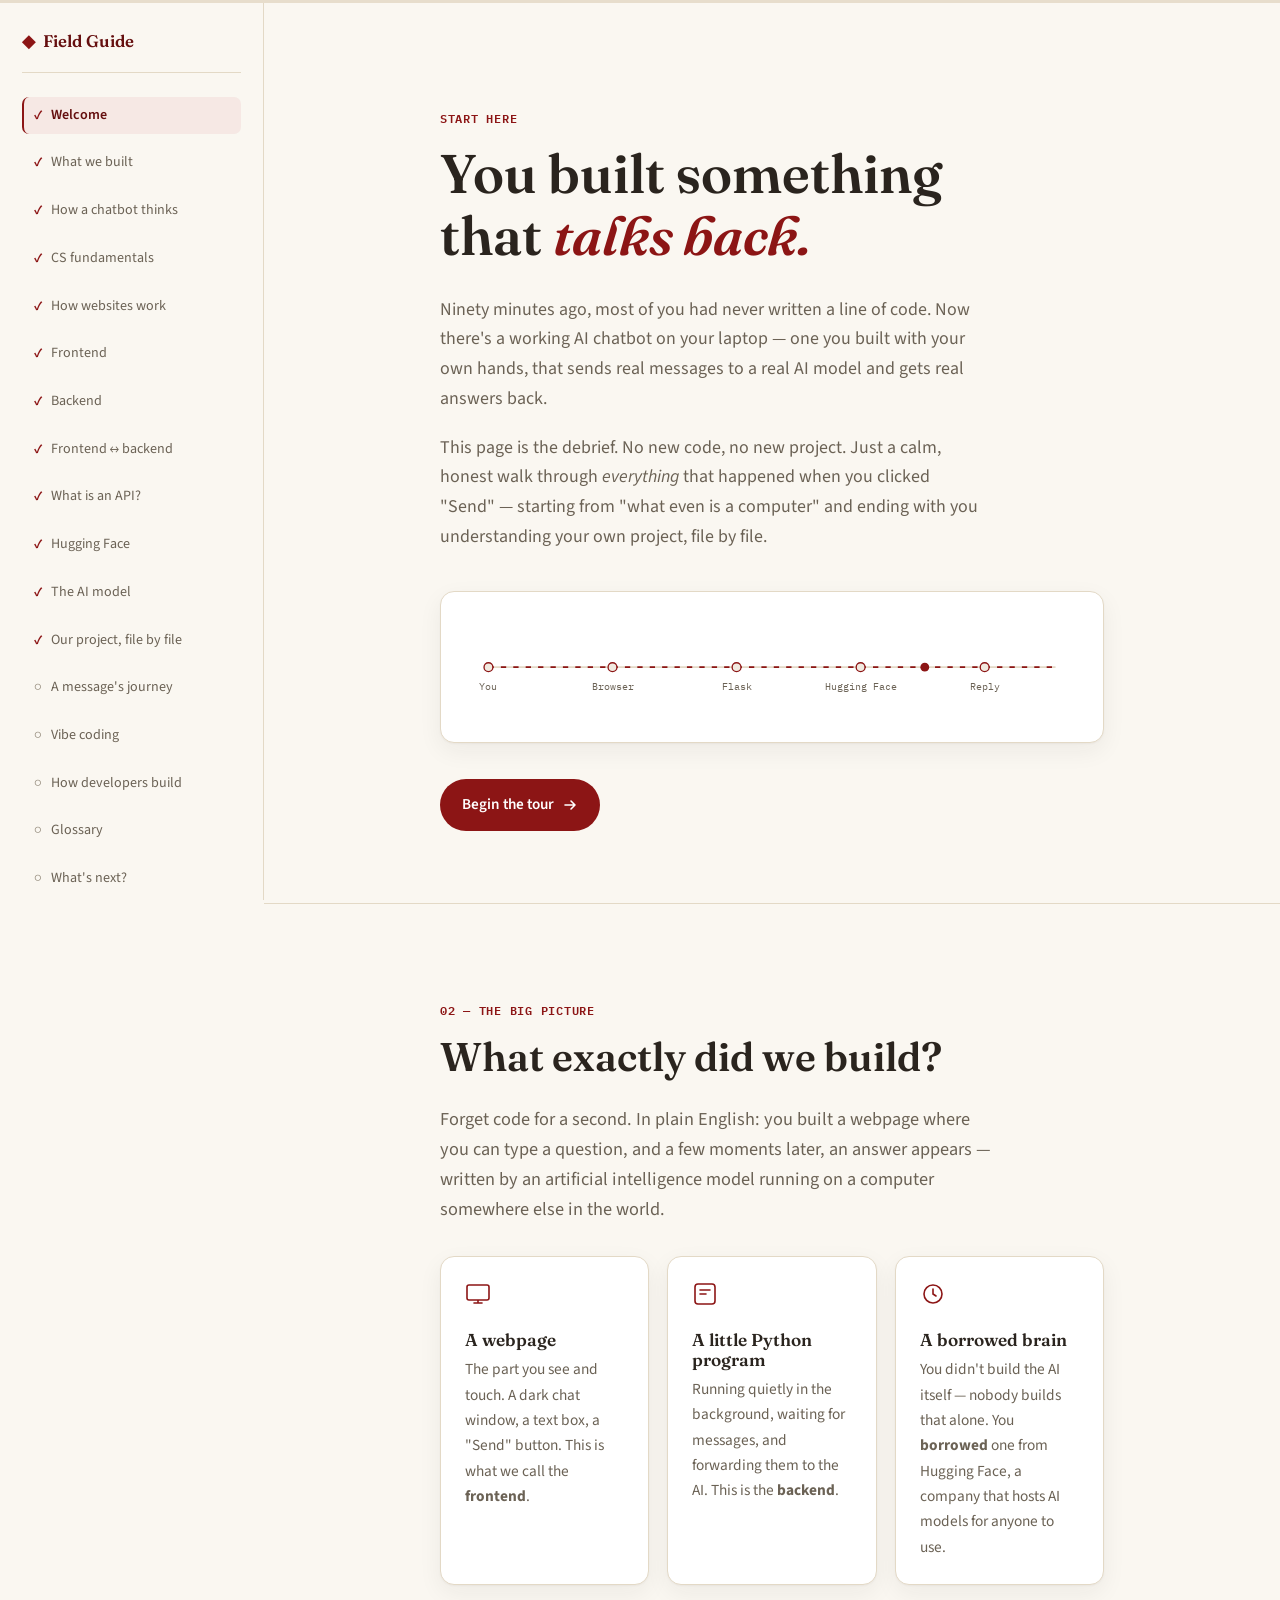
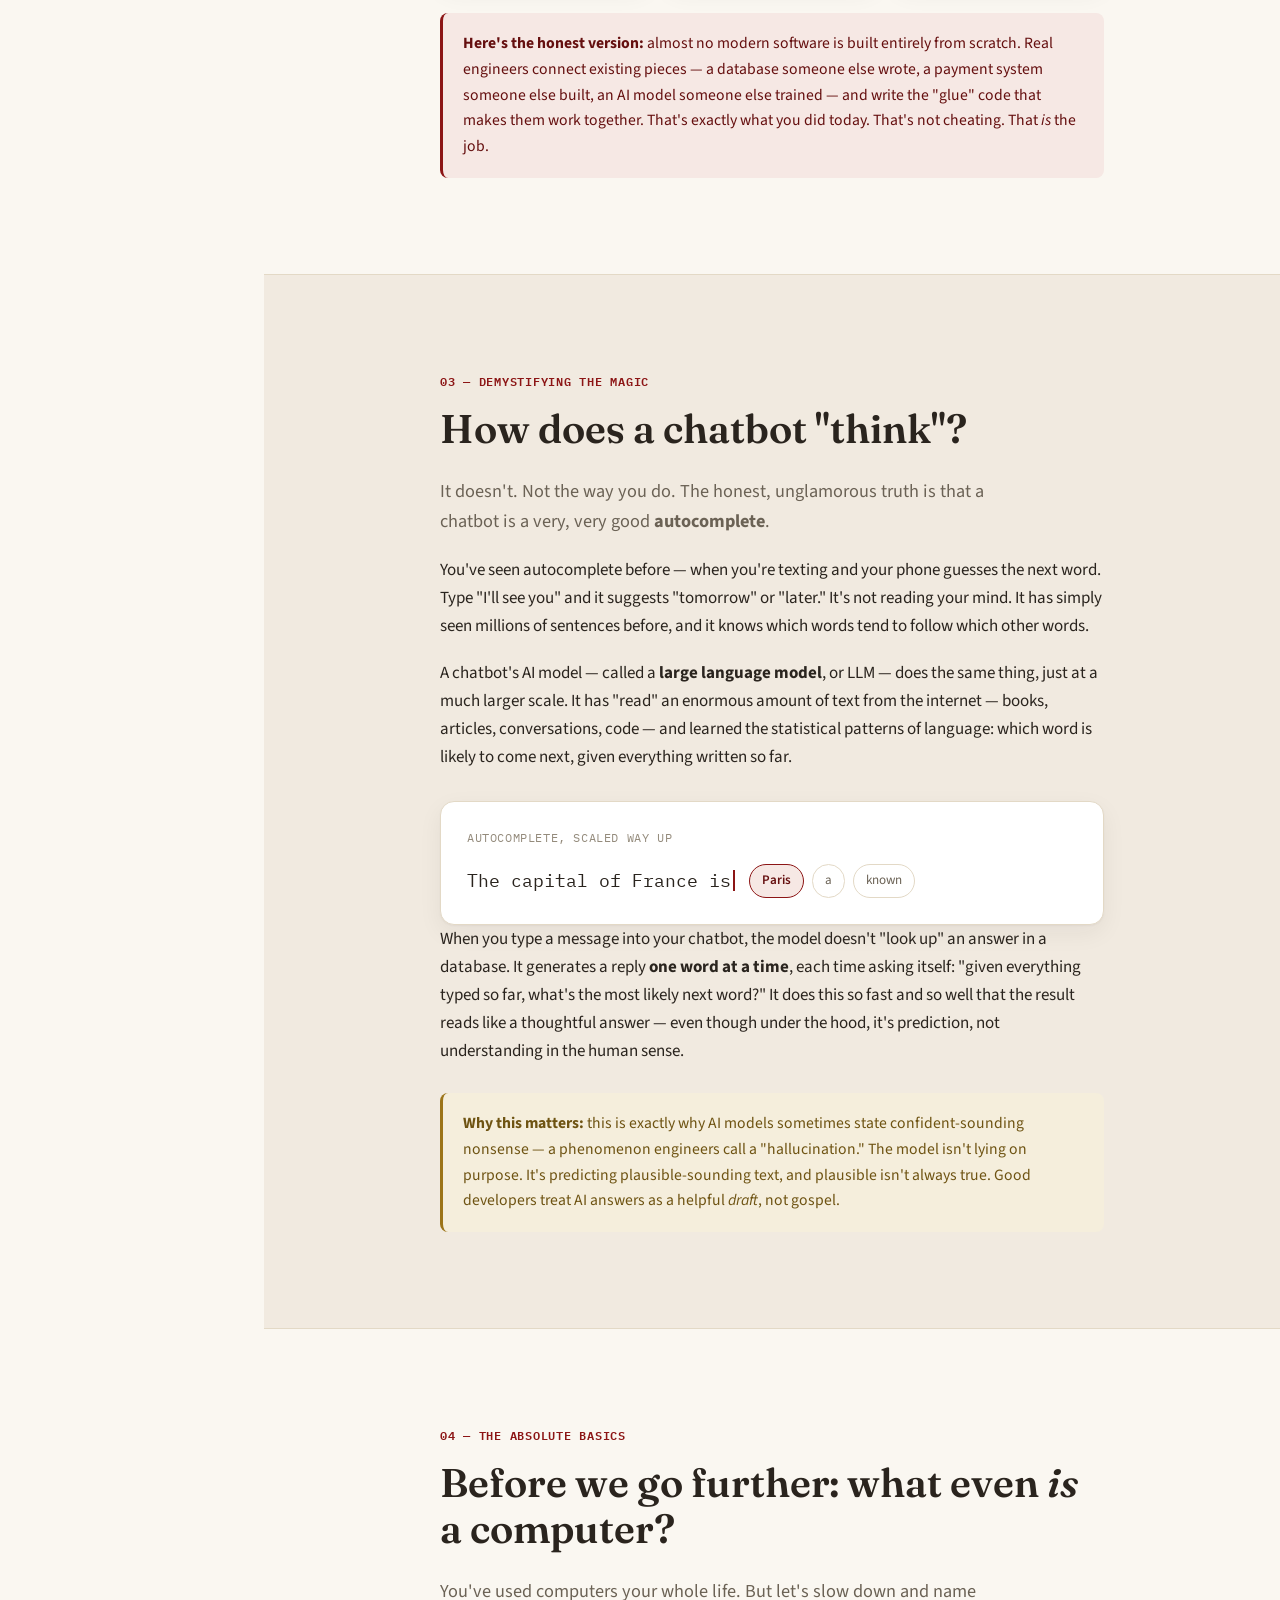
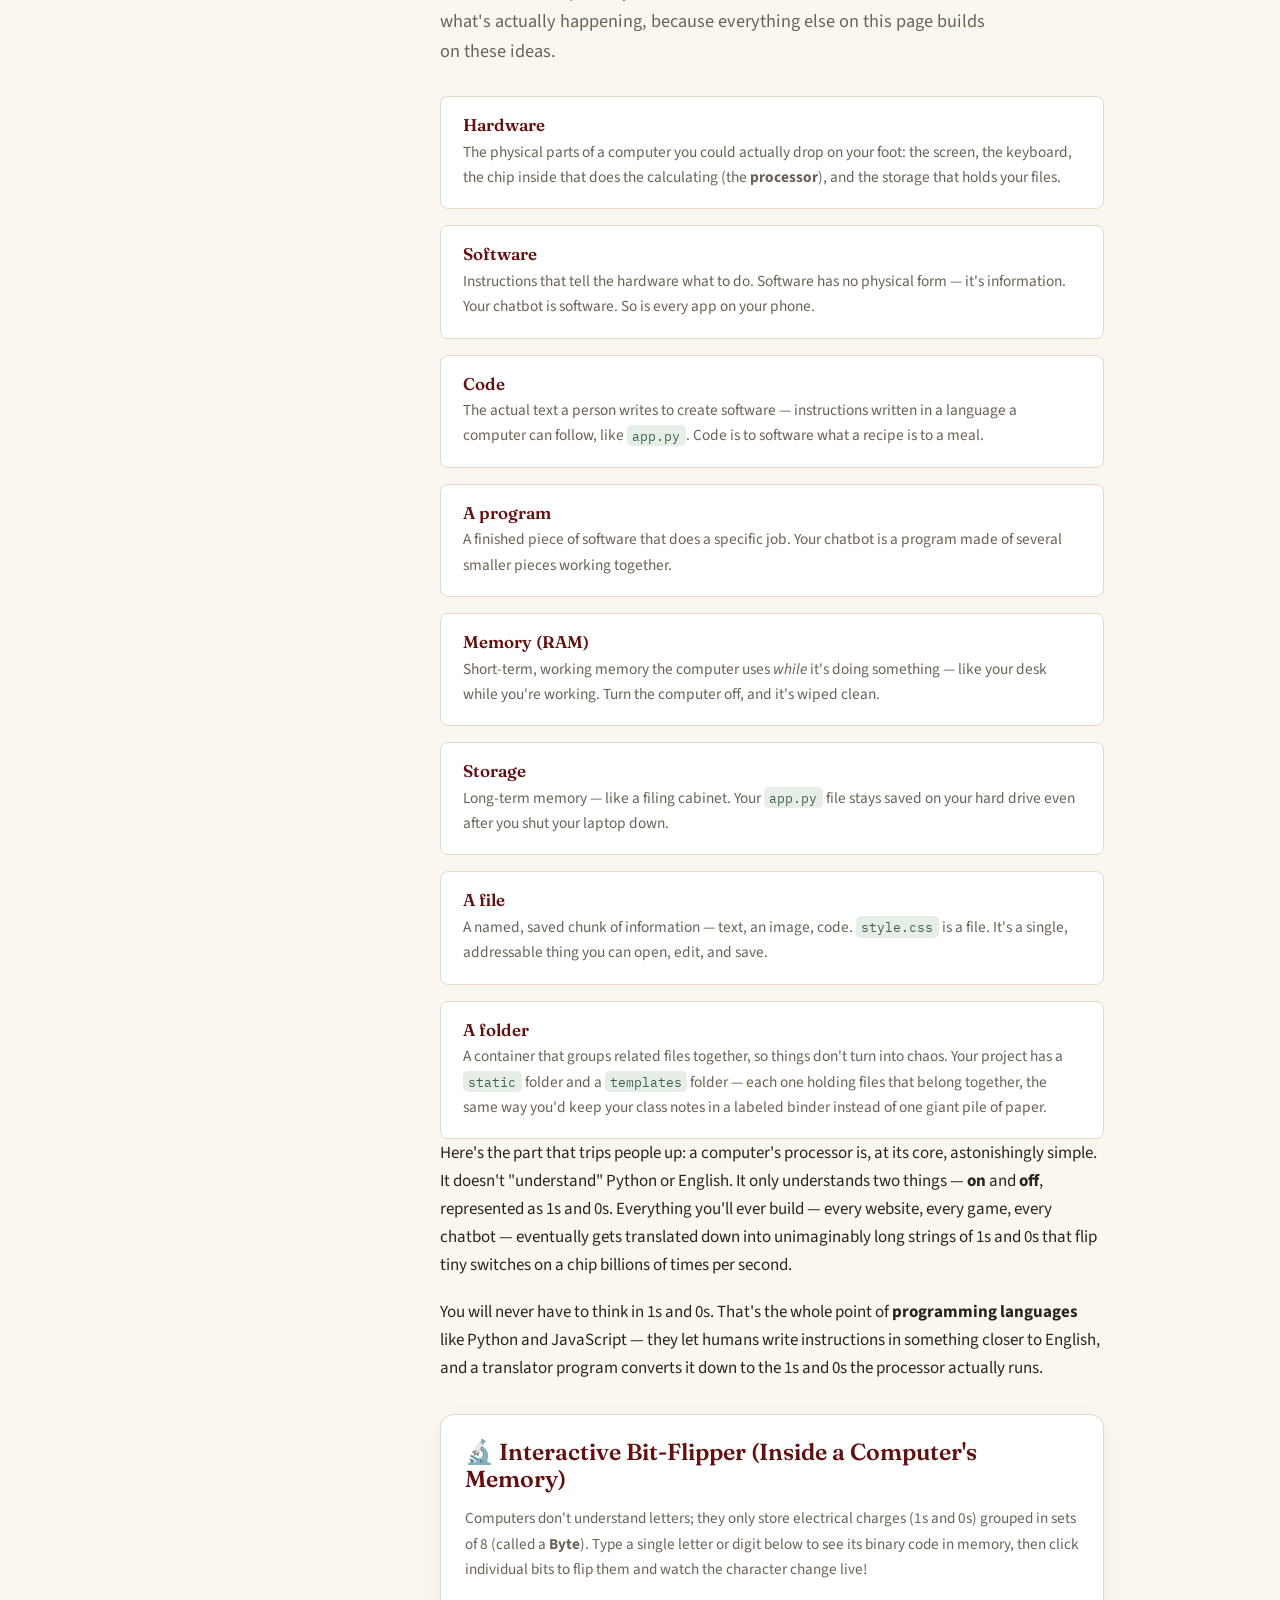
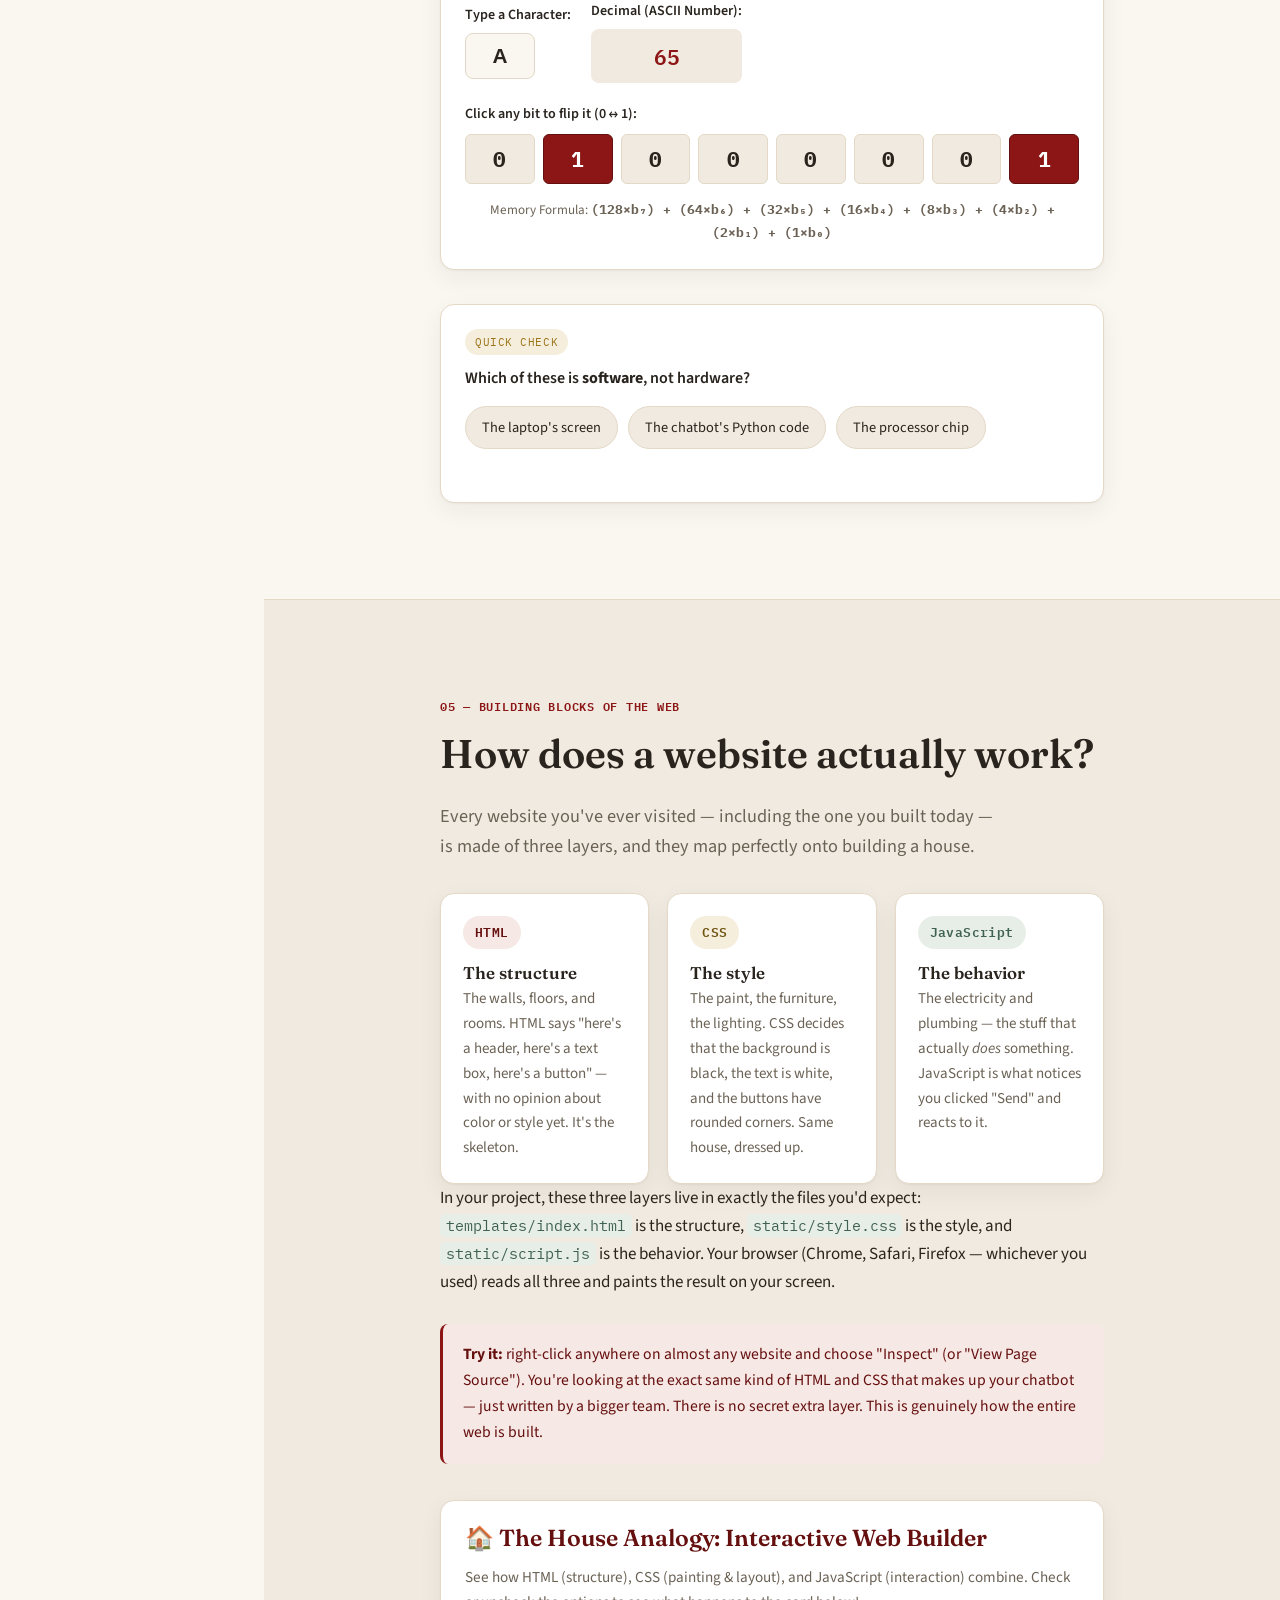
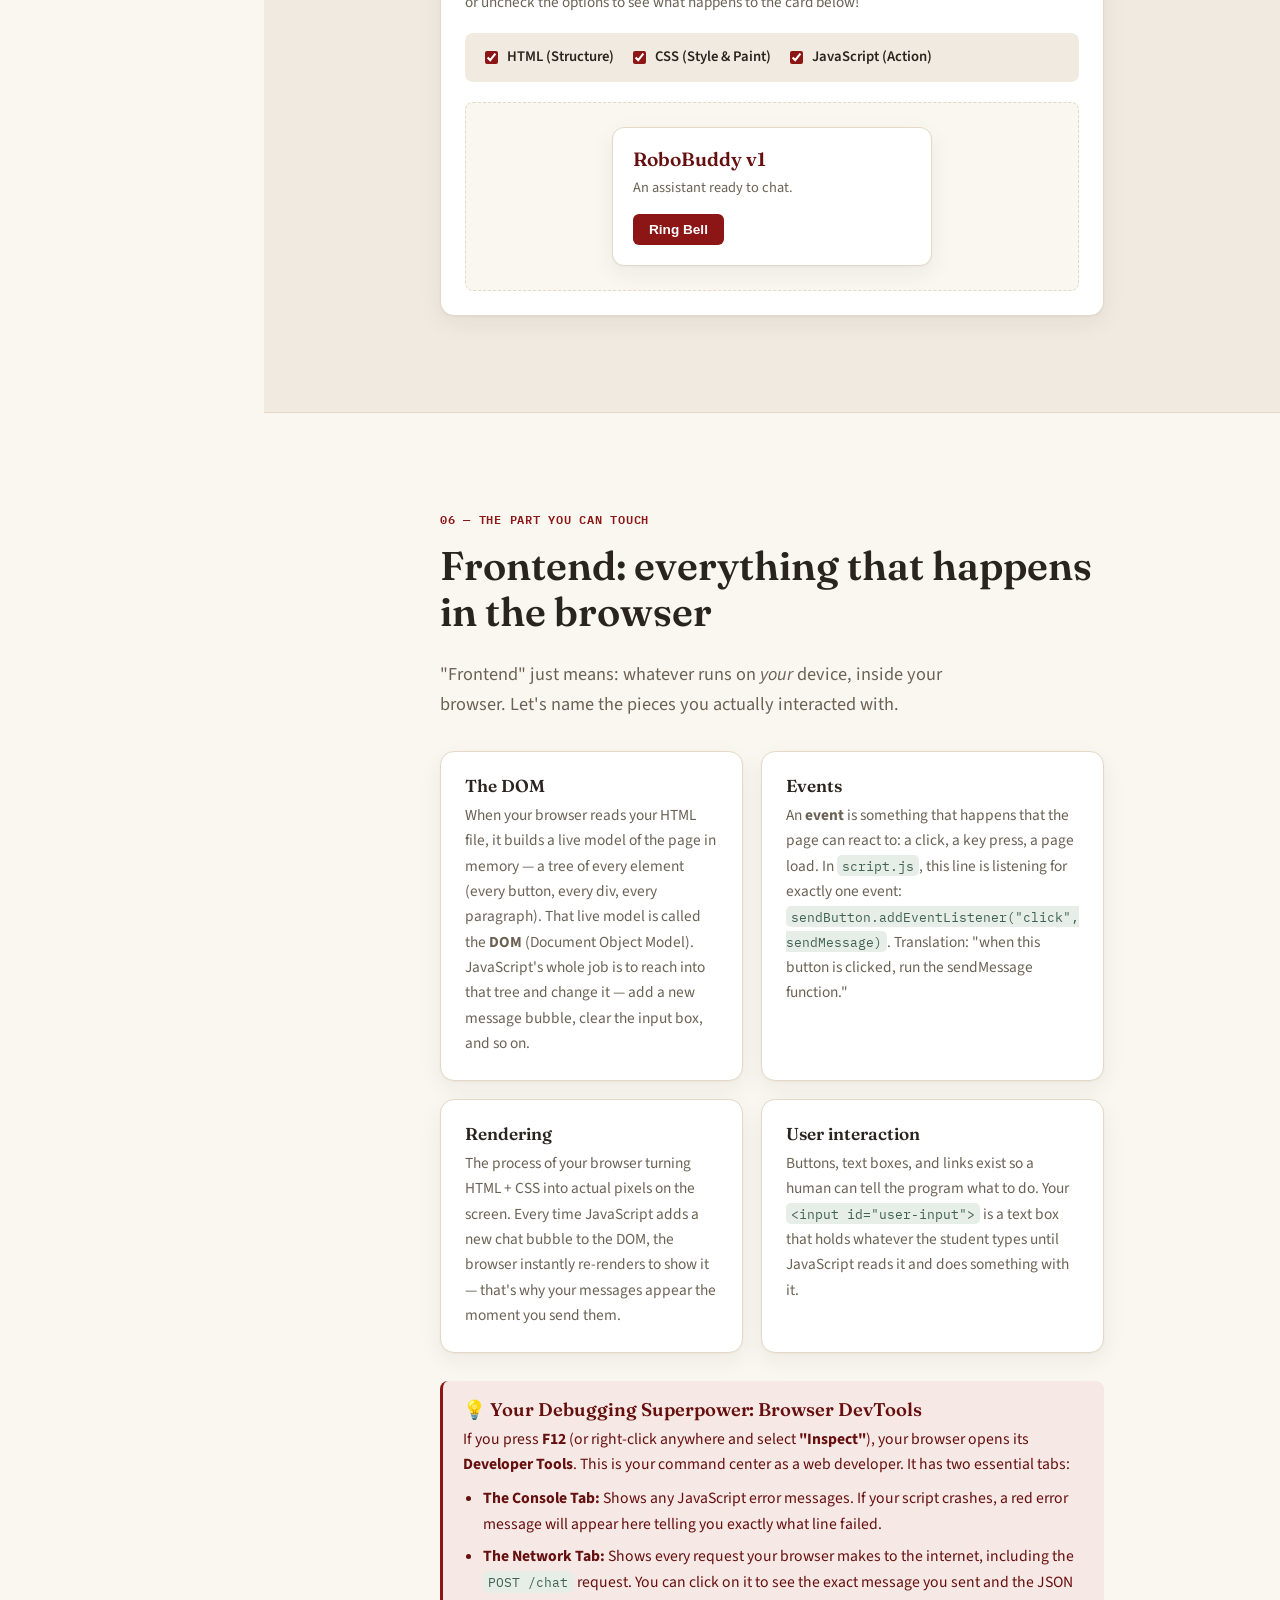
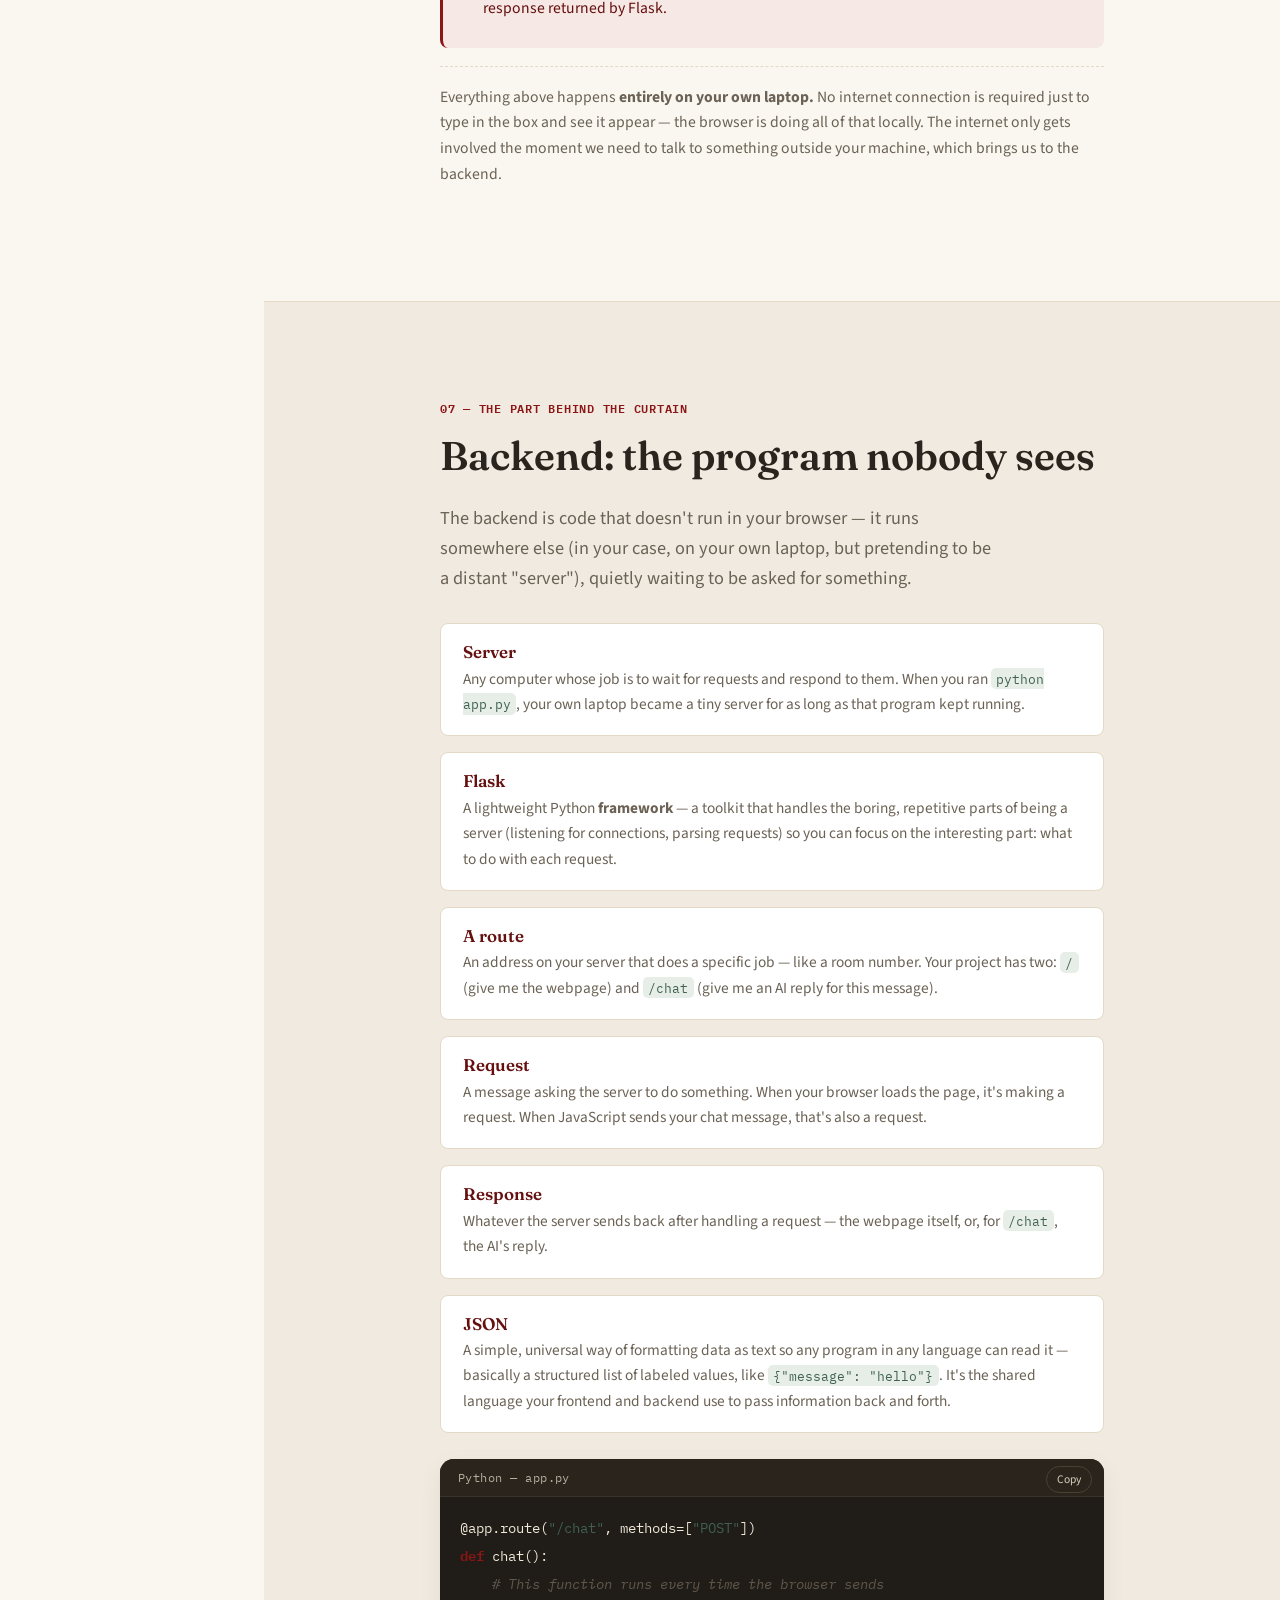
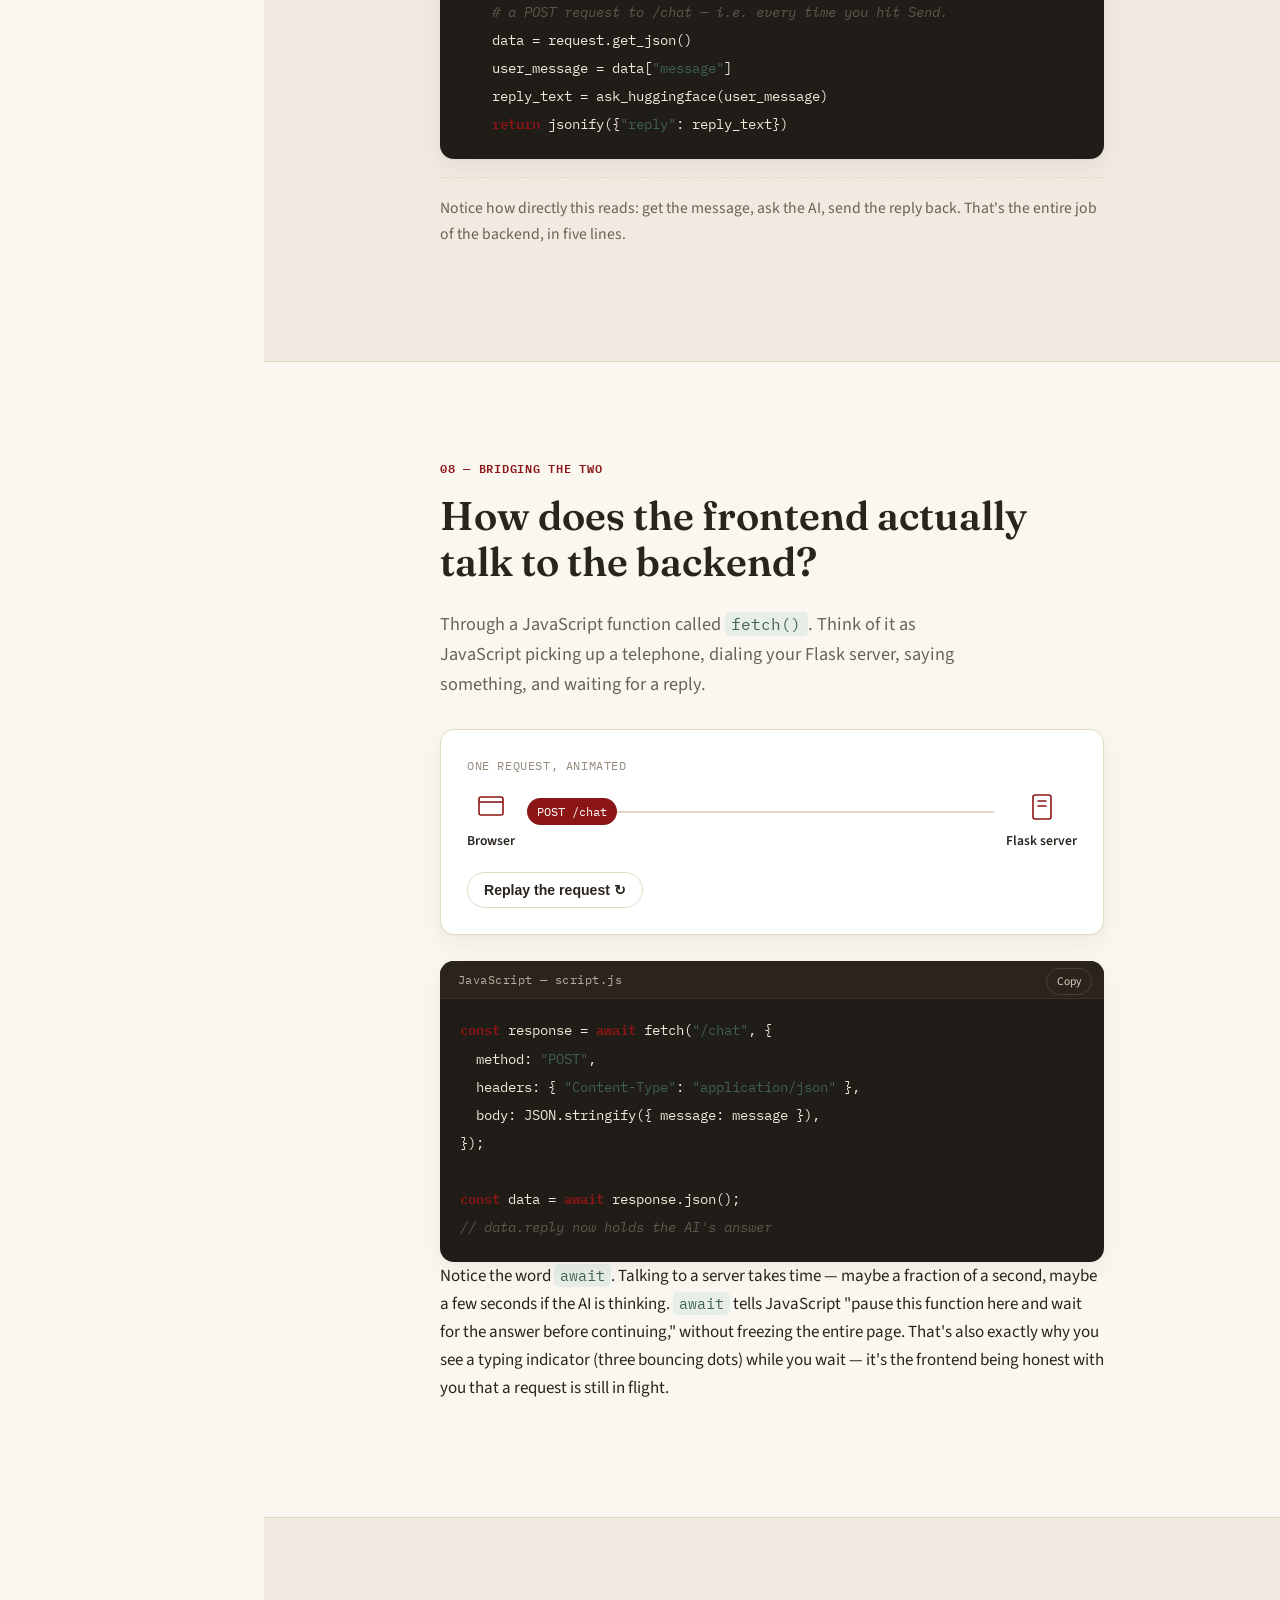
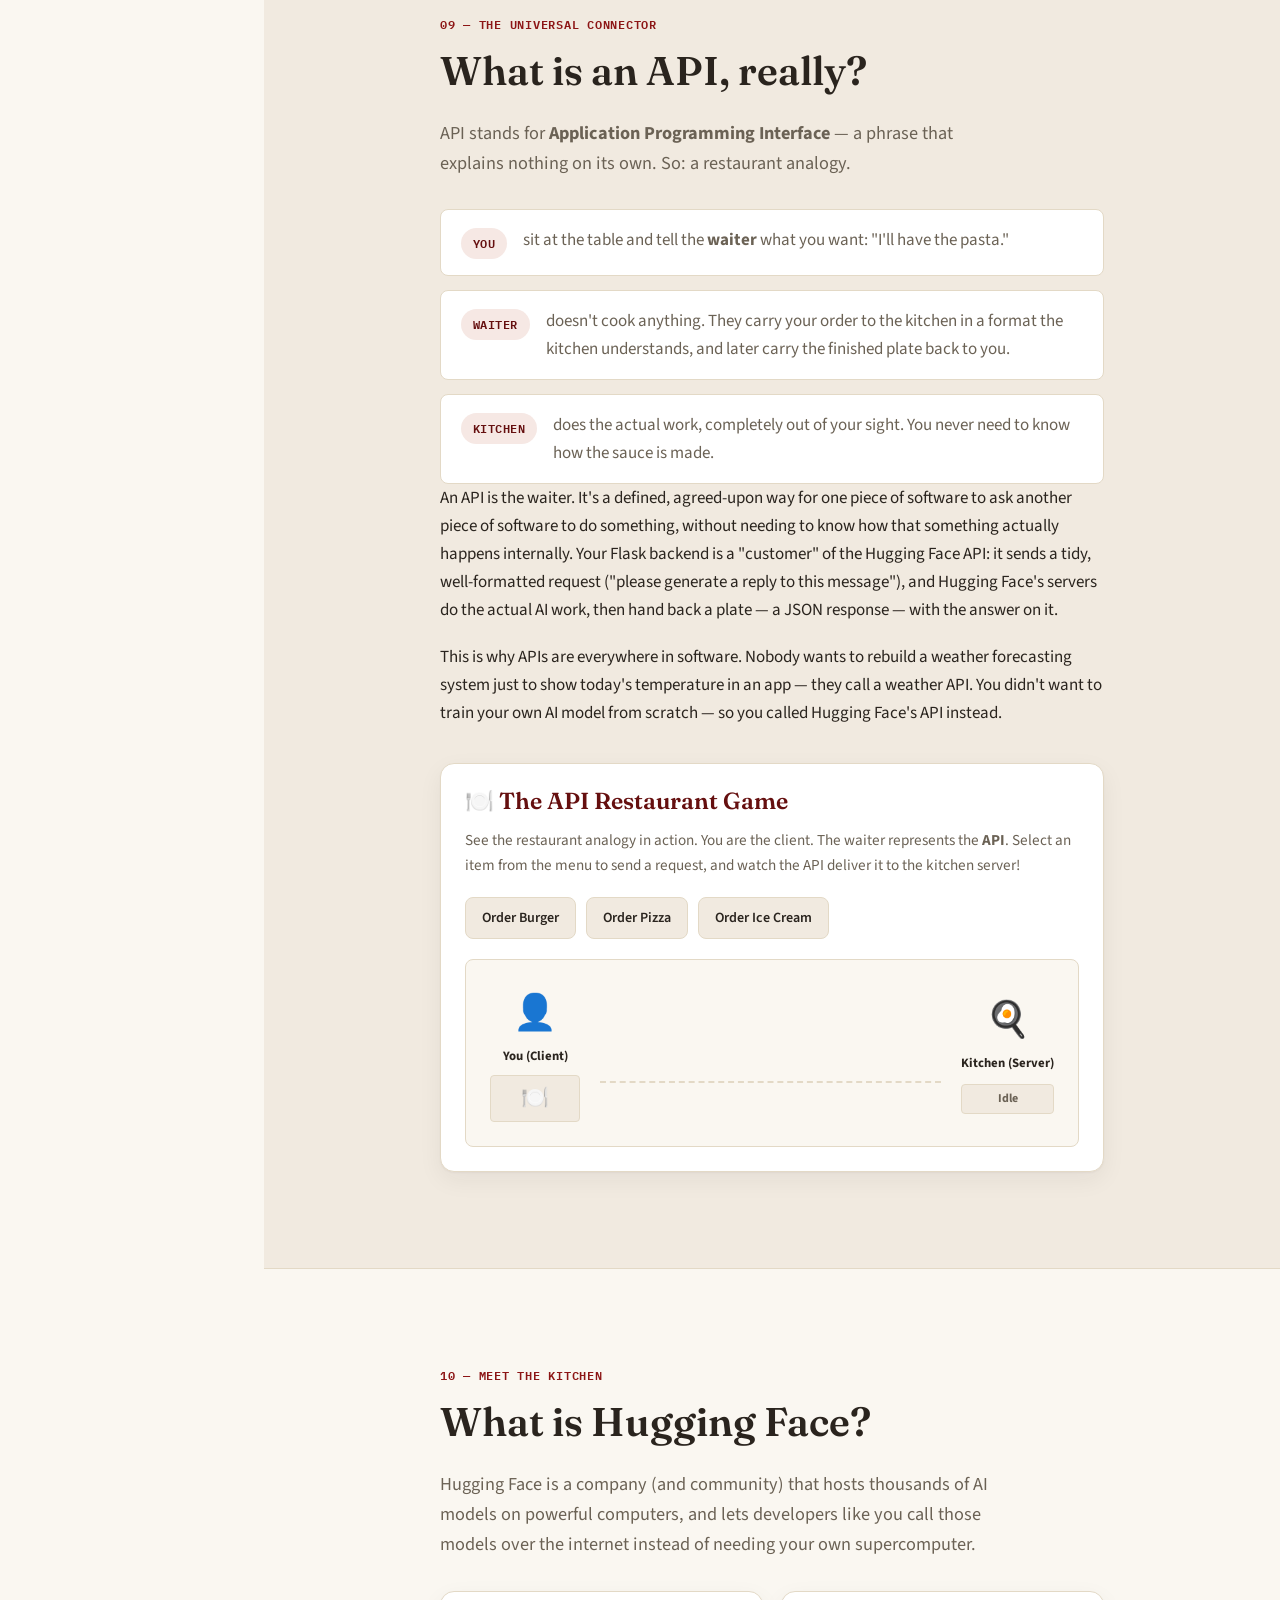
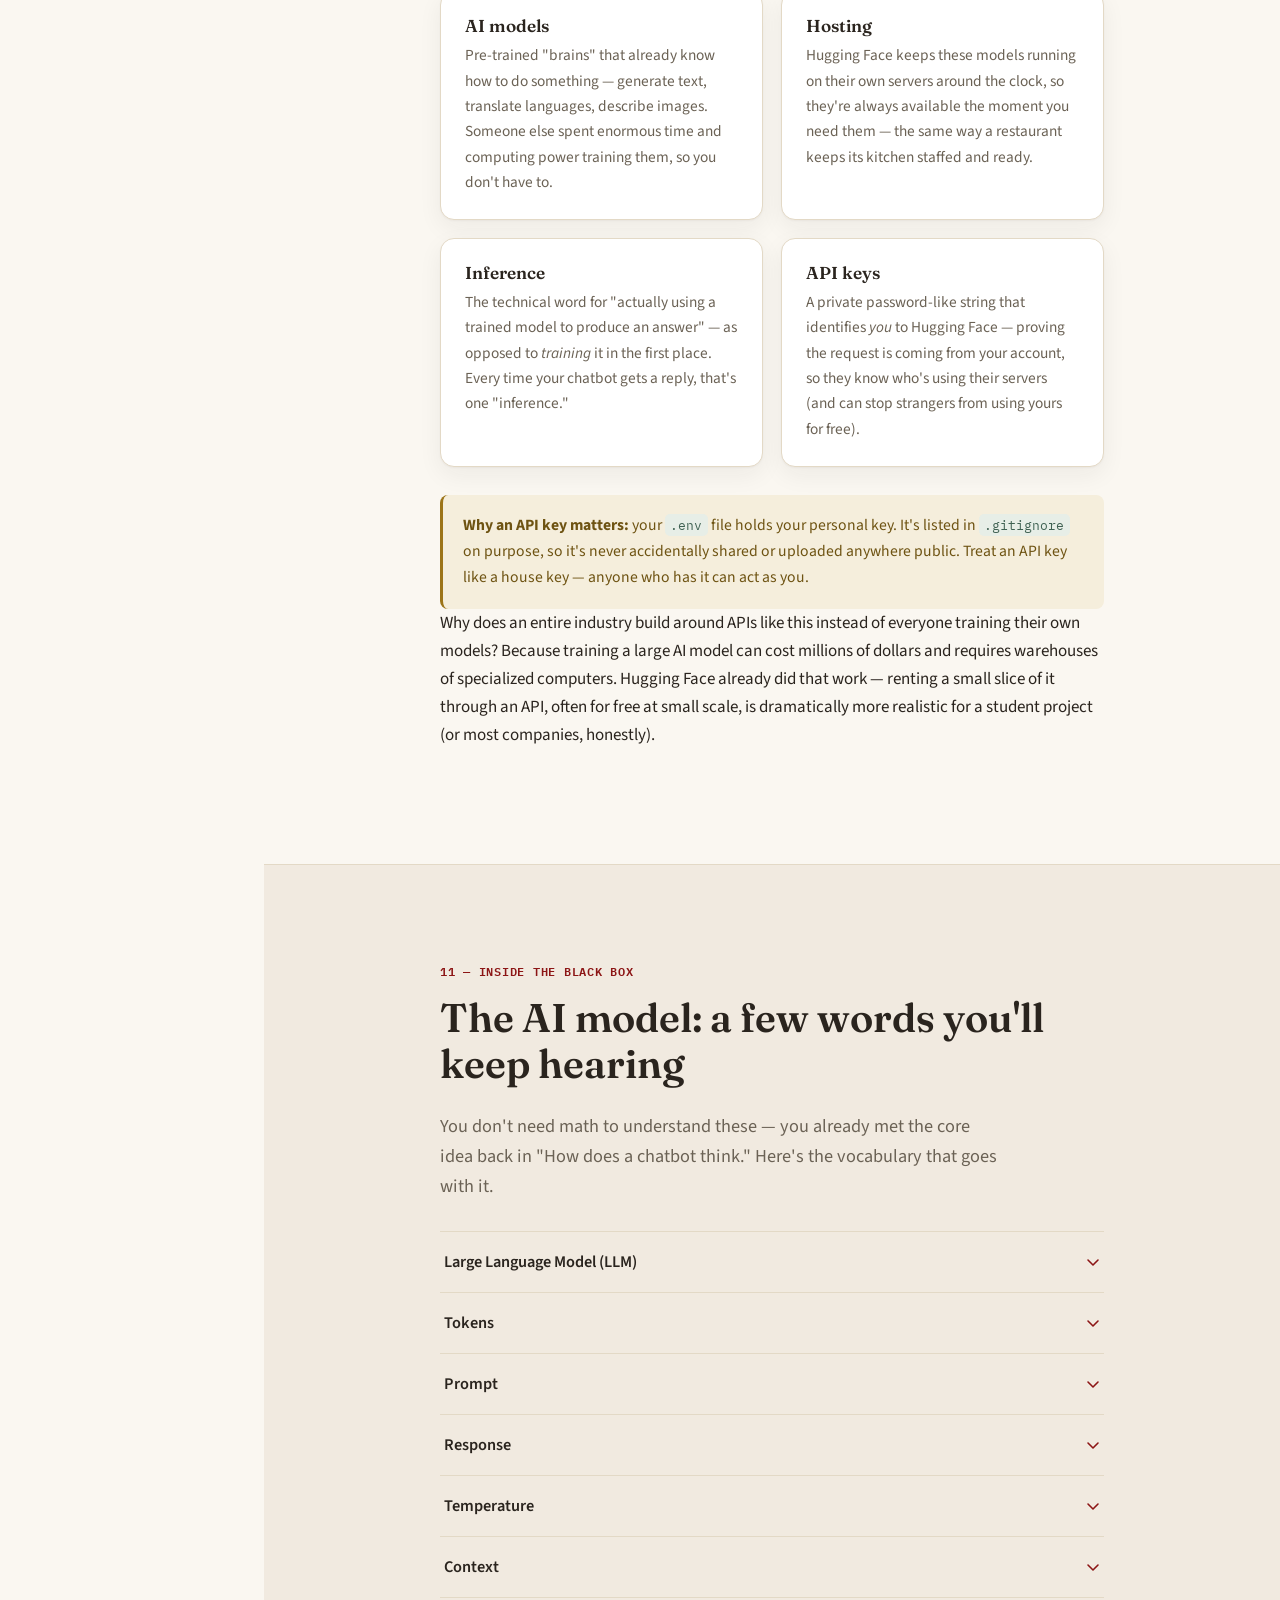
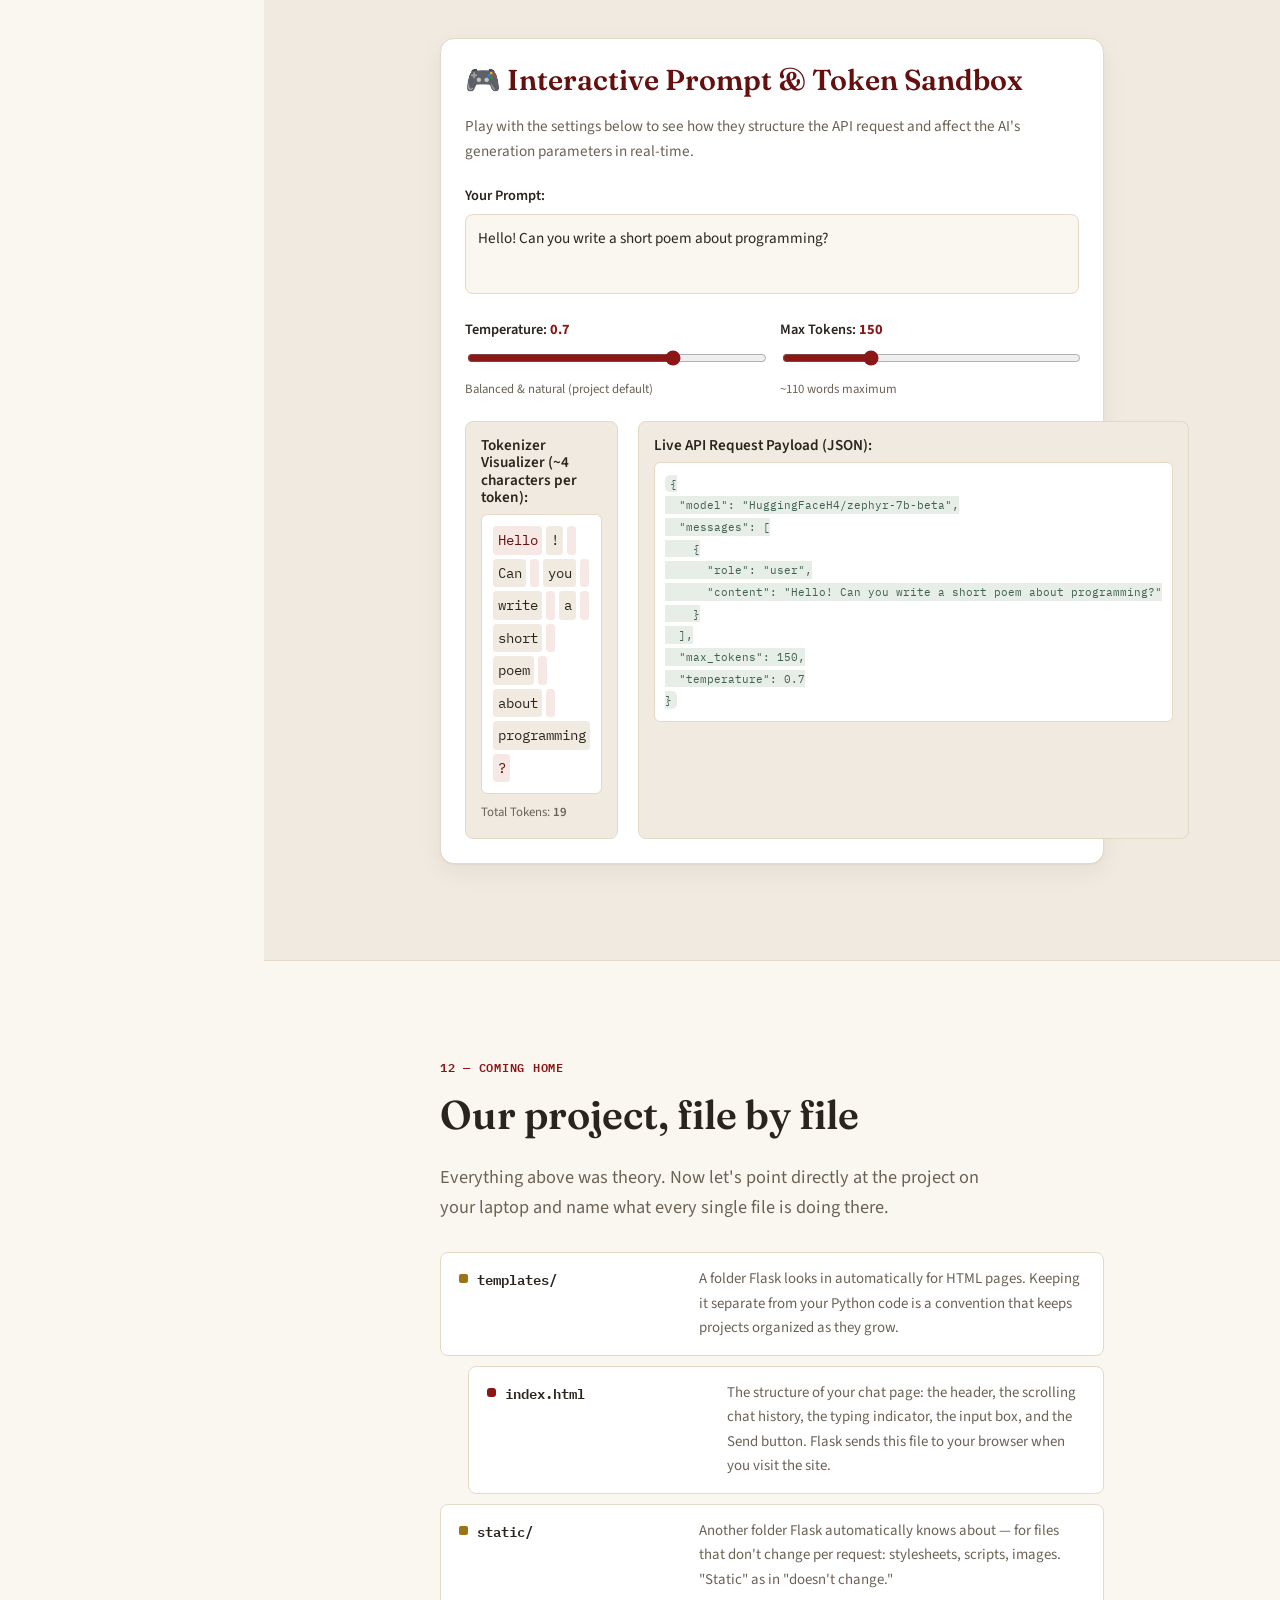
==== teaching-site/index.html @ 354aa259 "completed project" ====
<!DOCTYPE html>
<html lang="en">
<head>
<meta charset="UTF-8" />
<meta name="viewport" content="width=device-width, initial-scale=1.0" />
<title>How Your Chatbot Works — A Field Guide</title>
<meta name="description" content="An interactive guide for first-semester students explaining, from zero, how the chatbot they built actually works." />

<!-- Google Fonts: a warm academic serif for headlines, a clean sans for reading, a mono for code -->
<link rel="preconnect" href="https://fonts.googleapis.com">
<link rel="preconnect" href="https://fonts.gstatic.com" crossorigin>
<link href="https://fonts.googleapis.com/css2?family=Fraunces:opsz,wght@9..144,400;9..144,500;9..144,600;9..144,700&family=Source+Sans+3:wght@400;500;600;700&family=IBM+Plex+Mono:wght@400;500;600&display=swap" rel="stylesheet">

<link rel="stylesheet" href="style.css" />
</head>
<body>

<!-- ============================================================
     TOP PROGRESS BAR — fills as the student scrolls through
     ============================================================ -->
<div class="progress-track" aria-hidden="true">
  <div class="progress-fill" id="progressFill"></div>
</div>

<!-- ============================================================
     MOBILE CONTENTS TOGGLE
     ============================================================ -->
<button class="toc-toggle" id="tocToggle" aria-expanded="false" aria-controls="tocPanel">
  <span class="toc-toggle-icon">
    <svg width="18" height="18" viewBox="0 0 18 18" fill="none"><path d="M2 4.5H16M2 9H16M2 13.5H16" stroke="currentColor" stroke-width="1.6" stroke-linecap="round"/></svg>
  </span>
  Contents
</button>

<!-- ============================================================
     TABLE OF CONTENTS / SCROLLSPY NAVIGATION
     ============================================================ -->
<nav class="toc" id="tocPanel" aria-label="Table of contents">
  <div class="toc-inner">
    <div class="toc-brand">
      <span class="toc-brand-mark">◆</span>
      <span>Field Guide</span>
    </div>
    <ol class="toc-list">
      <li><a href="#welcome" data-toc>Welcome</a></li>
      <li><a href="#what-we-built" data-toc>What we built</a></li>
      <li><a href="#how-ai-thinks" data-toc>How a chatbot thinks</a></li>
      <li><a href="#cs-fundamentals" data-toc>CS fundamentals</a></li>
      <li><a href="#how-websites-work" data-toc>How websites work</a></li>
      <li><a href="#frontend" data-toc>Frontend</a></li>
      <li><a href="#backend" data-toc>Backend</a></li>
      <li><a href="#conversation" data-toc>Frontend ↔ backend</a></li>
      <li><a href="#apis" data-toc>What is an API?</a></li>
      <li><a href="#huggingface" data-toc>Hugging Face</a></li>
      <li><a href="#ai-model" data-toc>The AI model</a></li>
      <li><a href="#project-walkthrough" data-toc>Our project, file by file</a></li>
      <li><a href="#message-journey" data-toc>A message's journey</a></li>
      <li><a href="#vibe-coding" data-toc>Vibe coding</a></li>
      <li><a href="#how-developers-build" data-toc>How developers build</a></li>
      <li><a href="#glossary" data-toc>Glossary</a></li>
      <li><a href="#whats-next" data-toc>What's next?</a></li>
    </ol>
  </div>
</nav>

<main class="page">

  <!-- ============================================================
       01 — WELCOME
       ============================================================ -->
  <section class="section hero" id="welcome">
    <div class="container">
      <p class="eyebrow">Start here</p>
      <h1 class="hero-title">You built something that <em>talks back.</em></h1>
      <p class="hero-sub">
        Ninety minutes ago, most of you had never written a line of code. Now there's a
        working AI chatbot on your laptop — one you built with your own hands, that sends
        real messages to a real AI model and gets real answers back.
      </p>
      <p class="hero-sub">
        This page is the debrief. No new code, no new project. Just a calm, honest walk
        through <em>everything</em> that happened when you clicked "Send" — starting from
        "what even is a computer" and ending with you understanding your own project,
        file by file.
      </p>

      <div class="hero-journey" aria-hidden="true">
        <!-- Ambient mini version of the signature "message journey" diagram -->
        <svg viewBox="0 0 720 120" class="journey-svg journey-svg-mini" preserveAspectRatio="xMidYMid meet">
          <line x1="40" y1="60" x2="680" y2="60" stroke="var(--line)" stroke-width="2"/>
          <path id="miniPath" d="M40,60 L680,60" fill="none" stroke="var(--cardinal)" stroke-width="2" stroke-dasharray="6 8" />
          <circle id="miniPulse" r="5" fill="var(--cardinal)">
            <animateMotion dur="6s" repeatCount="indefinite" path="M40,60 L680,60" />
          </circle>
          <g font-family="IBM Plex Mono, monospace" font-size="11" fill="var(--ink-soft)">
            <g transform="translate(40,60)"><circle r="5" fill="var(--panel)" stroke="var(--cardinal)" stroke-width="1.5"/><text y="26" text-anchor="middle">You</text></g>
            <g transform="translate(180,60)"><circle r="5" fill="var(--panel)" stroke="var(--cardinal)" stroke-width="1.5"/><text y="26" text-anchor="middle">Browser</text></g>
            <g transform="translate(320,60)"><circle r="5" fill="var(--panel)" stroke="var(--cardinal)" stroke-width="1.5"/><text y="26" text-anchor="middle">Flask</text></g>
            <g transform="translate(460,60)"><circle r="5" fill="var(--panel)" stroke="var(--cardinal)" stroke-width="1.5"/><text y="26" text-anchor="middle">Hugging Face</text></g>
            <g transform="translate(600,60)"><circle r="5" fill="var(--panel)" stroke="var(--cardinal)" stroke-width="1.5"/><text y="26" text-anchor="middle">Reply</text></g>
          </g>
        </svg>
      </div>

      <a href="#what-we-built" class="btn-primary scroll-hint">
        Begin the tour
        <svg width="16" height="16" viewBox="0 0 16 16" fill="none"><path d="M3 8H13M13 8L9 4M13 8L9 12" stroke="currentColor" stroke-width="1.6" stroke-linecap="round" stroke-linejoin="round"/></svg>
      </a>
    </div>
  </section>

  <!-- ============================================================
       02 — WHAT WE BUILT
       ============================================================ -->
  <section class="section" id="what-we-built">
    <div class="container">
      <p class="eyebrow">02 — The big picture</p>
      <h2>What exactly did we build?</h2>
      <p class="lead">
        Forget code for a second. In plain English: you built a webpage where you can type
        a question, and a few moments later, an answer appears — written by an artificial
        intelligence model running on a computer somewhere else in the world.
      </p>

      <div class="card-grid three">
        <div class="card">
          <div class="card-icon" aria-hidden="true">
            <svg width="26" height="26" viewBox="0 0 26 26" fill="none"><rect x="2" y="4" width="22" height="15" rx="2" stroke="var(--cardinal)" stroke-width="1.6"/><path d="M9 22H17" stroke="var(--cardinal)" stroke-width="1.6" stroke-linecap="round"/><path d="M13 19V22" stroke="var(--cardinal)" stroke-width="1.6"/></svg>
          </div>
          <h3>A webpage</h3>
          <p>The part you see and touch. A dark chat window, a text box, a "Send" button. This is what we call the <strong>frontend</strong>.</p>
        </div>
        <div class="card">
          <div class="card-icon" aria-hidden="true">
            <svg width="26" height="26" viewBox="0 0 26 26" fill="none"><rect x="3" y="3" width="20" height="20" rx="3" stroke="var(--cardinal)" stroke-width="1.6"/><path d="M8 9H18M8 13H14" stroke="var(--cardinal)" stroke-width="1.6" stroke-linecap="round"/></svg>
          </div>
          <h3>A little Python program</h3>
          <p>Running quietly in the background, waiting for messages, and forwarding them to the AI. This is the <strong>backend</strong>.</p>
        </div>
        <div class="card">
          <div class="card-icon" aria-hidden="true">
            <svg width="26" height="26" viewBox="0 0 26 26" fill="none"><circle cx="13" cy="13" r="9" stroke="var(--cardinal)" stroke-width="1.6"/><path d="M13 8V13L16 15" stroke="var(--cardinal)" stroke-width="1.6" stroke-linecap="round"/></svg>
          </div>
          <h3>A borrowed brain</h3>
          <p>You didn't build the AI itself — nobody builds that alone. You <strong>borrowed</strong> one from Hugging Face, a company that hosts AI models for anyone to use.</p>
        </div>
      </div>

      <div class="callout">
        <p><strong>Here's the honest version:</strong> almost no modern software is built entirely from scratch. Real engineers connect existing pieces — a database someone else wrote, a payment system someone else built, an AI model someone else trained — and write the "glue" code that makes them work together. That's exactly what you did today. That's not cheating. That <em>is</em> the job.</p>
      </div>
    </div>
  </section>

  <!-- ============================================================
       03 — HOW A CHATBOT THINKS
       ============================================================ -->
  <section class="section section-soft" id="how-ai-thinks">
    <div class="container">
      <p class="eyebrow">03 — Demystifying the magic</p>
      <h2>How does a chatbot "think"?</h2>
      <p class="lead">
        It doesn't. Not the way you do. The honest, unglamorous truth is that a chatbot is
        a very, very good <strong>autocomplete</strong>.
      </p>

      <p>
        You've seen autocomplete before — when you're texting and your phone guesses the
        next word. Type "I'll see you" and it suggests "tomorrow" or "later." It's not
        reading your mind. It has simply seen millions of sentences before, and it knows
        which words tend to follow which other words.
      </p>
      <p>
        A chatbot's AI model — called a <strong>large language model</strong>, or LLM — does
        the same thing, just at a much larger scale. It has "read" an enormous amount of
        text from the internet — books, articles, conversations, code — and learned the
        statistical patterns of language: which word is likely to come next, given
        everything written so far.
      </p>

      <div class="diagram-frame">
        <p class="diagram-label">Autocomplete, scaled way up</p>
        <div class="autocomplete-demo">
          <span class="ac-fixed">The capital of France is</span>
          <span class="ac-cursor"></span>
          <div class="ac-suggestions">
            <span class="ac-chip ac-chip-best">Paris</span>
            <span class="ac-chip">a</span>
            <span class="ac-chip">known</span>
          </div>
        </div>
      </div>

      <p>
        When you type a message into your chatbot, the model doesn't "look up" an answer
        in a database. It generates a reply <strong>one word at a time</strong>, each time
        asking itself: "given everything typed so far, what's the most likely next word?"
        It does this so fast and so well that the result reads like a thoughtful answer —
        even though under the hood, it's prediction, not understanding in the human sense.
      </p>

      <div class="callout callout-gold">
        <p><strong>Why this matters:</strong> this is exactly why AI models sometimes state
        confident-sounding nonsense — a phenomenon engineers call a "hallucination." The
        model isn't lying on purpose. It's predicting plausible-sounding text, and
        plausible isn't always true. Good developers treat AI answers as a helpful
        <em>draft</em>, not gospel.</p>
      </div>
    </div>
  </section>

  <!-- ============================================================
       04 — CS FUNDAMENTALS
       ============================================================ -->
  <section class="section" id="cs-fundamentals">
    <div class="container">
      <p class="eyebrow">04 — The absolute basics</p>
      <h2>Before we go further: what even <em>is</em> a computer?</h2>
      <p class="lead">
        You've used computers your whole life. But let's slow down and name what's
        actually happening, because everything else on this page builds on these ideas.
      </p>

      <div class="term-stack">
        <div class="term-block">
          <h4>Hardware</h4>
          <p>The physical parts of a computer you could actually drop on your foot: the screen, the keyboard, the chip inside that does the calculating (the <strong>processor</strong>), and the storage that holds your files.</p>
        </div>
        <div class="term-block">
          <h4>Software</h4>
          <p>Instructions that tell the hardware what to do. Software has no physical form — it's information. Your chatbot is software. So is every app on your phone.</p>
        </div>
        <div class="term-block">
          <h4>Code</h4>
          <p>The actual text a person writes to create software — instructions written in a language a computer can follow, like <code>app.py</code>. Code is to software what a recipe is to a meal.</p>
        </div>
        <div class="term-block">
          <h4>A program</h4>
          <p>A finished piece of software that does a specific job. Your chatbot is a program made of several smaller pieces working together.</p>
        </div>
        <div class="term-block">
          <h4>Memory (RAM)</h4>
          <p>Short-term, working memory the computer uses <em>while</em> it's doing something — like your desk while you're working. Turn the computer off, and it's wiped clean.</p>
        </div>
        <div class="term-block">
          <h4>Storage</h4>
          <p>Long-term memory — like a filing cabinet. Your <code>app.py</code> file stays saved on your hard drive even after you shut your laptop down.</p>
        </div>
        <div class="term-block">
          <h4>A file</h4>
          <p>A named, saved chunk of information — text, an image, code. <code>style.css</code> is a file. It's a single, addressable thing you can open, edit, and save.</p>
        </div>
        <div class="term-block">
          <h4>A folder</h4>
          <p>A container that groups related files together, so things don't turn into chaos. Your project has a <code>static</code> folder and a <code>templates</code> folder — each one holding files that belong together, the same way you'd keep your class notes in a labeled binder instead of one giant pile of paper.</p>
        </div>
      </div>

      <p>
        Here's the part that trips people up: a computer's processor is, at its core,
        astonishingly simple. It doesn't "understand" Python or English. It only
        understands two things — <strong>on</strong> and <strong>off</strong>, represented
        as 1s and 0s. Everything you'll ever build — every website, every game, every
        chatbot — eventually gets translated down into unimaginably long strings of 1s
        and 0s that flip tiny switches on a chip billions of times per second.
      </p>
      <p>
        You will never have to think in 1s and 0s. That's the whole point of
        <strong>programming languages</strong> like Python and JavaScript — they let humans
        write instructions in something closer to English, and a translator program
        converts it down to the 1s and 0s the processor actually runs.
      </p>

      <!-- Interactive Bit-Flipper Sandbox -->
      <div class="sandbox-container" style="margin-top: 32px; padding: 24px; background: var(--card-bg); border: 1px solid var(--line); border-radius: var(--radius); box-shadow: var(--shadow);">
        <h3 style="margin-top: 0; font-family: var(--font-display); color: var(--cardinal-deep); font-size: clamp(1.2rem, 1.0rem + 0.8vw, 1.45rem);">🔬 Interactive Bit-Flipper (Inside a Computer's Memory)</h3>
        <p style="font-size: 0.95rem; color: var(--ink-soft); margin-bottom: 18px;">Computers don't understand letters; they only store electrical charges (1s and 0s) grouped in sets of 8 (called a <strong>Byte</strong>). Type a single letter or digit below to see its binary code in memory, then click individual bits to flip them and watch the character change live!</p>
        
        <div style="display: flex; gap: 20px; align-items: center; margin-bottom: 20px; flex-wrap: wrap;">
          <div>
            <label style="font-weight: 600; font-size: 0.88rem; display: block; margin-bottom: 6px; color: var(--ink);">Type a Character:</label>
            <input type="text" id="bitLetterInput" maxlength="1" value="A" style="width: 70px; padding: 10px; text-align: center; border: 1px solid var(--line); border-radius: var(--radius-sm); font-size: 1.3rem; font-weight: 600; background-color: var(--paper); color: var(--ink); outline: none;">
          </div>
          <div>
            <label style="font-weight: 600; font-size: 0.88rem; display: block; margin-bottom: 6px; color: var(--ink);">Decimal (ASCII Number):</label>
            <div id="bitDecimal" style="font-family: var(--font-mono); font-size: 1.3rem; font-weight: 600; color: var(--cardinal); padding: 10px 16px; background: var(--panel); border-radius: var(--radius-sm); text-align: center; min-width: 60px;">65</div>
          </div>
        </div>

        <label style="display: block; font-weight: 600; font-size: 0.88rem; margin-bottom: 8px; color: var(--ink);">Click any bit to flip it (0 ↔ 1):</label>
        <div style="display: flex; justify-content: space-between; gap: 8px; margin-bottom: 15px;">
          <!-- 8 bits (Index 7 down to 0) -->
          <button class="bit-btn" data-index="7" style="flex: 1; height: 50px; border-radius: 6px; border: 1px solid var(--line); font-family: var(--font-mono); font-size: 1.3rem; font-weight: bold; background: var(--panel); color: var(--ink); cursor: pointer; transition: var(--transition);">0</button>
          <button class="bit-btn" data-index="6" style="flex: 1; height: 50px; border-radius: 6px; border: 1px solid var(--line); font-family: var(--font-mono); font-size: 1.3rem; font-weight: bold; background: var(--panel); color: var(--ink); cursor: pointer; transition: var(--transition);">1</button>
          <button class="bit-btn" data-index="5" style="flex: 1; height: 50px; border-radius: 6px; border: 1px solid var(--line); font-family: var(--font-mono); font-size: 1.3rem; font-weight: bold; background: var(--panel); color: var(--ink); cursor: pointer; transition: var(--transition);">0</button>
          <button class="bit-btn" data-index="4" style="flex: 1; height: 50px; border-radius: 6px; border: 1px solid var(--line); font-family: var(--font-mono); font-size: 1.3rem; font-weight: bold; background: var(--panel); color: var(--ink); cursor: pointer; transition: var(--transition);">0</button>
          <button class="bit-btn" data-index="3" style="flex: 1; height: 50px; border-radius: 6px; border: 1px solid var(--line); font-family: var(--font-mono); font-size: 1.3rem; font-weight: bold; background: var(--panel); color: var(--ink); cursor: pointer; transition: var(--transition);">0</button>
          <button class="bit-btn" data-index="2" style="flex: 1; height: 50px; border-radius: 6px; border: 1px solid var(--line); font-family: var(--font-mono); font-size: 1.3rem; font-weight: bold; background: var(--panel); color: var(--ink); cursor: pointer; transition: var(--transition);">0</button>
          <button class="bit-btn" data-index="1" style="flex: 1; height: 50px; border-radius: 6px; border: 1px solid var(--line); font-family: var(--font-mono); font-size: 1.3rem; font-weight: bold; background: var(--panel); color: var(--ink); cursor: pointer; transition: var(--transition);">0</button>
          <button class="bit-btn" data-index="0" style="flex: 1; height: 50px; border-radius: 6px; border: 1px solid var(--line); font-family: var(--font-mono); font-size: 1.3rem; font-weight: bold; background: var(--panel); color: var(--ink); cursor: pointer; transition: var(--transition);">1</button>
        </div>
        <p style="font-size: 0.82rem; color: var(--ink-soft); margin: 0; text-align: center;">Memory Formula: <span style="font-family: var(--font-mono); font-weight: bold;">(128×b₇) + (64×b₆) + (32×b₅) + (16×b₄) + (8×b₃) + (4×b₂) + (2×b₁) + (1×b₀)</span></p>
      </div>

      <div class="checkpoint" data-quiz="cs-fundamentals">
        <div class="checkpoint-head">
          <span class="checkpoint-badge">Quick check</span>
          <p>Which of these is <strong>software</strong>, not hardware?</p>
        </div>
        <div class="quiz-options">
          <button class="quiz-option" data-correct="false">The laptop's screen</button>
          <button class="quiz-option" data-correct="true">The chatbot's Python code</button>
          <button class="quiz-option" data-correct="false">The processor chip</button>
        </div>
        <p class="quiz-feedback" aria-live="polite"></p>
      </div>
    </div>
  </section>

  <!-- ============================================================
       05 — HOW WEBSITES WORK
       ============================================================ -->
  <section class="section section-soft" id="how-websites-work">
    <div class="container">
      <p class="eyebrow">05 — Building blocks of the web</p>
      <h2>How does a website actually work?</h2>
      <p class="lead">
        Every website you've ever visited — including the one you built today — is made
        of three layers, and they map perfectly onto building a house.
      </p>

      <div class="trio-diagram">
        <div class="trio-item">
          <div class="trio-swatch trio-html">HTML</div>
          <h4>The structure</h4>
          <p>The walls, floors, and rooms. HTML says "here's a header, here's a text box, here's a button" — with no opinion about color or style yet. It's the skeleton.</p>
        </div>
        <div class="trio-item">
          <div class="trio-swatch trio-css">CSS</div>
          <h4>The style</h4>
          <p>The paint, the furniture, the lighting. CSS decides that the background is black, the text is white, and the buttons have rounded corners. Same house, dressed up.</p>
        </div>
        <div class="trio-item">
          <div class="trio-swatch trio-js">JavaScript</div>
          <h4>The behavior</h4>
          <p>The electricity and plumbing — the stuff that actually <em>does</em> something. JavaScript is what notices you clicked "Send" and reacts to it.</p>
        </div>
      </div>

      <p>
        In your project, these three layers live in exactly the files you'd expect:
        <code>templates/index.html</code> is the structure, <code>static/style.css</code>
        is the style, and <code>static/script.js</code> is the behavior. Your browser
        (Chrome, Safari, Firefox — whichever you used) reads all three and paints the
        result on your screen.
      </p>

      <div class="callout">
        <p><strong>Try it:</strong> right-click anywhere on almost any website and choose
        "Inspect" (or "View Page Source"). You're looking at the exact same kind of HTML
        and CSS that makes up your chatbot — just written by a bigger team. There is no
        secret extra layer. This is genuinely how the entire web is built.</p>
      </div>

      <!-- Interactive Web Analogy Sandbox -->
      <div class="sandbox-container" style="margin-top: 36px; padding: 24px; background: var(--card-bg); border: 1px solid var(--line); border-radius: var(--radius); box-shadow: var(--shadow);">
        <h3 style="margin-top: 0; font-family: var(--font-display); color: var(--cardinal-deep); font-size: clamp(1.2rem, 1.0rem + 0.8vw, 1.45rem);">🏠 The House Analogy: Interactive Web Builder</h3>
        <p style="font-size: 0.95rem; color: var(--ink-soft); margin-bottom: 18px;">See how HTML (structure), CSS (painting & layout), and JavaScript (interaction) combine. Check or uncheck the options to see what happens to the card below!</p>
        
        <div style="display: flex; gap: 15px; flex-wrap: wrap; margin-bottom: 20px; background: var(--panel); padding: 12px 16px; border-radius: var(--radius-sm);">
          <label style="font-weight: 600; cursor: pointer; display: flex; align-items: center; gap: 6px; font-size: 0.92rem;">
            <input type="checkbox" id="houseHtml" checked style="accent-color: var(--cardinal);">
            <span>HTML (Structure)</span>
          </label>
          <label style="font-weight: 600; cursor: pointer; display: flex; align-items: center; gap: 6px; font-size: 0.92rem;">
            <input type="checkbox" id="houseCss" checked style="accent-color: var(--cardinal);">
            <span>CSS (Style & Paint)</span>
          </label>
          <label style="font-weight: 600; cursor: pointer; display: flex; align-items: center; gap: 6px; font-size: 0.92rem;">
            <input type="checkbox" id="houseJs" checked style="accent-color: var(--cardinal);">
            <span>JavaScript (Action)</span>
          </label>
        </div>

        <div style="border: 1px dashed var(--line); padding: 24px; display: flex; justify-content: center; align-items: center; min-height: 180px; background-color: var(--paper); border-radius: var(--radius-sm); overflow-x: auto;">
          <!-- Container for unstyled vs styled card -->
          <div id="houseCardContainer" style="width: 100%; max-width: 320px; text-align: left;">
            <div id="houseTargetCard">
              <h4 id="houseCardTitle">RoboBuddy v1</h4>
              <p id="houseCardText">An assistant ready to chat.</p>
              <button id="houseCardBtn" style="cursor: pointer;">Ring Bell</button>
            </div>
          </div>
        </div>
      </div>
    </div>
  </section>

  <!-- ============================================================
       06 — FRONTEND
       ============================================================ -->
  <section class="section" id="frontend">
    <div class="container">
      <p class="eyebrow">06 — The part you can touch</p>
      <h2>Frontend: everything that happens in the browser</h2>
      <p class="lead">
        "Frontend" just means: whatever runs on <em>your</em> device, inside your browser.
        Let's name the pieces you actually interacted with.
      </p>

      <div class="card-grid two">
        <div class="card">
          <h3>The DOM</h3>
          <p>When your browser reads your HTML file, it builds a live model of the page in memory — a tree of every element (every button, every div, every paragraph). That live model is called the <strong>DOM</strong> (Document Object Model). JavaScript's whole job is to reach into that tree and change it — add a new message bubble, clear the input box, and so on.</p>
        </div>
        <div class="card">
          <h3>Events</h3>
          <p>An <strong>event</strong> is something that happens that the page can react to: a click, a key press, a page load. In <code>script.js</code>, this line is listening for exactly one event: <code>sendButton.addEventListener("click", sendMessage)</code>. Translation: "when this button is clicked, run the sendMessage function."</p>
        </div>
        <div class="card">
          <h3>Rendering</h3>
          <p>The process of your browser turning HTML + CSS into actual pixels on the screen. Every time JavaScript adds a new chat bubble to the DOM, the browser instantly re-renders to show it — that's why your messages appear the moment you send them.</p>
        </div>
        <div class="card">
          <h3>User interaction</h3>
          <p>Buttons, text boxes, and links exist so a human can tell the program what to do. Your <code>&lt;input id="user-input"&gt;</code> is a text box that holds whatever the student types until JavaScript reads it and does something with it.</p>
        </div>
      </div>

      <div class="callout">
        <h4 style="margin: 0 0 6px 0; color: var(--cardinal-deep); font-family: var(--font-display); font-size: 1.15rem;">💡 Your Debugging Superpower: Browser DevTools</h4>
        <p style="margin-bottom: 8px;">If you press <strong>F12</strong> (or right-click anywhere and select <strong>"Inspect"</strong>), your browser opens its <strong>Developer Tools</strong>. This is your command center as a web developer. It has two essential tabs:</p>
        <ul style="margin: 8px 0 0 0; padding-left: 20px; color: var(--cardinal-deep); font-size: 0.98rem; list-style-type: disc;">
          <li style="margin-bottom: 6px;"><strong>The Console Tab:</strong> Shows any JavaScript error messages. If your script crashes, a red error message will appear here telling you exactly what line failed.</li>
          <li><strong>The Network Tab:</strong> Shows every request your browser makes to the internet, including the <code>POST /chat</code> request. You can click on it to see the exact message you sent and the JSON response returned by Flask.</li>
        </ul>
      </div>

      <p class="section-note">
        Everything above happens <strong>entirely on your own laptop.</strong> No internet
        connection is required just to type in the box and see it appear — the browser is
        doing all of that locally. The internet only gets involved the moment we need to
        talk to something outside your machine, which brings us to the backend.
      </p>
    </div>
  </section>

  <!-- ============================================================
       07 — BACKEND
       ============================================================ -->
  <section class="section section-soft" id="backend">
    <div class="container">
      <p class="eyebrow">07 — The part behind the curtain</p>
      <h2>Backend: the program nobody sees</h2>
      <p class="lead">
        The backend is code that doesn't run in your browser — it runs somewhere else
        (in your case, on your own laptop, but pretending to be a distant "server"), quietly
        waiting to be asked for something.
      </p>

      <div class="term-stack">
        <div class="term-block">
          <h4>Server</h4>
          <p>Any computer whose job is to wait for requests and respond to them. When you ran <code>python app.py</code>, your own laptop became a tiny server for as long as that program kept running.</p>
        </div>
        <div class="term-block">
          <h4>Flask</h4>
          <p>A lightweight Python <strong>framework</strong> — a toolkit that handles the boring, repetitive parts of being a server (listening for connections, parsing requests) so you can focus on the interesting part: what to do with each request.</p>
        </div>
        <div class="term-block">
          <h4>A route</h4>
          <p>An address on your server that does a specific job — like a room number. Your project has two: <code>/</code> (give me the webpage) and <code>/chat</code> (give me an AI reply for this message).</p>
        </div>
        <div class="term-block">
          <h4>Request</h4>
          <p>A message asking the server to do something. When your browser loads the page, it's making a request. When JavaScript sends your chat message, that's also a request.</p>
        </div>
        <div class="term-block">
          <h4>Response</h4>
          <p>Whatever the server sends back after handling a request — the webpage itself, or, for <code>/chat</code>, the AI's reply.</p>
        </div>
        <div class="term-block">
          <h4>JSON</h4>
          <p>A simple, universal way of formatting data as text so any program in any language can read it — basically a structured list of labeled values, like <code>{"message": "hello"}</code>. It's the shared language your frontend and backend use to pass information back and forth.</p>
        </div>
      </div>

      <div class="code-block" data-lang="Python — app.py">
        <button class="copy-btn" data-copy-target="code-route">Copy</button>
        <pre id="code-route"><code>@app.route("/chat", methods=["POST"])
def chat():
    # This function runs every time the browser sends
    # a POST request to /chat — i.e. every time you hit Send.
    data = request.get_json()
    user_message = data["message"]
    reply_text = ask_huggingface(user_message)
    return jsonify({"reply": reply_text})</code></pre>
      </div>
      <p class="section-note">Notice how directly this reads: get the message, ask the AI, send the reply back. That's the entire job of the backend, in five lines.</p>
    </div>
  </section>

  <!-- ============================================================
       08 — HOW FRONTEND AND BACKEND TALK
       ============================================================ -->
  <section class="section" id="conversation">
    <div class="container">
      <p class="eyebrow">08 — Bridging the two</p>
      <h2>How does the frontend actually talk to the backend?</h2>
      <p class="lead">
        Through a JavaScript function called <code>fetch()</code>. Think of it as
        JavaScript picking up a telephone, dialing your Flask server, saying something,
        and waiting for a reply.
      </p>

      <div class="diagram-frame">
        <p class="diagram-label">One request, animated</p>
        <div class="fetch-diagram">
          <div class="fetch-node" id="fetchBrowser">
            <svg width="30" height="30" viewBox="0 0 30 30" fill="none"><rect x="3" y="5" width="24" height="18" rx="2" stroke="var(--cardinal)" stroke-width="1.6"/><path d="M3 10H27" stroke="var(--cardinal)" stroke-width="1.6"/></svg>
            <span>Browser</span>
          </div>
          <div class="fetch-track">
            <div class="fetch-packet" id="fetchPacket">POST /chat</div>
          </div>
          <div class="fetch-node" id="fetchServer">
            <svg width="30" height="30" viewBox="0 0 30 30" fill="none"><rect x="6" y="3" width="18" height="24" rx="2" stroke="var(--cardinal)" stroke-width="1.6"/><path d="M11 9H19M11 14H19" stroke="var(--cardinal)" stroke-width="1.6" stroke-linecap="round"/></svg>
            <span>Flask server</span>
          </div>
        </div>
        <button class="btn-secondary" id="replayFetch">Replay the request ↻</button>
      </div>

      <div class="code-block" data-lang="JavaScript — script.js">
        <button class="copy-btn" data-copy-target="code-fetch">Copy</button>
        <pre id="code-fetch"><code>const response = await fetch("/chat", {
  method: "POST",
  headers: { "Content-Type": "application/json" },
  body: JSON.stringify({ message: message }),
});

const data = await response.json();
// data.reply now holds the AI's answer</code></pre>
      </div>

      <p>
        Notice the word <code>await</code>. Talking to a server takes time — maybe a
        fraction of a second, maybe a few seconds if the AI is thinking. <code>await</code>
        tells JavaScript "pause this function here and wait for the answer before
        continuing," without freezing the entire page. That's also exactly why you see a
        typing indicator (three bouncing dots) while you wait — it's the frontend being
        honest with you that a request is still in flight.
      </p>
    </div>
  </section>

  <!-- ============================================================
       09 — WHAT IS AN API
       ============================================================ -->
  <section class="section section-soft" id="apis">
    <div class="container">
      <p class="eyebrow">09 — The universal connector</p>
      <h2>What is an API, really?</h2>
      <p class="lead">
        API stands for <strong>Application Programming Interface</strong> — a phrase that
        explains nothing on its own. So: a restaurant analogy.
      </p>

      <div class="analogy-panel">
        <div class="analogy-row">
          <span class="analogy-tag">You</span>
          <p>sit at the table and tell the <strong>waiter</strong> what you want: "I'll have the pasta."</p>
        </div>
        <div class="analogy-row">
          <span class="analogy-tag">Waiter</span>
          <p>doesn't cook anything. They carry your order to the kitchen in a format the kitchen understands, and later carry the finished plate back to you.</p>
        </div>
        <div class="analogy-row">
          <span class="analogy-tag">Kitchen</span>
          <p>does the actual work, completely out of your sight. You never need to know how the sauce is made.</p>
        </div>
      </div>

      <p>
        An API is the waiter. It's a defined, agreed-upon way for one piece of software to
        ask another piece of software to do something, without needing to know how that
        something actually happens internally. Your Flask backend is a "customer" of the
        Hugging Face API: it sends a tidy, well-formatted request ("please generate a
        reply to this message"), and Hugging Face's servers do the actual AI work, then
        hand back a plate — a JSON response — with the answer on it.
      </p>

      <p>
        This is why APIs are everywhere in software. Nobody wants to rebuild a weather
        forecasting system just to show today's temperature in an app — they call a
        weather API. You didn't want to train your own AI model from scratch — so you
        called Hugging Face's API instead.
      </p>

      <!-- Interactive Restaurant API Game -->
      <div class="sandbox-container" style="margin-top: 36px; padding: 24px; background: var(--card-bg); border: 1px solid var(--line); border-radius: var(--radius); box-shadow: var(--shadow);">
        <h3 style="margin-top: 0; font-family: var(--font-display); color: var(--cardinal-deep); font-size: clamp(1.2rem, 1.0rem + 0.8vw, 1.45rem);">🍽️ The API Restaurant Game</h3>
        <p style="font-size: 0.95rem; color: var(--ink-soft); margin-bottom: 18px;">See the restaurant analogy in action. You are the client. The waiter represents the <strong>API</strong>. Select an item from the menu to send a request, and watch the API deliver it to the kitchen server!</p>
        
        <div style="display: flex; gap: 10px; margin-bottom: 20px; flex-wrap: wrap;">
          <button class="api-menu-btn" data-food="🍔 Hamburger" style="padding: 10px 16px; border: 1px solid var(--line); background: var(--panel); color: var(--ink); border-radius: var(--radius-sm); font-weight: 600; cursor: pointer; transition: var(--transition); font-family: var(--font-body); font-size: 0.88rem;">Order Burger</button>
          <button class="api-menu-btn" data-food="🍕 Pizza" style="padding: 10px 16px; border: 1px solid var(--line); background: var(--panel); color: var(--ink); border-radius: var(--radius-sm); font-weight: 600; cursor: pointer; transition: var(--transition); font-family: var(--font-body); font-size: 0.88rem;">Order Pizza</button>
          <button class="api-menu-btn" data-food="🍦 Ice Cream" style="padding: 10px 16px; border: 1px solid var(--line); background: var(--panel); color: var(--ink); border-radius: var(--radius-sm); font-weight: 600; cursor: pointer; transition: var(--transition); font-family: var(--font-body); font-size: 0.88rem;">Order Ice Cream</button>
        </div>

        <div style="background: var(--paper); border: 1px solid var(--line); border-radius: var(--radius-sm); padding: 24px; min-height: 180px; position: relative; overflow: hidden; display: flex; justify-content: space-between; align-items: center; gap: 10px; flex-wrap: wrap;">
          <div style="text-align: center; z-index: 2; flex-shrink: 0; min-width: 90px;">
            <div style="font-size: 2.2rem;">👤</div>
            <strong style="font-size: 0.8rem; display: block; margin-top: 4px; color: var(--ink);">You (Client)</strong>
            <div id="clientPlate" style="font-size: 1.4rem; margin-top: 8px; min-height: 32px; background: var(--panel); padding: 4px; border-radius: 4px; border: 1px solid var(--line);">🍽️</div>
          </div>

          <!-- Waiter Lane -->
          <div style="flex: 1; min-width: 150px; height: 60px; border-bottom: 2px dashed var(--line); position: relative; margin: 0 10px;">
            <div id="apiWaiter" style="font-size: 1.8rem; position: absolute; left: 0%; bottom: 4px; transition: left 1.2s ease-in-out, transform 0.2s; transform: scaleX(1); z-index: 3; display: none;">🏃‍♂️</div>
            <div id="waiterOrderBubble" style="position: absolute; left: 0; bottom: 44px; background: var(--cardinal-tint); border: 1px solid var(--cardinal); color: var(--cardinal-deep); padding: 3px 8px; border-radius: 6px; font-size: 0.72rem; font-weight: 700; font-family: var(--font-mono); display: none; white-space: nowrap; transition: left 1.2s ease-in-out;"></div>
          </div>

          <div style="text-align: center; z-index: 2; flex-shrink: 0; min-width: 90px;">
            <div style="font-size: 2.2rem;">🍳</div>
            <strong style="font-size: 0.8rem; display: block; margin-top: 4px; color: var(--ink);">Kitchen (Server)</strong>
            <div id="kitchenStatus" style="font-size: 0.75rem; color: var(--ink-soft); margin-top: 10px; font-weight: bold; background: var(--panel); padding: 4px 8px; border-radius: 4px; border: 1px solid var(--line);">Idle</div>
          </div>
        </div>
      </div>
    </div>
  </section>

  <!-- ============================================================
       10 — HUGGING FACE
       ============================================================ -->
  <section class="section" id="huggingface">
    <div class="container">
      <p class="eyebrow">10 — Meet the kitchen</p>
      <h2>What is Hugging Face?</h2>
      <p class="lead">
        Hugging Face is a company (and community) that hosts thousands of AI models on
        powerful computers, and lets developers like you call those models over the
        internet instead of needing your own supercomputer.
      </p>

      <div class="card-grid two">
        <div class="card">
          <h3>AI models</h3>
          <p>Pre-trained "brains" that already know how to do something — generate text, translate languages, describe images. Someone else spent enormous time and computing power training them, so you don't have to.</p>
        </div>
        <div class="card">
          <h3>Hosting</h3>
          <p>Hugging Face keeps these models running on their own servers around the clock, so they're always available the moment you need them — the same way a restaurant keeps its kitchen staffed and ready.</p>
        </div>
        <div class="card">
          <h3>Inference</h3>
          <p>The technical word for "actually using a trained model to produce an answer" — as opposed to <em>training</em> it in the first place. Every time your chatbot gets a reply, that's one "inference."</p>
        </div>
        <div class="card">
          <h3>API keys</h3>
          <p>A private password-like string that identifies <em>you</em> to Hugging Face — proving the request is coming from your account, so they know who's using their servers (and can stop strangers from using yours for free).</p>
        </div>
      </div>

      <div class="callout callout-gold">
        <p><strong>Why an API key matters:</strong> your <code>.env</code> file holds your
        personal key. It's listed in <code>.gitignore</code> on purpose, so it's never
        accidentally shared or uploaded anywhere public. Treat an API key like a house
        key — anyone who has it can act as you.</p>
      </div>

      <p>
        Why does an entire industry build around APIs like this instead of everyone
        training their own models? Because training a large AI model can cost millions of
        dollars and requires warehouses of specialized computers. Hugging Face already did
        that work — renting a small slice of it through an API, often for free at small
        scale, is dramatically more realistic for a student project (or most companies,
        honestly).
      </p>
    </div>
  </section>

  <!-- ============================================================
       11 — THE AI MODEL
       ============================================================ -->
  <section class="section section-soft" id="ai-model">
    <div class="container">
      <p class="eyebrow">11 — Inside the black box</p>
      <h2>The AI model: a few words you'll keep hearing</h2>
      <p class="lead">
        You don't need math to understand these — you already met the core idea back in
        "How does a chatbot think." Here's the vocabulary that goes with it.
      </p>

      <div class="accordion" id="modelAccordion">
        <div class="accordion-item">
          <button class="accordion-trigger" aria-expanded="false">
            <span>Large Language Model (LLM)</span>
            <svg class="accordion-chevron" width="14" height="14" viewBox="0 0 14 14" fill="none"><path d="M2 5L7 10L12 5" stroke="currentColor" stroke-width="1.6" stroke-linecap="round" stroke-linejoin="round"/></svg>
          </button>
          <div class="accordion-panel">
            <p>The AI model itself — "large" because it was trained on a huge amount of text, and has a huge number of internal adjustable values (called parameters) that shape its predictions. The model your project talks to (configured in <code>.env</code> as <code>MODEL_NAME</code>) is one specific LLM.</p>
          </div>
        </div>
        <div class="accordion-item">
          <button class="accordion-trigger" aria-expanded="false">
            <span>Tokens</span>
            <svg class="accordion-chevron" width="14" height="14" viewBox="0 0 14 14" fill="none"><path d="M2 5L7 10L12 5" stroke="currentColor" stroke-width="1.6" stroke-linecap="round" stroke-linejoin="round"/></svg>
          </button>
          <div class="accordion-panel">
            <p>Before predicting text, the model chops it into small chunks called tokens — often close to whole words, sometimes word-pieces ("un", "believ", "able"). It predicts one token at a time, not one full sentence at once. In <code>app.py</code>, <code>max_new_tokens: 200</code> caps how many of these chunks the reply is allowed to contain.</p>
          </div>
        </div>
        <div class="accordion-item">
          <button class="accordion-trigger" aria-expanded="false">
            <span>Prompt</span>
            <svg class="accordion-chevron" width="14" height="14" viewBox="0 0 14 14" fill="none"><path d="M2 5L7 10L12 5" stroke="currentColor" stroke-width="1.6" stroke-linecap="round" stroke-linejoin="round"/></svg>
          </button>
          <div class="accordion-panel">
            <p>The text you send the model — its starting point for prediction. In our project, the prompt is simply whatever you typed into the chat box.</p>
          </div>
        </div>
        <div class="accordion-item">
          <button class="accordion-trigger" aria-expanded="false">
            <span>Response</span>
            <svg class="accordion-chevron" width="14" height="14" viewBox="0 0 14 14" fill="none"><path d="M2 5L7 10L12 5" stroke="currentColor" stroke-width="1.6" stroke-linecap="round" stroke-linejoin="round"/></svg>
          </button>
          <div class="accordion-panel">
            <p>The text the model generates after your prompt, token by token, until it decides it's finished or hits the token limit.</p>
          </div>
        </div>
        <div class="accordion-item">
          <button class="accordion-trigger" aria-expanded="false">
            <span>Temperature</span>
            <svg class="accordion-chevron" width="14" height="14" viewBox="0 0 14 14" fill="none"><path d="M2 5L7 10L12 5" stroke="currentColor" stroke-width="1.6" stroke-linecap="round" stroke-linejoin="round"/></svg>
          </button>
          <div class="accordion-panel">
            <p>A dial from 0 to 1 controlling how "safe" versus "adventurous" the model's word choices are. Low temperature (near 0) picks the single most likely next word almost every time — repetitive but predictable. Higher temperature (our project uses <code>0.7</code>) allows more surprising, varied word choices — more creative, occasionally less focused.</p>
          </div>
        </div>
        <div class="accordion-item">
          <button class="accordion-trigger" aria-expanded="false">
            <span>Context</span>
            <svg class="accordion-chevron" width="14" height="14" viewBox="0 0 14 14" fill="none"><path d="M2 5L7 10L12 5" stroke="currentColor" stroke-width="1.6" stroke-linecap="round" stroke-linejoin="round"/></svg>
          </button>
          <div class="accordion-panel">
            <p>Everything the model can "see" at once while predicting — your prompt, and earlier messages in the conversation. Our chatbot is equipped with session-based memory, sending the last few exchanges as a structured history list so the AI remembers context between turns (which you can clear at any time using the "Clear" button).</p>
          </div>
        </div>
      </div>

      <!-- Interactive Prompt & Token Sandbox -->
      <div class="sandbox-container" style="margin-top: 40px; padding: 24px; background: var(--card-bg); border: 1px solid var(--line); border-radius: var(--radius); box-shadow: var(--shadow);">
        <h3 style="margin-top: 0; font-family: var(--font-display); color: var(--cardinal-deep); font-size: clamp(1.4rem, 1.1rem + 1vw, 1.8rem);">🎮 Interactive Prompt & Token Sandbox</h3>
        <p style="font-size: 0.95rem; color: var(--ink-soft); margin-bottom: 20px;">Play with the settings below to see how they structure the API request and affect the AI's generation parameters in real-time.</p>
        
        <div style="display: grid; grid-template-columns: 1fr; gap: 20px; margin-bottom: 20px;">
          <div>
            <label style="display: block; font-weight: 600; font-size: 0.9rem; margin-bottom: 6px;">Your Prompt:</label>
            <textarea id="sandboxPrompt" style="width: 100%; height: 80px; padding: 12px; border: 1px solid var(--line); border-radius: var(--radius-sm); font-family: var(--font-body); font-size: 0.95rem; resize: none; outline: none; margin-bottom: 15px; background-color: var(--paper); color: var(--ink);" placeholder="Type something to see it get tokenized...">Hello! Can you write a short poem about programming?</textarea>
            
            <div style="display: grid; grid-template-columns: 1fr 1fr; gap: 15px;">
              <div>
                <label style="display: block; font-weight: 600; font-size: 0.9rem; margin-bottom: 6px;">Temperature: <span id="tempValue" style="color: var(--cardinal); font-weight: 700;">0.7</span></label>
                <input type="range" id="sandboxTemp" min="0.0" max="1.0" step="0.1" value="0.7" style="width: 100%; accent-color: var(--cardinal);">
                <span id="tempHelper" style="display: block; font-size: 0.8rem; color: var(--ink-soft); margin-top: 4px;">Balanced & creative</span>
              </div>
              <div>
                <label style="display: block; font-weight: 600; font-size: 0.9rem; margin-bottom: 6px;">Max Tokens: <span id="maxTokensValue" style="color: var(--cardinal); font-weight: 700;">150</span></label>
                <input type="range" id="sandboxMaxTokens" min="10" max="500" step="10" value="150" style="width: 100%; accent-color: var(--cardinal);">
                <span style="display: block; font-size: 0.8rem; color: var(--ink-soft); margin-top: 4px;">~110 words maximum</span>
              </div>
            </div>
          </div>
        </div>

        <div class="sandbox-grid">
          <!-- Tokenizer Output -->
          <div style="background: var(--panel); padding: 15px; border-radius: var(--radius-sm); border: 1px solid var(--line);">
            <h4 style="margin-top: 0; font-size: 0.95rem; font-family: var(--font-body); font-weight: 600; margin-bottom: 8px;">Tokenizer Visualizer (~4 characters per token):</h4>
            <div id="sandboxTokens" style="min-height: 80px; padding: 10px; background: #fff; border: 1px solid var(--line); border-radius: 6px; font-family: var(--font-mono); font-size: 0.88rem; line-height: 1.8; display: flex; flex-wrap: wrap; gap: 2px; align-content: flex-start;">
              <span style="color: var(--ink-soft); font-style: italic;">Start typing above to see tokens...</span>
            </div>
            <span style="display: block; font-size: 0.8rem; color: var(--ink-soft); margin-top: 8px;">Total Tokens: <span id="tokenCount" style="font-weight: 600;">0</span></span>
          </div>

          <!-- Payload Output -->
          <div style="background: var(--panel); padding: 15px; border-radius: var(--radius-sm); border: 1px solid var(--line);">
            <h4 style="margin-top: 0; font-size: 0.95rem; font-family: var(--font-body); font-weight: 600; margin-bottom: 8px;">Live API Request Payload (JSON):</h4>
            <pre style="margin: 0; background: #fff; border: 1px solid var(--line); border-radius: 6px; padding: 10px; font-family: var(--font-mono); font-size: 0.82rem; overflow-x: auto; color: var(--ink);"><code id="sandboxPayload" class="json"></code></pre>
          </div>
        </div>
      </div>
    </div>
  </section>

  <!-- ============================================================
       12 — PROJECT WALKTHROUGH
       ============================================================ -->
  <section class="section" id="project-walkthrough">
    <div class="container">
      <p class="eyebrow">12 — Coming home</p>
      <h2>Our project, file by file</h2>
      <p class="lead">
        Everything above was theory. Now let's point directly at the project on your
        laptop and name what every single file is doing there.
      </p>

      <div class="file-explainer">
        <div class="file-row">
          <div class="file-name"><span class="file-dot file-dot-folder"></span>templates/</div>
          <p>A folder Flask looks in automatically for HTML pages. Keeping it separate from your Python code is a convention that keeps projects organized as they grow.</p>
        </div>
        <div class="file-row file-row-indent">
          <div class="file-name"><span class="file-dot file-dot-html"></span>index.html</div>
          <p>The structure of your chat page: the header, the scrolling chat history, the typing indicator, the input box, and the Send button. Flask sends this file to your browser when you visit the site.</p>
        </div>
        <div class="file-row">
          <div class="file-name"><span class="file-dot file-dot-folder"></span>static/</div>
          <p>Another folder Flask automatically knows about — for files that don't change per request: stylesheets, scripts, images. "Static" as in "doesn't change."</p>
        </div>
        <div class="file-row file-row-indent">
          <div class="file-name"><span class="file-dot file-dot-css"></span>style.css</div>
          <p>Every visual decision: the black background, the white rounded message bubbles, the bouncing typing-indicator dots, and the responsive rules that make the layout adapt to a phone screen.</p>
        </div>
        <div class="file-row file-row-indent">
          <div class="file-name"><span class="file-dot file-dot-js"></span>script.js</div>
          <p>The brain of the frontend: reads what you typed, displays your message, disables the button while waiting, calls <code>fetch()</code> to talk to Flask, and displays the reply (or a friendly error) when it comes back.</p>
        </div>
        <div class="file-row">
          <div class="file-name"><span class="file-dot file-dot-py"></span>app.py</div>
          <p>The entire backend. Defines the <code>/</code> route (serves the page), the <code>/chat</code> route (which manages session memory and calls the AI), and the <code>/clear</code> route (resets the AI's memory). It also performs startup environmental checks.</p>
        </div>
        <div class="file-row">
          <div class="file-name"><span class="file-dot file-dot-txt"></span>requirements.txt</div>
          <p>A plain list of the external Python packages your project depends on — Flask, python-dotenv, and requests. Running <code>pip install -r requirements.txt</code> tells Python "go download exactly these tools before we start."</p>
        </div>
        <div class="file-row">
          <div class="file-name"><span class="file-dot file-dot-env"></span>.env</div>
          <p>Your private configuration file — holding your real <code>HF_API_KEY</code> and which <code>MODEL_NAME</code> to use. Kept out of version control on purpose, because it's personal and secret.</p>
        </div>
        <div class="file-row">
          <div class="file-name"><span class="file-dot file-dot-txt"></span>.env.example</div>
          <p>A public, safe template showing what <em>should</em> go in <code>.env</code> — without any real secrets — so anyone setting up the project knows exactly which variables to fill in.</p>
        </div>
        <div class="file-row">
          <div class="file-name"><span class="file-dot file-dot-txt"></span>.gitignore</div>
          <p>A list of files and folders that should never be uploaded to GitHub — like <code>.env</code> (your secret key) and <code>venv/</code> (your local virtual environment, which is huge and machine-specific).</p>
        </div>
        <div class="file-row">
          <div class="file-name"><span class="file-dot file-dot-txt"></span>README.md</div>
          <p>The instruction manual for the whole project — what it does, how to install it, how to run it, and how to troubleshoot it. Every well-made project has one of these.</p>
        </div>
      </div>

      <div class="checkpoint" data-quiz="project-files">
        <div class="checkpoint-head">
          <span class="checkpoint-badge">Quick check</span>
          <p>Which file would you edit to change the chatbot's <strong>background color</strong>?</p>
        </div>
        <div class="quiz-options">
          <button class="quiz-option" data-correct="false">app.py</button>
          <button class="quiz-option" data-correct="true">static/style.css</button>
          <button class="quiz-option" data-correct="false">.env</button>
        </div>
        <p class="quiz-feedback" aria-live="polite"></p>
      </div>
    </div>
  </section>

  <!-- ============================================================
       13 — MESSAGE'S JOURNEY (signature diagram, full size)
       ============================================================ -->
  <section class="section section-soft" id="message-journey">
    <div class="container">
      <p class="eyebrow">13 — Putting it all together</p>
      <h2>A message's journey, start to finish</h2>
      <p class="lead">
        This is the whole system, in one picture. Press play and follow a single message
        as it makes the entire round trip — the same trip your last chat message took.
      </p>

      <div class="journey-full-wrap">
        <button class="btn-secondary" id="playJourney">▶ Play the journey</button>
        <svg viewBox="0 0 900 460" class="journey-svg journey-svg-full" id="journeyFull" preserveAspectRatio="xMidYMid meet">
          <!-- connecting path (zig-zag through 8 stops) -->
          <path id="journeyPath" d="M70,70 L450,70 L450,180 L70,180 L70,290 L450,290 L450,400 L830,400"
                fill="none" stroke="var(--line)" stroke-width="2" />
          <path id="journeyPathAnim" d="M70,70 L450,70 L450,180 L70,180 L70,290 L450,290 L450,400 L830,400"
                fill="none" stroke="var(--cardinal)" stroke-width="2" stroke-dasharray="1000" stroke-dashoffset="1000" />
          <circle id="journeyDot" r="6" fill="var(--cardinal)" opacity="0"/>

          <!-- Stop 1: Student -->
          <g class="journey-stop" transform="translate(70,70)">
            <circle r="26" fill="#fff" stroke="var(--cardinal)" stroke-width="2"/>
            <text y="5" text-anchor="middle" font-family="IBM Plex Mono, monospace" font-size="10">01</text>
            <text y="46" text-anchor="middle" font-family="Source Sans 3, sans-serif" font-size="13" font-weight="600" fill="var(--ink)">You type "Hi!"</text>
          </g>
          <!-- Stop 2: HTML input -->
          <g class="journey-stop" transform="translate(450,70)">
            <circle r="26" fill="#fff" stroke="var(--cardinal)" stroke-width="2"/>
            <text y="5" text-anchor="middle" font-family="IBM Plex Mono, monospace" font-size="10">02</text>
            <text y="46" text-anchor="middle" font-family="Source Sans 3, sans-serif" font-size="13" font-weight="600" fill="var(--ink)">HTML input box</text>
          </g>
          <!-- Stop 3: JS reads + fetch -->
          <g class="journey-stop" transform="translate(450,180)">
            <circle r="26" fill="#fff" stroke="var(--cardinal)" stroke-width="2"/>
            <text y="5" text-anchor="middle" font-family="IBM Plex Mono, monospace" font-size="10">03</text>
            <text y="46" text-anchor="middle" font-family="Source Sans 3, sans-serif" font-size="13" font-weight="600" fill="var(--ink)">JS calls fetch()</text>
          </g>
          <!-- Stop 4: Flask /chat -->
          <g class="journey-stop" transform="translate(70,180)">
            <circle r="26" fill="#fff" stroke="var(--cardinal)" stroke-width="2"/>
            <text y="5" text-anchor="middle" font-family="IBM Plex Mono, monospace" font-size="10">04</text>
            <text y="46" text-anchor="middle" font-family="Source Sans 3, sans-serif" font-size="13" font-weight="600" fill="var(--ink)">Flask /chat route</text>
          </g>
          <!-- Stop 5: Hugging Face API -->
          <g class="journey-stop" transform="translate(70,290)">
            <circle r="26" fill="#fff" stroke="var(--cardinal)" stroke-width="2"/>
            <text y="5" text-anchor="middle" font-family="IBM Plex Mono, monospace" font-size="10">05</text>
            <text y="46" text-anchor="middle" font-family="Source Sans 3, sans-serif" font-size="13" font-weight="600" fill="var(--ink)">Hugging Face API</text>
          </g>
          <!-- Stop 6: The model -->
          <g class="journey-stop" transform="translate(450,290)">
            <circle r="26" fill="#fff" stroke="var(--cardinal)" stroke-width="2"/>
            <text y="5" text-anchor="middle" font-family="IBM Plex Mono, monospace" font-size="10">06</text>
            <text y="46" text-anchor="middle" font-family="Source Sans 3, sans-serif" font-size="13" font-weight="600" fill="var(--ink)">The AI model thinks</text>
          </g>
          <!-- Stop 7: Flask returns JSON -->
          <g class="journey-stop" transform="translate(450,400)">
            <circle r="26" fill="#fff" stroke="var(--cardinal)" stroke-width="2"/>
            <text y="5" text-anchor="middle" font-family="IBM Plex Mono, monospace" font-size="10">07</text>
            <text y="46" text-anchor="middle" font-family="Source Sans 3, sans-serif" font-size="13" font-weight="600" fill="var(--ink)">Flask replies as JSON</text>
          </g>
          <!-- Stop 8: Browser renders -->
          <g class="journey-stop" transform="translate(830,400)">
            <circle r="26" fill="#fff" stroke="var(--cardinal)" stroke-width="2"/>
            <text y="5" text-anchor="middle" font-family="IBM Plex Mono, monospace" font-size="10">08</text>
            <text y="46" text-anchor="middle" font-family="Source Sans 3, sans-serif" font-size="13" font-weight="600" fill="var(--ink)">Reply appears on screen</text>
          </g>
        </svg>
        <p id="journeyCaption" class="journey-caption">Press play to follow the message.</p>
      </div>

      <p>
        All of that — eight hops between eight different pieces of software — typically
        happens in well under two seconds. You never see any of the individual steps.
        You just see three bouncing dots, and then an answer. Now you know everything
        that's hiding behind those dots.
      </p>
    </div>
  </section>

  <!-- ============================================================
       14 — VIBE CODING
       ============================================================ -->
  <section class="section" id="vibe-coding">
    <div class="container">
      <p class="eyebrow">14 — About that AI assistant you used</p>
      <h2>What is "vibe coding"?</h2>
      <p class="lead">
        There's a decent chance an AI assistant (maybe Claude) helped generate some of the
        code in this workshop. "Vibe coding" is the informal term for describing what you
        want in plain English and letting an AI write the code — steering by feel rather
        than typing every character yourself.
      </p>

      <div class="pro-con-grid">
        <div class="pro-con pro">
          <h4>What it's genuinely good for</h4>
          <ul>
            <li>Skipping repetitive boilerplate, so you can focus on the interesting parts of a project</li>
            <li>Getting a working first draft fast, to learn by reading and experimenting</li>
            <li>Explaining unfamiliar code line by line, on demand</li>
            <li>Unsticking you when you're stuck, the way a patient tutor would</li>
          </ul>
        </div>
        <div class="pro-con con">
          <h4>Where it can hurt you</h4>
          <ul>
            <li>Code you don't understand is code you can't fix when it breaks</li>
            <li>AI can be confidently wrong — see "hallucination" above</li>
            <li>Copy-pasting without reading skips the exact process that builds real skill</li>
            <li>It can quietly introduce security or logic mistakes a beginner won't catch</li>
          </ul>
        </div>
      </div>

      <h3 class="sub-heading">Using AI responsibly, in practice</h3>
      <ul class="tick-list">
        <li>Always read the code an AI gives you before running it — line by line, out loud if it helps.</li>
        <li>Ask "why did you write it this way?" — a good AI assistant (and a good teacher) will explain.</li>
        <li>Treat the first answer as a draft, not a finish line.</li>
        <li>Test what it gives you. Break it on purpose. See what happens.</li>
        <li>The goal isn't to never use AI — it's to never let it think <em>for</em> you.</li>
      </ul>

      <h3 class="sub-heading">What makes a good prompt</h3>
      <div class="prompt-compare">
        <div class="prompt-bad">
          <span class="prompt-label">Vague</span>
          <p>"Make a chatbot"</p>
        </div>
        <div class="prompt-good">
          <span class="prompt-label">Specific</span>
          <p>"Build a Flask backend with a <code>/chat</code> POST route that forwards a JSON message to the Hugging Face Inference API and returns the reply as JSON, with error handling for a missing API key."</p>
        </div>
      </div>
      <p class="section-note">Notice the good prompt names the tech stack, the exact behavior, the data format, and the edge cases. That specificity is what turned a vague wish into today's working project.</p>
    </div>
  </section>

  <!-- ============================================================
       15 — HOW DEVELOPERS ACTUALLY BUILD SOFTWARE
       ============================================================ -->
  <section class="section section-soft" id="how-developers-build">
    <div class="container">
      <p class="eyebrow">15 — The unglamorous truth</p>
      <h2>How developers actually build software</h2>
      <p class="lead">
        Not in a straight line. Not by memorizing everything. Here's what the real,
        everyday process looks like — including for the engineers who built the tools
        you used today.
      </p>

      <ol class="process-list">
        <li>
          <h4>Think before you type</h4>
          <p>What exactly is this supposed to do? Write it in a sentence before writing a single line of code.</p>
        </li>
        <li>
          <h4>Break the problem down</h4>
          <p>"Build a chatbot" is overwhelming. "Make a text box," then "make a button," then "make the button add a message to the screen" is not.</p>
        </li>
        <li>
          <h4>Google relentlessly</h4>
          <p>Every developer, at every level, searches the internet constantly. Not knowing something by heart is normal. Knowing how to find the answer fast is the actual skill.</p>
        </li>
        <li>
          <h4>Read the docs</h4>
          <p>Official documentation (like Flask's or Hugging Face's) is often the most accurate, up-to-date source — more reliable than a random forum post from six years ago.</p>
        </li>
        <li>
          <h4>Experiment</h4>
          <p>Change one small thing. Run it. See what happens. Repeat. Most understanding comes from poking at real code, not reading about it passively.</p>
        </li>
        <li>
          <h4>Expect mistakes</h4>
          <p>Professional developers hit errors constantly — typos, wrong assumptions, broken logic. An error message is not a verdict on your intelligence. It's a clue.</p>
        </li>
        <li>
          <h4>Debug</h4>
          <p>The methodical process of finding <em>why</em> something broke: reading error messages carefully, checking one assumption at a time, adding print statements to see what's actually happening.</p>
        </li>
        <li>
          <h4>Iterate</h4>
          <p>Ship something rough. Improve it. Ship again. Your chatbot today is version one — not the final form, just a solid starting point.</p>
        </li>
      </ol>

      <div class="callout">
        <p><strong>The reassuring truth:</strong> feeling confused while coding isn't a sign
        you're bad at this — it's the normal, permanent texture of the job, for everyone,
        forever, at every skill level. The difference between a beginner and a senior
        engineer isn't that the confusion goes away. It's that the senior engineer has
        gotten fast at resolving it.</p>
      </div>
    </div>
  </section>

  <!-- ============================================================
       16 — GLOSSARY
       ============================================================ -->
  <section class="section" id="glossary">
    <div class="container">
      <p class="eyebrow">16 — Reference</p>
      <h2>Mini glossary</h2>
      <p class="lead">Every term used on this page, in one place, for whenever your memory needs a nudge.</p>

      <div class="glossary-grid" id="glossaryGrid">
        <div class="gloss-item"><dt>API</dt><dd>A defined way for one program to ask another program to do something.</dd></div>
        <div class="gloss-item"><dt>Backend</dt><dd>Code that runs on a server, out of sight, handling logic and data.</dd></div>
        <div class="gloss-item"><dt>Code</dt><dd>Instructions a person writes for a computer to follow.</dd></div>
        <div class="gloss-item"><dt>DOM</dt><dd>The browser's live, in-memory model of a webpage's structure.</dd></div>
        <div class="gloss-item"><dt>Event</dt><dd>Something that happens on a page that code can react to, like a click.</dd></div>
        <div class="gloss-item"><dt>Fetch</dt><dd>A JavaScript function for sending a request to a server.</dd></div>
        <div class="gloss-item"><dt>File</dt><dd>A named, saved piece of information, like a document or script.</dd></div>
        <div class="gloss-item"><dt>Flask</dt><dd>A Python framework for building web servers.</dd></div>
        <div class="gloss-item"><dt>Folder</dt><dd>A container that groups related files together.</dd></div>
        <div class="gloss-item"><dt>Frontend</dt><dd>Code that runs directly in the user's browser.</dd></div>
        <div class="gloss-item"><dt>Hardware</dt><dd>The physical parts of a computer.</dd></div>
        <div class="gloss-item"><dt>Hugging Face</dt><dd>A platform that hosts AI models and exposes them via an API.</dd></div>
        <div class="gloss-item"><dt>Inference</dt><dd>Using a trained AI model to generate an output.</dd></div>
        <div class="gloss-item"><dt>JSON</dt><dd>A simple text format for structured data, shared across programs.</dd></div>
        <div class="gloss-item"><dt>LLM</dt><dd>Large Language Model — an AI trained to predict text.</dd></div>
        <div class="gloss-item"><dt>Memory (RAM)</dt><dd>A computer's short-term working memory.</dd></div>
        <div class="gloss-item"><dt>Prompt</dt><dd>The text sent to an AI model as its starting input.</dd></div>
        <div class="gloss-item"><dt>Request / Response</dt><dd>A message asking a server to act, and what it sends back.</dd></div>
        <div class="gloss-item"><dt>Route</dt><dd>A named address on a server that handles a specific job.</dd></div>
        <div class="gloss-item"><dt>Software</dt><dd>Instructions that tell hardware what to do.</dd></div>
        <div class="gloss-item"><dt>Temperature</dt><dd>A setting controlling how predictable vs. varied an AI's word choices are.</dd></div>
        <div class="gloss-item"><dt>Token</dt><dd>A small chunk of text an AI model reads or generates at a time.</dd></div>
      </div>
    </div>
  </section>

  <!-- ============================================================
       17 — WHAT'S NEXT
       ============================================================ -->
  <section class="section section-soft" id="whats-next">
    <div class="container">
      <p class="eyebrow">17 — Your roadmap</p>
      <h2>What's next?</h2>
      <p class="lead">
        You now understand your first full project end to end. Here's a realistic map of
        where curious beginners tend to go from here — no pressure to do all of it, or in
        this exact order.
      </p>

      <div class="roadmap">
        <div class="roadmap-item">
          <div class="roadmap-marker">1</div>
          <div>
            <h4>Python, properly</h4>
            <p>Go deeper on the language itself — loops, functions, data structures — beyond what today's project needed.</p>
          </div>
        </div>
        <div class="roadmap-item">
          <div class="roadmap-marker">2</div>
          <div>
            <h4>Git &amp; GitHub</h4>
            <p>The standard way developers save versions of their code and collaborate. Think of it as "track changes" for entire projects.</p>
          </div>
        </div>
        <div class="roadmap-item">
          <div class="roadmap-marker">3</div>
          <div>
            <h4>JavaScript, in depth</h4>
            <p>You've seen the basics. Next: more advanced DOM manipulation, async patterns, and modern JavaScript features.</p>
          </div>
        </div>
        <div class="roadmap-item">
          <div class="roadmap-marker">4</div>
          <div>
            <h4>Databases</h4>
            <p>Right now your chatbot forgets everything after you close it. Databases (like SQLite or PostgreSQL) are how software remembers things long-term.</p>
          </div>
        </div>
        <div class="roadmap-item">
          <div class="roadmap-marker">5</div>
          <div>
            <h4>React</h4>
            <p>A popular frontend tool for building larger, more complex interfaces than plain JavaScript comfortably handles.</p>
          </div>
        </div>
        <div class="roadmap-item">
          <div class="roadmap-marker">6</div>
          <div>
            <h4>Machine learning</h4>
            <p>Go from <em>using</em> AI models to understanding how they're actually trained in the first place.</p>
          </div>
        </div>
        <div class="roadmap-item">
          <div class="roadmap-marker">7</div>
          <div>
            <h4>Cybersecurity</h4>
            <p>Now that you've handled an API key, learn how to protect systems and data more broadly.</p>
          </div>
        </div>
        <div class="roadmap-item">
          <div class="roadmap-marker">8</div>
          <div>
            <h4>The cloud</h4>
            <p>Learn how to put your Flask app on a real server on the internet, so anyone — not just you — can use it.</p>
          </div>
        </div>
      </div>

      <div class="closing-panel">
        <h3>One more thing</h3>
        <p>
          Ninety minutes ago you had zero lines of code. Now you have a working, understood,
          end-to-end AI application, and the vocabulary to talk about every part of it. That's
          not a small thing. That's the whole job, in miniature. Go build the next one.
        </p>
      </div>
    </div>
  </section>

  <footer class="site-footer">
    <p>Built for first-semester students, to accompany the chatbot workshop project.</p>
  </footer>

</main>

<script src="script.js"></script>
</body>
</html>
---- teaching-site/style.css ----
/* ==========================================================================
   style.css — "Field Guide" learning site
   --------------------------------------------------------------------------
   Design tokens live at the top as CSS variables. Everything else in this
   file is built on top of them, so the whole visual identity can be tuned
   from one place.
   ========================================================================== */

:root {
  /* ---- Color palette -----------------------------------------------
     Academic, Stanford-adjacent, but not a literal copy: warm paper
     background, charcoal ink, cardinal red as the single strong accent,
     a muted sage for code/technical mentions, and a soft gold for
     highlight callouts. */
  --paper: #FAF7F1;
  --panel: #F1EAE0;
  --panel-line: #E7DDCC;
  --ink: #2A241E;
  --ink-soft: #6B6255;
  --ink-faint: #948B7C;
  --cardinal: #8C1515;
  --cardinal-deep: #650F0F;
  --cardinal-tint: #F6E8E4;
  --sage: #3F6152;
  --sage-tint: #E7EEE7;
  --gold: #9C7418;
  --gold-tint: #F5EEDC;
  --line: #E3D9C6;
  --card-bg: #FFFFFF;
  --shadow: 0 1px 2px rgba(42, 36, 30, 0.04), 0 8px 24px rgba(42, 36, 30, 0.06);

  /* ---- Type ------------------------------------------------------- */
  --font-display: "Fraunces", Georgia, serif;
  --font-body: "Source Sans 3", -apple-system, BlinkMacSystemFont, sans-serif;
  --font-mono: "IBM Plex Mono", ui-monospace, monospace;

  /* ---- Layout ------------------------------------------------------ */
  --toc-width: 264px;
  --content-max: 720px;
  --radius: 14px;
  --radius-sm: 8px;
}

/* ==========================================================================
   Reset & base
   ========================================================================== */

* { box-sizing: border-box; }

html {
  scroll-behavior: smooth;
  scroll-padding-top: 28px;
}

@media (prefers-reduced-motion: reduce) {
  html { scroll-behavior: auto; }
  *, *::before, *::after {
    animation-duration: 0.001ms !important;
    animation-iteration-count: 1 !important;
    transition-duration: 0.001ms !important;
    scroll-behavior: auto !important;
  }
}

body {
  margin: 0;
  background: var(--paper);
  color: var(--ink);
  font-family: var(--font-body);
  font-size: 17px;
  line-height: 1.65;
  -webkit-font-smoothing: antialiased;
}

h1, h2, h3, h4 {
  font-family: var(--font-display);
  color: var(--ink);
  font-weight: 600;
  line-height: 1.15;
  margin: 0 0 0.6em 0;
}

h2 { font-size: clamp(1.8rem, 1.4rem + 1.6vw, 2.5rem); }
h3 { font-size: 1.3rem; }
h4 { font-size: 1.06rem; margin-bottom: 0.4em; }

p { margin: 0 0 1.1em 0; }
ul, ol { margin: 0 0 1.1em 0; padding-left: 1.3em; }
li { margin-bottom: 0.5em; }

code {
  font-family: var(--font-mono);
  background: var(--sage-tint);
  color: var(--sage);
  padding: 0.12em 0.4em;
  border-radius: 5px;
  font-size: 0.86em;
}

.code-comment {
  color: var(--ink-soft);
  font-style: italic;
  opacity: 0.85;
}

.code-keyword {
  color: var(--cardinal);
  font-weight: 600;
}

.code-string {
  color: var(--sage);
}

.code-number {
  color: var(--gold);
}

a { color: var(--cardinal); }

/* ==========================================================================
   Progress bar
   ========================================================================== */

.progress-track {
  position: fixed;
  top: 0; left: 0; right: 0;
  height: 3px;
  background: var(--panel-line);
  z-index: 100;
}

.progress-fill {
  height: 100%;
  width: 0%;
  background: var(--cardinal);
  transition: width 0.1s linear;
}

/* ==========================================================================
   Table of contents (sticky sidebar on desktop)
   ========================================================================== */

.toc {
  position: fixed;
  top: 0;
  left: 0;
  width: var(--toc-width);
  height: 100vh;
  overflow-y: auto;
  border-right: 1px solid var(--line);
  background: var(--paper);
  padding: 28px 22px;
  z-index: 40;
}

.toc-inner { position: relative; }

.toc-brand {
  display: flex;
  align-items: center;
  gap: 8px;
  font-family: var(--font-display);
  font-weight: 600;
  font-size: 1.05rem;
  color: var(--cardinal-deep);
  margin-bottom: 24px;
  padding-bottom: 16px;
  border-bottom: 1px solid var(--line);
}

.toc-brand-mark { color: var(--cardinal); }

.toc-list {
  list-style: none;
  margin: 0;
  padding: 0;
  display: flex;
  flex-direction: column;
  gap: 2px;
}

.toc-list a {
  display: block;
  text-decoration: none;
  color: var(--ink-soft);
  font-size: 0.88rem;
  padding: 7px 10px;
  border-radius: 7px;
  border-left: 2px solid transparent;
  transition: background 0.15s, color 0.15s, border-color 0.15s;
}

.toc-list a:hover {
  background: var(--panel);
  color: var(--ink);
}

.toc-list a::before {
  content: "○ ";
  color: var(--ink-faint);
  margin-right: 6px;
  font-size: 0.8rem;
  transition: all 0.2s ease;
}

.toc-list a.visited::before {
  content: "✓ ";
  color: var(--cardinal);
  font-weight: bold;
}

.toc-list a.active {
  color: var(--cardinal-deep);
  background: var(--cardinal-tint);
  border-left-color: var(--cardinal);
  font-weight: 600;
}

.toc-toggle {
  display: none;
  position: fixed;
  bottom: 20px;
  right: 20px;
  z-index: 60;
  align-items: center;
  gap: 8px;
  background: var(--ink);
  color: var(--paper);
  border: none;
  padding: 12px 18px;
  border-radius: 999px;
  font-family: var(--font-body);
  font-size: 0.85rem;
  font-weight: 600;
  cursor: pointer;
  box-shadow: var(--shadow);
}

.toc-toggle-icon { display: flex; }

/* ==========================================================================
   Page layout
   ========================================================================== */

.page {
  margin-left: var(--toc-width);
}

.container {
  max-width: var(--content-max);
  margin: 0 auto;
  padding: 0 28px;
}

.section {
  padding: 96px 0;
  border-bottom: 1px solid var(--line);
}

.section:last-of-type { border-bottom: none; }

.section-soft { background: var(--panel); }

.eyebrow {
  font-family: var(--font-mono);
  font-size: 0.78rem;
  letter-spacing: 0.06em;
  text-transform: uppercase;
  color: var(--cardinal);
  margin-bottom: 14px;
  font-weight: 600;
}

.lead {
  font-size: 1.14rem;
  color: var(--ink-soft);
  max-width: 62ch;
}

.section-note {
  color: var(--ink-soft);
  font-size: 0.98rem;
  border-top: 1px dashed var(--line);
  padding-top: 18px;
  margin-top: 18px;
}

.sub-heading {
  margin-top: 2em;
}

/* ==========================================================================
   Hero
   ========================================================================== */

.hero {
  padding-top: 108px;
  padding-bottom: 72px;
}

.hero-title {
  font-size: clamp(2.2rem, 1.6rem + 3vw, 3.4rem);
  max-width: 16ch;
  margin-bottom: 0.5em;
}

.hero-title em {
  font-style: italic;
  color: var(--cardinal);
}

.hero-sub {
  font-size: 1.12rem;
  color: var(--ink-soft);
  max-width: 60ch;
}

.hero-journey {
  margin: 40px 0 36px 0;
  padding: 22px 12px;
  background: var(--card-bg);
  border: 1px solid var(--line);
  border-radius: var(--radius);
  box-shadow: var(--shadow);
}

.journey-svg { width: 100%; height: auto; display: block; }

.btn-primary {
  display: inline-flex;
  align-items: center;
  gap: 8px;
  background: var(--cardinal);
  color: #fff;
  text-decoration: none;
  font-weight: 600;
  font-size: 0.95rem;
  padding: 13px 22px;
  border-radius: 999px;
  border: none;
  cursor: pointer;
  transition: background 0.15s, transform 0.15s;
}

.btn-primary:hover { background: var(--cardinal-deep); transform: translateY(-1px); }
.btn-primary svg { transition: transform 0.15s; }
.btn-primary:hover svg { transform: translateX(3px); }

.btn-secondary {
  display: inline-flex;
  align-items: center;
  gap: 8px;
  background: var(--card-bg);
  color: var(--ink);
  border: 1px solid var(--line);
  font-weight: 600;
  font-size: 0.88rem;
  padding: 9px 16px;
  border-radius: 999px;
  cursor: pointer;
  transition: border-color 0.15s, color 0.15s;
}

.btn-secondary:hover { border-color: var(--cardinal); color: var(--cardinal-deep); }

/* ==========================================================================
   Cards
   ========================================================================== */

.card-grid {
  display: grid;
  gap: 18px;
  margin-top: 32px;
}

.card-grid.two { grid-template-columns: repeat(2, 1fr); }
.card-grid.three { grid-template-columns: repeat(3, 1fr); }

.card {
  background: var(--card-bg);
  border: 1px solid var(--line);
  border-radius: var(--radius);
  padding: 24px;
  box-shadow: var(--shadow);
}

.card-icon { margin-bottom: 14px; }

.card h3 { margin-bottom: 0.4em; font-size: 1.08rem; }
.card p { margin: 0; color: var(--ink-soft); font-size: 0.96rem; }

/* ==========================================================================
   Callouts
   ========================================================================== */

.callout {
  margin-top: 28px;
  background: var(--cardinal-tint);
  border-left: 3px solid var(--cardinal);
  border-radius: var(--radius-sm);
  padding: 18px 20px;
}

.callout p { margin: 0; color: var(--cardinal-deep); font-size: 0.98rem; }

.callout-gold {
  background: var(--gold-tint);
  border-left-color: var(--gold);
}
.callout-gold p { color: #6E5312; }

/* ==========================================================================
   Autocomplete demo (section 03)
   ========================================================================== */

.diagram-frame {
  margin-top: 30px;
  background: var(--card-bg);
  border: 1px solid var(--line);
  border-radius: var(--radius);
  padding: 26px;
  box-shadow: var(--shadow);
}

.diagram-label {
  font-family: var(--font-mono);
  font-size: 0.75rem;
  text-transform: uppercase;
  letter-spacing: 0.05em;
  color: var(--ink-faint);
  margin-bottom: 16px;
}

.autocomplete-demo {
  display: flex;
  flex-wrap: wrap;
  align-items: center;
  gap: 2px;
  font-family: var(--font-mono);
  font-size: 1.1rem;
}

.ac-fixed { color: var(--ink); }

.ac-cursor {
  width: 2px;
  height: 1.2em;
  background: var(--cardinal);
  animation: blink 1s step-end infinite;
  margin-right: 12px;
}

@keyframes blink { 50% { opacity: 0; } }

.ac-suggestions { display: flex; gap: 8px; flex-wrap: wrap; }

.ac-chip {
  font-family: var(--font-body);
  font-size: 0.82rem;
  padding: 5px 12px;
  border-radius: 999px;
  border: 1px solid var(--line);
  color: var(--ink-soft);
}

.ac-chip-best {
  border-color: var(--cardinal);
  color: var(--cardinal-deep);
  background: var(--cardinal-tint);
  font-weight: 600;
}

/* ==========================================================================
   CS fundamentals term stack
   ========================================================================== */

.term-stack {
  margin-top: 30px;
  display: grid;
  gap: 16px;
}

.term-block {
  padding: 18px 22px;
  background: var(--card-bg);
  border: 1px solid var(--line);
  border-radius: var(--radius-sm);
}

.term-block h4 { color: var(--cardinal-deep); margin-bottom: 0.3em; }
.term-block p { margin: 0; color: var(--ink-soft); font-size: 0.96rem; }

/* ==========================================================================
   Trio diagram (HTML/CSS/JS)
   ========================================================================== */

.trio-diagram {
  margin-top: 32px;
  display: grid;
  grid-template-columns: repeat(3, 1fr);
  gap: 18px;
}

.trio-item {
  background: var(--card-bg);
  border: 1px solid var(--line);
  border-radius: var(--radius);
  padding: 22px;
  box-shadow: var(--shadow);
}

.trio-swatch {
  display: inline-block;
  font-family: var(--font-mono);
  font-weight: 600;
  font-size: 0.8rem;
  letter-spacing: 0.03em;
  padding: 6px 12px;
  border-radius: 999px;
  margin-bottom: 14px;
}

.trio-html { background: var(--cardinal-tint); color: var(--cardinal-deep); }
.trio-css { background: var(--gold-tint); color: #6E5312; }
.trio-js { background: var(--sage-tint); color: var(--sage); }

.trio-item h4 { margin-bottom: 0.3em; }
.trio-item p { margin: 0; color: var(--ink-soft); font-size: 0.94rem; }

/* ==========================================================================
   Code blocks
   ========================================================================== */

.code-block {
  position: relative;
  margin-top: 26px;
  background: #201C17;
  border-radius: var(--radius);
  overflow: hidden;
  box-shadow: var(--shadow);
}

.code-block::before {
  content: attr(data-lang);
  display: block;
  font-family: var(--font-mono);
  font-size: 0.72rem;
  letter-spacing: 0.04em;
  color: #B7AE9E;
  background: #2A241D;
  padding: 9px 18px;
  border-bottom: 1px solid #3A332A;
}

.code-block pre {
  margin: 0;
  padding: 18px 20px 20px;
  overflow-x: auto;
}

.code-block code {
  background: none;
  color: #F0EAD8;
  padding: 0;
  font-size: 0.86rem;
  line-height: 1.6;
}

.copy-btn {
  position: absolute;
  top: 7px;
  right: 12px;
  background: transparent;
  border: 1px solid #4A4133;
  color: #D8CFBC;
  font-family: var(--font-body);
  font-size: 0.72rem;
  padding: 4px 10px;
  border-radius: 999px;
  cursor: pointer;
  transition: background 0.15s, color 0.15s;
}

.copy-btn:hover { background: #3A332A; color: #fff; }
.copy-btn.copied { background: var(--sage); border-color: var(--sage); color: #fff; }

/* ==========================================================================
   Fetch diagram (section 08)
   ========================================================================== */

.fetch-diagram {
  display: flex;
  align-items: center;
  justify-content: space-between;
  gap: 12px;
}

.fetch-node {
  display: flex;
  flex-direction: column;
  align-items: center;
  gap: 8px;
  font-size: 0.85rem;
  font-weight: 600;
  color: var(--ink);
  flex-shrink: 0;
}

.fetch-track {
  position: relative;
  flex: 1;
  height: 2px;
  background: var(--line);
  margin-top: -20px;
}

.fetch-packet {
  position: absolute;
  top: -13px;
  left: 0;
  transform: translateX(0);
  font-family: var(--font-mono);
  font-size: 0.72rem;
  background: var(--cardinal);
  color: #fff;
  padding: 4px 10px;
  border-radius: 999px;
  white-space: nowrap;
}

.fetch-packet.animate {
  animation: fetchMove 1.4s ease-in-out;
}

@keyframes fetchMove {
  0% { left: 0%; opacity: 0; }
  10% { opacity: 1; }
  45% { left: calc(100% - 90px); opacity: 1; }
  55% { content: "200 OK"; }
  100% { left: 0%; opacity: 0; }
}

#replayFetch { margin-top: 20px; }

/* ==========================================================================
   Analogy panel (API section)
   ========================================================================== */

.analogy-panel {
  margin-top: 30px;
  display: flex;
  flex-direction: column;
  gap: 14px;
}

.analogy-row {
  display: flex;
  align-items: flex-start;
  gap: 16px;
  background: var(--card-bg);
  border: 1px solid var(--line);
  border-radius: var(--radius-sm);
  padding: 16px 20px;
}

.analogy-tag {
  flex-shrink: 0;
  font-family: var(--font-mono);
  font-size: 0.72rem;
  font-weight: 600;
  text-transform: uppercase;
  letter-spacing: 0.04em;
  color: var(--cardinal-deep);
  background: var(--cardinal-tint);
  padding: 6px 12px;
  border-radius: 999px;
  margin-top: 2px;
}

.analogy-row p { margin: 0; color: var(--ink-soft); }

/* ==========================================================================
   Accordion (AI model glossary)
   ========================================================================== */

.accordion {
  margin-top: 30px;
  border-top: 1px solid var(--line);
}

.accordion-item {
  border-bottom: 1px solid var(--line);
}

.accordion-trigger {
  width: 100%;
  display: flex;
  align-items: center;
  justify-content: space-between;
  background: none;
  border: none;
  text-align: left;
  padding: 18px 4px;
  font-family: var(--font-body);
  font-size: 1.02rem;
  font-weight: 600;
  color: var(--ink);
  cursor: pointer;
}

.accordion-chevron { color: var(--cardinal); transition: transform 0.2s; flex-shrink: 0; }

.accordion-trigger[aria-expanded="true"] .accordion-chevron {
  transform: rotate(180deg);
}

.accordion-panel {
  max-height: 0;
  overflow: hidden;
  transition: max-height 0.25s ease;
}

.accordion-panel p {
  padding: 0 4px 18px 4px;
  margin: 0;
  color: var(--ink-soft);
}

/* ==========================================================================
   File explainer (project walkthrough)
   ========================================================================== */

.file-explainer {
  margin-top: 30px;
  display: flex;
  flex-direction: column;
  gap: 10px;
}

.file-row {
  display: grid;
  grid-template-columns: 220px 1fr;
  gap: 20px;
  align-items: start;
  background: var(--card-bg);
  border: 1px solid var(--line);
  border-radius: var(--radius-sm);
  padding: 14px 18px;
}

.file-row-indent { margin-left: 28px; width: calc(100% - 28px); }

.file-name {
  display: flex;
  align-items: center;
  gap: 9px;
  font-family: var(--font-mono);
  font-size: 0.88rem;
  font-weight: 600;
  color: var(--ink);
  white-space: nowrap;
}

.file-row p { margin: 0; color: var(--ink-soft); font-size: 0.93rem; }

.file-dot {
  width: 9px; height: 9px;
  border-radius: 3px;
  flex-shrink: 0;
  display: inline-block;
}

.file-dot-folder { background: var(--gold); border-radius: 2px; }
.file-dot-html { background: var(--cardinal); }
.file-dot-css { background: var(--gold); }
.file-dot-js { background: var(--sage); }
.file-dot-py { background: #4B6EAF; }
.file-dot-txt { background: var(--ink-faint); }
.file-dot-env { background: var(--cardinal-deep); }

/* ==========================================================================
   Message journey — full diagram
   ========================================================================== */

.journey-full-wrap {
  margin-top: 30px;
  background: var(--card-bg);
  border: 1px solid var(--line);
  border-radius: var(--radius);
  padding: 26px;
  box-shadow: var(--shadow);
}

.journey-svg-full { width: 100%; height: auto; margin-top: 18px; }

.journey-stop circle { transition: fill 0.3s, stroke-width 0.3s; }
.journey-stop.active circle { fill: var(--cardinal); }
.journey-stop.active text:first-of-type { fill: #fff; }

.journey-caption {
  margin: 16px 0 0 0;
  font-family: var(--font-mono);
  font-size: 0.85rem;
  color: var(--ink-soft);
  min-height: 1.4em;
}

/* ==========================================================================
   Pro / con grid (vibe coding)
   ========================================================================== */

.pro-con-grid {
  margin-top: 30px;
  display: grid;
  grid-template-columns: 1fr 1fr;
  gap: 18px;
}

.pro-con {
  border-radius: var(--radius);
  padding: 22px 24px;
  border: 1px solid var(--line);
}

.pro-con.pro { background: var(--sage-tint); border-color: #CFE0D6; }
.pro-con.con { background: var(--cardinal-tint); border-color: #E7CFC9; }

.pro-con h4 { margin-bottom: 0.6em; }
.pro-con.pro h4 { color: var(--sage); }
.pro-con.con h4 { color: var(--cardinal-deep); }
.pro-con ul { margin: 0; padding-left: 1.1em; }
.pro-con li { font-size: 0.93rem; color: var(--ink-soft); margin-bottom: 0.5em; }

.tick-list { list-style: none; padding: 0; margin-top: 20px; }
.tick-list li {
  position: relative;
  padding-left: 28px;
  color: var(--ink-soft);
  font-size: 0.96rem;
}
.tick-list li::before {
  content: "✓";
  position: absolute;
  left: 0;
  color: var(--sage);
  font-weight: 700;
}

.prompt-compare {
  margin-top: 18px;
  display: grid;
  grid-template-columns: 1fr 1.4fr;
  gap: 14px;
}

.prompt-bad, .prompt-good {
  border-radius: var(--radius-sm);
  padding: 16px 18px;
  border: 1px solid var(--line);
}

.prompt-bad { background: var(--panel); }
.prompt-good { background: var(--card-bg); border-color: var(--sage); }

.prompt-label {
  display: block;
  font-family: var(--font-mono);
  font-size: 0.7rem;
  text-transform: uppercase;
  letter-spacing: 0.05em;
  color: var(--ink-faint);
  margin-bottom: 8px;
}

.prompt-bad p, .prompt-good p { margin: 0; font-size: 0.94rem; }

/* ==========================================================================
   Process list (how developers build)
   ========================================================================== */

.process-list {
  list-style: none;
  padding: 0;
  margin-top: 30px;
  counter-reset: step;
  display: flex;
  flex-direction: column;
  gap: 4px;
}

.process-list li {
  counter-increment: step;
  position: relative;
  padding: 16px 0 16px 52px;
  border-bottom: 1px dashed var(--line);
  margin: 0;
}

.process-list li:last-child { border-bottom: none; }

.process-list li::before {
  content: counter(step);
  position: absolute;
  left: 0;
  top: 14px;
  width: 34px;
  height: 34px;
  border-radius: 50%;
  background: var(--cardinal-tint);
  color: var(--cardinal-deep);
  font-family: var(--font-mono);
  font-weight: 600;
  font-size: 0.85rem;
  display: flex;
  align-items: center;
  justify-content: center;
}

.process-list h4 { margin-bottom: 0.25em; }
.process-list p { margin: 0; color: var(--ink-soft); font-size: 0.94rem; }

/* ==========================================================================
   Checkpoint quizzes
   ========================================================================== */

.checkpoint {
  margin-top: 34px;
  background: var(--card-bg);
  border: 1px solid var(--line);
  border-radius: var(--radius);
  padding: 22px 24px;
  box-shadow: var(--shadow);
}

.checkpoint-head { margin-bottom: 14px; }

.checkpoint-badge {
  display: inline-block;
  font-family: var(--font-mono);
  font-size: 0.7rem;
  text-transform: uppercase;
  letter-spacing: 0.05em;
  color: var(--gold);
  background: var(--gold-tint);
  padding: 4px 10px;
  border-radius: 999px;
  margin-bottom: 10px;
}

.checkpoint-head p { margin: 0; font-weight: 600; font-size: 1rem; }

.quiz-options {
  display: flex;
  flex-wrap: wrap;
  gap: 10px;
}

.quiz-option {
  background: var(--panel);
  border: 1px solid var(--line);
  color: var(--ink);
  padding: 10px 16px;
  border-radius: 999px;
  font-family: var(--font-body);
  font-size: 0.9rem;
  cursor: pointer;
  transition: background 0.15s, border-color 0.15s;
}

.quiz-option:hover { border-color: var(--ink-faint); }

.quiz-option.correct {
  background: var(--sage-tint);
  border-color: var(--sage);
  color: var(--sage);
  font-weight: 600;
}

.quiz-option.incorrect {
  background: var(--cardinal-tint);
  border-color: var(--cardinal);
  color: var(--cardinal-deep);
}

.quiz-option:disabled { cursor: default; }

.quiz-feedback {
  margin: 14px 0 0 0;
  font-size: 0.9rem;
  font-weight: 600;
  min-height: 1.2em;
}

.quiz-feedback.correct { color: var(--sage); }
.quiz-feedback.incorrect { color: var(--cardinal-deep); }

/* ==========================================================================
   Glossary
   ========================================================================== */

.glossary-grid {
  margin: 30px 0 0 0;
  padding: 0;
  display: grid;
  grid-template-columns: repeat(2, 1fr);
  gap: 1px;
  background: var(--line);
  border: 1px solid var(--line);
  border-radius: var(--radius);
  overflow: hidden;
}

.gloss-item {
  background: var(--card-bg);
  padding: 16px 20px;
  margin: 0;
}

.gloss-item dt {
  font-family: var(--font-mono);
  font-weight: 600;
  font-size: 0.86rem;
  color: var(--cardinal-deep);
  margin-bottom: 4px;
}

.gloss-item dd {
  margin: 0;
  font-size: 0.88rem;
  color: var(--ink-soft);
}

/* ==========================================================================
   Roadmap
   ========================================================================== */

.roadmap {
  margin-top: 34px;
  display: flex;
  flex-direction: column;
}

.roadmap-item {
  display: flex;
  gap: 20px;
  padding: 18px 0;
  border-bottom: 1px solid var(--line);
}

.roadmap-item:last-child { border-bottom: none; }

.roadmap-marker {
  flex-shrink: 0;
  width: 36px;
  height: 36px;
  border-radius: 50%;
  border: 1.5px solid var(--cardinal);
  color: var(--cardinal-deep);
  font-family: var(--font-mono);
  font-weight: 600;
  display: flex;
  align-items: center;
  justify-content: center;
}

.roadmap-item h4 { margin-bottom: 0.25em; }
.roadmap-item p { margin: 0; color: var(--ink-soft); font-size: 0.95rem; }

.closing-panel {
  margin-top: 44px;
  background: var(--ink);
  color: var(--paper);
  border-radius: var(--radius);
  padding: 34px 32px;
}

.closing-panel h3 { color: #fff; }
.closing-panel p { color: #D8D0C1; margin: 0; }

/* ==========================================================================
   Footer
   ========================================================================== */

.site-footer {
  text-align: center;
  padding: 40px 28px 60px;
  color: var(--ink-faint);
  font-size: 0.85rem;
}

/* ==========================================================================
   Responsive
   ========================================================================== */

@media (max-width: 980px) {
  :root { --toc-width: 0px; }

  .toc {
    transform: translateX(-100%);
    transition: transform 0.25s ease;
    width: 280px;
    box-shadow: var(--shadow);
  }

  .toc.open { transform: translateX(0); }

  .page { margin-left: 0; }

  .toc-toggle { display: inline-flex; }

  .card-grid.two,
  .card-grid.three,
  .trio-diagram,
  .pro-con-grid,
  .sandbox-grid { grid-template-columns: 1fr; }

  .prompt-compare { grid-template-columns: 1fr; }

  .glossary-grid { grid-template-columns: 1fr; }

  .file-row { grid-template-columns: 1fr; }

  .section { padding: 68px 0; }
  .hero { padding-top: 84px; }
}

@media (max-width: 560px) {
  body { font-size: 16px; }
  .container { padding: 0 20px; }
  .hero-title { max-width: 100%; }
  .fetch-diagram { flex-direction: column; }
  .fetch-track { display: none; }
}

.sandbox-grid {
  display: grid;
  grid-template-columns: repeat(2, 1fr);
  gap: 20px;
}
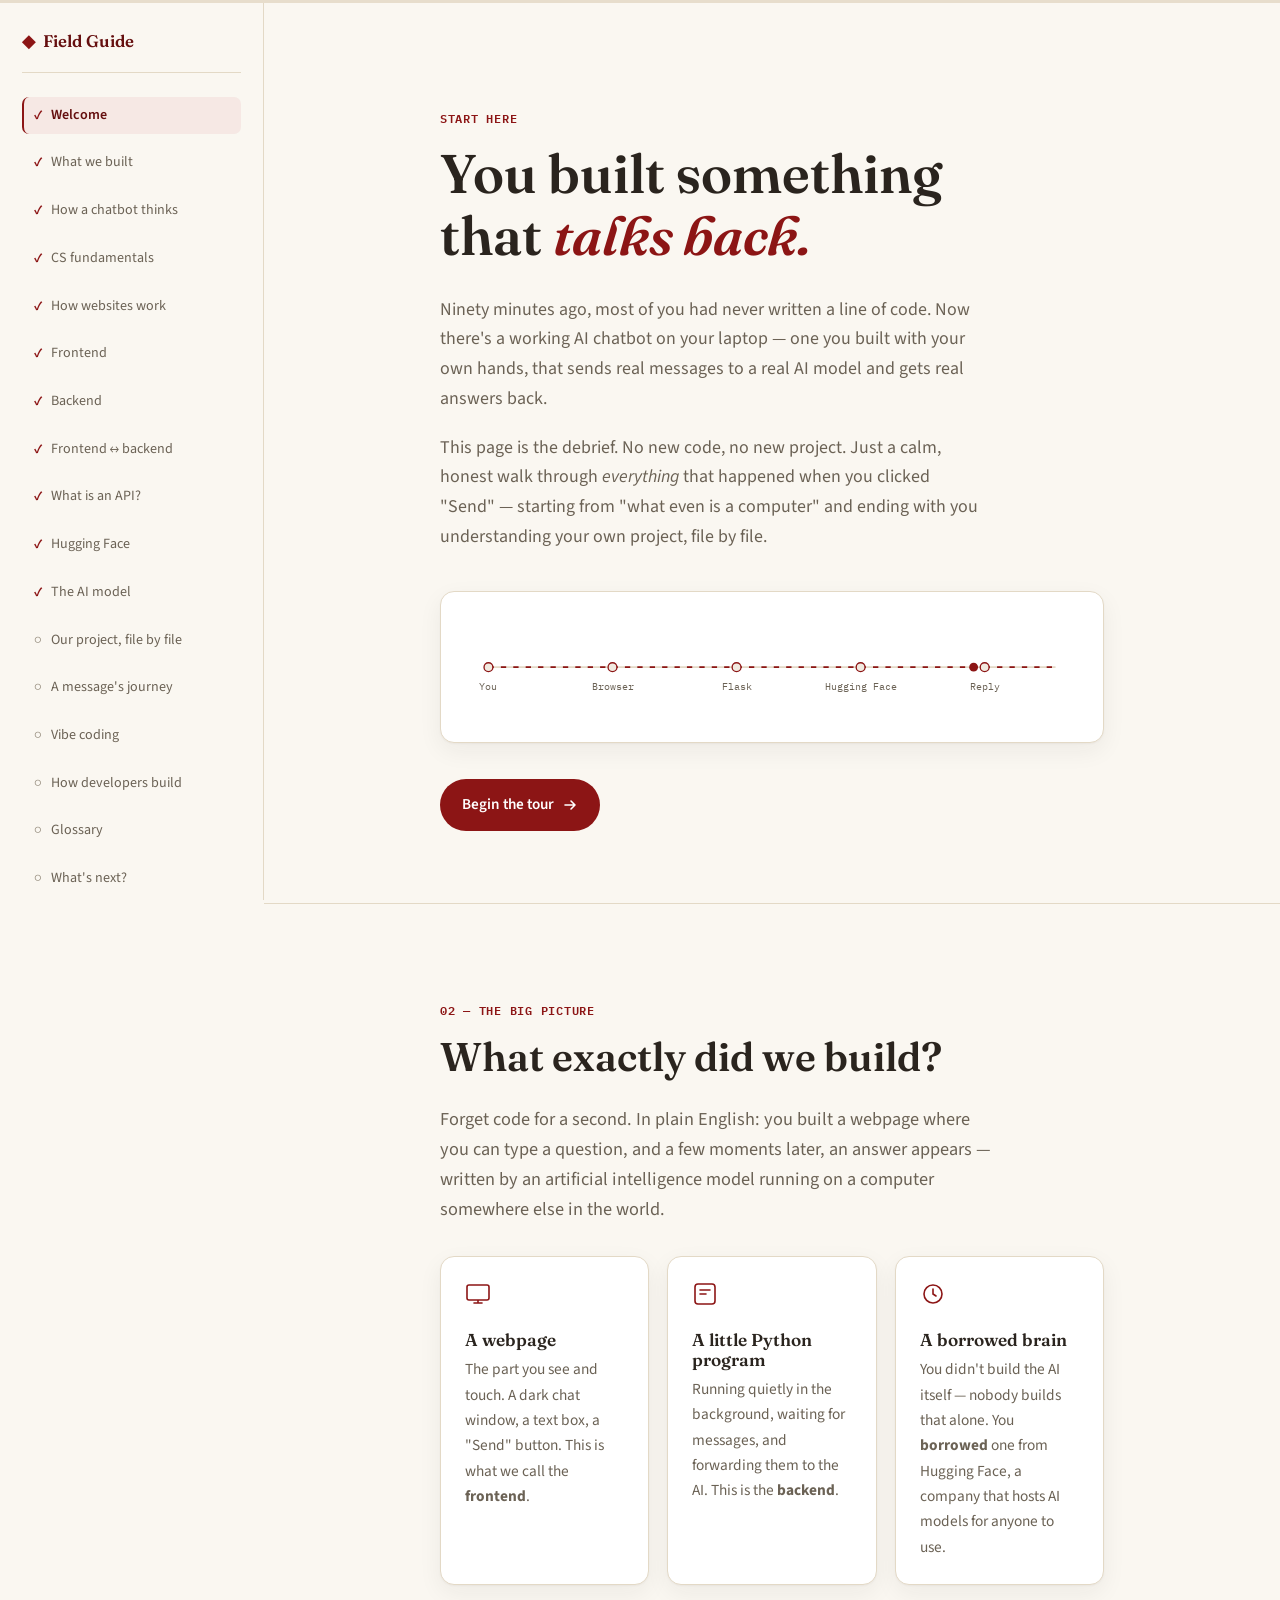
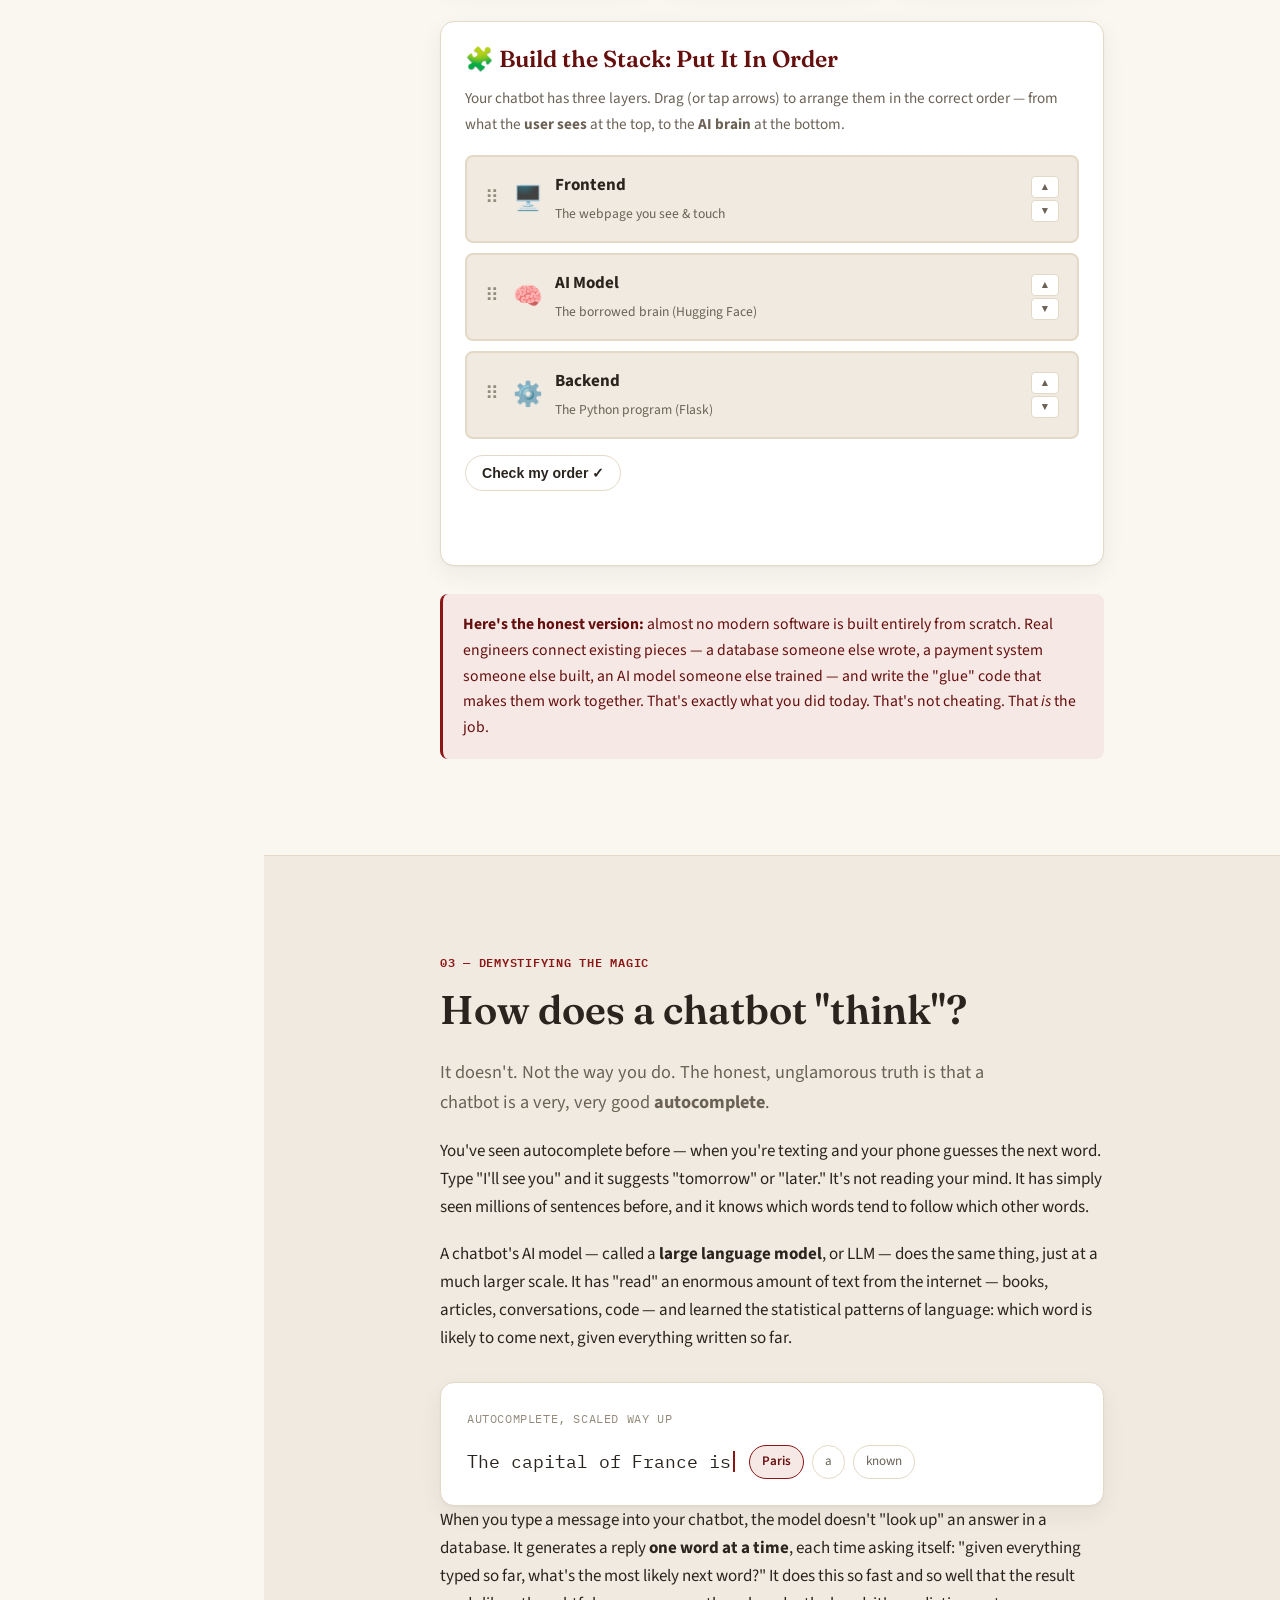
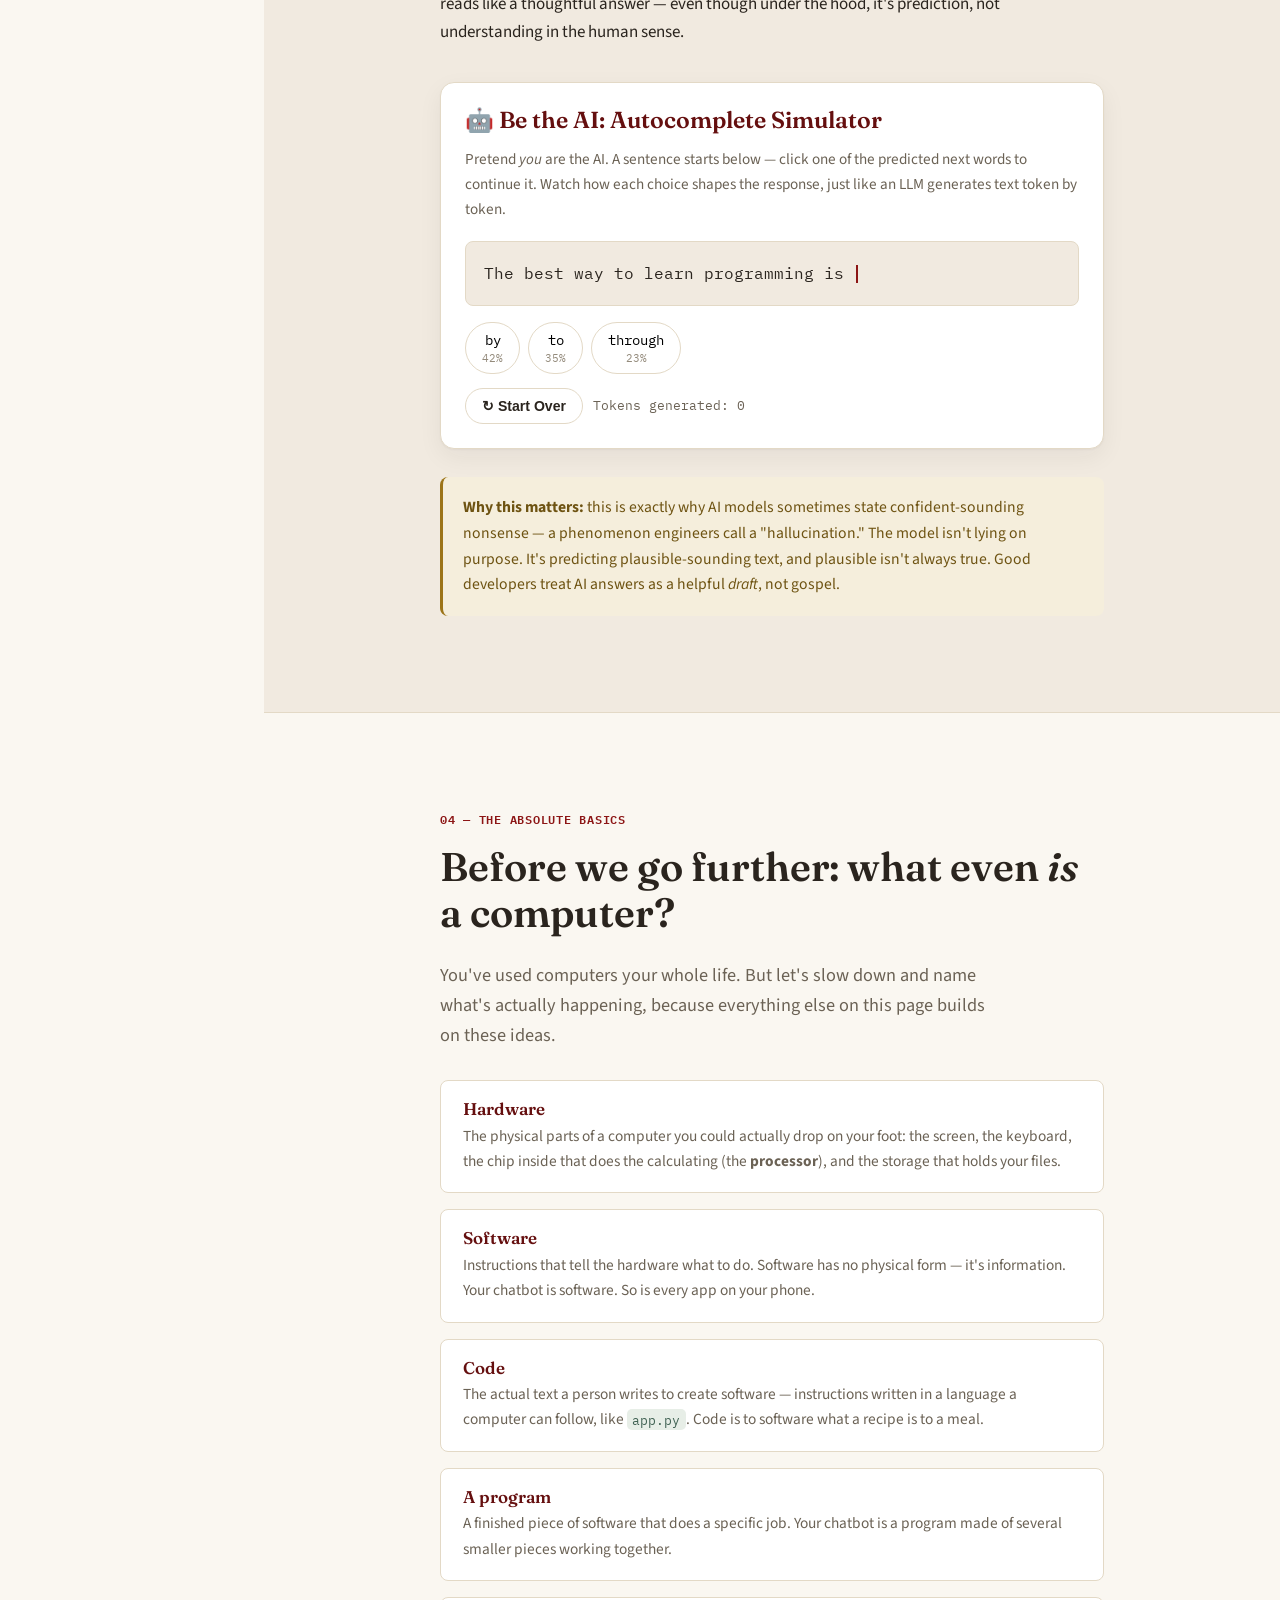
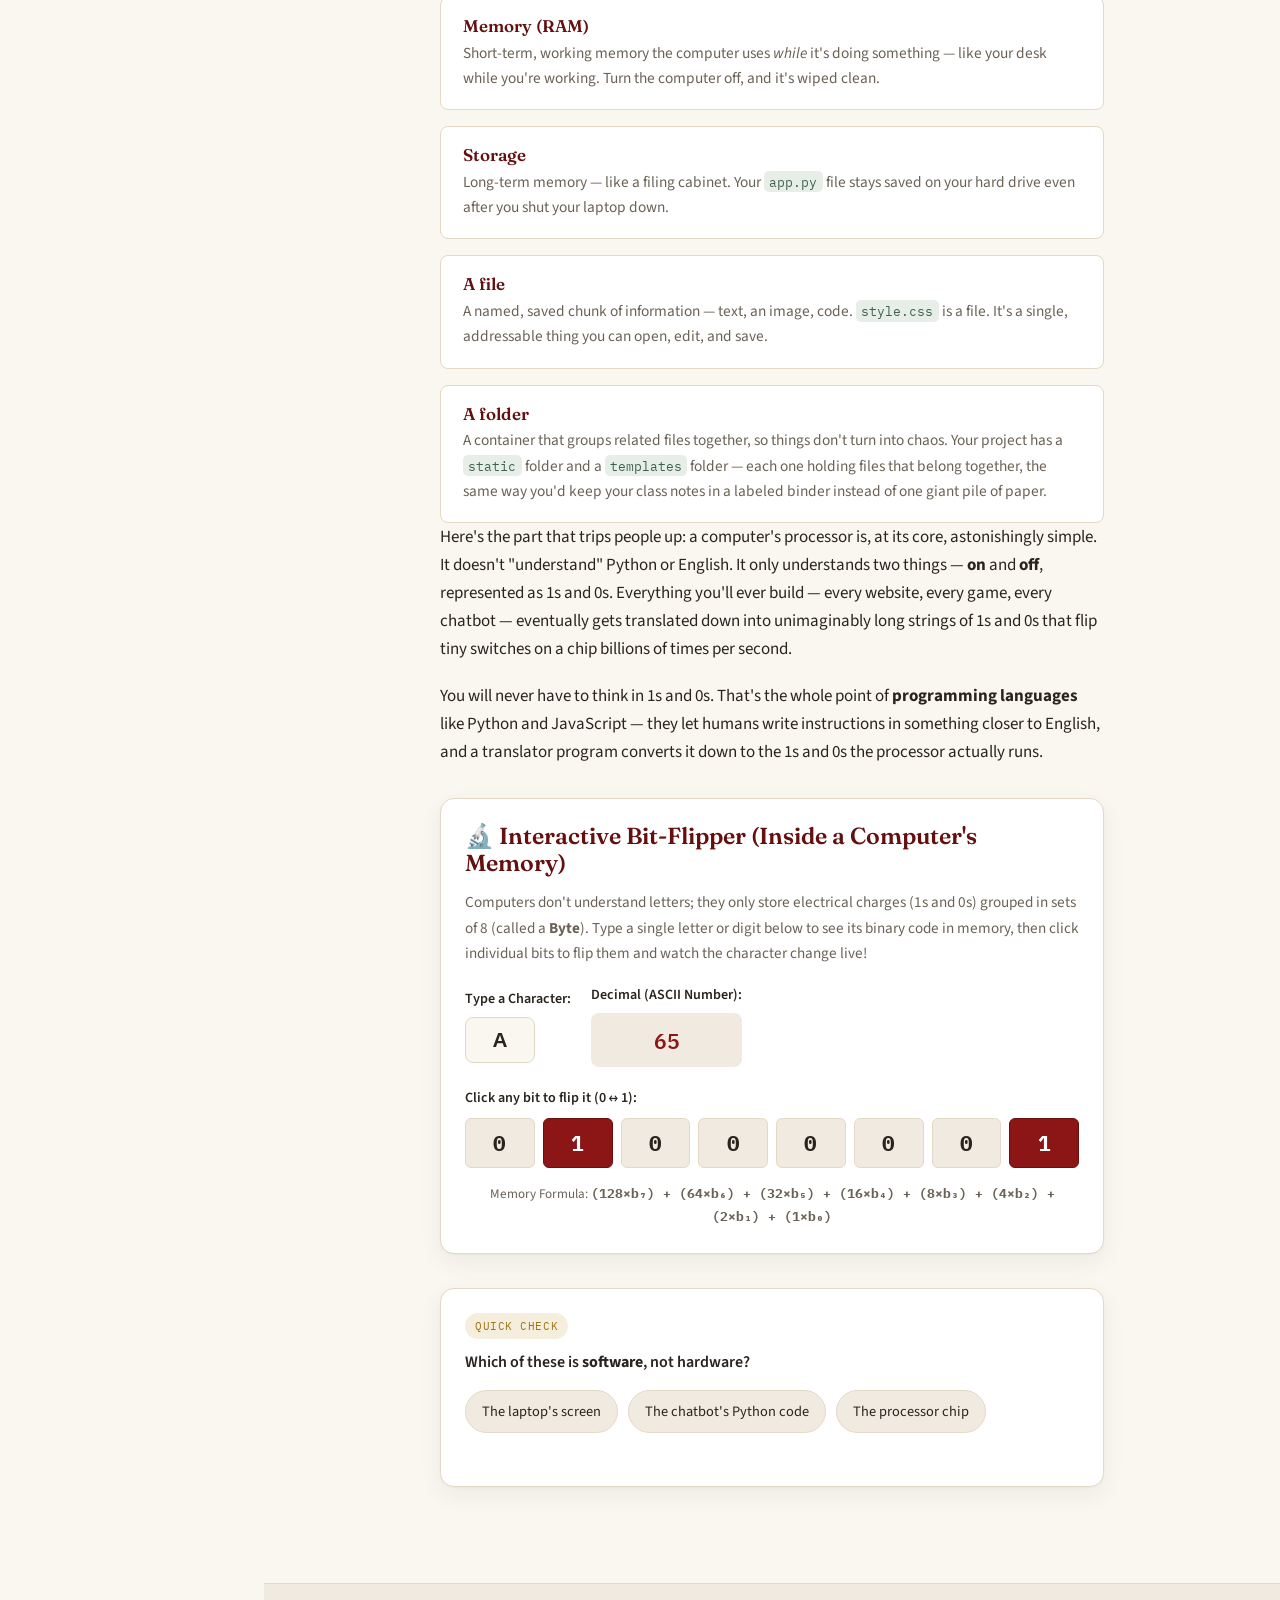
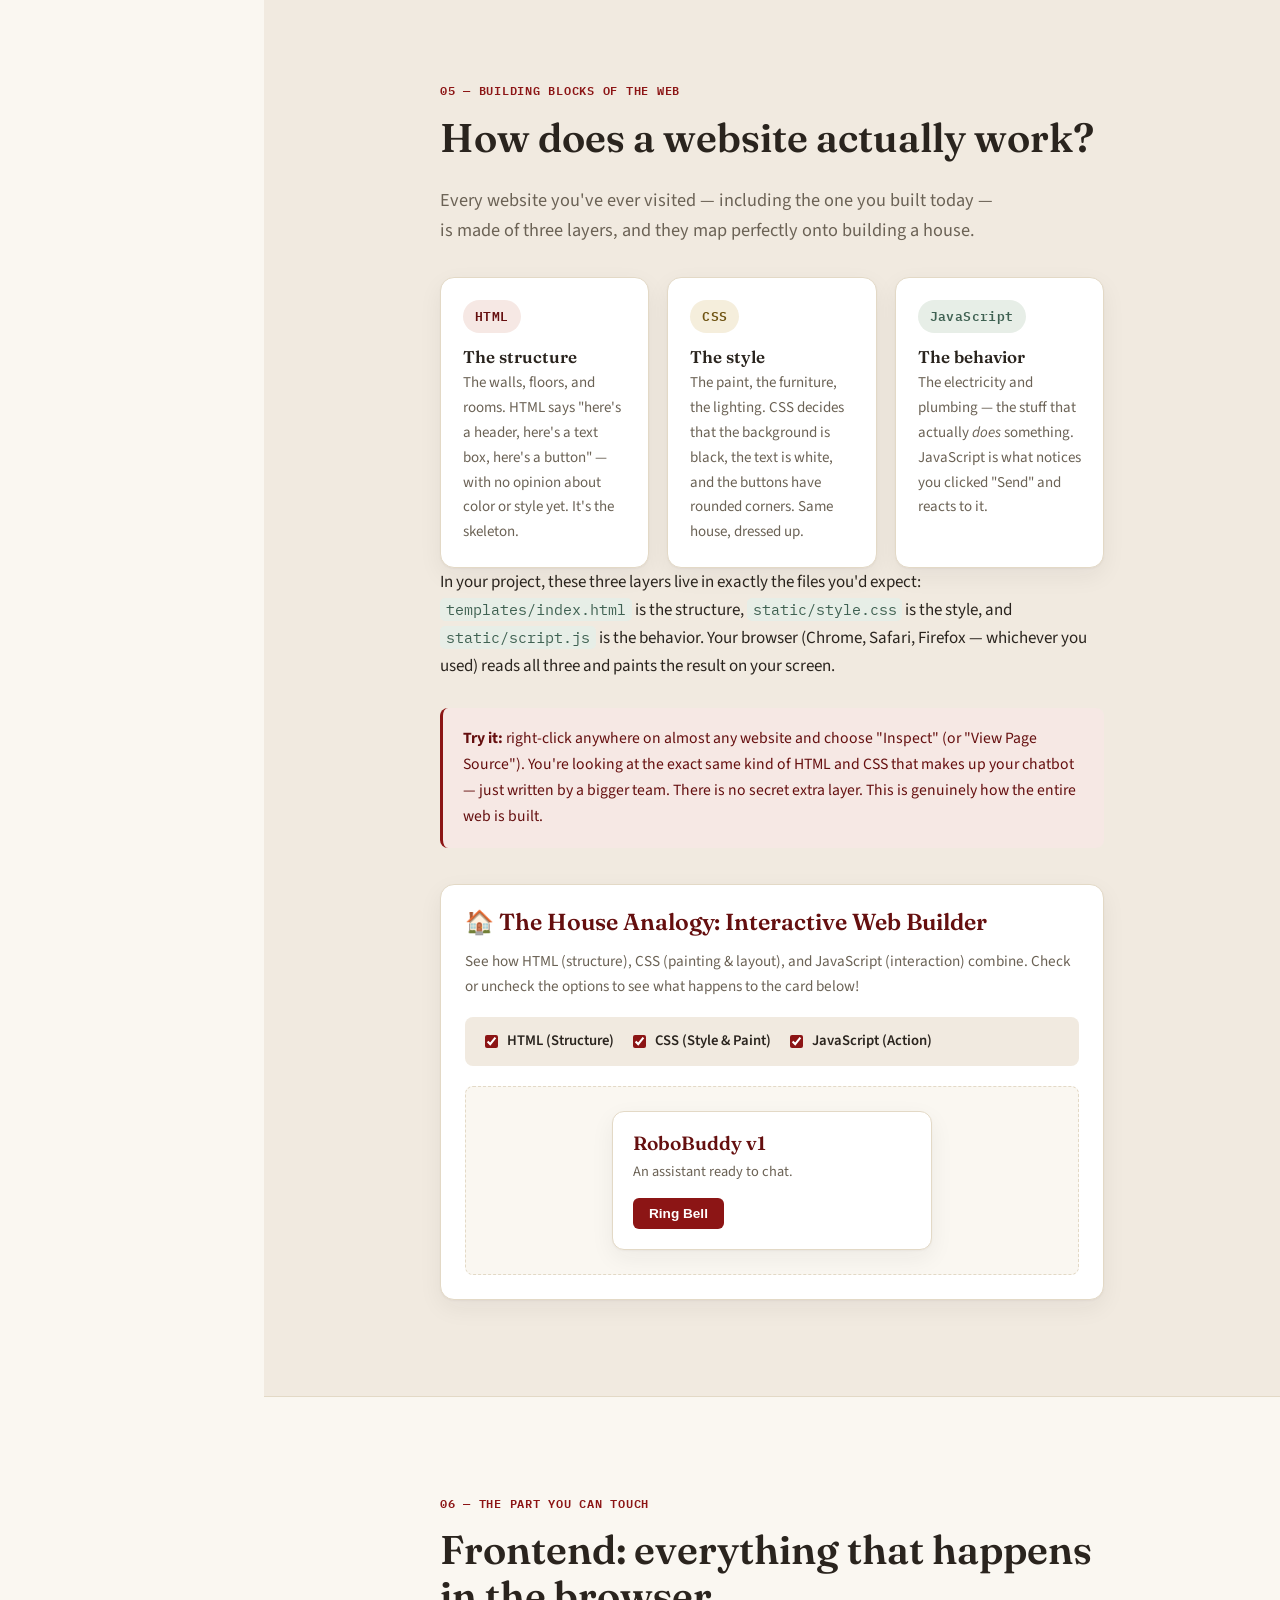
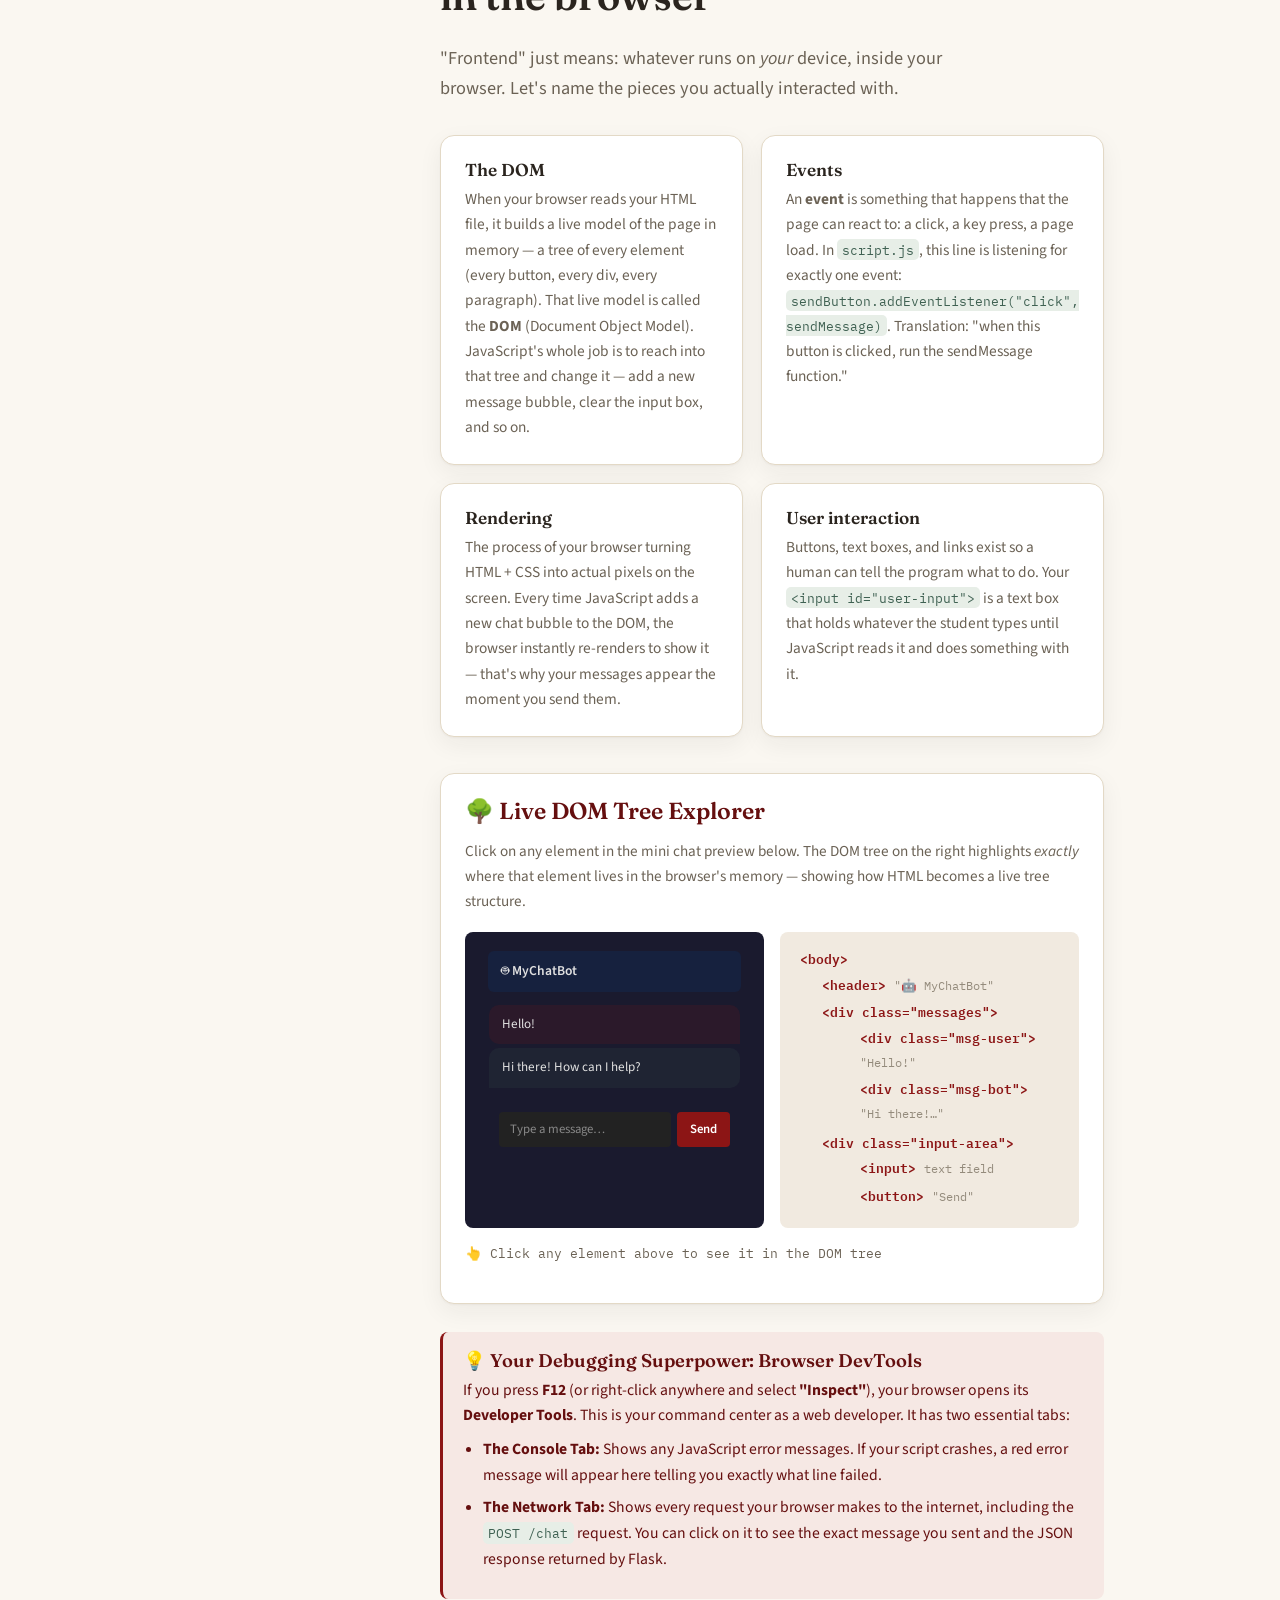
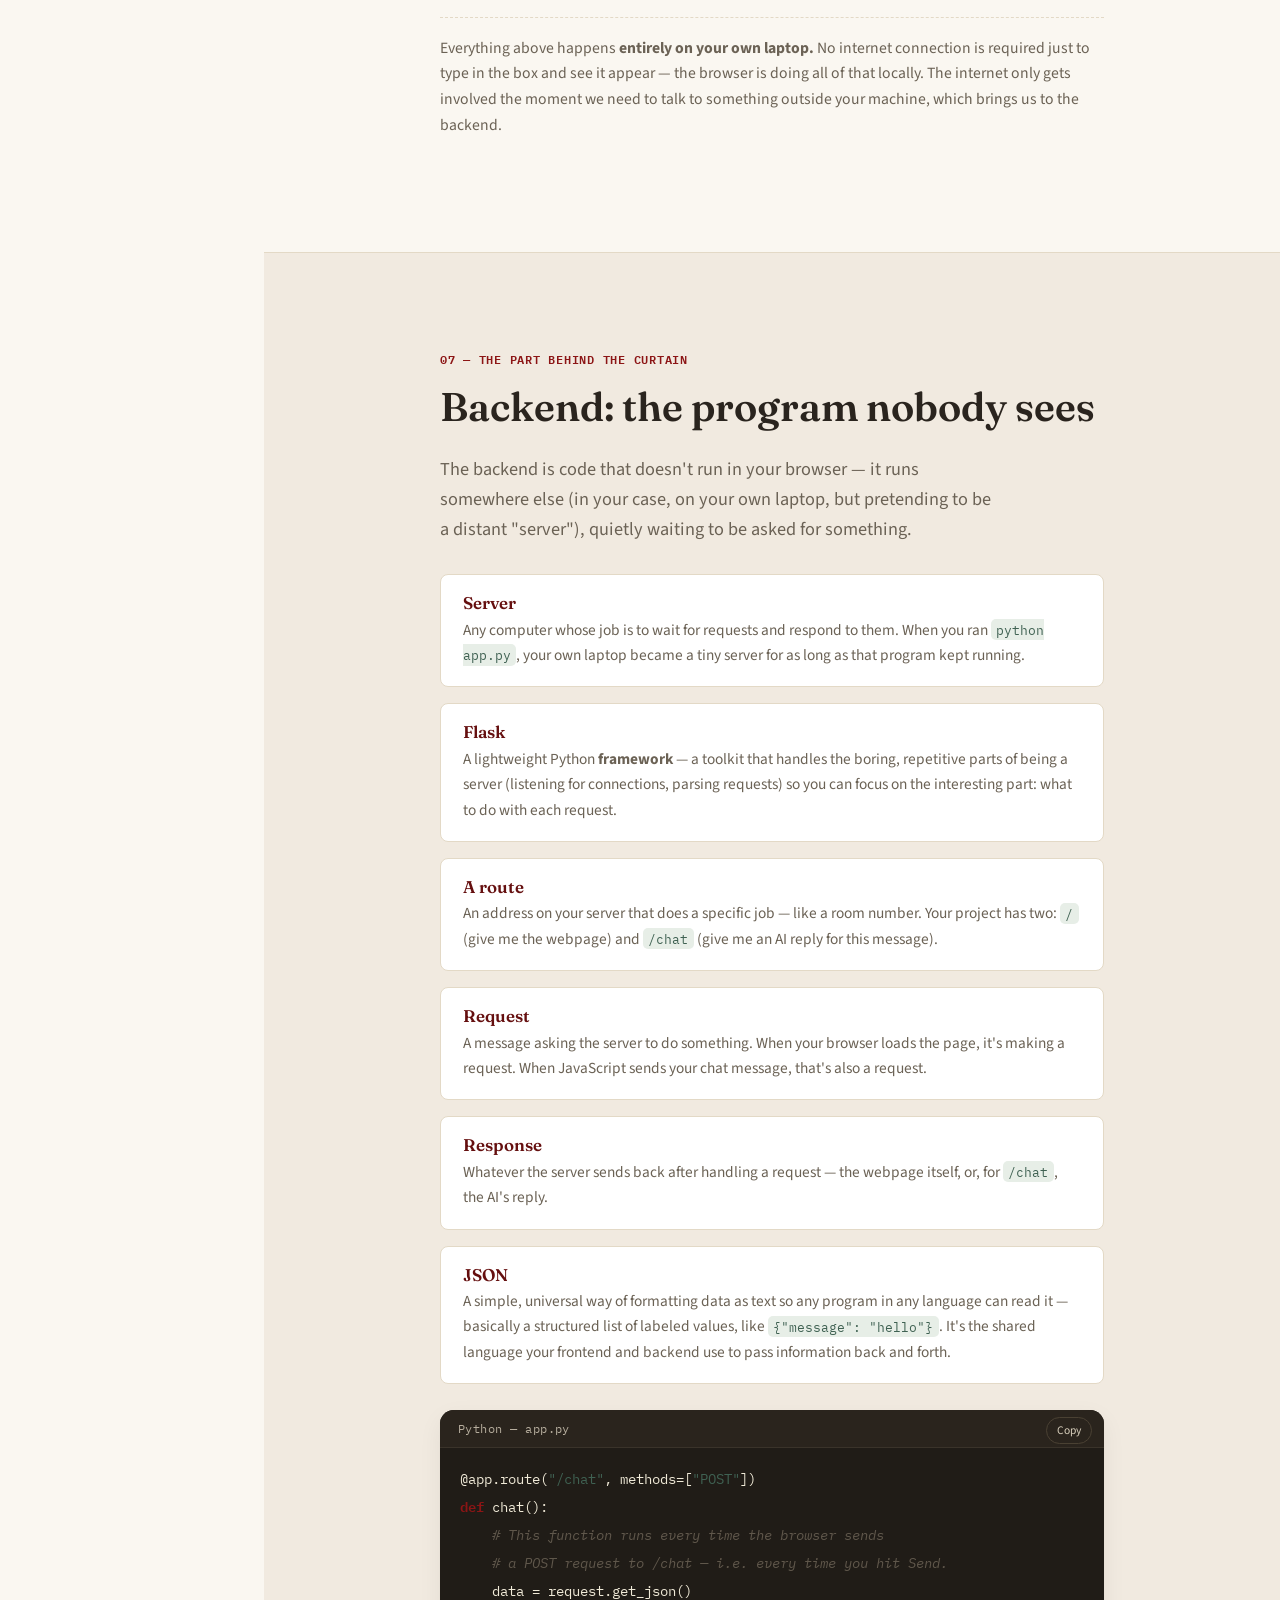
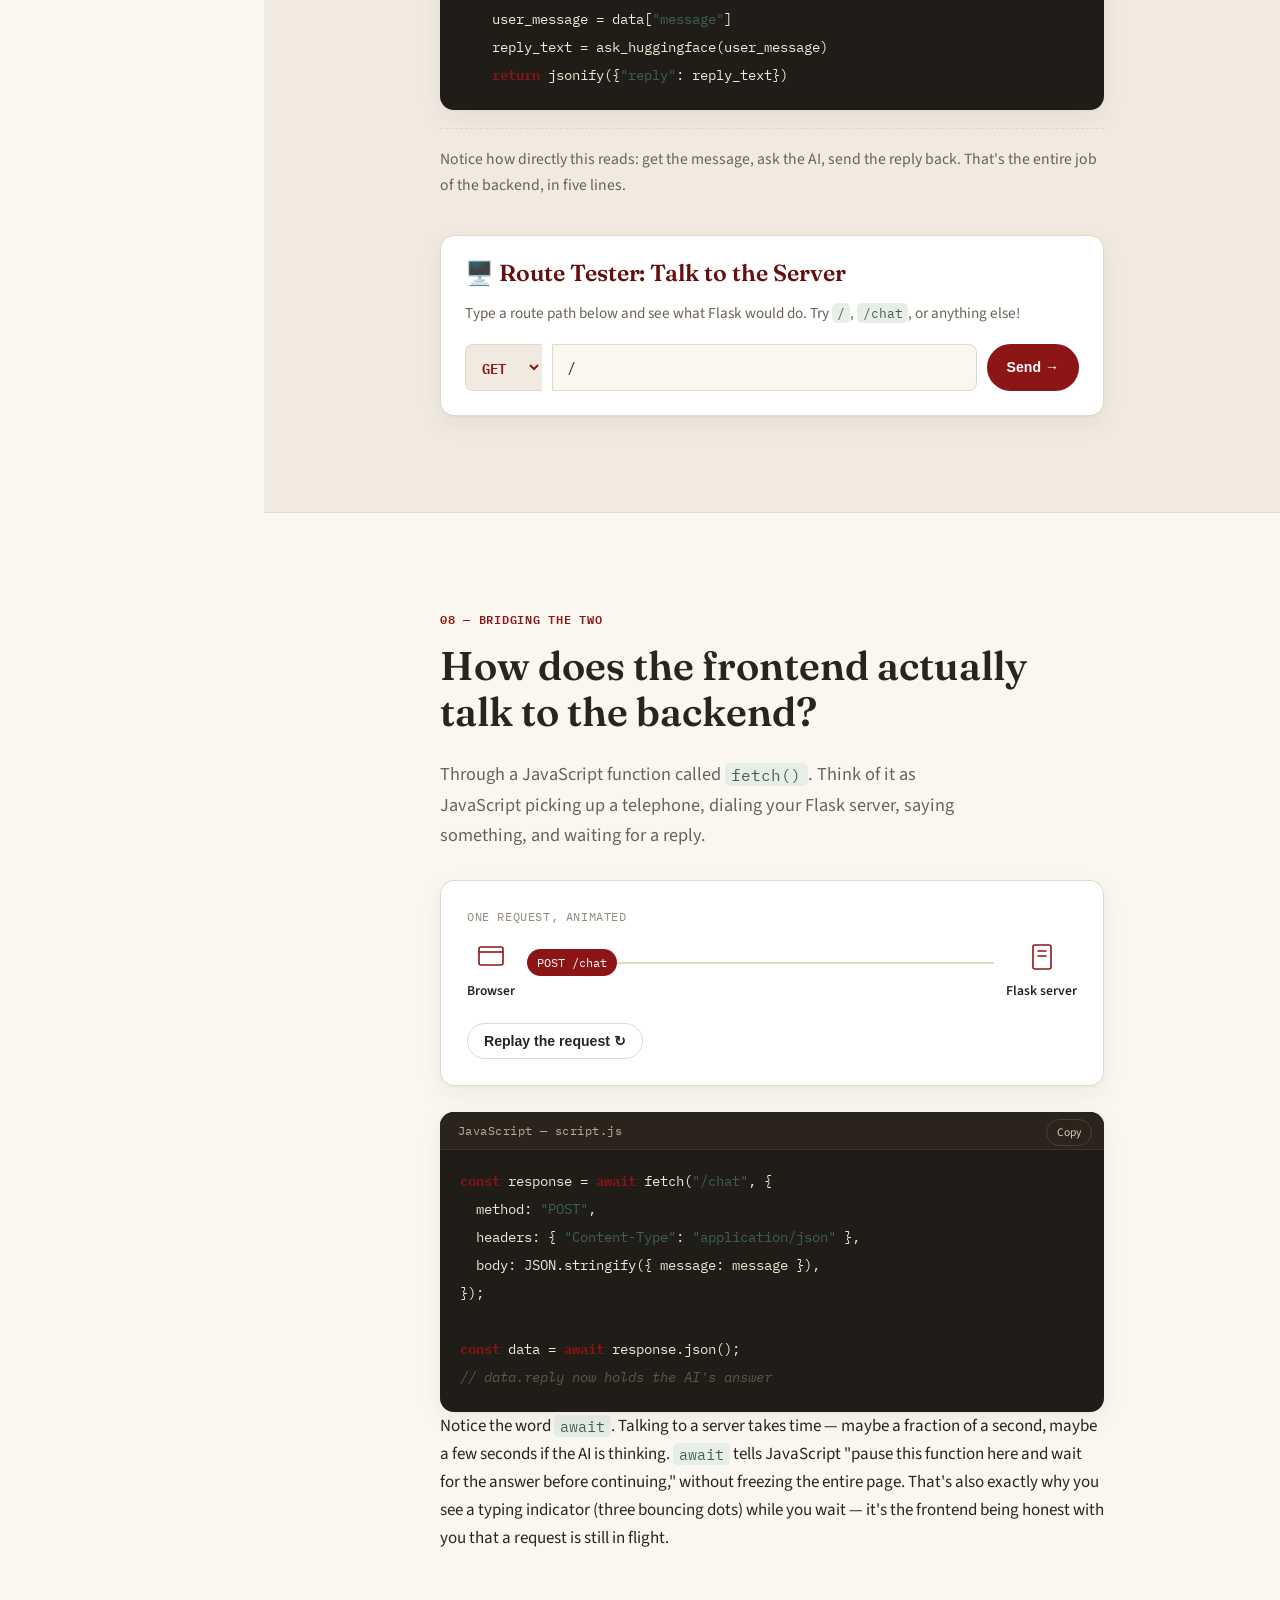
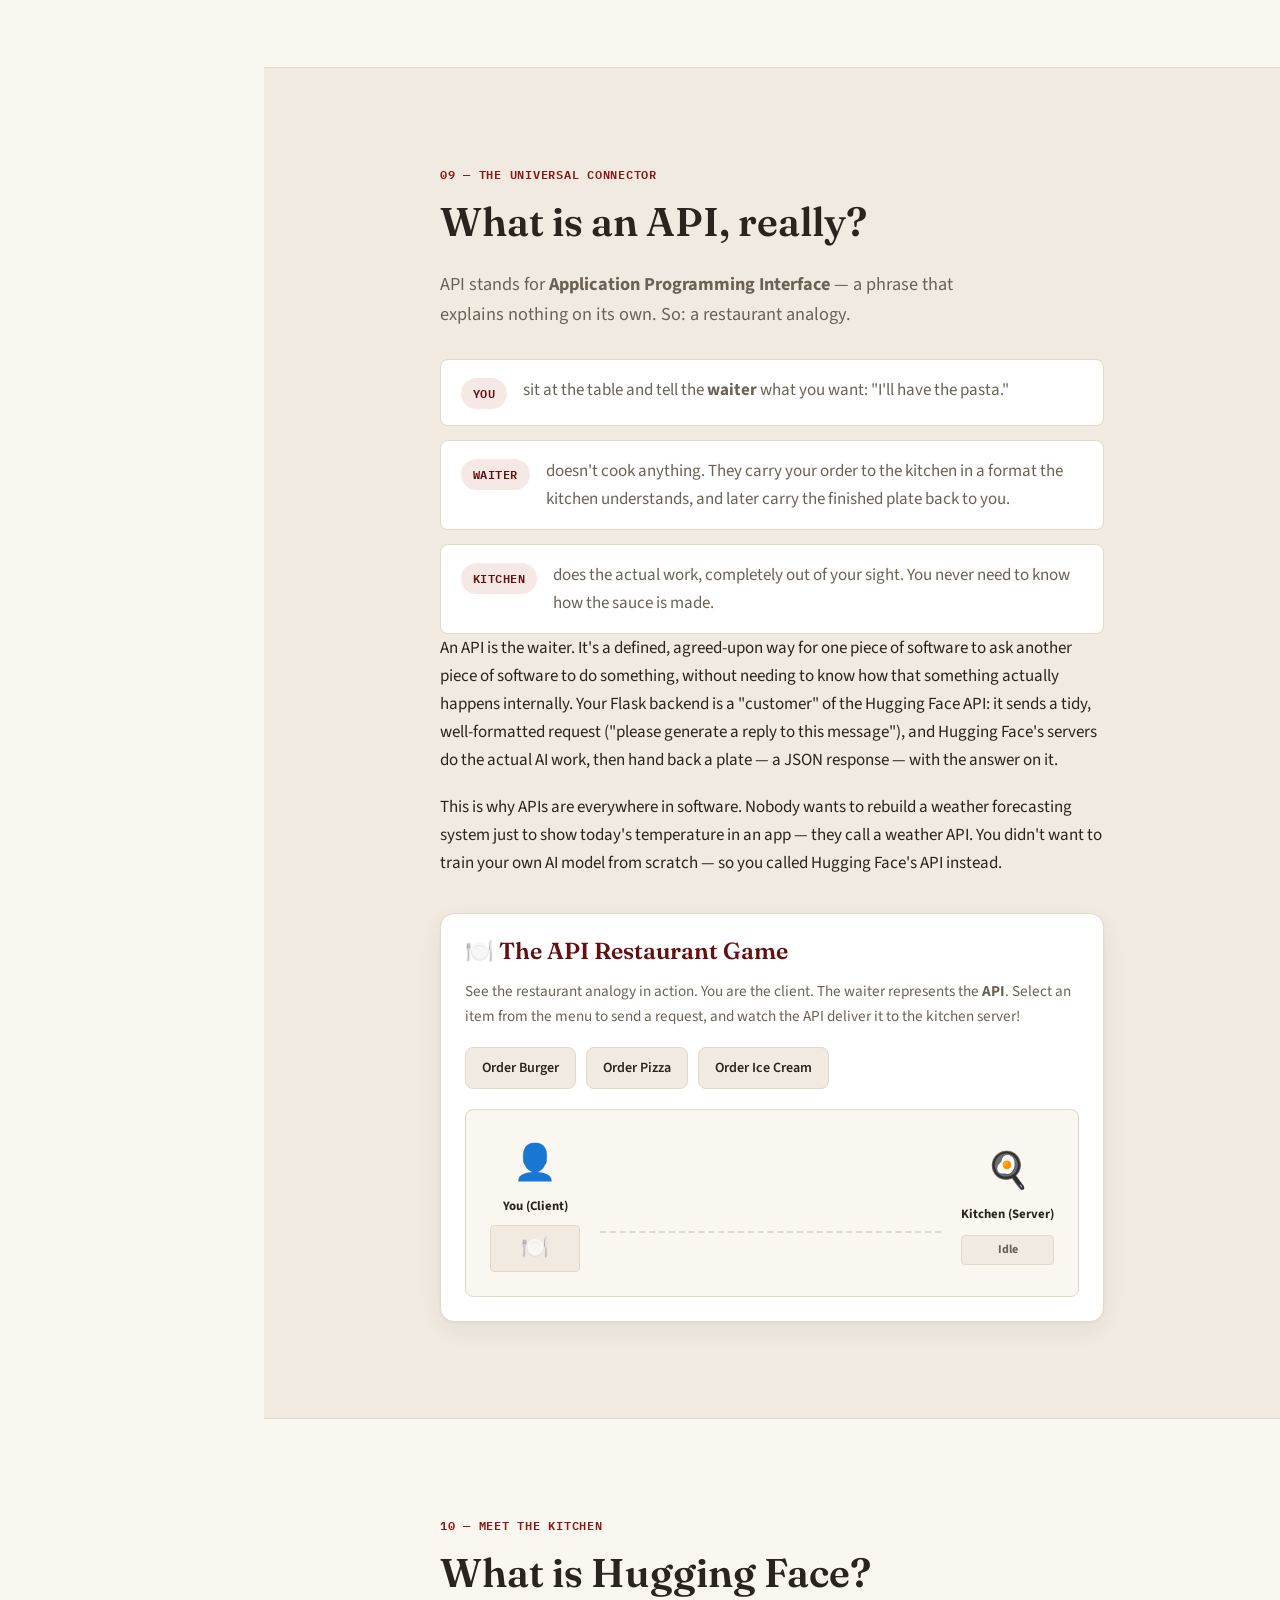
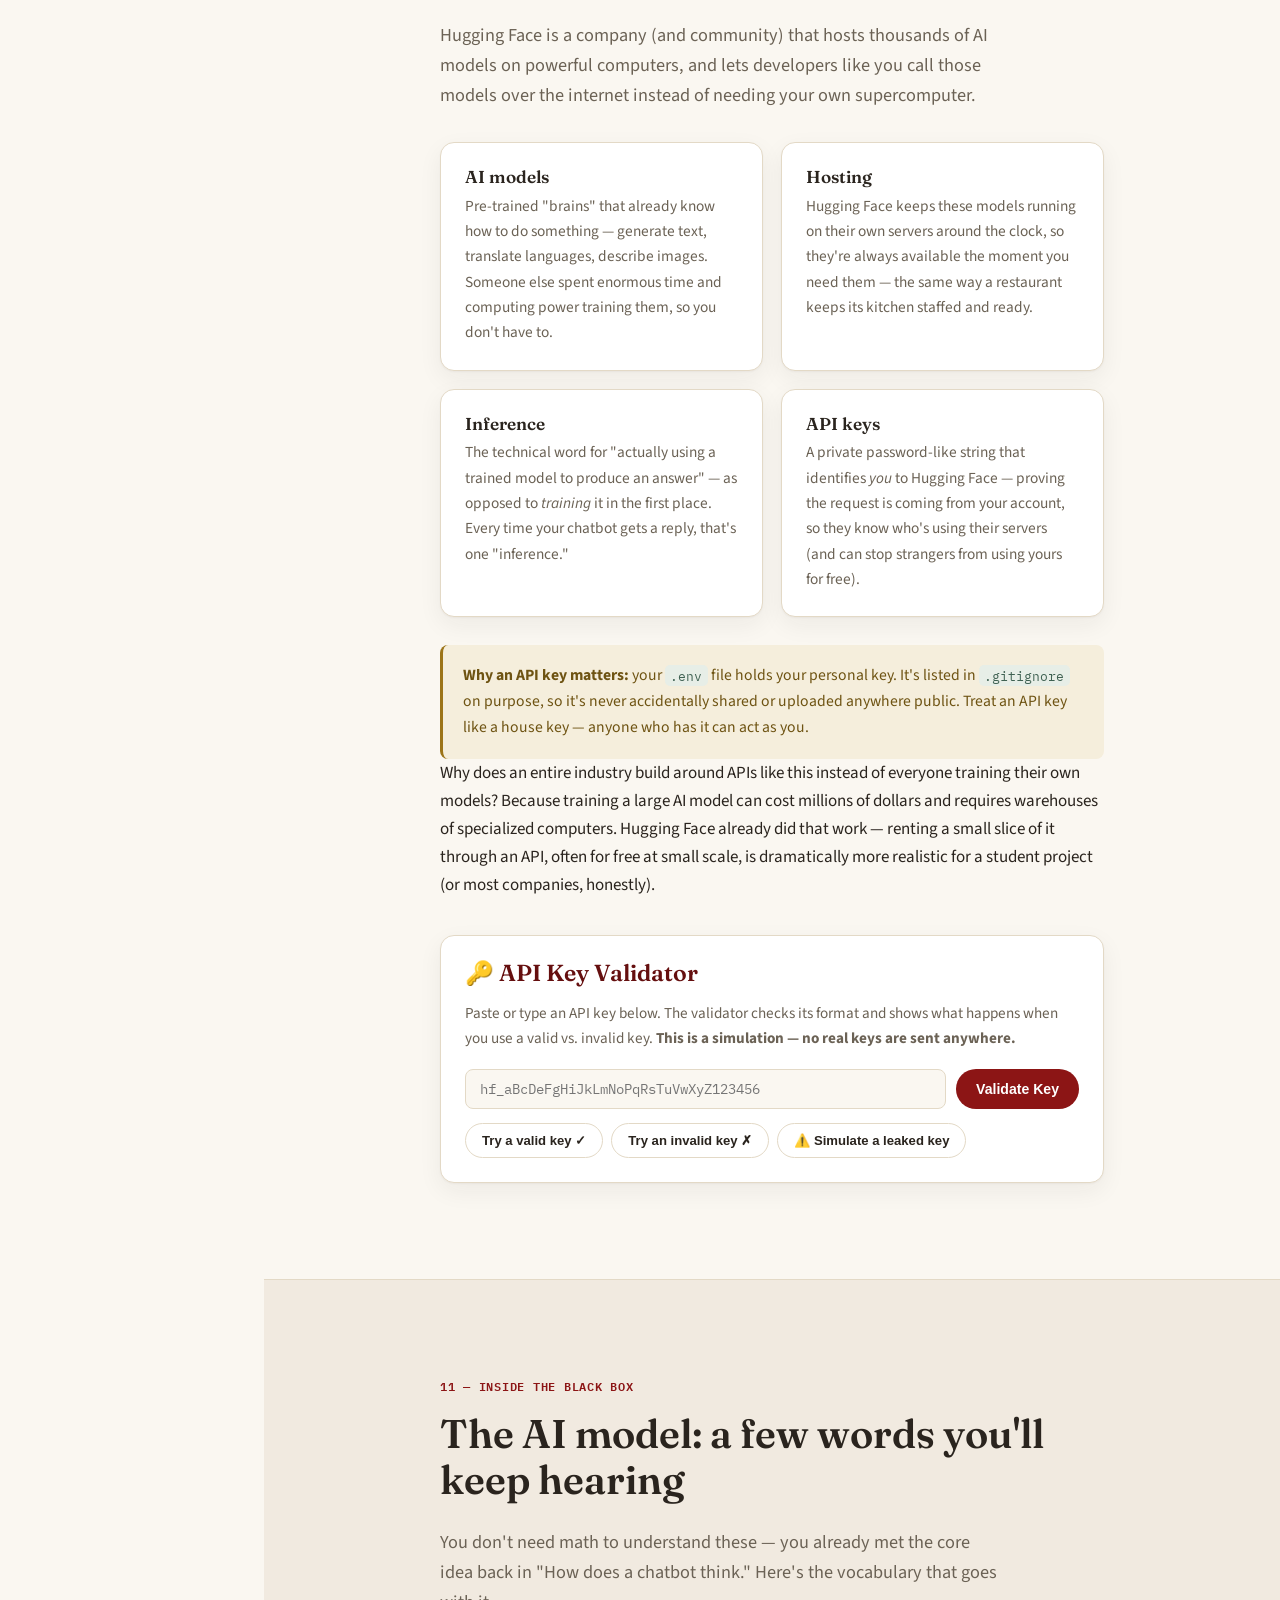
==== commit 20a847bf: "added new interactive elements for the remaining sections in the teaching-site" ====
--- a/teaching-site/index.html
+++ b/teaching-site/index.html
@@ -146,6 +146,60 @@
         </div>
       </div>
 
+      <!-- Interactive: Build the Stack Game -->
+      <div class="sandbox-container" id="stackGameSandbox" style="margin-top: 36px; padding: 24px; background: var(--card-bg); border: 1px solid var(--line); border-radius: var(--radius); box-shadow: var(--shadow);">
+        <h3 style="margin-top: 0; font-family: var(--font-display); color: var(--cardinal-deep); font-size: clamp(1.2rem, 1.0rem + 0.8vw, 1.45rem);">🧩 Build the Stack: Put It In Order</h3>
+        <p style="font-size: 0.95rem; color: var(--ink-soft); margin-bottom: 18px;">Your chatbot has three layers. Drag (or tap arrows) to arrange them in the correct order — from what the <strong>user sees</strong> at the top, to the <strong>AI brain</strong> at the bottom.</p>
+        
+        <div id="stackGame" class="stack-game">
+          <div class="stack-item" draggable="true" data-correct="0" data-id="frontend">
+            <span class="stack-grip">⠿</span>
+            <div class="stack-item-content">
+              <span class="stack-emoji">🖥️</span>
+              <div><strong>Frontend</strong><br><small>The webpage you see & touch</small></div>
+            </div>
+            <div class="stack-arrows">
+              <button class="stack-arrow-btn stack-up" aria-label="Move up">▲</button>
+              <button class="stack-arrow-btn stack-down" aria-label="Move down">▼</button>
+            </div>
+          </div>
+          <div class="stack-item" draggable="true" data-correct="2" data-id="ai">
+            <span class="stack-grip">⠿</span>
+            <div class="stack-item-content">
+              <span class="stack-emoji">🧠</span>
+              <div><strong>AI Model</strong><br><small>The borrowed brain (Hugging Face)</small></div>
+            </div>
+            <div class="stack-arrows">
+              <button class="stack-arrow-btn stack-up" aria-label="Move up">▲</button>
+              <button class="stack-arrow-btn stack-down" aria-label="Move down">▼</button>
+            </div>
+          </div>
+          <div class="stack-item" draggable="true" data-correct="1" data-id="backend">
+            <span class="stack-grip">⠿</span>
+            <div class="stack-item-content">
+              <span class="stack-emoji">⚙️</span>
+              <div><strong>Backend</strong><br><small>The Python program (Flask)</small></div>
+            </div>
+            <div class="stack-arrows">
+              <button class="stack-arrow-btn stack-up" aria-label="Move up">▲</button>
+              <button class="stack-arrow-btn stack-down" aria-label="Move down">▼</button>
+            </div>
+          </div>
+        </div>
+        <button class="btn-secondary" id="checkStackBtn" style="margin-top: 16px;">Check my order ✓</button>
+        <p id="stackFeedback" style="margin-top: 12px; font-weight: 600; font-size: 0.95rem; min-height: 1.4em;"></p>
+        <!-- Flow animation shown on success -->
+        <div id="stackFlowAnim" class="stack-flow-anim" style="display: none;">
+          <div class="stack-flow-node">🖥️ Frontend</div>
+          <div class="stack-flow-arrow">→</div>
+          <div class="stack-flow-node">⚙️ Backend</div>
+          <div class="stack-flow-arrow">→</div>
+          <div class="stack-flow-node">🧠 AI Model</div>
+          <div class="stack-flow-arrow">→</div>
+          <div class="stack-flow-node">💬 Reply!</div>
+        </div>
+      </div>
+
       <div class="callout">
         <p><strong>Here's the honest version:</strong> almost no modern software is built entirely from scratch. Real engineers connect existing pieces — a database someone else wrote, a payment system someone else built, an AI model someone else trained — and write the "glue" code that makes them work together. That's exactly what you did today. That's not cheating. That <em>is</em> the job.</p>
       </div>
@@ -198,6 +252,26 @@
         It does this so fast and so well that the result reads like a thoughtful answer —
         even though under the hood, it's prediction, not understanding in the human sense.
       </p>
+
+      <!-- Interactive: Live Autocomplete Simulator -->
+      <div class="sandbox-container" style="margin-top: 36px; padding: 24px; background: var(--card-bg); border: 1px solid var(--line); border-radius: var(--radius); box-shadow: var(--shadow);">
+        <h3 style="margin-top: 0; font-family: var(--font-display); color: var(--cardinal-deep); font-size: clamp(1.2rem, 1.0rem + 0.8vw, 1.45rem);">🤖 Be the AI: Autocomplete Simulator</h3>
+        <p style="font-size: 0.95rem; color: var(--ink-soft); margin-bottom: 18px;">Pretend <em>you</em> are the AI. A sentence starts below — click one of the predicted next words to continue it. Watch how each choice shapes the response, just like an LLM generates text token by token.</p>
+        
+        <div class="autocomplete-sim">
+          <div class="autocomplete-sim-output" id="acSimOutput">
+            <span class="ac-sim-base">The best way to learn programming is</span>
+            <span class="ac-sim-cursor-blink"></span>
+          </div>
+          <div class="autocomplete-sim-choices" id="acSimChoices">
+            <!-- Choices dynamically inserted by JS -->
+          </div>
+          <div style="display: flex; gap: 10px; align-items: center; margin-top: 14px; flex-wrap: wrap;">
+            <button class="btn-secondary" id="acSimReset">↻ Start Over</button>
+            <span id="acSimTokenCount" style="font-family: var(--font-mono); font-size: 0.82rem; color: var(--ink-soft);">Tokens generated: 0</span>
+          </div>
+        </div>
+      </div>
 
       <div class="callout callout-gold">
         <p><strong>Why this matters:</strong> this is exactly why AI models sometimes state
@@ -427,6 +501,46 @@
         </div>
       </div>
 
+      <!-- Interactive: DOM Tree Explorer -->
+      <div class="sandbox-container" style="margin-top: 36px; padding: 24px; background: var(--card-bg); border: 1px solid var(--line); border-radius: var(--radius); box-shadow: var(--shadow);">
+        <h3 style="margin-top: 0; font-family: var(--font-display); color: var(--cardinal-deep); font-size: clamp(1.2rem, 1.0rem + 0.8vw, 1.45rem);">🌳 Live DOM Tree Explorer</h3>
+        <p style="font-size: 0.95rem; color: var(--ink-soft); margin-bottom: 18px;">Click on any element in the mini chat preview below. The DOM tree on the right highlights <em>exactly</em> where that element lives in the browser's memory — showing how HTML becomes a live tree structure.</p>
+        
+        <div class="dom-explorer">
+          <!-- Mini chat preview -->
+          <div class="dom-preview" id="domPreview">
+            <div class="dom-el" data-node="body" data-depth="0">
+              <div class="dom-el dom-header" data-node="header" data-depth="1">
+                <span>🤖 MyChatBot</span>
+              </div>
+              <div class="dom-el dom-messages" data-node="div.messages" data-depth="1">
+                <div class="dom-el dom-msg-user" data-node="div.msg-user" data-depth="2">Hello!</div>
+                <div class="dom-el dom-msg-bot" data-node="div.msg-bot" data-depth="2">Hi there! How can I help?</div>
+              </div>
+              <div class="dom-el dom-input-area" data-node="div.input-area" data-depth="1">
+                <span class="dom-el dom-input-box" data-node="input" data-depth="2">Type a message…</span>
+                <span class="dom-el dom-send-btn" data-node="button" data-depth="2">Send</span>
+              </div>
+            </div>
+          </div>
+          <!-- DOM tree view -->
+          <div class="dom-tree" id="domTree">
+            <div class="dom-tree-node" data-for="body"><span class="dom-tag">&lt;body&gt;</span>
+              <div class="dom-tree-node" data-for="header" style="margin-left: 16px;"><span class="dom-tag">&lt;header&gt;</span> <span class="dom-desc">"🤖 MyChatBot"</span></div>
+              <div class="dom-tree-node" data-for="div.messages" style="margin-left: 16px;"><span class="dom-tag">&lt;div class="messages"&gt;</span>
+                <div class="dom-tree-node" data-for="div.msg-user" style="margin-left: 32px;"><span class="dom-tag">&lt;div class="msg-user"&gt;</span> <span class="dom-desc">"Hello!"</span></div>
+                <div class="dom-tree-node" data-for="div.msg-bot" style="margin-left: 32px;"><span class="dom-tag">&lt;div class="msg-bot"&gt;</span> <span class="dom-desc">"Hi there!…"</span></div>
+              </div>
+              <div class="dom-tree-node" data-for="div.input-area" style="margin-left: 16px;"><span class="dom-tag">&lt;div class="input-area"&gt;</span>
+                <div class="dom-tree-node" data-for="input" style="margin-left: 32px;"><span class="dom-tag">&lt;input&gt;</span> <span class="dom-desc">text field</span></div>
+                <div class="dom-tree-node" data-for="button" style="margin-left: 32px;"><span class="dom-tag">&lt;button&gt;</span> <span class="dom-desc">"Send"</span></div>
+              </div>
+            </div>
+          </div>
+        </div>
+        <p id="domExplorerInfo" style="margin-top: 14px; font-family: var(--font-mono); font-size: 0.84rem; color: var(--ink-soft); min-height: 1.4em;">👆 Click any element above to see it in the DOM tree</p>
+      </div>
+
       <div class="callout">
         <h4 style="margin: 0 0 6px 0; color: var(--cardinal-deep); font-family: var(--font-display); font-size: 1.15rem;">💡 Your Debugging Superpower: Browser DevTools</h4>
         <p style="margin-bottom: 8px;">If you press <strong>F12</strong> (or right-click anywhere and select <strong>"Inspect"</strong>), your browser opens its <strong>Developer Tools</strong>. This is your command center as a web developer. It has two essential tabs:</p>
@@ -497,6 +611,25 @@
     return jsonify({"reply": reply_text})</code></pre>
       </div>
       <p class="section-note">Notice how directly this reads: get the message, ask the AI, send the reply back. That's the entire job of the backend, in five lines.</p>
+
+      <!-- Interactive: Route Tester Simulator -->
+      <div class="sandbox-container" style="margin-top: 36px; padding: 24px; background: var(--card-bg); border: 1px solid var(--line); border-radius: var(--radius); box-shadow: var(--shadow);">
+        <h3 style="margin-top: 0; font-family: var(--font-display); color: var(--cardinal-deep); font-size: clamp(1.2rem, 1.0rem + 0.8vw, 1.45rem);">🖥️ Route Tester: Talk to the Server</h3>
+        <p style="font-size: 0.95rem; color: var(--ink-soft); margin-bottom: 18px;">Type a route path below and see what Flask would do. Try <code>/</code>, <code>/chat</code>, or anything else!</p>
+        
+        <div class="route-tester">
+          <div class="route-input-row">
+            <span class="route-method">GET</span>
+            <select id="routeMethod" class="route-method-select" style="padding: 10px 12px; border: 1px solid var(--line); border-radius: var(--radius-sm) 0 0 var(--radius-sm); font-family: var(--font-mono); font-size: 0.88rem; font-weight: 600; background: var(--panel); color: var(--cardinal); outline: none; cursor: pointer; border-right: none;">
+              <option value="GET">GET</option>
+              <option value="POST">POST</option>
+            </select>
+            <input type="text" id="routeInput" value="/" placeholder="/chat" style="flex: 1; padding: 10px 14px; border: 1px solid var(--line); border-radius: 0 var(--radius-sm) var(--radius-sm) 0; font-family: var(--font-mono); font-size: 0.95rem; background: var(--paper); color: var(--ink); outline: none;">
+            <button class="btn-primary" id="routeSendBtn" style="padding: 10px 20px; font-size: 0.88rem;">Send →</button>
+          </div>
+          <div id="routeResponse" class="route-response" style="margin-top: 16px; background: #201C17; border-radius: var(--radius-sm); padding: 16px 18px; font-family: var(--font-mono); font-size: 0.85rem; color: #F0EAD8; min-height: 80px; white-space: pre-wrap; display: none;"></div>
+        </div>
+      </div>
     </div>
   </section>
 
@@ -678,6 +811,25 @@
         scale, is dramatically more realistic for a student project (or most companies,
         honestly).
       </p>
+
+      <!-- Interactive: API Key Validator Demo -->
+      <div class="sandbox-container" style="margin-top: 36px; padding: 24px; background: var(--card-bg); border: 1px solid var(--line); border-radius: var(--radius); box-shadow: var(--shadow);">
+        <h3 style="margin-top: 0; font-family: var(--font-display); color: var(--cardinal-deep); font-size: clamp(1.2rem, 1.0rem + 0.8vw, 1.45rem);">🔑 API Key Validator</h3>
+        <p style="font-size: 0.95rem; color: var(--ink-soft); margin-bottom: 18px;">Paste or type an API key below. The validator checks its format and shows what happens when you use a valid vs. invalid key. <strong>This is a simulation — no real keys are sent anywhere.</strong></p>
+        
+        <div class="apikey-validator">
+          <div style="display: flex; gap: 10px; align-items: stretch; flex-wrap: wrap;">
+            <input type="text" id="apiKeyInput" placeholder="hf_aBcDeFgHiJkLmNoPqRsTuVwXyZ123456" style="flex: 1; min-width: 200px; padding: 10px 14px; border: 1px solid var(--line); border-radius: var(--radius-sm); font-family: var(--font-mono); font-size: 0.88rem; background: var(--paper); color: var(--ink); outline: none;">
+            <button class="btn-primary" id="apiKeyValidateBtn" style="padding: 10px 20px; font-size: 0.88rem;">Validate Key</button>
+          </div>
+          <div id="apiKeyResult" style="margin-top: 16px; padding: 16px; border-radius: var(--radius-sm); border: 1px solid var(--line); background: var(--panel); min-height: 60px; display: none;"></div>
+          <div style="margin-top: 14px; display: flex; gap: 8px; flex-wrap: wrap;">
+            <button class="btn-secondary" id="apiKeyTryValid" style="font-size: 0.82rem;">Try a valid key ✓</button>
+            <button class="btn-secondary" id="apiKeyTryInvalid" style="font-size: 0.82rem;">Try an invalid key ✗</button>
+            <button class="btn-secondary" id="apiKeyTryExposed" style="font-size: 0.82rem;">⚠️ Simulate a leaked key</button>
+          </div>
+        </div>
+      </div>
     </div>
   </section>
 
@@ -851,6 +1003,32 @@
         <div class="file-row">
           <div class="file-name"><span class="file-dot file-dot-txt"></span>README.md</div>
           <p>The instruction manual for the whole project — what it does, how to install it, how to run it, and how to troubleshoot it. Every well-made project has one of these.</p>
+        </div>
+      </div>
+
+      <!-- Interactive: File Explorer -->
+      <div class="sandbox-container" style="margin-top: 36px; padding: 24px; background: var(--card-bg); border: 1px solid var(--line); border-radius: var(--radius); box-shadow: var(--shadow);">
+        <h3 style="margin-top: 0; font-family: var(--font-display); color: var(--cardinal-deep); font-size: clamp(1.2rem, 1.0rem + 0.8vw, 1.45rem);">📁 Interactive File Explorer</h3>
+        <p style="font-size: 0.95rem; color: var(--ink-soft); margin-bottom: 18px;">Click any file in the tree to see a preview of its contents and what it does — just like in VS Code.</p>
+        
+        <div class="file-explorer">
+          <div class="file-explorer-tree" id="fileExplorerTree">
+            <div class="fe-item fe-folder fe-open" data-file="root">📂 chatbot-project/</div>
+            <div class="fe-item fe-file" data-file="app.py" style="padding-left: 24px;"><span class="file-dot file-dot-py"></span> app.py</div>
+            <div class="fe-item fe-folder fe-open" data-file="templates" style="padding-left: 24px;">📂 templates/</div>
+            <div class="fe-item fe-file" data-file="index.html" style="padding-left: 48px;"><span class="file-dot file-dot-html"></span> index.html</div>
+            <div class="fe-item fe-folder fe-open" data-file="static" style="padding-left: 24px;">📂 static/</div>
+            <div class="fe-item fe-file" data-file="style.css" style="padding-left: 48px;"><span class="file-dot file-dot-css"></span> style.css</div>
+            <div class="fe-item fe-file" data-file="script.js" style="padding-left: 48px;"><span class="file-dot file-dot-js"></span> script.js</div>
+            <div class="fe-item fe-file" data-file="requirements.txt" style="padding-left: 24px;"><span class="file-dot file-dot-txt"></span> requirements.txt</div>
+            <div class="fe-item fe-file" data-file=".env" style="padding-left: 24px;"><span class="file-dot file-dot-env"></span> .env</div>
+            <div class="fe-item fe-file" data-file=".gitignore" style="padding-left: 24px;"><span class="file-dot file-dot-txt"></span> .gitignore</div>
+          </div>
+          <div class="file-explorer-preview" id="fileExplorerPreview">
+            <div class="fe-preview-header" id="fePreviewHeader">Select a file →</div>
+            <pre class="fe-preview-code" id="fePreviewCode"><code>// Click a file on the left to see its contents</code></pre>
+            <p class="fe-preview-desc" id="fePreviewDesc"></p>
+          </div>
         </div>
       </div>
 
@@ -1008,6 +1186,29 @@
         </div>
       </div>
       <p class="section-note">Notice the good prompt names the tech stack, the exact behavior, the data format, and the edge cases. That specificity is what turned a vague wish into today's working project.</p>
+
+      <!-- Interactive: Prompt Improver Challenge -->
+      <div class="sandbox-container" style="margin-top: 36px; padding: 24px; background: var(--card-bg); border: 1px solid var(--line); border-radius: var(--radius); box-shadow: var(--shadow);">
+        <h3 style="margin-top: 0; font-family: var(--font-display); color: var(--cardinal-deep); font-size: clamp(1.2rem, 1.0rem + 0.8vw, 1.45rem);">✍️ Prompt Improver Challenge</h3>
+        <p style="font-size: 0.95rem; color: var(--ink-soft); margin-bottom: 18px;">Start with the vague prompt below and edit it to be more specific. Your score updates live based on what details you include!</p>
+        
+        <div class="prompt-improver">
+          <textarea id="promptImproverInput" style="width: 100%; height: 100px; padding: 14px; border: 1px solid var(--line); border-radius: var(--radius-sm); font-family: var(--font-body); font-size: 0.95rem; resize: vertical; outline: none; background: var(--paper); color: var(--ink);">Make a chatbot</textarea>
+          
+          <div class="prompt-score-bar" style="margin-top: 16px;">
+            <div style="display: flex; justify-content: space-between; align-items: center; margin-bottom: 8px;">
+              <span style="font-weight: 600; font-size: 0.95rem;">Prompt Quality Score</span>
+              <span id="promptScore" style="font-family: var(--font-mono); font-weight: 700; font-size: 1.1rem; color: var(--cardinal);">1/6</span>
+            </div>
+            <div style="height: 10px; background: var(--panel); border-radius: 999px; overflow: hidden; border: 1px solid var(--line);">
+              <div id="promptScoreBar" style="height: 100%; width: 16%; background: var(--cardinal); border-radius: 999px; transition: width 0.3s ease, background 0.3s ease;"></div>
+            </div>
+          </div>
+          
+          <div id="promptChecklist" class="prompt-checklist" style="margin-top: 16px; display: grid; grid-template-columns: 1fr 1fr; gap: 8px;"></div>
+          <button class="btn-secondary" id="promptImproverHint" style="margin-top: 14px;">💡 Give me a hint</button>
+        </div>
+      </div>
     </div>
   </section>
 
@@ -1059,6 +1260,29 @@
         </li>
       </ol>
 
+      <!-- Interactive: Debug Challenge -->
+      <div class="sandbox-container" style="margin-top: 36px; padding: 24px; background: var(--card-bg); border: 1px solid var(--line); border-radius: var(--radius); box-shadow: var(--shadow);">
+        <h3 style="margin-top: 0; font-family: var(--font-display); color: var(--cardinal-deep); font-size: clamp(1.2rem, 1.0rem + 0.8vw, 1.45rem);">🐛 Debug Challenge: Find the Bug!</h3>
+        <p style="font-size: 0.95rem; color: var(--ink-soft); margin-bottom: 18px;">The code below has a bug that crashes the chatbot. Click the line you think contains the error. You get 3 attempts!</p>
+        
+        <div class="debug-challenge">
+          <div id="debugCode" class="debug-code">
+            <div class="debug-line" data-line="1" data-buggy="false"><span class="debug-ln">1</span><code>@app.route("/chat", methods=["POST"])</code></div>
+            <div class="debug-line" data-line="2" data-buggy="false"><span class="debug-ln">2</span><code>def chat():</code></div>
+            <div class="debug-line" data-line="3" data-buggy="false"><span class="debug-ln">3</span><code>    data = request.get_json()</code></div>
+            <div class="debug-line" data-line="4" data-buggy="true"><span class="debug-ln">4</span><code>    user_message = data["mesage"]</code></div>
+            <div class="debug-line" data-line="5" data-buggy="false"><span class="debug-ln">5</span><code>    reply = ask_huggingface(user_message)</code></div>
+            <div class="debug-line" data-line="6" data-buggy="false"><span class="debug-ln">6</span><code>    return jsonify({"reply": reply})</code></div>
+          </div>
+          <div style="display: flex; gap: 12px; align-items: center; margin-top: 14px; flex-wrap: wrap;">
+            <span id="debugAttempts" style="font-family: var(--font-mono); font-size: 0.85rem; color: var(--ink-soft);">Attempts left: 3</span>
+            <button class="btn-secondary" id="debugHintBtn">🔍 Show hint</button>
+            <button class="btn-secondary" id="debugResetBtn" style="display: none;">↻ Try again</button>
+          </div>
+          <p id="debugFeedback" style="margin-top: 12px; font-weight: 600; font-size: 0.95rem; min-height: 1.4em;"></p>
+        </div>
+      </div>
+
       <div class="callout">
         <p><strong>The reassuring truth:</strong> feeling confused while coding isn't a sign
         you're bad at this — it's the normal, permanent texture of the job, for everyone,
@@ -1077,6 +1301,26 @@
       <p class="eyebrow">16 — Reference</p>
       <h2>Mini glossary</h2>
       <p class="lead">Every term used on this page, in one place, for whenever your memory needs a nudge.</p>
+
+      <!-- Interactive: Glossary Search + Flashcard Mode -->
+      <div style="display: flex; gap: 12px; align-items: center; margin-bottom: 20px; flex-wrap: wrap;">
+        <input type="text" id="glossarySearch" placeholder="🔍 Search terms..." style="flex: 1; min-width: 180px; padding: 10px 16px; border: 1px solid var(--line); border-radius: var(--radius-sm); font-family: var(--font-body); font-size: 0.95rem; background: var(--card-bg); color: var(--ink); outline: none;">
+        <button class="btn-secondary" id="glossaryFlashcardToggle">🃏 Flashcard Mode</button>
+      </div>
+      <div id="glossaryFlashcard" class="glossary-flashcard" style="display: none;">
+        <div class="flashcard" id="flashcard">
+          <div class="flashcard-inner" id="flashcardInner">
+            <div class="flashcard-front" id="flashcardFront">API</div>
+            <div class="flashcard-back" id="flashcardBack">A defined way for one program to ask another program to do something.</div>
+          </div>
+        </div>
+        <div style="display: flex; gap: 10px; justify-content: center; margin-top: 16px;">
+          <button class="btn-secondary" id="flashcardPrev">← Previous</button>
+          <span id="flashcardCounter" style="font-family: var(--font-mono); font-size: 0.85rem; color: var(--ink-soft); align-self: center;">1 / 22</span>
+          <button class="btn-secondary" id="flashcardNext">Next →</button>
+        </div>
+        <p style="text-align: center; font-size: 0.82rem; color: var(--ink-faint); margin-top: 10px;">Click the card to flip it!</p>
+      </div>
 
       <div class="glossary-grid" id="glossaryGrid">
         <div class="gloss-item"><dt>API</dt><dd>A defined way for one program to ask another program to do something.</dd></div>
@@ -1177,6 +1421,18 @@
         </div>
       </div>
 
+      <!-- Interactive: Skill Map -->
+      <div class="sandbox-container" style="margin-top: 36px; padding: 24px; background: var(--card-bg); border: 1px solid var(--line); border-radius: var(--radius); box-shadow: var(--shadow);">
+        <h3 style="margin-top: 0; font-family: var(--font-display); color: var(--cardinal-deep); font-size: clamp(1.2rem, 1.0rem + 0.8vw, 1.45rem);">🗺️ Build Your Learning Path</h3>
+        <p style="font-size: 0.95rem; color: var(--ink-soft); margin-bottom: 18px;">Click any topic you're interested in to learn more. Mark the ones you want to explore — your personalized path appears below!</p>
+        
+        <div id="skillMap" class="skill-map"></div>
+        <div id="skillPathSummary" style="margin-top: 18px; display: none;">
+          <h4 style="font-family: var(--font-display); color: var(--cardinal-deep); margin-bottom: 10px;">📋 Your Learning Path:</h4>
+          <div id="skillPathList" style="display: flex; flex-direction: column; gap: 8px;"></div>
+        </div>
+      </div>
+
       <div class="closing-panel">
         <h3>One more thing</h3>
         <p>
--- a/teaching-site/style.css
+++ b/teaching-site/style.css
@@ -1089,8 +1089,611 @@
   font-size: 0.85rem;
 }
 
-/* ==========================================================================
-   Responsive
+
+
+.sandbox-grid {
+  display: grid;
+  grid-template-columns: repeat(2, 1fr);
+  gap: 20px;
+}
+
+/* ==========================================================================
+   Transition utility
+   ========================================================================== */
+
+:root {
+  --transition: 0.2s ease;
+}
+
+/* ==========================================================================
+   Scroll-triggered entrance animations
+   ========================================================================== */
+
+.section {
+  opacity: 0;
+  transform: translateY(30px);
+  transition: opacity 0.6s ease, transform 0.6s ease;
+}
+
+.section.visible {
+  opacity: 1;
+  transform: translateY(0);
+}
+
+/* ==========================================================================
+   Section 02 — Build the Stack Game
+   ========================================================================== */
+
+.stack-game {
+  display: flex;
+  flex-direction: column;
+  gap: 10px;
+}
+
+.stack-item {
+  display: flex;
+  align-items: center;
+  gap: 14px;
+  padding: 14px 18px;
+  background: var(--panel);
+  border: 2px solid var(--line);
+  border-radius: var(--radius-sm);
+  cursor: grab;
+  transition: transform 0.2s, box-shadow 0.2s, border-color 0.2s;
+  user-select: none;
+}
+
+.stack-item:active { cursor: grabbing; }
+.stack-item.dragging { opacity: 0.5; transform: scale(0.98); }
+.stack-item.drag-over { border-color: var(--cardinal); box-shadow: 0 0 0 2px var(--cardinal-tint); }
+.stack-item.correct-pos { border-color: var(--sage); background: var(--sage-tint); }
+.stack-item.wrong-pos { border-color: var(--cardinal); background: var(--cardinal-tint); }
+
+.stack-grip {
+  font-size: 1.2rem;
+  color: var(--ink-faint);
+  cursor: grab;
+  flex-shrink: 0;
+}
+
+.stack-item-content {
+  display: flex;
+  align-items: center;
+  gap: 12px;
+  flex: 1;
+}
+
+.stack-emoji { font-size: 1.5rem; }
+.stack-item-content small { color: var(--ink-soft); font-size: 0.85rem; }
+
+.stack-arrows {
+  display: flex;
+  flex-direction: column;
+  gap: 2px;
+}
+
+.stack-arrow-btn {
+  background: var(--card-bg);
+  border: 1px solid var(--line);
+  border-radius: 4px;
+  width: 28px;
+  height: 22px;
+  font-size: 0.65rem;
+  cursor: pointer;
+  color: var(--ink-soft);
+  display: flex;
+  align-items: center;
+  justify-content: center;
+  transition: background 0.15s, color 0.15s;
+}
+
+.stack-arrow-btn:hover { background: var(--cardinal-tint); color: var(--cardinal); }
+
+.stack-flow-anim {
+  margin-top: 20px;
+  display: flex;
+  align-items: center;
+  justify-content: center;
+  gap: 10px;
+  flex-wrap: wrap;
+  animation: stackFlowIn 0.6s ease;
+}
+
+.stack-flow-node {
+  padding: 10px 16px;
+  background: var(--sage-tint);
+  border: 1px solid var(--sage);
+  border-radius: var(--radius-sm);
+  font-weight: 600;
+  font-size: 0.88rem;
+  animation: stackPulse 1.5s ease infinite;
+}
+
+.stack-flow-arrow {
+  font-size: 1.3rem;
+  color: var(--sage);
+  font-weight: bold;
+  animation: stackArrowBounce 1s ease infinite;
+}
+
+@keyframes stackFlowIn { from { opacity: 0; transform: translateY(10px); } to { opacity: 1; transform: translateY(0); } }
+@keyframes stackPulse { 0%, 100% { box-shadow: 0 0 0 0 rgba(63, 97, 82, 0.2); } 50% { box-shadow: 0 0 0 6px rgba(63, 97, 82, 0); } }
+@keyframes stackArrowBounce { 0%, 100% { transform: translateX(0); } 50% { transform: translateX(4px); } }
+
+/* ==========================================================================
+   Section 03 — Autocomplete Simulator
+   ========================================================================== */
+
+.autocomplete-sim-output {
+  padding: 18px;
+  background: var(--panel);
+  border: 1px solid var(--line);
+  border-radius: var(--radius-sm);
+  font-family: var(--font-mono);
+  font-size: 1rem;
+  line-height: 1.7;
+  min-height: 60px;
+  margin-bottom: 16px;
+  word-wrap: break-word;
+}
+
+.ac-sim-base { color: var(--ink); }
+
+.ac-sim-generated {
+  color: var(--cardinal);
+  font-weight: 600;
+  animation: acWordIn 0.3s ease;
+}
+
+@keyframes acWordIn { from { opacity: 0; transform: translateY(3px); } to { opacity: 1; transform: translateY(0); } }
+
+.ac-sim-cursor-blink {
+  display: inline-block;
+  width: 2px;
+  height: 1.1em;
+  background: var(--cardinal);
+  animation: blink 1s step-end infinite;
+  vertical-align: text-bottom;
+  margin-left: 2px;
+}
+
+.autocomplete-sim-choices {
+  display: flex;
+  gap: 8px;
+  flex-wrap: wrap;
+}
+
+.ac-sim-choice {
+  padding: 8px 16px;
+  background: var(--card-bg);
+  border: 1px solid var(--line);
+  border-radius: 999px;
+  font-family: var(--font-mono);
+  font-size: 0.88rem;
+  cursor: pointer;
+  transition: all 0.15s;
+  position: relative;
+}
+
+.ac-sim-choice:hover {
+  border-color: var(--cardinal);
+  background: var(--cardinal-tint);
+  color: var(--cardinal-deep);
+  transform: translateY(-1px);
+}
+
+.ac-sim-choice .ac-sim-prob {
+  display: block;
+  font-size: 0.68rem;
+  color: var(--ink-faint);
+  margin-top: 2px;
+}
+
+/* ==========================================================================
+   Section 06 — DOM Tree Explorer
+   ========================================================================== */
+
+.dom-explorer {
+  display: grid;
+  grid-template-columns: 1fr 1fr;
+  gap: 16px;
+  min-height: 250px;
+}
+
+.dom-preview {
+  background: #1a1a2e;
+  border-radius: var(--radius-sm);
+  padding: 12px;
+  font-size: 0.85rem;
+  color: #e0e0e0;
+}
+
+.dom-el {
+  cursor: pointer;
+  padding: 6px 10px;
+  border-radius: 4px;
+  border: 1px solid transparent;
+  transition: border-color 0.2s, background 0.2s;
+  margin-bottom: 4px;
+}
+
+.dom-el:hover { border-color: rgba(140, 21, 21, 0.4); background: rgba(140, 21, 21, 0.1); }
+.dom-el.dom-active { border-color: var(--cardinal); background: rgba(140, 21, 21, 0.2); box-shadow: 0 0 0 2px rgba(140, 21, 21, 0.15); }
+
+.dom-header {
+  background: #16213e;
+  padding: 8px 12px;
+  border-radius: 6px;
+  font-weight: 600;
+  margin-bottom: 8px;
+}
+
+.dom-messages { padding: 4px 0; }
+.dom-msg-user { background: rgba(140, 21, 21, 0.15); border-radius: 10px 10px 0 10px; padding: 8px 12px; font-size: 0.82rem; }
+.dom-msg-bot { background: rgba(63, 97, 82, 0.15); border-radius: 10px 10px 10px 0; padding: 8px 12px; font-size: 0.82rem; }
+
+.dom-input-area {
+  display: flex;
+  gap: 6px;
+  margin-top: 8px;
+}
+
+.dom-input-box {
+  flex: 1;
+  background: #222;
+  border-radius: 4px;
+  padding: 6px 10px;
+  font-size: 0.8rem;
+  color: #888;
+}
+
+.dom-send-btn {
+  background: var(--cardinal);
+  color: #fff;
+  border-radius: 4px;
+  padding: 6px 12px;
+  font-size: 0.8rem;
+  font-weight: 600;
+}
+
+.dom-tree {
+  background: var(--panel);
+  border-radius: var(--radius-sm);
+  padding: 14px;
+  font-family: var(--font-mono);
+  font-size: 0.82rem;
+  line-height: 1.8;
+  overflow-x: auto;
+}
+
+.dom-tree-node {
+  padding: 2px 6px;
+  border-radius: 3px;
+  transition: background 0.2s;
+}
+
+.dom-tree-node.dom-tree-active { background: var(--cardinal-tint); border-left: 2px solid var(--cardinal); }
+
+.dom-tag { color: var(--cardinal); font-weight: 600; }
+.dom-desc { color: var(--ink-faint); font-size: 0.78rem; }
+
+/* ==========================================================================
+   Section 07 — Route Tester
+   ========================================================================== */
+
+.route-input-row {
+  display: flex;
+  align-items: stretch;
+  gap: 10px;
+  flex-wrap: wrap;
+}
+
+.route-method {
+  display: none; /* hidden, using select instead */
+}
+
+.route-response {
+  animation: routeResponseIn 0.3s ease;
+}
+
+@keyframes routeResponseIn { from { opacity: 0; transform: translateY(6px); } to { opacity: 1; transform: translateY(0); } }
+
+.route-status-ok { color: #4CAF50; }
+.route-status-err { color: #F44336; }
+.route-status-info { color: #FFC107; }
+
+/* ==========================================================================
+   Section 10 — API Key Validator
+   ========================================================================== */
+
+.apikey-validator .key-valid { border-color: var(--sage) !important; }
+.apikey-validator .key-invalid { border-color: var(--cardinal) !important; }
+
+/* ==========================================================================
+   Section 12 — Interactive File Explorer
+   ========================================================================== */
+
+.file-explorer {
+  display: grid;
+  grid-template-columns: 220px 1fr;
+  gap: 0;
+  border: 1px solid var(--line);
+  border-radius: var(--radius-sm);
+  overflow: hidden;
+  min-height: 300px;
+}
+
+.file-explorer-tree {
+  background: #252526;
+  color: #cccccc;
+  padding: 12px 0;
+  font-family: var(--font-mono);
+  font-size: 0.82rem;
+  overflow-y: auto;
+}
+
+.fe-item {
+  padding: 5px 14px;
+  cursor: pointer;
+  display: flex;
+  align-items: center;
+  gap: 6px;
+  transition: background 0.12s;
+  white-space: nowrap;
+}
+
+.fe-item:hover { background: #2a2d2e; }
+.fe-item.fe-active { background: #37373d; color: #ffffff; }
+.fe-folder { color: #c5a45c; font-weight: 600; }
+
+.file-explorer-preview {
+  background: #1e1e1e;
+  padding: 0;
+  display: flex;
+  flex-direction: column;
+}
+
+.fe-preview-header {
+  background: #252526;
+  color: #cccccc;
+  padding: 8px 16px;
+  font-family: var(--font-mono);
+  font-size: 0.8rem;
+  border-bottom: 1px solid #333;
+}
+
+.fe-preview-code {
+  flex: 1;
+  margin: 0;
+  padding: 14px 16px;
+  overflow: auto;
+  font-size: 0.82rem;
+  line-height: 1.7;
+  color: #d4d4d4;
+}
+
+.fe-preview-code code {
+  background: none;
+  color: inherit;
+  padding: 0;
+  font-size: inherit;
+}
+
+.fe-preview-desc {
+  margin: 0;
+  padding: 12px 16px;
+  background: #252526;
+  color: #9cdcfe;
+  font-size: 0.82rem;
+  border-top: 1px solid #333;
+  font-style: italic;
+}
+
+/* ==========================================================================
+   Section 14 — Prompt Improver
+   ========================================================================== */
+
+.prompt-checklist-item {
+  display: flex;
+  align-items: center;
+  gap: 8px;
+  padding: 8px 12px;
+  background: var(--panel);
+  border-radius: var(--radius-sm);
+  font-size: 0.88rem;
+  border: 1px solid var(--line);
+  transition: background 0.2s, border-color 0.2s;
+}
+
+.prompt-checklist-item.checked {
+  background: var(--sage-tint);
+  border-color: var(--sage);
+}
+
+.prompt-checklist-item .check-icon {
+  width: 18px;
+  height: 18px;
+  border-radius: 50%;
+  border: 2px solid var(--line);
+  display: flex;
+  align-items: center;
+  justify-content: center;
+  font-size: 0.7rem;
+  flex-shrink: 0;
+  transition: all 0.2s;
+}
+
+.prompt-checklist-item.checked .check-icon {
+  background: var(--sage);
+  border-color: var(--sage);
+  color: #fff;
+}
+
+/* ==========================================================================
+   Section 15 — Debug Challenge
+   ========================================================================== */
+
+.debug-code {
+  background: #1e1e1e;
+  border-radius: var(--radius-sm);
+  padding: 4px 0;
+  overflow-x: auto;
+}
+
+.debug-line {
+  display: flex;
+  align-items: center;
+  gap: 12px;
+  padding: 6px 18px;
+  cursor: pointer;
+  transition: background 0.15s;
+  font-family: var(--font-mono);
+  font-size: 0.88rem;
+  color: #d4d4d4;
+}
+
+.debug-line:hover { background: #2a2d2e; }
+
+.debug-ln {
+  color: #858585;
+  font-size: 0.78rem;
+  width: 20px;
+  text-align: right;
+  flex-shrink: 0;
+  user-select: none;
+}
+
+.debug-line code {
+  background: none;
+  color: inherit;
+  padding: 0;
+  font-size: inherit;
+}
+
+.debug-line.bug-found {
+  background: rgba(244, 67, 54, 0.15);
+  border-left: 3px solid #F44336;
+}
+
+.debug-line.not-bug {
+  background: rgba(76, 175, 80, 0.08);
+  opacity: 0.6;
+}
+
+.debug-line.bug-correct {
+  background: rgba(76, 175, 80, 0.15);
+  border-left: 3px solid #4CAF50;
+}
+
+/* ==========================================================================
+   Section 16 — Glossary Flashcard
+   ========================================================================== */
+
+.glossary-flashcard {
+  margin-bottom: 24px;
+}
+
+.flashcard {
+  width: 100%;
+  max-width: 400px;
+  height: 200px;
+  margin: 0 auto;
+  perspective: 1000px;
+  cursor: pointer;
+}
+
+.flashcard-inner {
+  position: relative;
+  width: 100%;
+  height: 100%;
+  transition: transform 0.5s;
+  transform-style: preserve-3d;
+}
+
+.flashcard.flipped .flashcard-inner {
+  transform: rotateY(180deg);
+}
+
+.flashcard-front, .flashcard-back {
+  position: absolute;
+  width: 100%;
+  height: 100%;
+  backface-visibility: hidden;
+  display: flex;
+  align-items: center;
+  justify-content: center;
+  padding: 24px;
+  border-radius: var(--radius);
+  border: 2px solid var(--line);
+  text-align: center;
+}
+
+.flashcard-front {
+  background: var(--cardinal-tint);
+  color: var(--cardinal-deep);
+  font-family: var(--font-mono);
+  font-size: 1.4rem;
+  font-weight: 700;
+}
+
+.flashcard-back {
+  background: var(--sage-tint);
+  color: var(--sage);
+  transform: rotateY(180deg);
+  font-size: 1rem;
+  line-height: 1.5;
+}
+
+/* ==========================================================================
+   Section 17 — Skill Map
+   ========================================================================== */
+
+.skill-map {
+  display: grid;
+  grid-template-columns: repeat(auto-fill, minmax(200px, 1fr));
+  gap: 12px;
+}
+
+.skill-card {
+  padding: 16px;
+  background: var(--panel);
+  border: 2px solid var(--line);
+  border-radius: var(--radius-sm);
+  cursor: pointer;
+  transition: all 0.2s;
+  position: relative;
+}
+
+.skill-card:hover { border-color: var(--cardinal); transform: translateY(-2px); box-shadow: var(--shadow); }
+.skill-card.selected { border-color: var(--sage); background: var(--sage-tint); }
+
+.skill-card-emoji { font-size: 1.4rem; margin-bottom: 6px; }
+.skill-card h5 { margin: 0 0 4px 0; font-family: var(--font-display); font-size: 0.95rem; color: var(--ink); }
+.skill-card p { margin: 0; font-size: 0.82rem; color: var(--ink-soft); }
+
+.skill-card-check {
+  position: absolute;
+  top: 10px;
+  right: 10px;
+  width: 22px;
+  height: 22px;
+  border-radius: 50%;
+  border: 2px solid var(--line);
+  display: flex;
+  align-items: center;
+  justify-content: center;
+  font-size: 0.7rem;
+  transition: all 0.2s;
+}
+
+.skill-card.selected .skill-card-check {
+  background: var(--sage);
+  border-color: var(--sage);
+  color: #fff;
+}
+
+/* ==========================================================================
+   Responsive — IMPROVED
    ========================================================================== */
 
 @media (max-width: 980px) {
@@ -1123,6 +1726,37 @@
 
   .section { padding: 68px 0; }
   .hero { padding-top: 84px; }
+
+  .dom-explorer { grid-template-columns: 1fr; }
+  .file-explorer { grid-template-columns: 1fr; }
+  .file-explorer-tree { max-height: 200px; overflow-y: auto; }
+
+  .prompt-checklist { grid-template-columns: 1fr !important; }
+}
+
+/* Tablet breakpoint */
+@media (max-width: 768px) {
+  .stack-flow-anim { flex-direction: column; }
+  .stack-flow-arrow { transform: rotate(90deg); }
+
+  .skill-map { grid-template-columns: repeat(2, 1fr); }
+
+  .route-input-row { flex-direction: column; }
+  .route-input-row select,
+  .route-input-row input { border-radius: var(--radius-sm) !important; border: 1px solid var(--line) !important; }
+
+  .flashcard { max-width: 340px; height: 180px; }
+
+  /* Touch-friendly targets */
+  .quiz-option,
+  .btn-secondary,
+  .ac-sim-choice,
+  .stack-arrow-btn,
+  .debug-line,
+  .fe-item,
+  .skill-card { min-height: 44px; }
+
+  .autocomplete-sim-choices { gap: 6px; }
 }
 
 @media (max-width: 560px) {
@@ -1131,10 +1765,19 @@
   .hero-title { max-width: 100%; }
   .fetch-diagram { flex-direction: column; }
   .fetch-track { display: none; }
-}
-
-.sandbox-grid {
-  display: grid;
-  grid-template-columns: repeat(2, 1fr);
-  gap: 20px;
-}
+
+  .skill-map { grid-template-columns: 1fr; }
+  
+  .stack-item { padding: 12px 14px; gap: 10px; }
+  .stack-emoji { font-size: 1.2rem; }
+
+  .dom-preview { font-size: 0.78rem; }
+
+  .flashcard { max-width: 280px; height: 160px; }
+  .flashcard-front { font-size: 1.1rem; }
+  .flashcard-back { font-size: 0.88rem; }
+
+  /* Better SVG scaling on very small screens */
+  .journey-svg-mini { overflow: visible; }
+  .hero-journey { padding: 12px 6px; }
+}
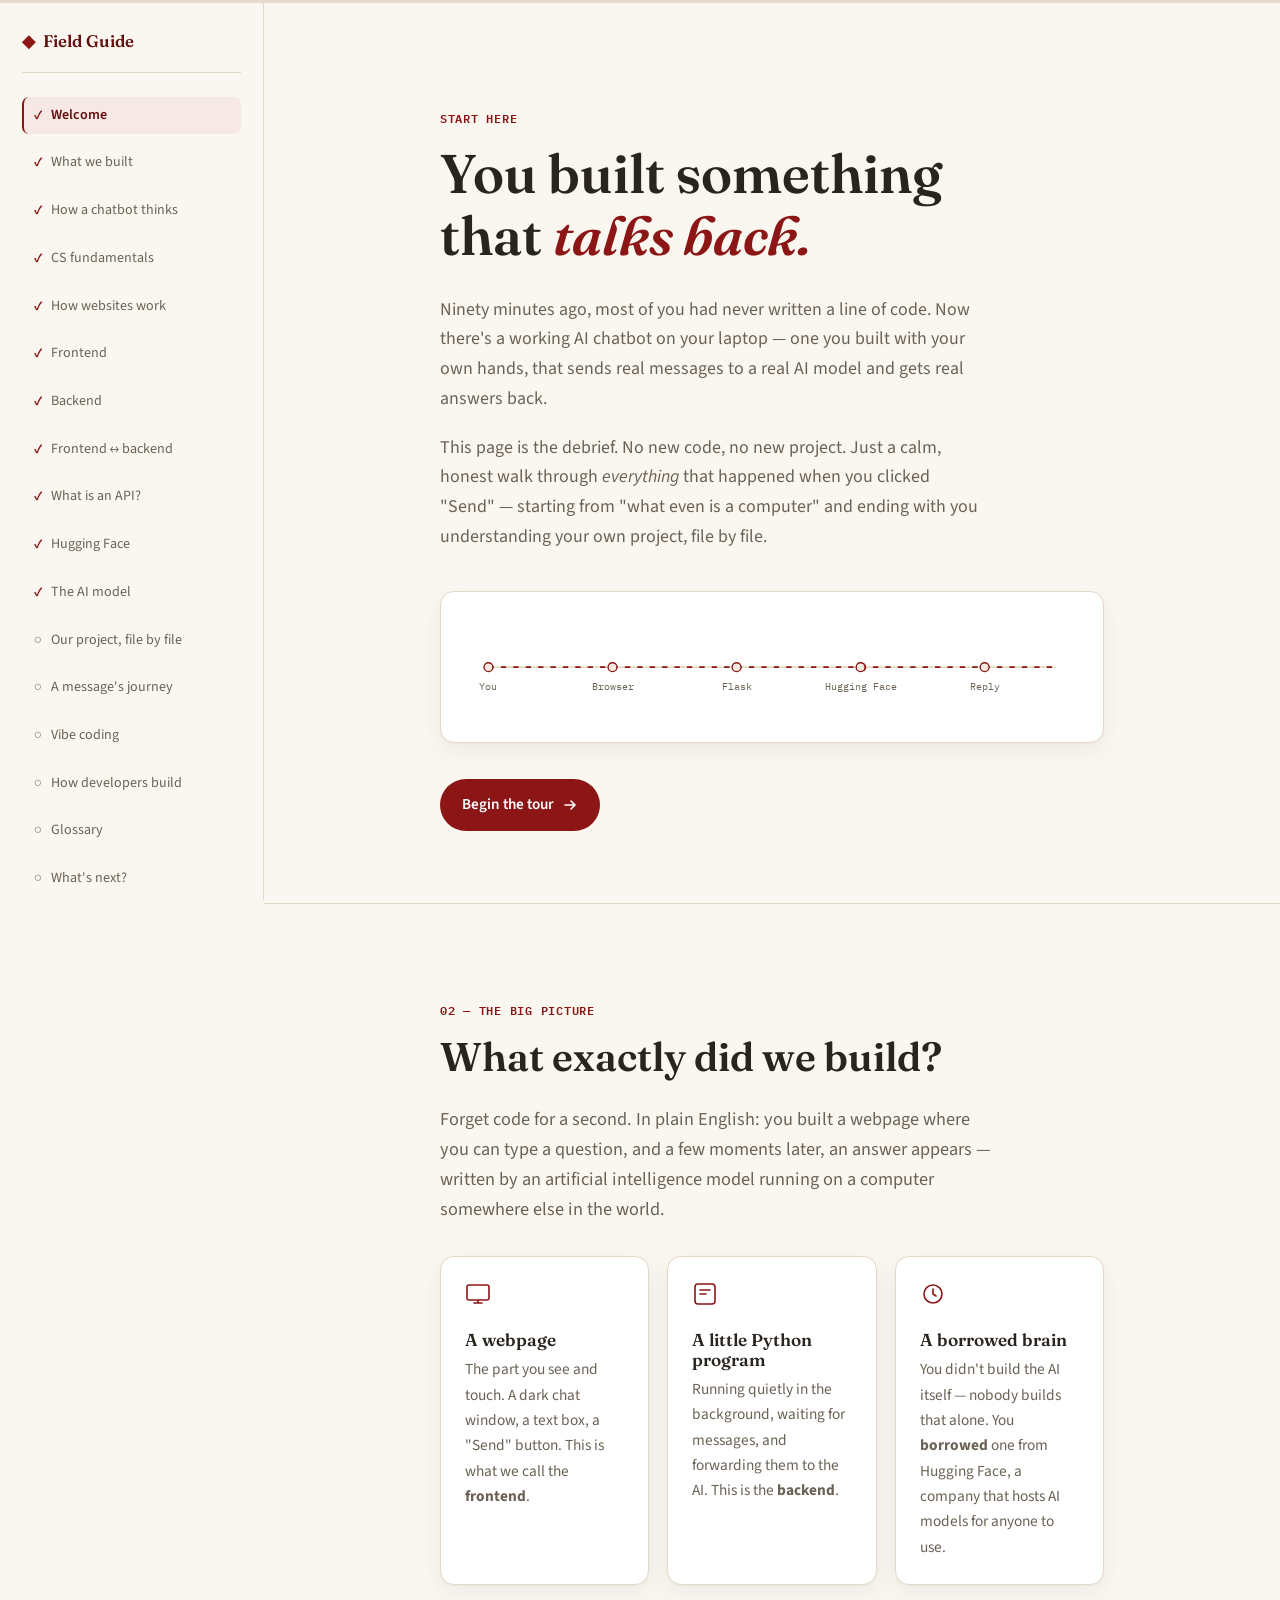
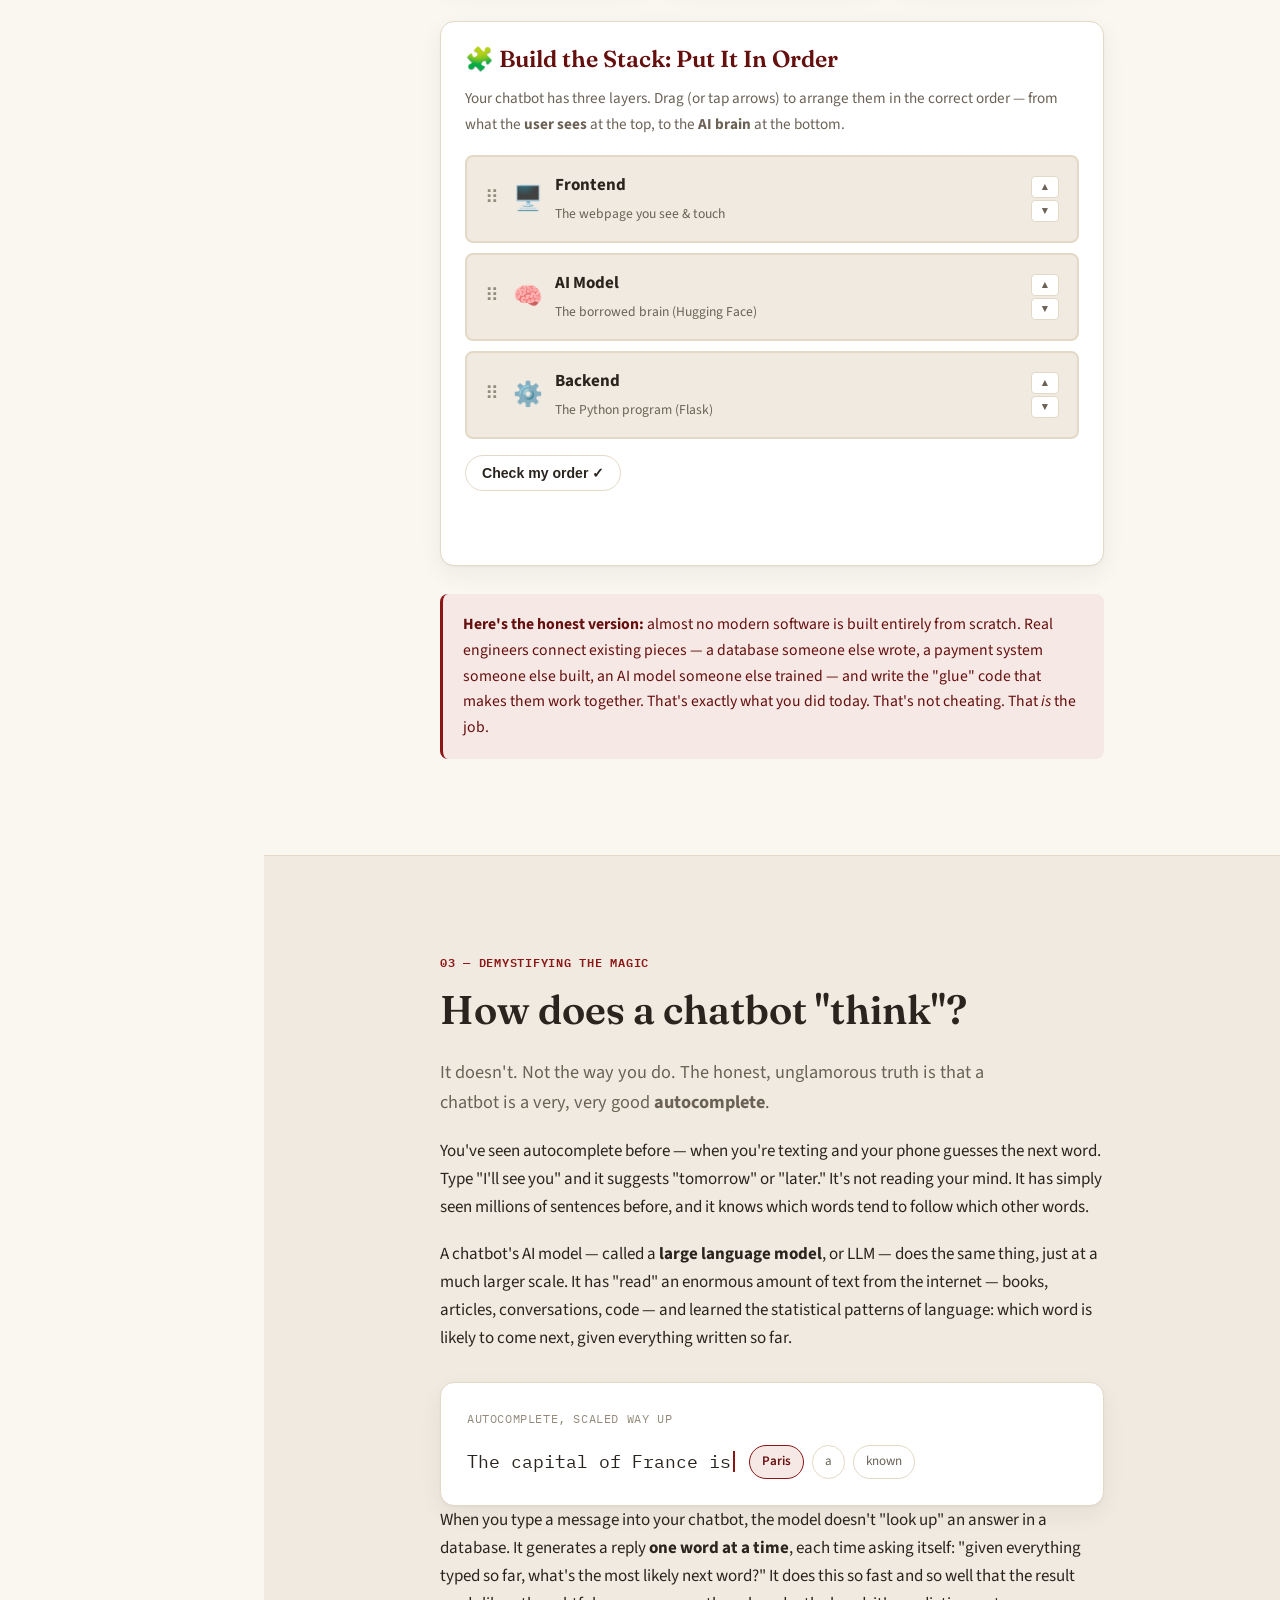
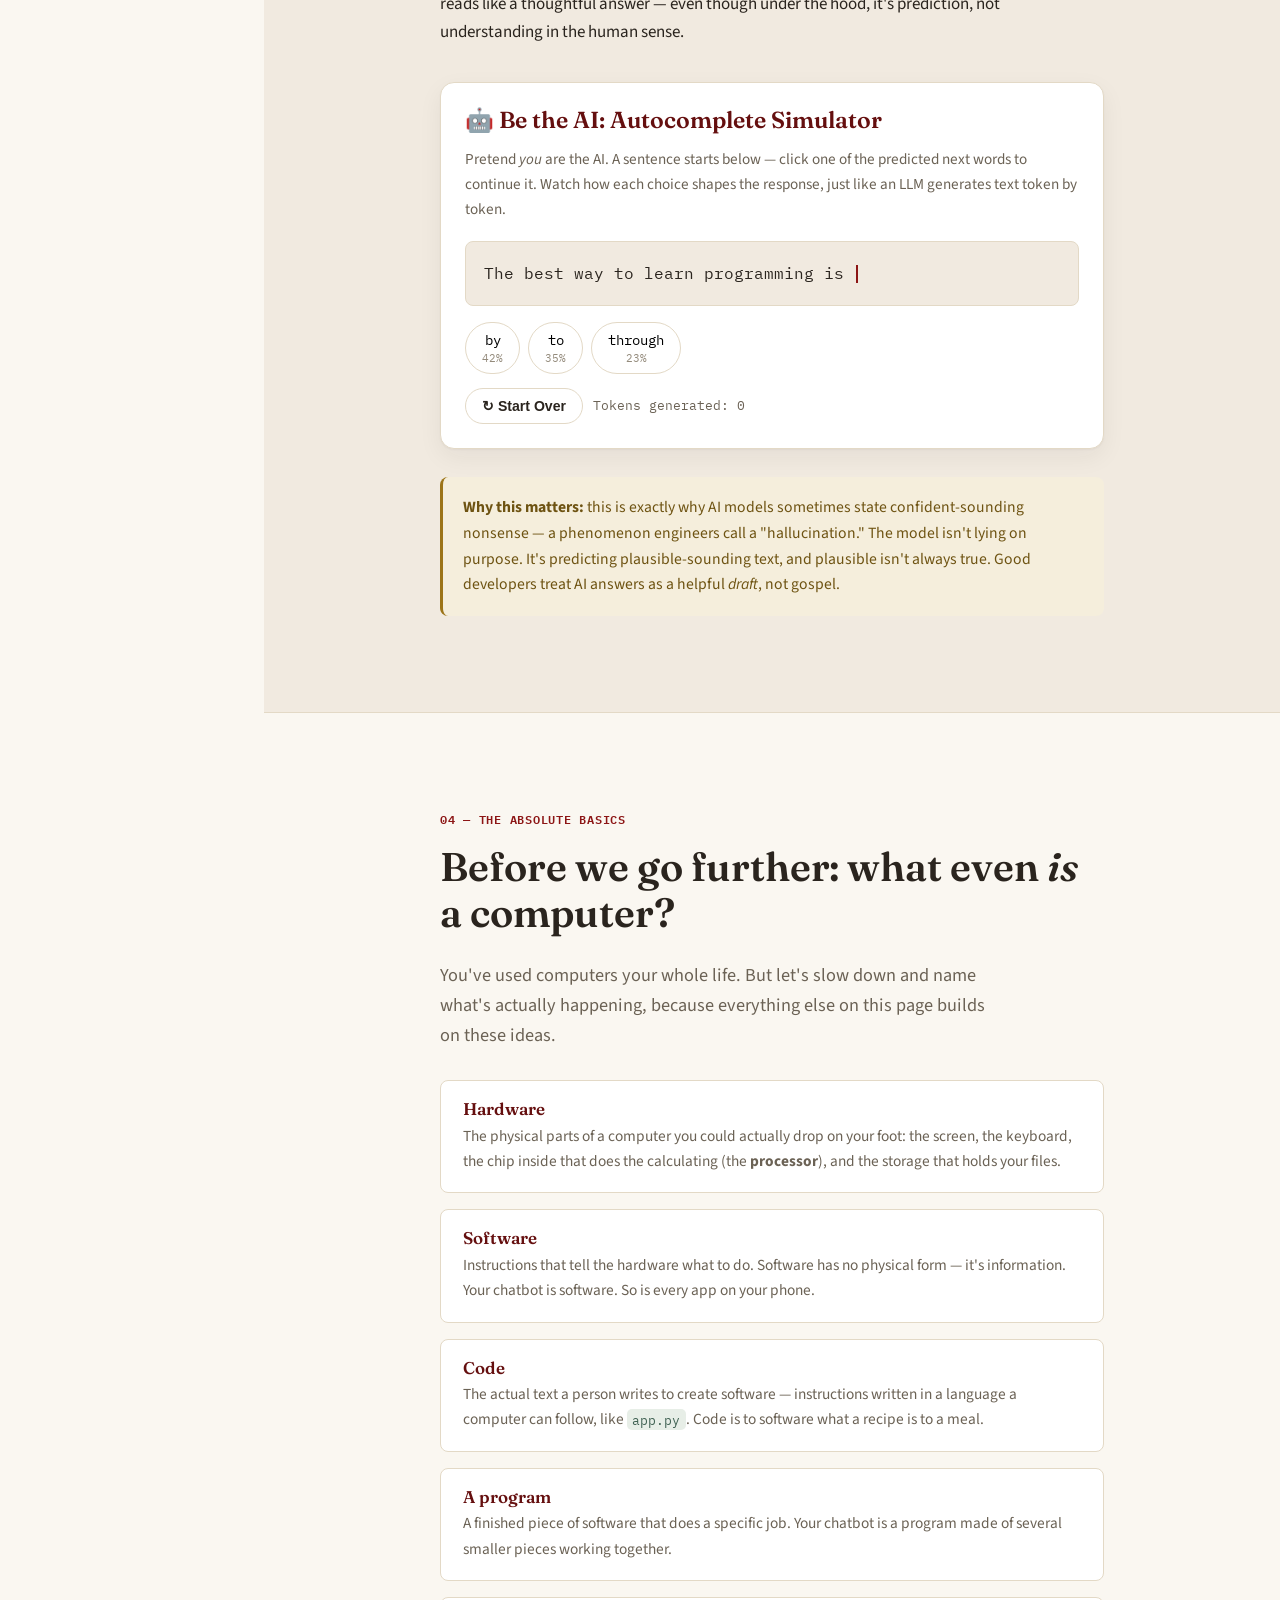
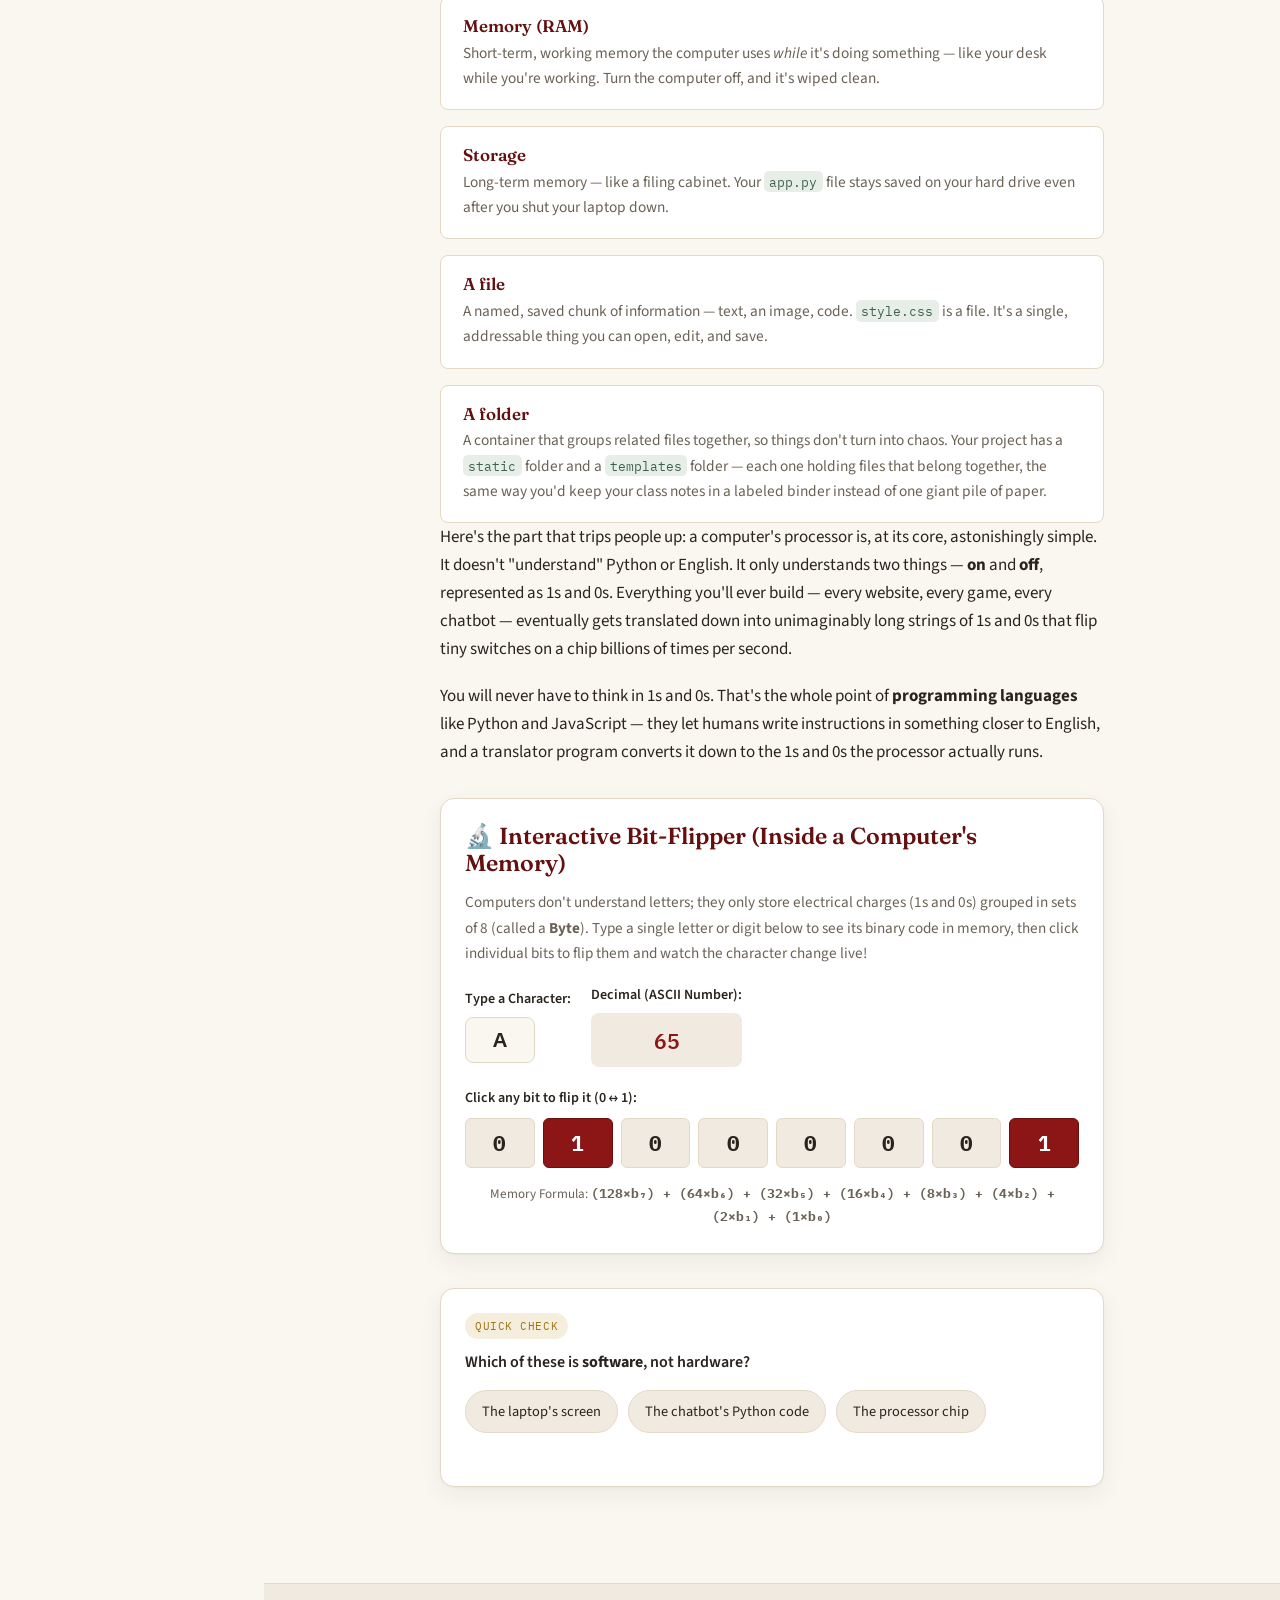
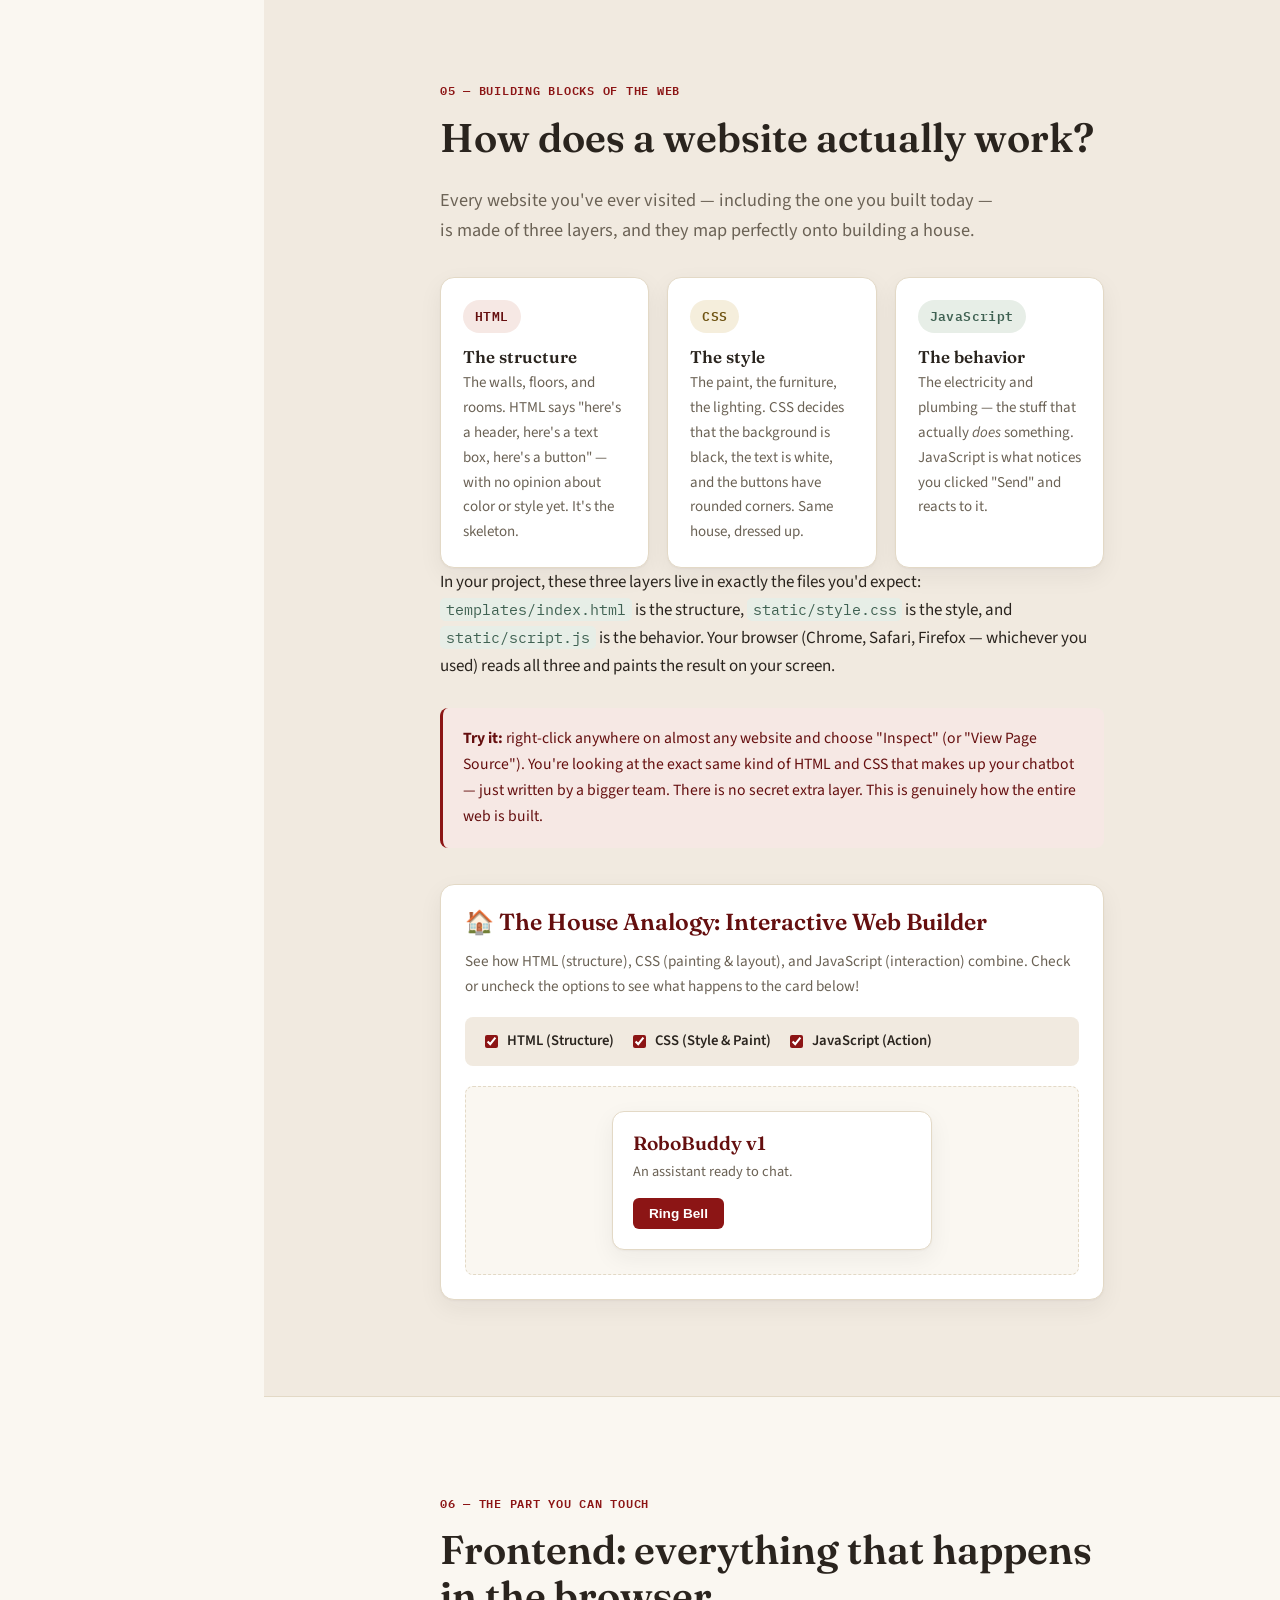
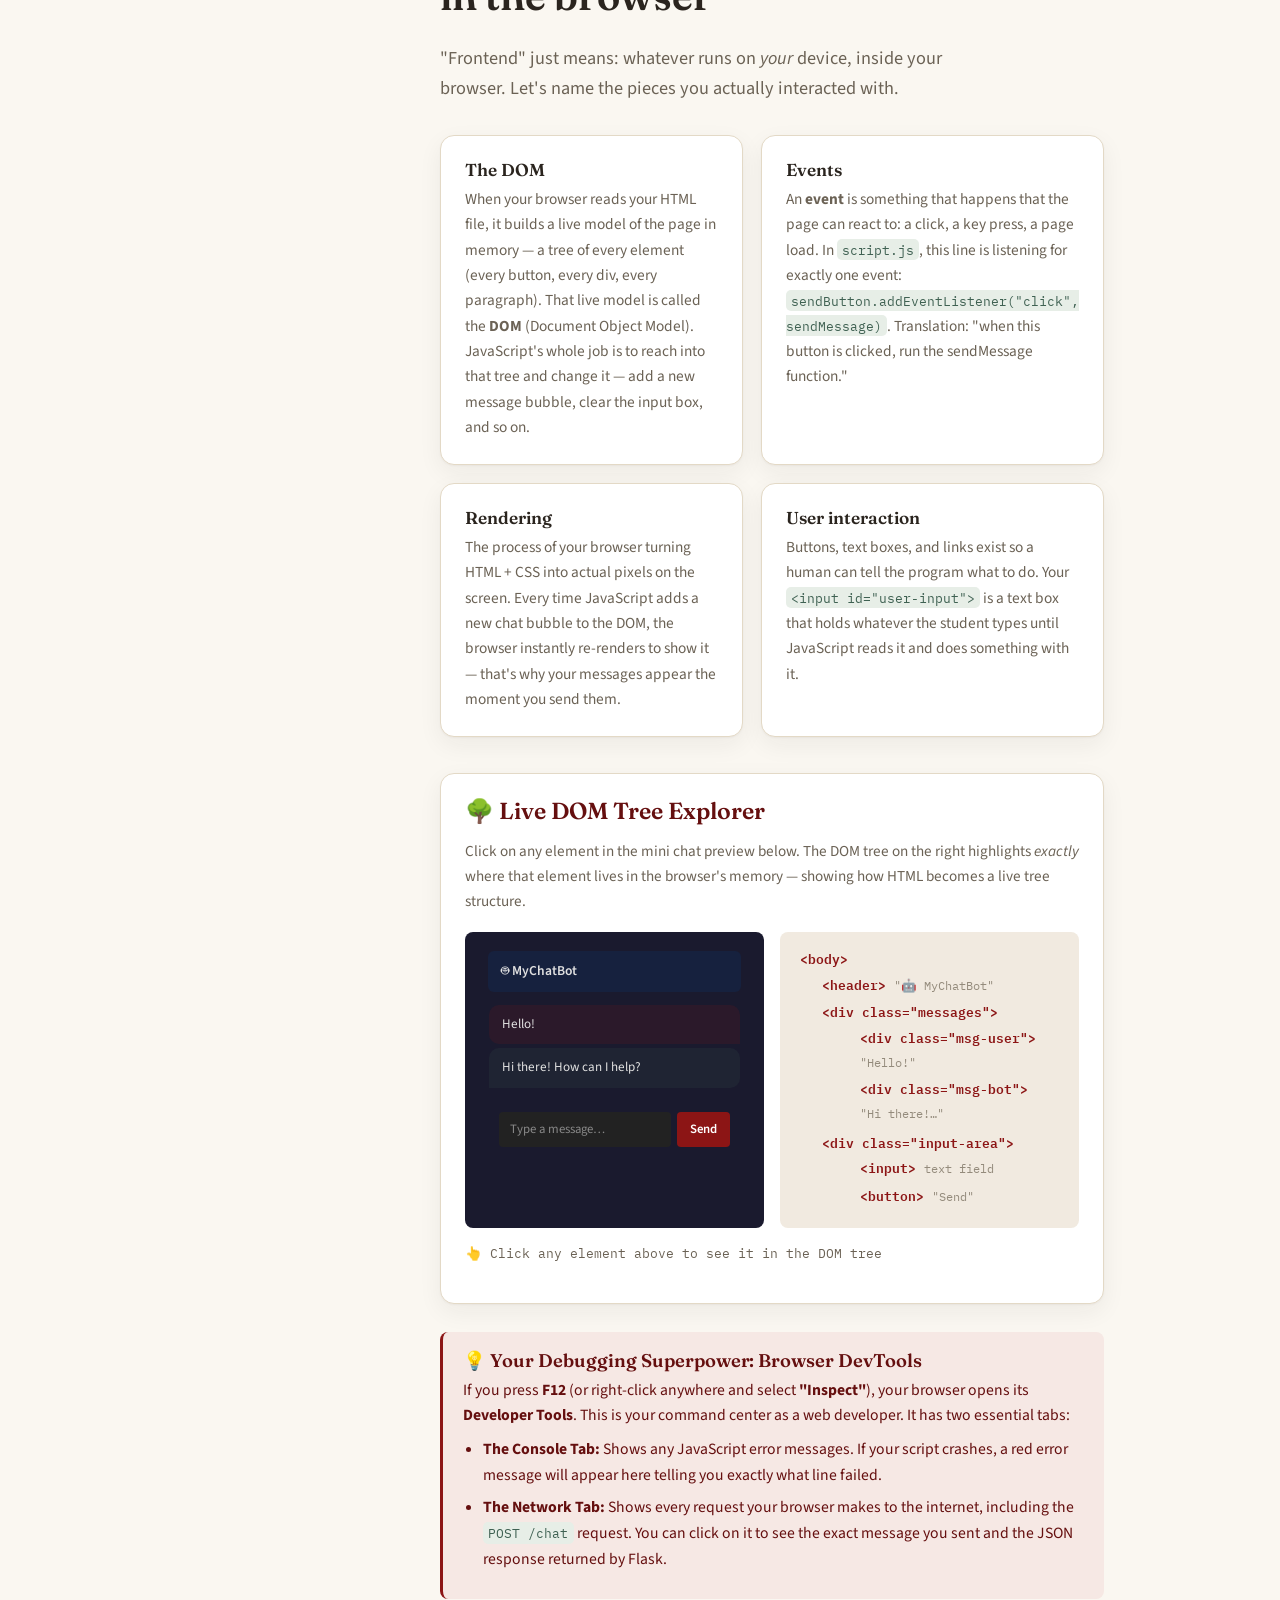
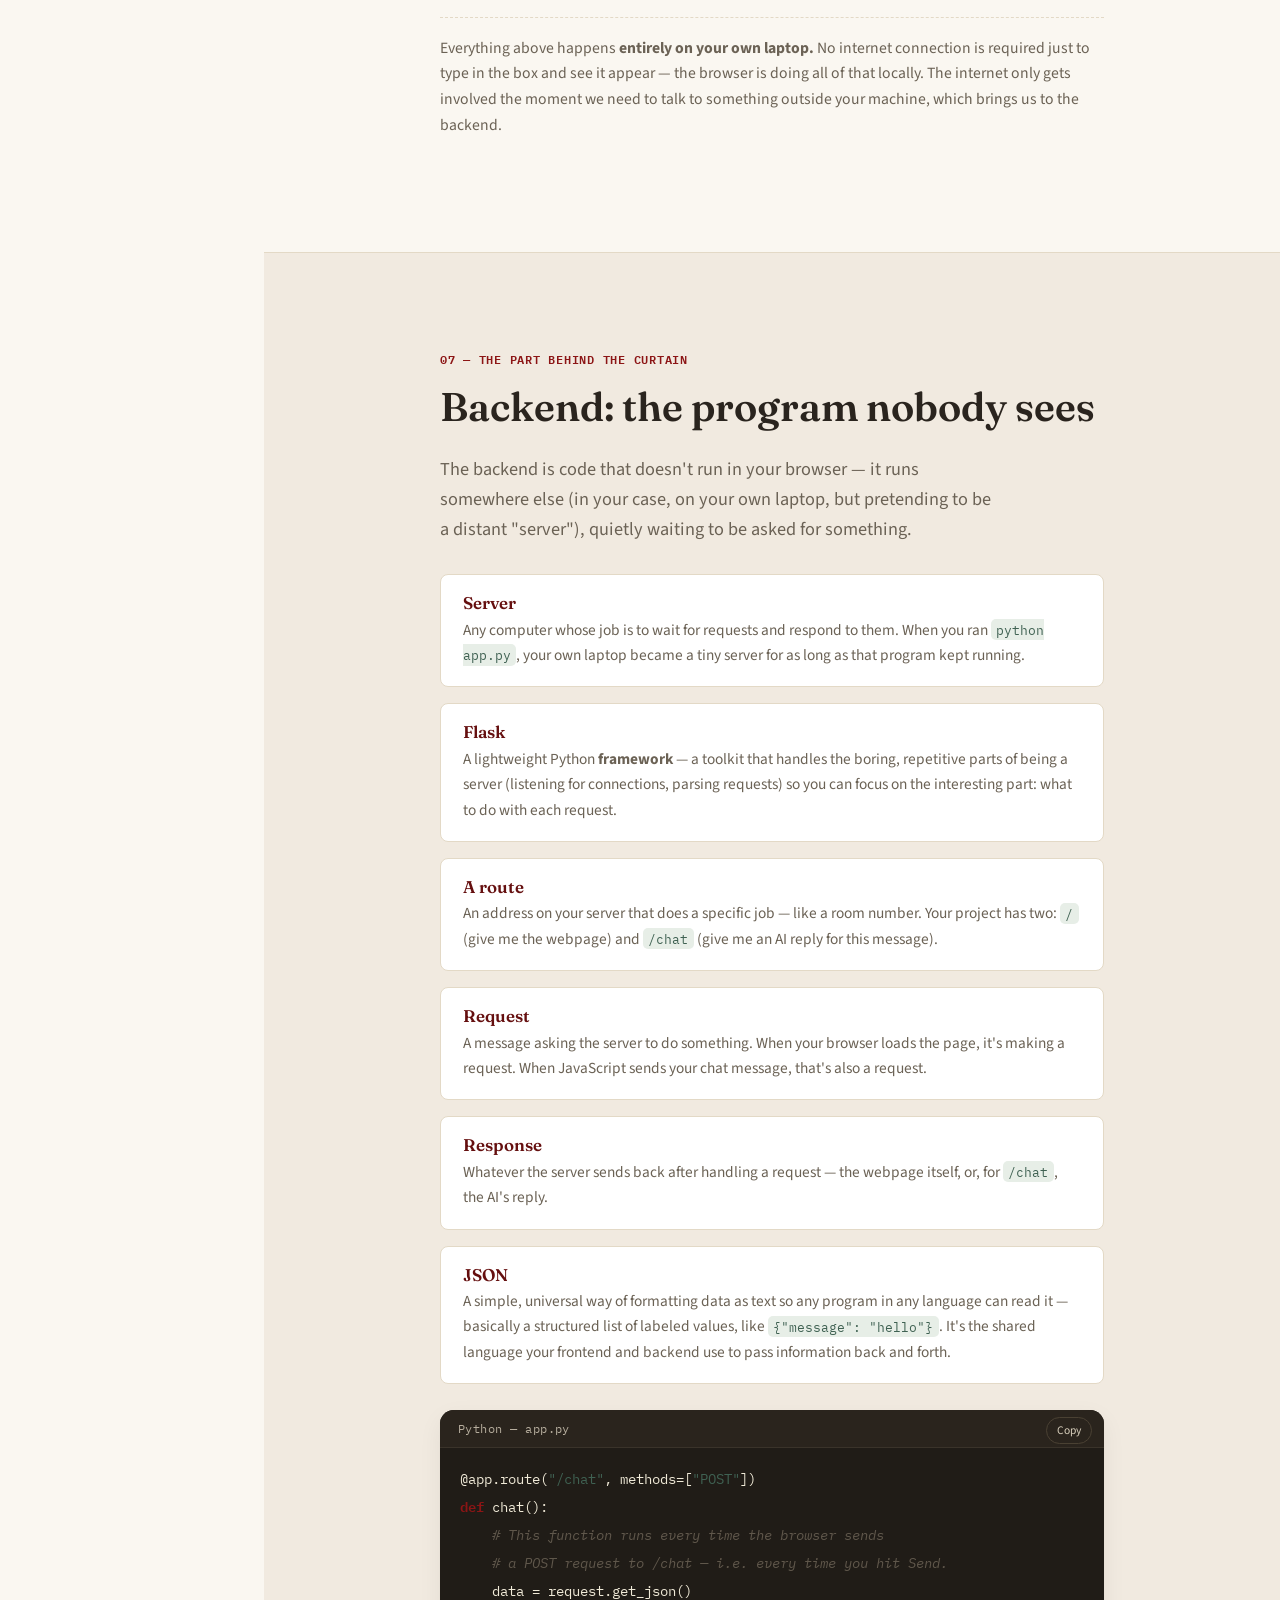
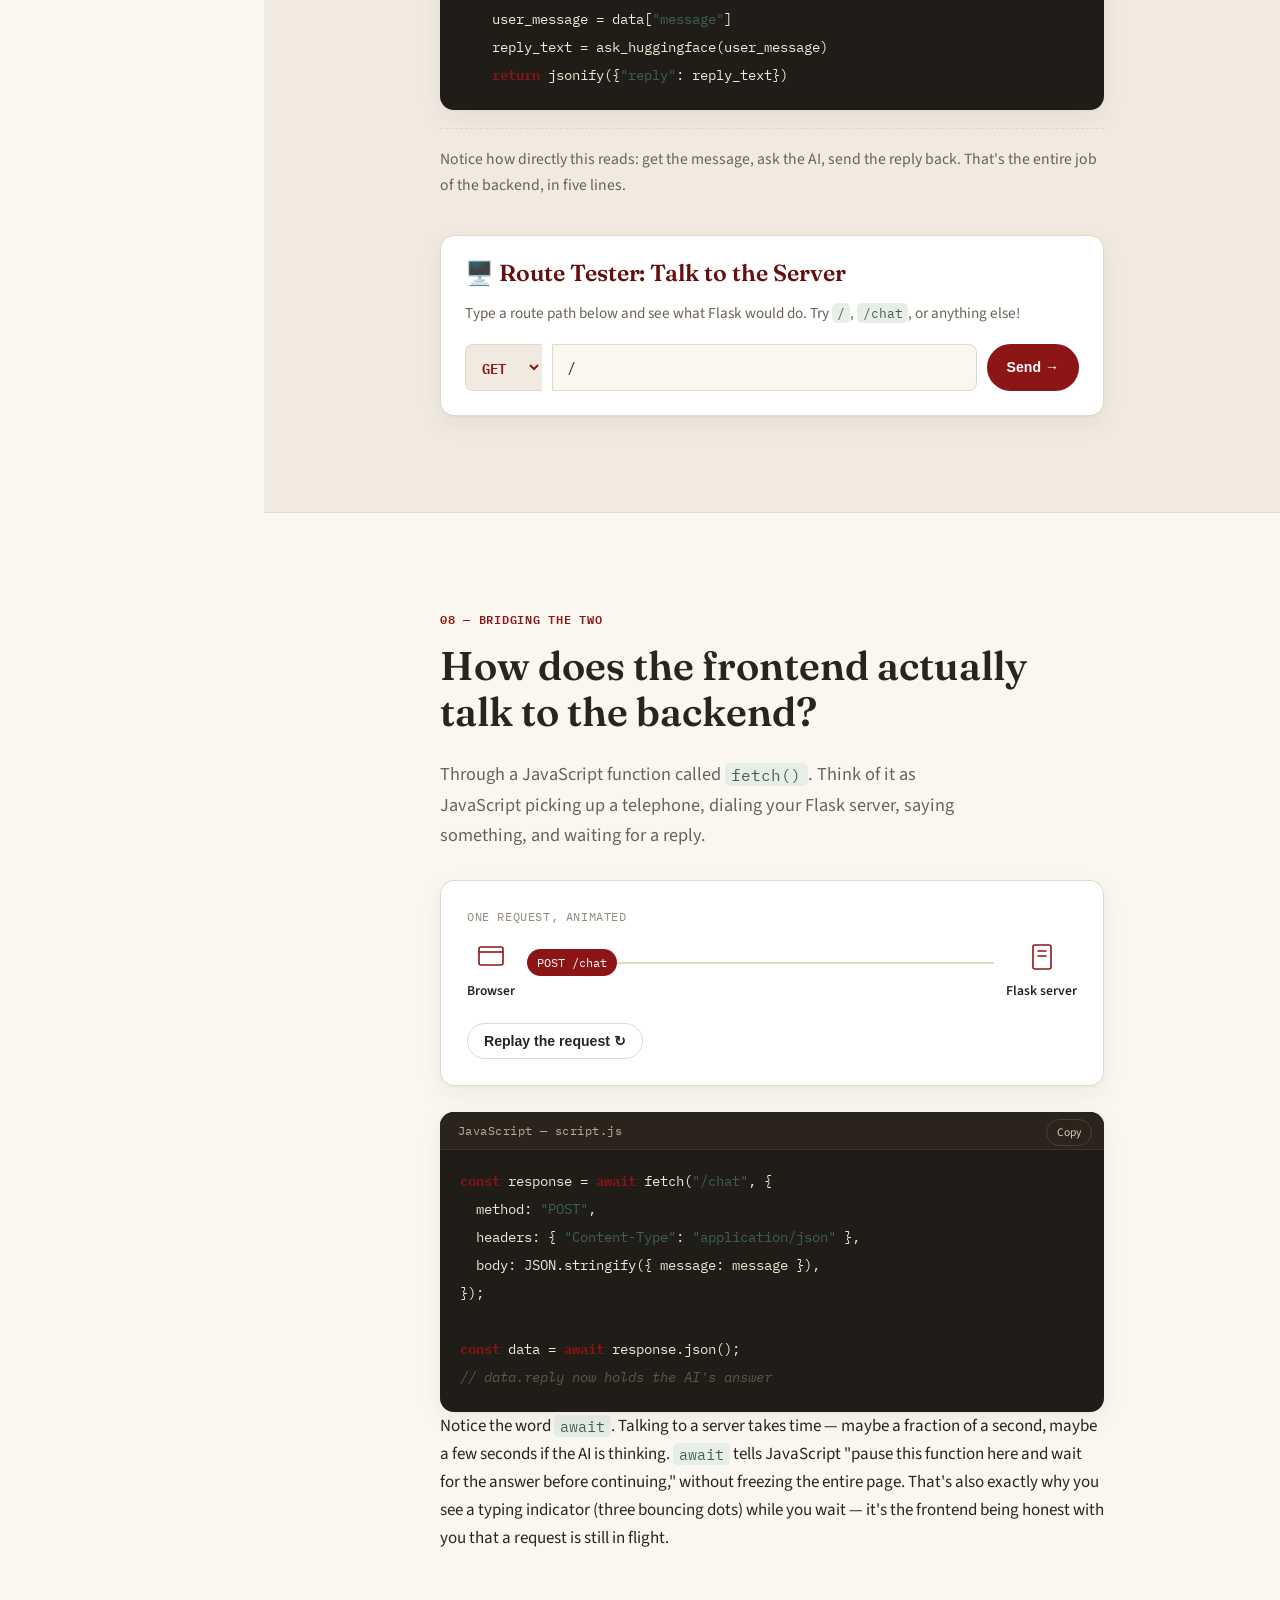
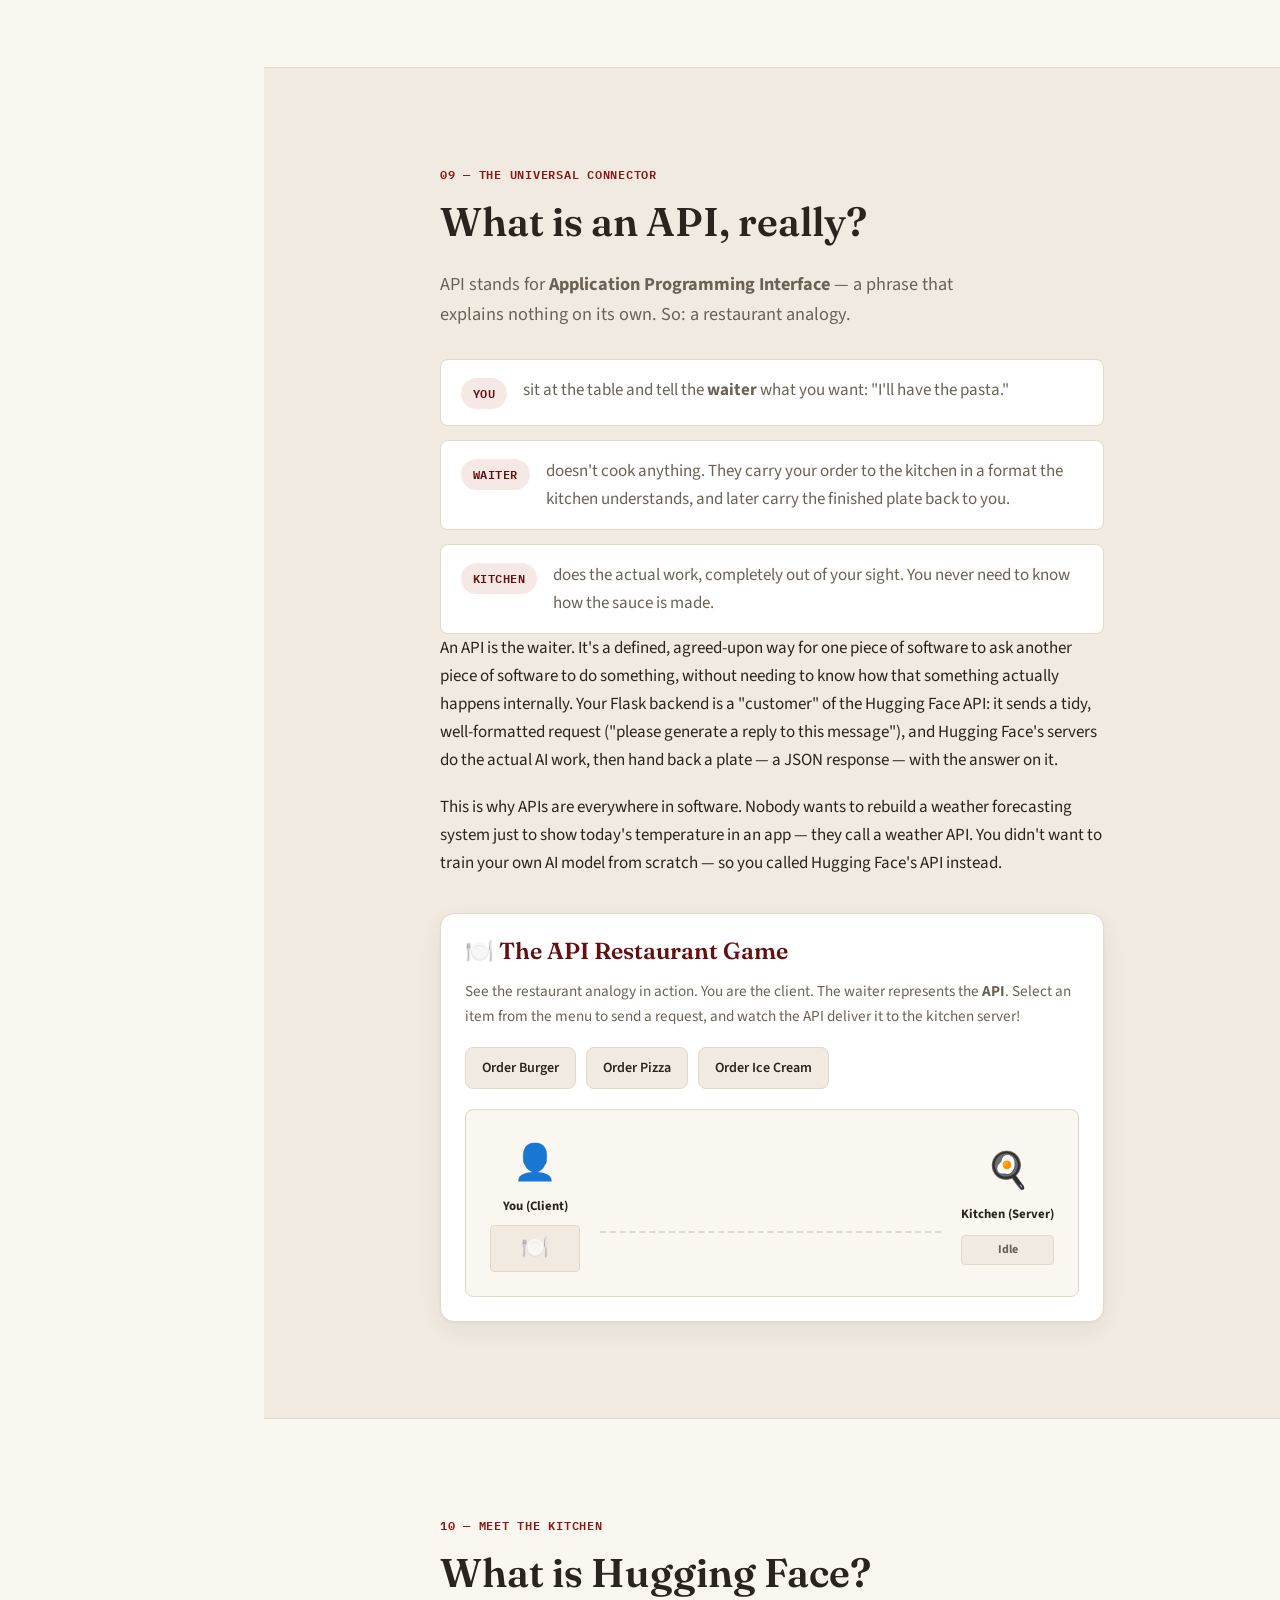
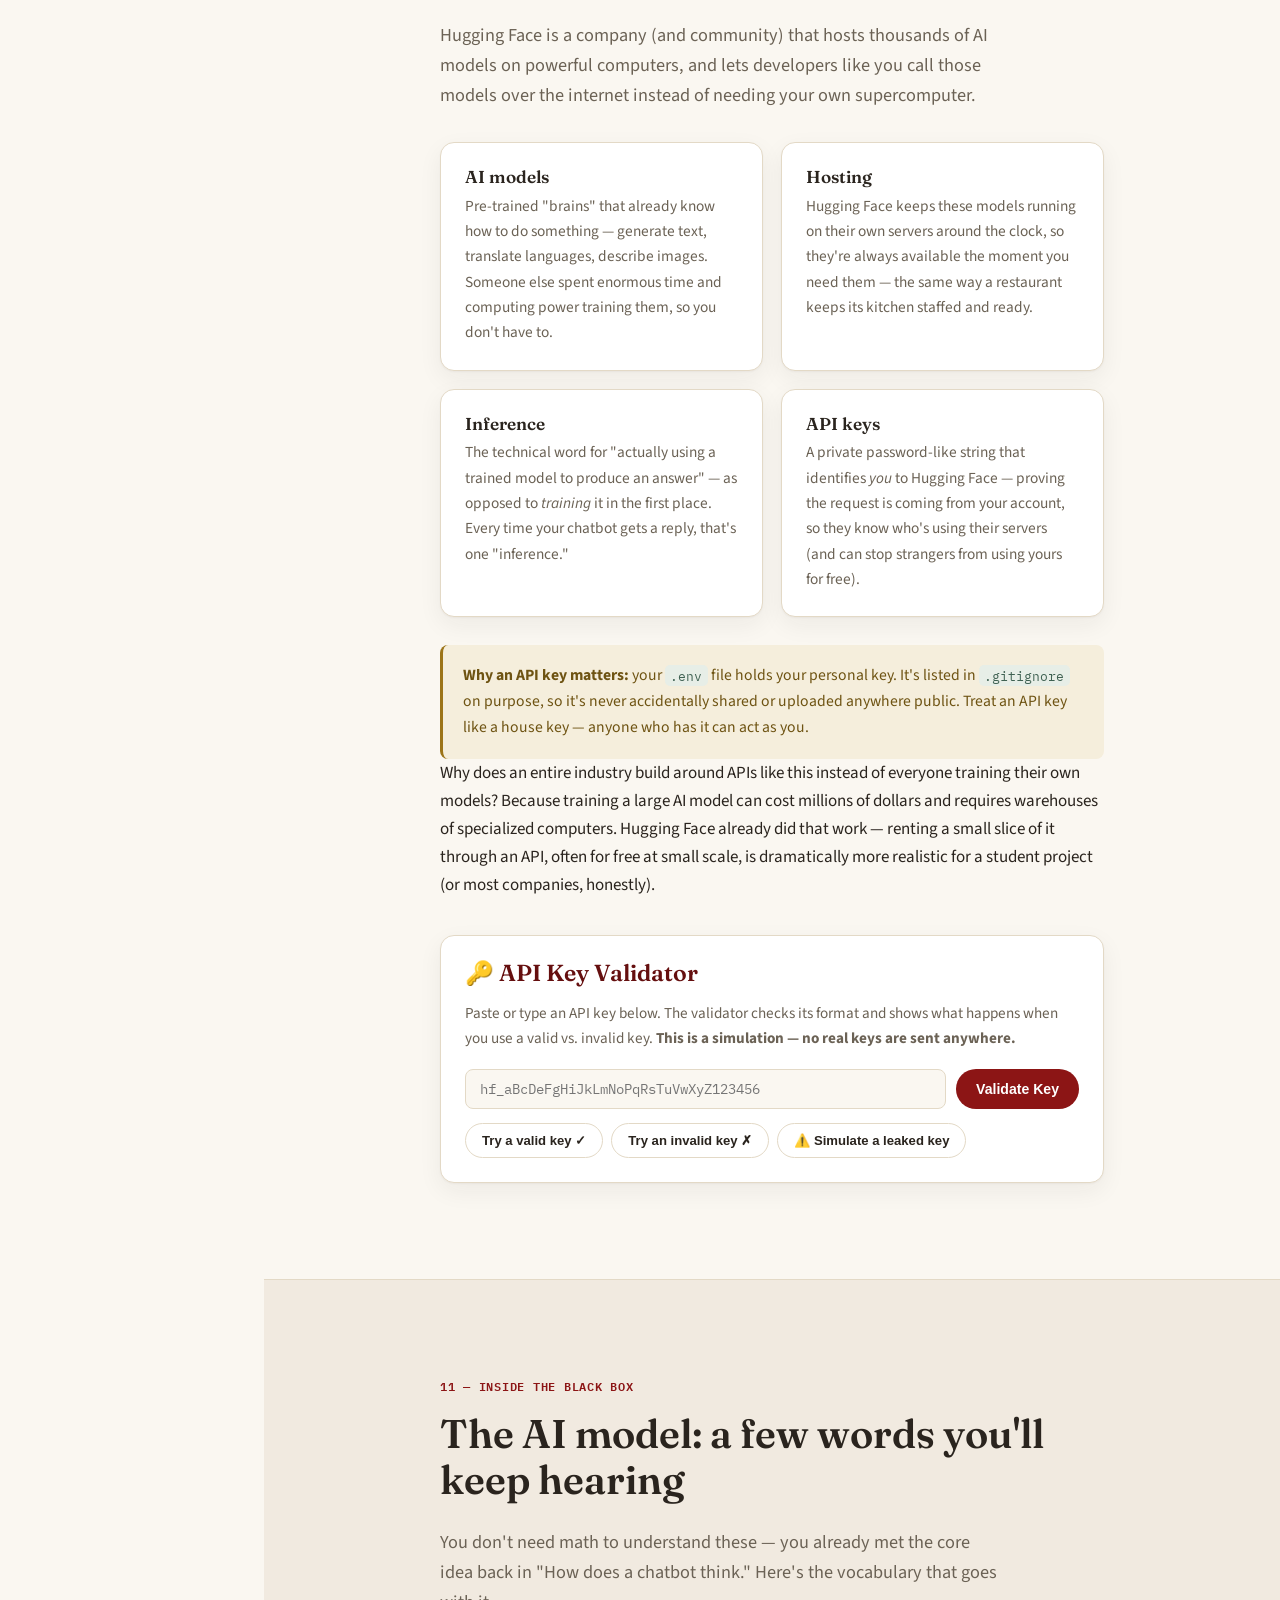
==== commit 3378b459: "fixed responsive adjustment for the teaching-site" ====
--- a/teaching-site/index.html
+++ b/teaching-site/index.html
@@ -1,607 +1,754 @@
 <!DOCTYPE html>
 <html lang="en">
+
 <head>
-<meta charset="UTF-8" />
-<meta name="viewport" content="width=device-width, initial-scale=1.0" />
-<title>How Your Chatbot Works — A Field Guide</title>
-<meta name="description" content="An interactive guide for first-semester students explaining, from zero, how the chatbot they built actually works." />
-
-<!-- Google Fonts: a warm academic serif for headlines, a clean sans for reading, a mono for code -->
-<link rel="preconnect" href="https://fonts.googleapis.com">
-<link rel="preconnect" href="https://fonts.gstatic.com" crossorigin>
-<link href="https://fonts.googleapis.com/css2?family=Fraunces:opsz,wght@9..144,400;9..144,500;9..144,600;9..144,700&family=Source+Sans+3:wght@400;500;600;700&family=IBM+Plex+Mono:wght@400;500;600&display=swap" rel="stylesheet">
-
-<link rel="stylesheet" href="style.css" />
+  <meta charset="UTF-8" />
+  <meta name="viewport" content="width=device-width, initial-scale=1.0, maximum-scale=1.0, user-scalable=no" />
+
+  <title>How Your Chatbot Works — A Field Guide</title>
+  <meta name="description"
+    content="An interactive guide for first-semester students explaining, from zero, how the chatbot they built actually works." />
+
+  <!-- Google Fonts: a warm academic serif for headlines, a clean sans for reading, a mono for code -->
+  <link rel="preconnect" href="https://fonts.googleapis.com">
+  <link rel="preconnect" href="https://fonts.gstatic.com" crossorigin>
+  <link
+    href="https://fonts.googleapis.com/css2?family=Fraunces:opsz,wght@9..144,400;9..144,500;9..144,600;9..144,700&family=Source+Sans+3:wght@400;500;600;700&family=IBM+Plex+Mono:wght@400;500;600&display=swap"
+    rel="stylesheet">
+
+  <link rel="stylesheet" href="style.css" />
 </head>
+
 <body>
 
-<!-- ============================================================
+  <!-- ============================================================
      TOP PROGRESS BAR — fills as the student scrolls through
      ============================================================ -->
-<div class="progress-track" aria-hidden="true">
-  <div class="progress-fill" id="progressFill"></div>
-</div>
-
-<!-- ============================================================
+  <div class="progress-track" aria-hidden="true">
+    <div class="progress-fill" id="progressFill"></div>
+  </div>
+
+  <!-- ============================================================
      MOBILE CONTENTS TOGGLE
      ============================================================ -->
-<button class="toc-toggle" id="tocToggle" aria-expanded="false" aria-controls="tocPanel">
-  <span class="toc-toggle-icon">
-    <svg width="18" height="18" viewBox="0 0 18 18" fill="none"><path d="M2 4.5H16M2 9H16M2 13.5H16" stroke="currentColor" stroke-width="1.6" stroke-linecap="round"/></svg>
-  </span>
-  Contents
-</button>
-
-<!-- ============================================================
+  <button class="toc-toggle" id="tocToggle" aria-expanded="false" aria-controls="tocPanel">
+    <span class="toc-toggle-icon">
+      <svg width="18" height="18" viewBox="0 0 18 18" fill="none">
+        <path d="M2 4.5H16M2 9H16M2 13.5H16" stroke="currentColor" stroke-width="1.6" stroke-linecap="round" />
+      </svg>
+    </span>
+    Contents
+  </button>
+
+  <!-- ============================================================
      TABLE OF CONTENTS / SCROLLSPY NAVIGATION
      ============================================================ -->
-<nav class="toc" id="tocPanel" aria-label="Table of contents">
-  <div class="toc-inner">
-    <div class="toc-brand">
-      <span class="toc-brand-mark">◆</span>
-      <span>Field Guide</span>
+  <nav class="toc" id="tocPanel" aria-label="Table of contents">
+    <div class="toc-inner">
+      <div class="toc-brand">
+        <span class="toc-brand-mark">◆</span>
+        <span>Field Guide</span>
+      </div>
+      <ol class="toc-list">
+        <li><a href="#welcome" data-toc>Welcome</a></li>
+        <li><a href="#what-we-built" data-toc>What we built</a></li>
+        <li><a href="#how-ai-thinks" data-toc>How a chatbot thinks</a></li>
+        <li><a href="#cs-fundamentals" data-toc>CS fundamentals</a></li>
+        <li><a href="#how-websites-work" data-toc>How websites work</a></li>
+        <li><a href="#frontend" data-toc>Frontend</a></li>
+        <li><a href="#backend" data-toc>Backend</a></li>
+        <li><a href="#conversation" data-toc>Frontend ↔ backend</a></li>
+        <li><a href="#apis" data-toc>What is an API?</a></li>
+        <li><a href="#huggingface" data-toc>Hugging Face</a></li>
+        <li><a href="#ai-model" data-toc>The AI model</a></li>
+        <li><a href="#project-walkthrough" data-toc>Our project, file by file</a></li>
+        <li><a href="#message-journey" data-toc>A message's journey</a></li>
+        <li><a href="#vibe-coding" data-toc>Vibe coding</a></li>
+        <li><a href="#how-developers-build" data-toc>How developers build</a></li>
+        <li><a href="#glossary" data-toc>Glossary</a></li>
+        <li><a href="#whats-next" data-toc>What's next?</a></li>
+      </ol>
     </div>
-    <ol class="toc-list">
-      <li><a href="#welcome" data-toc>Welcome</a></li>
-      <li><a href="#what-we-built" data-toc>What we built</a></li>
-      <li><a href="#how-ai-thinks" data-toc>How a chatbot thinks</a></li>
-      <li><a href="#cs-fundamentals" data-toc>CS fundamentals</a></li>
-      <li><a href="#how-websites-work" data-toc>How websites work</a></li>
-      <li><a href="#frontend" data-toc>Frontend</a></li>
-      <li><a href="#backend" data-toc>Backend</a></li>
-      <li><a href="#conversation" data-toc>Frontend ↔ backend</a></li>
-      <li><a href="#apis" data-toc>What is an API?</a></li>
-      <li><a href="#huggingface" data-toc>Hugging Face</a></li>
-      <li><a href="#ai-model" data-toc>The AI model</a></li>
-      <li><a href="#project-walkthrough" data-toc>Our project, file by file</a></li>
-      <li><a href="#message-journey" data-toc>A message's journey</a></li>
-      <li><a href="#vibe-coding" data-toc>Vibe coding</a></li>
-      <li><a href="#how-developers-build" data-toc>How developers build</a></li>
-      <li><a href="#glossary" data-toc>Glossary</a></li>
-      <li><a href="#whats-next" data-toc>What's next?</a></li>
-    </ol>
-  </div>
-</nav>
-
-<main class="page">
-
-  <!-- ============================================================
+  </nav>
+
+  <main class="page">
+
+    <!-- ============================================================
        01 — WELCOME
        ============================================================ -->
-  <section class="section hero" id="welcome">
-    <div class="container">
-      <p class="eyebrow">Start here</p>
-      <h1 class="hero-title">You built something that <em>talks back.</em></h1>
-      <p class="hero-sub">
-        Ninety minutes ago, most of you had never written a line of code. Now there's a
-        working AI chatbot on your laptop — one you built with your own hands, that sends
-        real messages to a real AI model and gets real answers back.
-      </p>
-      <p class="hero-sub">
-        This page is the debrief. No new code, no new project. Just a calm, honest walk
-        through <em>everything</em> that happened when you clicked "Send" — starting from
-        "what even is a computer" and ending with you understanding your own project,
-        file by file.
-      </p>
-
-      <div class="hero-journey" aria-hidden="true">
-        <!-- Ambient mini version of the signature "message journey" diagram -->
-        <svg viewBox="0 0 720 120" class="journey-svg journey-svg-mini" preserveAspectRatio="xMidYMid meet">
-          <line x1="40" y1="60" x2="680" y2="60" stroke="var(--line)" stroke-width="2"/>
-          <path id="miniPath" d="M40,60 L680,60" fill="none" stroke="var(--cardinal)" stroke-width="2" stroke-dasharray="6 8" />
-          <circle id="miniPulse" r="5" fill="var(--cardinal)">
-            <animateMotion dur="6s" repeatCount="indefinite" path="M40,60 L680,60" />
-          </circle>
-          <g font-family="IBM Plex Mono, monospace" font-size="11" fill="var(--ink-soft)">
-            <g transform="translate(40,60)"><circle r="5" fill="var(--panel)" stroke="var(--cardinal)" stroke-width="1.5"/><text y="26" text-anchor="middle">You</text></g>
-            <g transform="translate(180,60)"><circle r="5" fill="var(--panel)" stroke="var(--cardinal)" stroke-width="1.5"/><text y="26" text-anchor="middle">Browser</text></g>
-            <g transform="translate(320,60)"><circle r="5" fill="var(--panel)" stroke="var(--cardinal)" stroke-width="1.5"/><text y="26" text-anchor="middle">Flask</text></g>
-            <g transform="translate(460,60)"><circle r="5" fill="var(--panel)" stroke="var(--cardinal)" stroke-width="1.5"/><text y="26" text-anchor="middle">Hugging Face</text></g>
-            <g transform="translate(600,60)"><circle r="5" fill="var(--panel)" stroke="var(--cardinal)" stroke-width="1.5"/><text y="26" text-anchor="middle">Reply</text></g>
-          </g>
-        </svg>
+    <section class="section hero" id="welcome">
+      <div class="container">
+        <p class="eyebrow">Start here</p>
+        <h1 class="hero-title">You built something that <em>talks back.</em></h1>
+        <p class="hero-sub">
+          Ninety minutes ago, most of you had never written a line of code. Now there's a
+          working AI chatbot on your laptop — one you built with your own hands, that sends
+          real messages to a real AI model and gets real answers back.
+        </p>
+        <p class="hero-sub">
+          This page is the debrief. No new code, no new project. Just a calm, honest walk
+          through <em>everything</em> that happened when you clicked "Send" — starting from
+          "what even is a computer" and ending with you understanding your own project,
+          file by file.
+        </p>
+
+        <div class="hero-journey" aria-hidden="true">
+          <!-- Ambient mini version of the signature "message journey" diagram -->
+          <svg viewBox="0 0 720 120" class="journey-svg journey-svg-mini" preserveAspectRatio="xMidYMid meet">
+            <line x1="40" y1="60" x2="680" y2="60" stroke="var(--line)" stroke-width="2" />
+            <path id="miniPath" d="M40,60 L680,60" fill="none" stroke="var(--cardinal)" stroke-width="2"
+              stroke-dasharray="6 8" />
+            <circle id="miniPulse" r="5" fill="var(--cardinal)">
+              <animateMotion dur="6s" repeatCount="indefinite" path="M40,60 L680,60" />
+            </circle>
+            <g font-family="IBM Plex Mono, monospace" font-size="11" fill="var(--ink-soft)">
+              <g transform="translate(40,60)">
+                <circle r="5" fill="var(--panel)" stroke="var(--cardinal)" stroke-width="1.5" /><text y="26"
+                  text-anchor="middle">You</text>
+              </g>
+              <g transform="translate(180,60)">
+                <circle r="5" fill="var(--panel)" stroke="var(--cardinal)" stroke-width="1.5" /><text y="26"
+                  text-anchor="middle">Browser</text>
+              </g>
+              <g transform="translate(320,60)">
+                <circle r="5" fill="var(--panel)" stroke="var(--cardinal)" stroke-width="1.5" /><text y="26"
+                  text-anchor="middle">Flask</text>
+              </g>
+              <g transform="translate(460,60)">
+                <circle r="5" fill="var(--panel)" stroke="var(--cardinal)" stroke-width="1.5" /><text y="26"
+                  text-anchor="middle">Hugging Face</text>
+              </g>
+              <g transform="translate(600,60)">
+                <circle r="5" fill="var(--panel)" stroke="var(--cardinal)" stroke-width="1.5" /><text y="26"
+                  text-anchor="middle">Reply</text>
+              </g>
+            </g>
+          </svg>
+        </div>
+
+        <a href="#what-we-built" class="btn-primary scroll-hint">
+          Begin the tour
+          <svg width="16" height="16" viewBox="0 0 16 16" fill="none">
+            <path d="M3 8H13M13 8L9 4M13 8L9 12" stroke="currentColor" stroke-width="1.6" stroke-linecap="round"
+              stroke-linejoin="round" />
+          </svg>
+        </a>
       </div>
-
-      <a href="#what-we-built" class="btn-primary scroll-hint">
-        Begin the tour
-        <svg width="16" height="16" viewBox="0 0 16 16" fill="none"><path d="M3 8H13M13 8L9 4M13 8L9 12" stroke="currentColor" stroke-width="1.6" stroke-linecap="round" stroke-linejoin="round"/></svg>
-      </a>
-    </div>
-  </section>
-
-  <!-- ============================================================
+    </section>
+
+    <!-- ============================================================
        02 — WHAT WE BUILT
        ============================================================ -->
-  <section class="section" id="what-we-built">
-    <div class="container">
-      <p class="eyebrow">02 — The big picture</p>
-      <h2>What exactly did we build?</h2>
-      <p class="lead">
-        Forget code for a second. In plain English: you built a webpage where you can type
-        a question, and a few moments later, an answer appears — written by an artificial
-        intelligence model running on a computer somewhere else in the world.
-      </p>
-
-      <div class="card-grid three">
-        <div class="card">
-          <div class="card-icon" aria-hidden="true">
-            <svg width="26" height="26" viewBox="0 0 26 26" fill="none"><rect x="2" y="4" width="22" height="15" rx="2" stroke="var(--cardinal)" stroke-width="1.6"/><path d="M9 22H17" stroke="var(--cardinal)" stroke-width="1.6" stroke-linecap="round"/><path d="M13 19V22" stroke="var(--cardinal)" stroke-width="1.6"/></svg>
-          </div>
-          <h3>A webpage</h3>
-          <p>The part you see and touch. A dark chat window, a text box, a "Send" button. This is what we call the <strong>frontend</strong>.</p>
-        </div>
-        <div class="card">
-          <div class="card-icon" aria-hidden="true">
-            <svg width="26" height="26" viewBox="0 0 26 26" fill="none"><rect x="3" y="3" width="20" height="20" rx="3" stroke="var(--cardinal)" stroke-width="1.6"/><path d="M8 9H18M8 13H14" stroke="var(--cardinal)" stroke-width="1.6" stroke-linecap="round"/></svg>
-          </div>
-          <h3>A little Python program</h3>
-          <p>Running quietly in the background, waiting for messages, and forwarding them to the AI. This is the <strong>backend</strong>.</p>
-        </div>
-        <div class="card">
-          <div class="card-icon" aria-hidden="true">
-            <svg width="26" height="26" viewBox="0 0 26 26" fill="none"><circle cx="13" cy="13" r="9" stroke="var(--cardinal)" stroke-width="1.6"/><path d="M13 8V13L16 15" stroke="var(--cardinal)" stroke-width="1.6" stroke-linecap="round"/></svg>
-          </div>
-          <h3>A borrowed brain</h3>
-          <p>You didn't build the AI itself — nobody builds that alone. You <strong>borrowed</strong> one from Hugging Face, a company that hosts AI models for anyone to use.</p>
+    <section class="section" id="what-we-built">
+      <div class="container">
+        <p class="eyebrow">02 — The big picture</p>
+        <h2>What exactly did we build?</h2>
+        <p class="lead">
+          Forget code for a second. In plain English: you built a webpage where you can type
+          a question, and a few moments later, an answer appears — written by an artificial
+          intelligence model running on a computer somewhere else in the world.
+        </p>
+
+        <div class="card-grid three">
+          <div class="card">
+            <div class="card-icon" aria-hidden="true">
+              <svg width="26" height="26" viewBox="0 0 26 26" fill="none">
+                <rect x="2" y="4" width="22" height="15" rx="2" stroke="var(--cardinal)" stroke-width="1.6" />
+                <path d="M9 22H17" stroke="var(--cardinal)" stroke-width="1.6" stroke-linecap="round" />
+                <path d="M13 19V22" stroke="var(--cardinal)" stroke-width="1.6" />
+              </svg>
+            </div>
+            <h3>A webpage</h3>
+            <p>The part you see and touch. A dark chat window, a text box, a "Send" button. This is what we call the
+              <strong>frontend</strong>.</p>
+          </div>
+          <div class="card">
+            <div class="card-icon" aria-hidden="true">
+              <svg width="26" height="26" viewBox="0 0 26 26" fill="none">
+                <rect x="3" y="3" width="20" height="20" rx="3" stroke="var(--cardinal)" stroke-width="1.6" />
+                <path d="M8 9H18M8 13H14" stroke="var(--cardinal)" stroke-width="1.6" stroke-linecap="round" />
+              </svg>
+            </div>
+            <h3>A little Python program</h3>
+            <p>Running quietly in the background, waiting for messages, and forwarding them to the AI. This is the
+              <strong>backend</strong>.</p>
+          </div>
+          <div class="card">
+            <div class="card-icon" aria-hidden="true">
+              <svg width="26" height="26" viewBox="0 0 26 26" fill="none">
+                <circle cx="13" cy="13" r="9" stroke="var(--cardinal)" stroke-width="1.6" />
+                <path d="M13 8V13L16 15" stroke="var(--cardinal)" stroke-width="1.6" stroke-linecap="round" />
+              </svg>
+            </div>
+            <h3>A borrowed brain</h3>
+            <p>You didn't build the AI itself — nobody builds that alone. You <strong>borrowed</strong> one from Hugging
+              Face, a company that hosts AI models for anyone to use.</p>
+          </div>
+        </div>
+
+        <!-- Interactive: Build the Stack Game -->
+        <div class="sandbox-container" id="stackGameSandbox"
+          style="margin-top: 36px; padding: 24px; background: var(--card-bg); border: 1px solid var(--line); border-radius: var(--radius); box-shadow: var(--shadow);">
+          <h3
+            style="margin-top: 0; font-family: var(--font-display); color: var(--cardinal-deep); font-size: clamp(1.2rem, 1.0rem + 0.8vw, 1.45rem);">
+            🧩 Build the Stack: Put It In Order</h3>
+          <p style="font-size: 0.95rem; color: var(--ink-soft); margin-bottom: 18px;">Your chatbot has three layers.
+            Drag (or tap arrows) to arrange them in the correct order — from what the <strong>user sees</strong> at the
+            top, to the <strong>AI brain</strong> at the bottom.</p>
+
+          <div id="stackGame" class="stack-game">
+            <div class="stack-item" draggable="true" data-correct="0" data-id="frontend">
+              <span class="stack-grip">⠿</span>
+              <div class="stack-item-content">
+                <span class="stack-emoji">🖥️</span>
+                <div><strong>Frontend</strong><br><small>The webpage you see & touch</small></div>
+              </div>
+              <div class="stack-arrows">
+                <button class="stack-arrow-btn stack-up" aria-label="Move up">▲</button>
+                <button class="stack-arrow-btn stack-down" aria-label="Move down">▼</button>
+              </div>
+            </div>
+            <div class="stack-item" draggable="true" data-correct="2" data-id="ai">
+              <span class="stack-grip">⠿</span>
+              <div class="stack-item-content">
+                <span class="stack-emoji">🧠</span>
+                <div><strong>AI Model</strong><br><small>The borrowed brain (Hugging Face)</small></div>
+              </div>
+              <div class="stack-arrows">
+                <button class="stack-arrow-btn stack-up" aria-label="Move up">▲</button>
+                <button class="stack-arrow-btn stack-down" aria-label="Move down">▼</button>
+              </div>
+            </div>
+            <div class="stack-item" draggable="true" data-correct="1" data-id="backend">
+              <span class="stack-grip">⠿</span>
+              <div class="stack-item-content">
+                <span class="stack-emoji">⚙️</span>
+                <div><strong>Backend</strong><br><small>The Python program (Flask)</small></div>
+              </div>
+              <div class="stack-arrows">
+                <button class="stack-arrow-btn stack-up" aria-label="Move up">▲</button>
+                <button class="stack-arrow-btn stack-down" aria-label="Move down">▼</button>
+              </div>
+            </div>
+          </div>
+          <button class="btn-secondary" id="checkStackBtn" style="margin-top: 16px;">Check my order ✓</button>
+          <p id="stackFeedback" style="margin-top: 12px; font-weight: 600; font-size: 0.95rem; min-height: 1.4em;"></p>
+          <!-- Flow animation shown on success -->
+          <div id="stackFlowAnim" class="stack-flow-anim" style="display: none;">
+            <div class="stack-flow-node">🖥️ Frontend</div>
+            <div class="stack-flow-arrow">→</div>
+            <div class="stack-flow-node">⚙️ Backend</div>
+            <div class="stack-flow-arrow">→</div>
+            <div class="stack-flow-node">🧠 AI Model</div>
+            <div class="stack-flow-arrow">→</div>
+            <div class="stack-flow-node">💬 Reply!</div>
+          </div>
+        </div>
+
+        <div class="callout">
+          <p><strong>Here's the honest version:</strong> almost no modern software is built entirely from scratch. Real
+            engineers connect existing pieces — a database someone else wrote, a payment system someone else built, an
+            AI model someone else trained — and write the "glue" code that makes them work together. That's exactly what
+            you did today. That's not cheating. That <em>is</em> the job.</p>
         </div>
       </div>
-
-      <!-- Interactive: Build the Stack Game -->
-      <div class="sandbox-container" id="stackGameSandbox" style="margin-top: 36px; padding: 24px; background: var(--card-bg); border: 1px solid var(--line); border-radius: var(--radius); box-shadow: var(--shadow);">
-        <h3 style="margin-top: 0; font-family: var(--font-display); color: var(--cardinal-deep); font-size: clamp(1.2rem, 1.0rem + 0.8vw, 1.45rem);">🧩 Build the Stack: Put It In Order</h3>
-        <p style="font-size: 0.95rem; color: var(--ink-soft); margin-bottom: 18px;">Your chatbot has three layers. Drag (or tap arrows) to arrange them in the correct order — from what the <strong>user sees</strong> at the top, to the <strong>AI brain</strong> at the bottom.</p>
-        
-        <div id="stackGame" class="stack-game">
-          <div class="stack-item" draggable="true" data-correct="0" data-id="frontend">
-            <span class="stack-grip">⠿</span>
-            <div class="stack-item-content">
-              <span class="stack-emoji">🖥️</span>
-              <div><strong>Frontend</strong><br><small>The webpage you see & touch</small></div>
-            </div>
-            <div class="stack-arrows">
-              <button class="stack-arrow-btn stack-up" aria-label="Move up">▲</button>
-              <button class="stack-arrow-btn stack-down" aria-label="Move down">▼</button>
-            </div>
-          </div>
-          <div class="stack-item" draggable="true" data-correct="2" data-id="ai">
-            <span class="stack-grip">⠿</span>
-            <div class="stack-item-content">
-              <span class="stack-emoji">🧠</span>
-              <div><strong>AI Model</strong><br><small>The borrowed brain (Hugging Face)</small></div>
-            </div>
-            <div class="stack-arrows">
-              <button class="stack-arrow-btn stack-up" aria-label="Move up">▲</button>
-              <button class="stack-arrow-btn stack-down" aria-label="Move down">▼</button>
-            </div>
-          </div>
-          <div class="stack-item" draggable="true" data-correct="1" data-id="backend">
-            <span class="stack-grip">⠿</span>
-            <div class="stack-item-content">
-              <span class="stack-emoji">⚙️</span>
-              <div><strong>Backend</strong><br><small>The Python program (Flask)</small></div>
-            </div>
-            <div class="stack-arrows">
-              <button class="stack-arrow-btn stack-up" aria-label="Move up">▲</button>
-              <button class="stack-arrow-btn stack-down" aria-label="Move down">▼</button>
-            </div>
-          </div>
-        </div>
-        <button class="btn-secondary" id="checkStackBtn" style="margin-top: 16px;">Check my order ✓</button>
-        <p id="stackFeedback" style="margin-top: 12px; font-weight: 600; font-size: 0.95rem; min-height: 1.4em;"></p>
-        <!-- Flow animation shown on success -->
-        <div id="stackFlowAnim" class="stack-flow-anim" style="display: none;">
-          <div class="stack-flow-node">🖥️ Frontend</div>
-          <div class="stack-flow-arrow">→</div>
-          <div class="stack-flow-node">⚙️ Backend</div>
-          <div class="stack-flow-arrow">→</div>
-          <div class="stack-flow-node">🧠 AI Model</div>
-          <div class="stack-flow-arrow">→</div>
-          <div class="stack-flow-node">💬 Reply!</div>
-        </div>
-      </div>
-
-      <div class="callout">
-        <p><strong>Here's the honest version:</strong> almost no modern software is built entirely from scratch. Real engineers connect existing pieces — a database someone else wrote, a payment system someone else built, an AI model someone else trained — and write the "glue" code that makes them work together. That's exactly what you did today. That's not cheating. That <em>is</em> the job.</p>
-      </div>
-    </div>
-  </section>
-
-  <!-- ============================================================
+    </section>
+
+    <!-- ============================================================
        03 — HOW A CHATBOT THINKS
        ============================================================ -->
-  <section class="section section-soft" id="how-ai-thinks">
-    <div class="container">
-      <p class="eyebrow">03 — Demystifying the magic</p>
-      <h2>How does a chatbot "think"?</h2>
-      <p class="lead">
-        It doesn't. Not the way you do. The honest, unglamorous truth is that a chatbot is
-        a very, very good <strong>autocomplete</strong>.
-      </p>
-
-      <p>
-        You've seen autocomplete before — when you're texting and your phone guesses the
-        next word. Type "I'll see you" and it suggests "tomorrow" or "later." It's not
-        reading your mind. It has simply seen millions of sentences before, and it knows
-        which words tend to follow which other words.
-      </p>
-      <p>
-        A chatbot's AI model — called a <strong>large language model</strong>, or LLM — does
-        the same thing, just at a much larger scale. It has "read" an enormous amount of
-        text from the internet — books, articles, conversations, code — and learned the
-        statistical patterns of language: which word is likely to come next, given
-        everything written so far.
-      </p>
-
-      <div class="diagram-frame">
-        <p class="diagram-label">Autocomplete, scaled way up</p>
-        <div class="autocomplete-demo">
-          <span class="ac-fixed">The capital of France is</span>
-          <span class="ac-cursor"></span>
-          <div class="ac-suggestions">
-            <span class="ac-chip ac-chip-best">Paris</span>
-            <span class="ac-chip">a</span>
-            <span class="ac-chip">known</span>
-          </div>
+    <section class="section section-soft" id="how-ai-thinks">
+      <div class="container">
+        <p class="eyebrow">03 — Demystifying the magic</p>
+        <h2>How does a chatbot "think"?</h2>
+        <p class="lead">
+          It doesn't. Not the way you do. The honest, unglamorous truth is that a chatbot is
+          a very, very good <strong>autocomplete</strong>.
+        </p>
+
+        <p>
+          You've seen autocomplete before — when you're texting and your phone guesses the
+          next word. Type "I'll see you" and it suggests "tomorrow" or "later." It's not
+          reading your mind. It has simply seen millions of sentences before, and it knows
+          which words tend to follow which other words.
+        </p>
+        <p>
+          A chatbot's AI model — called a <strong>large language model</strong>, or LLM — does
+          the same thing, just at a much larger scale. It has "read" an enormous amount of
+          text from the internet — books, articles, conversations, code — and learned the
+          statistical patterns of language: which word is likely to come next, given
+          everything written so far.
+        </p>
+
+        <div class="diagram-frame">
+          <p class="diagram-label">Autocomplete, scaled way up</p>
+          <div class="autocomplete-demo">
+            <span class="ac-fixed">The capital of France is</span>
+            <span class="ac-cursor"></span>
+            <div class="ac-suggestions">
+              <span class="ac-chip ac-chip-best">Paris</span>
+              <span class="ac-chip">a</span>
+              <span class="ac-chip">known</span>
+            </div>
+          </div>
+        </div>
+
+        <p>
+          When you type a message into your chatbot, the model doesn't "look up" an answer
+          in a database. It generates a reply <strong>one word at a time</strong>, each time
+          asking itself: "given everything typed so far, what's the most likely next word?"
+          It does this so fast and so well that the result reads like a thoughtful answer —
+          even though under the hood, it's prediction, not understanding in the human sense.
+        </p>
+
+        <!-- Interactive: Live Autocomplete Simulator -->
+        <div class="sandbox-container"
+          style="margin-top: 36px; padding: 24px; background: var(--card-bg); border: 1px solid var(--line); border-radius: var(--radius); box-shadow: var(--shadow);">
+          <h3
+            style="margin-top: 0; font-family: var(--font-display); color: var(--cardinal-deep); font-size: clamp(1.2rem, 1.0rem + 0.8vw, 1.45rem);">
+            🤖 Be the AI: Autocomplete Simulator</h3>
+          <p style="font-size: 0.95rem; color: var(--ink-soft); margin-bottom: 18px;">Pretend <em>you</em> are the AI. A
+            sentence starts below — click one of the predicted next words to continue it. Watch how each choice shapes
+            the response, just like an LLM generates text token by token.</p>
+
+          <div class="autocomplete-sim">
+            <div class="autocomplete-sim-output" id="acSimOutput">
+              <span class="ac-sim-base">The best way to learn programming is</span>
+              <span class="ac-sim-cursor-blink"></span>
+            </div>
+            <div class="autocomplete-sim-choices" id="acSimChoices">
+              <!-- Choices dynamically inserted by JS -->
+            </div>
+            <div style="display: flex; gap: 10px; align-items: center; margin-top: 14px; flex-wrap: wrap;">
+              <button class="btn-secondary" id="acSimReset">↻ Start Over</button>
+              <span id="acSimTokenCount"
+                style="font-family: var(--font-mono); font-size: 0.82rem; color: var(--ink-soft);">Tokens generated:
+                0</span>
+            </div>
+          </div>
+        </div>
+
+        <div class="callout callout-gold">
+          <p><strong>Why this matters:</strong> this is exactly why AI models sometimes state
+            confident-sounding nonsense — a phenomenon engineers call a "hallucination." The
+            model isn't lying on purpose. It's predicting plausible-sounding text, and
+            plausible isn't always true. Good developers treat AI answers as a helpful
+            <em>draft</em>, not gospel.
+          </p>
         </div>
       </div>
-
-      <p>
-        When you type a message into your chatbot, the model doesn't "look up" an answer
-        in a database. It generates a reply <strong>one word at a time</strong>, each time
-        asking itself: "given everything typed so far, what's the most likely next word?"
-        It does this so fast and so well that the result reads like a thoughtful answer —
-        even though under the hood, it's prediction, not understanding in the human sense.
-      </p>
-
-      <!-- Interactive: Live Autocomplete Simulator -->
-      <div class="sandbox-container" style="margin-top: 36px; padding: 24px; background: var(--card-bg); border: 1px solid var(--line); border-radius: var(--radius); box-shadow: var(--shadow);">
-        <h3 style="margin-top: 0; font-family: var(--font-display); color: var(--cardinal-deep); font-size: clamp(1.2rem, 1.0rem + 0.8vw, 1.45rem);">🤖 Be the AI: Autocomplete Simulator</h3>
-        <p style="font-size: 0.95rem; color: var(--ink-soft); margin-bottom: 18px;">Pretend <em>you</em> are the AI. A sentence starts below — click one of the predicted next words to continue it. Watch how each choice shapes the response, just like an LLM generates text token by token.</p>
-        
-        <div class="autocomplete-sim">
-          <div class="autocomplete-sim-output" id="acSimOutput">
-            <span class="ac-sim-base">The best way to learn programming is</span>
-            <span class="ac-sim-cursor-blink"></span>
-          </div>
-          <div class="autocomplete-sim-choices" id="acSimChoices">
-            <!-- Choices dynamically inserted by JS -->
-          </div>
-          <div style="display: flex; gap: 10px; align-items: center; margin-top: 14px; flex-wrap: wrap;">
-            <button class="btn-secondary" id="acSimReset">↻ Start Over</button>
-            <span id="acSimTokenCount" style="font-family: var(--font-mono); font-size: 0.82rem; color: var(--ink-soft);">Tokens generated: 0</span>
-          </div>
-        </div>
-      </div>
-
-      <div class="callout callout-gold">
-        <p><strong>Why this matters:</strong> this is exactly why AI models sometimes state
-        confident-sounding nonsense — a phenomenon engineers call a "hallucination." The
-        model isn't lying on purpose. It's predicting plausible-sounding text, and
-        plausible isn't always true. Good developers treat AI answers as a helpful
-        <em>draft</em>, not gospel.</p>
-      </div>
-    </div>
-  </section>
-
-  <!-- ============================================================
+    </section>
+
+    <!-- ============================================================
        04 — CS FUNDAMENTALS
        ============================================================ -->
-  <section class="section" id="cs-fundamentals">
-    <div class="container">
-      <p class="eyebrow">04 — The absolute basics</p>
-      <h2>Before we go further: what even <em>is</em> a computer?</h2>
-      <p class="lead">
-        You've used computers your whole life. But let's slow down and name what's
-        actually happening, because everything else on this page builds on these ideas.
-      </p>
-
-      <div class="term-stack">
-        <div class="term-block">
-          <h4>Hardware</h4>
-          <p>The physical parts of a computer you could actually drop on your foot: the screen, the keyboard, the chip inside that does the calculating (the <strong>processor</strong>), and the storage that holds your files.</p>
-        </div>
-        <div class="term-block">
-          <h4>Software</h4>
-          <p>Instructions that tell the hardware what to do. Software has no physical form — it's information. Your chatbot is software. So is every app on your phone.</p>
-        </div>
-        <div class="term-block">
-          <h4>Code</h4>
-          <p>The actual text a person writes to create software — instructions written in a language a computer can follow, like <code>app.py</code>. Code is to software what a recipe is to a meal.</p>
-        </div>
-        <div class="term-block">
-          <h4>A program</h4>
-          <p>A finished piece of software that does a specific job. Your chatbot is a program made of several smaller pieces working together.</p>
-        </div>
-        <div class="term-block">
-          <h4>Memory (RAM)</h4>
-          <p>Short-term, working memory the computer uses <em>while</em> it's doing something — like your desk while you're working. Turn the computer off, and it's wiped clean.</p>
-        </div>
-        <div class="term-block">
-          <h4>Storage</h4>
-          <p>Long-term memory — like a filing cabinet. Your <code>app.py</code> file stays saved on your hard drive even after you shut your laptop down.</p>
-        </div>
-        <div class="term-block">
-          <h4>A file</h4>
-          <p>A named, saved chunk of information — text, an image, code. <code>style.css</code> is a file. It's a single, addressable thing you can open, edit, and save.</p>
-        </div>
-        <div class="term-block">
-          <h4>A folder</h4>
-          <p>A container that groups related files together, so things don't turn into chaos. Your project has a <code>static</code> folder and a <code>templates</code> folder — each one holding files that belong together, the same way you'd keep your class notes in a labeled binder instead of one giant pile of paper.</p>
+    <section class="section" id="cs-fundamentals">
+      <div class="container">
+        <p class="eyebrow">04 — The absolute basics</p>
+        <h2>Before we go further: what even <em>is</em> a computer?</h2>
+        <p class="lead">
+          You've used computers your whole life. But let's slow down and name what's
+          actually happening, because everything else on this page builds on these ideas.
+        </p>
+
+        <div class="term-stack">
+          <div class="term-block">
+            <h4>Hardware</h4>
+            <p>The physical parts of a computer you could actually drop on your foot: the screen, the keyboard, the chip
+              inside that does the calculating (the <strong>processor</strong>), and the storage that holds your files.
+            </p>
+          </div>
+          <div class="term-block">
+            <h4>Software</h4>
+            <p>Instructions that tell the hardware what to do. Software has no physical form — it's information. Your
+              chatbot is software. So is every app on your phone.</p>
+          </div>
+          <div class="term-block">
+            <h4>Code</h4>
+            <p>The actual text a person writes to create software — instructions written in a language a computer can
+              follow, like <code>app.py</code>. Code is to software what a recipe is to a meal.</p>
+          </div>
+          <div class="term-block">
+            <h4>A program</h4>
+            <p>A finished piece of software that does a specific job. Your chatbot is a program made of several smaller
+              pieces working together.</p>
+          </div>
+          <div class="term-block">
+            <h4>Memory (RAM)</h4>
+            <p>Short-term, working memory the computer uses <em>while</em> it's doing something — like your desk while
+              you're working. Turn the computer off, and it's wiped clean.</p>
+          </div>
+          <div class="term-block">
+            <h4>Storage</h4>
+            <p>Long-term memory — like a filing cabinet. Your <code>app.py</code> file stays saved on your hard drive
+              even after you shut your laptop down.</p>
+          </div>
+          <div class="term-block">
+            <h4>A file</h4>
+            <p>A named, saved chunk of information — text, an image, code. <code>style.css</code> is a file. It's a
+              single, addressable thing you can open, edit, and save.</p>
+          </div>
+          <div class="term-block">
+            <h4>A folder</h4>
+            <p>A container that groups related files together, so things don't turn into chaos. Your project has a
+              <code>static</code> folder and a <code>templates</code> folder — each one holding files that belong
+              together, the same way you'd keep your class notes in a labeled binder instead of one giant pile of paper.
+            </p>
+          </div>
+        </div>
+
+        <p>
+          Here's the part that trips people up: a computer's processor is, at its core,
+          astonishingly simple. It doesn't "understand" Python or English. It only
+          understands two things — <strong>on</strong> and <strong>off</strong>, represented
+          as 1s and 0s. Everything you'll ever build — every website, every game, every
+          chatbot — eventually gets translated down into unimaginably long strings of 1s
+          and 0s that flip tiny switches on a chip billions of times per second.
+        </p>
+        <p>
+          You will never have to think in 1s and 0s. That's the whole point of
+          <strong>programming languages</strong> like Python and JavaScript — they let humans
+          write instructions in something closer to English, and a translator program
+          converts it down to the 1s and 0s the processor actually runs.
+        </p>
+
+        <!-- Interactive Bit-Flipper Sandbox -->
+        <div class="sandbox-container"
+          style="margin-top: 32px; padding: 24px; background: var(--card-bg); border: 1px solid var(--line); border-radius: var(--radius); box-shadow: var(--shadow);">
+          <h3
+            style="margin-top: 0; font-family: var(--font-display); color: var(--cardinal-deep); font-size: clamp(1.2rem, 1.0rem + 0.8vw, 1.45rem);">
+            🔬 Interactive Bit-Flipper (Inside a Computer's Memory)</h3>
+          <p style="font-size: 0.95rem; color: var(--ink-soft); margin-bottom: 18px;">Computers don't understand
+            letters; they only store electrical charges (1s and 0s) grouped in sets of 8 (called a
+            <strong>Byte</strong>). Type a single letter or digit below to see its binary code in memory, then click
+            individual bits to flip them and watch the character change live!</p>
+
+          <div style="display: flex; gap: 20px; align-items: center; margin-bottom: 20px; flex-wrap: wrap;">
+            <div>
+              <label
+                style="font-weight: 600; font-size: 0.88rem; display: block; margin-bottom: 6px; color: var(--ink);">Type
+                a Character:</label>
+              <input type="text" id="bitLetterInput" maxlength="1" value="A"
+                style="width: 70px; padding: 10px; text-align: center; border: 1px solid var(--line); border-radius: var(--radius-sm); font-size: 1.3rem; font-weight: 600; background-color: var(--paper); color: var(--ink); outline: none;">
+            </div>
+            <div>
+              <label
+                style="font-weight: 600; font-size: 0.88rem; display: block; margin-bottom: 6px; color: var(--ink);">Decimal
+                (ASCII Number):</label>
+              <div id="bitDecimal"
+                style="font-family: var(--font-mono); font-size: 1.3rem; font-weight: 600; color: var(--cardinal); padding: 10px 16px; background: var(--panel); border-radius: var(--radius-sm); text-align: center; min-width: 60px;">
+                65</div>
+            </div>
+          </div>
+
+          <label
+            style="display: block; font-weight: 600; font-size: 0.88rem; margin-bottom: 8px; color: var(--ink);">Click
+            any bit to flip it (0 ↔ 1):</label>
+          <div style="display: flex; justify-content: space-between; gap: 8px; margin-bottom: 15px;">
+            <!-- 8 bits (Index 7 down to 0) -->
+            <button class="bit-btn" data-index="7"
+              style="flex: 1; height: 50px; border-radius: 6px; border: 1px solid var(--line); font-family: var(--font-mono); font-size: 1.3rem; font-weight: bold; background: var(--panel); color: var(--ink); cursor: pointer; transition: var(--transition);">0</button>
+            <button class="bit-btn" data-index="6"
+              style="flex: 1; height: 50px; border-radius: 6px; border: 1px solid var(--line); font-family: var(--font-mono); font-size: 1.3rem; font-weight: bold; background: var(--panel); color: var(--ink); cursor: pointer; transition: var(--transition);">1</button>
+            <button class="bit-btn" data-index="5"
+              style="flex: 1; height: 50px; border-radius: 6px; border: 1px solid var(--line); font-family: var(--font-mono); font-size: 1.3rem; font-weight: bold; background: var(--panel); color: var(--ink); cursor: pointer; transition: var(--transition);">0</button>
+            <button class="bit-btn" data-index="4"
+              style="flex: 1; height: 50px; border-radius: 6px; border: 1px solid var(--line); font-family: var(--font-mono); font-size: 1.3rem; font-weight: bold; background: var(--panel); color: var(--ink); cursor: pointer; transition: var(--transition);">0</button>
+            <button class="bit-btn" data-index="3"
+              style="flex: 1; height: 50px; border-radius: 6px; border: 1px solid var(--line); font-family: var(--font-mono); font-size: 1.3rem; font-weight: bold; background: var(--panel); color: var(--ink); cursor: pointer; transition: var(--transition);">0</button>
+            <button class="bit-btn" data-index="2"
+              style="flex: 1; height: 50px; border-radius: 6px; border: 1px solid var(--line); font-family: var(--font-mono); font-size: 1.3rem; font-weight: bold; background: var(--panel); color: var(--ink); cursor: pointer; transition: var(--transition);">0</button>
+            <button class="bit-btn" data-index="1"
+              style="flex: 1; height: 50px; border-radius: 6px; border: 1px solid var(--line); font-family: var(--font-mono); font-size: 1.3rem; font-weight: bold; background: var(--panel); color: var(--ink); cursor: pointer; transition: var(--transition);">0</button>
+            <button class="bit-btn" data-index="0"
+              style="flex: 1; height: 50px; border-radius: 6px; border: 1px solid var(--line); font-family: var(--font-mono); font-size: 1.3rem; font-weight: bold; background: var(--panel); color: var(--ink); cursor: pointer; transition: var(--transition);">1</button>
+          </div>
+          <p style="font-size: 0.82rem; color: var(--ink-soft); margin: 0; text-align: center;">Memory Formula: <span
+              style="font-family: var(--font-mono); font-weight: bold;">(128×b₇) + (64×b₆) + (32×b₅) + (16×b₄) + (8×b₃)
+              + (4×b₂) + (2×b₁) + (1×b₀)</span></p>
+        </div>
+
+        <div class="checkpoint" data-quiz="cs-fundamentals">
+          <div class="checkpoint-head">
+            <span class="checkpoint-badge">Quick check</span>
+            <p>Which of these is <strong>software</strong>, not hardware?</p>
+          </div>
+          <div class="quiz-options">
+            <button class="quiz-option" data-correct="false">The laptop's screen</button>
+            <button class="quiz-option" data-correct="true">The chatbot's Python code</button>
+            <button class="quiz-option" data-correct="false">The processor chip</button>
+          </div>
+          <p class="quiz-feedback" aria-live="polite"></p>
         </div>
       </div>
-
-      <p>
-        Here's the part that trips people up: a computer's processor is, at its core,
-        astonishingly simple. It doesn't "understand" Python or English. It only
-        understands two things — <strong>on</strong> and <strong>off</strong>, represented
-        as 1s and 0s. Everything you'll ever build — every website, every game, every
-        chatbot — eventually gets translated down into unimaginably long strings of 1s
-        and 0s that flip tiny switches on a chip billions of times per second.
-      </p>
-      <p>
-        You will never have to think in 1s and 0s. That's the whole point of
-        <strong>programming languages</strong> like Python and JavaScript — they let humans
-        write instructions in something closer to English, and a translator program
-        converts it down to the 1s and 0s the processor actually runs.
-      </p>
-
-      <!-- Interactive Bit-Flipper Sandbox -->
-      <div class="sandbox-container" style="margin-top: 32px; padding: 24px; background: var(--card-bg); border: 1px solid var(--line); border-radius: var(--radius); box-shadow: var(--shadow);">
-        <h3 style="margin-top: 0; font-family: var(--font-display); color: var(--cardinal-deep); font-size: clamp(1.2rem, 1.0rem + 0.8vw, 1.45rem);">🔬 Interactive Bit-Flipper (Inside a Computer's Memory)</h3>
-        <p style="font-size: 0.95rem; color: var(--ink-soft); margin-bottom: 18px;">Computers don't understand letters; they only store electrical charges (1s and 0s) grouped in sets of 8 (called a <strong>Byte</strong>). Type a single letter or digit below to see its binary code in memory, then click individual bits to flip them and watch the character change live!</p>
-        
-        <div style="display: flex; gap: 20px; align-items: center; margin-bottom: 20px; flex-wrap: wrap;">
-          <div>
-            <label style="font-weight: 600; font-size: 0.88rem; display: block; margin-bottom: 6px; color: var(--ink);">Type a Character:</label>
-            <input type="text" id="bitLetterInput" maxlength="1" value="A" style="width: 70px; padding: 10px; text-align: center; border: 1px solid var(--line); border-radius: var(--radius-sm); font-size: 1.3rem; font-weight: 600; background-color: var(--paper); color: var(--ink); outline: none;">
-          </div>
-          <div>
-            <label style="font-weight: 600; font-size: 0.88rem; display: block; margin-bottom: 6px; color: var(--ink);">Decimal (ASCII Number):</label>
-            <div id="bitDecimal" style="font-family: var(--font-mono); font-size: 1.3rem; font-weight: 600; color: var(--cardinal); padding: 10px 16px; background: var(--panel); border-radius: var(--radius-sm); text-align: center; min-width: 60px;">65</div>
-          </div>
-        </div>
-
-        <label style="display: block; font-weight: 600; font-size: 0.88rem; margin-bottom: 8px; color: var(--ink);">Click any bit to flip it (0 ↔ 1):</label>
-        <div style="display: flex; justify-content: space-between; gap: 8px; margin-bottom: 15px;">
-          <!-- 8 bits (Index 7 down to 0) -->
-          <button class="bit-btn" data-index="7" style="flex: 1; height: 50px; border-radius: 6px; border: 1px solid var(--line); font-family: var(--font-mono); font-size: 1.3rem; font-weight: bold; background: var(--panel); color: var(--ink); cursor: pointer; transition: var(--transition);">0</button>
-          <button class="bit-btn" data-index="6" style="flex: 1; height: 50px; border-radius: 6px; border: 1px solid var(--line); font-family: var(--font-mono); font-size: 1.3rem; font-weight: bold; background: var(--panel); color: var(--ink); cursor: pointer; transition: var(--transition);">1</button>
-          <button class="bit-btn" data-index="5" style="flex: 1; height: 50px; border-radius: 6px; border: 1px solid var(--line); font-family: var(--font-mono); font-size: 1.3rem; font-weight: bold; background: var(--panel); color: var(--ink); cursor: pointer; transition: var(--transition);">0</button>
-          <button class="bit-btn" data-index="4" style="flex: 1; height: 50px; border-radius: 6px; border: 1px solid var(--line); font-family: var(--font-mono); font-size: 1.3rem; font-weight: bold; background: var(--panel); color: var(--ink); cursor: pointer; transition: var(--transition);">0</button>
-          <button class="bit-btn" data-index="3" style="flex: 1; height: 50px; border-radius: 6px; border: 1px solid var(--line); font-family: var(--font-mono); font-size: 1.3rem; font-weight: bold; background: var(--panel); color: var(--ink); cursor: pointer; transition: var(--transition);">0</button>
-          <button class="bit-btn" data-index="2" style="flex: 1; height: 50px; border-radius: 6px; border: 1px solid var(--line); font-family: var(--font-mono); font-size: 1.3rem; font-weight: bold; background: var(--panel); color: var(--ink); cursor: pointer; transition: var(--transition);">0</button>
-          <button class="bit-btn" data-index="1" style="flex: 1; height: 50px; border-radius: 6px; border: 1px solid var(--line); font-family: var(--font-mono); font-size: 1.3rem; font-weight: bold; background: var(--panel); color: var(--ink); cursor: pointer; transition: var(--transition);">0</button>
-          <button class="bit-btn" data-index="0" style="flex: 1; height: 50px; border-radius: 6px; border: 1px solid var(--line); font-family: var(--font-mono); font-size: 1.3rem; font-weight: bold; background: var(--panel); color: var(--ink); cursor: pointer; transition: var(--transition);">1</button>
-        </div>
-        <p style="font-size: 0.82rem; color: var(--ink-soft); margin: 0; text-align: center;">Memory Formula: <span style="font-family: var(--font-mono); font-weight: bold;">(128×b₇) + (64×b₆) + (32×b₅) + (16×b₄) + (8×b₃) + (4×b₂) + (2×b₁) + (1×b₀)</span></p>
-      </div>
-
-      <div class="checkpoint" data-quiz="cs-fundamentals">
-        <div class="checkpoint-head">
-          <span class="checkpoint-badge">Quick check</span>
-          <p>Which of these is <strong>software</strong>, not hardware?</p>
-        </div>
-        <div class="quiz-options">
-          <button class="quiz-option" data-correct="false">The laptop's screen</button>
-          <button class="quiz-option" data-correct="true">The chatbot's Python code</button>
-          <button class="quiz-option" data-correct="false">The processor chip</button>
-        </div>
-        <p class="quiz-feedback" aria-live="polite"></p>
-      </div>
-    </div>
-  </section>
-
-  <!-- ============================================================
+    </section>
+
+    <!-- ============================================================
        05 — HOW WEBSITES WORK
        ============================================================ -->
-  <section class="section section-soft" id="how-websites-work">
-    <div class="container">
-      <p class="eyebrow">05 — Building blocks of the web</p>
-      <h2>How does a website actually work?</h2>
-      <p class="lead">
-        Every website you've ever visited — including the one you built today — is made
-        of three layers, and they map perfectly onto building a house.
-      </p>
-
-      <div class="trio-diagram">
-        <div class="trio-item">
-          <div class="trio-swatch trio-html">HTML</div>
-          <h4>The structure</h4>
-          <p>The walls, floors, and rooms. HTML says "here's a header, here's a text box, here's a button" — with no opinion about color or style yet. It's the skeleton.</p>
-        </div>
-        <div class="trio-item">
-          <div class="trio-swatch trio-css">CSS</div>
-          <h4>The style</h4>
-          <p>The paint, the furniture, the lighting. CSS decides that the background is black, the text is white, and the buttons have rounded corners. Same house, dressed up.</p>
-        </div>
-        <div class="trio-item">
-          <div class="trio-swatch trio-js">JavaScript</div>
-          <h4>The behavior</h4>
-          <p>The electricity and plumbing — the stuff that actually <em>does</em> something. JavaScript is what notices you clicked "Send" and reacts to it.</p>
+    <section class="section section-soft" id="how-websites-work">
+      <div class="container">
+        <p class="eyebrow">05 — Building blocks of the web</p>
+        <h2>How does a website actually work?</h2>
+        <p class="lead">
+          Every website you've ever visited — including the one you built today — is made
+          of three layers, and they map perfectly onto building a house.
+        </p>
+
+        <div class="trio-diagram">
+          <div class="trio-item">
+            <div class="trio-swatch trio-html">HTML</div>
+            <h4>The structure</h4>
+            <p>The walls, floors, and rooms. HTML says "here's a header, here's a text box, here's a button" — with no
+              opinion about color or style yet. It's the skeleton.</p>
+          </div>
+          <div class="trio-item">
+            <div class="trio-swatch trio-css">CSS</div>
+            <h4>The style</h4>
+            <p>The paint, the furniture, the lighting. CSS decides that the background is black, the text is white, and
+              the buttons have rounded corners. Same house, dressed up.</p>
+          </div>
+          <div class="trio-item">
+            <div class="trio-swatch trio-js">JavaScript</div>
+            <h4>The behavior</h4>
+            <p>The electricity and plumbing — the stuff that actually <em>does</em> something. JavaScript is what
+              notices you clicked "Send" and reacts to it.</p>
+          </div>
+        </div>
+
+        <p>
+          In your project, these three layers live in exactly the files you'd expect:
+          <code>templates/index.html</code> is the structure, <code>static/style.css</code>
+          is the style, and <code>static/script.js</code> is the behavior. Your browser
+          (Chrome, Safari, Firefox — whichever you used) reads all three and paints the
+          result on your screen.
+        </p>
+
+        <div class="callout">
+          <p><strong>Try it:</strong> right-click anywhere on almost any website and choose
+            "Inspect" (or "View Page Source"). You're looking at the exact same kind of HTML
+            and CSS that makes up your chatbot — just written by a bigger team. There is no
+            secret extra layer. This is genuinely how the entire web is built.</p>
+        </div>
+
+        <!-- Interactive Web Analogy Sandbox -->
+        <div class="sandbox-container"
+          style="margin-top: 36px; padding: 24px; background: var(--card-bg); border: 1px solid var(--line); border-radius: var(--radius); box-shadow: var(--shadow);">
+          <h3
+            style="margin-top: 0; font-family: var(--font-display); color: var(--cardinal-deep); font-size: clamp(1.2rem, 1.0rem + 0.8vw, 1.45rem);">
+            🏠 The House Analogy: Interactive Web Builder</h3>
+          <p style="font-size: 0.95rem; color: var(--ink-soft); margin-bottom: 18px;">See how HTML (structure), CSS
+            (painting & layout), and JavaScript (interaction) combine. Check or uncheck the options to see what happens
+            to the card below!</p>
+
+          <div
+            style="display: flex; gap: 15px; flex-wrap: wrap; margin-bottom: 20px; background: var(--panel); padding: 12px 16px; border-radius: var(--radius-sm);">
+            <label
+              style="font-weight: 600; cursor: pointer; display: flex; align-items: center; gap: 6px; font-size: 0.92rem;">
+              <input type="checkbox" id="houseHtml" checked style="accent-color: var(--cardinal);">
+              <span>HTML (Structure)</span>
+            </label>
+            <label
+              style="font-weight: 600; cursor: pointer; display: flex; align-items: center; gap: 6px; font-size: 0.92rem;">
+              <input type="checkbox" id="houseCss" checked style="accent-color: var(--cardinal);">
+              <span>CSS (Style & Paint)</span>
+            </label>
+            <label
+              style="font-weight: 600; cursor: pointer; display: flex; align-items: center; gap: 6px; font-size: 0.92rem;">
+              <input type="checkbox" id="houseJs" checked style="accent-color: var(--cardinal);">
+              <span>JavaScript (Action)</span>
+            </label>
+          </div>
+
+          <div
+            style="border: 1px dashed var(--line); padding: 24px; display: flex; justify-content: center; align-items: center; min-height: 180px; background-color: var(--paper); border-radius: var(--radius-sm); overflow-x: auto;">
+            <!-- Container for unstyled vs styled card -->
+            <div id="houseCardContainer" style="width: 100%; max-width: 320px; text-align: left;">
+              <div id="houseTargetCard">
+                <h4 id="houseCardTitle">RoboBuddy v1</h4>
+                <p id="houseCardText">An assistant ready to chat.</p>
+                <button id="houseCardBtn" style="cursor: pointer;">Ring Bell</button>
+              </div>
+            </div>
+          </div>
         </div>
       </div>
-
-      <p>
-        In your project, these three layers live in exactly the files you'd expect:
-        <code>templates/index.html</code> is the structure, <code>static/style.css</code>
-        is the style, and <code>static/script.js</code> is the behavior. Your browser
-        (Chrome, Safari, Firefox — whichever you used) reads all three and paints the
-        result on your screen.
-      </p>
-
-      <div class="callout">
-        <p><strong>Try it:</strong> right-click anywhere on almost any website and choose
-        "Inspect" (or "View Page Source"). You're looking at the exact same kind of HTML
-        and CSS that makes up your chatbot — just written by a bigger team. There is no
-        secret extra layer. This is genuinely how the entire web is built.</p>
-      </div>
-
-      <!-- Interactive Web Analogy Sandbox -->
-      <div class="sandbox-container" style="margin-top: 36px; padding: 24px; background: var(--card-bg); border: 1px solid var(--line); border-radius: var(--radius); box-shadow: var(--shadow);">
-        <h3 style="margin-top: 0; font-family: var(--font-display); color: var(--cardinal-deep); font-size: clamp(1.2rem, 1.0rem + 0.8vw, 1.45rem);">🏠 The House Analogy: Interactive Web Builder</h3>
-        <p style="font-size: 0.95rem; color: var(--ink-soft); margin-bottom: 18px;">See how HTML (structure), CSS (painting & layout), and JavaScript (interaction) combine. Check or uncheck the options to see what happens to the card below!</p>
-        
-        <div style="display: flex; gap: 15px; flex-wrap: wrap; margin-bottom: 20px; background: var(--panel); padding: 12px 16px; border-radius: var(--radius-sm);">
-          <label style="font-weight: 600; cursor: pointer; display: flex; align-items: center; gap: 6px; font-size: 0.92rem;">
-            <input type="checkbox" id="houseHtml" checked style="accent-color: var(--cardinal);">
-            <span>HTML (Structure)</span>
-          </label>
-          <label style="font-weight: 600; cursor: pointer; display: flex; align-items: center; gap: 6px; font-size: 0.92rem;">
-            <input type="checkbox" id="houseCss" checked style="accent-color: var(--cardinal);">
-            <span>CSS (Style & Paint)</span>
-          </label>
-          <label style="font-weight: 600; cursor: pointer; display: flex; align-items: center; gap: 6px; font-size: 0.92rem;">
-            <input type="checkbox" id="houseJs" checked style="accent-color: var(--cardinal);">
-            <span>JavaScript (Action)</span>
-          </label>
-        </div>
-
-        <div style="border: 1px dashed var(--line); padding: 24px; display: flex; justify-content: center; align-items: center; min-height: 180px; background-color: var(--paper); border-radius: var(--radius-sm); overflow-x: auto;">
-          <!-- Container for unstyled vs styled card -->
-          <div id="houseCardContainer" style="width: 100%; max-width: 320px; text-align: left;">
-            <div id="houseTargetCard">
-              <h4 id="houseCardTitle">RoboBuddy v1</h4>
-              <p id="houseCardText">An assistant ready to chat.</p>
-              <button id="houseCardBtn" style="cursor: pointer;">Ring Bell</button>
-            </div>
-          </div>
-        </div>
-      </div>
-    </div>
-  </section>
-
-  <!-- ============================================================
+    </section>
+
+    <!-- ============================================================
        06 — FRONTEND
        ============================================================ -->
-  <section class="section" id="frontend">
-    <div class="container">
-      <p class="eyebrow">06 — The part you can touch</p>
-      <h2>Frontend: everything that happens in the browser</h2>
-      <p class="lead">
-        "Frontend" just means: whatever runs on <em>your</em> device, inside your browser.
-        Let's name the pieces you actually interacted with.
-      </p>
-
-      <div class="card-grid two">
-        <div class="card">
-          <h3>The DOM</h3>
-          <p>When your browser reads your HTML file, it builds a live model of the page in memory — a tree of every element (every button, every div, every paragraph). That live model is called the <strong>DOM</strong> (Document Object Model). JavaScript's whole job is to reach into that tree and change it — add a new message bubble, clear the input box, and so on.</p>
-        </div>
-        <div class="card">
-          <h3>Events</h3>
-          <p>An <strong>event</strong> is something that happens that the page can react to: a click, a key press, a page load. In <code>script.js</code>, this line is listening for exactly one event: <code>sendButton.addEventListener("click", sendMessage)</code>. Translation: "when this button is clicked, run the sendMessage function."</p>
-        </div>
-        <div class="card">
-          <h3>Rendering</h3>
-          <p>The process of your browser turning HTML + CSS into actual pixels on the screen. Every time JavaScript adds a new chat bubble to the DOM, the browser instantly re-renders to show it — that's why your messages appear the moment you send them.</p>
-        </div>
-        <div class="card">
-          <h3>User interaction</h3>
-          <p>Buttons, text boxes, and links exist so a human can tell the program what to do. Your <code>&lt;input id="user-input"&gt;</code> is a text box that holds whatever the student types until JavaScript reads it and does something with it.</p>
-        </div>
+    <section class="section" id="frontend">
+      <div class="container">
+        <p class="eyebrow">06 — The part you can touch</p>
+        <h2>Frontend: everything that happens in the browser</h2>
+        <p class="lead">
+          "Frontend" just means: whatever runs on <em>your</em> device, inside your browser.
+          Let's name the pieces you actually interacted with.
+        </p>
+
+        <div class="card-grid two">
+          <div class="card">
+            <h3>The DOM</h3>
+            <p>When your browser reads your HTML file, it builds a live model of the page in memory — a tree of every
+              element (every button, every div, every paragraph). That live model is called the <strong>DOM</strong>
+              (Document Object Model). JavaScript's whole job is to reach into that tree and change it — add a new
+              message bubble, clear the input box, and so on.</p>
+          </div>
+          <div class="card">
+            <h3>Events</h3>
+            <p>An <strong>event</strong> is something that happens that the page can react to: a click, a key press, a
+              page load. In <code>script.js</code>, this line is listening for exactly one event:
+              <code>sendButton.addEventListener("click", sendMessage)</code>. Translation: "when this button is clicked,
+              run the sendMessage function."</p>
+          </div>
+          <div class="card">
+            <h3>Rendering</h3>
+            <p>The process of your browser turning HTML + CSS into actual pixels on the screen. Every time JavaScript
+              adds a new chat bubble to the DOM, the browser instantly re-renders to show it — that's why your messages
+              appear the moment you send them.</p>
+          </div>
+          <div class="card">
+            <h3>User interaction</h3>
+            <p>Buttons, text boxes, and links exist so a human can tell the program what to do. Your
+              <code>&lt;input id="user-input"&gt;</code> is a text box that holds whatever the student types until
+              JavaScript reads it and does something with it.</p>
+          </div>
+        </div>
+
+        <!-- Interactive: DOM Tree Explorer -->
+        <div class="sandbox-container"
+          style="margin-top: 36px; padding: 24px; background: var(--card-bg); border: 1px solid var(--line); border-radius: var(--radius); box-shadow: var(--shadow);">
+          <h3
+            style="margin-top: 0; font-family: var(--font-display); color: var(--cardinal-deep); font-size: clamp(1.2rem, 1.0rem + 0.8vw, 1.45rem);">
+            🌳 Live DOM Tree Explorer</h3>
+          <p style="font-size: 0.95rem; color: var(--ink-soft); margin-bottom: 18px;">Click on any element in the mini
+            chat preview below. The DOM tree on the right highlights <em>exactly</em> where that element lives in the
+            browser's memory — showing how HTML becomes a live tree structure.</p>
+
+          <div class="dom-explorer">
+            <!-- Mini chat preview -->
+            <div class="dom-preview" id="domPreview">
+              <div class="dom-el" data-node="body" data-depth="0">
+                <div class="dom-el dom-header" data-node="header" data-depth="1">
+                  <span>🤖 MyChatBot</span>
+                </div>
+                <div class="dom-el dom-messages" data-node="div.messages" data-depth="1">
+                  <div class="dom-el dom-msg-user" data-node="div.msg-user" data-depth="2">Hello!</div>
+                  <div class="dom-el dom-msg-bot" data-node="div.msg-bot" data-depth="2">Hi there! How can I help?</div>
+                </div>
+                <div class="dom-el dom-input-area" data-node="div.input-area" data-depth="1">
+                  <span class="dom-el dom-input-box" data-node="input" data-depth="2">Type a message…</span>
+                  <span class="dom-el dom-send-btn" data-node="button" data-depth="2">Send</span>
+                </div>
+              </div>
+            </div>
+            <!-- DOM tree view -->
+            <div class="dom-tree" id="domTree">
+              <div class="dom-tree-node" data-for="body"><span class="dom-tag">&lt;body&gt;</span>
+                <div class="dom-tree-node" data-for="header" style="margin-left: 16px;"><span
+                    class="dom-tag">&lt;header&gt;</span> <span class="dom-desc">"🤖 MyChatBot"</span></div>
+                <div class="dom-tree-node" data-for="div.messages" style="margin-left: 16px;"><span
+                    class="dom-tag">&lt;div class="messages"&gt;</span>
+                  <div class="dom-tree-node" data-for="div.msg-user" style="margin-left: 32px;"><span
+                      class="dom-tag">&lt;div class="msg-user"&gt;</span> <span class="dom-desc">"Hello!"</span></div>
+                  <div class="dom-tree-node" data-for="div.msg-bot" style="margin-left: 32px;"><span
+                      class="dom-tag">&lt;div class="msg-bot"&gt;</span> <span class="dom-desc">"Hi there!…"</span>
+                  </div>
+                </div>
+                <div class="dom-tree-node" data-for="div.input-area" style="margin-left: 16px;"><span
+                    class="dom-tag">&lt;div class="input-area"&gt;</span>
+                  <div class="dom-tree-node" data-for="input" style="margin-left: 32px;"><span
+                      class="dom-tag">&lt;input&gt;</span> <span class="dom-desc">text field</span></div>
+                  <div class="dom-tree-node" data-for="button" style="margin-left: 32px;"><span
+                      class="dom-tag">&lt;button&gt;</span> <span class="dom-desc">"Send"</span></div>
+                </div>
+              </div>
+            </div>
+          </div>
+          <p id="domExplorerInfo"
+            style="margin-top: 14px; font-family: var(--font-mono); font-size: 0.84rem; color: var(--ink-soft); min-height: 1.4em;">
+            👆 Click any element above to see it in the DOM tree</p>
+        </div>
+
+        <div class="callout">
+          <h4
+            style="margin: 0 0 6px 0; color: var(--cardinal-deep); font-family: var(--font-display); font-size: 1.15rem;">
+            💡 Your Debugging Superpower: Browser DevTools</h4>
+          <p style="margin-bottom: 8px;">If you press <strong>F12</strong> (or right-click anywhere and select
+            <strong>"Inspect"</strong>), your browser opens its <strong>Developer Tools</strong>. This is your command
+            center as a web developer. It has two essential tabs:</p>
+          <ul
+            style="margin: 8px 0 0 0; padding-left: 20px; color: var(--cardinal-deep); font-size: 0.98rem; list-style-type: disc;">
+            <li style="margin-bottom: 6px;"><strong>The Console Tab:</strong> Shows any JavaScript error messages. If
+              your script crashes, a red error message will appear here telling you exactly what line failed.</li>
+            <li><strong>The Network Tab:</strong> Shows every request your browser makes to the internet, including the
+              <code>POST /chat</code> request. You can click on it to see the exact message you sent and the JSON
+              response returned by Flask.</li>
+          </ul>
+        </div>
+
+        <p class="section-note">
+          Everything above happens <strong>entirely on your own laptop.</strong> No internet
+          connection is required just to type in the box and see it appear — the browser is
+          doing all of that locally. The internet only gets involved the moment we need to
+          talk to something outside your machine, which brings us to the backend.
+        </p>
       </div>
-
-      <!-- Interactive: DOM Tree Explorer -->
-      <div class="sandbox-container" style="margin-top: 36px; padding: 24px; background: var(--card-bg); border: 1px solid var(--line); border-radius: var(--radius); box-shadow: var(--shadow);">
-        <h3 style="margin-top: 0; font-family: var(--font-display); color: var(--cardinal-deep); font-size: clamp(1.2rem, 1.0rem + 0.8vw, 1.45rem);">🌳 Live DOM Tree Explorer</h3>
-        <p style="font-size: 0.95rem; color: var(--ink-soft); margin-bottom: 18px;">Click on any element in the mini chat preview below. The DOM tree on the right highlights <em>exactly</em> where that element lives in the browser's memory — showing how HTML becomes a live tree structure.</p>
-        
-        <div class="dom-explorer">
-          <!-- Mini chat preview -->
-          <div class="dom-preview" id="domPreview">
-            <div class="dom-el" data-node="body" data-depth="0">
-              <div class="dom-el dom-header" data-node="header" data-depth="1">
-                <span>🤖 MyChatBot</span>
-              </div>
-              <div class="dom-el dom-messages" data-node="div.messages" data-depth="1">
-                <div class="dom-el dom-msg-user" data-node="div.msg-user" data-depth="2">Hello!</div>
-                <div class="dom-el dom-msg-bot" data-node="div.msg-bot" data-depth="2">Hi there! How can I help?</div>
-              </div>
-              <div class="dom-el dom-input-area" data-node="div.input-area" data-depth="1">
-                <span class="dom-el dom-input-box" data-node="input" data-depth="2">Type a message…</span>
-                <span class="dom-el dom-send-btn" data-node="button" data-depth="2">Send</span>
-              </div>
-            </div>
-          </div>
-          <!-- DOM tree view -->
-          <div class="dom-tree" id="domTree">
-            <div class="dom-tree-node" data-for="body"><span class="dom-tag">&lt;body&gt;</span>
-              <div class="dom-tree-node" data-for="header" style="margin-left: 16px;"><span class="dom-tag">&lt;header&gt;</span> <span class="dom-desc">"🤖 MyChatBot"</span></div>
-              <div class="dom-tree-node" data-for="div.messages" style="margin-left: 16px;"><span class="dom-tag">&lt;div class="messages"&gt;</span>
-                <div class="dom-tree-node" data-for="div.msg-user" style="margin-left: 32px;"><span class="dom-tag">&lt;div class="msg-user"&gt;</span> <span class="dom-desc">"Hello!"</span></div>
-                <div class="dom-tree-node" data-for="div.msg-bot" style="margin-left: 32px;"><span class="dom-tag">&lt;div class="msg-bot"&gt;</span> <span class="dom-desc">"Hi there!…"</span></div>
-              </div>
-              <div class="dom-tree-node" data-for="div.input-area" style="margin-left: 16px;"><span class="dom-tag">&lt;div class="input-area"&gt;</span>
-                <div class="dom-tree-node" data-for="input" style="margin-left: 32px;"><span class="dom-tag">&lt;input&gt;</span> <span class="dom-desc">text field</span></div>
-                <div class="dom-tree-node" data-for="button" style="margin-left: 32px;"><span class="dom-tag">&lt;button&gt;</span> <span class="dom-desc">"Send"</span></div>
-              </div>
-            </div>
-          </div>
-        </div>
-        <p id="domExplorerInfo" style="margin-top: 14px; font-family: var(--font-mono); font-size: 0.84rem; color: var(--ink-soft); min-height: 1.4em;">👆 Click any element above to see it in the DOM tree</p>
-      </div>
-
-      <div class="callout">
-        <h4 style="margin: 0 0 6px 0; color: var(--cardinal-deep); font-family: var(--font-display); font-size: 1.15rem;">💡 Your Debugging Superpower: Browser DevTools</h4>
-        <p style="margin-bottom: 8px;">If you press <strong>F12</strong> (or right-click anywhere and select <strong>"Inspect"</strong>), your browser opens its <strong>Developer Tools</strong>. This is your command center as a web developer. It has two essential tabs:</p>
-        <ul style="margin: 8px 0 0 0; padding-left: 20px; color: var(--cardinal-deep); font-size: 0.98rem; list-style-type: disc;">
-          <li style="margin-bottom: 6px;"><strong>The Console Tab:</strong> Shows any JavaScript error messages. If your script crashes, a red error message will appear here telling you exactly what line failed.</li>
-          <li><strong>The Network Tab:</strong> Shows every request your browser makes to the internet, including the <code>POST /chat</code> request. You can click on it to see the exact message you sent and the JSON response returned by Flask.</li>
-        </ul>
-      </div>
-
-      <p class="section-note">
-        Everything above happens <strong>entirely on your own laptop.</strong> No internet
-        connection is required just to type in the box and see it appear — the browser is
-        doing all of that locally. The internet only gets involved the moment we need to
-        talk to something outside your machine, which brings us to the backend.
-      </p>
-    </div>
-  </section>
-
-  <!-- ============================================================
+    </section>
+
+    <!-- ============================================================
        07 — BACKEND
        ============================================================ -->
-  <section class="section section-soft" id="backend">
-    <div class="container">
-      <p class="eyebrow">07 — The part behind the curtain</p>
-      <h2>Backend: the program nobody sees</h2>
-      <p class="lead">
-        The backend is code that doesn't run in your browser — it runs somewhere else
-        (in your case, on your own laptop, but pretending to be a distant "server"), quietly
-        waiting to be asked for something.
-      </p>
-
-      <div class="term-stack">
-        <div class="term-block">
-          <h4>Server</h4>
-          <p>Any computer whose job is to wait for requests and respond to them. When you ran <code>python app.py</code>, your own laptop became a tiny server for as long as that program kept running.</p>
-        </div>
-        <div class="term-block">
-          <h4>Flask</h4>
-          <p>A lightweight Python <strong>framework</strong> — a toolkit that handles the boring, repetitive parts of being a server (listening for connections, parsing requests) so you can focus on the interesting part: what to do with each request.</p>
-        </div>
-        <div class="term-block">
-          <h4>A route</h4>
-          <p>An address on your server that does a specific job — like a room number. Your project has two: <code>/</code> (give me the webpage) and <code>/chat</code> (give me an AI reply for this message).</p>
-        </div>
-        <div class="term-block">
-          <h4>Request</h4>
-          <p>A message asking the server to do something. When your browser loads the page, it's making a request. When JavaScript sends your chat message, that's also a request.</p>
-        </div>
-        <div class="term-block">
-          <h4>Response</h4>
-          <p>Whatever the server sends back after handling a request — the webpage itself, or, for <code>/chat</code>, the AI's reply.</p>
-        </div>
-        <div class="term-block">
-          <h4>JSON</h4>
-          <p>A simple, universal way of formatting data as text so any program in any language can read it — basically a structured list of labeled values, like <code>{"message": "hello"}</code>. It's the shared language your frontend and backend use to pass information back and forth.</p>
-        </div>
-      </div>
-
-      <div class="code-block" data-lang="Python — app.py">
-        <button class="copy-btn" data-copy-target="code-route">Copy</button>
-        <pre id="code-route"><code>@app.route("/chat", methods=["POST"])
+    <section class="section section-soft" id="backend">
+      <div class="container">
+        <p class="eyebrow">07 — The part behind the curtain</p>
+        <h2>Backend: the program nobody sees</h2>
+        <p class="lead">
+          The backend is code that doesn't run in your browser — it runs somewhere else
+          (in your case, on your own laptop, but pretending to be a distant "server"), quietly
+          waiting to be asked for something.
+        </p>
+
+        <div class="term-stack">
+          <div class="term-block">
+            <h4>Server</h4>
+            <p>Any computer whose job is to wait for requests and respond to them. When you ran
+              <code>python app.py</code>, your own laptop became a tiny server for as long as that program kept running.
+            </p>
+          </div>
+          <div class="term-block">
+            <h4>Flask</h4>
+            <p>A lightweight Python <strong>framework</strong> — a toolkit that handles the boring, repetitive parts of
+              being a server (listening for connections, parsing requests) so you can focus on the interesting part:
+              what to do with each request.</p>
+          </div>
+          <div class="term-block">
+            <h4>A route</h4>
+            <p>An address on your server that does a specific job — like a room number. Your project has two:
+              <code>/</code> (give me the webpage) and <code>/chat</code> (give me an AI reply for this message).</p>
+          </div>
+          <div class="term-block">
+            <h4>Request</h4>
+            <p>A message asking the server to do something. When your browser loads the page, it's making a request.
+              When JavaScript sends your chat message, that's also a request.</p>
+          </div>
+          <div class="term-block">
+            <h4>Response</h4>
+            <p>Whatever the server sends back after handling a request — the webpage itself, or, for <code>/chat</code>,
+              the AI's reply.</p>
+          </div>
+          <div class="term-block">
+            <h4>JSON</h4>
+            <p>A simple, universal way of formatting data as text so any program in any language can read it — basically
+              a structured list of labeled values, like <code>{"message": "hello"}</code>. It's the shared language your
+              frontend and backend use to pass information back and forth.</p>
+          </div>
+        </div>
+
+        <div class="code-block" data-lang="Python — app.py">
+          <button class="copy-btn" data-copy-target="code-route">Copy</button>
+          <pre id="code-route"><code>@app.route("/chat", methods=["POST"])
 def chat():
     # This function runs every time the browser sends
     # a POST request to /chat — i.e. every time you hit Send.
@@ -609,64 +756,80 @@
     user_message = data["message"]
     reply_text = ask_huggingface(user_message)
     return jsonify({"reply": reply_text})</code></pre>
+        </div>
+        <p class="section-note">Notice how directly this reads: get the message, ask the AI, send the reply back. That's
+          the entire job of the backend, in five lines.</p>
+
+        <!-- Interactive: Route Tester Simulator -->
+        <div class="sandbox-container"
+          style="margin-top: 36px; padding: 24px; background: var(--card-bg); border: 1px solid var(--line); border-radius: var(--radius); box-shadow: var(--shadow);">
+          <h3
+            style="margin-top: 0; font-family: var(--font-display); color: var(--cardinal-deep); font-size: clamp(1.2rem, 1.0rem + 0.8vw, 1.45rem);">
+            🖥️ Route Tester: Talk to the Server</h3>
+          <p style="font-size: 0.95rem; color: var(--ink-soft); margin-bottom: 18px;">Type a route path below and see
+            what Flask would do. Try <code>/</code>, <code>/chat</code>, or anything else!</p>
+
+          <div class="route-tester">
+            <div class="route-input-row">
+              <span class="route-method">GET</span>
+              <select id="routeMethod" class="route-method-select"
+                style="padding: 10px 12px; border: 1px solid var(--line); border-radius: var(--radius-sm) 0 0 var(--radius-sm); font-family: var(--font-mono); font-size: 0.88rem; font-weight: 600; background: var(--panel); color: var(--cardinal); outline: none; cursor: pointer; border-right: none;">
+                <option value="GET">GET</option>
+                <option value="POST">POST</option>
+              </select>
+              <input type="text" id="routeInput" value="/" placeholder="/chat"
+                style="flex: 1; padding: 10px 14px; border: 1px solid var(--line); border-radius: 0 var(--radius-sm) var(--radius-sm) 0; font-family: var(--font-mono); font-size: 0.95rem; background: var(--paper); color: var(--ink); outline: none;">
+              <button class="btn-primary" id="routeSendBtn" style="padding: 10px 20px; font-size: 0.88rem;">Send
+                →</button>
+            </div>
+            <div id="routeResponse" class="route-response"
+              style="margin-top: 16px; background: #201C17; border-radius: var(--radius-sm); padding: 16px 18px; font-family: var(--font-mono); font-size: 0.85rem; color: #F0EAD8; min-height: 80px; white-space: pre-wrap; display: none;">
+            </div>
+          </div>
+        </div>
       </div>
-      <p class="section-note">Notice how directly this reads: get the message, ask the AI, send the reply back. That's the entire job of the backend, in five lines.</p>
-
-      <!-- Interactive: Route Tester Simulator -->
-      <div class="sandbox-container" style="margin-top: 36px; padding: 24px; background: var(--card-bg); border: 1px solid var(--line); border-radius: var(--radius); box-shadow: var(--shadow);">
-        <h3 style="margin-top: 0; font-family: var(--font-display); color: var(--cardinal-deep); font-size: clamp(1.2rem, 1.0rem + 0.8vw, 1.45rem);">🖥️ Route Tester: Talk to the Server</h3>
-        <p style="font-size: 0.95rem; color: var(--ink-soft); margin-bottom: 18px;">Type a route path below and see what Flask would do. Try <code>/</code>, <code>/chat</code>, or anything else!</p>
-        
-        <div class="route-tester">
-          <div class="route-input-row">
-            <span class="route-method">GET</span>
-            <select id="routeMethod" class="route-method-select" style="padding: 10px 12px; border: 1px solid var(--line); border-radius: var(--radius-sm) 0 0 var(--radius-sm); font-family: var(--font-mono); font-size: 0.88rem; font-weight: 600; background: var(--panel); color: var(--cardinal); outline: none; cursor: pointer; border-right: none;">
-              <option value="GET">GET</option>
-              <option value="POST">POST</option>
-            </select>
-            <input type="text" id="routeInput" value="/" placeholder="/chat" style="flex: 1; padding: 10px 14px; border: 1px solid var(--line); border-radius: 0 var(--radius-sm) var(--radius-sm) 0; font-family: var(--font-mono); font-size: 0.95rem; background: var(--paper); color: var(--ink); outline: none;">
-            <button class="btn-primary" id="routeSendBtn" style="padding: 10px 20px; font-size: 0.88rem;">Send →</button>
-          </div>
-          <div id="routeResponse" class="route-response" style="margin-top: 16px; background: #201C17; border-radius: var(--radius-sm); padding: 16px 18px; font-family: var(--font-mono); font-size: 0.85rem; color: #F0EAD8; min-height: 80px; white-space: pre-wrap; display: none;"></div>
-        </div>
-      </div>
-    </div>
-  </section>
-
-  <!-- ============================================================
+    </section>
+
+    <!-- ============================================================
        08 — HOW FRONTEND AND BACKEND TALK
        ============================================================ -->
-  <section class="section" id="conversation">
-    <div class="container">
-      <p class="eyebrow">08 — Bridging the two</p>
-      <h2>How does the frontend actually talk to the backend?</h2>
-      <p class="lead">
-        Through a JavaScript function called <code>fetch()</code>. Think of it as
-        JavaScript picking up a telephone, dialing your Flask server, saying something,
-        and waiting for a reply.
-      </p>
-
-      <div class="diagram-frame">
-        <p class="diagram-label">One request, animated</p>
-        <div class="fetch-diagram">
-          <div class="fetch-node" id="fetchBrowser">
-            <svg width="30" height="30" viewBox="0 0 30 30" fill="none"><rect x="3" y="5" width="24" height="18" rx="2" stroke="var(--cardinal)" stroke-width="1.6"/><path d="M3 10H27" stroke="var(--cardinal)" stroke-width="1.6"/></svg>
-            <span>Browser</span>
-          </div>
-          <div class="fetch-track">
-            <div class="fetch-packet" id="fetchPacket">POST /chat</div>
-          </div>
-          <div class="fetch-node" id="fetchServer">
-            <svg width="30" height="30" viewBox="0 0 30 30" fill="none"><rect x="6" y="3" width="18" height="24" rx="2" stroke="var(--cardinal)" stroke-width="1.6"/><path d="M11 9H19M11 14H19" stroke="var(--cardinal)" stroke-width="1.6" stroke-linecap="round"/></svg>
-            <span>Flask server</span>
-          </div>
-        </div>
-        <button class="btn-secondary" id="replayFetch">Replay the request ↻</button>
-      </div>
-
-      <div class="code-block" data-lang="JavaScript — script.js">
-        <button class="copy-btn" data-copy-target="code-fetch">Copy</button>
-        <pre id="code-fetch"><code>const response = await fetch("/chat", {
+    <section class="section" id="conversation">
+      <div class="container">
+        <p class="eyebrow">08 — Bridging the two</p>
+        <h2>How does the frontend actually talk to the backend?</h2>
+        <p class="lead">
+          Through a JavaScript function called <code>fetch()</code>. Think of it as
+          JavaScript picking up a telephone, dialing your Flask server, saying something,
+          and waiting for a reply.
+        </p>
+
+        <div class="diagram-frame">
+          <p class="diagram-label">One request, animated</p>
+          <div class="fetch-diagram">
+            <div class="fetch-node" id="fetchBrowser">
+              <svg width="30" height="30" viewBox="0 0 30 30" fill="none">
+                <rect x="3" y="5" width="24" height="18" rx="2" stroke="var(--cardinal)" stroke-width="1.6" />
+                <path d="M3 10H27" stroke="var(--cardinal)" stroke-width="1.6" />
+              </svg>
+              <span>Browser</span>
+            </div>
+            <div class="fetch-track">
+              <div class="fetch-packet" id="fetchPacket">POST /chat</div>
+            </div>
+            <div class="fetch-node" id="fetchServer">
+              <svg width="30" height="30" viewBox="0 0 30 30" fill="none">
+                <rect x="6" y="3" width="18" height="24" rx="2" stroke="var(--cardinal)" stroke-width="1.6" />
+                <path d="M11 9H19M11 14H19" stroke="var(--cardinal)" stroke-width="1.6" stroke-linecap="round" />
+              </svg>
+              <span>Flask server</span>
+            </div>
+          </div>
+          <button class="btn-secondary" id="replayFetch">Replay the request ↻</button>
+        </div>
+
+        <div class="code-block" data-lang="JavaScript — script.js">
+          <button class="copy-btn" data-copy-target="code-fetch">Copy</button>
+          <pre id="code-fetch"><code>const response = await fetch("/chat", {
   method: "POST",
   headers: { "Content-Type": "application/json" },
   body: JSON.stringify({ message: message }),
@@ -674,782 +837,1028 @@
 
 const data = await response.json();
 // data.reply now holds the AI's answer</code></pre>
+        </div>
+
+        <p>
+          Notice the word <code>await</code>. Talking to a server takes time — maybe a
+          fraction of a second, maybe a few seconds if the AI is thinking. <code>await</code>
+          tells JavaScript "pause this function here and wait for the answer before
+          continuing," without freezing the entire page. That's also exactly why you see a
+          typing indicator (three bouncing dots) while you wait — it's the frontend being
+          honest with you that a request is still in flight.
+        </p>
       </div>
-
-      <p>
-        Notice the word <code>await</code>. Talking to a server takes time — maybe a
-        fraction of a second, maybe a few seconds if the AI is thinking. <code>await</code>
-        tells JavaScript "pause this function here and wait for the answer before
-        continuing," without freezing the entire page. That's also exactly why you see a
-        typing indicator (three bouncing dots) while you wait — it's the frontend being
-        honest with you that a request is still in flight.
-      </p>
-    </div>
-  </section>
-
-  <!-- ============================================================
+    </section>
+
+    <!-- ============================================================
        09 — WHAT IS AN API
        ============================================================ -->
-  <section class="section section-soft" id="apis">
-    <div class="container">
-      <p class="eyebrow">09 — The universal connector</p>
-      <h2>What is an API, really?</h2>
-      <p class="lead">
-        API stands for <strong>Application Programming Interface</strong> — a phrase that
-        explains nothing on its own. So: a restaurant analogy.
-      </p>
-
-      <div class="analogy-panel">
-        <div class="analogy-row">
-          <span class="analogy-tag">You</span>
-          <p>sit at the table and tell the <strong>waiter</strong> what you want: "I'll have the pasta."</p>
-        </div>
-        <div class="analogy-row">
-          <span class="analogy-tag">Waiter</span>
-          <p>doesn't cook anything. They carry your order to the kitchen in a format the kitchen understands, and later carry the finished plate back to you.</p>
-        </div>
-        <div class="analogy-row">
-          <span class="analogy-tag">Kitchen</span>
-          <p>does the actual work, completely out of your sight. You never need to know how the sauce is made.</p>
+    <section class="section section-soft" id="apis">
+      <div class="container">
+        <p class="eyebrow">09 — The universal connector</p>
+        <h2>What is an API, really?</h2>
+        <p class="lead">
+          API stands for <strong>Application Programming Interface</strong> — a phrase that
+          explains nothing on its own. So: a restaurant analogy.
+        </p>
+
+        <div class="analogy-panel">
+          <div class="analogy-row">
+            <span class="analogy-tag">You</span>
+            <p>sit at the table and tell the <strong>waiter</strong> what you want: "I'll have the pasta."</p>
+          </div>
+          <div class="analogy-row">
+            <span class="analogy-tag">Waiter</span>
+            <p>doesn't cook anything. They carry your order to the kitchen in a format the kitchen understands, and
+              later carry the finished plate back to you.</p>
+          </div>
+          <div class="analogy-row">
+            <span class="analogy-tag">Kitchen</span>
+            <p>does the actual work, completely out of your sight. You never need to know how the sauce is made.</p>
+          </div>
+        </div>
+
+        <p>
+          An API is the waiter. It's a defined, agreed-upon way for one piece of software to
+          ask another piece of software to do something, without needing to know how that
+          something actually happens internally. Your Flask backend is a "customer" of the
+          Hugging Face API: it sends a tidy, well-formatted request ("please generate a
+          reply to this message"), and Hugging Face's servers do the actual AI work, then
+          hand back a plate — a JSON response — with the answer on it.
+        </p>
+
+        <p>
+          This is why APIs are everywhere in software. Nobody wants to rebuild a weather
+          forecasting system just to show today's temperature in an app — they call a
+          weather API. You didn't want to train your own AI model from scratch — so you
+          called Hugging Face's API instead.
+        </p>
+
+        <!-- Interactive Restaurant API Game -->
+        <div class="sandbox-container"
+          style="margin-top: 36px; padding: 24px; background: var(--card-bg); border: 1px solid var(--line); border-radius: var(--radius); box-shadow: var(--shadow);">
+          <h3
+            style="margin-top: 0; font-family: var(--font-display); color: var(--cardinal-deep); font-size: clamp(1.2rem, 1.0rem + 0.8vw, 1.45rem);">
+            🍽️ The API Restaurant Game</h3>
+          <p style="font-size: 0.95rem; color: var(--ink-soft); margin-bottom: 18px;">See the restaurant analogy in
+            action. You are the client. The waiter represents the <strong>API</strong>. Select an item from the menu to
+            send a request, and watch the API deliver it to the kitchen server!</p>
+
+          <div style="display: flex; gap: 10px; margin-bottom: 20px; flex-wrap: wrap;">
+            <button class="api-menu-btn" data-food="🍔 Hamburger"
+              style="padding: 10px 16px; border: 1px solid var(--line); background: var(--panel); color: var(--ink); border-radius: var(--radius-sm); font-weight: 600; cursor: pointer; transition: var(--transition); font-family: var(--font-body); font-size: 0.88rem;">Order
+              Burger</button>
+            <button class="api-menu-btn" data-food="🍕 Pizza"
+              style="padding: 10px 16px; border: 1px solid var(--line); background: var(--panel); color: var(--ink); border-radius: var(--radius-sm); font-weight: 600; cursor: pointer; transition: var(--transition); font-family: var(--font-body); font-size: 0.88rem;">Order
+              Pizza</button>
+            <button class="api-menu-btn" data-food="🍦 Ice Cream"
+              style="padding: 10px 16px; border: 1px solid var(--line); background: var(--panel); color: var(--ink); border-radius: var(--radius-sm); font-weight: 600; cursor: pointer; transition: var(--transition); font-family: var(--font-body); font-size: 0.88rem;">Order
+              Ice Cream</button>
+          </div>
+
+          <div
+            style="background: var(--paper); border: 1px solid var(--line); border-radius: var(--radius-sm); padding: 24px; min-height: 180px; position: relative; overflow: hidden; display: flex; justify-content: space-between; align-items: center; gap: 10px; flex-wrap: wrap;">
+            <div style="text-align: center; z-index: 2; flex-shrink: 0; min-width: 90px;">
+              <div style="font-size: 2.2rem;">👤</div>
+              <strong style="font-size: 0.8rem; display: block; margin-top: 4px; color: var(--ink);">You
+                (Client)</strong>
+              <div id="clientPlate"
+                style="font-size: 1.4rem; margin-top: 8px; min-height: 32px; background: var(--panel); padding: 4px; border-radius: 4px; border: 1px solid var(--line);">
+                🍽️</div>
+            </div>
+
+            <!-- Waiter Lane -->
+            <div
+              style="flex: 1; min-width: 150px; height: 60px; border-bottom: 2px dashed var(--line); position: relative; margin: 0 10px;">
+              <div id="apiWaiter"
+                style="font-size: 1.8rem; position: absolute; left: 0%; bottom: 4px; transition: left 1.2s ease-in-out, transform 0.2s; transform: scaleX(1); z-index: 3; display: none;">
+                🏃‍♂️</div>
+              <div id="waiterOrderBubble"
+                style="position: absolute; left: 0; bottom: 44px; background: var(--cardinal-tint); border: 1px solid var(--cardinal); color: var(--cardinal-deep); padding: 3px 8px; border-radius: 6px; font-size: 0.72rem; font-weight: 700; font-family: var(--font-mono); display: none; white-space: nowrap; transition: left 1.2s ease-in-out;">
+              </div>
+            </div>
+
+            <div style="text-align: center; z-index: 2; flex-shrink: 0; min-width: 90px;">
+              <div style="font-size: 2.2rem;">🍳</div>
+              <strong style="font-size: 0.8rem; display: block; margin-top: 4px; color: var(--ink);">Kitchen
+                (Server)</strong>
+              <div id="kitchenStatus"
+                style="font-size: 0.75rem; color: var(--ink-soft); margin-top: 10px; font-weight: bold; background: var(--panel); padding: 4px 8px; border-radius: 4px; border: 1px solid var(--line);">
+                Idle</div>
+            </div>
+          </div>
         </div>
       </div>
-
-      <p>
-        An API is the waiter. It's a defined, agreed-upon way for one piece of software to
-        ask another piece of software to do something, without needing to know how that
-        something actually happens internally. Your Flask backend is a "customer" of the
-        Hugging Face API: it sends a tidy, well-formatted request ("please generate a
-        reply to this message"), and Hugging Face's servers do the actual AI work, then
-        hand back a plate — a JSON response — with the answer on it.
-      </p>
-
-      <p>
-        This is why APIs are everywhere in software. Nobody wants to rebuild a weather
-        forecasting system just to show today's temperature in an app — they call a
-        weather API. You didn't want to train your own AI model from scratch — so you
-        called Hugging Face's API instead.
-      </p>
-
-      <!-- Interactive Restaurant API Game -->
-      <div class="sandbox-container" style="margin-top: 36px; padding: 24px; background: var(--card-bg); border: 1px solid var(--line); border-radius: var(--radius); box-shadow: var(--shadow);">
-        <h3 style="margin-top: 0; font-family: var(--font-display); color: var(--cardinal-deep); font-size: clamp(1.2rem, 1.0rem + 0.8vw, 1.45rem);">🍽️ The API Restaurant Game</h3>
-        <p style="font-size: 0.95rem; color: var(--ink-soft); margin-bottom: 18px;">See the restaurant analogy in action. You are the client. The waiter represents the <strong>API</strong>. Select an item from the menu to send a request, and watch the API deliver it to the kitchen server!</p>
-        
-        <div style="display: flex; gap: 10px; margin-bottom: 20px; flex-wrap: wrap;">
-          <button class="api-menu-btn" data-food="🍔 Hamburger" style="padding: 10px 16px; border: 1px solid var(--line); background: var(--panel); color: var(--ink); border-radius: var(--radius-sm); font-weight: 600; cursor: pointer; transition: var(--transition); font-family: var(--font-body); font-size: 0.88rem;">Order Burger</button>
-          <button class="api-menu-btn" data-food="🍕 Pizza" style="padding: 10px 16px; border: 1px solid var(--line); background: var(--panel); color: var(--ink); border-radius: var(--radius-sm); font-weight: 600; cursor: pointer; transition: var(--transition); font-family: var(--font-body); font-size: 0.88rem;">Order Pizza</button>
-          <button class="api-menu-btn" data-food="🍦 Ice Cream" style="padding: 10px 16px; border: 1px solid var(--line); background: var(--panel); color: var(--ink); border-radius: var(--radius-sm); font-weight: 600; cursor: pointer; transition: var(--transition); font-family: var(--font-body); font-size: 0.88rem;">Order Ice Cream</button>
-        </div>
-
-        <div style="background: var(--paper); border: 1px solid var(--line); border-radius: var(--radius-sm); padding: 24px; min-height: 180px; position: relative; overflow: hidden; display: flex; justify-content: space-between; align-items: center; gap: 10px; flex-wrap: wrap;">
-          <div style="text-align: center; z-index: 2; flex-shrink: 0; min-width: 90px;">
-            <div style="font-size: 2.2rem;">👤</div>
-            <strong style="font-size: 0.8rem; display: block; margin-top: 4px; color: var(--ink);">You (Client)</strong>
-            <div id="clientPlate" style="font-size: 1.4rem; margin-top: 8px; min-height: 32px; background: var(--panel); padding: 4px; border-radius: 4px; border: 1px solid var(--line);">🍽️</div>
-          </div>
-
-          <!-- Waiter Lane -->
-          <div style="flex: 1; min-width: 150px; height: 60px; border-bottom: 2px dashed var(--line); position: relative; margin: 0 10px;">
-            <div id="apiWaiter" style="font-size: 1.8rem; position: absolute; left: 0%; bottom: 4px; transition: left 1.2s ease-in-out, transform 0.2s; transform: scaleX(1); z-index: 3; display: none;">🏃‍♂️</div>
-            <div id="waiterOrderBubble" style="position: absolute; left: 0; bottom: 44px; background: var(--cardinal-tint); border: 1px solid var(--cardinal); color: var(--cardinal-deep); padding: 3px 8px; border-radius: 6px; font-size: 0.72rem; font-weight: 700; font-family: var(--font-mono); display: none; white-space: nowrap; transition: left 1.2s ease-in-out;"></div>
-          </div>
-
-          <div style="text-align: center; z-index: 2; flex-shrink: 0; min-width: 90px;">
-            <div style="font-size: 2.2rem;">🍳</div>
-            <strong style="font-size: 0.8rem; display: block; margin-top: 4px; color: var(--ink);">Kitchen (Server)</strong>
-            <div id="kitchenStatus" style="font-size: 0.75rem; color: var(--ink-soft); margin-top: 10px; font-weight: bold; background: var(--panel); padding: 4px 8px; border-radius: 4px; border: 1px solid var(--line);">Idle</div>
-          </div>
-        </div>
-      </div>
-    </div>
-  </section>
-
-  <!-- ============================================================
+    </section>
+
+    <!-- ============================================================
        10 — HUGGING FACE
        ============================================================ -->
-  <section class="section" id="huggingface">
-    <div class="container">
-      <p class="eyebrow">10 — Meet the kitchen</p>
-      <h2>What is Hugging Face?</h2>
-      <p class="lead">
-        Hugging Face is a company (and community) that hosts thousands of AI models on
-        powerful computers, and lets developers like you call those models over the
-        internet instead of needing your own supercomputer.
-      </p>
-
-      <div class="card-grid two">
-        <div class="card">
-          <h3>AI models</h3>
-          <p>Pre-trained "brains" that already know how to do something — generate text, translate languages, describe images. Someone else spent enormous time and computing power training them, so you don't have to.</p>
-        </div>
-        <div class="card">
-          <h3>Hosting</h3>
-          <p>Hugging Face keeps these models running on their own servers around the clock, so they're always available the moment you need them — the same way a restaurant keeps its kitchen staffed and ready.</p>
-        </div>
-        <div class="card">
-          <h3>Inference</h3>
-          <p>The technical word for "actually using a trained model to produce an answer" — as opposed to <em>training</em> it in the first place. Every time your chatbot gets a reply, that's one "inference."</p>
-        </div>
-        <div class="card">
-          <h3>API keys</h3>
-          <p>A private password-like string that identifies <em>you</em> to Hugging Face — proving the request is coming from your account, so they know who's using their servers (and can stop strangers from using yours for free).</p>
+    <section class="section" id="huggingface">
+      <div class="container">
+        <p class="eyebrow">10 — Meet the kitchen</p>
+        <h2>What is Hugging Face?</h2>
+        <p class="lead">
+          Hugging Face is a company (and community) that hosts thousands of AI models on
+          powerful computers, and lets developers like you call those models over the
+          internet instead of needing your own supercomputer.
+        </p>
+
+        <div class="card-grid two">
+          <div class="card">
+            <h3>AI models</h3>
+            <p>Pre-trained "brains" that already know how to do something — generate text, translate languages, describe
+              images. Someone else spent enormous time and computing power training them, so you don't have to.</p>
+          </div>
+          <div class="card">
+            <h3>Hosting</h3>
+            <p>Hugging Face keeps these models running on their own servers around the clock, so they're always
+              available the moment you need them — the same way a restaurant keeps its kitchen staffed and ready.</p>
+          </div>
+          <div class="card">
+            <h3>Inference</h3>
+            <p>The technical word for "actually using a trained model to produce an answer" — as opposed to
+              <em>training</em> it in the first place. Every time your chatbot gets a reply, that's one "inference."</p>
+          </div>
+          <div class="card">
+            <h3>API keys</h3>
+            <p>A private password-like string that identifies <em>you</em> to Hugging Face — proving the request is
+              coming from your account, so they know who's using their servers (and can stop strangers from using yours
+              for free).</p>
+          </div>
+        </div>
+
+        <div class="callout callout-gold">
+          <p><strong>Why an API key matters:</strong> your <code>.env</code> file holds your
+            personal key. It's listed in <code>.gitignore</code> on purpose, so it's never
+            accidentally shared or uploaded anywhere public. Treat an API key like a house
+            key — anyone who has it can act as you.</p>
+        </div>
+
+        <p>
+          Why does an entire industry build around APIs like this instead of everyone
+          training their own models? Because training a large AI model can cost millions of
+          dollars and requires warehouses of specialized computers. Hugging Face already did
+          that work — renting a small slice of it through an API, often for free at small
+          scale, is dramatically more realistic for a student project (or most companies,
+          honestly).
+        </p>
+
+        <!-- Interactive: API Key Validator Demo -->
+        <div class="sandbox-container"
+          style="margin-top: 36px; padding: 24px; background: var(--card-bg); border: 1px solid var(--line); border-radius: var(--radius); box-shadow: var(--shadow);">
+          <h3
+            style="margin-top: 0; font-family: var(--font-display); color: var(--cardinal-deep); font-size: clamp(1.2rem, 1.0rem + 0.8vw, 1.45rem);">
+            🔑 API Key Validator</h3>
+          <p style="font-size: 0.95rem; color: var(--ink-soft); margin-bottom: 18px;">Paste or type an API key below.
+            The validator checks its format and shows what happens when you use a valid vs. invalid key. <strong>This is
+              a simulation — no real keys are sent anywhere.</strong></p>
+
+          <div class="apikey-validator">
+            <div style="display: flex; gap: 10px; align-items: stretch; flex-wrap: wrap;">
+              <input type="text" id="apiKeyInput" placeholder="hf_aBcDeFgHiJkLmNoPqRsTuVwXyZ123456"
+                style="flex: 1; min-width: 200px; padding: 10px 14px; border: 1px solid var(--line); border-radius: var(--radius-sm); font-family: var(--font-mono); font-size: 0.88rem; background: var(--paper); color: var(--ink); outline: none;">
+              <button class="btn-primary" id="apiKeyValidateBtn"
+                style="padding: 10px 20px; font-size: 0.88rem;">Validate Key</button>
+            </div>
+            <div id="apiKeyResult"
+              style="margin-top: 16px; padding: 16px; border-radius: var(--radius-sm); border: 1px solid var(--line); background: var(--panel); min-height: 60px; display: none;">
+            </div>
+            <div style="margin-top: 14px; display: flex; gap: 8px; flex-wrap: wrap;">
+              <button class="btn-secondary" id="apiKeyTryValid" style="font-size: 0.82rem;">Try a valid key ✓</button>
+              <button class="btn-secondary" id="apiKeyTryInvalid" style="font-size: 0.82rem;">Try an invalid key
+                ✗</button>
+              <button class="btn-secondary" id="apiKeyTryExposed" style="font-size: 0.82rem;">⚠️ Simulate a leaked
+                key</button>
+            </div>
+          </div>
         </div>
       </div>
-
-      <div class="callout callout-gold">
-        <p><strong>Why an API key matters:</strong> your <code>.env</code> file holds your
-        personal key. It's listed in <code>.gitignore</code> on purpose, so it's never
-        accidentally shared or uploaded anywhere public. Treat an API key like a house
-        key — anyone who has it can act as you.</p>
-      </div>
-
-      <p>
-        Why does an entire industry build around APIs like this instead of everyone
-        training their own models? Because training a large AI model can cost millions of
-        dollars and requires warehouses of specialized computers. Hugging Face already did
-        that work — renting a small slice of it through an API, often for free at small
-        scale, is dramatically more realistic for a student project (or most companies,
-        honestly).
-      </p>
-
-      <!-- Interactive: API Key Validator Demo -->
-      <div class="sandbox-container" style="margin-top: 36px; padding: 24px; background: var(--card-bg); border: 1px solid var(--line); border-radius: var(--radius); box-shadow: var(--shadow);">
-        <h3 style="margin-top: 0; font-family: var(--font-display); color: var(--cardinal-deep); font-size: clamp(1.2rem, 1.0rem + 0.8vw, 1.45rem);">🔑 API Key Validator</h3>
-        <p style="font-size: 0.95rem; color: var(--ink-soft); margin-bottom: 18px;">Paste or type an API key below. The validator checks its format and shows what happens when you use a valid vs. invalid key. <strong>This is a simulation — no real keys are sent anywhere.</strong></p>
-        
-        <div class="apikey-validator">
-          <div style="display: flex; gap: 10px; align-items: stretch; flex-wrap: wrap;">
-            <input type="text" id="apiKeyInput" placeholder="hf_aBcDeFgHiJkLmNoPqRsTuVwXyZ123456" style="flex: 1; min-width: 200px; padding: 10px 14px; border: 1px solid var(--line); border-radius: var(--radius-sm); font-family: var(--font-mono); font-size: 0.88rem; background: var(--paper); color: var(--ink); outline: none;">
-            <button class="btn-primary" id="apiKeyValidateBtn" style="padding: 10px 20px; font-size: 0.88rem;">Validate Key</button>
-          </div>
-          <div id="apiKeyResult" style="margin-top: 16px; padding: 16px; border-radius: var(--radius-sm); border: 1px solid var(--line); background: var(--panel); min-height: 60px; display: none;"></div>
-          <div style="margin-top: 14px; display: flex; gap: 8px; flex-wrap: wrap;">
-            <button class="btn-secondary" id="apiKeyTryValid" style="font-size: 0.82rem;">Try a valid key ✓</button>
-            <button class="btn-secondary" id="apiKeyTryInvalid" style="font-size: 0.82rem;">Try an invalid key ✗</button>
-            <button class="btn-secondary" id="apiKeyTryExposed" style="font-size: 0.82rem;">⚠️ Simulate a leaked key</button>
-          </div>
-        </div>
-      </div>
-    </div>
-  </section>
-
-  <!-- ============================================================
+    </section>
+
+    <!-- ============================================================
        11 — THE AI MODEL
        ============================================================ -->
-  <section class="section section-soft" id="ai-model">
-    <div class="container">
-      <p class="eyebrow">11 — Inside the black box</p>
-      <h2>The AI model: a few words you'll keep hearing</h2>
-      <p class="lead">
-        You don't need math to understand these — you already met the core idea back in
-        "How does a chatbot think." Here's the vocabulary that goes with it.
-      </p>
-
-      <div class="accordion" id="modelAccordion">
-        <div class="accordion-item">
-          <button class="accordion-trigger" aria-expanded="false">
-            <span>Large Language Model (LLM)</span>
-            <svg class="accordion-chevron" width="14" height="14" viewBox="0 0 14 14" fill="none"><path d="M2 5L7 10L12 5" stroke="currentColor" stroke-width="1.6" stroke-linecap="round" stroke-linejoin="round"/></svg>
-          </button>
-          <div class="accordion-panel">
-            <p>The AI model itself — "large" because it was trained on a huge amount of text, and has a huge number of internal adjustable values (called parameters) that shape its predictions. The model your project talks to (configured in <code>.env</code> as <code>MODEL_NAME</code>) is one specific LLM.</p>
-          </div>
-        </div>
-        <div class="accordion-item">
-          <button class="accordion-trigger" aria-expanded="false">
-            <span>Tokens</span>
-            <svg class="accordion-chevron" width="14" height="14" viewBox="0 0 14 14" fill="none"><path d="M2 5L7 10L12 5" stroke="currentColor" stroke-width="1.6" stroke-linecap="round" stroke-linejoin="round"/></svg>
-          </button>
-          <div class="accordion-panel">
-            <p>Before predicting text, the model chops it into small chunks called tokens — often close to whole words, sometimes word-pieces ("un", "believ", "able"). It predicts one token at a time, not one full sentence at once. In <code>app.py</code>, <code>max_new_tokens: 200</code> caps how many of these chunks the reply is allowed to contain.</p>
-          </div>
-        </div>
-        <div class="accordion-item">
-          <button class="accordion-trigger" aria-expanded="false">
-            <span>Prompt</span>
-            <svg class="accordion-chevron" width="14" height="14" viewBox="0 0 14 14" fill="none"><path d="M2 5L7 10L12 5" stroke="currentColor" stroke-width="1.6" stroke-linecap="round" stroke-linejoin="round"/></svg>
-          </button>
-          <div class="accordion-panel">
-            <p>The text you send the model — its starting point for prediction. In our project, the prompt is simply whatever you typed into the chat box.</p>
-          </div>
-        </div>
-        <div class="accordion-item">
-          <button class="accordion-trigger" aria-expanded="false">
-            <span>Response</span>
-            <svg class="accordion-chevron" width="14" height="14" viewBox="0 0 14 14" fill="none"><path d="M2 5L7 10L12 5" stroke="currentColor" stroke-width="1.6" stroke-linecap="round" stroke-linejoin="round"/></svg>
-          </button>
-          <div class="accordion-panel">
-            <p>The text the model generates after your prompt, token by token, until it decides it's finished or hits the token limit.</p>
-          </div>
-        </div>
-        <div class="accordion-item">
-          <button class="accordion-trigger" aria-expanded="false">
-            <span>Temperature</span>
-            <svg class="accordion-chevron" width="14" height="14" viewBox="0 0 14 14" fill="none"><path d="M2 5L7 10L12 5" stroke="currentColor" stroke-width="1.6" stroke-linecap="round" stroke-linejoin="round"/></svg>
-          </button>
-          <div class="accordion-panel">
-            <p>A dial from 0 to 1 controlling how "safe" versus "adventurous" the model's word choices are. Low temperature (near 0) picks the single most likely next word almost every time — repetitive but predictable. Higher temperature (our project uses <code>0.7</code>) allows more surprising, varied word choices — more creative, occasionally less focused.</p>
-          </div>
-        </div>
-        <div class="accordion-item">
-          <button class="accordion-trigger" aria-expanded="false">
-            <span>Context</span>
-            <svg class="accordion-chevron" width="14" height="14" viewBox="0 0 14 14" fill="none"><path d="M2 5L7 10L12 5" stroke="currentColor" stroke-width="1.6" stroke-linecap="round" stroke-linejoin="round"/></svg>
-          </button>
-          <div class="accordion-panel">
-            <p>Everything the model can "see" at once while predicting — your prompt, and earlier messages in the conversation. Our chatbot is equipped with session-based memory, sending the last few exchanges as a structured history list so the AI remembers context between turns (which you can clear at any time using the "Clear" button).</p>
+    <section class="section section-soft" id="ai-model">
+      <div class="container">
+        <p class="eyebrow">11 — Inside the black box</p>
+        <h2>The AI model: a few words you'll keep hearing</h2>
+        <p class="lead">
+          You don't need math to understand these — you already met the core idea back in
+          "How does a chatbot think." Here's the vocabulary that goes with it.
+        </p>
+
+        <div class="accordion" id="modelAccordion">
+          <div class="accordion-item">
+            <button class="accordion-trigger" aria-expanded="false">
+              <span>Large Language Model (LLM)</span>
+              <svg class="accordion-chevron" width="14" height="14" viewBox="0 0 14 14" fill="none">
+                <path d="M2 5L7 10L12 5" stroke="currentColor" stroke-width="1.6" stroke-linecap="round"
+                  stroke-linejoin="round" />
+              </svg>
+            </button>
+            <div class="accordion-panel">
+              <p>The AI model itself — "large" because it was trained on a huge amount of text, and has a huge number of
+                internal adjustable values (called parameters) that shape its predictions. The model your project talks
+                to (configured in <code>.env</code> as <code>MODEL_NAME</code>) is one specific LLM.</p>
+            </div>
+          </div>
+          <div class="accordion-item">
+            <button class="accordion-trigger" aria-expanded="false">
+              <span>Tokens</span>
+              <svg class="accordion-chevron" width="14" height="14" viewBox="0 0 14 14" fill="none">
+                <path d="M2 5L7 10L12 5" stroke="currentColor" stroke-width="1.6" stroke-linecap="round"
+                  stroke-linejoin="round" />
+              </svg>
+            </button>
+            <div class="accordion-panel">
+              <p>Before predicting text, the model chops it into small chunks called tokens — often close to whole
+                words, sometimes word-pieces ("un", "believ", "able"). It predicts one token at a time, not one full
+                sentence at once. In <code>app.py</code>, <code>max_new_tokens: 200</code> caps how many of these chunks
+                the reply is allowed to contain.</p>
+            </div>
+          </div>
+          <div class="accordion-item">
+            <button class="accordion-trigger" aria-expanded="false">
+              <span>Prompt</span>
+              <svg class="accordion-chevron" width="14" height="14" viewBox="0 0 14 14" fill="none">
+                <path d="M2 5L7 10L12 5" stroke="currentColor" stroke-width="1.6" stroke-linecap="round"
+                  stroke-linejoin="round" />
+              </svg>
+            </button>
+            <div class="accordion-panel">
+              <p>The text you send the model — its starting point for prediction. In our project, the prompt is simply
+                whatever you typed into the chat box.</p>
+            </div>
+          </div>
+          <div class="accordion-item">
+            <button class="accordion-trigger" aria-expanded="false">
+              <span>Response</span>
+              <svg class="accordion-chevron" width="14" height="14" viewBox="0 0 14 14" fill="none">
+                <path d="M2 5L7 10L12 5" stroke="currentColor" stroke-width="1.6" stroke-linecap="round"
+                  stroke-linejoin="round" />
+              </svg>
+            </button>
+            <div class="accordion-panel">
+              <p>The text the model generates after your prompt, token by token, until it decides it's finished or hits
+                the token limit.</p>
+            </div>
+          </div>
+          <div class="accordion-item">
+            <button class="accordion-trigger" aria-expanded="false">
+              <span>Temperature</span>
+              <svg class="accordion-chevron" width="14" height="14" viewBox="0 0 14 14" fill="none">
+                <path d="M2 5L7 10L12 5" stroke="currentColor" stroke-width="1.6" stroke-linecap="round"
+                  stroke-linejoin="round" />
+              </svg>
+            </button>
+            <div class="accordion-panel">
+              <p>A dial from 0 to 1 controlling how "safe" versus "adventurous" the model's word choices are. Low
+                temperature (near 0) picks the single most likely next word almost every time — repetitive but
+                predictable. Higher temperature (our project uses <code>0.7</code>) allows more surprising, varied word
+                choices — more creative, occasionally less focused.</p>
+            </div>
+          </div>
+          <div class="accordion-item">
+            <button class="accordion-trigger" aria-expanded="false">
+              <span>Context</span>
+              <svg class="accordion-chevron" width="14" height="14" viewBox="0 0 14 14" fill="none">
+                <path d="M2 5L7 10L12 5" stroke="currentColor" stroke-width="1.6" stroke-linecap="round"
+                  stroke-linejoin="round" />
+              </svg>
+            </button>
+            <div class="accordion-panel">
+              <p>Everything the model can "see" at once while predicting — your prompt, and earlier messages in the
+                conversation. Our chatbot is equipped with session-based memory, sending the last few exchanges as a
+                structured history list so the AI remembers context between turns (which you can clear at any time using
+                the "Clear" button).</p>
+            </div>
+          </div>
+        </div>
+
+        <!-- Interactive Prompt & Token Sandbox -->
+        <div class="sandbox-container"
+          style="margin-top: 40px; padding: 24px; background: var(--card-bg); border: 1px solid var(--line); border-radius: var(--radius); box-shadow: var(--shadow);">
+          <h3
+            style="margin-top: 0; font-family: var(--font-display); color: var(--cardinal-deep); font-size: clamp(1.4rem, 1.1rem + 1vw, 1.8rem);">
+            🎮 Interactive Prompt & Token Sandbox</h3>
+          <p style="font-size: 0.95rem; color: var(--ink-soft); margin-bottom: 20px;">Play with the settings below to
+            see how they structure the API request and affect the AI's generation parameters in real-time.</p>
+
+          <div style="display: grid; grid-template-columns: 1fr; gap: 20px; margin-bottom: 20px;">
+            <div>
+              <label style="display: block; font-weight: 600; font-size: 0.9rem; margin-bottom: 6px;">Your
+                Prompt:</label>
+              <textarea id="sandboxPrompt"
+                style="width: 100%; height: 80px; padding: 12px; border: 1px solid var(--line); border-radius: var(--radius-sm); font-family: var(--font-body); font-size: 0.95rem; resize: none; outline: none; margin-bottom: 15px; background-color: var(--paper); color: var(--ink);"
+                placeholder="Type something to see it get tokenized...">Hello! Can you write a short poem about programming?</textarea>
+
+              <div style="display: grid; grid-template-columns: 1fr 1fr; gap: 15px;">
+                <div>
+                  <label style="display: block; font-weight: 600; font-size: 0.9rem; margin-bottom: 6px;">Temperature:
+                    <span id="tempValue" style="color: var(--cardinal); font-weight: 700;">0.7</span></label>
+                  <input type="range" id="sandboxTemp" min="0.0" max="1.0" step="0.1" value="0.7"
+                    style="width: 100%; accent-color: var(--cardinal);">
+                  <span id="tempHelper"
+                    style="display: block; font-size: 0.8rem; color: var(--ink-soft); margin-top: 4px;">Balanced &
+                    creative</span>
+                </div>
+                <div>
+                  <label style="display: block; font-weight: 600; font-size: 0.9rem; margin-bottom: 6px;">Max Tokens:
+                    <span id="maxTokensValue" style="color: var(--cardinal); font-weight: 700;">150</span></label>
+                  <input type="range" id="sandboxMaxTokens" min="10" max="500" step="10" value="150"
+                    style="width: 100%; accent-color: var(--cardinal);">
+                  <span style="display: block; font-size: 0.8rem; color: var(--ink-soft); margin-top: 4px;">~110 words
+                    maximum</span>
+                </div>
+              </div>
+            </div>
+          </div>
+
+          <div class="sandbox-grid">
+            <!-- Tokenizer Output -->
+            <div
+              style="background: var(--panel); padding: 15px; border-radius: var(--radius-sm); border: 1px solid var(--line);">
+              <h4
+                style="margin-top: 0; font-size: 0.95rem; font-family: var(--font-body); font-weight: 600; margin-bottom: 8px;">
+                Tokenizer Visualizer (~4 characters per token):</h4>
+              <div id="sandboxTokens"
+                style="min-height: 80px; padding: 10px; background: #fff; border: 1px solid var(--line); border-radius: 6px; font-family: var(--font-mono); font-size: 0.88rem; line-height: 1.8; display: flex; flex-wrap: wrap; gap: 2px; align-content: flex-start;">
+                <span style="color: var(--ink-soft); font-style: italic;">Start typing above to see tokens...</span>
+              </div>
+              <span style="display: block; font-size: 0.8rem; color: var(--ink-soft); margin-top: 8px;">Total Tokens:
+                <span id="tokenCount" style="font-weight: 600;">0</span></span>
+            </div>
+
+            <!-- Payload Output -->
+            <div
+              style="background: var(--panel); padding: 15px; border-radius: var(--radius-sm); border: 1px solid var(--line);">
+              <h4
+                style="margin-top: 0; font-size: 0.95rem; font-family: var(--font-body); font-weight: 600; margin-bottom: 8px;">
+                Live API Request Payload (JSON):</h4>
+              <pre
+                style="margin: 0; background: #fff; border: 1px solid var(--line); border-radius: 6px; padding: 10px; font-family: var(--font-mono); font-size: 0.82rem; overflow-x: auto; color: var(--ink);"><code id="sandboxPayload" class="json"></code></pre>
+            </div>
           </div>
         </div>
       </div>
-
-      <!-- Interactive Prompt & Token Sandbox -->
-      <div class="sandbox-container" style="margin-top: 40px; padding: 24px; background: var(--card-bg); border: 1px solid var(--line); border-radius: var(--radius); box-shadow: var(--shadow);">
-        <h3 style="margin-top: 0; font-family: var(--font-display); color: var(--cardinal-deep); font-size: clamp(1.4rem, 1.1rem + 1vw, 1.8rem);">🎮 Interactive Prompt & Token Sandbox</h3>
-        <p style="font-size: 0.95rem; color: var(--ink-soft); margin-bottom: 20px;">Play with the settings below to see how they structure the API request and affect the AI's generation parameters in real-time.</p>
-        
-        <div style="display: grid; grid-template-columns: 1fr; gap: 20px; margin-bottom: 20px;">
-          <div>
-            <label style="display: block; font-weight: 600; font-size: 0.9rem; margin-bottom: 6px;">Your Prompt:</label>
-            <textarea id="sandboxPrompt" style="width: 100%; height: 80px; padding: 12px; border: 1px solid var(--line); border-radius: var(--radius-sm); font-family: var(--font-body); font-size: 0.95rem; resize: none; outline: none; margin-bottom: 15px; background-color: var(--paper); color: var(--ink);" placeholder="Type something to see it get tokenized...">Hello! Can you write a short poem about programming?</textarea>
-            
-            <div style="display: grid; grid-template-columns: 1fr 1fr; gap: 15px;">
-              <div>
-                <label style="display: block; font-weight: 600; font-size: 0.9rem; margin-bottom: 6px;">Temperature: <span id="tempValue" style="color: var(--cardinal); font-weight: 700;">0.7</span></label>
-                <input type="range" id="sandboxTemp" min="0.0" max="1.0" step="0.1" value="0.7" style="width: 100%; accent-color: var(--cardinal);">
-                <span id="tempHelper" style="display: block; font-size: 0.8rem; color: var(--ink-soft); margin-top: 4px;">Balanced & creative</span>
-              </div>
-              <div>
-                <label style="display: block; font-weight: 600; font-size: 0.9rem; margin-bottom: 6px;">Max Tokens: <span id="maxTokensValue" style="color: var(--cardinal); font-weight: 700;">150</span></label>
-                <input type="range" id="sandboxMaxTokens" min="10" max="500" step="10" value="150" style="width: 100%; accent-color: var(--cardinal);">
-                <span style="display: block; font-size: 0.8rem; color: var(--ink-soft); margin-top: 4px;">~110 words maximum</span>
-              </div>
-            </div>
-          </div>
-        </div>
-
-        <div class="sandbox-grid">
-          <!-- Tokenizer Output -->
-          <div style="background: var(--panel); padding: 15px; border-radius: var(--radius-sm); border: 1px solid var(--line);">
-            <h4 style="margin-top: 0; font-size: 0.95rem; font-family: var(--font-body); font-weight: 600; margin-bottom: 8px;">Tokenizer Visualizer (~4 characters per token):</h4>
-            <div id="sandboxTokens" style="min-height: 80px; padding: 10px; background: #fff; border: 1px solid var(--line); border-radius: 6px; font-family: var(--font-mono); font-size: 0.88rem; line-height: 1.8; display: flex; flex-wrap: wrap; gap: 2px; align-content: flex-start;">
-              <span style="color: var(--ink-soft); font-style: italic;">Start typing above to see tokens...</span>
-            </div>
-            <span style="display: block; font-size: 0.8rem; color: var(--ink-soft); margin-top: 8px;">Total Tokens: <span id="tokenCount" style="font-weight: 600;">0</span></span>
-          </div>
-
-          <!-- Payload Output -->
-          <div style="background: var(--panel); padding: 15px; border-radius: var(--radius-sm); border: 1px solid var(--line);">
-            <h4 style="margin-top: 0; font-size: 0.95rem; font-family: var(--font-body); font-weight: 600; margin-bottom: 8px;">Live API Request Payload (JSON):</h4>
-            <pre style="margin: 0; background: #fff; border: 1px solid var(--line); border-radius: 6px; padding: 10px; font-family: var(--font-mono); font-size: 0.82rem; overflow-x: auto; color: var(--ink);"><code id="sandboxPayload" class="json"></code></pre>
-          </div>
-        </div>
-      </div>
-    </div>
-  </section>
-
-  <!-- ============================================================
+    </section>
+
+    <!-- ============================================================
        12 — PROJECT WALKTHROUGH
        ============================================================ -->
-  <section class="section" id="project-walkthrough">
-    <div class="container">
-      <p class="eyebrow">12 — Coming home</p>
-      <h2>Our project, file by file</h2>
-      <p class="lead">
-        Everything above was theory. Now let's point directly at the project on your
-        laptop and name what every single file is doing there.
-      </p>
-
-      <div class="file-explainer">
-        <div class="file-row">
-          <div class="file-name"><span class="file-dot file-dot-folder"></span>templates/</div>
-          <p>A folder Flask looks in automatically for HTML pages. Keeping it separate from your Python code is a convention that keeps projects organized as they grow.</p>
-        </div>
-        <div class="file-row file-row-indent">
-          <div class="file-name"><span class="file-dot file-dot-html"></span>index.html</div>
-          <p>The structure of your chat page: the header, the scrolling chat history, the typing indicator, the input box, and the Send button. Flask sends this file to your browser when you visit the site.</p>
-        </div>
-        <div class="file-row">
-          <div class="file-name"><span class="file-dot file-dot-folder"></span>static/</div>
-          <p>Another folder Flask automatically knows about — for files that don't change per request: stylesheets, scripts, images. "Static" as in "doesn't change."</p>
-        </div>
-        <div class="file-row file-row-indent">
-          <div class="file-name"><span class="file-dot file-dot-css"></span>style.css</div>
-          <p>Every visual decision: the black background, the white rounded message bubbles, the bouncing typing-indicator dots, and the responsive rules that make the layout adapt to a phone screen.</p>
-        </div>
-        <div class="file-row file-row-indent">
-          <div class="file-name"><span class="file-dot file-dot-js"></span>script.js</div>
-          <p>The brain of the frontend: reads what you typed, displays your message, disables the button while waiting, calls <code>fetch()</code> to talk to Flask, and displays the reply (or a friendly error) when it comes back.</p>
-        </div>
-        <div class="file-row">
-          <div class="file-name"><span class="file-dot file-dot-py"></span>app.py</div>
-          <p>The entire backend. Defines the <code>/</code> route (serves the page), the <code>/chat</code> route (which manages session memory and calls the AI), and the <code>/clear</code> route (resets the AI's memory). It also performs startup environmental checks.</p>
-        </div>
-        <div class="file-row">
-          <div class="file-name"><span class="file-dot file-dot-txt"></span>requirements.txt</div>
-          <p>A plain list of the external Python packages your project depends on — Flask, python-dotenv, and requests. Running <code>pip install -r requirements.txt</code> tells Python "go download exactly these tools before we start."</p>
-        </div>
-        <div class="file-row">
-          <div class="file-name"><span class="file-dot file-dot-env"></span>.env</div>
-          <p>Your private configuration file — holding your real <code>HF_API_KEY</code> and which <code>MODEL_NAME</code> to use. Kept out of version control on purpose, because it's personal and secret.</p>
-        </div>
-        <div class="file-row">
-          <div class="file-name"><span class="file-dot file-dot-txt"></span>.env.example</div>
-          <p>A public, safe template showing what <em>should</em> go in <code>.env</code> — without any real secrets — so anyone setting up the project knows exactly which variables to fill in.</p>
-        </div>
-        <div class="file-row">
-          <div class="file-name"><span class="file-dot file-dot-txt"></span>.gitignore</div>
-          <p>A list of files and folders that should never be uploaded to GitHub — like <code>.env</code> (your secret key) and <code>venv/</code> (your local virtual environment, which is huge and machine-specific).</p>
-        </div>
-        <div class="file-row">
-          <div class="file-name"><span class="file-dot file-dot-txt"></span>README.md</div>
-          <p>The instruction manual for the whole project — what it does, how to install it, how to run it, and how to troubleshoot it. Every well-made project has one of these.</p>
+    <section class="section" id="project-walkthrough">
+      <div class="container">
+        <p class="eyebrow">12 — Coming home</p>
+        <h2>Our project, file by file</h2>
+        <p class="lead">
+          Everything above was theory. Now let's point directly at the project on your
+          laptop and name what every single file is doing there.
+        </p>
+
+        <div class="file-explainer">
+          <div class="file-row">
+            <div class="file-name"><span class="file-dot file-dot-folder"></span>templates/</div>
+            <p>A folder Flask looks in automatically for HTML pages. Keeping it separate from your Python code is a
+              convention that keeps projects organized as they grow.</p>
+          </div>
+          <div class="file-row file-row-indent">
+            <div class="file-name"><span class="file-dot file-dot-html"></span>index.html</div>
+            <p>The structure of your chat page: the header, the scrolling chat history, the typing indicator, the input
+              box, and the Send button. Flask sends this file to your browser when you visit the site.</p>
+          </div>
+          <div class="file-row">
+            <div class="file-name"><span class="file-dot file-dot-folder"></span>static/</div>
+            <p>Another folder Flask automatically knows about — for files that don't change per request: stylesheets,
+              scripts, images. "Static" as in "doesn't change."</p>
+          </div>
+          <div class="file-row file-row-indent">
+            <div class="file-name"><span class="file-dot file-dot-css"></span>style.css</div>
+            <p>Every visual decision: the black background, the white rounded message bubbles, the bouncing
+              typing-indicator dots, and the responsive rules that make the layout adapt to a phone screen.</p>
+          </div>
+          <div class="file-row file-row-indent">
+            <div class="file-name"><span class="file-dot file-dot-js"></span>script.js</div>
+            <p>The brain of the frontend: reads what you typed, displays your message, disables the button while
+              waiting, calls <code>fetch()</code> to talk to Flask, and displays the reply (or a friendly error) when it
+              comes back.</p>
+          </div>
+          <div class="file-row">
+            <div class="file-name"><span class="file-dot file-dot-py"></span>app.py</div>
+            <p>The entire backend. Defines the <code>/</code> route (serves the page), the <code>/chat</code> route
+              (which manages session memory and calls the AI), and the <code>/clear</code> route (resets the AI's
+              memory). It also performs startup environmental checks.</p>
+          </div>
+          <div class="file-row">
+            <div class="file-name"><span class="file-dot file-dot-txt"></span>requirements.txt</div>
+            <p>A plain list of the external Python packages your project depends on — Flask, python-dotenv, and
+              requests. Running <code>pip install -r requirements.txt</code> tells Python "go download exactly these
+              tools before we start."</p>
+          </div>
+          <div class="file-row">
+            <div class="file-name"><span class="file-dot file-dot-env"></span>.env</div>
+            <p>Your private configuration file — holding your real <code>HF_API_KEY</code> and which
+              <code>MODEL_NAME</code> to use. Kept out of version control on purpose, because it's personal and secret.
+            </p>
+          </div>
+          <div class="file-row">
+            <div class="file-name"><span class="file-dot file-dot-txt"></span>.env.example</div>
+            <p>A public, safe template showing what <em>should</em> go in <code>.env</code> — without any real secrets —
+              so anyone setting up the project knows exactly which variables to fill in.</p>
+          </div>
+          <div class="file-row">
+            <div class="file-name"><span class="file-dot file-dot-txt"></span>.gitignore</div>
+            <p>A list of files and folders that should never be uploaded to GitHub — like <code>.env</code> (your secret
+              key) and <code>venv/</code> (your local virtual environment, which is huge and machine-specific).</p>
+          </div>
+          <div class="file-row">
+            <div class="file-name"><span class="file-dot file-dot-txt"></span>README.md</div>
+            <p>The instruction manual for the whole project — what it does, how to install it, how to run it, and how to
+              troubleshoot it. Every well-made project has one of these.</p>
+          </div>
+        </div>
+
+        <!-- Interactive: File Explorer -->
+        <div class="sandbox-container"
+          style="margin-top: 36px; padding: 24px; background: var(--card-bg); border: 1px solid var(--line); border-radius: var(--radius); box-shadow: var(--shadow);">
+          <h3
+            style="margin-top: 0; font-family: var(--font-display); color: var(--cardinal-deep); font-size: clamp(1.2rem, 1.0rem + 0.8vw, 1.45rem);">
+            📁 Interactive File Explorer</h3>
+          <p style="font-size: 0.95rem; color: var(--ink-soft); margin-bottom: 18px;">Click any file in the tree to see
+            a preview of its contents and what it does — just like in VS Code.</p>
+
+          <div class="file-explorer">
+            <div class="file-explorer-tree" id="fileExplorerTree">
+              <div class="fe-item fe-folder fe-open" data-file="root">📂 chatbot-project/</div>
+              <div class="fe-item fe-file" data-file="app.py" style="padding-left: 24px;"><span
+                  class="file-dot file-dot-py"></span> app.py</div>
+              <div class="fe-item fe-folder fe-open" data-file="templates" style="padding-left: 24px;">📂 templates/
+              </div>
+              <div class="fe-item fe-file" data-file="index.html" style="padding-left: 48px;"><span
+                  class="file-dot file-dot-html"></span> index.html</div>
+              <div class="fe-item fe-folder fe-open" data-file="static" style="padding-left: 24px;">📂 static/</div>
+              <div class="fe-item fe-file" data-file="style.css" style="padding-left: 48px;"><span
+                  class="file-dot file-dot-css"></span> style.css</div>
+              <div class="fe-item fe-file" data-file="script.js" style="padding-left: 48px;"><span
+                  class="file-dot file-dot-js"></span> script.js</div>
+              <div class="fe-item fe-file" data-file="requirements.txt" style="padding-left: 24px;"><span
+                  class="file-dot file-dot-txt"></span> requirements.txt</div>
+              <div class="fe-item fe-file" data-file=".env" style="padding-left: 24px;"><span
+                  class="file-dot file-dot-env"></span> .env</div>
+              <div class="fe-item fe-file" data-file=".gitignore" style="padding-left: 24px;"><span
+                  class="file-dot file-dot-txt"></span> .gitignore</div>
+            </div>
+            <div class="file-explorer-preview" id="fileExplorerPreview">
+              <div class="fe-preview-header" id="fePreviewHeader">Select a file →</div>
+              <pre class="fe-preview-code"
+                id="fePreviewCode"><code>// Click a file on the left to see its contents</code></pre>
+              <p class="fe-preview-desc" id="fePreviewDesc"></p>
+            </div>
+          </div>
+        </div>
+
+        <div class="checkpoint" data-quiz="project-files">
+          <div class="checkpoint-head">
+            <span class="checkpoint-badge">Quick check</span>
+            <p>Which file would you edit to change the chatbot's <strong>background color</strong>?</p>
+          </div>
+          <div class="quiz-options">
+            <button class="quiz-option" data-correct="false">app.py</button>
+            <button class="quiz-option" data-correct="true">static/style.css</button>
+            <button class="quiz-option" data-correct="false">.env</button>
+          </div>
+          <p class="quiz-feedback" aria-live="polite"></p>
         </div>
       </div>
-
-      <!-- Interactive: File Explorer -->
-      <div class="sandbox-container" style="margin-top: 36px; padding: 24px; background: var(--card-bg); border: 1px solid var(--line); border-radius: var(--radius); box-shadow: var(--shadow);">
-        <h3 style="margin-top: 0; font-family: var(--font-display); color: var(--cardinal-deep); font-size: clamp(1.2rem, 1.0rem + 0.8vw, 1.45rem);">📁 Interactive File Explorer</h3>
-        <p style="font-size: 0.95rem; color: var(--ink-soft); margin-bottom: 18px;">Click any file in the tree to see a preview of its contents and what it does — just like in VS Code.</p>
-        
-        <div class="file-explorer">
-          <div class="file-explorer-tree" id="fileExplorerTree">
-            <div class="fe-item fe-folder fe-open" data-file="root">📂 chatbot-project/</div>
-            <div class="fe-item fe-file" data-file="app.py" style="padding-left: 24px;"><span class="file-dot file-dot-py"></span> app.py</div>
-            <div class="fe-item fe-folder fe-open" data-file="templates" style="padding-left: 24px;">📂 templates/</div>
-            <div class="fe-item fe-file" data-file="index.html" style="padding-left: 48px;"><span class="file-dot file-dot-html"></span> index.html</div>
-            <div class="fe-item fe-folder fe-open" data-file="static" style="padding-left: 24px;">📂 static/</div>
-            <div class="fe-item fe-file" data-file="style.css" style="padding-left: 48px;"><span class="file-dot file-dot-css"></span> style.css</div>
-            <div class="fe-item fe-file" data-file="script.js" style="padding-left: 48px;"><span class="file-dot file-dot-js"></span> script.js</div>
-            <div class="fe-item fe-file" data-file="requirements.txt" style="padding-left: 24px;"><span class="file-dot file-dot-txt"></span> requirements.txt</div>
-            <div class="fe-item fe-file" data-file=".env" style="padding-left: 24px;"><span class="file-dot file-dot-env"></span> .env</div>
-            <div class="fe-item fe-file" data-file=".gitignore" style="padding-left: 24px;"><span class="file-dot file-dot-txt"></span> .gitignore</div>
-          </div>
-          <div class="file-explorer-preview" id="fileExplorerPreview">
-            <div class="fe-preview-header" id="fePreviewHeader">Select a file →</div>
-            <pre class="fe-preview-code" id="fePreviewCode"><code>// Click a file on the left to see its contents</code></pre>
-            <p class="fe-preview-desc" id="fePreviewDesc"></p>
-          </div>
-        </div>
-      </div>
-
-      <div class="checkpoint" data-quiz="project-files">
-        <div class="checkpoint-head">
-          <span class="checkpoint-badge">Quick check</span>
-          <p>Which file would you edit to change the chatbot's <strong>background color</strong>?</p>
-        </div>
-        <div class="quiz-options">
-          <button class="quiz-option" data-correct="false">app.py</button>
-          <button class="quiz-option" data-correct="true">static/style.css</button>
-          <button class="quiz-option" data-correct="false">.env</button>
-        </div>
-        <p class="quiz-feedback" aria-live="polite"></p>
-      </div>
-    </div>
-  </section>
-
-  <!-- ============================================================
+    </section>
+
+    <!-- ============================================================
        13 — MESSAGE'S JOURNEY (signature diagram, full size)
        ============================================================ -->
-  <section class="section section-soft" id="message-journey">
-    <div class="container">
-      <p class="eyebrow">13 — Putting it all together</p>
-      <h2>A message's journey, start to finish</h2>
-      <p class="lead">
-        This is the whole system, in one picture. Press play and follow a single message
-        as it makes the entire round trip — the same trip your last chat message took.
-      </p>
-
-      <div class="journey-full-wrap">
-        <button class="btn-secondary" id="playJourney">▶ Play the journey</button>
-        <svg viewBox="0 0 900 460" class="journey-svg journey-svg-full" id="journeyFull" preserveAspectRatio="xMidYMid meet">
-          <!-- connecting path (zig-zag through 8 stops) -->
-          <path id="journeyPath" d="M70,70 L450,70 L450,180 L70,180 L70,290 L450,290 L450,400 L830,400"
-                fill="none" stroke="var(--line)" stroke-width="2" />
-          <path id="journeyPathAnim" d="M70,70 L450,70 L450,180 L70,180 L70,290 L450,290 L450,400 L830,400"
-                fill="none" stroke="var(--cardinal)" stroke-width="2" stroke-dasharray="1000" stroke-dashoffset="1000" />
-          <circle id="journeyDot" r="6" fill="var(--cardinal)" opacity="0"/>
-
-          <!-- Stop 1: Student -->
-          <g class="journey-stop" transform="translate(70,70)">
-            <circle r="26" fill="#fff" stroke="var(--cardinal)" stroke-width="2"/>
-            <text y="5" text-anchor="middle" font-family="IBM Plex Mono, monospace" font-size="10">01</text>
-            <text y="46" text-anchor="middle" font-family="Source Sans 3, sans-serif" font-size="13" font-weight="600" fill="var(--ink)">You type "Hi!"</text>
-          </g>
-          <!-- Stop 2: HTML input -->
-          <g class="journey-stop" transform="translate(450,70)">
-            <circle r="26" fill="#fff" stroke="var(--cardinal)" stroke-width="2"/>
-            <text y="5" text-anchor="middle" font-family="IBM Plex Mono, monospace" font-size="10">02</text>
-            <text y="46" text-anchor="middle" font-family="Source Sans 3, sans-serif" font-size="13" font-weight="600" fill="var(--ink)">HTML input box</text>
-          </g>
-          <!-- Stop 3: JS reads + fetch -->
-          <g class="journey-stop" transform="translate(450,180)">
-            <circle r="26" fill="#fff" stroke="var(--cardinal)" stroke-width="2"/>
-            <text y="5" text-anchor="middle" font-family="IBM Plex Mono, monospace" font-size="10">03</text>
-            <text y="46" text-anchor="middle" font-family="Source Sans 3, sans-serif" font-size="13" font-weight="600" fill="var(--ink)">JS calls fetch()</text>
-          </g>
-          <!-- Stop 4: Flask /chat -->
-          <g class="journey-stop" transform="translate(70,180)">
-            <circle r="26" fill="#fff" stroke="var(--cardinal)" stroke-width="2"/>
-            <text y="5" text-anchor="middle" font-family="IBM Plex Mono, monospace" font-size="10">04</text>
-            <text y="46" text-anchor="middle" font-family="Source Sans 3, sans-serif" font-size="13" font-weight="600" fill="var(--ink)">Flask /chat route</text>
-          </g>
-          <!-- Stop 5: Hugging Face API -->
-          <g class="journey-stop" transform="translate(70,290)">
-            <circle r="26" fill="#fff" stroke="var(--cardinal)" stroke-width="2"/>
-            <text y="5" text-anchor="middle" font-family="IBM Plex Mono, monospace" font-size="10">05</text>
-            <text y="46" text-anchor="middle" font-family="Source Sans 3, sans-serif" font-size="13" font-weight="600" fill="var(--ink)">Hugging Face API</text>
-          </g>
-          <!-- Stop 6: The model -->
-          <g class="journey-stop" transform="translate(450,290)">
-            <circle r="26" fill="#fff" stroke="var(--cardinal)" stroke-width="2"/>
-            <text y="5" text-anchor="middle" font-family="IBM Plex Mono, monospace" font-size="10">06</text>
-            <text y="46" text-anchor="middle" font-family="Source Sans 3, sans-serif" font-size="13" font-weight="600" fill="var(--ink)">The AI model thinks</text>
-          </g>
-          <!-- Stop 7: Flask returns JSON -->
-          <g class="journey-stop" transform="translate(450,400)">
-            <circle r="26" fill="#fff" stroke="var(--cardinal)" stroke-width="2"/>
-            <text y="5" text-anchor="middle" font-family="IBM Plex Mono, monospace" font-size="10">07</text>
-            <text y="46" text-anchor="middle" font-family="Source Sans 3, sans-serif" font-size="13" font-weight="600" fill="var(--ink)">Flask replies as JSON</text>
-          </g>
-          <!-- Stop 8: Browser renders -->
-          <g class="journey-stop" transform="translate(830,400)">
-            <circle r="26" fill="#fff" stroke="var(--cardinal)" stroke-width="2"/>
-            <text y="5" text-anchor="middle" font-family="IBM Plex Mono, monospace" font-size="10">08</text>
-            <text y="46" text-anchor="middle" font-family="Source Sans 3, sans-serif" font-size="13" font-weight="600" fill="var(--ink)">Reply appears on screen</text>
-          </g>
-        </svg>
-        <p id="journeyCaption" class="journey-caption">Press play to follow the message.</p>
+    <section class="section section-soft" id="message-journey">
+      <div class="container">
+        <p class="eyebrow">13 — Putting it all together</p>
+        <h2>A message's journey, start to finish</h2>
+        <p class="lead">
+          This is the whole system, in one picture. Press play and follow a single message
+          as it makes the entire round trip — the same trip your last chat message took.
+        </p>
+
+        <div class="journey-full-wrap">
+          <button class="btn-secondary" id="playJourney">▶ Play the journey</button>
+          <svg viewBox="0 0 900 460" class="journey-svg journey-svg-full" id="journeyFull"
+            preserveAspectRatio="xMidYMid meet">
+            <!-- connecting path (zig-zag through 8 stops) -->
+            <path id="journeyPath" d="M70,70 L450,70 L450,180 L70,180 L70,290 L450,290 L450,400 L830,400" fill="none"
+              stroke="var(--line)" stroke-width="2" />
+            <path id="journeyPathAnim" d="M70,70 L450,70 L450,180 L70,180 L70,290 L450,290 L450,400 L830,400"
+              fill="none" stroke="var(--cardinal)" stroke-width="2" stroke-dasharray="1000" stroke-dashoffset="1000" />
+            <circle id="journeyDot" r="6" fill="var(--cardinal)" opacity="0" />
+
+            <!-- Stop 1: Student -->
+            <g class="journey-stop" transform="translate(70,70)">
+              <circle r="26" fill="#fff" stroke="var(--cardinal)" stroke-width="2" />
+              <text y="5" text-anchor="middle" font-family="IBM Plex Mono, monospace" font-size="10">01</text>
+              <text y="46" text-anchor="middle" font-family="Source Sans 3, sans-serif" font-size="13" font-weight="600"
+                fill="var(--ink)">You type "Hi!"</text>
+            </g>
+            <!-- Stop 2: HTML input -->
+            <g class="journey-stop" transform="translate(450,70)">
+              <circle r="26" fill="#fff" stroke="var(--cardinal)" stroke-width="2" />
+              <text y="5" text-anchor="middle" font-family="IBM Plex Mono, monospace" font-size="10">02</text>
+              <text y="46" text-anchor="middle" font-family="Source Sans 3, sans-serif" font-size="13" font-weight="600"
+                fill="var(--ink)">HTML input box</text>
+            </g>
+            <!-- Stop 3: JS reads + fetch -->
+            <g class="journey-stop" transform="translate(450,180)">
+              <circle r="26" fill="#fff" stroke="var(--cardinal)" stroke-width="2" />
+              <text y="5" text-anchor="middle" font-family="IBM Plex Mono, monospace" font-size="10">03</text>
+              <text y="46" text-anchor="middle" font-family="Source Sans 3, sans-serif" font-size="13" font-weight="600"
+                fill="var(--ink)">JS calls fetch()</text>
+            </g>
+            <!-- Stop 4: Flask /chat -->
+            <g class="journey-stop" transform="translate(70,180)">
+              <circle r="26" fill="#fff" stroke="var(--cardinal)" stroke-width="2" />
+              <text y="5" text-anchor="middle" font-family="IBM Plex Mono, monospace" font-size="10">04</text>
+              <text y="46" text-anchor="middle" font-family="Source Sans 3, sans-serif" font-size="13" font-weight="600"
+                fill="var(--ink)">Flask /chat route</text>
+            </g>
+            <!-- Stop 5: Hugging Face API -->
+            <g class="journey-stop" transform="translate(70,290)">
+              <circle r="26" fill="#fff" stroke="var(--cardinal)" stroke-width="2" />
+              <text y="5" text-anchor="middle" font-family="IBM Plex Mono, monospace" font-size="10">05</text>
+              <text y="46" text-anchor="middle" font-family="Source Sans 3, sans-serif" font-size="13" font-weight="600"
+                fill="var(--ink)">Hugging Face API</text>
+            </g>
+            <!-- Stop 6: The model -->
+            <g class="journey-stop" transform="translate(450,290)">
+              <circle r="26" fill="#fff" stroke="var(--cardinal)" stroke-width="2" />
+              <text y="5" text-anchor="middle" font-family="IBM Plex Mono, monospace" font-size="10">06</text>
+              <text y="46" text-anchor="middle" font-family="Source Sans 3, sans-serif" font-size="13" font-weight="600"
+                fill="var(--ink)">The AI model thinks</text>
+            </g>
+            <!-- Stop 7: Flask returns JSON -->
+            <g class="journey-stop" transform="translate(450,400)">
+              <circle r="26" fill="#fff" stroke="var(--cardinal)" stroke-width="2" />
+              <text y="5" text-anchor="middle" font-family="IBM Plex Mono, monospace" font-size="10">07</text>
+              <text y="46" text-anchor="middle" font-family="Source Sans 3, sans-serif" font-size="13" font-weight="600"
+                fill="var(--ink)">Flask replies as JSON</text>
+            </g>
+            <!-- Stop 8: Browser renders -->
+            <g class="journey-stop" transform="translate(830,400)">
+              <circle r="26" fill="#fff" stroke="var(--cardinal)" stroke-width="2" />
+              <text y="5" text-anchor="middle" font-family="IBM Plex Mono, monospace" font-size="10">08</text>
+              <text y="46" text-anchor="middle" font-family="Source Sans 3, sans-serif" font-size="13" font-weight="600"
+                fill="var(--ink)">Reply appears on screen</text>
+            </g>
+          </svg>
+          <p id="journeyCaption" class="journey-caption">Press play to follow the message.</p>
+        </div>
+
+        <p>
+          All of that — eight hops between eight different pieces of software — typically
+          happens in well under two seconds. You never see any of the individual steps.
+          You just see three bouncing dots, and then an answer. Now you know everything
+          that's hiding behind those dots.
+        </p>
       </div>
-
-      <p>
-        All of that — eight hops between eight different pieces of software — typically
-        happens in well under two seconds. You never see any of the individual steps.
-        You just see three bouncing dots, and then an answer. Now you know everything
-        that's hiding behind those dots.
-      </p>
-    </div>
-  </section>
-
-  <!-- ============================================================
+    </section>
+
+    <!-- ============================================================
        14 — VIBE CODING
        ============================================================ -->
-  <section class="section" id="vibe-coding">
-    <div class="container">
-      <p class="eyebrow">14 — About that AI assistant you used</p>
-      <h2>What is "vibe coding"?</h2>
-      <p class="lead">
-        There's a decent chance an AI assistant (maybe Claude) helped generate some of the
-        code in this workshop. "Vibe coding" is the informal term for describing what you
-        want in plain English and letting an AI write the code — steering by feel rather
-        than typing every character yourself.
-      </p>
-
-      <div class="pro-con-grid">
-        <div class="pro-con pro">
-          <h4>What it's genuinely good for</h4>
-          <ul>
-            <li>Skipping repetitive boilerplate, so you can focus on the interesting parts of a project</li>
-            <li>Getting a working first draft fast, to learn by reading and experimenting</li>
-            <li>Explaining unfamiliar code line by line, on demand</li>
-            <li>Unsticking you when you're stuck, the way a patient tutor would</li>
-          </ul>
-        </div>
-        <div class="pro-con con">
-          <h4>Where it can hurt you</h4>
-          <ul>
-            <li>Code you don't understand is code you can't fix when it breaks</li>
-            <li>AI can be confidently wrong — see "hallucination" above</li>
-            <li>Copy-pasting without reading skips the exact process that builds real skill</li>
-            <li>It can quietly introduce security or logic mistakes a beginner won't catch</li>
-          </ul>
+    <section class="section" id="vibe-coding">
+      <div class="container">
+        <p class="eyebrow">14 — About that AI assistant you used</p>
+        <h2>What is "vibe coding"?</h2>
+        <p class="lead">
+          There's a decent chance an AI assistant (maybe Claude) helped generate some of the
+          code in this workshop. "Vibe coding" is the informal term for describing what you
+          want in plain English and letting an AI write the code — steering by feel rather
+          than typing every character yourself.
+        </p>
+
+        <div class="pro-con-grid">
+          <div class="pro-con pro">
+            <h4>What it's genuinely good for</h4>
+            <ul>
+              <li>Skipping repetitive boilerplate, so you can focus on the interesting parts of a project</li>
+              <li>Getting a working first draft fast, to learn by reading and experimenting</li>
+              <li>Explaining unfamiliar code line by line, on demand</li>
+              <li>Unsticking you when you're stuck, the way a patient tutor would</li>
+            </ul>
+          </div>
+          <div class="pro-con con">
+            <h4>Where it can hurt you</h4>
+            <ul>
+              <li>Code you don't understand is code you can't fix when it breaks</li>
+              <li>AI can be confidently wrong — see "hallucination" above</li>
+              <li>Copy-pasting without reading skips the exact process that builds real skill</li>
+              <li>It can quietly introduce security or logic mistakes a beginner won't catch</li>
+            </ul>
+          </div>
+        </div>
+
+        <h3 class="sub-heading">Using AI responsibly, in practice</h3>
+        <ul class="tick-list">
+          <li>Always read the code an AI gives you before running it — line by line, out loud if it helps.</li>
+          <li>Ask "why did you write it this way?" — a good AI assistant (and a good teacher) will explain.</li>
+          <li>Treat the first answer as a draft, not a finish line.</li>
+          <li>Test what it gives you. Break it on purpose. See what happens.</li>
+          <li>The goal isn't to never use AI — it's to never let it think <em>for</em> you.</li>
+        </ul>
+
+        <h3 class="sub-heading">What makes a good prompt</h3>
+        <div class="prompt-compare">
+          <div class="prompt-bad">
+            <span class="prompt-label">Vague</span>
+            <p>"Make a chatbot"</p>
+          </div>
+          <div class="prompt-good">
+            <span class="prompt-label">Specific</span>
+            <p>"Build a Flask backend with a <code>/chat</code> POST route that forwards a JSON message to the Hugging
+              Face Inference API and returns the reply as JSON, with error handling for a missing API key."</p>
+          </div>
+        </div>
+        <p class="section-note">Notice the good prompt names the tech stack, the exact behavior, the data format, and
+          the edge cases. That specificity is what turned a vague wish into today's working project.</p>
+
+        <!-- Interactive: Prompt Improver Challenge -->
+        <div class="sandbox-container"
+          style="margin-top: 36px; padding: 24px; background: var(--card-bg); border: 1px solid var(--line); border-radius: var(--radius); box-shadow: var(--shadow);">
+          <h3
+            style="margin-top: 0; font-family: var(--font-display); color: var(--cardinal-deep); font-size: clamp(1.2rem, 1.0rem + 0.8vw, 1.45rem);">
+            ✍️ Prompt Improver Challenge</h3>
+          <p style="font-size: 0.95rem; color: var(--ink-soft); margin-bottom: 18px;">Start with the vague prompt below
+            and edit it to be more specific. Your score updates live based on what details you include!</p>
+
+          <div class="prompt-improver">
+            <textarea id="promptImproverInput"
+              style="width: 100%; height: 100px; padding: 14px; border: 1px solid var(--line); border-radius: var(--radius-sm); font-family: var(--font-body); font-size: 0.95rem; resize: vertical; outline: none; background: var(--paper); color: var(--ink);">Make a chatbot</textarea>
+
+            <div class="prompt-score-bar" style="margin-top: 16px;">
+              <div style="display: flex; justify-content: space-between; align-items: center; margin-bottom: 8px;">
+                <span style="font-weight: 600; font-size: 0.95rem;">Prompt Quality Score</span>
+                <span id="promptScore"
+                  style="font-family: var(--font-mono); font-weight: 700; font-size: 1.1rem; color: var(--cardinal);">1/6</span>
+              </div>
+              <div
+                style="height: 10px; background: var(--panel); border-radius: 999px; overflow: hidden; border: 1px solid var(--line);">
+                <div id="promptScoreBar"
+                  style="height: 100%; width: 16%; background: var(--cardinal); border-radius: 999px; transition: width 0.3s ease, background 0.3s ease;">
+                </div>
+              </div>
+            </div>
+
+            <div id="promptChecklist" class="prompt-checklist"
+              style="margin-top: 16px; display: grid; grid-template-columns: 1fr 1fr; gap: 8px;"></div>
+            <button class="btn-secondary" id="promptImproverHint" style="margin-top: 14px;">💡 Give me a hint</button>
+          </div>
         </div>
       </div>
-
-      <h3 class="sub-heading">Using AI responsibly, in practice</h3>
-      <ul class="tick-list">
-        <li>Always read the code an AI gives you before running it — line by line, out loud if it helps.</li>
-        <li>Ask "why did you write it this way?" — a good AI assistant (and a good teacher) will explain.</li>
-        <li>Treat the first answer as a draft, not a finish line.</li>
-        <li>Test what it gives you. Break it on purpose. See what happens.</li>
-        <li>The goal isn't to never use AI — it's to never let it think <em>for</em> you.</li>
-      </ul>
-
-      <h3 class="sub-heading">What makes a good prompt</h3>
-      <div class="prompt-compare">
-        <div class="prompt-bad">
-          <span class="prompt-label">Vague</span>
-          <p>"Make a chatbot"</p>
-        </div>
-        <div class="prompt-good">
-          <span class="prompt-label">Specific</span>
-          <p>"Build a Flask backend with a <code>/chat</code> POST route that forwards a JSON message to the Hugging Face Inference API and returns the reply as JSON, with error handling for a missing API key."</p>
-        </div>
-      </div>
-      <p class="section-note">Notice the good prompt names the tech stack, the exact behavior, the data format, and the edge cases. That specificity is what turned a vague wish into today's working project.</p>
-
-      <!-- Interactive: Prompt Improver Challenge -->
-      <div class="sandbox-container" style="margin-top: 36px; padding: 24px; background: var(--card-bg); border: 1px solid var(--line); border-radius: var(--radius); box-shadow: var(--shadow);">
-        <h3 style="margin-top: 0; font-family: var(--font-display); color: var(--cardinal-deep); font-size: clamp(1.2rem, 1.0rem + 0.8vw, 1.45rem);">✍️ Prompt Improver Challenge</h3>
-        <p style="font-size: 0.95rem; color: var(--ink-soft); margin-bottom: 18px;">Start with the vague prompt below and edit it to be more specific. Your score updates live based on what details you include!</p>
-        
-        <div class="prompt-improver">
-          <textarea id="promptImproverInput" style="width: 100%; height: 100px; padding: 14px; border: 1px solid var(--line); border-radius: var(--radius-sm); font-family: var(--font-body); font-size: 0.95rem; resize: vertical; outline: none; background: var(--paper); color: var(--ink);">Make a chatbot</textarea>
-          
-          <div class="prompt-score-bar" style="margin-top: 16px;">
-            <div style="display: flex; justify-content: space-between; align-items: center; margin-bottom: 8px;">
-              <span style="font-weight: 600; font-size: 0.95rem;">Prompt Quality Score</span>
-              <span id="promptScore" style="font-family: var(--font-mono); font-weight: 700; font-size: 1.1rem; color: var(--cardinal);">1/6</span>
-            </div>
-            <div style="height: 10px; background: var(--panel); border-radius: 999px; overflow: hidden; border: 1px solid var(--line);">
-              <div id="promptScoreBar" style="height: 100%; width: 16%; background: var(--cardinal); border-radius: 999px; transition: width 0.3s ease, background 0.3s ease;"></div>
-            </div>
-          </div>
-          
-          <div id="promptChecklist" class="prompt-checklist" style="margin-top: 16px; display: grid; grid-template-columns: 1fr 1fr; gap: 8px;"></div>
-          <button class="btn-secondary" id="promptImproverHint" style="margin-top: 14px;">💡 Give me a hint</button>
-        </div>
-      </div>
-    </div>
-  </section>
-
-  <!-- ============================================================
+    </section>
+
+    <!-- ============================================================
        15 — HOW DEVELOPERS ACTUALLY BUILD SOFTWARE
        ============================================================ -->
-  <section class="section section-soft" id="how-developers-build">
-    <div class="container">
-      <p class="eyebrow">15 — The unglamorous truth</p>
-      <h2>How developers actually build software</h2>
-      <p class="lead">
-        Not in a straight line. Not by memorizing everything. Here's what the real,
-        everyday process looks like — including for the engineers who built the tools
-        you used today.
-      </p>
-
-      <ol class="process-list">
-        <li>
-          <h4>Think before you type</h4>
-          <p>What exactly is this supposed to do? Write it in a sentence before writing a single line of code.</p>
-        </li>
-        <li>
-          <h4>Break the problem down</h4>
-          <p>"Build a chatbot" is overwhelming. "Make a text box," then "make a button," then "make the button add a message to the screen" is not.</p>
-        </li>
-        <li>
-          <h4>Google relentlessly</h4>
-          <p>Every developer, at every level, searches the internet constantly. Not knowing something by heart is normal. Knowing how to find the answer fast is the actual skill.</p>
-        </li>
-        <li>
-          <h4>Read the docs</h4>
-          <p>Official documentation (like Flask's or Hugging Face's) is often the most accurate, up-to-date source — more reliable than a random forum post from six years ago.</p>
-        </li>
-        <li>
-          <h4>Experiment</h4>
-          <p>Change one small thing. Run it. See what happens. Repeat. Most understanding comes from poking at real code, not reading about it passively.</p>
-        </li>
-        <li>
-          <h4>Expect mistakes</h4>
-          <p>Professional developers hit errors constantly — typos, wrong assumptions, broken logic. An error message is not a verdict on your intelligence. It's a clue.</p>
-        </li>
-        <li>
-          <h4>Debug</h4>
-          <p>The methodical process of finding <em>why</em> something broke: reading error messages carefully, checking one assumption at a time, adding print statements to see what's actually happening.</p>
-        </li>
-        <li>
-          <h4>Iterate</h4>
-          <p>Ship something rough. Improve it. Ship again. Your chatbot today is version one — not the final form, just a solid starting point.</p>
-        </li>
-      </ol>
-
-      <!-- Interactive: Debug Challenge -->
-      <div class="sandbox-container" style="margin-top: 36px; padding: 24px; background: var(--card-bg); border: 1px solid var(--line); border-radius: var(--radius); box-shadow: var(--shadow);">
-        <h3 style="margin-top: 0; font-family: var(--font-display); color: var(--cardinal-deep); font-size: clamp(1.2rem, 1.0rem + 0.8vw, 1.45rem);">🐛 Debug Challenge: Find the Bug!</h3>
-        <p style="font-size: 0.95rem; color: var(--ink-soft); margin-bottom: 18px;">The code below has a bug that crashes the chatbot. Click the line you think contains the error. You get 3 attempts!</p>
-        
-        <div class="debug-challenge">
-          <div id="debugCode" class="debug-code">
-            <div class="debug-line" data-line="1" data-buggy="false"><span class="debug-ln">1</span><code>@app.route("/chat", methods=["POST"])</code></div>
-            <div class="debug-line" data-line="2" data-buggy="false"><span class="debug-ln">2</span><code>def chat():</code></div>
-            <div class="debug-line" data-line="3" data-buggy="false"><span class="debug-ln">3</span><code>    data = request.get_json()</code></div>
-            <div class="debug-line" data-line="4" data-buggy="true"><span class="debug-ln">4</span><code>    user_message = data["mesage"]</code></div>
-            <div class="debug-line" data-line="5" data-buggy="false"><span class="debug-ln">5</span><code>    reply = ask_huggingface(user_message)</code></div>
-            <div class="debug-line" data-line="6" data-buggy="false"><span class="debug-ln">6</span><code>    return jsonify({"reply": reply})</code></div>
-          </div>
-          <div style="display: flex; gap: 12px; align-items: center; margin-top: 14px; flex-wrap: wrap;">
-            <span id="debugAttempts" style="font-family: var(--font-mono); font-size: 0.85rem; color: var(--ink-soft);">Attempts left: 3</span>
-            <button class="btn-secondary" id="debugHintBtn">🔍 Show hint</button>
-            <button class="btn-secondary" id="debugResetBtn" style="display: none;">↻ Try again</button>
-          </div>
-          <p id="debugFeedback" style="margin-top: 12px; font-weight: 600; font-size: 0.95rem; min-height: 1.4em;"></p>
+    <section class="section section-soft" id="how-developers-build">
+      <div class="container">
+        <p class="eyebrow">15 — The unglamorous truth</p>
+        <h2>How developers actually build software</h2>
+        <p class="lead">
+          Not in a straight line. Not by memorizing everything. Here's what the real,
+          everyday process looks like — including for the engineers who built the tools
+          you used today.
+        </p>
+
+        <ol class="process-list">
+          <li>
+            <h4>Think before you type</h4>
+            <p>What exactly is this supposed to do? Write it in a sentence before writing a single line of code.</p>
+          </li>
+          <li>
+            <h4>Break the problem down</h4>
+            <p>"Build a chatbot" is overwhelming. "Make a text box," then "make a button," then "make the button add a
+              message to the screen" is not.</p>
+          </li>
+          <li>
+            <h4>Google relentlessly</h4>
+            <p>Every developer, at every level, searches the internet constantly. Not knowing something by heart is
+              normal. Knowing how to find the answer fast is the actual skill.</p>
+          </li>
+          <li>
+            <h4>Read the docs</h4>
+            <p>Official documentation (like Flask's or Hugging Face's) is often the most accurate, up-to-date source —
+              more reliable than a random forum post from six years ago.</p>
+          </li>
+          <li>
+            <h4>Experiment</h4>
+            <p>Change one small thing. Run it. See what happens. Repeat. Most understanding comes from poking at real
+              code, not reading about it passively.</p>
+          </li>
+          <li>
+            <h4>Expect mistakes</h4>
+            <p>Professional developers hit errors constantly — typos, wrong assumptions, broken logic. An error message
+              is not a verdict on your intelligence. It's a clue.</p>
+          </li>
+          <li>
+            <h4>Debug</h4>
+            <p>The methodical process of finding <em>why</em> something broke: reading error messages carefully,
+              checking one assumption at a time, adding print statements to see what's actually happening.</p>
+          </li>
+          <li>
+            <h4>Iterate</h4>
+            <p>Ship something rough. Improve it. Ship again. Your chatbot today is version one — not the final form,
+              just a solid starting point.</p>
+          </li>
+        </ol>
+
+        <!-- Interactive: Debug Challenge -->
+        <div class="sandbox-container"
+          style="margin-top: 36px; padding: 24px; background: var(--card-bg); border: 1px solid var(--line); border-radius: var(--radius); box-shadow: var(--shadow);">
+          <h3
+            style="margin-top: 0; font-family: var(--font-display); color: var(--cardinal-deep); font-size: clamp(1.2rem, 1.0rem + 0.8vw, 1.45rem);">
+            🐛 Debug Challenge: Find the Bug!</h3>
+          <p style="font-size: 0.95rem; color: var(--ink-soft); margin-bottom: 18px;">The code below has a bug that
+            crashes the chatbot. Click the line you think contains the error. You get 3 attempts!</p>
+
+          <div class="debug-challenge">
+            <div id="debugCode" class="debug-code">
+              <div class="debug-line" data-line="1" data-buggy="false"><span
+                  class="debug-ln">1</span><code>@app.route("/chat", methods=["POST"])</code></div>
+              <div class="debug-line" data-line="2" data-buggy="false"><span
+                  class="debug-ln">2</span><code>def chat():</code></div>
+              <div class="debug-line" data-line="3" data-buggy="false"><span
+                  class="debug-ln">3</span><code>    data = request.get_json()</code></div>
+              <div class="debug-line" data-line="4" data-buggy="true"><span
+                  class="debug-ln">4</span><code>    user_message = data["mesage"]</code></div>
+              <div class="debug-line" data-line="5" data-buggy="false"><span
+                  class="debug-ln">5</span><code>    reply = ask_huggingface(user_message)</code></div>
+              <div class="debug-line" data-line="6" data-buggy="false"><span
+                  class="debug-ln">6</span><code>    return jsonify({"reply": reply})</code></div>
+            </div>
+            <div style="display: flex; gap: 12px; align-items: center; margin-top: 14px; flex-wrap: wrap;">
+              <span id="debugAttempts"
+                style="font-family: var(--font-mono); font-size: 0.85rem; color: var(--ink-soft);">Attempts left:
+                3</span>
+              <button class="btn-secondary" id="debugHintBtn">🔍 Show hint</button>
+              <button class="btn-secondary" id="debugResetBtn" style="display: none;">↻ Try again</button>
+            </div>
+            <p id="debugFeedback" style="margin-top: 12px; font-weight: 600; font-size: 0.95rem; min-height: 1.4em;">
+            </p>
+          </div>
+        </div>
+
+        <div class="callout">
+          <p><strong>The reassuring truth:</strong> feeling confused while coding isn't a sign
+            you're bad at this — it's the normal, permanent texture of the job, for everyone,
+            forever, at every skill level. The difference between a beginner and a senior
+            engineer isn't that the confusion goes away. It's that the senior engineer has
+            gotten fast at resolving it.</p>
         </div>
       </div>
-
-      <div class="callout">
-        <p><strong>The reassuring truth:</strong> feeling confused while coding isn't a sign
-        you're bad at this — it's the normal, permanent texture of the job, for everyone,
-        forever, at every skill level. The difference between a beginner and a senior
-        engineer isn't that the confusion goes away. It's that the senior engineer has
-        gotten fast at resolving it.</p>
-      </div>
-    </div>
-  </section>
-
-  <!-- ============================================================
+    </section>
+
+    <!-- ============================================================
        16 — GLOSSARY
        ============================================================ -->
-  <section class="section" id="glossary">
-    <div class="container">
-      <p class="eyebrow">16 — Reference</p>
-      <h2>Mini glossary</h2>
-      <p class="lead">Every term used on this page, in one place, for whenever your memory needs a nudge.</p>
-
-      <!-- Interactive: Glossary Search + Flashcard Mode -->
-      <div style="display: flex; gap: 12px; align-items: center; margin-bottom: 20px; flex-wrap: wrap;">
-        <input type="text" id="glossarySearch" placeholder="🔍 Search terms..." style="flex: 1; min-width: 180px; padding: 10px 16px; border: 1px solid var(--line); border-radius: var(--radius-sm); font-family: var(--font-body); font-size: 0.95rem; background: var(--card-bg); color: var(--ink); outline: none;">
-        <button class="btn-secondary" id="glossaryFlashcardToggle">🃏 Flashcard Mode</button>
+    <section class="section" id="glossary">
+      <div class="container">
+        <p class="eyebrow">16 — Reference</p>
+        <h2>Mini glossary</h2>
+        <p class="lead">Every term used on this page, in one place, for whenever your memory needs a nudge.</p>
+
+        <!-- Interactive: Glossary Search + Flashcard Mode -->
+        <div style="display: flex; gap: 12px; align-items: center; margin-bottom: 20px; flex-wrap: wrap;">
+          <input type="text" id="glossarySearch" placeholder="🔍 Search terms..."
+            style="flex: 1; min-width: 180px; padding: 10px 16px; border: 1px solid var(--line); border-radius: var(--radius-sm); font-family: var(--font-body); font-size: 0.95rem; background: var(--card-bg); color: var(--ink); outline: none;">
+          <button class="btn-secondary" id="glossaryFlashcardToggle">🃏 Flashcard Mode</button>
+        </div>
+        <div id="glossaryFlashcard" class="glossary-flashcard" style="display: none;">
+          <div class="flashcard" id="flashcard">
+            <div class="flashcard-inner" id="flashcardInner">
+              <div class="flashcard-front" id="flashcardFront">API</div>
+              <div class="flashcard-back" id="flashcardBack">A defined way for one program to ask another program to do
+                something.</div>
+            </div>
+          </div>
+          <div style="display: flex; gap: 10px; justify-content: center; margin-top: 16px;">
+            <button class="btn-secondary" id="flashcardPrev">← Previous</button>
+            <span id="flashcardCounter"
+              style="font-family: var(--font-mono); font-size: 0.85rem; color: var(--ink-soft); align-self: center;">1 /
+              22</span>
+            <button class="btn-secondary" id="flashcardNext">Next →</button>
+          </div>
+          <p style="text-align: center; font-size: 0.82rem; color: var(--ink-faint); margin-top: 10px;">Click the card
+            to flip it!</p>
+        </div>
+
+        <div class="glossary-grid" id="glossaryGrid">
+          <div class="gloss-item">
+            <dt>API</dt>
+            <dd>A defined way for one program to ask another program to do something.</dd>
+          </div>
+          <div class="gloss-item">
+            <dt>Backend</dt>
+            <dd>Code that runs on a server, out of sight, handling logic and data.</dd>
+          </div>
+          <div class="gloss-item">
+            <dt>Code</dt>
+            <dd>Instructions a person writes for a computer to follow.</dd>
+          </div>
+          <div class="gloss-item">
+            <dt>DOM</dt>
+            <dd>The browser's live, in-memory model of a webpage's structure.</dd>
+          </div>
+          <div class="gloss-item">
+            <dt>Event</dt>
+            <dd>Something that happens on a page that code can react to, like a click.</dd>
+          </div>
+          <div class="gloss-item">
+            <dt>Fetch</dt>
+            <dd>A JavaScript function for sending a request to a server.</dd>
+          </div>
+          <div class="gloss-item">
+            <dt>File</dt>
+            <dd>A named, saved piece of information, like a document or script.</dd>
+          </div>
+          <div class="gloss-item">
+            <dt>Flask</dt>
+            <dd>A Python framework for building web servers.</dd>
+          </div>
+          <div class="gloss-item">
+            <dt>Folder</dt>
+            <dd>A container that groups related files together.</dd>
+          </div>
+          <div class="gloss-item">
+            <dt>Frontend</dt>
+            <dd>Code that runs directly in the user's browser.</dd>
+          </div>
+          <div class="gloss-item">
+            <dt>Hardware</dt>
+            <dd>The physical parts of a computer.</dd>
+          </div>
+          <div class="gloss-item">
+            <dt>Hugging Face</dt>
+            <dd>A platform that hosts AI models and exposes them via an API.</dd>
+          </div>
+          <div class="gloss-item">
+            <dt>Inference</dt>
+            <dd>Using a trained AI model to generate an output.</dd>
+          </div>
+          <div class="gloss-item">
+            <dt>JSON</dt>
+            <dd>A simple text format for structured data, shared across programs.</dd>
+          </div>
+          <div class="gloss-item">
+            <dt>LLM</dt>
+            <dd>Large Language Model — an AI trained to predict text.</dd>
+          </div>
+          <div class="gloss-item">
+            <dt>Memory (RAM)</dt>
+            <dd>A computer's short-term working memory.</dd>
+          </div>
+          <div class="gloss-item">
+            <dt>Prompt</dt>
+            <dd>The text sent to an AI model as its starting input.</dd>
+          </div>
+          <div class="gloss-item">
+            <dt>Request / Response</dt>
+            <dd>A message asking a server to act, and what it sends back.</dd>
+          </div>
+          <div class="gloss-item">
+            <dt>Route</dt>
+            <dd>A named address on a server that handles a specific job.</dd>
+          </div>
+          <div class="gloss-item">
+            <dt>Software</dt>
+            <dd>Instructions that tell hardware what to do.</dd>
+          </div>
+          <div class="gloss-item">
+            <dt>Temperature</dt>
+            <dd>A setting controlling how predictable vs. varied an AI's word choices are.</dd>
+          </div>
+          <div class="gloss-item">
+            <dt>Token</dt>
+            <dd>A small chunk of text an AI model reads or generates at a time.</dd>
+          </div>
+        </div>
       </div>
-      <div id="glossaryFlashcard" class="glossary-flashcard" style="display: none;">
-        <div class="flashcard" id="flashcard">
-          <div class="flashcard-inner" id="flashcardInner">
-            <div class="flashcard-front" id="flashcardFront">API</div>
-            <div class="flashcard-back" id="flashcardBack">A defined way for one program to ask another program to do something.</div>
-          </div>
-        </div>
-        <div style="display: flex; gap: 10px; justify-content: center; margin-top: 16px;">
-          <button class="btn-secondary" id="flashcardPrev">← Previous</button>
-          <span id="flashcardCounter" style="font-family: var(--font-mono); font-size: 0.85rem; color: var(--ink-soft); align-self: center;">1 / 22</span>
-          <button class="btn-secondary" id="flashcardNext">Next →</button>
-        </div>
-        <p style="text-align: center; font-size: 0.82rem; color: var(--ink-faint); margin-top: 10px;">Click the card to flip it!</p>
-      </div>
-
-      <div class="glossary-grid" id="glossaryGrid">
-        <div class="gloss-item"><dt>API</dt><dd>A defined way for one program to ask another program to do something.</dd></div>
-        <div class="gloss-item"><dt>Backend</dt><dd>Code that runs on a server, out of sight, handling logic and data.</dd></div>
-        <div class="gloss-item"><dt>Code</dt><dd>Instructions a person writes for a computer to follow.</dd></div>
-        <div class="gloss-item"><dt>DOM</dt><dd>The browser's live, in-memory model of a webpage's structure.</dd></div>
-        <div class="gloss-item"><dt>Event</dt><dd>Something that happens on a page that code can react to, like a click.</dd></div>
-        <div class="gloss-item"><dt>Fetch</dt><dd>A JavaScript function for sending a request to a server.</dd></div>
-        <div class="gloss-item"><dt>File</dt><dd>A named, saved piece of information, like a document or script.</dd></div>
-        <div class="gloss-item"><dt>Flask</dt><dd>A Python framework for building web servers.</dd></div>
-        <div class="gloss-item"><dt>Folder</dt><dd>A container that groups related files together.</dd></div>
-        <div class="gloss-item"><dt>Frontend</dt><dd>Code that runs directly in the user's browser.</dd></div>
-        <div class="gloss-item"><dt>Hardware</dt><dd>The physical parts of a computer.</dd></div>
-        <div class="gloss-item"><dt>Hugging Face</dt><dd>A platform that hosts AI models and exposes them via an API.</dd></div>
-        <div class="gloss-item"><dt>Inference</dt><dd>Using a trained AI model to generate an output.</dd></div>
-        <div class="gloss-item"><dt>JSON</dt><dd>A simple text format for structured data, shared across programs.</dd></div>
-        <div class="gloss-item"><dt>LLM</dt><dd>Large Language Model — an AI trained to predict text.</dd></div>
-        <div class="gloss-item"><dt>Memory (RAM)</dt><dd>A computer's short-term working memory.</dd></div>
-        <div class="gloss-item"><dt>Prompt</dt><dd>The text sent to an AI model as its starting input.</dd></div>
-        <div class="gloss-item"><dt>Request / Response</dt><dd>A message asking a server to act, and what it sends back.</dd></div>
-        <div class="gloss-item"><dt>Route</dt><dd>A named address on a server that handles a specific job.</dd></div>
-        <div class="gloss-item"><dt>Software</dt><dd>Instructions that tell hardware what to do.</dd></div>
-        <div class="gloss-item"><dt>Temperature</dt><dd>A setting controlling how predictable vs. varied an AI's word choices are.</dd></div>
-        <div class="gloss-item"><dt>Token</dt><dd>A small chunk of text an AI model reads or generates at a time.</dd></div>
-      </div>
-    </div>
-  </section>
-
-  <!-- ============================================================
+    </section>
+
+    <!-- ============================================================
        17 — WHAT'S NEXT
        ============================================================ -->
-  <section class="section section-soft" id="whats-next">
-    <div class="container">
-      <p class="eyebrow">17 — Your roadmap</p>
-      <h2>What's next?</h2>
-      <p class="lead">
-        You now understand your first full project end to end. Here's a realistic map of
-        where curious beginners tend to go from here — no pressure to do all of it, or in
-        this exact order.
-      </p>
-
-      <div class="roadmap">
-        <div class="roadmap-item">
-          <div class="roadmap-marker">1</div>
-          <div>
-            <h4>Python, properly</h4>
-            <p>Go deeper on the language itself — loops, functions, data structures — beyond what today's project needed.</p>
-          </div>
-        </div>
-        <div class="roadmap-item">
-          <div class="roadmap-marker">2</div>
-          <div>
-            <h4>Git &amp; GitHub</h4>
-            <p>The standard way developers save versions of their code and collaborate. Think of it as "track changes" for entire projects.</p>
-          </div>
-        </div>
-        <div class="roadmap-item">
-          <div class="roadmap-marker">3</div>
-          <div>
-            <h4>JavaScript, in depth</h4>
-            <p>You've seen the basics. Next: more advanced DOM manipulation, async patterns, and modern JavaScript features.</p>
-          </div>
-        </div>
-        <div class="roadmap-item">
-          <div class="roadmap-marker">4</div>
-          <div>
-            <h4>Databases</h4>
-            <p>Right now your chatbot forgets everything after you close it. Databases (like SQLite or PostgreSQL) are how software remembers things long-term.</p>
-          </div>
-        </div>
-        <div class="roadmap-item">
-          <div class="roadmap-marker">5</div>
-          <div>
-            <h4>React</h4>
-            <p>A popular frontend tool for building larger, more complex interfaces than plain JavaScript comfortably handles.</p>
-          </div>
-        </div>
-        <div class="roadmap-item">
-          <div class="roadmap-marker">6</div>
-          <div>
-            <h4>Machine learning</h4>
-            <p>Go from <em>using</em> AI models to understanding how they're actually trained in the first place.</p>
-          </div>
-        </div>
-        <div class="roadmap-item">
-          <div class="roadmap-marker">7</div>
-          <div>
-            <h4>Cybersecurity</h4>
-            <p>Now that you've handled an API key, learn how to protect systems and data more broadly.</p>
-          </div>
-        </div>
-        <div class="roadmap-item">
-          <div class="roadmap-marker">8</div>
-          <div>
-            <h4>The cloud</h4>
-            <p>Learn how to put your Flask app on a real server on the internet, so anyone — not just you — can use it.</p>
-          </div>
+    <section class="section section-soft" id="whats-next">
+      <div class="container">
+        <p class="eyebrow">17 — Your roadmap</p>
+        <h2>What's next?</h2>
+        <p class="lead">
+          You now understand your first full project end to end. Here's a realistic map of
+          where curious beginners tend to go from here — no pressure to do all of it, or in
+          this exact order.
+        </p>
+
+        <div class="roadmap">
+          <div class="roadmap-item">
+            <div class="roadmap-marker">1</div>
+            <div>
+              <h4>Python, properly</h4>
+              <p>Go deeper on the language itself — loops, functions, data structures — beyond what today's project
+                needed.</p>
+            </div>
+          </div>
+          <div class="roadmap-item">
+            <div class="roadmap-marker">2</div>
+            <div>
+              <h4>Git &amp; GitHub</h4>
+              <p>The standard way developers save versions of their code and collaborate. Think of it as "track changes"
+                for entire projects.</p>
+            </div>
+          </div>
+          <div class="roadmap-item">
+            <div class="roadmap-marker">3</div>
+            <div>
+              <h4>JavaScript, in depth</h4>
+              <p>You've seen the basics. Next: more advanced DOM manipulation, async patterns, and modern JavaScript
+                features.</p>
+            </div>
+          </div>
+          <div class="roadmap-item">
+            <div class="roadmap-marker">4</div>
+            <div>
+              <h4>Databases</h4>
+              <p>Right now your chatbot forgets everything after you close it. Databases (like SQLite or PostgreSQL) are
+                how software remembers things long-term.</p>
+            </div>
+          </div>
+          <div class="roadmap-item">
+            <div class="roadmap-marker">5</div>
+            <div>
+              <h4>React</h4>
+              <p>A popular frontend tool for building larger, more complex interfaces than plain JavaScript comfortably
+                handles.</p>
+            </div>
+          </div>
+          <div class="roadmap-item">
+            <div class="roadmap-marker">6</div>
+            <div>
+              <h4>Machine learning</h4>
+              <p>Go from <em>using</em> AI models to understanding how they're actually trained in the first place.</p>
+            </div>
+          </div>
+          <div class="roadmap-item">
+            <div class="roadmap-marker">7</div>
+            <div>
+              <h4>Cybersecurity</h4>
+              <p>Now that you've handled an API key, learn how to protect systems and data more broadly.</p>
+            </div>
+          </div>
+          <div class="roadmap-item">
+            <div class="roadmap-marker">8</div>
+            <div>
+              <h4>The cloud</h4>
+              <p>Learn how to put your Flask app on a real server on the internet, so anyone — not just you — can use
+                it.</p>
+            </div>
+          </div>
+        </div>
+
+        <!-- Interactive: Skill Map -->
+        <div class="sandbox-container"
+          style="margin-top: 36px; padding: 24px; background: var(--card-bg); border: 1px solid var(--line); border-radius: var(--radius); box-shadow: var(--shadow);">
+          <h3
+            style="margin-top: 0; font-family: var(--font-display); color: var(--cardinal-deep); font-size: clamp(1.2rem, 1.0rem + 0.8vw, 1.45rem);">
+            🗺️ Build Your Learning Path</h3>
+          <p style="font-size: 0.95rem; color: var(--ink-soft); margin-bottom: 18px;">Click any topic you're interested
+            in to learn more. Mark the ones you want to explore — your personalized path appears below!</p>
+
+          <div id="skillMap" class="skill-map"></div>
+          <div id="skillPathSummary" style="margin-top: 18px; display: none;">
+            <h4 style="font-family: var(--font-display); color: var(--cardinal-deep); margin-bottom: 10px;">📋 Your
+              Learning Path:</h4>
+            <div id="skillPathList" style="display: flex; flex-direction: column; gap: 8px;"></div>
+          </div>
+        </div>
+
+        <div class="closing-panel">
+          <h3>One more thing</h3>
+          <p>
+            Ninety minutes ago you had zero lines of code. Now you have a working, understood,
+            end-to-end AI application, and the vocabulary to talk about every part of it. That's
+            not a small thing. That's the whole job, in miniature. Go build the next one.
+          </p>
         </div>
       </div>
-
-      <!-- Interactive: Skill Map -->
-      <div class="sandbox-container" style="margin-top: 36px; padding: 24px; background: var(--card-bg); border: 1px solid var(--line); border-radius: var(--radius); box-shadow: var(--shadow);">
-        <h3 style="margin-top: 0; font-family: var(--font-display); color: var(--cardinal-deep); font-size: clamp(1.2rem, 1.0rem + 0.8vw, 1.45rem);">🗺️ Build Your Learning Path</h3>
-        <p style="font-size: 0.95rem; color: var(--ink-soft); margin-bottom: 18px;">Click any topic you're interested in to learn more. Mark the ones you want to explore — your personalized path appears below!</p>
-        
-        <div id="skillMap" class="skill-map"></div>
-        <div id="skillPathSummary" style="margin-top: 18px; display: none;">
-          <h4 style="font-family: var(--font-display); color: var(--cardinal-deep); margin-bottom: 10px;">📋 Your Learning Path:</h4>
-          <div id="skillPathList" style="display: flex; flex-direction: column; gap: 8px;"></div>
-        </div>
-      </div>
-
-      <div class="closing-panel">
-        <h3>One more thing</h3>
-        <p>
-          Ninety minutes ago you had zero lines of code. Now you have a working, understood,
-          end-to-end AI application, and the vocabulary to talk about every part of it. That's
-          not a small thing. That's the whole job, in miniature. Go build the next one.
-        </p>
-      </div>
-    </div>
-  </section>
-
-  <footer class="site-footer">
-    <p>Built for first-semester students, to accompany the chatbot workshop project.</p>
-  </footer>
-
-</main>
-
-<script src="script.js"></script>
+    </section>
+
+    <footer class="site-footer">
+      <p>Built for first-semester students, to accompany the chatbot workshop project.</p>
+    </footer>
+
+  </main>
+
+  <script src="script.js"></script>
 </body>
-</html>
+
+</html>
--- a/teaching-site/style.css
+++ b/teaching-site/style.css
@@ -45,7 +45,9 @@
    Reset & base
    ========================================================================== */
 
-* { box-sizing: border-box; }
+* {
+  box-sizing: border-box;
+}
 
 html {
   scroll-behavior: smooth;
@@ -53,8 +55,13 @@
 }
 
 @media (prefers-reduced-motion: reduce) {
-  html { scroll-behavior: auto; }
-  *, *::before, *::after {
+  html {
+    scroll-behavior: auto;
+  }
+
+  *,
+  *::before,
+  *::after {
     animation-duration: 0.001ms !important;
     animation-iteration-count: 1 !important;
     transition-duration: 0.001ms !important;
@@ -72,7 +79,10 @@
   -webkit-font-smoothing: antialiased;
 }
 
-h1, h2, h3, h4 {
+h1,
+h2,
+h3,
+h4 {
   font-family: var(--font-display);
   color: var(--ink);
   font-weight: 600;
@@ -80,13 +90,32 @@
   margin: 0 0 0.6em 0;
 }
 
-h2 { font-size: clamp(1.8rem, 1.4rem + 1.6vw, 2.5rem); }
-h3 { font-size: 1.3rem; }
-h4 { font-size: 1.06rem; margin-bottom: 0.4em; }
-
-p { margin: 0 0 1.1em 0; }
-ul, ol { margin: 0 0 1.1em 0; padding-left: 1.3em; }
-li { margin-bottom: 0.5em; }
+h2 {
+  font-size: clamp(1.8rem, 1.4rem + 1.6vw, 2.5rem);
+}
+
+h3 {
+  font-size: 1.3rem;
+}
+
+h4 {
+  font-size: 1.06rem;
+  margin-bottom: 0.4em;
+}
+
+p {
+  margin: 0 0 1.1em 0;
+}
+
+ul,
+ol {
+  margin: 0 0 1.1em 0;
+  padding-left: 1.3em;
+}
+
+li {
+  margin-bottom: 0.5em;
+}
 
 code {
   font-family: var(--font-mono);
@@ -116,7 +145,9 @@
   color: var(--gold);
 }
 
-a { color: var(--cardinal); }
+a {
+  color: var(--cardinal);
+}
 
 /* ==========================================================================
    Progress bar
@@ -124,7 +155,9 @@
 
 .progress-track {
   position: fixed;
-  top: 0; left: 0; right: 0;
+  top: 0;
+  left: 0;
+  right: 0;
   height: 3px;
   background: var(--panel-line);
   z-index: 100;
@@ -154,7 +187,9 @@
   z-index: 40;
 }
 
-.toc-inner { position: relative; }
+.toc-inner {
+  position: relative;
+}
 
 .toc-brand {
   display: flex;
@@ -169,7 +204,9 @@
   border-bottom: 1px solid var(--line);
 }
 
-.toc-brand-mark { color: var(--cardinal); }
+.toc-brand-mark {
+  color: var(--cardinal);
+}
 
 .toc-list {
   list-style: none;
@@ -237,7 +274,9 @@
   box-shadow: var(--shadow);
 }
 
-.toc-toggle-icon { display: flex; }
+.toc-toggle-icon {
+  display: flex;
+}
 
 /* ==========================================================================
    Page layout
@@ -258,9 +297,13 @@
   border-bottom: 1px solid var(--line);
 }
 
-.section:last-of-type { border-bottom: none; }
-
-.section-soft { background: var(--panel); }
+.section:last-of-type {
+  border-bottom: none;
+}
+
+.section-soft {
+  background: var(--panel);
+}
 
 .eyebrow {
   font-family: var(--font-mono);
@@ -325,7 +368,11 @@
   box-shadow: var(--shadow);
 }
 
-.journey-svg { width: 100%; height: auto; display: block; }
+.journey-svg {
+  width: 100%;
+  height: auto;
+  display: block;
+}
 
 .btn-primary {
   display: inline-flex;
@@ -343,9 +390,18 @@
   transition: background 0.15s, transform 0.15s;
 }
 
-.btn-primary:hover { background: var(--cardinal-deep); transform: translateY(-1px); }
-.btn-primary svg { transition: transform 0.15s; }
-.btn-primary:hover svg { transform: translateX(3px); }
+.btn-primary:hover {
+  background: var(--cardinal-deep);
+  transform: translateY(-1px);
+}
+
+.btn-primary svg {
+  transition: transform 0.15s;
+}
+
+.btn-primary:hover svg {
+  transform: translateX(3px);
+}
 
 .btn-secondary {
   display: inline-flex;
@@ -362,7 +418,10 @@
   transition: border-color 0.15s, color 0.15s;
 }
 
-.btn-secondary:hover { border-color: var(--cardinal); color: var(--cardinal-deep); }
+.btn-secondary:hover {
+  border-color: var(--cardinal);
+  color: var(--cardinal-deep);
+}
 
 /* ==========================================================================
    Cards
@@ -374,8 +433,13 @@
   margin-top: 32px;
 }
 
-.card-grid.two { grid-template-columns: repeat(2, 1fr); }
-.card-grid.three { grid-template-columns: repeat(3, 1fr); }
+.card-grid.two {
+  grid-template-columns: repeat(2, 1fr);
+}
+
+.card-grid.three {
+  grid-template-columns: repeat(3, 1fr);
+}
 
 .card {
   background: var(--card-bg);
@@ -385,10 +449,20 @@
   box-shadow: var(--shadow);
 }
 
-.card-icon { margin-bottom: 14px; }
-
-.card h3 { margin-bottom: 0.4em; font-size: 1.08rem; }
-.card p { margin: 0; color: var(--ink-soft); font-size: 0.96rem; }
+.card-icon {
+  margin-bottom: 14px;
+}
+
+.card h3 {
+  margin-bottom: 0.4em;
+  font-size: 1.08rem;
+}
+
+.card p {
+  margin: 0;
+  color: var(--ink-soft);
+  font-size: 0.96rem;
+}
 
 /* ==========================================================================
    Callouts
@@ -402,13 +476,20 @@
   padding: 18px 20px;
 }
 
-.callout p { margin: 0; color: var(--cardinal-deep); font-size: 0.98rem; }
+.callout p {
+  margin: 0;
+  color: var(--cardinal-deep);
+  font-size: 0.98rem;
+}
 
 .callout-gold {
   background: var(--gold-tint);
   border-left-color: var(--gold);
 }
-.callout-gold p { color: #6E5312; }
+
+.callout-gold p {
+  color: #6E5312;
+}
 
 /* ==========================================================================
    Autocomplete demo (section 03)
@@ -441,7 +522,9 @@
   font-size: 1.1rem;
 }
 
-.ac-fixed { color: var(--ink); }
+.ac-fixed {
+  color: var(--ink);
+}
 
 .ac-cursor {
   width: 2px;
@@ -451,9 +534,17 @@
   margin-right: 12px;
 }
 
-@keyframes blink { 50% { opacity: 0; } }
-
-.ac-suggestions { display: flex; gap: 8px; flex-wrap: wrap; }
+@keyframes blink {
+  50% {
+    opacity: 0;
+  }
+}
+
+.ac-suggestions {
+  display: flex;
+  gap: 8px;
+  flex-wrap: wrap;
+}
 
 .ac-chip {
   font-family: var(--font-body);
@@ -488,8 +579,16 @@
   border-radius: var(--radius-sm);
 }
 
-.term-block h4 { color: var(--cardinal-deep); margin-bottom: 0.3em; }
-.term-block p { margin: 0; color: var(--ink-soft); font-size: 0.96rem; }
+.term-block h4 {
+  color: var(--cardinal-deep);
+  margin-bottom: 0.3em;
+}
+
+.term-block p {
+  margin: 0;
+  color: var(--ink-soft);
+  font-size: 0.96rem;
+}
 
 /* ==========================================================================
    Trio diagram (HTML/CSS/JS)
@@ -521,12 +620,30 @@
   margin-bottom: 14px;
 }
 
-.trio-html { background: var(--cardinal-tint); color: var(--cardinal-deep); }
-.trio-css { background: var(--gold-tint); color: #6E5312; }
-.trio-js { background: var(--sage-tint); color: var(--sage); }
-
-.trio-item h4 { margin-bottom: 0.3em; }
-.trio-item p { margin: 0; color: var(--ink-soft); font-size: 0.94rem; }
+.trio-html {
+  background: var(--cardinal-tint);
+  color: var(--cardinal-deep);
+}
+
+.trio-css {
+  background: var(--gold-tint);
+  color: #6E5312;
+}
+
+.trio-js {
+  background: var(--sage-tint);
+  color: var(--sage);
+}
+
+.trio-item h4 {
+  margin-bottom: 0.3em;
+}
+
+.trio-item p {
+  margin: 0;
+  color: var(--ink-soft);
+  font-size: 0.94rem;
+}
 
 /* ==========================================================================
    Code blocks
@@ -582,8 +699,16 @@
   transition: background 0.15s, color 0.15s;
 }
 
-.copy-btn:hover { background: #3A332A; color: #fff; }
-.copy-btn.copied { background: var(--sage); border-color: var(--sage); color: #fff; }
+.copy-btn:hover {
+  background: #3A332A;
+  color: #fff;
+}
+
+.copy-btn.copied {
+  background: var(--sage);
+  border-color: var(--sage);
+  color: #fff;
+}
 
 /* ==========================================================================
    Fetch diagram (section 08)
@@ -634,14 +759,33 @@
 }
 
 @keyframes fetchMove {
-  0% { left: 0%; opacity: 0; }
-  10% { opacity: 1; }
-  45% { left: calc(100% - 90px); opacity: 1; }
-  55% { content: "200 OK"; }
-  100% { left: 0%; opacity: 0; }
-}
-
-#replayFetch { margin-top: 20px; }
+  0% {
+    left: 0%;
+    opacity: 0;
+  }
+
+  10% {
+    opacity: 1;
+  }
+
+  45% {
+    left: calc(100% - 90px);
+    opacity: 1;
+  }
+
+  55% {
+    content: "200 OK";
+  }
+
+  100% {
+    left: 0%;
+    opacity: 0;
+  }
+}
+
+#replayFetch {
+  margin-top: 20px;
+}
 
 /* ==========================================================================
    Analogy panel (API section)
@@ -678,7 +822,10 @@
   margin-top: 2px;
 }
 
-.analogy-row p { margin: 0; color: var(--ink-soft); }
+.analogy-row p {
+  margin: 0;
+  color: var(--ink-soft);
+}
 
 /* ==========================================================================
    Accordion (AI model glossary)
@@ -709,7 +856,11 @@
   cursor: pointer;
 }
 
-.accordion-chevron { color: var(--cardinal); transition: transform 0.2s; flex-shrink: 0; }
+.accordion-chevron {
+  color: var(--cardinal);
+  transition: transform 0.2s;
+  flex-shrink: 0;
+}
 
 .accordion-trigger[aria-expanded="true"] .accordion-chevron {
   transform: rotate(180deg);
@@ -749,7 +900,10 @@
   padding: 14px 18px;
 }
 
-.file-row-indent { margin-left: 28px; width: calc(100% - 28px); }
+.file-row-indent {
+  margin-left: 28px;
+  width: calc(100% - 28px);
+}
 
 .file-name {
   display: flex;
@@ -762,22 +916,48 @@
   white-space: nowrap;
 }
 
-.file-row p { margin: 0; color: var(--ink-soft); font-size: 0.93rem; }
+.file-row p {
+  margin: 0;
+  color: var(--ink-soft);
+  font-size: 0.93rem;
+}
 
 .file-dot {
-  width: 9px; height: 9px;
+  width: 9px;
+  height: 9px;
   border-radius: 3px;
   flex-shrink: 0;
   display: inline-block;
 }
 
-.file-dot-folder { background: var(--gold); border-radius: 2px; }
-.file-dot-html { background: var(--cardinal); }
-.file-dot-css { background: var(--gold); }
-.file-dot-js { background: var(--sage); }
-.file-dot-py { background: #4B6EAF; }
-.file-dot-txt { background: var(--ink-faint); }
-.file-dot-env { background: var(--cardinal-deep); }
+.file-dot-folder {
+  background: var(--gold);
+  border-radius: 2px;
+}
+
+.file-dot-html {
+  background: var(--cardinal);
+}
+
+.file-dot-css {
+  background: var(--gold);
+}
+
+.file-dot-js {
+  background: var(--sage);
+}
+
+.file-dot-py {
+  background: #4B6EAF;
+}
+
+.file-dot-txt {
+  background: var(--ink-faint);
+}
+
+.file-dot-env {
+  background: var(--cardinal-deep);
+}
 
 /* ==========================================================================
    Message journey — full diagram
@@ -792,11 +972,23 @@
   box-shadow: var(--shadow);
 }
 
-.journey-svg-full { width: 100%; height: auto; margin-top: 18px; }
-
-.journey-stop circle { transition: fill 0.3s, stroke-width 0.3s; }
-.journey-stop.active circle { fill: var(--cardinal); }
-.journey-stop.active text:first-of-type { fill: #fff; }
+.journey-svg-full {
+  width: 100%;
+  height: auto;
+  margin-top: 18px;
+}
+
+.journey-stop circle {
+  transition: fill 0.3s, stroke-width 0.3s;
+}
+
+.journey-stop.active circle {
+  fill: var(--cardinal);
+}
+
+.journey-stop.active text:first-of-type {
+  fill: #fff;
+}
 
 .journey-caption {
   margin: 16px 0 0 0;
@@ -823,22 +1015,52 @@
   border: 1px solid var(--line);
 }
 
-.pro-con.pro { background: var(--sage-tint); border-color: #CFE0D6; }
-.pro-con.con { background: var(--cardinal-tint); border-color: #E7CFC9; }
-
-.pro-con h4 { margin-bottom: 0.6em; }
-.pro-con.pro h4 { color: var(--sage); }
-.pro-con.con h4 { color: var(--cardinal-deep); }
-.pro-con ul { margin: 0; padding-left: 1.1em; }
-.pro-con li { font-size: 0.93rem; color: var(--ink-soft); margin-bottom: 0.5em; }
-
-.tick-list { list-style: none; padding: 0; margin-top: 20px; }
+.pro-con.pro {
+  background: var(--sage-tint);
+  border-color: #CFE0D6;
+}
+
+.pro-con.con {
+  background: var(--cardinal-tint);
+  border-color: #E7CFC9;
+}
+
+.pro-con h4 {
+  margin-bottom: 0.6em;
+}
+
+.pro-con.pro h4 {
+  color: var(--sage);
+}
+
+.pro-con.con h4 {
+  color: var(--cardinal-deep);
+}
+
+.pro-con ul {
+  margin: 0;
+  padding-left: 1.1em;
+}
+
+.pro-con li {
+  font-size: 0.93rem;
+  color: var(--ink-soft);
+  margin-bottom: 0.5em;
+}
+
+.tick-list {
+  list-style: none;
+  padding: 0;
+  margin-top: 20px;
+}
+
 .tick-list li {
   position: relative;
   padding-left: 28px;
   color: var(--ink-soft);
   font-size: 0.96rem;
 }
+
 .tick-list li::before {
   content: "✓";
   position: absolute;
@@ -854,14 +1076,21 @@
   gap: 14px;
 }
 
-.prompt-bad, .prompt-good {
+.prompt-bad,
+.prompt-good {
   border-radius: var(--radius-sm);
   padding: 16px 18px;
   border: 1px solid var(--line);
 }
 
-.prompt-bad { background: var(--panel); }
-.prompt-good { background: var(--card-bg); border-color: var(--sage); }
+.prompt-bad {
+  background: var(--panel);
+}
+
+.prompt-good {
+  background: var(--card-bg);
+  border-color: var(--sage);
+}
 
 .prompt-label {
   display: block;
@@ -873,7 +1102,11 @@
   margin-bottom: 8px;
 }
 
-.prompt-bad p, .prompt-good p { margin: 0; font-size: 0.94rem; }
+.prompt-bad p,
+.prompt-good p {
+  margin: 0;
+  font-size: 0.94rem;
+}
 
 /* ==========================================================================
    Process list (how developers build)
@@ -897,7 +1130,9 @@
   margin: 0;
 }
 
-.process-list li:last-child { border-bottom: none; }
+.process-list li:last-child {
+  border-bottom: none;
+}
 
 .process-list li::before {
   content: counter(step);
@@ -917,8 +1152,15 @@
   justify-content: center;
 }
 
-.process-list h4 { margin-bottom: 0.25em; }
-.process-list p { margin: 0; color: var(--ink-soft); font-size: 0.94rem; }
+.process-list h4 {
+  margin-bottom: 0.25em;
+}
+
+.process-list p {
+  margin: 0;
+  color: var(--ink-soft);
+  font-size: 0.94rem;
+}
 
 /* ==========================================================================
    Checkpoint quizzes
@@ -933,7 +1175,9 @@
   box-shadow: var(--shadow);
 }
 
-.checkpoint-head { margin-bottom: 14px; }
+.checkpoint-head {
+  margin-bottom: 14px;
+}
 
 .checkpoint-badge {
   display: inline-block;
@@ -948,7 +1192,11 @@
   margin-bottom: 10px;
 }
 
-.checkpoint-head p { margin: 0; font-weight: 600; font-size: 1rem; }
+.checkpoint-head p {
+  margin: 0;
+  font-weight: 600;
+  font-size: 1rem;
+}
 
 .quiz-options {
   display: flex;
@@ -968,7 +1216,9 @@
   transition: background 0.15s, border-color 0.15s;
 }
 
-.quiz-option:hover { border-color: var(--ink-faint); }
+.quiz-option:hover {
+  border-color: var(--ink-faint);
+}
 
 .quiz-option.correct {
   background: var(--sage-tint);
@@ -983,7 +1233,9 @@
   color: var(--cardinal-deep);
 }
 
-.quiz-option:disabled { cursor: default; }
+.quiz-option:disabled {
+  cursor: default;
+}
 
 .quiz-feedback {
   margin: 14px 0 0 0;
@@ -992,8 +1244,13 @@
   min-height: 1.2em;
 }
 
-.quiz-feedback.correct { color: var(--sage); }
-.quiz-feedback.incorrect { color: var(--cardinal-deep); }
+.quiz-feedback.correct {
+  color: var(--sage);
+}
+
+.quiz-feedback.incorrect {
+  color: var(--cardinal-deep);
+}
 
 /* ==========================================================================
    Glossary
@@ -1048,7 +1305,9 @@
   border-bottom: 1px solid var(--line);
 }
 
-.roadmap-item:last-child { border-bottom: none; }
+.roadmap-item:last-child {
+  border-bottom: none;
+}
 
 .roadmap-marker {
   flex-shrink: 0;
@@ -1064,8 +1323,15 @@
   justify-content: center;
 }
 
-.roadmap-item h4 { margin-bottom: 0.25em; }
-.roadmap-item p { margin: 0; color: var(--ink-soft); font-size: 0.95rem; }
+.roadmap-item h4 {
+  margin-bottom: 0.25em;
+}
+
+.roadmap-item p {
+  margin: 0;
+  color: var(--ink-soft);
+  font-size: 0.95rem;
+}
 
 .closing-panel {
   margin-top: 44px;
@@ -1075,8 +1341,14 @@
   padding: 34px 32px;
 }
 
-.closing-panel h3 { color: #fff; }
-.closing-panel p { color: #D8D0C1; margin: 0; }
+.closing-panel h3 {
+  color: #fff;
+}
+
+.closing-panel p {
+  color: #D8D0C1;
+  margin: 0;
+}
 
 /* ==========================================================================
    Footer
@@ -1143,11 +1415,29 @@
   user-select: none;
 }
 
-.stack-item:active { cursor: grabbing; }
-.stack-item.dragging { opacity: 0.5; transform: scale(0.98); }
-.stack-item.drag-over { border-color: var(--cardinal); box-shadow: 0 0 0 2px var(--cardinal-tint); }
-.stack-item.correct-pos { border-color: var(--sage); background: var(--sage-tint); }
-.stack-item.wrong-pos { border-color: var(--cardinal); background: var(--cardinal-tint); }
+.stack-item:active {
+  cursor: grabbing;
+}
+
+.stack-item.dragging {
+  opacity: 0.5;
+  transform: scale(0.98);
+}
+
+.stack-item.drag-over {
+  border-color: var(--cardinal);
+  box-shadow: 0 0 0 2px var(--cardinal-tint);
+}
+
+.stack-item.correct-pos {
+  border-color: var(--sage);
+  background: var(--sage-tint);
+}
+
+.stack-item.wrong-pos {
+  border-color: var(--cardinal);
+  background: var(--cardinal-tint);
+}
 
 .stack-grip {
   font-size: 1.2rem;
@@ -1163,8 +1453,14 @@
   flex: 1;
 }
 
-.stack-emoji { font-size: 1.5rem; }
-.stack-item-content small { color: var(--ink-soft); font-size: 0.85rem; }
+.stack-emoji {
+  font-size: 1.5rem;
+}
+
+.stack-item-content small {
+  color: var(--ink-soft);
+  font-size: 0.85rem;
+}
 
 .stack-arrows {
   display: flex;
@@ -1187,7 +1483,10 @@
   transition: background 0.15s, color 0.15s;
 }
 
-.stack-arrow-btn:hover { background: var(--cardinal-tint); color: var(--cardinal); }
+.stack-arrow-btn:hover {
+  background: var(--cardinal-tint);
+  color: var(--cardinal);
+}
 
 .stack-flow-anim {
   margin-top: 20px;
@@ -1216,9 +1515,41 @@
   animation: stackArrowBounce 1s ease infinite;
 }
 
-@keyframes stackFlowIn { from { opacity: 0; transform: translateY(10px); } to { opacity: 1; transform: translateY(0); } }
-@keyframes stackPulse { 0%, 100% { box-shadow: 0 0 0 0 rgba(63, 97, 82, 0.2); } 50% { box-shadow: 0 0 0 6px rgba(63, 97, 82, 0); } }
-@keyframes stackArrowBounce { 0%, 100% { transform: translateX(0); } 50% { transform: translateX(4px); } }
+@keyframes stackFlowIn {
+  from {
+    opacity: 0;
+    transform: translateY(10px);
+  }
+
+  to {
+    opacity: 1;
+    transform: translateY(0);
+  }
+}
+
+@keyframes stackPulse {
+
+  0%,
+  100% {
+    box-shadow: 0 0 0 0 rgba(63, 97, 82, 0.2);
+  }
+
+  50% {
+    box-shadow: 0 0 0 6px rgba(63, 97, 82, 0);
+  }
+}
+
+@keyframes stackArrowBounce {
+
+  0%,
+  100% {
+    transform: translateX(0);
+  }
+
+  50% {
+    transform: translateX(4px);
+  }
+}
 
 /* ==========================================================================
    Section 03 — Autocomplete Simulator
@@ -1237,7 +1568,9 @@
   word-wrap: break-word;
 }
 
-.ac-sim-base { color: var(--ink); }
+.ac-sim-base {
+  color: var(--ink);
+}
 
 .ac-sim-generated {
   color: var(--cardinal);
@@ -1245,7 +1578,17 @@
   animation: acWordIn 0.3s ease;
 }
 
-@keyframes acWordIn { from { opacity: 0; transform: translateY(3px); } to { opacity: 1; transform: translateY(0); } }
+@keyframes acWordIn {
+  from {
+    opacity: 0;
+    transform: translateY(3px);
+  }
+
+  to {
+    opacity: 1;
+    transform: translateY(0);
+  }
+}
 
 .ac-sim-cursor-blink {
   display: inline-block;
@@ -1317,8 +1660,16 @@
   margin-bottom: 4px;
 }
 
-.dom-el:hover { border-color: rgba(140, 21, 21, 0.4); background: rgba(140, 21, 21, 0.1); }
-.dom-el.dom-active { border-color: var(--cardinal); background: rgba(140, 21, 21, 0.2); box-shadow: 0 0 0 2px rgba(140, 21, 21, 0.15); }
+.dom-el:hover {
+  border-color: rgba(140, 21, 21, 0.4);
+  background: rgba(140, 21, 21, 0.1);
+}
+
+.dom-el.dom-active {
+  border-color: var(--cardinal);
+  background: rgba(140, 21, 21, 0.2);
+  box-shadow: 0 0 0 2px rgba(140, 21, 21, 0.15);
+}
 
 .dom-header {
   background: #16213e;
@@ -1328,9 +1679,23 @@
   margin-bottom: 8px;
 }
 
-.dom-messages { padding: 4px 0; }
-.dom-msg-user { background: rgba(140, 21, 21, 0.15); border-radius: 10px 10px 0 10px; padding: 8px 12px; font-size: 0.82rem; }
-.dom-msg-bot { background: rgba(63, 97, 82, 0.15); border-radius: 10px 10px 10px 0; padding: 8px 12px; font-size: 0.82rem; }
+.dom-messages {
+  padding: 4px 0;
+}
+
+.dom-msg-user {
+  background: rgba(140, 21, 21, 0.15);
+  border-radius: 10px 10px 0 10px;
+  padding: 8px 12px;
+  font-size: 0.82rem;
+}
+
+.dom-msg-bot {
+  background: rgba(63, 97, 82, 0.15);
+  border-radius: 10px 10px 10px 0;
+  padding: 8px 12px;
+  font-size: 0.82rem;
+}
 
 .dom-input-area {
   display: flex;
@@ -1372,10 +1737,20 @@
   transition: background 0.2s;
 }
 
-.dom-tree-node.dom-tree-active { background: var(--cardinal-tint); border-left: 2px solid var(--cardinal); }
-
-.dom-tag { color: var(--cardinal); font-weight: 600; }
-.dom-desc { color: var(--ink-faint); font-size: 0.78rem; }
+.dom-tree-node.dom-tree-active {
+  background: var(--cardinal-tint);
+  border-left: 2px solid var(--cardinal);
+}
+
+.dom-tag {
+  color: var(--cardinal);
+  font-weight: 600;
+}
+
+.dom-desc {
+  color: var(--ink-faint);
+  font-size: 0.78rem;
+}
 
 /* ==========================================================================
    Section 07 — Route Tester
@@ -1389,25 +1764,49 @@
 }
 
 .route-method {
-  display: none; /* hidden, using select instead */
+  display: none;
+  /* hidden, using select instead */
 }
 
 .route-response {
   animation: routeResponseIn 0.3s ease;
 }
 
-@keyframes routeResponseIn { from { opacity: 0; transform: translateY(6px); } to { opacity: 1; transform: translateY(0); } }
-
-.route-status-ok { color: #4CAF50; }
-.route-status-err { color: #F44336; }
-.route-status-info { color: #FFC107; }
+@keyframes routeResponseIn {
+  from {
+    opacity: 0;
+    transform: translateY(6px);
+  }
+
+  to {
+    opacity: 1;
+    transform: translateY(0);
+  }
+}
+
+.route-status-ok {
+  color: #4CAF50;
+}
+
+.route-status-err {
+  color: #F44336;
+}
+
+.route-status-info {
+  color: #FFC107;
+}
 
 /* ==========================================================================
    Section 10 — API Key Validator
    ========================================================================== */
 
-.apikey-validator .key-valid { border-color: var(--sage) !important; }
-.apikey-validator .key-invalid { border-color: var(--cardinal) !important; }
+.apikey-validator .key-valid {
+  border-color: var(--sage) !important;
+}
+
+.apikey-validator .key-invalid {
+  border-color: var(--cardinal) !important;
+}
 
 /* ==========================================================================
    Section 12 — Interactive File Explorer
@@ -1442,9 +1841,19 @@
   white-space: nowrap;
 }
 
-.fe-item:hover { background: #2a2d2e; }
-.fe-item.fe-active { background: #37373d; color: #ffffff; }
-.fe-folder { color: #c5a45c; font-weight: 600; }
+.fe-item:hover {
+  background: #2a2d2e;
+}
+
+.fe-item.fe-active {
+  background: #37373d;
+  color: #ffffff;
+}
+
+.fe-folder {
+  color: #c5a45c;
+  font-weight: 600;
+}
 
 .file-explorer-preview {
   background: #1e1e1e;
@@ -1552,7 +1961,9 @@
   color: #d4d4d4;
 }
 
-.debug-line:hover { background: #2a2d2e; }
+.debug-line:hover {
+  background: #2a2d2e;
+}
 
 .debug-ln {
   color: #858585;
@@ -1614,7 +2025,8 @@
   transform: rotateY(180deg);
 }
 
-.flashcard-front, .flashcard-back {
+.flashcard-front,
+.flashcard-back {
   position: absolute;
   width: 100%;
   height: 100%;
@@ -1664,12 +2076,34 @@
   position: relative;
 }
 
-.skill-card:hover { border-color: var(--cardinal); transform: translateY(-2px); box-shadow: var(--shadow); }
-.skill-card.selected { border-color: var(--sage); background: var(--sage-tint); }
-
-.skill-card-emoji { font-size: 1.4rem; margin-bottom: 6px; }
-.skill-card h5 { margin: 0 0 4px 0; font-family: var(--font-display); font-size: 0.95rem; color: var(--ink); }
-.skill-card p { margin: 0; font-size: 0.82rem; color: var(--ink-soft); }
+.skill-card:hover {
+  border-color: var(--cardinal);
+  transform: translateY(-2px);
+  box-shadow: var(--shadow);
+}
+
+.skill-card.selected {
+  border-color: var(--sage);
+  background: var(--sage-tint);
+}
+
+.skill-card-emoji {
+  font-size: 1.4rem;
+  margin-bottom: 6px;
+}
+
+.skill-card h5 {
+  margin: 0 0 4px 0;
+  font-family: var(--font-display);
+  font-size: 0.95rem;
+  color: var(--ink);
+}
+
+.skill-card p {
+  margin: 0;
+  font-size: 0.82rem;
+  color: var(--ink-soft);
+}
 
 .skill-card-check {
   position: absolute;
@@ -1697,55 +2131,109 @@
    ========================================================================== */
 
 @media (max-width: 980px) {
-  :root { --toc-width: 0px; }
+  :root {
+    --toc-width: 0px;
+  }
 
   .toc {
-    transform: translateX(-100%);
-    transition: transform 0.25s ease;
-    width: 280px;
-    box-shadow: var(--shadow);
-  }
-
-  .toc.open { transform: translateX(0); }
-
-  .page { margin-left: 0; }
-
-  .toc-toggle { display: inline-flex; }
+    transform: translateY(-100%);
+    transition: transform 0.3s cubic-bezier(0.4, 0, 0.2, 1);
+    width: 100%;
+    height: 100vh;
+    box-shadow: none;
+    z-index: 90;
+    padding: 80px 24px 40px;
+  }
+
+  .toc.open {
+    transform: translateY(0);
+  }
+
+  .page {
+    margin-left: 0;
+  }
+
+  .toc-toggle {
+    display: inline-flex;
+    top: 20px;
+    bottom: auto;
+    z-index: 100;
+  }
 
   .card-grid.two,
   .card-grid.three,
   .trio-diagram,
   .pro-con-grid,
-  .sandbox-grid { grid-template-columns: 1fr; }
-
-  .prompt-compare { grid-template-columns: 1fr; }
-
-  .glossary-grid { grid-template-columns: 1fr; }
-
-  .file-row { grid-template-columns: 1fr; }
-
-  .section { padding: 68px 0; }
-  .hero { padding-top: 84px; }
-
-  .dom-explorer { grid-template-columns: 1fr; }
-  .file-explorer { grid-template-columns: 1fr; }
-  .file-explorer-tree { max-height: 200px; overflow-y: auto; }
-
-  .prompt-checklist { grid-template-columns: 1fr !important; }
+  .sandbox-grid {
+    grid-template-columns: 1fr;
+  }
+
+  .prompt-compare {
+    grid-template-columns: 1fr;
+  }
+
+  .glossary-grid {
+    grid-template-columns: 1fr;
+  }
+
+  .file-row {
+    grid-template-columns: 1fr;
+  }
+
+  .section {
+    padding: 68px 0;
+  }
+
+  .hero {
+    padding-top: 84px;
+  }
+
+  .dom-explorer {
+    grid-template-columns: 1fr;
+  }
+
+  .file-explorer {
+    grid-template-columns: 1fr;
+  }
+
+  .file-explorer-tree {
+    max-height: 200px;
+    overflow-y: auto;
+  }
+
+  .prompt-checklist {
+    grid-template-columns: 1fr !important;
+  }
 }
 
 /* Tablet breakpoint */
 @media (max-width: 768px) {
-  .stack-flow-anim { flex-direction: column; }
-  .stack-flow-arrow { transform: rotate(90deg); }
-
-  .skill-map { grid-template-columns: repeat(2, 1fr); }
-
-  .route-input-row { flex-direction: column; }
+  .stack-flow-anim {
+    flex-direction: column;
+  }
+
+  .stack-flow-arrow {
+    transform: rotate(90deg);
+  }
+
+  .skill-map {
+    grid-template-columns: repeat(2, 1fr);
+  }
+
+  .route-input-row {
+    flex-direction: column;
+  }
+
   .route-input-row select,
-  .route-input-row input { border-radius: var(--radius-sm) !important; border: 1px solid var(--line) !important; }
-
-  .flashcard { max-width: 340px; height: 180px; }
+  .route-input-row input {
+    border-radius: var(--radius-sm) !important;
+    border: 1px solid var(--line) !important;
+  }
+
+  .flashcard {
+    max-width: 340px;
+    height: 180px;
+  }
 
   /* Touch-friendly targets */
   .quiz-option,
@@ -1754,30 +2242,72 @@
   .stack-arrow-btn,
   .debug-line,
   .fe-item,
-  .skill-card { min-height: 44px; }
-
-  .autocomplete-sim-choices { gap: 6px; }
+  .skill-card {
+    min-height: 44px;
+  }
+
+  .autocomplete-sim-choices {
+    gap: 6px;
+  }
 }
 
 @media (max-width: 560px) {
-  body { font-size: 16px; }
-  .container { padding: 0 20px; }
-  .hero-title { max-width: 100%; }
-  .fetch-diagram { flex-direction: column; }
-  .fetch-track { display: none; }
-
-  .skill-map { grid-template-columns: 1fr; }
-  
-  .stack-item { padding: 12px 14px; gap: 10px; }
-  .stack-emoji { font-size: 1.2rem; }
-
-  .dom-preview { font-size: 0.78rem; }
-
-  .flashcard { max-width: 280px; height: 160px; }
-  .flashcard-front { font-size: 1.1rem; }
-  .flashcard-back { font-size: 0.88rem; }
+  body {
+    font-size: 16px;
+  }
+
+  .container {
+    padding: 0 20px;
+  }
+
+  .hero-title {
+    max-width: 100%;
+  }
+
+  .fetch-diagram {
+    flex-direction: column;
+  }
+
+  .fetch-track {
+    display: none;
+  }
+
+  .skill-map {
+    grid-template-columns: 1fr;
+  }
+
+  .stack-item {
+    padding: 12px 14px;
+    gap: 10px;
+  }
+
+  .stack-emoji {
+    font-size: 1.2rem;
+  }
+
+  .dom-preview {
+    font-size: 0.78rem;
+  }
+
+  .flashcard {
+    max-width: 280px;
+    height: 160px;
+  }
+
+  .flashcard-front {
+    font-size: 1.1rem;
+  }
+
+  .flashcard-back {
+    font-size: 0.88rem;
+  }
 
   /* Better SVG scaling on very small screens */
-  .journey-svg-mini { overflow: visible; }
-  .hero-journey { padding: 12px 6px; }
-}
+  .journey-svg-mini {
+    overflow: visible;
+  }
+
+  .hero-journey {
+    padding: 12px 6px;
+  }
+}
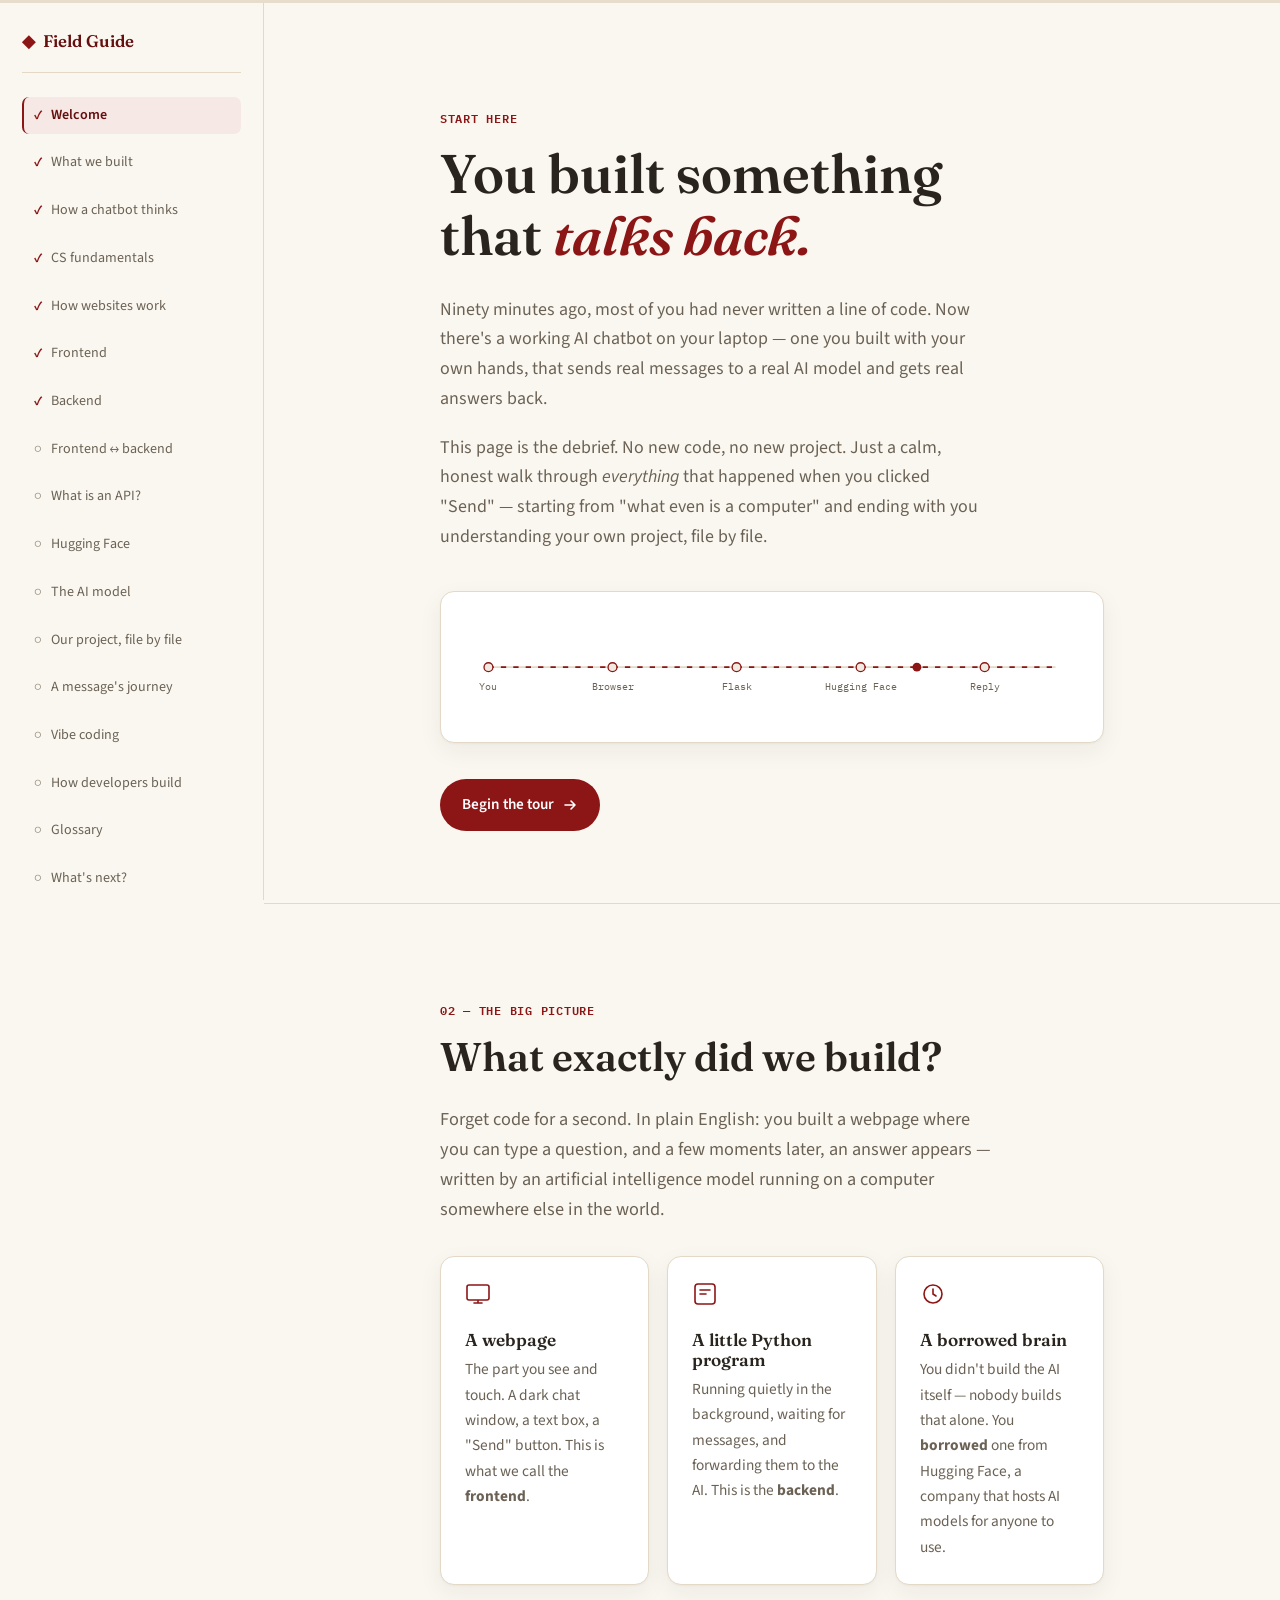
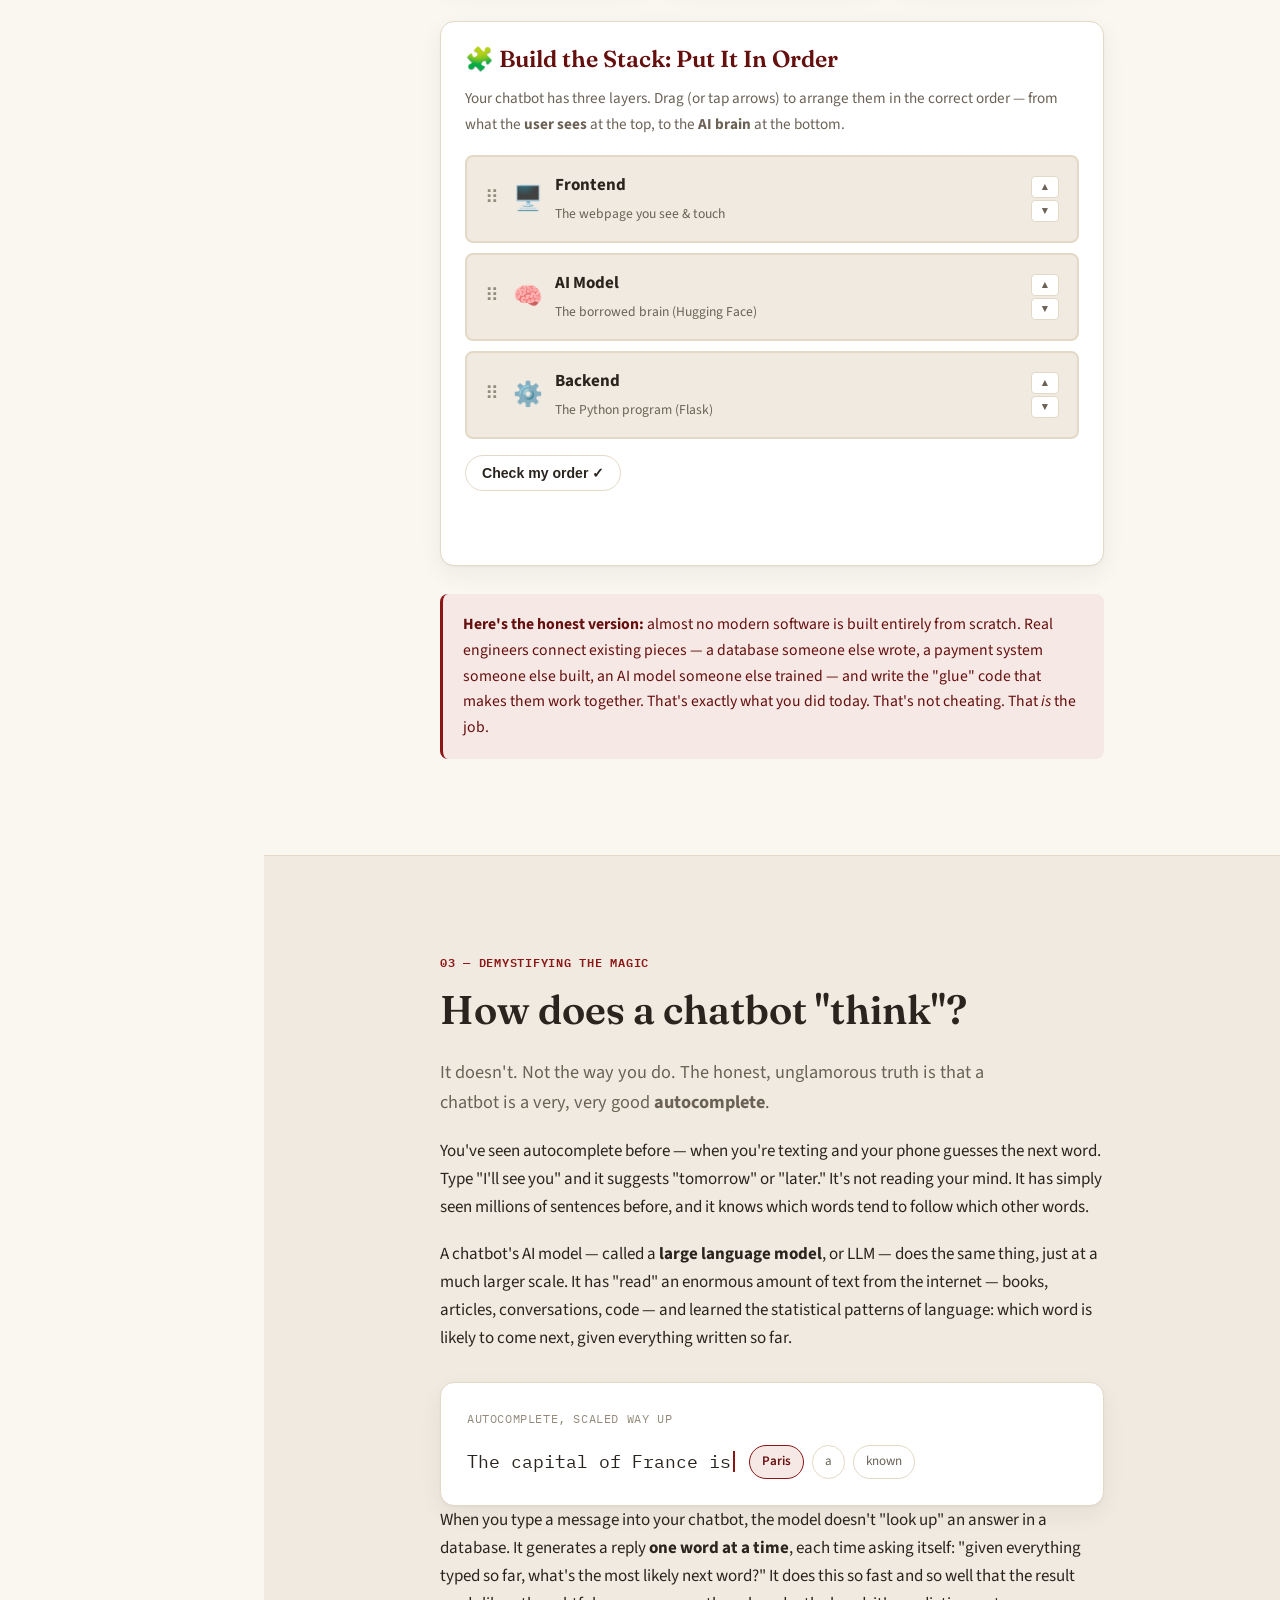
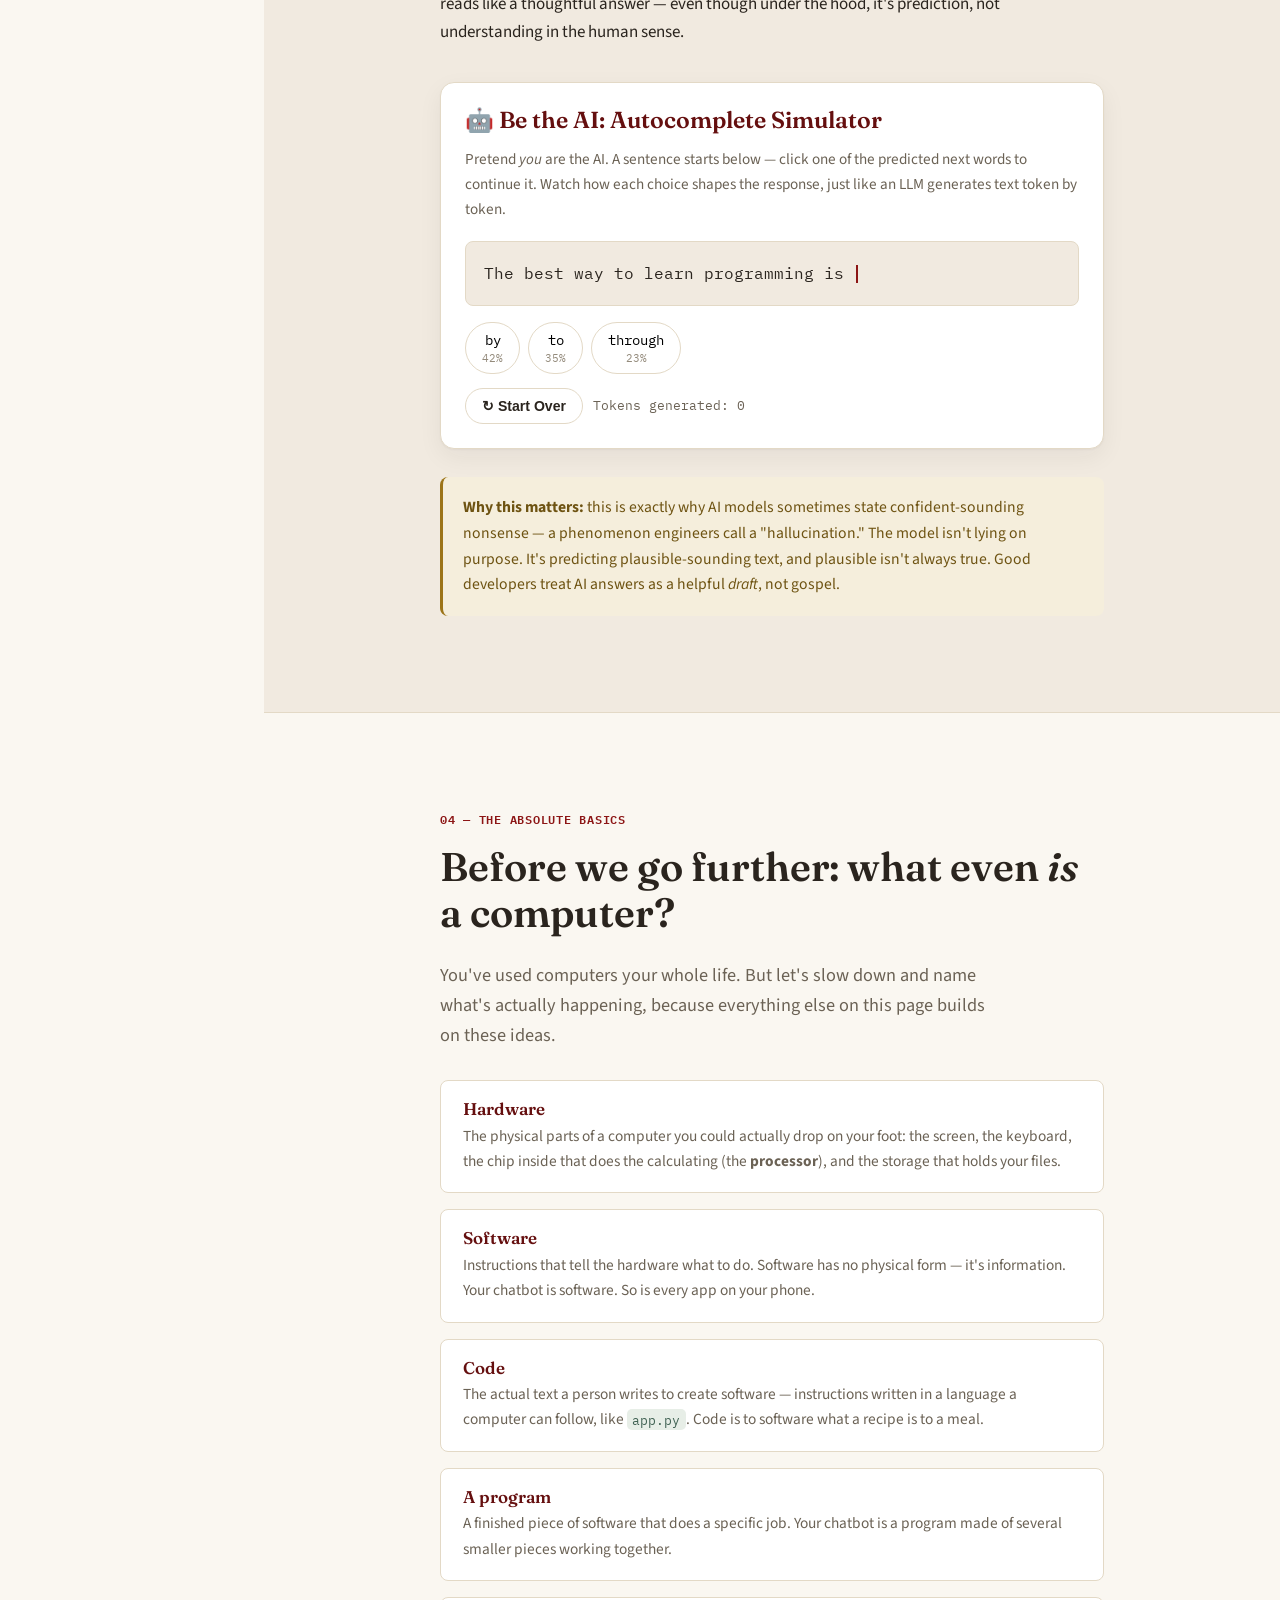
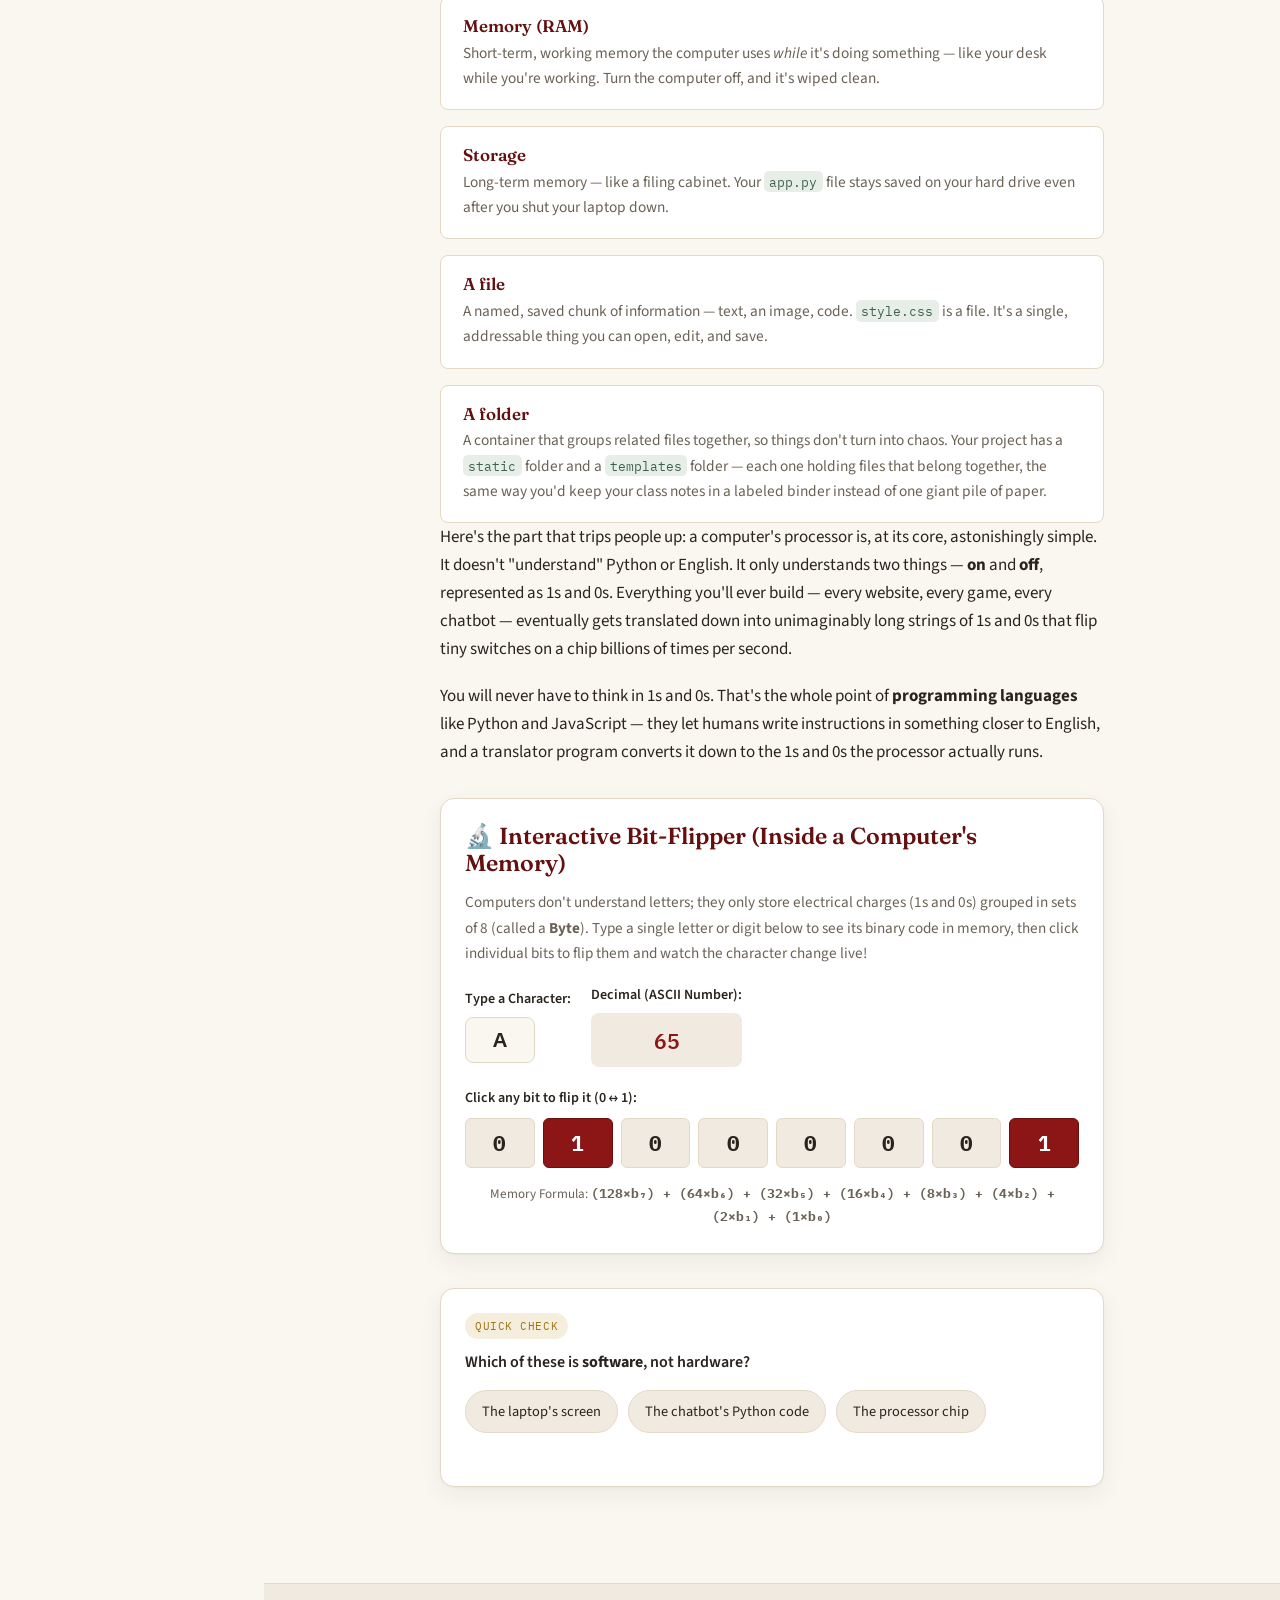
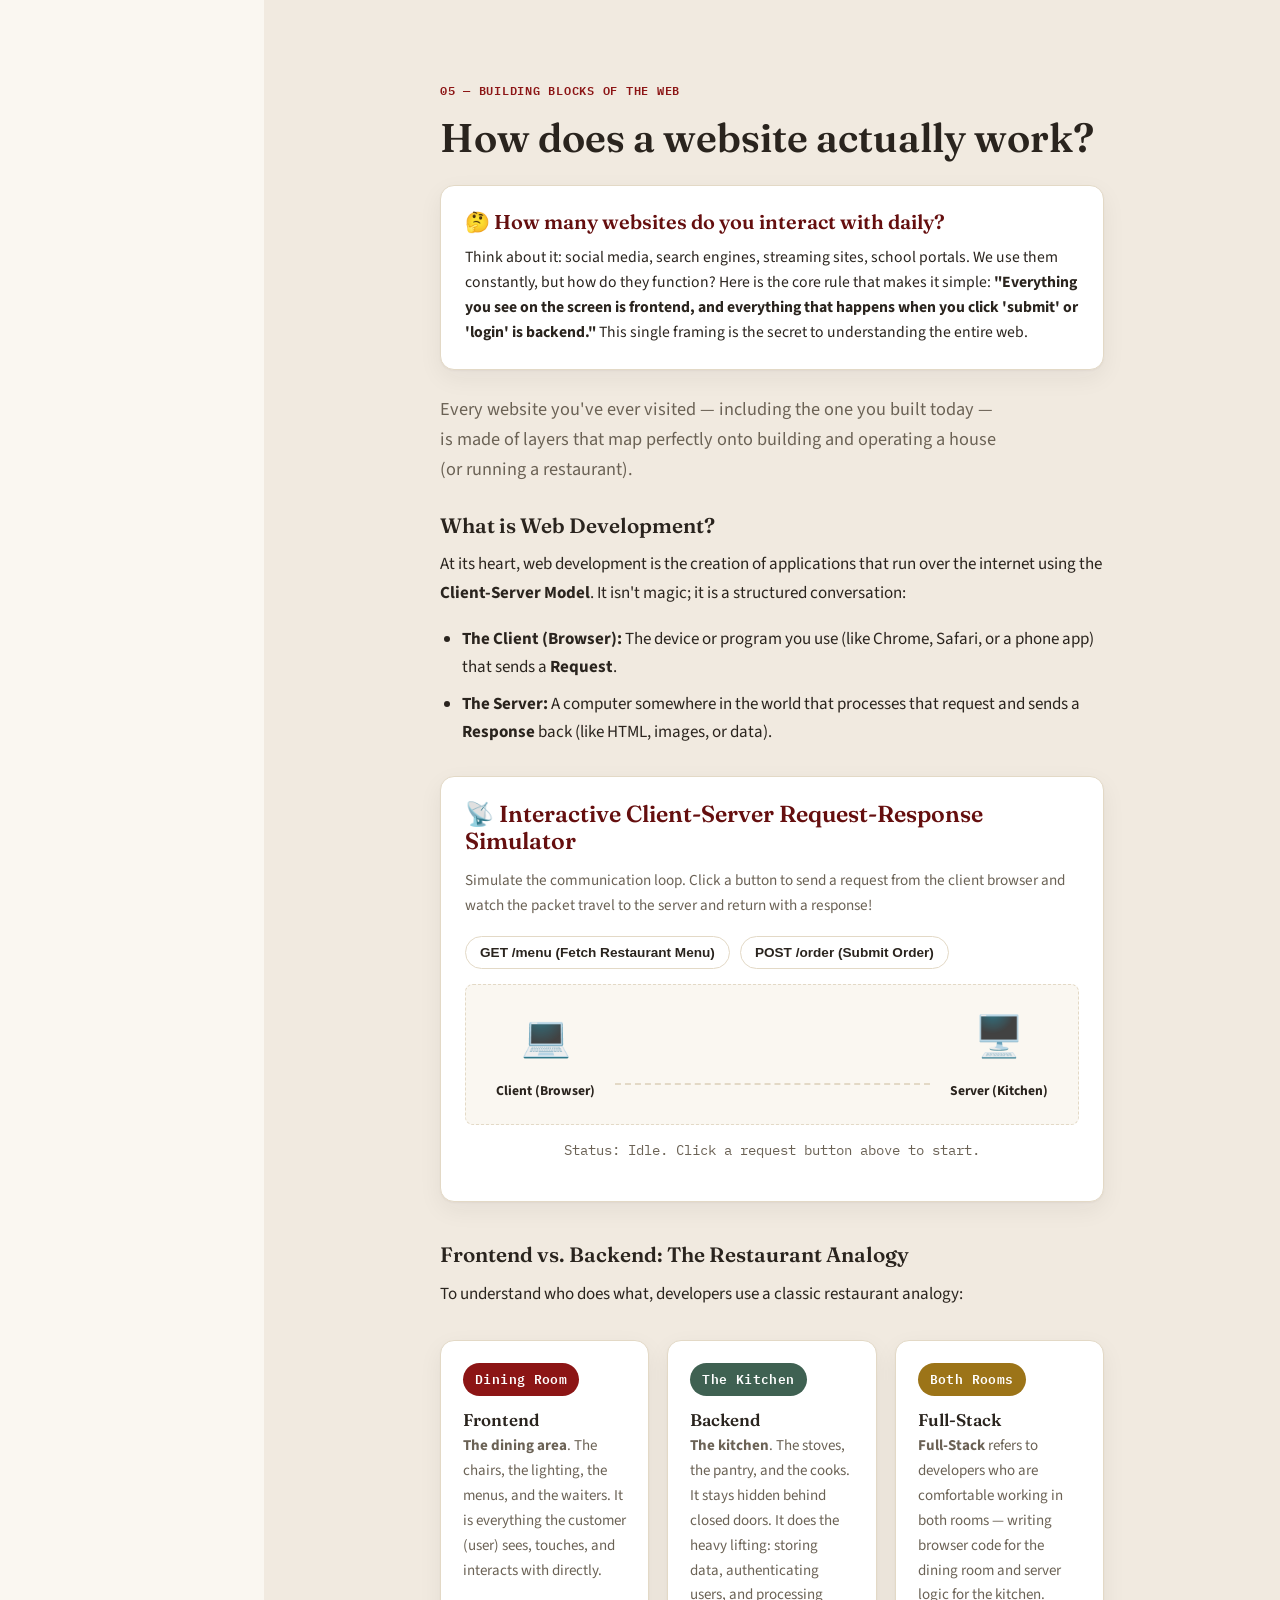
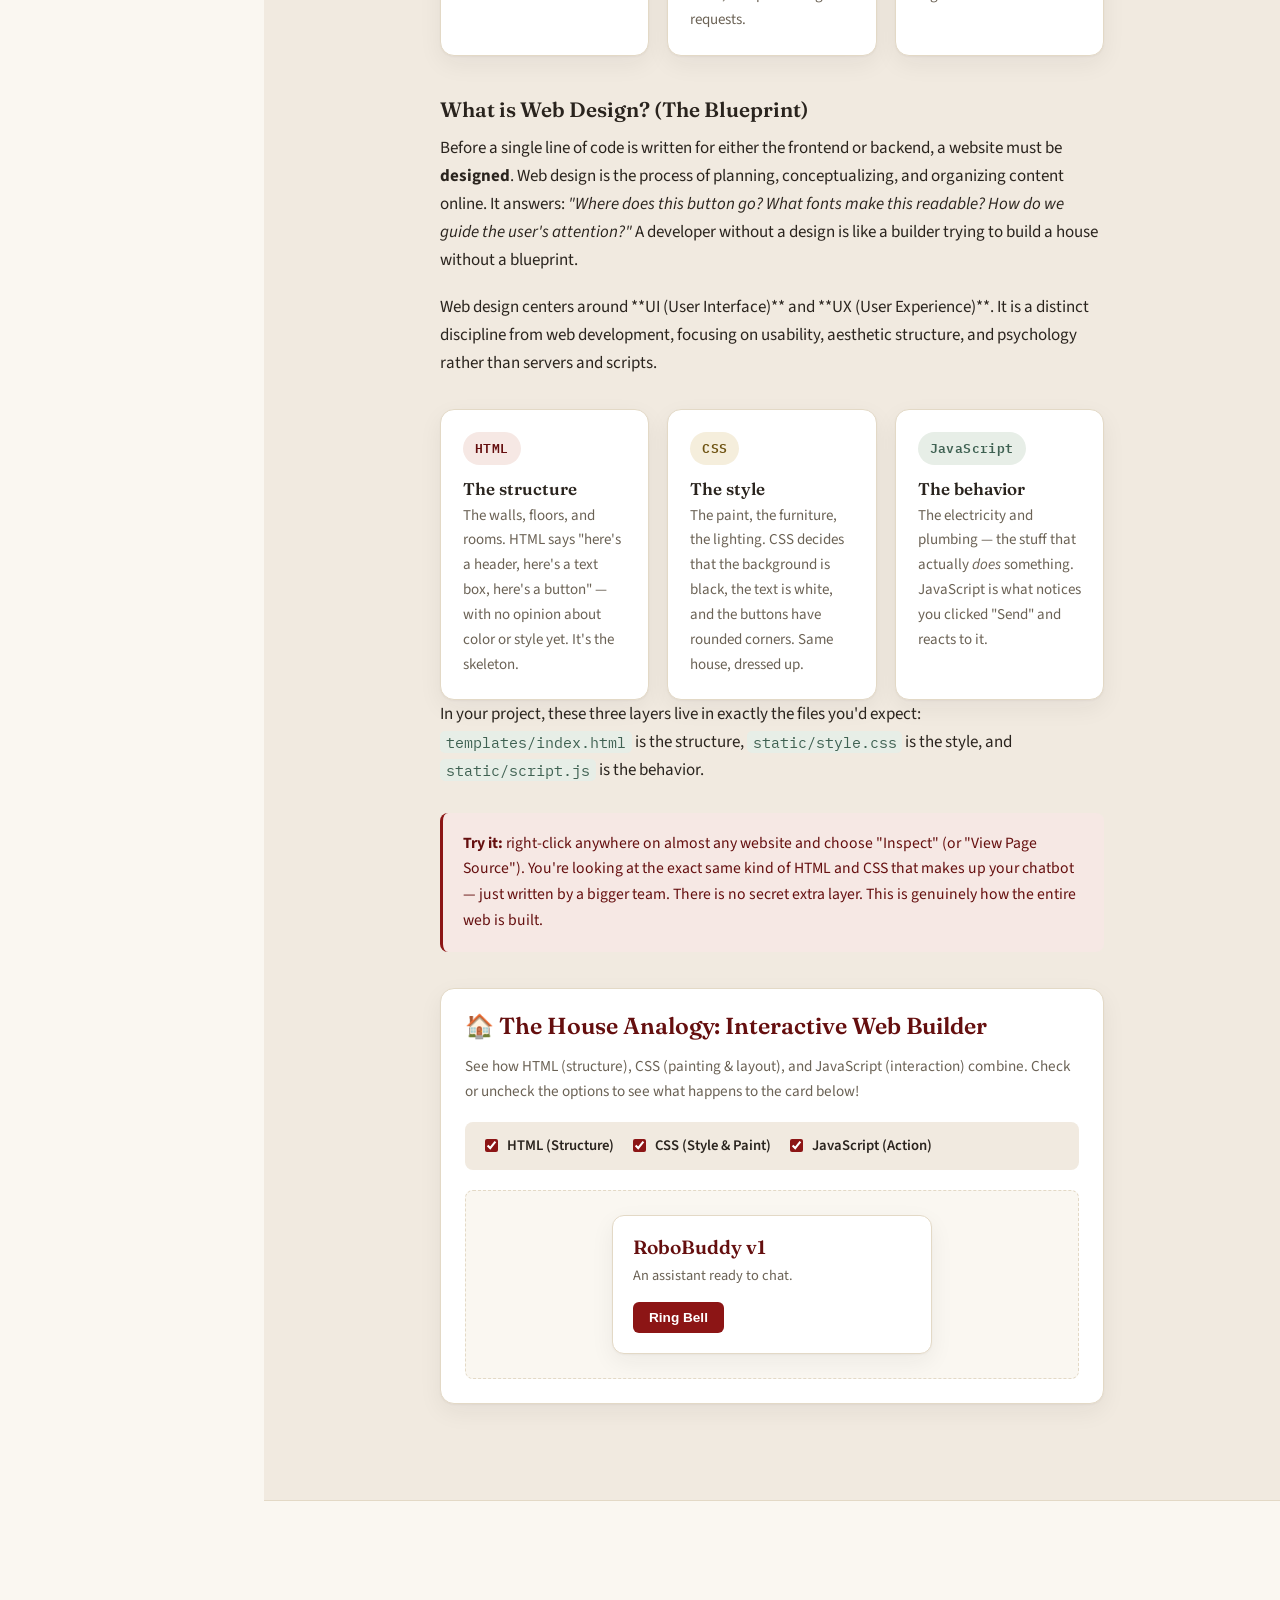
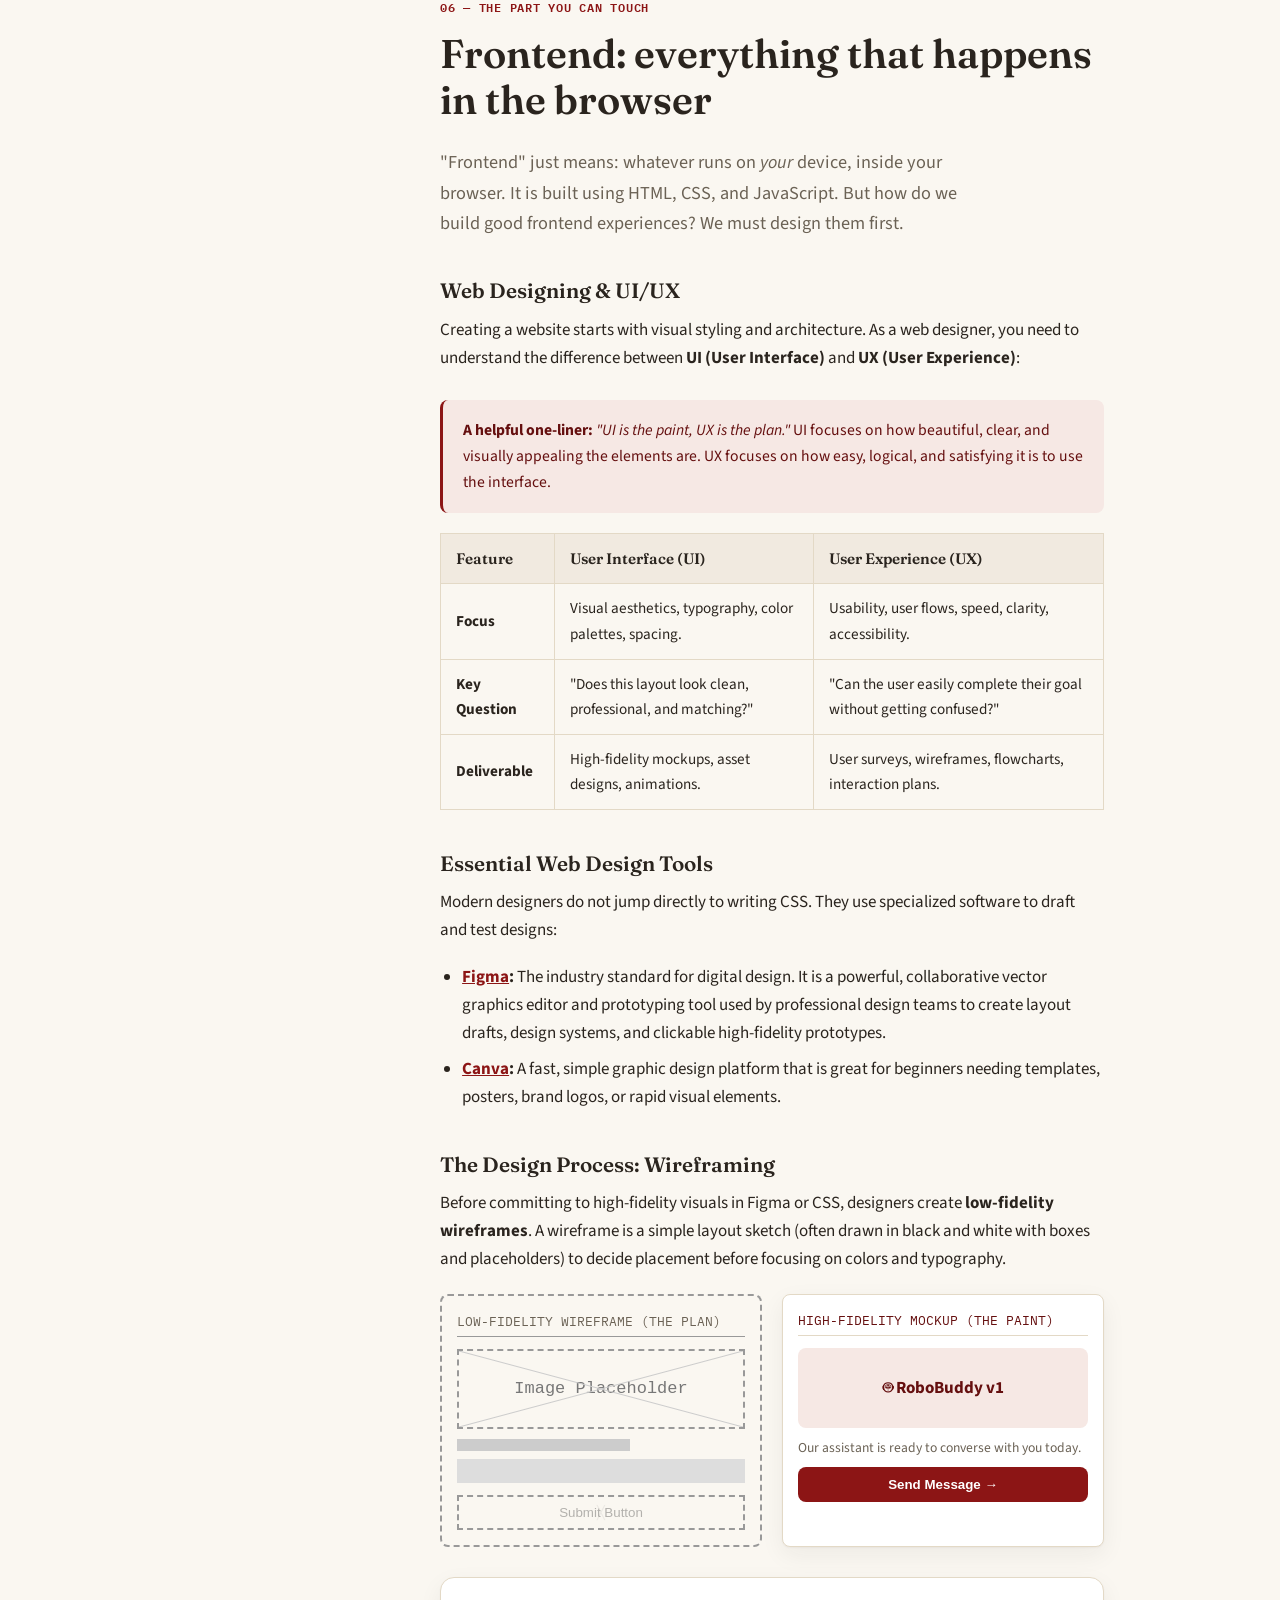
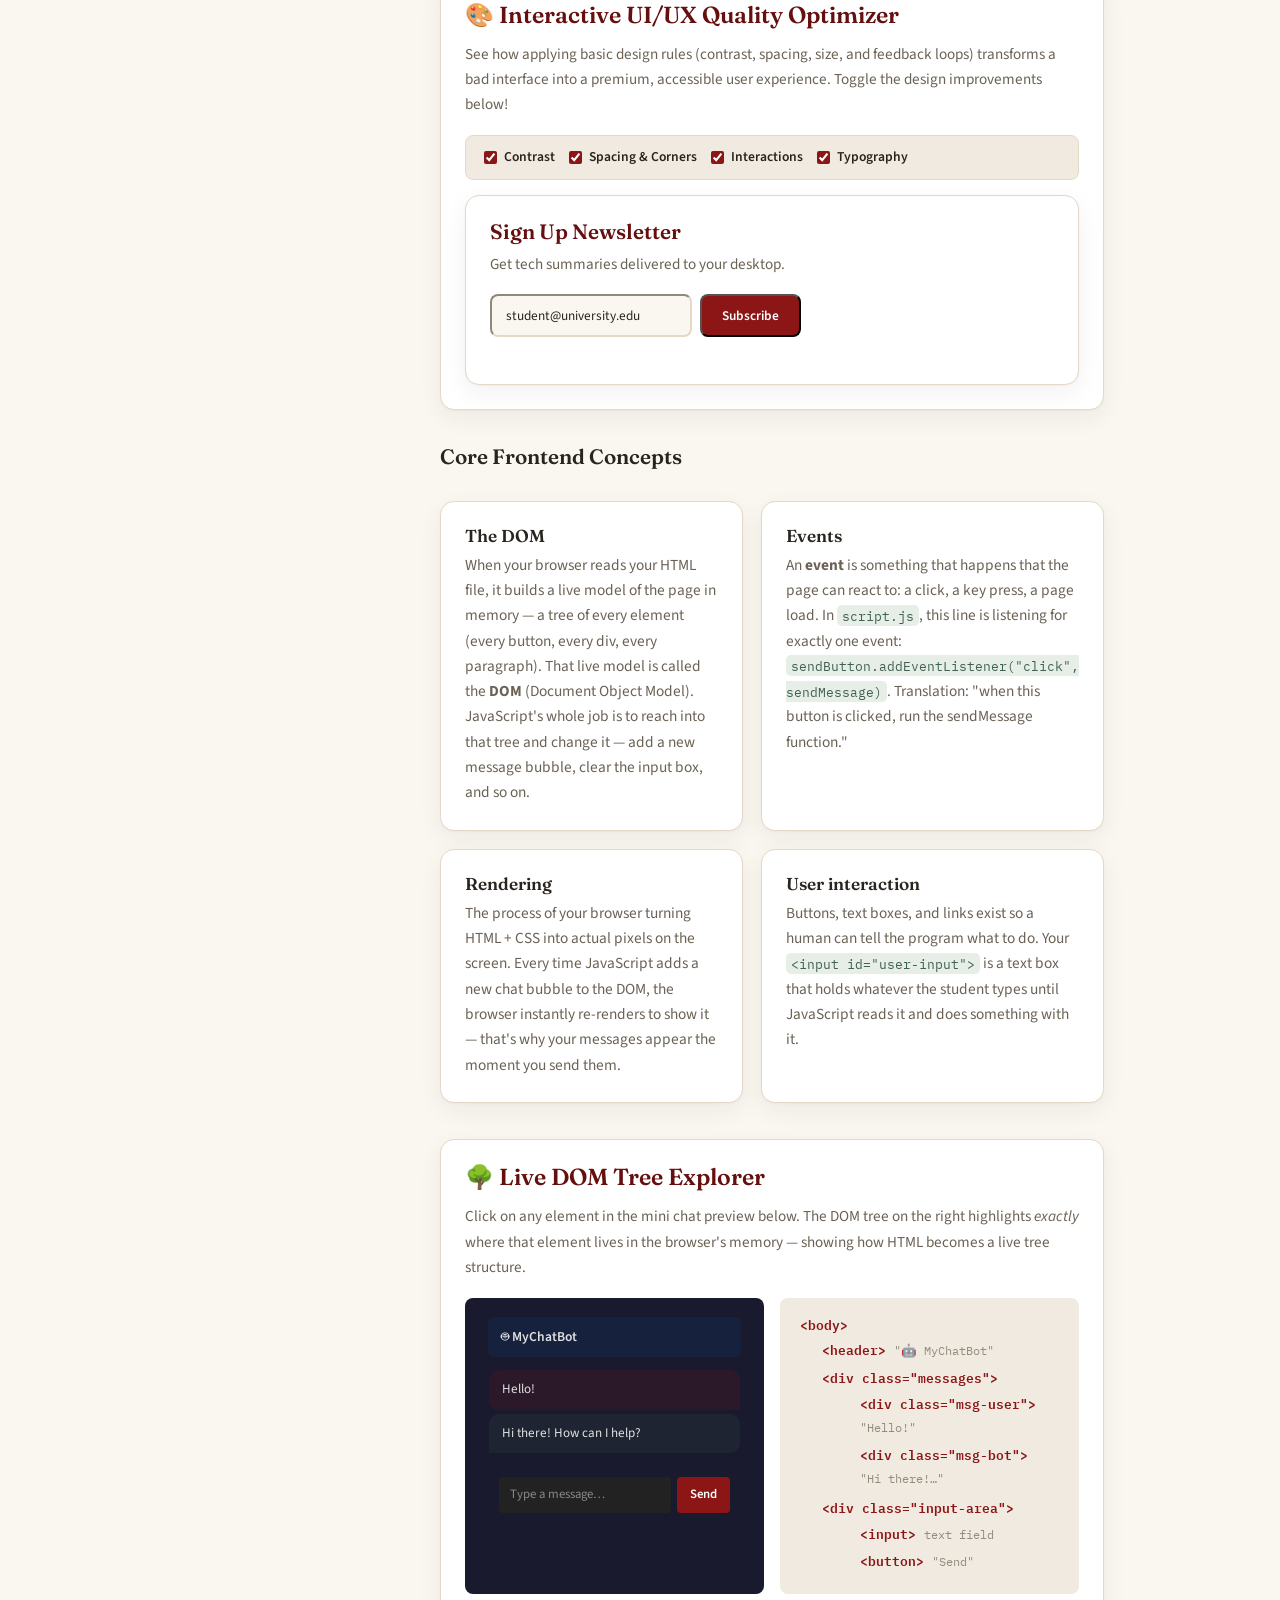
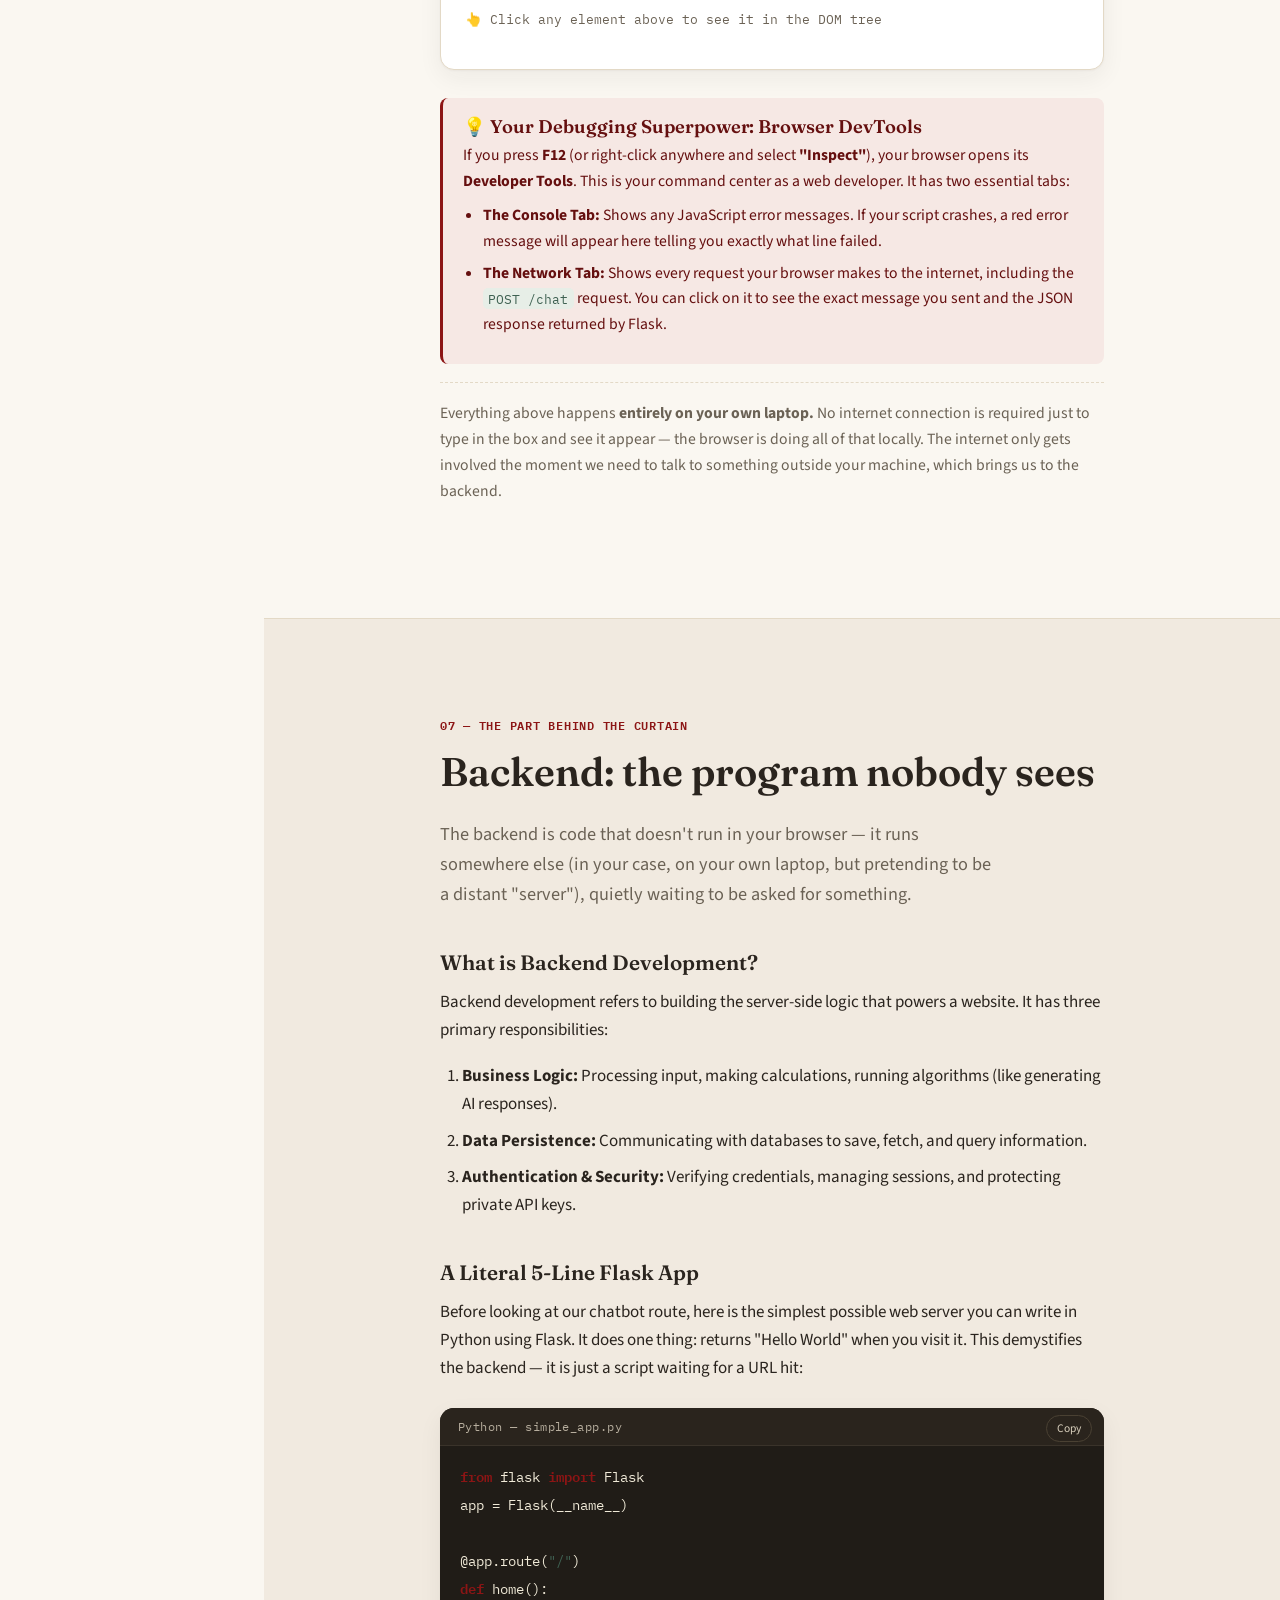
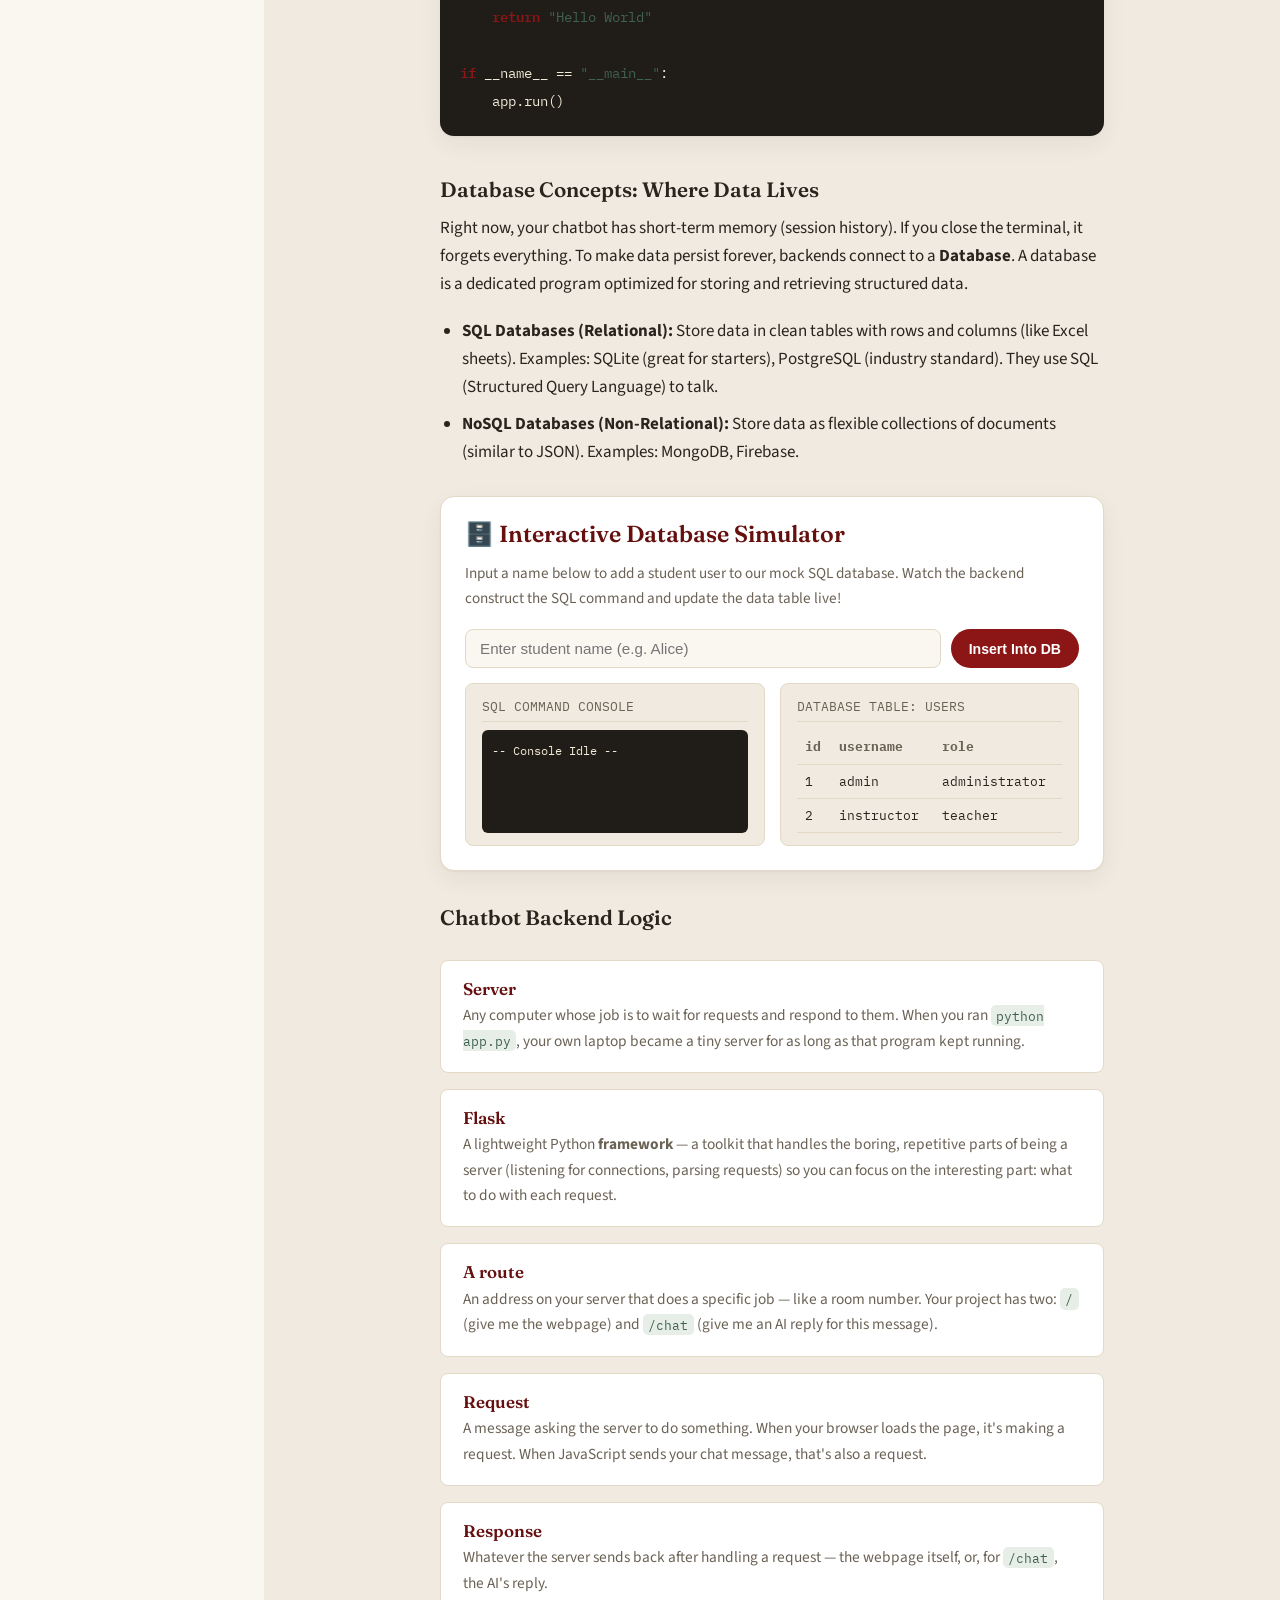
==== commit 3e04458c: "add: web desgining contents on the teaching site" ====
--- a/teaching-site/index.html
+++ b/teaching-site/index.html
@@ -490,9 +490,99 @@
       <div class="container">
         <p class="eyebrow">05 — Building blocks of the web</p>
         <h2>How does a website actually work?</h2>
+        
+        <!-- Opening Hook Box -->
+        <div class="hook-card">
+          <h3 style="margin-top: 0; color: var(--cardinal-deep); font-size: 1.25rem;">🤔 How many websites do you interact with daily?</h3>
+          <p style="margin-bottom: 0; font-size: 0.98rem; line-height: 1.6;">
+            Think about it: social media, search engines, streaming sites, school portals. We use them constantly, but how do they function? 
+            Here is the core rule that makes it simple: <strong>"Everything you see on the screen is frontend, and everything that happens when you click 'submit' or 'login' is backend."</strong> 
+            This single framing is the secret to understanding the entire web.
+          </p>
+        </div>
+
         <p class="lead">
           Every website you've ever visited — including the one you built today — is made
-          of three layers, and they map perfectly onto building a house.
+          of layers that map perfectly onto building and operating a house (or running a restaurant).
+        </p>
+
+        <!-- What is Web Development & Client-Server Model -->
+        <h3 class="sub-heading" style="margin-top: 30px;">What is Web Development?</h3>
+        <p>
+          At its heart, web development is the creation of applications that run over the internet using the <strong>Client-Server Model</strong>.
+          It isn't magic; it is a structured conversation:
+        </p>
+        <ul style="margin-bottom: 20px;">
+          <li><strong>The Client (Browser):</strong> The device or program you use (like Chrome, Safari, or a phone app) that sends a <strong>Request</strong>.</li>
+          <li><strong>The Server:</strong> A computer somewhere in the world that processes that request and sends a <strong>Response</strong> back (like HTML, images, or data).</li>
+        </ul>
+
+        <!-- Client-Server Simulator Sandbox -->
+        <div class="sandbox-container" style="margin: 30px 0; padding: 24px; background: var(--card-bg); border: 1px solid var(--line); border-radius: var(--radius); box-shadow: var(--shadow);">
+          <h3 style="margin-top: 0; font-family: var(--font-display); color: var(--cardinal-deep); font-size: clamp(1.2rem, 1.0rem + 0.8vw, 1.45rem);">
+            📡 Interactive Client-Server Request-Response Simulator</h3>
+          <p style="font-size: 0.95rem; color: var(--ink-soft); margin-bottom: 18px;">
+            Simulate the communication loop. Click a button to send a request from the client browser and watch the packet travel to the server and return with a response!
+          </p>
+          
+          <div style="display: flex; gap: 10px; margin-bottom: 15px; flex-wrap: wrap;">
+            <button class="btn-secondary" id="csBtnMenu" style="font-size: 0.85rem; padding: 8px 14px; cursor: pointer;">GET /menu (Fetch Restaurant Menu)</button>
+            <button class="btn-secondary" id="csBtnSubmit" style="font-size: 0.85rem; padding: 8px 14px; cursor: pointer;">POST /order (Submit Order)</button>
+          </div>
+
+          <div class="cs-visualizer">
+            <div class="cs-node">
+              <div class="cs-node-icon">💻</div>
+              <strong style="font-size: 0.85rem; color: var(--ink);">Client (Browser)</strong>
+            </div>
+            
+            <div class="cs-wire-container">
+              <div class="cs-packet-traveler" id="csPacket">GET /menu</div>
+            </div>
+
+            <div class="cs-node">
+              <div class="cs-node-icon">🖥️</div>
+              <strong style="font-size: 0.85rem; color: var(--ink);">Server (Kitchen)</strong>
+            </div>
+          </div>
+          <p id="csVisualizerStatus" style="margin-top: 14px; font-family: var(--font-mono); font-size: 0.85rem; color: var(--ink-soft); text-align: center; min-height: 1.5em;">
+            Status: Idle. Click a request button above to start.
+          </p>
+        </div>
+
+        <h3 class="sub-heading">Frontend vs. Backend: The Restaurant Analogy</h3>
+        <p>
+          To understand who does what, developers use a classic restaurant analogy:
+        </p>
+
+        <div class="trio-diagram" style="margin-bottom: 30px;">
+          <div class="trio-item">
+            <div class="trio-swatch trio-html" style="background: var(--cardinal); color: #fff;">Dining Room</div>
+            <h4>Frontend</h4>
+            <p><strong>The dining area</strong>. The chairs, the lighting, the menus, and the waiters. It is everything the customer (user) sees, touches, and interacts with directly.</p>
+          </div>
+          <div class="trio-item">
+            <div class="trio-swatch trio-css" style="background: var(--sage); color: #fff;">The Kitchen</div>
+            <h4>Backend</h4>
+            <p><strong>The kitchen</strong>. The stoves, the pantry, and the cooks. It stays hidden behind closed doors. It does the heavy lifting: storing data, authenticating users, and processing requests.</p>
+          </div>
+          <div class="trio-item">
+            <div class="trio-swatch trio-js" style="background: var(--gold); color: #fff;">Both Rooms</div>
+            <h4>Full-Stack</h4>
+            <p><strong>Full-Stack</strong> refers to developers who are comfortable working in both rooms — writing browser code for the dining room and server logic for the kitchen.</p>
+          </div>
+        </div>
+
+        <!-- Basics of Web Design -->
+        <h3 class="sub-heading">What is Web Design? (The Blueprint)</h3>
+        <p>
+          Before a single line of code is written for either the frontend or backend, a website must be <strong>designed</strong>.
+          Web design is the process of planning, conceptualizing, and organizing content online. It answers:
+          <em>"Where does this button go? What fonts make this readable? How do we guide the user's attention?"</em>
+          A developer without a design is like a builder trying to build a house without a blueprint.
+        </p>
+        <p style="margin-bottom: 30px;">
+          Web design centers around **UI (User Interface)** and **UX (User Experience)**. It is a distinct discipline from web development, focusing on usability, aesthetic structure, and psychology rather than servers and scripts.
         </p>
 
         <div class="trio-diagram">
@@ -519,9 +609,7 @@
         <p>
           In your project, these three layers live in exactly the files you'd expect:
           <code>templates/index.html</code> is the structure, <code>static/style.css</code>
-          is the style, and <code>static/script.js</code> is the behavior. Your browser
-          (Chrome, Safari, Firefox — whichever you used) reads all three and paints the
-          result on your screen.
+          is the style, and <code>static/script.js</code> is the behavior.
         </p>
 
         <div class="callout">
@@ -583,10 +671,106 @@
         <p class="eyebrow">06 — The part you can touch</p>
         <h2>Frontend: everything that happens in the browser</h2>
         <p class="lead">
-          "Frontend" just means: whatever runs on <em>your</em> device, inside your browser.
-          Let's name the pieces you actually interacted with.
-        </p>
-
+          "Frontend" just means: whatever runs on <em>your</em> device, inside your browser. It is built using HTML, CSS, and JavaScript. But how do we build good frontend experiences? We must design them first.
+        </p>
+
+        <!-- Web Designing Basics, UI/UX, Design Tools -->
+        <h3 class="sub-heading">Web Designing & UI/UX</h3>
+        <p>
+          Creating a website starts with visual styling and architecture. As a web designer, you need to understand the difference between <strong>UI (User Interface)</strong> and <strong>UX (User Experience)</strong>:
+        </p>
+        
+        <div class="callout">
+          <p><strong>A helpful one-liner:</strong> <em>"UI is the paint, UX is the plan."</em> UI focuses on how beautiful, clear, and visually appealing the elements are. UX focuses on how easy, logical, and satisfying it is to use the interface.</p>
+        </div>
+
+        <table class="ui-ux-matrix">
+          <thead>
+            <tr>
+              <th>Feature</th>
+              <th>User Interface (UI)</th>
+              <th>User Experience (UX)</th>
+            </tr>
+          </thead>
+          <tbody>
+            <tr>
+              <td><strong>Focus</strong></td>
+              <td>Visual aesthetics, typography, color palettes, spacing.</td>
+              <td>Usability, user flows, speed, clarity, accessibility.</td>
+            </tr>
+            <tr>
+              <td><strong>Key Question</strong></td>
+              <td>"Does this layout look clean, professional, and matching?"</td>
+              <td>"Can the user easily complete their goal without getting confused?"</td>
+            </tr>
+            <tr>
+              <td><strong>Deliverable</strong></td>
+              <td>High-fidelity mockups, asset designs, animations.</td>
+              <td>User surveys, wireframes, flowcharts, interaction plans.</td>
+            </tr>
+          </tbody>
+        </table>
+
+        <h3 class="sub-heading">Essential Web Design Tools</h3>
+        <p>
+          Modern designers do not jump directly to writing CSS. They use specialized software to draft and test designs:
+        </p>
+        <ul style="margin-bottom: 25px;">
+          <li><strong><a href="https://www.figma.com/" target="_blank" rel="noopener noreferrer">Figma</a>:</strong> The industry standard for digital design. It is a powerful, collaborative vector graphics editor and prototyping tool used by professional design teams to create layout drafts, design systems, and clickable high-fidelity prototypes.</li>
+          <li><strong><a href="https://www.canva.com/" target="_blank" rel="noopener noreferrer">Canva</a>:</strong> A fast, simple graphic design platform that is great for beginners needing templates, posters, brand logos, or rapid visual elements.</li>
+        </ul>
+
+        <!-- Low-fi vs High-fi wireframes -->
+        <h3 class="sub-heading">The Design Process: Wireframing</h3>
+        <p>
+          Before committing to high-fidelity visuals in Figma or CSS, designers create <strong>low-fidelity wireframes</strong>. A wireframe is a simple layout sketch (often drawn in black and white with boxes and placeholders) to decide placement before focusing on colors and typography.
+        </p>
+
+        <div class="wireframe-comparison-grid" style="margin-bottom: 30px;">
+          <div class="wf-box wf-low-fi">
+            <span class="wf-box-title">Low-Fidelity Wireframe (The Plan)</span>
+            <div class="wf-low-fi-img">Image Placeholder</div>
+            <div style="height: 12px; background: #ccc; margin-bottom: 8px; width: 60%;"></div>
+            <div style="height: 24px; background: #ddd; margin-bottom: 12px; width: 100%;"></div>
+            <button class="wf-low-fi-btn" disabled>Submit Button</button>
+          </div>
+          <div class="wf-box wf-high-fi">
+            <span class="wf-box-title" style="color: var(--cardinal-deep);">High-Fidelity Mockup (The Paint)</span>
+            <div class="wf-high-fi-img">🤖 RoboBuddy v1</div>
+            <p style="font-size: 0.85rem; color: var(--ink-soft); margin-bottom: 10px; line-height: 1.4;">Our assistant is ready to converse with you today.</p>
+            <button class="wf-high-fi-btn" style="width: 100%; border: none;">Send Message →</button>
+          </div>
+        </div>
+
+        <!-- UI/UX Optimizer Sandbox -->
+        <div class="sandbox-container" style="margin: 30px 0; padding: 24px; background: var(--card-bg); border: 1px solid var(--line); border-radius: var(--radius); box-shadow: var(--shadow);">
+          <h3 style="margin-top: 0; font-family: var(--font-display); color: var(--cardinal-deep); font-size: clamp(1.2rem, 1.0rem + 0.8vw, 1.45rem);">
+            🎨 Interactive UI/UX Quality Optimizer</h3>
+          <p style="font-size: 0.95rem; color: var(--ink-soft); margin-bottom: 18px;">
+            See how applying basic design rules (contrast, spacing, size, and feedback loops) transforms a bad interface into a premium, accessible user experience. Toggle the design improvements below!
+          </p>
+
+          <div class="uiux-sandbox-inner">
+            <div class="uiux-control-panel">
+              <label style="cursor: pointer; display: flex; align-items: center; gap: 4px;"><input type="checkbox" id="uxContrast" checked style="accent-color: var(--cardinal);"> Contrast</label>
+              <label style="cursor: pointer; display: flex; align-items: center; gap: 4px;"><input type="checkbox" id="uxSpacing" checked style="accent-color: var(--cardinal);"> Spacing & Corners</label>
+              <label style="cursor: pointer; display: flex; align-items: center; gap: 4px;"><input type="checkbox" id="uxFeedback" checked style="accent-color: var(--cardinal);"> Interactions</label>
+              <label style="cursor: pointer; display: flex; align-items: center; gap: 4px;"><input type="checkbox" id="uxTypography" checked style="accent-color: var(--cardinal);"> Typography</label>
+            </div>
+
+            <div id="uiuxMockCard" class="uiux-mock-card">
+              <h4 id="uiuxMockTitle" style="margin-top:0;">Sign Up Newsletter</h4>
+              <p id="uiuxMockDesc">Get tech summaries delivered to your desktop.</p>
+              <div style="display: flex; gap: 8px; margin-bottom: 8px; flex-wrap: wrap; align-items: stretch;">
+                <input type="email" id="uiuxMockInput" value="student@university.edu" placeholder="Enter email" style="outline: none;">
+                <button id="uiuxMockButton" style="cursor: pointer;">Subscribe</button>
+              </div>
+              <p id="uiuxMockFeedback" style="margin: 0; font-size: 0.78rem; font-weight: 600; min-height: 1.2em;"></p>
+            </div>
+          </div>
+        </div>
+
+        <h3 class="sub-heading" style="margin-top: 35px;">Core Frontend Concepts</h3>
         <div class="card-grid two">
           <div class="card">
             <h3>The DOM</h3>
@@ -710,6 +894,98 @@
           waiting to be asked for something.
         </p>
 
+        <h3 class="sub-heading">What is Backend Development?</h3>
+        <p>
+          Backend development refers to building the server-side logic that powers a website.
+          It has three primary responsibilities:
+        </p>
+        <ol style="margin-bottom: 25px;">
+          <li><strong>Business Logic:</strong> Processing input, making calculations, running algorithms (like generating AI responses).</li>
+          <li><strong>Data Persistence:</strong> Communicating with databases to save, fetch, and query information.</li>
+          <li><strong>Authentication & Security:</strong> Verifying credentials, managing sessions, and protecting private API keys.</li>
+        </ol>
+
+        <!-- Demystifying 5-line Flask app -->
+        <h3 class="sub-heading">A Literal 5-Line Flask App</h3>
+        <p>
+          Before looking at our chatbot route, here is the simplest possible web server you can write in Python using Flask.
+          It does one thing: returns "Hello World" when you visit it. This demystifies the backend — it is just a script waiting for a URL hit:
+        </p>
+        
+        <div class="code-block" data-lang="Python — simple_app.py" style="margin-bottom: 25px;">
+          <button class="copy-btn" data-copy-target="code-simple-flask">Copy</button>
+          <pre id="code-simple-flask"><code>from flask import Flask
+app = Flask(__name__)
+
+@app.route("/")
+def home():
+    return "Hello World"
+
+if __name__ == "__main__":
+    app.run()</code></pre>
+        </div>
+
+        <h3 class="sub-heading">Database Concepts: Where Data Lives</h3>
+        <p>
+          Right now, your chatbot has short-term memory (session history). If you close the terminal, it forgets everything. 
+          To make data persist forever, backends connect to a <strong>Database</strong>. 
+          A database is a dedicated program optimized for storing and retrieving structured data.
+        </p>
+        <ul style="margin-bottom: 25px;">
+          <li><strong>SQL Databases (Relational):</strong> Store data in clean tables with rows and columns (like Excel sheets). Examples: SQLite (great for starters), PostgreSQL (industry standard). They use SQL (Structured Query Language) to talk.</li>
+          <li><strong>NoSQL Databases (Non-Relational):</strong> Store data as flexible collections of documents (similar to JSON). Examples: MongoDB, Firebase.</li>
+        </ul>
+
+        <!-- Database Simulator Sandbox -->
+        <div class="sandbox-container" style="margin: 30px 0; padding: 24px; background: var(--card-bg); border: 1px solid var(--line); border-radius: var(--radius); box-shadow: var(--shadow);">
+          <h3 style="margin-top: 0; font-family: var(--font-display); color: var(--cardinal-deep); font-size: clamp(1.2rem, 1.0rem + 0.8vw, 1.45rem);">
+            🗄️ Interactive Database Simulator</h3>
+          <p style="font-size: 0.95rem; color: var(--ink-soft); margin-bottom: 18px;">
+            Input a name below to add a student user to our mock SQL database. Watch the backend construct the SQL command and update the data table live!
+          </p>
+
+          <div class="db-sandbox-inner">
+            <div class="db-input-row">
+              <input type="text" id="dbInputName" placeholder="Enter student name (e.g. Alice)" maxlength="20" style="outline: none;">
+              <button class="btn-primary" id="dbBtnInsert" style="padding: 10px 18px; font-size: 0.88rem; cursor: pointer;">Insert Into DB</button>
+            </div>
+
+            <div class="db-workspace">
+              <div class="db-panel-box">
+                <span class="db-panel-title">SQL Command Console</span>
+                <div class="db-console-log" id="dbConsole">-- Console Idle --</div>
+              </div>
+              <div class="db-panel-box">
+                <span class="db-panel-title">Database Table: users</span>
+                <div style="overflow-x: auto; flex: 1;">
+                  <table class="db-table-mock" id="dbTable">
+                    <thead>
+                      <tr>
+                        <th>id</th>
+                        <th>username</th>
+                        <th>role</th>
+                      </tr>
+                    </thead>
+                    <tbody>
+                      <tr>
+                        <td>1</td>
+                        <td>admin</td>
+                        <td>administrator</td>
+                      </tr>
+                      <tr>
+                        <td>2</td>
+                        <td>instructor</td>
+                        <td>teacher</td>
+                      </tr>
+                    </tbody>
+                  </table>
+                </div>
+              </div>
+            </div>
+          </div>
+        </div>
+
+        <h3 class="sub-heading" style="margin-top: 35px;">Chatbot Backend Logic</h3>
         <div class="term-stack">
           <div class="term-block">
             <h4>Server</h4>
@@ -746,7 +1022,7 @@
           </div>
         </div>
 
-        <div class="code-block" data-lang="Python — app.py">
+        <div class="code-block" data-lang="Python — app.py" style="margin-top: 25px;">
           <button class="copy-btn" data-copy-target="code-route">Copy</button>
           <pre id="code-route"><code>@app.route("/chat", methods=["POST"])
 def chat():
@@ -779,7 +1055,7 @@
               </select>
               <input type="text" id="routeInput" value="/" placeholder="/chat"
                 style="flex: 1; padding: 10px 14px; border: 1px solid var(--line); border-radius: 0 var(--radius-sm) var(--radius-sm) 0; font-family: var(--font-mono); font-size: 0.95rem; background: var(--paper); color: var(--ink); outline: none;">
-              <button class="btn-primary" id="routeSendBtn" style="padding: 10px 20px; font-size: 0.88rem;">Send
+              <button class="btn-primary" id="routeSendBtn" style="padding: 10px 20px; font-size: 0.88rem; cursor: pointer;">Send
                 →</button>
             </div>
             <div id="routeResponse" class="route-response"
@@ -839,7 +1115,7 @@
 // data.reply now holds the AI's answer</code></pre>
         </div>
 
-        <p>
+        <p style="margin-bottom: 35px;">
           Notice the word <code>await</code>. Talking to a server takes time — maybe a
           fraction of a second, maybe a few seconds if the AI is thinking. <code>await</code>
           tells JavaScript "pause this function here and wait for the answer before
@@ -847,6 +1123,244 @@
           typing indicator (three bouncing dots) while you wait — it's the frontend being
           honest with you that a request is still in flight.
         </p>
+
+        <!-- ============================================================
+           FRAMEWORKS — JUST AN INTRO
+           ============================================================ -->
+        <h3 class="sub-heading">Moving Beyond the Basics: Web Frameworks</h3>
+        <p>
+          Once you know the fundamentals of HTML, CSS, JavaScript, Python, and Flask, you are ready to see what professional developers actually use in the real world. 
+          Instead of building everything from scratch, engineers use <strong>Frameworks</strong> — curated toolkits that provide pre-made components, layouts, routers, and structural patterns.
+        </p>
+
+        <!-- Framework Explorer Sandbox -->
+        <div class="framework-explorer-container">
+          <div class="framework-tabs-header">
+            <button class="framework-tab-btn active" data-tab="react">React</button>
+            <button class="framework-tab-btn" data-tab="nextjs">Next.js</button>
+            <button class="framework-tab-btn" data-tab="fastapi">FastAPI</button>
+            <button class="framework-tab-btn" data-tab="django">Django</button>
+          </div>
+          
+          <div class="framework-tab-content">
+            <!-- React Tab -->
+            <div class="framework-pane active" id="pane-react">
+              <div style="background: var(--cardinal-tint); border-left: 4px solid var(--cardinal); padding: 12px 16px; border-radius: 4px; font-size: 0.95rem; line-height: 1.45; color: var(--cardinal-deep); margin-bottom: 18px;">
+                <strong>React (Frontend Component UI):</strong> Developed by Meta, React is the world's most widely used client-side UI library. It splits webpages into self-contained, reusable <strong>components</strong> (like buttons, search bars, or chat bubbles) that automatically update when state changes.
+              </div>
+              <div class="framework-layout-grid">
+                <div class="framework-folder-box">
+                  <div class="folder-item folder">📂 my-react-app</div>
+                  <div class="folder-indent-1 folder-item folder">📂 public</div>
+                  <div class="folder-indent-1 folder-item folder">📂 src</div>
+                  <div class="folder-indent-2 folder-item folder">📂 components</div>
+                  <div class="folder-indent-2 folder-item file active" data-code="react-app">📄 App.js</div>
+                  <div class="folder-indent-2 folder-item file" data-code="react-index">📄 index.js</div>
+                  <div class="folder-indent-1 folder-item file">📄 package.json</div>
+                </div>
+                <div class="framework-code-box">
+                  <div class="code-box-header" id="reactCodeHeader">src/App.js</div>
+                  <pre class="code-box-pre"><code id="reactCodeBlock">import React, { useState } from 'react';
+
+function ChatBot() {
+  const [messages, setMessages] = useState([]);
+  
+  return (
+    &lt;div className="chat"&gt;
+      &lt;h4&gt;RoboBuddy UI&lt;/h4&gt;
+      &lt;button onClick={() =&gt; setMessages([...messages, 'Hello'])}&gt;
+        Add Message
+      &lt;/button&gt;
+      &lt;ul&gt;
+        {messages.map((m, i) =&gt; &lt;li key={i}&gt;{m}&lt;/li&gt;)}
+      &lt;/ul&gt;
+    &lt;/div&gt;
+  );
+}
+
+export default ChatBot;</code></pre>
+                </div>
+              </div>
+              <div class="framework-run-container">
+                <button class="btn-primary run-framework-btn" style="cursor: pointer; align-self: flex-start; font-size: 0.88rem;" data-framework="react">Run React Simulator</button>
+                <div class="run-terminal" id="terminal-react">$ npm run start --verbose</div>
+              </div>
+            </div>
+
+            <!-- Next.js Tab -->
+            <div class="framework-pane" id="pane-nextjs">
+              <div style="background: var(--cardinal-tint); border-left: 4px solid var(--cardinal); padding: 12px 16px; border-radius: 4px; font-size: 0.95rem; line-height: 1.45; color: var(--cardinal-deep); margin-bottom: 18px;">
+                <strong>Next.js (Full-Stack Framework):</strong> Built on top of React, Next.js adds full-stack capabilities out-of-the-box: file-based routing, API routes, and Server-Side Rendering (SSR). It is the modern standard for writing complex React web applications.
+              </div>
+              <div class="framework-layout-grid">
+                <div class="framework-folder-box">
+                  <div class="folder-item folder">📂 my-nextjs-project</div>
+                  <div class="folder-indent-1 folder-item folder">📂 app</div>
+                  <div class="folder-indent-2 folder-item folder">📂 api</div>
+                  <div class="folder-indent-2 folder-item file active" data-code="next-page">📄 page.js</div>
+                  <div class="folder-indent-2 folder-item file" data-code="next-layout">📄 layout.js</div>
+                  <div class="folder-indent-1 folder-item file">📄 next.config.js</div>
+                  <div class="folder-indent-1 folder-item file">📄 package.json</div>
+                </div>
+                <div class="framework-code-box">
+                  <div class="code-box-header" id="nextCodeHeader">app/page.js</div>
+                  <pre class="code-box-pre"><code id="nextCodeBlock">// Next.js Page Component (Server Component by default)
+export default function HomePage() {
+  return (
+    &lt;main style={{ padding: 24 }}&gt;
+      &lt;h1&gt;Welcome to my Next.js App&lt;/h1&gt;
+      &lt;p&gt;Built with React + SSR!&lt;/p&gt;
+    &lt;/main&gt;
+  );
+}</code></pre>
+                </div>
+              </div>
+              <div class="framework-run-container">
+                <button class="btn-primary run-framework-btn" style="cursor: pointer; align-self: flex-start; font-size: 0.88rem;" data-framework="nextjs">Run Next.js Simulator</button>
+                <div class="run-terminal" id="terminal-nextjs">$ npm run dev</div>
+              </div>
+            </div>
+
+            <!-- FastAPI Tab -->
+            <div class="framework-pane" id="pane-fastapi">
+              <div style="background: var(--cardinal-tint); border-left: 4px solid var(--cardinal); padding: 12px 16px; border-radius: 4px; font-size: 0.95rem; line-height: 1.45; color: var(--cardinal-deep); margin-bottom: 18px;">
+                <strong>FastAPI (Modern Python APIs):</strong> A modern, high-performance web framework for building APIs with Python. It relies on standard Python type hints to generate automatic interactive Swagger documentation, and it is extremely popular for machine learning deployments.
+              </div>
+              <div class="framework-layout-grid">
+                <div class="framework-folder-box">
+                  <div class="folder-item folder">📂 my-fastapi-app</div>
+                  <div class="folder-indent-1 folder-item file active" data-code="fastapi-main">📄 main.py</div>
+                  <div class="folder-indent-1 folder-item file" data-code="fastapi-schemas">📄 schemas.py</div>
+                  <div class="folder-indent-1 folder-item file">📄 requirements.txt</div>
+                </div>
+                <div class="framework-code-box">
+                  <div class="code-box-header" id="fastapiCodeHeader">main.py</div>
+                  <pre class="code-box-pre"><code id="fastapiCodeBlock">from fastapi import FastAPI
+from pydantic import BaseModel
+
+app = FastAPI()
+
+class Msg(BaseModel):
+    text: str
+
+@app.post("/chat")
+def get_reply(message: Msg):
+    return {"reply": f"Received: {message.text}"}</code></pre>
+                </div>
+              </div>
+              <div class="framework-run-container">
+                <button class="btn-primary run-framework-btn" style="cursor: pointer; align-self: flex-start; font-size: 0.88rem;" data-framework="fastapi">Run FastAPI Simulator</button>
+                <div class="run-terminal" id="terminal-fastapi">$ uvicorn main:app --reload</div>
+              </div>
+            </div>
+
+            <!-- Django Tab -->
+            <div class="framework-pane" id="pane-django">
+              <div style="background: var(--cardinal-tint); border-left: 4px solid var(--cardinal); padding: 12px 16px; border-radius: 4px; font-size: 0.95rem; line-height: 1.45; color: var(--cardinal-deep); margin-bottom: 18px;">
+                <strong>Django (Batteries-Included Python):</strong> A comprehensive, opinionated Python framework designed to build secure, robust applications fast. It includes a built-in admin dashboard, database ORM, and user auth system out of the box.
+              </div>
+              <div class="framework-layout-grid">
+                <div class="framework-folder-box">
+                  <div class="folder-item folder">📂 my_django_site</div>
+                  <div class="folder-indent-1 folder-item folder">📂 config</div>
+                  <div class="folder-indent-2 folder-item file">📄 settings.py</div>
+                  <div class="folder-indent-2 folder-item file">📄 urls.py</div>
+                  <div class="folder-indent-1 folder-item folder">📂 chat_app</div>
+                  <div class="folder-indent-2 folder-item file active" data-code="django-views">📄 views.py</div>
+                  <div class="folder-indent-2 folder-item file">📄 models.py</div>
+                  <div class="folder-indent-1 folder-item file">📄 manage.py</div>
+                </div>
+                <div class="framework-code-box">
+                  <div class="code-box-header" id="djangoCodeHeader">chat_app/views.py</div>
+                  <pre class="code-box-pre"><code id="djangoCodeBlock">from django.http import JsonResponse
+from django.views.decorators.csrf import csrf_exempt
+import json
+
+@csrf_exempt
+def reply_view(request):
+    if request.method == "POST":
+        data = json.loads(request.body)
+        return JsonResponse({"reply": f"Django received: {data.get('message')}"})</code></pre>
+                </div>
+              </div>
+              <div class="framework-run-container">
+                <button class="btn-primary run-framework-btn" style="cursor: pointer; align-self: flex-start; font-size: 0.88rem;" data-framework="django">Run Django Simulator</button>
+                <div class="run-terminal" id="terminal-django">$ python manage.py runserver</div>
+              </div>
+            </div>
+          </div>
+        </div>
+
+        <!-- ============================================================
+           VIBECODING / AI DEV TOOLS
+           ============================================================ -->
+        <h3 class="sub-heading" style="margin-top: 35px;">Vibecoding & AI Dev Tools</h3>
+        <p>
+          The rise of artificial intelligence has introduced a new style of building: <strong>Vibecoding</strong>. 
+          Vibecoding means describing what you want in plain English, and letting agentic AI assistants write and patch the code directly. 
+          While these tools make development exponentially faster, they <strong>do not replace</strong> understanding the basics. A beginner who does not know HTML, CSS, or JS will hit a wall when trying to debug, customize, or audit an AI's output.
+        </p>
+
+        <div class="ai-tools-group">
+          <strong style="font-size: 0.95rem; color: var(--ink-soft); display: block; border-bottom: 1px solid var(--line); padding-bottom: 6px; margin-bottom: 12px;">Frontend-Focused Visual Generators</strong>
+          <p style="font-size: 0.88rem; color: var(--ink-soft); margin-bottom: 12px;">Generate component markup, pages, and interactive UI views visually from textual prompts:</p>
+          <div class="ai-tools-list">
+            <a href="https://v0.dev/" target="_blank" rel="noopener noreferrer" class="ai-tool-card">
+              <h4>v0 by Vercel</h4>
+              <p>Generates structured React components and CSS styling on demand, utilizing TailwindCSS.</p>
+            </a>
+            <a href="https://lovable.dev/" target="_blank" rel="noopener noreferrer" class="ai-tool-card">
+              <h4>Lovable</h4>
+              <p>A full-featured visual editor that writes code and lets you construct frontend modules interactively.</p>
+            </a>
+            <a href="https://bolt.new/" target="_blank" rel="noopener noreferrer" class="ai-tool-card">
+              <h4>bolt.new</h4>
+              <p>Creates, runs, builds, and deploys full stack web applications directly inside a sandboxed web browser.</p>
+            </a>
+          </div>
+        </div>
+
+        <div class="ai-tools-group" style="margin-top: 30px;">
+          <strong style="font-size: 0.95rem; color: var(--ink-soft); display: block; border-bottom: 1px solid var(--line); padding-bottom: 6px; margin-bottom: 12px;">Full-Stack & Agentic Coding Assistants</strong>
+          <p style="font-size: 0.88rem; color: var(--ink-soft); margin-bottom: 12px;">Autonomous software agents that read, write, build, and refactor code directly across files:</p>
+          <div class="ai-tools-list">
+            <div class="ai-tool-card" style="cursor: default;">
+              <h4 style="color: var(--ink); border: none;">Claude Code <span style="font-size: 0.72rem; background: var(--panel); padding: 2px 6px; border-radius: 4px; font-family: var(--font-mono); text-transform: none;">Terminal</span></h4>
+              <p>Anthropic's command-line tool that acts as an autonomous agent in your local git repository to edit code, execute tests, and find bugs.</p>
+            </div>
+            <a href="https://www.cursor.com/" target="_blank" rel="noopener noreferrer" class="ai-tool-card">
+              <h4>Cursor</h4>
+              <p>An AI-first code editor (forked from VS Code) designed for deep integration with LLMs to edit blocks, chat with repositories, and autocomplete syntax.</p>
+            </a>
+            <a href="https://replit.com/" target="_blank" rel="noopener noreferrer" class="ai-tool-card">
+              <h4>Replit Agent</h4>
+              <p>An autonomous agent that helps design, package, and deploy complete applications from scratch right in the cloud.</p>
+            </a>
+            <a href="https://codeium.com/windsurf" target="_blank" rel="noopener noreferrer" class="ai-tool-card">
+              <h4>Windsurf</h4>
+              <p>An IDE focused on collaborative flow, blending agentic automation with an interactive sidebar command structure.</p>
+            </a>
+          </div>
+        </div>
+
+        <div class="ai-tools-group" style="margin-top: 30px;">
+          <strong style="font-size: 0.95rem; color: var(--ink-soft); display: block; border-bottom: 1px solid var(--line); padding-bottom: 6px; margin-bottom: 12px;">General Logic & Copilots</strong>
+          <p style="font-size: 0.88rem; color: var(--ink-soft); margin-bottom: 12px;">Assistants to help write individual lines, explain algorithms, and write tests:</p>
+          <div class="ai-tools-list">
+            <a href="https://github.com/features/copilot" target="_blank" rel="noopener noreferrer" class="ai-tool-card">
+              <h4>GitHub Copilot</h4>
+              <p>Standard inline code autocomplete and sidebar logic explainer used in VS Code.</p>
+            </a>
+            <a href="https://chatgpt.com/" target="_blank" rel="noopener noreferrer" class="ai-tool-card">
+              <h4>ChatGPT</h4>
+              <p>OpenAI's foundational model, useful for quick boilerplate snippets and explaining backend logic.</p>
+            </a>
+            <a href="https://claude.ai/" target="_blank" rel="noopener noreferrer" class="ai-tool-card">
+              <h4>Claude</h4>
+              <p>Anthropic's LLM, renowned for code generation and explaining complex concepts.</p>
+            </a>
+          </div>
+        </div>
       </div>
     </section>
 
--- a/teaching-site/style.css
+++ b/teaching-site/style.css
@@ -1,2313 +1,2827 @@
-/* ==========================================================================
-   style.css — "Field Guide" learning site
-   --------------------------------------------------------------------------
-   Design tokens live at the top as CSS variables. Everything else in this
-   file is built on top of them, so the whole visual identity can be tuned
-   from one place.
-   ========================================================================== */
-
-:root {
-  /* ---- Color palette -----------------------------------------------
-     Academic, Stanford-adjacent, but not a literal copy: warm paper
-     background, charcoal ink, cardinal red as the single strong accent,
-     a muted sage for code/technical mentions, and a soft gold for
-     highlight callouts. */
-  --paper: #FAF7F1;
-  --panel: #F1EAE0;
-  --panel-line: #E7DDCC;
-  --ink: #2A241E;
-  --ink-soft: #6B6255;
-  --ink-faint: #948B7C;
-  --cardinal: #8C1515;
-  --cardinal-deep: #650F0F;
-  --cardinal-tint: #F6E8E4;
-  --sage: #3F6152;
-  --sage-tint: #E7EEE7;
-  --gold: #9C7418;
-  --gold-tint: #F5EEDC;
-  --line: #E3D9C6;
-  --card-bg: #FFFFFF;
-  --shadow: 0 1px 2px rgba(42, 36, 30, 0.04), 0 8px 24px rgba(42, 36, 30, 0.06);
-
-  /* ---- Type ------------------------------------------------------- */
-  --font-display: "Fraunces", Georgia, serif;
-  --font-body: "Source Sans 3", -apple-system, BlinkMacSystemFont, sans-serif;
-  --font-mono: "IBM Plex Mono", ui-monospace, monospace;
-
-  /* ---- Layout ------------------------------------------------------ */
-  --toc-width: 264px;
-  --content-max: 720px;
-  --radius: 14px;
-  --radius-sm: 8px;
-}
-
-/* ==========================================================================
-   Reset & base
-   ========================================================================== */
-
-* {
-  box-sizing: border-box;
-}
-
-html {
-  scroll-behavior: smooth;
-  scroll-padding-top: 28px;
-}
-
-@media (prefers-reduced-motion: reduce) {
-  html {
-    scroll-behavior: auto;
-  }
-
-  *,
-  *::before,
-  *::after {
-    animation-duration: 0.001ms !important;
-    animation-iteration-count: 1 !important;
-    transition-duration: 0.001ms !important;
-    scroll-behavior: auto !important;
-  }
-}
-
-body {
-  margin: 0;
-  background: var(--paper);
-  color: var(--ink);
-  font-family: var(--font-body);
-  font-size: 17px;
-  line-height: 1.65;
-  -webkit-font-smoothing: antialiased;
-}
-
-h1,
-h2,
-h3,
-h4 {
-  font-family: var(--font-display);
-  color: var(--ink);
-  font-weight: 600;
-  line-height: 1.15;
-  margin: 0 0 0.6em 0;
-}
-
-h2 {
-  font-size: clamp(1.8rem, 1.4rem + 1.6vw, 2.5rem);
-}
-
-h3 {
-  font-size: 1.3rem;
-}
-
-h4 {
-  font-size: 1.06rem;
-  margin-bottom: 0.4em;
-}
-
-p {
-  margin: 0 0 1.1em 0;
-}
-
-ul,
-ol {
-  margin: 0 0 1.1em 0;
-  padding-left: 1.3em;
-}
-
-li {
-  margin-bottom: 0.5em;
-}
-
-code {
-  font-family: var(--font-mono);
-  background: var(--sage-tint);
-  color: var(--sage);
-  padding: 0.12em 0.4em;
-  border-radius: 5px;
-  font-size: 0.86em;
-}
-
-.code-comment {
-  color: var(--ink-soft);
-  font-style: italic;
-  opacity: 0.85;
-}
-
-.code-keyword {
-  color: var(--cardinal);
-  font-weight: 600;
-}
-
-.code-string {
-  color: var(--sage);
-}
-
-.code-number {
-  color: var(--gold);
-}
-
-a {
-  color: var(--cardinal);
-}
-
-/* ==========================================================================
-   Progress bar
-   ========================================================================== */
-
-.progress-track {
-  position: fixed;
-  top: 0;
-  left: 0;
-  right: 0;
-  height: 3px;
-  background: var(--panel-line);
-  z-index: 100;
-}
-
-.progress-fill {
-  height: 100%;
-  width: 0%;
-  background: var(--cardinal);
-  transition: width 0.1s linear;
-}
-
-/* ==========================================================================
-   Table of contents (sticky sidebar on desktop)
-   ========================================================================== */
-
-.toc {
-  position: fixed;
-  top: 0;
-  left: 0;
-  width: var(--toc-width);
-  height: 100vh;
-  overflow-y: auto;
-  border-right: 1px solid var(--line);
-  background: var(--paper);
-  padding: 28px 22px;
-  z-index: 40;
-}
-
-.toc-inner {
-  position: relative;
-}
-
-.toc-brand {
-  display: flex;
-  align-items: center;
-  gap: 8px;
-  font-family: var(--font-display);
-  font-weight: 600;
-  font-size: 1.05rem;
-  color: var(--cardinal-deep);
-  margin-bottom: 24px;
-  padding-bottom: 16px;
-  border-bottom: 1px solid var(--line);
-}
-
-.toc-brand-mark {
-  color: var(--cardinal);
-}
-
-.toc-list {
-  list-style: none;
-  margin: 0;
-  padding: 0;
-  display: flex;
-  flex-direction: column;
-  gap: 2px;
-}
-
-.toc-list a {
-  display: block;
-  text-decoration: none;
-  color: var(--ink-soft);
-  font-size: 0.88rem;
-  padding: 7px 10px;
-  border-radius: 7px;
-  border-left: 2px solid transparent;
-  transition: background 0.15s, color 0.15s, border-color 0.15s;
-}
-
-.toc-list a:hover {
-  background: var(--panel);
-  color: var(--ink);
-}
-
-.toc-list a::before {
-  content: "○ ";
-  color: var(--ink-faint);
-  margin-right: 6px;
-  font-size: 0.8rem;
-  transition: all 0.2s ease;
-}
-
-.toc-list a.visited::before {
-  content: "✓ ";
-  color: var(--cardinal);
-  font-weight: bold;
-}
-
-.toc-list a.active {
-  color: var(--cardinal-deep);
-  background: var(--cardinal-tint);
-  border-left-color: var(--cardinal);
-  font-weight: 600;
-}
-
-.toc-toggle {
-  display: none;
-  position: fixed;
-  bottom: 20px;
-  right: 20px;
-  z-index: 60;
-  align-items: center;
-  gap: 8px;
-  background: var(--ink);
-  color: var(--paper);
-  border: none;
-  padding: 12px 18px;
-  border-radius: 999px;
-  font-family: var(--font-body);
-  font-size: 0.85rem;
-  font-weight: 600;
-  cursor: pointer;
-  box-shadow: var(--shadow);
-}
-
-.toc-toggle-icon {
-  display: flex;
-}
-
-/* ==========================================================================
-   Page layout
-   ========================================================================== */
-
-.page {
-  margin-left: var(--toc-width);
-}
-
-.container {
-  max-width: var(--content-max);
-  margin: 0 auto;
-  padding: 0 28px;
-}
-
-.section {
-  padding: 96px 0;
-  border-bottom: 1px solid var(--line);
-}
-
-.section:last-of-type {
-  border-bottom: none;
-}
-
-.section-soft {
-  background: var(--panel);
-}
-
-.eyebrow {
-  font-family: var(--font-mono);
-  font-size: 0.78rem;
-  letter-spacing: 0.06em;
-  text-transform: uppercase;
-  color: var(--cardinal);
-  margin-bottom: 14px;
-  font-weight: 600;
-}
-
-.lead {
-  font-size: 1.14rem;
-  color: var(--ink-soft);
-  max-width: 62ch;
-}
-
-.section-note {
-  color: var(--ink-soft);
-  font-size: 0.98rem;
-  border-top: 1px dashed var(--line);
-  padding-top: 18px;
-  margin-top: 18px;
-}
-
-.sub-heading {
-  margin-top: 2em;
-}
-
-/* ==========================================================================
-   Hero
-   ========================================================================== */
-
-.hero {
-  padding-top: 108px;
-  padding-bottom: 72px;
-}
-
-.hero-title {
-  font-size: clamp(2.2rem, 1.6rem + 3vw, 3.4rem);
-  max-width: 16ch;
-  margin-bottom: 0.5em;
-}
-
-.hero-title em {
-  font-style: italic;
-  color: var(--cardinal);
-}
-
-.hero-sub {
-  font-size: 1.12rem;
-  color: var(--ink-soft);
-  max-width: 60ch;
-}
-
-.hero-journey {
-  margin: 40px 0 36px 0;
-  padding: 22px 12px;
-  background: var(--card-bg);
-  border: 1px solid var(--line);
-  border-radius: var(--radius);
-  box-shadow: var(--shadow);
-}
-
-.journey-svg {
-  width: 100%;
-  height: auto;
-  display: block;
-}
-
-.btn-primary {
-  display: inline-flex;
-  align-items: center;
-  gap: 8px;
-  background: var(--cardinal);
-  color: #fff;
-  text-decoration: none;
-  font-weight: 600;
-  font-size: 0.95rem;
-  padding: 13px 22px;
-  border-radius: 999px;
-  border: none;
-  cursor: pointer;
-  transition: background 0.15s, transform 0.15s;
-}
-
-.btn-primary:hover {
-  background: var(--cardinal-deep);
-  transform: translateY(-1px);
-}
-
-.btn-primary svg {
-  transition: transform 0.15s;
-}
-
-.btn-primary:hover svg {
-  transform: translateX(3px);
-}
-
-.btn-secondary {
-  display: inline-flex;
-  align-items: center;
-  gap: 8px;
-  background: var(--card-bg);
-  color: var(--ink);
-  border: 1px solid var(--line);
-  font-weight: 600;
-  font-size: 0.88rem;
-  padding: 9px 16px;
-  border-radius: 999px;
-  cursor: pointer;
-  transition: border-color 0.15s, color 0.15s;
-}
-
-.btn-secondary:hover {
-  border-color: var(--cardinal);
-  color: var(--cardinal-deep);
-}
-
-/* ==========================================================================
-   Cards
-   ========================================================================== */
-
-.card-grid {
-  display: grid;
-  gap: 18px;
-  margin-top: 32px;
-}
-
-.card-grid.two {
-  grid-template-columns: repeat(2, 1fr);
-}
-
-.card-grid.three {
-  grid-template-columns: repeat(3, 1fr);
-}
-
-.card {
-  background: var(--card-bg);
-  border: 1px solid var(--line);
-  border-radius: var(--radius);
-  padding: 24px;
-  box-shadow: var(--shadow);
-}
-
-.card-icon {
-  margin-bottom: 14px;
-}
-
-.card h3 {
-  margin-bottom: 0.4em;
-  font-size: 1.08rem;
-}
-
-.card p {
-  margin: 0;
-  color: var(--ink-soft);
-  font-size: 0.96rem;
-}
-
-/* ==========================================================================
-   Callouts
-   ========================================================================== */
-
-.callout {
-  margin-top: 28px;
-  background: var(--cardinal-tint);
-  border-left: 3px solid var(--cardinal);
-  border-radius: var(--radius-sm);
-  padding: 18px 20px;
-}
-
-.callout p {
-  margin: 0;
-  color: var(--cardinal-deep);
-  font-size: 0.98rem;
-}
-
-.callout-gold {
-  background: var(--gold-tint);
-  border-left-color: var(--gold);
-}
-
-.callout-gold p {
-  color: #6E5312;
-}
-
-/* ==========================================================================
-   Autocomplete demo (section 03)
-   ========================================================================== */
-
-.diagram-frame {
-  margin-top: 30px;
-  background: var(--card-bg);
-  border: 1px solid var(--line);
-  border-radius: var(--radius);
-  padding: 26px;
-  box-shadow: var(--shadow);
-}
-
-.diagram-label {
-  font-family: var(--font-mono);
-  font-size: 0.75rem;
-  text-transform: uppercase;
-  letter-spacing: 0.05em;
-  color: var(--ink-faint);
-  margin-bottom: 16px;
-}
-
-.autocomplete-demo {
-  display: flex;
-  flex-wrap: wrap;
-  align-items: center;
-  gap: 2px;
-  font-family: var(--font-mono);
-  font-size: 1.1rem;
-}
-
-.ac-fixed {
-  color: var(--ink);
-}
-
-.ac-cursor {
-  width: 2px;
-  height: 1.2em;
-  background: var(--cardinal);
-  animation: blink 1s step-end infinite;
-  margin-right: 12px;
-}
-
-@keyframes blink {
-  50% {
-    opacity: 0;
-  }
-}
-
-.ac-suggestions {
-  display: flex;
-  gap: 8px;
-  flex-wrap: wrap;
-}
-
-.ac-chip {
-  font-family: var(--font-body);
-  font-size: 0.82rem;
-  padding: 5px 12px;
-  border-radius: 999px;
-  border: 1px solid var(--line);
-  color: var(--ink-soft);
-}
-
-.ac-chip-best {
-  border-color: var(--cardinal);
-  color: var(--cardinal-deep);
-  background: var(--cardinal-tint);
-  font-weight: 600;
-}
-
-/* ==========================================================================
-   CS fundamentals term stack
-   ========================================================================== */
-
-.term-stack {
-  margin-top: 30px;
-  display: grid;
-  gap: 16px;
-}
-
-.term-block {
-  padding: 18px 22px;
-  background: var(--card-bg);
-  border: 1px solid var(--line);
-  border-radius: var(--radius-sm);
-}
-
-.term-block h4 {
-  color: var(--cardinal-deep);
-  margin-bottom: 0.3em;
-}
-
-.term-block p {
-  margin: 0;
-  color: var(--ink-soft);
-  font-size: 0.96rem;
-}
-
-/* ==========================================================================
-   Trio diagram (HTML/CSS/JS)
-   ========================================================================== */
-
-.trio-diagram {
-  margin-top: 32px;
-  display: grid;
-  grid-template-columns: repeat(3, 1fr);
-  gap: 18px;
-}
-
-.trio-item {
-  background: var(--card-bg);
-  border: 1px solid var(--line);
-  border-radius: var(--radius);
-  padding: 22px;
-  box-shadow: var(--shadow);
-}
-
-.trio-swatch {
-  display: inline-block;
-  font-family: var(--font-mono);
-  font-weight: 600;
-  font-size: 0.8rem;
-  letter-spacing: 0.03em;
-  padding: 6px 12px;
-  border-radius: 999px;
-  margin-bottom: 14px;
-}
-
-.trio-html {
-  background: var(--cardinal-tint);
-  color: var(--cardinal-deep);
-}
-
-.trio-css {
-  background: var(--gold-tint);
-  color: #6E5312;
-}
-
-.trio-js {
-  background: var(--sage-tint);
-  color: var(--sage);
-}
-
-.trio-item h4 {
-  margin-bottom: 0.3em;
-}
-
-.trio-item p {
-  margin: 0;
-  color: var(--ink-soft);
-  font-size: 0.94rem;
-}
-
-/* ==========================================================================
-   Code blocks
-   ========================================================================== */
-
-.code-block {
-  position: relative;
-  margin-top: 26px;
-  background: #201C17;
-  border-radius: var(--radius);
-  overflow: hidden;
-  box-shadow: var(--shadow);
-}
-
-.code-block::before {
-  content: attr(data-lang);
-  display: block;
-  font-family: var(--font-mono);
-  font-size: 0.72rem;
-  letter-spacing: 0.04em;
-  color: #B7AE9E;
-  background: #2A241D;
-  padding: 9px 18px;
-  border-bottom: 1px solid #3A332A;
-}
-
-.code-block pre {
-  margin: 0;
-  padding: 18px 20px 20px;
-  overflow-x: auto;
-}
-
-.code-block code {
-  background: none;
-  color: #F0EAD8;
-  padding: 0;
-  font-size: 0.86rem;
-  line-height: 1.6;
-}
-
-.copy-btn {
-  position: absolute;
-  top: 7px;
-  right: 12px;
-  background: transparent;
-  border: 1px solid #4A4133;
-  color: #D8CFBC;
-  font-family: var(--font-body);
-  font-size: 0.72rem;
-  padding: 4px 10px;
-  border-radius: 999px;
-  cursor: pointer;
-  transition: background 0.15s, color 0.15s;
-}
-
-.copy-btn:hover {
-  background: #3A332A;
-  color: #fff;
-}
-
-.copy-btn.copied {
-  background: var(--sage);
-  border-color: var(--sage);
-  color: #fff;
-}
-
-/* ==========================================================================
-   Fetch diagram (section 08)
-   ========================================================================== */
-
-.fetch-diagram {
-  display: flex;
-  align-items: center;
-  justify-content: space-between;
-  gap: 12px;
-}
-
-.fetch-node {
-  display: flex;
-  flex-direction: column;
-  align-items: center;
-  gap: 8px;
-  font-size: 0.85rem;
-  font-weight: 600;
-  color: var(--ink);
-  flex-shrink: 0;
-}
-
-.fetch-track {
-  position: relative;
-  flex: 1;
-  height: 2px;
-  background: var(--line);
-  margin-top: -20px;
-}
-
-.fetch-packet {
-  position: absolute;
-  top: -13px;
-  left: 0;
-  transform: translateX(0);
-  font-family: var(--font-mono);
-  font-size: 0.72rem;
-  background: var(--cardinal);
-  color: #fff;
-  padding: 4px 10px;
-  border-radius: 999px;
-  white-space: nowrap;
-}
-
-.fetch-packet.animate {
-  animation: fetchMove 1.4s ease-in-out;
-}
-
-@keyframes fetchMove {
-  0% {
-    left: 0%;
-    opacity: 0;
-  }
-
-  10% {
-    opacity: 1;
-  }
-
-  45% {
-    left: calc(100% - 90px);
-    opacity: 1;
-  }
-
-  55% {
-    content: "200 OK";
-  }
-
-  100% {
-    left: 0%;
-    opacity: 0;
-  }
-}
-
-#replayFetch {
-  margin-top: 20px;
-}
-
-/* ==========================================================================
-   Analogy panel (API section)
-   ========================================================================== */
-
-.analogy-panel {
-  margin-top: 30px;
-  display: flex;
-  flex-direction: column;
-  gap: 14px;
-}
-
-.analogy-row {
-  display: flex;
-  align-items: flex-start;
-  gap: 16px;
-  background: var(--card-bg);
-  border: 1px solid var(--line);
-  border-radius: var(--radius-sm);
-  padding: 16px 20px;
-}
-
-.analogy-tag {
-  flex-shrink: 0;
-  font-family: var(--font-mono);
-  font-size: 0.72rem;
-  font-weight: 600;
-  text-transform: uppercase;
-  letter-spacing: 0.04em;
-  color: var(--cardinal-deep);
-  background: var(--cardinal-tint);
-  padding: 6px 12px;
-  border-radius: 999px;
-  margin-top: 2px;
-}
-
-.analogy-row p {
-  margin: 0;
-  color: var(--ink-soft);
-}
-
-/* ==========================================================================
-   Accordion (AI model glossary)
-   ========================================================================== */
-
-.accordion {
-  margin-top: 30px;
-  border-top: 1px solid var(--line);
-}
-
-.accordion-item {
-  border-bottom: 1px solid var(--line);
-}
-
-.accordion-trigger {
-  width: 100%;
-  display: flex;
-  align-items: center;
-  justify-content: space-between;
-  background: none;
-  border: none;
-  text-align: left;
-  padding: 18px 4px;
-  font-family: var(--font-body);
-  font-size: 1.02rem;
-  font-weight: 600;
-  color: var(--ink);
-  cursor: pointer;
-}
-
-.accordion-chevron {
-  color: var(--cardinal);
-  transition: transform 0.2s;
-  flex-shrink: 0;
-}
-
-.accordion-trigger[aria-expanded="true"] .accordion-chevron {
-  transform: rotate(180deg);
-}
-
-.accordion-panel {
-  max-height: 0;
-  overflow: hidden;
-  transition: max-height 0.25s ease;
-}
-
-.accordion-panel p {
-  padding: 0 4px 18px 4px;
-  margin: 0;
-  color: var(--ink-soft);
-}
-
-/* ==========================================================================
-   File explainer (project walkthrough)
-   ========================================================================== */
-
-.file-explainer {
-  margin-top: 30px;
-  display: flex;
-  flex-direction: column;
-  gap: 10px;
-}
-
-.file-row {
-  display: grid;
-  grid-template-columns: 220px 1fr;
-  gap: 20px;
-  align-items: start;
-  background: var(--card-bg);
-  border: 1px solid var(--line);
-  border-radius: var(--radius-sm);
-  padding: 14px 18px;
-}
-
-.file-row-indent {
-  margin-left: 28px;
-  width: calc(100% - 28px);
-}
-
-.file-name {
-  display: flex;
-  align-items: center;
-  gap: 9px;
-  font-family: var(--font-mono);
-  font-size: 0.88rem;
-  font-weight: 600;
-  color: var(--ink);
-  white-space: nowrap;
-}
-
-.file-row p {
-  margin: 0;
-  color: var(--ink-soft);
-  font-size: 0.93rem;
-}
-
-.file-dot {
-  width: 9px;
-  height: 9px;
-  border-radius: 3px;
-  flex-shrink: 0;
-  display: inline-block;
-}
-
-.file-dot-folder {
-  background: var(--gold);
-  border-radius: 2px;
-}
-
-.file-dot-html {
-  background: var(--cardinal);
-}
-
-.file-dot-css {
-  background: var(--gold);
-}
-
-.file-dot-js {
-  background: var(--sage);
-}
-
-.file-dot-py {
-  background: #4B6EAF;
-}
-
-.file-dot-txt {
-  background: var(--ink-faint);
-}
-
-.file-dot-env {
-  background: var(--cardinal-deep);
-}
-
-/* ==========================================================================
-   Message journey — full diagram
-   ========================================================================== */
-
-.journey-full-wrap {
-  margin-top: 30px;
-  background: var(--card-bg);
-  border: 1px solid var(--line);
-  border-radius: var(--radius);
-  padding: 26px;
-  box-shadow: var(--shadow);
-}
-
-.journey-svg-full {
-  width: 100%;
-  height: auto;
-  margin-top: 18px;
-}
-
-.journey-stop circle {
-  transition: fill 0.3s, stroke-width 0.3s;
-}
-
-.journey-stop.active circle {
-  fill: var(--cardinal);
-}
-
-.journey-stop.active text:first-of-type {
-  fill: #fff;
-}
-
-.journey-caption {
-  margin: 16px 0 0 0;
-  font-family: var(--font-mono);
-  font-size: 0.85rem;
-  color: var(--ink-soft);
-  min-height: 1.4em;
-}
-
-/* ==========================================================================
-   Pro / con grid (vibe coding)
-   ========================================================================== */
-
-.pro-con-grid {
-  margin-top: 30px;
-  display: grid;
-  grid-template-columns: 1fr 1fr;
-  gap: 18px;
-}
-
-.pro-con {
-  border-radius: var(--radius);
-  padding: 22px 24px;
-  border: 1px solid var(--line);
-}
-
-.pro-con.pro {
-  background: var(--sage-tint);
-  border-color: #CFE0D6;
-}
-
-.pro-con.con {
-  background: var(--cardinal-tint);
-  border-color: #E7CFC9;
-}
-
-.pro-con h4 {
-  margin-bottom: 0.6em;
-}
-
-.pro-con.pro h4 {
-  color: var(--sage);
-}
-
-.pro-con.con h4 {
-  color: var(--cardinal-deep);
-}
-
-.pro-con ul {
-  margin: 0;
-  padding-left: 1.1em;
-}
-
-.pro-con li {
-  font-size: 0.93rem;
-  color: var(--ink-soft);
-  margin-bottom: 0.5em;
-}
-
-.tick-list {
-  list-style: none;
-  padding: 0;
-  margin-top: 20px;
-}
-
-.tick-list li {
-  position: relative;
-  padding-left: 28px;
-  color: var(--ink-soft);
-  font-size: 0.96rem;
-}
-
-.tick-list li::before {
-  content: "✓";
-  position: absolute;
-  left: 0;
-  color: var(--sage);
-  font-weight: 700;
-}
-
-.prompt-compare {
-  margin-top: 18px;
-  display: grid;
-  grid-template-columns: 1fr 1.4fr;
-  gap: 14px;
-}
-
-.prompt-bad,
-.prompt-good {
-  border-radius: var(--radius-sm);
-  padding: 16px 18px;
-  border: 1px solid var(--line);
-}
-
-.prompt-bad {
-  background: var(--panel);
-}
-
-.prompt-good {
-  background: var(--card-bg);
-  border-color: var(--sage);
-}
-
-.prompt-label {
-  display: block;
-  font-family: var(--font-mono);
-  font-size: 0.7rem;
-  text-transform: uppercase;
-  letter-spacing: 0.05em;
-  color: var(--ink-faint);
-  margin-bottom: 8px;
-}
-
-.prompt-bad p,
-.prompt-good p {
-  margin: 0;
-  font-size: 0.94rem;
-}
-
-/* ==========================================================================
-   Process list (how developers build)
-   ========================================================================== */
-
-.process-list {
-  list-style: none;
-  padding: 0;
-  margin-top: 30px;
-  counter-reset: step;
-  display: flex;
-  flex-direction: column;
-  gap: 4px;
-}
-
-.process-list li {
-  counter-increment: step;
-  position: relative;
-  padding: 16px 0 16px 52px;
-  border-bottom: 1px dashed var(--line);
-  margin: 0;
-}
-
-.process-list li:last-child {
-  border-bottom: none;
-}
-
-.process-list li::before {
-  content: counter(step);
-  position: absolute;
-  left: 0;
-  top: 14px;
-  width: 34px;
-  height: 34px;
-  border-radius: 50%;
-  background: var(--cardinal-tint);
-  color: var(--cardinal-deep);
-  font-family: var(--font-mono);
-  font-weight: 600;
-  font-size: 0.85rem;
-  display: flex;
-  align-items: center;
-  justify-content: center;
-}
-
-.process-list h4 {
-  margin-bottom: 0.25em;
-}
-
-.process-list p {
-  margin: 0;
-  color: var(--ink-soft);
-  font-size: 0.94rem;
-}
-
-/* ==========================================================================
-   Checkpoint quizzes
-   ========================================================================== */
-
-.checkpoint {
-  margin-top: 34px;
-  background: var(--card-bg);
-  border: 1px solid var(--line);
-  border-radius: var(--radius);
-  padding: 22px 24px;
-  box-shadow: var(--shadow);
-}
-
-.checkpoint-head {
-  margin-bottom: 14px;
-}
-
-.checkpoint-badge {
-  display: inline-block;
-  font-family: var(--font-mono);
-  font-size: 0.7rem;
-  text-transform: uppercase;
-  letter-spacing: 0.05em;
-  color: var(--gold);
-  background: var(--gold-tint);
-  padding: 4px 10px;
-  border-radius: 999px;
-  margin-bottom: 10px;
-}
-
-.checkpoint-head p {
-  margin: 0;
-  font-weight: 600;
-  font-size: 1rem;
-}
-
-.quiz-options {
-  display: flex;
-  flex-wrap: wrap;
-  gap: 10px;
-}
-
-.quiz-option {
-  background: var(--panel);
-  border: 1px solid var(--line);
-  color: var(--ink);
-  padding: 10px 16px;
-  border-radius: 999px;
-  font-family: var(--font-body);
-  font-size: 0.9rem;
-  cursor: pointer;
-  transition: background 0.15s, border-color 0.15s;
-}
-
-.quiz-option:hover {
-  border-color: var(--ink-faint);
-}
-
-.quiz-option.correct {
-  background: var(--sage-tint);
-  border-color: var(--sage);
-  color: var(--sage);
-  font-weight: 600;
-}
-
-.quiz-option.incorrect {
-  background: var(--cardinal-tint);
-  border-color: var(--cardinal);
-  color: var(--cardinal-deep);
-}
-
-.quiz-option:disabled {
-  cursor: default;
-}
-
-.quiz-feedback {
-  margin: 14px 0 0 0;
-  font-size: 0.9rem;
-  font-weight: 600;
-  min-height: 1.2em;
-}
-
-.quiz-feedback.correct {
-  color: var(--sage);
-}
-
-.quiz-feedback.incorrect {
-  color: var(--cardinal-deep);
-}
-
-/* ==========================================================================
-   Glossary
-   ========================================================================== */
-
-.glossary-grid {
-  margin: 30px 0 0 0;
-  padding: 0;
-  display: grid;
-  grid-template-columns: repeat(2, 1fr);
-  gap: 1px;
-  background: var(--line);
-  border: 1px solid var(--line);
-  border-radius: var(--radius);
-  overflow: hidden;
-}
-
-.gloss-item {
-  background: var(--card-bg);
-  padding: 16px 20px;
-  margin: 0;
-}
-
-.gloss-item dt {
-  font-family: var(--font-mono);
-  font-weight: 600;
-  font-size: 0.86rem;
-  color: var(--cardinal-deep);
-  margin-bottom: 4px;
-}
-
-.gloss-item dd {
-  margin: 0;
-  font-size: 0.88rem;
-  color: var(--ink-soft);
-}
-
-/* ==========================================================================
-   Roadmap
-   ========================================================================== */
-
-.roadmap {
-  margin-top: 34px;
-  display: flex;
-  flex-direction: column;
-}
-
-.roadmap-item {
-  display: flex;
-  gap: 20px;
-  padding: 18px 0;
-  border-bottom: 1px solid var(--line);
-}
-
-.roadmap-item:last-child {
-  border-bottom: none;
-}
-
-.roadmap-marker {
-  flex-shrink: 0;
-  width: 36px;
-  height: 36px;
-  border-radius: 50%;
-  border: 1.5px solid var(--cardinal);
-  color: var(--cardinal-deep);
-  font-family: var(--font-mono);
-  font-weight: 600;
-  display: flex;
-  align-items: center;
-  justify-content: center;
-}
-
-.roadmap-item h4 {
-  margin-bottom: 0.25em;
-}
-
-.roadmap-item p {
-  margin: 0;
-  color: var(--ink-soft);
-  font-size: 0.95rem;
-}
-
-.closing-panel {
-  margin-top: 44px;
-  background: var(--ink);
-  color: var(--paper);
-  border-radius: var(--radius);
-  padding: 34px 32px;
-}
-
-.closing-panel h3 {
-  color: #fff;
-}
-
-.closing-panel p {
-  color: #D8D0C1;
-  margin: 0;
-}
-
-/* ==========================================================================
-   Footer
-   ========================================================================== */
-
-.site-footer {
-  text-align: center;
-  padding: 40px 28px 60px;
-  color: var(--ink-faint);
-  font-size: 0.85rem;
-}
-
-
-
-.sandbox-grid {
-  display: grid;
-  grid-template-columns: repeat(2, 1fr);
-  gap: 20px;
-}
-
-/* ==========================================================================
-   Transition utility
-   ========================================================================== */
-
-:root {
-  --transition: 0.2s ease;
-}
-
-/* ==========================================================================
-   Scroll-triggered entrance animations
-   ========================================================================== */
-
-.section {
-  opacity: 0;
-  transform: translateY(30px);
-  transition: opacity 0.6s ease, transform 0.6s ease;
-}
-
-.section.visible {
-  opacity: 1;
-  transform: translateY(0);
-}
-
-/* ==========================================================================
-   Section 02 — Build the Stack Game
-   ========================================================================== */
-
-.stack-game {
-  display: flex;
-  flex-direction: column;
-  gap: 10px;
-}
-
-.stack-item {
-  display: flex;
-  align-items: center;
-  gap: 14px;
-  padding: 14px 18px;
-  background: var(--panel);
-  border: 2px solid var(--line);
-  border-radius: var(--radius-sm);
-  cursor: grab;
-  transition: transform 0.2s, box-shadow 0.2s, border-color 0.2s;
-  user-select: none;
-}
-
-.stack-item:active {
-  cursor: grabbing;
-}
-
-.stack-item.dragging {
-  opacity: 0.5;
-  transform: scale(0.98);
-}
-
-.stack-item.drag-over {
-  border-color: var(--cardinal);
-  box-shadow: 0 0 0 2px var(--cardinal-tint);
-}
-
-.stack-item.correct-pos {
-  border-color: var(--sage);
-  background: var(--sage-tint);
-}
-
-.stack-item.wrong-pos {
-  border-color: var(--cardinal);
-  background: var(--cardinal-tint);
-}
-
-.stack-grip {
-  font-size: 1.2rem;
-  color: var(--ink-faint);
-  cursor: grab;
-  flex-shrink: 0;
-}
-
-.stack-item-content {
-  display: flex;
-  align-items: center;
-  gap: 12px;
-  flex: 1;
-}
-
-.stack-emoji {
-  font-size: 1.5rem;
-}
-
-.stack-item-content small {
-  color: var(--ink-soft);
-  font-size: 0.85rem;
-}
-
-.stack-arrows {
-  display: flex;
-  flex-direction: column;
-  gap: 2px;
-}
-
-.stack-arrow-btn {
-  background: var(--card-bg);
-  border: 1px solid var(--line);
-  border-radius: 4px;
-  width: 28px;
-  height: 22px;
-  font-size: 0.65rem;
-  cursor: pointer;
-  color: var(--ink-soft);
-  display: flex;
-  align-items: center;
-  justify-content: center;
-  transition: background 0.15s, color 0.15s;
-}
-
-.stack-arrow-btn:hover {
-  background: var(--cardinal-tint);
-  color: var(--cardinal);
-}
-
-.stack-flow-anim {
-  margin-top: 20px;
-  display: flex;
-  align-items: center;
-  justify-content: center;
-  gap: 10px;
-  flex-wrap: wrap;
-  animation: stackFlowIn 0.6s ease;
-}
-
-.stack-flow-node {
-  padding: 10px 16px;
-  background: var(--sage-tint);
-  border: 1px solid var(--sage);
-  border-radius: var(--radius-sm);
-  font-weight: 600;
-  font-size: 0.88rem;
-  animation: stackPulse 1.5s ease infinite;
-}
-
-.stack-flow-arrow {
-  font-size: 1.3rem;
-  color: var(--sage);
-  font-weight: bold;
-  animation: stackArrowBounce 1s ease infinite;
-}
-
-@keyframes stackFlowIn {
-  from {
-    opacity: 0;
-    transform: translateY(10px);
-  }
-
-  to {
-    opacity: 1;
-    transform: translateY(0);
-  }
-}
-
-@keyframes stackPulse {
-
-  0%,
-  100% {
-    box-shadow: 0 0 0 0 rgba(63, 97, 82, 0.2);
-  }
-
-  50% {
-    box-shadow: 0 0 0 6px rgba(63, 97, 82, 0);
-  }
-}
-
-@keyframes stackArrowBounce {
-
-  0%,
-  100% {
-    transform: translateX(0);
-  }
-
-  50% {
-    transform: translateX(4px);
-  }
-}
-
-/* ==========================================================================
-   Section 03 — Autocomplete Simulator
-   ========================================================================== */
-
-.autocomplete-sim-output {
-  padding: 18px;
-  background: var(--panel);
-  border: 1px solid var(--line);
-  border-radius: var(--radius-sm);
-  font-family: var(--font-mono);
-  font-size: 1rem;
-  line-height: 1.7;
-  min-height: 60px;
-  margin-bottom: 16px;
-  word-wrap: break-word;
-}
-
-.ac-sim-base {
-  color: var(--ink);
-}
-
-.ac-sim-generated {
-  color: var(--cardinal);
-  font-weight: 600;
-  animation: acWordIn 0.3s ease;
-}
-
-@keyframes acWordIn {
-  from {
-    opacity: 0;
-    transform: translateY(3px);
-  }
-
-  to {
-    opacity: 1;
-    transform: translateY(0);
-  }
-}
-
-.ac-sim-cursor-blink {
-  display: inline-block;
-  width: 2px;
-  height: 1.1em;
-  background: var(--cardinal);
-  animation: blink 1s step-end infinite;
-  vertical-align: text-bottom;
-  margin-left: 2px;
-}
-
-.autocomplete-sim-choices {
-  display: flex;
-  gap: 8px;
-  flex-wrap: wrap;
-}
-
-.ac-sim-choice {
-  padding: 8px 16px;
-  background: var(--card-bg);
-  border: 1px solid var(--line);
-  border-radius: 999px;
-  font-family: var(--font-mono);
-  font-size: 0.88rem;
-  cursor: pointer;
-  transition: all 0.15s;
-  position: relative;
-}
-
-.ac-sim-choice:hover {
-  border-color: var(--cardinal);
-  background: var(--cardinal-tint);
-  color: var(--cardinal-deep);
-  transform: translateY(-1px);
-}
-
-.ac-sim-choice .ac-sim-prob {
-  display: block;
-  font-size: 0.68rem;
-  color: var(--ink-faint);
-  margin-top: 2px;
-}
-
-/* ==========================================================================
-   Section 06 — DOM Tree Explorer
-   ========================================================================== */
-
-.dom-explorer {
-  display: grid;
-  grid-template-columns: 1fr 1fr;
-  gap: 16px;
-  min-height: 250px;
-}
-
-.dom-preview {
-  background: #1a1a2e;
-  border-radius: var(--radius-sm);
-  padding: 12px;
-  font-size: 0.85rem;
-  color: #e0e0e0;
-}
-
-.dom-el {
-  cursor: pointer;
-  padding: 6px 10px;
-  border-radius: 4px;
-  border: 1px solid transparent;
-  transition: border-color 0.2s, background 0.2s;
-  margin-bottom: 4px;
-}
-
-.dom-el:hover {
-  border-color: rgba(140, 21, 21, 0.4);
-  background: rgba(140, 21, 21, 0.1);
-}
-
-.dom-el.dom-active {
-  border-color: var(--cardinal);
-  background: rgba(140, 21, 21, 0.2);
-  box-shadow: 0 0 0 2px rgba(140, 21, 21, 0.15);
-}
-
-.dom-header {
-  background: #16213e;
-  padding: 8px 12px;
-  border-radius: 6px;
-  font-weight: 600;
-  margin-bottom: 8px;
-}
-
-.dom-messages {
-  padding: 4px 0;
-}
-
-.dom-msg-user {
-  background: rgba(140, 21, 21, 0.15);
-  border-radius: 10px 10px 0 10px;
-  padding: 8px 12px;
-  font-size: 0.82rem;
-}
-
-.dom-msg-bot {
-  background: rgba(63, 97, 82, 0.15);
-  border-radius: 10px 10px 10px 0;
-  padding: 8px 12px;
-  font-size: 0.82rem;
-}
-
-.dom-input-area {
-  display: flex;
-  gap: 6px;
-  margin-top: 8px;
-}
-
-.dom-input-box {
-  flex: 1;
-  background: #222;
-  border-radius: 4px;
-  padding: 6px 10px;
-  font-size: 0.8rem;
-  color: #888;
-}
-
-.dom-send-btn {
-  background: var(--cardinal);
-  color: #fff;
-  border-radius: 4px;
-  padding: 6px 12px;
-  font-size: 0.8rem;
-  font-weight: 600;
-}
-
-.dom-tree {
-  background: var(--panel);
-  border-radius: var(--radius-sm);
-  padding: 14px;
-  font-family: var(--font-mono);
-  font-size: 0.82rem;
-  line-height: 1.8;
-  overflow-x: auto;
-}
-
-.dom-tree-node {
-  padding: 2px 6px;
-  border-radius: 3px;
-  transition: background 0.2s;
-}
-
-.dom-tree-node.dom-tree-active {
-  background: var(--cardinal-tint);
-  border-left: 2px solid var(--cardinal);
-}
-
-.dom-tag {
-  color: var(--cardinal);
-  font-weight: 600;
-}
-
-.dom-desc {
-  color: var(--ink-faint);
-  font-size: 0.78rem;
-}
-
-/* ==========================================================================
-   Section 07 — Route Tester
-   ========================================================================== */
-
-.route-input-row {
-  display: flex;
-  align-items: stretch;
-  gap: 10px;
-  flex-wrap: wrap;
-}
-
-.route-method {
-  display: none;
-  /* hidden, using select instead */
-}
-
-.route-response {
-  animation: routeResponseIn 0.3s ease;
-}
-
-@keyframes routeResponseIn {
-  from {
-    opacity: 0;
-    transform: translateY(6px);
-  }
-
-  to {
-    opacity: 1;
-    transform: translateY(0);
-  }
-}
-
-.route-status-ok {
-  color: #4CAF50;
-}
-
-.route-status-err {
-  color: #F44336;
-}
-
-.route-status-info {
-  color: #FFC107;
-}
-
-/* ==========================================================================
-   Section 10 — API Key Validator
-   ========================================================================== */
-
-.apikey-validator .key-valid {
-  border-color: var(--sage) !important;
-}
-
-.apikey-validator .key-invalid {
-  border-color: var(--cardinal) !important;
-}
-
-/* ==========================================================================
-   Section 12 — Interactive File Explorer
-   ========================================================================== */
-
-.file-explorer {
-  display: grid;
-  grid-template-columns: 220px 1fr;
-  gap: 0;
-  border: 1px solid var(--line);
-  border-radius: var(--radius-sm);
-  overflow: hidden;
-  min-height: 300px;
-}
-
-.file-explorer-tree {
-  background: #252526;
-  color: #cccccc;
-  padding: 12px 0;
-  font-family: var(--font-mono);
-  font-size: 0.82rem;
-  overflow-y: auto;
-}
-
-.fe-item {
-  padding: 5px 14px;
-  cursor: pointer;
-  display: flex;
-  align-items: center;
-  gap: 6px;
-  transition: background 0.12s;
-  white-space: nowrap;
-}
-
-.fe-item:hover {
-  background: #2a2d2e;
-}
-
-.fe-item.fe-active {
-  background: #37373d;
-  color: #ffffff;
-}
-
-.fe-folder {
-  color: #c5a45c;
-  font-weight: 600;
-}
-
-.file-explorer-preview {
-  background: #1e1e1e;
-  padding: 0;
-  display: flex;
-  flex-direction: column;
-}
-
-.fe-preview-header {
-  background: #252526;
-  color: #cccccc;
-  padding: 8px 16px;
-  font-family: var(--font-mono);
-  font-size: 0.8rem;
-  border-bottom: 1px solid #333;
-}
-
-.fe-preview-code {
-  flex: 1;
-  margin: 0;
-  padding: 14px 16px;
-  overflow: auto;
-  font-size: 0.82rem;
-  line-height: 1.7;
-  color: #d4d4d4;
-}
-
-.fe-preview-code code {
-  background: none;
-  color: inherit;
-  padding: 0;
-  font-size: inherit;
-}
-
-.fe-preview-desc {
-  margin: 0;
-  padding: 12px 16px;
-  background: #252526;
-  color: #9cdcfe;
-  font-size: 0.82rem;
-  border-top: 1px solid #333;
-  font-style: italic;
-}
-
-/* ==========================================================================
-   Section 14 — Prompt Improver
-   ========================================================================== */
-
-.prompt-checklist-item {
-  display: flex;
-  align-items: center;
-  gap: 8px;
-  padding: 8px 12px;
-  background: var(--panel);
-  border-radius: var(--radius-sm);
-  font-size: 0.88rem;
-  border: 1px solid var(--line);
-  transition: background 0.2s, border-color 0.2s;
-}
-
-.prompt-checklist-item.checked {
-  background: var(--sage-tint);
-  border-color: var(--sage);
-}
-
-.prompt-checklist-item .check-icon {
-  width: 18px;
-  height: 18px;
-  border-radius: 50%;
-  border: 2px solid var(--line);
-  display: flex;
-  align-items: center;
-  justify-content: center;
-  font-size: 0.7rem;
-  flex-shrink: 0;
-  transition: all 0.2s;
-}
-
-.prompt-checklist-item.checked .check-icon {
-  background: var(--sage);
-  border-color: var(--sage);
-  color: #fff;
-}
-
-/* ==========================================================================
-   Section 15 — Debug Challenge
-   ========================================================================== */
-
-.debug-code {
-  background: #1e1e1e;
-  border-radius: var(--radius-sm);
-  padding: 4px 0;
-  overflow-x: auto;
-}
-
-.debug-line {
-  display: flex;
-  align-items: center;
-  gap: 12px;
-  padding: 6px 18px;
-  cursor: pointer;
-  transition: background 0.15s;
-  font-family: var(--font-mono);
-  font-size: 0.88rem;
-  color: #d4d4d4;
-}
-
-.debug-line:hover {
-  background: #2a2d2e;
-}
-
-.debug-ln {
-  color: #858585;
-  font-size: 0.78rem;
-  width: 20px;
-  text-align: right;
-  flex-shrink: 0;
-  user-select: none;
-}
-
-.debug-line code {
-  background: none;
-  color: inherit;
-  padding: 0;
-  font-size: inherit;
-}
-
-.debug-line.bug-found {
-  background: rgba(244, 67, 54, 0.15);
-  border-left: 3px solid #F44336;
-}
-
-.debug-line.not-bug {
-  background: rgba(76, 175, 80, 0.08);
-  opacity: 0.6;
-}
-
-.debug-line.bug-correct {
-  background: rgba(76, 175, 80, 0.15);
-  border-left: 3px solid #4CAF50;
-}
-
-/* ==========================================================================
-   Section 16 — Glossary Flashcard
-   ========================================================================== */
-
-.glossary-flashcard {
-  margin-bottom: 24px;
-}
-
-.flashcard {
-  width: 100%;
-  max-width: 400px;
-  height: 200px;
-  margin: 0 auto;
-  perspective: 1000px;
-  cursor: pointer;
-}
-
-.flashcard-inner {
-  position: relative;
-  width: 100%;
-  height: 100%;
-  transition: transform 0.5s;
-  transform-style: preserve-3d;
-}
-
-.flashcard.flipped .flashcard-inner {
-  transform: rotateY(180deg);
-}
-
-.flashcard-front,
-.flashcard-back {
-  position: absolute;
-  width: 100%;
-  height: 100%;
-  backface-visibility: hidden;
-  display: flex;
-  align-items: center;
-  justify-content: center;
-  padding: 24px;
-  border-radius: var(--radius);
-  border: 2px solid var(--line);
-  text-align: center;
-}
-
-.flashcard-front {
-  background: var(--cardinal-tint);
-  color: var(--cardinal-deep);
-  font-family: var(--font-mono);
-  font-size: 1.4rem;
-  font-weight: 700;
-}
-
-.flashcard-back {
-  background: var(--sage-tint);
-  color: var(--sage);
-  transform: rotateY(180deg);
-  font-size: 1rem;
-  line-height: 1.5;
-}
-
-/* ==========================================================================
-   Section 17 — Skill Map
-   ========================================================================== */
-
-.skill-map {
-  display: grid;
-  grid-template-columns: repeat(auto-fill, minmax(200px, 1fr));
-  gap: 12px;
-}
-
-.skill-card {
-  padding: 16px;
-  background: var(--panel);
-  border: 2px solid var(--line);
-  border-radius: var(--radius-sm);
-  cursor: pointer;
-  transition: all 0.2s;
-  position: relative;
-}
-
-.skill-card:hover {
-  border-color: var(--cardinal);
-  transform: translateY(-2px);
-  box-shadow: var(--shadow);
-}
-
-.skill-card.selected {
-  border-color: var(--sage);
-  background: var(--sage-tint);
-}
-
-.skill-card-emoji {
-  font-size: 1.4rem;
-  margin-bottom: 6px;
-}
-
-.skill-card h5 {
-  margin: 0 0 4px 0;
-  font-family: var(--font-display);
-  font-size: 0.95rem;
-  color: var(--ink);
-}
-
-.skill-card p {
-  margin: 0;
-  font-size: 0.82rem;
-  color: var(--ink-soft);
-}
-
-.skill-card-check {
-  position: absolute;
-  top: 10px;
-  right: 10px;
-  width: 22px;
-  height: 22px;
-  border-radius: 50%;
-  border: 2px solid var(--line);
-  display: flex;
-  align-items: center;
-  justify-content: center;
-  font-size: 0.7rem;
-  transition: all 0.2s;
-}
-
-.skill-card.selected .skill-card-check {
-  background: var(--sage);
-  border-color: var(--sage);
-  color: #fff;
-}
-
-/* ==========================================================================
-   Responsive — IMPROVED
-   ========================================================================== */
-
-@media (max-width: 980px) {
-  :root {
-    --toc-width: 0px;
-  }
-
-  .toc {
-    transform: translateY(-100%);
-    transition: transform 0.3s cubic-bezier(0.4, 0, 0.2, 1);
-    width: 100%;
-    height: 100vh;
-    box-shadow: none;
-    z-index: 90;
-    padding: 80px 24px 40px;
-  }
-
-  .toc.open {
-    transform: translateY(0);
-  }
-
-  .page {
-    margin-left: 0;
-  }
-
-  .toc-toggle {
-    display: inline-flex;
-    top: 20px;
-    bottom: auto;
-    z-index: 100;
-  }
-
-  .card-grid.two,
-  .card-grid.three,
-  .trio-diagram,
-  .pro-con-grid,
-  .sandbox-grid {
-    grid-template-columns: 1fr;
-  }
-
-  .prompt-compare {
-    grid-template-columns: 1fr;
-  }
-
-  .glossary-grid {
-    grid-template-columns: 1fr;
-  }
-
-  .file-row {
-    grid-template-columns: 1fr;
-  }
-
-  .section {
-    padding: 68px 0;
-  }
-
-  .hero {
-    padding-top: 84px;
-  }
-
-  .dom-explorer {
-    grid-template-columns: 1fr;
-  }
-
-  .file-explorer {
-    grid-template-columns: 1fr;
-  }
-
-  .file-explorer-tree {
-    max-height: 200px;
-    overflow-y: auto;
-  }
-
-  .prompt-checklist {
-    grid-template-columns: 1fr !important;
-  }
-}
-
-/* Tablet breakpoint */
-@media (max-width: 768px) {
-  .stack-flow-anim {
-    flex-direction: column;
-  }
-
-  .stack-flow-arrow {
-    transform: rotate(90deg);
-  }
-
-  .skill-map {
-    grid-template-columns: repeat(2, 1fr);
-  }
-
-  .route-input-row {
-    flex-direction: column;
-  }
-
-  .route-input-row select,
-  .route-input-row input {
-    border-radius: var(--radius-sm) !important;
-    border: 1px solid var(--line) !important;
-  }
-
-  .flashcard {
-    max-width: 340px;
-    height: 180px;
-  }
-
-  /* Touch-friendly targets */
-  .quiz-option,
-  .btn-secondary,
-  .ac-sim-choice,
-  .stack-arrow-btn,
-  .debug-line,
-  .fe-item,
-  .skill-card {
-    min-height: 44px;
-  }
-
-  .autocomplete-sim-choices {
-    gap: 6px;
-  }
-}
-
-@media (max-width: 560px) {
-  body {
-    font-size: 16px;
-  }
-
-  .container {
-    padding: 0 20px;
-  }
-
-  .hero-title {
-    max-width: 100%;
-  }
-
-  .fetch-diagram {
-    flex-direction: column;
-  }
-
-  .fetch-track {
-    display: none;
-  }
-
-  .skill-map {
-    grid-template-columns: 1fr;
-  }
-
-  .stack-item {
-    padding: 12px 14px;
-    gap: 10px;
-  }
-
-  .stack-emoji {
-    font-size: 1.2rem;
-  }
-
-  .dom-preview {
-    font-size: 0.78rem;
-  }
-
-  .flashcard {
-    max-width: 280px;
-    height: 160px;
-  }
-
-  .flashcard-front {
-    font-size: 1.1rem;
-  }
-
-  .flashcard-back {
-    font-size: 0.88rem;
-  }
-
-  /* Better SVG scaling on very small screens */
-  .journey-svg-mini {
-    overflow: visible;
-  }
-
-  .hero-journey {
-    padding: 12px 6px;
-  }
-}+/* ==========================================================================
+   style.css — "Field Guide" learning site
+   --------------------------------------------------------------------------
+   Design tokens live at the top as CSS variables. Everything else in this
+   file is built on top of them, so the whole visual identity can be tuned
+   from one place.
+   ========================================================================== */
+
+:root {
+  /* ---- Color palette -----------------------------------------------
+     Academic, Stanford-adjacent, but not a literal copy: warm paper
+     background, charcoal ink, cardinal red as the single strong accent,
+     a muted sage for code/technical mentions, and a soft gold for
+     highlight callouts. */
+  --paper: #FAF7F1;
+  --panel: #F1EAE0;
+  --panel-line: #E7DDCC;
+  --ink: #2A241E;
+  --ink-soft: #6B6255;
+  --ink-faint: #948B7C;
+  --cardinal: #8C1515;
+  --cardinal-deep: #650F0F;
+  --cardinal-tint: #F6E8E4;
+  --sage: #3F6152;
+  --sage-tint: #E7EEE7;
+  --gold: #9C7418;
+  --gold-tint: #F5EEDC;
+  --line: #E3D9C6;
+  --card-bg: #FFFFFF;
+  --shadow: 0 1px 2px rgba(42, 36, 30, 0.04), 0 8px 24px rgba(42, 36, 30, 0.06);
+
+  /* ---- Type ------------------------------------------------------- */
+  --font-display: "Fraunces", Georgia, serif;
+  --font-body: "Source Sans 3", -apple-system, BlinkMacSystemFont, sans-serif;
+  --font-mono: "IBM Plex Mono", ui-monospace, monospace;
+
+  /* ---- Layout ------------------------------------------------------ */
+  --toc-width: 264px;
+  --content-max: 720px;
+  --radius: 14px;
+  --radius-sm: 8px;
+}
+
+/* ==========================================================================
+   Reset & base
+   ========================================================================== */
+
+* {
+  box-sizing: border-box;
+}
+
+html {
+  scroll-behavior: smooth;
+  scroll-padding-top: 28px;
+}
+
+@media (prefers-reduced-motion: reduce) {
+  html {
+    scroll-behavior: auto;
+  }
+
+  *,
+  *::before,
+  *::after {
+    animation-duration: 0.001ms !important;
+    animation-iteration-count: 1 !important;
+    transition-duration: 0.001ms !important;
+    scroll-behavior: auto !important;
+  }
+}
+
+body {
+  margin: 0;
+  background: var(--paper);
+  color: var(--ink);
+  font-family: var(--font-body);
+  font-size: 17px;
+  line-height: 1.65;
+  -webkit-font-smoothing: antialiased;
+}
+
+h1,
+h2,
+h3,
+h4 {
+  font-family: var(--font-display);
+  color: var(--ink);
+  font-weight: 600;
+  line-height: 1.15;
+  margin: 0 0 0.6em 0;
+}
+
+h2 {
+  font-size: clamp(1.8rem, 1.4rem + 1.6vw, 2.5rem);
+}
+
+h3 {
+  font-size: 1.3rem;
+}
+
+h4 {
+  font-size: 1.06rem;
+  margin-bottom: 0.4em;
+}
+
+p {
+  margin: 0 0 1.1em 0;
+}
+
+ul,
+ol {
+  margin: 0 0 1.1em 0;
+  padding-left: 1.3em;
+}
+
+li {
+  margin-bottom: 0.5em;
+}
+
+code {
+  font-family: var(--font-mono);
+  background: var(--sage-tint);
+  color: var(--sage);
+  padding: 0.12em 0.4em;
+  border-radius: 5px;
+  font-size: 0.86em;
+}
+
+.code-comment {
+  color: var(--ink-soft);
+  font-style: italic;
+  opacity: 0.85;
+}
+
+.code-keyword {
+  color: var(--cardinal);
+  font-weight: 600;
+}
+
+.code-string {
+  color: var(--sage);
+}
+
+.code-number {
+  color: var(--gold);
+}
+
+a {
+  color: var(--cardinal);
+}
+
+/* ==========================================================================
+   Progress bar
+   ========================================================================== */
+
+.progress-track {
+  position: fixed;
+  top: 0;
+  left: 0;
+  right: 0;
+  height: 3px;
+  background: var(--panel-line);
+  z-index: 100;
+}
+
+.progress-fill {
+  height: 100%;
+  width: 0%;
+  background: var(--cardinal);
+  transition: width 0.1s linear;
+}
+
+/* ==========================================================================
+   Table of contents (sticky sidebar on desktop)
+   ========================================================================== */
+
+.toc {
+  position: fixed;
+  top: 0;
+  left: 0;
+  width: var(--toc-width);
+  height: 100vh;
+  overflow-y: auto;
+  border-right: 1px solid var(--line);
+  background: var(--paper);
+  padding: 28px 22px;
+  z-index: 40;
+}
+
+.toc-inner {
+  position: relative;
+}
+
+.toc-brand {
+  display: flex;
+  align-items: center;
+  gap: 8px;
+  font-family: var(--font-display);
+  font-weight: 600;
+  font-size: 1.05rem;
+  color: var(--cardinal-deep);
+  margin-bottom: 24px;
+  padding-bottom: 16px;
+  border-bottom: 1px solid var(--line);
+}
+
+.toc-brand-mark {
+  color: var(--cardinal);
+}
+
+.toc-list {
+  list-style: none;
+  margin: 0;
+  padding: 0;
+  display: flex;
+  flex-direction: column;
+  gap: 2px;
+}
+
+.toc-list a {
+  display: block;
+  text-decoration: none;
+  color: var(--ink-soft);
+  font-size: 0.88rem;
+  padding: 7px 10px;
+  border-radius: 7px;
+  border-left: 2px solid transparent;
+  transition: background 0.15s, color 0.15s, border-color 0.15s;
+}
+
+.toc-list a:hover {
+  background: var(--panel);
+  color: var(--ink);
+}
+
+.toc-list a::before {
+  content: "○ ";
+  color: var(--ink-faint);
+  margin-right: 6px;
+  font-size: 0.8rem;
+  transition: all 0.2s ease;
+}
+
+.toc-list a.visited::before {
+  content: "✓ ";
+  color: var(--cardinal);
+  font-weight: bold;
+}
+
+.toc-list a.active {
+  color: var(--cardinal-deep);
+  background: var(--cardinal-tint);
+  border-left-color: var(--cardinal);
+  font-weight: 600;
+}
+
+.toc-toggle {
+  display: none;
+  position: fixed;
+  bottom: 20px;
+  right: 20px;
+  z-index: 60;
+  align-items: center;
+  gap: 8px;
+  background: var(--ink);
+  color: var(--paper);
+  border: none;
+  padding: 12px 18px;
+  border-radius: 999px;
+  font-family: var(--font-body);
+  font-size: 0.85rem;
+  font-weight: 600;
+  cursor: pointer;
+  box-shadow: var(--shadow);
+}
+
+.toc-toggle-icon {
+  display: flex;
+}
+
+/* ==========================================================================
+   Page layout
+   ========================================================================== */
+
+.page {
+  margin-left: var(--toc-width);
+}
+
+.container {
+  max-width: var(--content-max);
+  margin: 0 auto;
+  padding: 0 28px;
+}
+
+.section {
+  padding: 96px 0;
+  border-bottom: 1px solid var(--line);
+}
+
+.section:last-of-type {
+  border-bottom: none;
+}
+
+.section-soft {
+  background: var(--panel);
+}
+
+.eyebrow {
+  font-family: var(--font-mono);
+  font-size: 0.78rem;
+  letter-spacing: 0.06em;
+  text-transform: uppercase;
+  color: var(--cardinal);
+  margin-bottom: 14px;
+  font-weight: 600;
+}
+
+.lead {
+  font-size: 1.14rem;
+  color: var(--ink-soft);
+  max-width: 62ch;
+}
+
+.section-note {
+  color: var(--ink-soft);
+  font-size: 0.98rem;
+  border-top: 1px dashed var(--line);
+  padding-top: 18px;
+  margin-top: 18px;
+}
+
+.sub-heading {
+  margin-top: 2em;
+}
+
+/* ==========================================================================
+   Hero
+   ========================================================================== */
+
+.hero {
+  padding-top: 108px;
+  padding-bottom: 72px;
+}
+
+.hero-title {
+  font-size: clamp(2.2rem, 1.6rem + 3vw, 3.4rem);
+  max-width: 16ch;
+  margin-bottom: 0.5em;
+}
+
+.hero-title em {
+  font-style: italic;
+  color: var(--cardinal);
+}
+
+.hero-sub {
+  font-size: 1.12rem;
+  color: var(--ink-soft);
+  max-width: 60ch;
+}
+
+.hero-journey {
+  margin: 40px 0 36px 0;
+  padding: 22px 12px;
+  background: var(--card-bg);
+  border: 1px solid var(--line);
+  border-radius: var(--radius);
+  box-shadow: var(--shadow);
+}
+
+.journey-svg {
+  width: 100%;
+  height: auto;
+  display: block;
+}
+
+.btn-primary {
+  display: inline-flex;
+  align-items: center;
+  gap: 8px;
+  background: var(--cardinal);
+  color: #fff;
+  text-decoration: none;
+  font-weight: 600;
+  font-size: 0.95rem;
+  padding: 13px 22px;
+  border-radius: 999px;
+  border: none;
+  cursor: pointer;
+  transition: background 0.15s, transform 0.15s;
+}
+
+.btn-primary:hover {
+  background: var(--cardinal-deep);
+  transform: translateY(-1px);
+}
+
+.btn-primary svg {
+  transition: transform 0.15s;
+}
+
+.btn-primary:hover svg {
+  transform: translateX(3px);
+}
+
+.btn-secondary {
+  display: inline-flex;
+  align-items: center;
+  gap: 8px;
+  background: var(--card-bg);
+  color: var(--ink);
+  border: 1px solid var(--line);
+  font-weight: 600;
+  font-size: 0.88rem;
+  padding: 9px 16px;
+  border-radius: 999px;
+  cursor: pointer;
+  transition: border-color 0.15s, color 0.15s;
+}
+
+.btn-secondary:hover {
+  border-color: var(--cardinal);
+  color: var(--cardinal-deep);
+}
+
+/* ==========================================================================
+   Cards
+   ========================================================================== */
+
+.card-grid {
+  display: grid;
+  gap: 18px;
+  margin-top: 32px;
+}
+
+.card-grid.two {
+  grid-template-columns: repeat(2, 1fr);
+}
+
+.card-grid.three {
+  grid-template-columns: repeat(3, 1fr);
+}
+
+.card {
+  background: var(--card-bg);
+  border: 1px solid var(--line);
+  border-radius: var(--radius);
+  padding: 24px;
+  box-shadow: var(--shadow);
+}
+
+.card-icon {
+  margin-bottom: 14px;
+}
+
+.card h3 {
+  margin-bottom: 0.4em;
+  font-size: 1.08rem;
+}
+
+.card p {
+  margin: 0;
+  color: var(--ink-soft);
+  font-size: 0.96rem;
+}
+
+/* ==========================================================================
+   Callouts
+   ========================================================================== */
+
+.callout {
+  margin-top: 28px;
+  background: var(--cardinal-tint);
+  border-left: 3px solid var(--cardinal);
+  border-radius: var(--radius-sm);
+  padding: 18px 20px;
+}
+
+.callout p {
+  margin: 0;
+  color: var(--cardinal-deep);
+  font-size: 0.98rem;
+}
+
+.callout-gold {
+  background: var(--gold-tint);
+  border-left-color: var(--gold);
+}
+
+.callout-gold p {
+  color: #6E5312;
+}
+
+/* ==========================================================================
+   Autocomplete demo (section 03)
+   ========================================================================== */
+
+.diagram-frame {
+  margin-top: 30px;
+  background: var(--card-bg);
+  border: 1px solid var(--line);
+  border-radius: var(--radius);
+  padding: 26px;
+  box-shadow: var(--shadow);
+}
+
+.diagram-label {
+  font-family: var(--font-mono);
+  font-size: 0.75rem;
+  text-transform: uppercase;
+  letter-spacing: 0.05em;
+  color: var(--ink-faint);
+  margin-bottom: 16px;
+}
+
+.autocomplete-demo {
+  display: flex;
+  flex-wrap: wrap;
+  align-items: center;
+  gap: 2px;
+  font-family: var(--font-mono);
+  font-size: 1.1rem;
+}
+
+.ac-fixed {
+  color: var(--ink);
+}
+
+.ac-cursor {
+  width: 2px;
+  height: 1.2em;
+  background: var(--cardinal);
+  animation: blink 1s step-end infinite;
+  margin-right: 12px;
+}
+
+@keyframes blink {
+  50% {
+    opacity: 0;
+  }
+}
+
+.ac-suggestions {
+  display: flex;
+  gap: 8px;
+  flex-wrap: wrap;
+}
+
+.ac-chip {
+  font-family: var(--font-body);
+  font-size: 0.82rem;
+  padding: 5px 12px;
+  border-radius: 999px;
+  border: 1px solid var(--line);
+  color: var(--ink-soft);
+}
+
+.ac-chip-best {
+  border-color: var(--cardinal);
+  color: var(--cardinal-deep);
+  background: var(--cardinal-tint);
+  font-weight: 600;
+}
+
+/* ==========================================================================
+   CS fundamentals term stack
+   ========================================================================== */
+
+.term-stack {
+  margin-top: 30px;
+  display: grid;
+  gap: 16px;
+}
+
+.term-block {
+  padding: 18px 22px;
+  background: var(--card-bg);
+  border: 1px solid var(--line);
+  border-radius: var(--radius-sm);
+}
+
+.term-block h4 {
+  color: var(--cardinal-deep);
+  margin-bottom: 0.3em;
+}
+
+.term-block p {
+  margin: 0;
+  color: var(--ink-soft);
+  font-size: 0.96rem;
+}
+
+/* ==========================================================================
+   Trio diagram (HTML/CSS/JS)
+   ========================================================================== */
+
+.trio-diagram {
+  margin-top: 32px;
+  display: grid;
+  grid-template-columns: repeat(3, 1fr);
+  gap: 18px;
+}
+
+.trio-item {
+  background: var(--card-bg);
+  border: 1px solid var(--line);
+  border-radius: var(--radius);
+  padding: 22px;
+  box-shadow: var(--shadow);
+}
+
+.trio-swatch {
+  display: inline-block;
+  font-family: var(--font-mono);
+  font-weight: 600;
+  font-size: 0.8rem;
+  letter-spacing: 0.03em;
+  padding: 6px 12px;
+  border-radius: 999px;
+  margin-bottom: 14px;
+}
+
+.trio-html {
+  background: var(--cardinal-tint);
+  color: var(--cardinal-deep);
+}
+
+.trio-css {
+  background: var(--gold-tint);
+  color: #6E5312;
+}
+
+.trio-js {
+  background: var(--sage-tint);
+  color: var(--sage);
+}
+
+.trio-item h4 {
+  margin-bottom: 0.3em;
+}
+
+.trio-item p {
+  margin: 0;
+  color: var(--ink-soft);
+  font-size: 0.94rem;
+}
+
+/* ==========================================================================
+   Code blocks
+   ========================================================================== */
+
+.code-block {
+  position: relative;
+  margin-top: 26px;
+  background: #201C17;
+  border-radius: var(--radius);
+  overflow: hidden;
+  box-shadow: var(--shadow);
+}
+
+.code-block::before {
+  content: attr(data-lang);
+  display: block;
+  font-family: var(--font-mono);
+  font-size: 0.72rem;
+  letter-spacing: 0.04em;
+  color: #B7AE9E;
+  background: #2A241D;
+  padding: 9px 18px;
+  border-bottom: 1px solid #3A332A;
+}
+
+.code-block pre {
+  margin: 0;
+  padding: 18px 20px 20px;
+  overflow-x: auto;
+}
+
+.code-block code {
+  background: none;
+  color: #F0EAD8;
+  padding: 0;
+  font-size: 0.86rem;
+  line-height: 1.6;
+}
+
+.copy-btn {
+  position: absolute;
+  top: 7px;
+  right: 12px;
+  background: transparent;
+  border: 1px solid #4A4133;
+  color: #D8CFBC;
+  font-family: var(--font-body);
+  font-size: 0.72rem;
+  padding: 4px 10px;
+  border-radius: 999px;
+  cursor: pointer;
+  transition: background 0.15s, color 0.15s;
+}
+
+.copy-btn:hover {
+  background: #3A332A;
+  color: #fff;
+}
+
+.copy-btn.copied {
+  background: var(--sage);
+  border-color: var(--sage);
+  color: #fff;
+}
+
+/* ==========================================================================
+   Fetch diagram (section 08)
+   ========================================================================== */
+
+.fetch-diagram {
+  display: flex;
+  align-items: center;
+  justify-content: space-between;
+  gap: 12px;
+}
+
+.fetch-node {
+  display: flex;
+  flex-direction: column;
+  align-items: center;
+  gap: 8px;
+  font-size: 0.85rem;
+  font-weight: 600;
+  color: var(--ink);
+  flex-shrink: 0;
+}
+
+.fetch-track {
+  position: relative;
+  flex: 1;
+  height: 2px;
+  background: var(--line);
+  margin-top: -20px;
+}
+
+.fetch-packet {
+  position: absolute;
+  top: -13px;
+  left: 0;
+  transform: translateX(0);
+  font-family: var(--font-mono);
+  font-size: 0.72rem;
+  background: var(--cardinal);
+  color: #fff;
+  padding: 4px 10px;
+  border-radius: 999px;
+  white-space: nowrap;
+}
+
+.fetch-packet.animate {
+  animation: fetchMove 1.4s ease-in-out;
+}
+
+@keyframes fetchMove {
+  0% {
+    left: 0%;
+    opacity: 0;
+  }
+
+  10% {
+    opacity: 1;
+  }
+
+  45% {
+    left: calc(100% - 90px);
+    opacity: 1;
+  }
+
+  55% {
+    content: "200 OK";
+  }
+
+  100% {
+    left: 0%;
+    opacity: 0;
+  }
+}
+
+#replayFetch {
+  margin-top: 20px;
+}
+
+/* ==========================================================================
+   Analogy panel (API section)
+   ========================================================================== */
+
+.analogy-panel {
+  margin-top: 30px;
+  display: flex;
+  flex-direction: column;
+  gap: 14px;
+}
+
+.analogy-row {
+  display: flex;
+  align-items: flex-start;
+  gap: 16px;
+  background: var(--card-bg);
+  border: 1px solid var(--line);
+  border-radius: var(--radius-sm);
+  padding: 16px 20px;
+}
+
+.analogy-tag {
+  flex-shrink: 0;
+  font-family: var(--font-mono);
+  font-size: 0.72rem;
+  font-weight: 600;
+  text-transform: uppercase;
+  letter-spacing: 0.04em;
+  color: var(--cardinal-deep);
+  background: var(--cardinal-tint);
+  padding: 6px 12px;
+  border-radius: 999px;
+  margin-top: 2px;
+}
+
+.analogy-row p {
+  margin: 0;
+  color: var(--ink-soft);
+}
+
+/* ==========================================================================
+   Accordion (AI model glossary)
+   ========================================================================== */
+
+.accordion {
+  margin-top: 30px;
+  border-top: 1px solid var(--line);
+}
+
+.accordion-item {
+  border-bottom: 1px solid var(--line);
+}
+
+.accordion-trigger {
+  width: 100%;
+  display: flex;
+  align-items: center;
+  justify-content: space-between;
+  background: none;
+  border: none;
+  text-align: left;
+  padding: 18px 4px;
+  font-family: var(--font-body);
+  font-size: 1.02rem;
+  font-weight: 600;
+  color: var(--ink);
+  cursor: pointer;
+}
+
+.accordion-chevron {
+  color: var(--cardinal);
+  transition: transform 0.2s;
+  flex-shrink: 0;
+}
+
+.accordion-trigger[aria-expanded="true"] .accordion-chevron {
+  transform: rotate(180deg);
+}
+
+.accordion-panel {
+  max-height: 0;
+  overflow: hidden;
+  transition: max-height 0.25s ease;
+}
+
+.accordion-panel p {
+  padding: 0 4px 18px 4px;
+  margin: 0;
+  color: var(--ink-soft);
+}
+
+/* ==========================================================================
+   File explainer (project walkthrough)
+   ========================================================================== */
+
+.file-explainer {
+  margin-top: 30px;
+  display: flex;
+  flex-direction: column;
+  gap: 10px;
+}
+
+.file-row {
+  display: grid;
+  grid-template-columns: 220px 1fr;
+  gap: 20px;
+  align-items: start;
+  background: var(--card-bg);
+  border: 1px solid var(--line);
+  border-radius: var(--radius-sm);
+  padding: 14px 18px;
+}
+
+.file-row-indent {
+  margin-left: 28px;
+  width: calc(100% - 28px);
+}
+
+.file-name {
+  display: flex;
+  align-items: center;
+  gap: 9px;
+  font-family: var(--font-mono);
+  font-size: 0.88rem;
+  font-weight: 600;
+  color: var(--ink);
+  white-space: nowrap;
+}
+
+.file-row p {
+  margin: 0;
+  color: var(--ink-soft);
+  font-size: 0.93rem;
+}
+
+.file-dot {
+  width: 9px;
+  height: 9px;
+  border-radius: 3px;
+  flex-shrink: 0;
+  display: inline-block;
+}
+
+.file-dot-folder {
+  background: var(--gold);
+  border-radius: 2px;
+}
+
+.file-dot-html {
+  background: var(--cardinal);
+}
+
+.file-dot-css {
+  background: var(--gold);
+}
+
+.file-dot-js {
+  background: var(--sage);
+}
+
+.file-dot-py {
+  background: #4B6EAF;
+}
+
+.file-dot-txt {
+  background: var(--ink-faint);
+}
+
+.file-dot-env {
+  background: var(--cardinal-deep);
+}
+
+/* ==========================================================================
+   Message journey — full diagram
+   ========================================================================== */
+
+.journey-full-wrap {
+  margin-top: 30px;
+  background: var(--card-bg);
+  border: 1px solid var(--line);
+  border-radius: var(--radius);
+  padding: 26px;
+  box-shadow: var(--shadow);
+}
+
+.journey-svg-full {
+  width: 100%;
+  height: auto;
+  margin-top: 18px;
+}
+
+.journey-stop circle {
+  transition: fill 0.3s, stroke-width 0.3s;
+}
+
+.journey-stop.active circle {
+  fill: var(--cardinal);
+}
+
+.journey-stop.active text:first-of-type {
+  fill: #fff;
+}
+
+.journey-caption {
+  margin: 16px 0 0 0;
+  font-family: var(--font-mono);
+  font-size: 0.85rem;
+  color: var(--ink-soft);
+  min-height: 1.4em;
+}
+
+/* ==========================================================================
+   Pro / con grid (vibe coding)
+   ========================================================================== */
+
+.pro-con-grid {
+  margin-top: 30px;
+  display: grid;
+  grid-template-columns: 1fr 1fr;
+  gap: 18px;
+}
+
+.pro-con {
+  border-radius: var(--radius);
+  padding: 22px 24px;
+  border: 1px solid var(--line);
+}
+
+.pro-con.pro {
+  background: var(--sage-tint);
+  border-color: #CFE0D6;
+}
+
+.pro-con.con {
+  background: var(--cardinal-tint);
+  border-color: #E7CFC9;
+}
+
+.pro-con h4 {
+  margin-bottom: 0.6em;
+}
+
+.pro-con.pro h4 {
+  color: var(--sage);
+}
+
+.pro-con.con h4 {
+  color: var(--cardinal-deep);
+}
+
+.pro-con ul {
+  margin: 0;
+  padding-left: 1.1em;
+}
+
+.pro-con li {
+  font-size: 0.93rem;
+  color: var(--ink-soft);
+  margin-bottom: 0.5em;
+}
+
+.tick-list {
+  list-style: none;
+  padding: 0;
+  margin-top: 20px;
+}
+
+.tick-list li {
+  position: relative;
+  padding-left: 28px;
+  color: var(--ink-soft);
+  font-size: 0.96rem;
+}
+
+.tick-list li::before {
+  content: "✓";
+  position: absolute;
+  left: 0;
+  color: var(--sage);
+  font-weight: 700;
+}
+
+.prompt-compare {
+  margin-top: 18px;
+  display: grid;
+  grid-template-columns: 1fr 1.4fr;
+  gap: 14px;
+}
+
+.prompt-bad,
+.prompt-good {
+  border-radius: var(--radius-sm);
+  padding: 16px 18px;
+  border: 1px solid var(--line);
+}
+
+.prompt-bad {
+  background: var(--panel);
+}
+
+.prompt-good {
+  background: var(--card-bg);
+  border-color: var(--sage);
+}
+
+.prompt-label {
+  display: block;
+  font-family: var(--font-mono);
+  font-size: 0.7rem;
+  text-transform: uppercase;
+  letter-spacing: 0.05em;
+  color: var(--ink-faint);
+  margin-bottom: 8px;
+}
+
+.prompt-bad p,
+.prompt-good p {
+  margin: 0;
+  font-size: 0.94rem;
+}
+
+/* ==========================================================================
+   Process list (how developers build)
+   ========================================================================== */
+
+.process-list {
+  list-style: none;
+  padding: 0;
+  margin-top: 30px;
+  counter-reset: step;
+  display: flex;
+  flex-direction: column;
+  gap: 4px;
+}
+
+.process-list li {
+  counter-increment: step;
+  position: relative;
+  padding: 16px 0 16px 52px;
+  border-bottom: 1px dashed var(--line);
+  margin: 0;
+}
+
+.process-list li:last-child {
+  border-bottom: none;
+}
+
+.process-list li::before {
+  content: counter(step);
+  position: absolute;
+  left: 0;
+  top: 14px;
+  width: 34px;
+  height: 34px;
+  border-radius: 50%;
+  background: var(--cardinal-tint);
+  color: var(--cardinal-deep);
+  font-family: var(--font-mono);
+  font-weight: 600;
+  font-size: 0.85rem;
+  display: flex;
+  align-items: center;
+  justify-content: center;
+}
+
+.process-list h4 {
+  margin-bottom: 0.25em;
+}
+
+.process-list p {
+  margin: 0;
+  color: var(--ink-soft);
+  font-size: 0.94rem;
+}
+
+/* ==========================================================================
+   Checkpoint quizzes
+   ========================================================================== */
+
+.checkpoint {
+  margin-top: 34px;
+  background: var(--card-bg);
+  border: 1px solid var(--line);
+  border-radius: var(--radius);
+  padding: 22px 24px;
+  box-shadow: var(--shadow);
+}
+
+.checkpoint-head {
+  margin-bottom: 14px;
+}
+
+.checkpoint-badge {
+  display: inline-block;
+  font-family: var(--font-mono);
+  font-size: 0.7rem;
+  text-transform: uppercase;
+  letter-spacing: 0.05em;
+  color: var(--gold);
+  background: var(--gold-tint);
+  padding: 4px 10px;
+  border-radius: 999px;
+  margin-bottom: 10px;
+}
+
+.checkpoint-head p {
+  margin: 0;
+  font-weight: 600;
+  font-size: 1rem;
+}
+
+.quiz-options {
+  display: flex;
+  flex-wrap: wrap;
+  gap: 10px;
+}
+
+.quiz-option {
+  background: var(--panel);
+  border: 1px solid var(--line);
+  color: var(--ink);
+  padding: 10px 16px;
+  border-radius: 999px;
+  font-family: var(--font-body);
+  font-size: 0.9rem;
+  cursor: pointer;
+  transition: background 0.15s, border-color 0.15s;
+}
+
+.quiz-option:hover {
+  border-color: var(--ink-faint);
+}
+
+.quiz-option.correct {
+  background: var(--sage-tint);
+  border-color: var(--sage);
+  color: var(--sage);
+  font-weight: 600;
+}
+
+.quiz-option.incorrect {
+  background: var(--cardinal-tint);
+  border-color: var(--cardinal);
+  color: var(--cardinal-deep);
+}
+
+.quiz-option:disabled {
+  cursor: default;
+}
+
+.quiz-feedback {
+  margin: 14px 0 0 0;
+  font-size: 0.9rem;
+  font-weight: 600;
+  min-height: 1.2em;
+}
+
+.quiz-feedback.correct {
+  color: var(--sage);
+}
+
+.quiz-feedback.incorrect {
+  color: var(--cardinal-deep);
+}
+
+/* ==========================================================================
+   Glossary
+   ========================================================================== */
+
+.glossary-grid {
+  margin: 30px 0 0 0;
+  padding: 0;
+  display: grid;
+  grid-template-columns: repeat(2, 1fr);
+  gap: 1px;
+  background: var(--line);
+  border: 1px solid var(--line);
+  border-radius: var(--radius);
+  overflow: hidden;
+}
+
+.gloss-item {
+  background: var(--card-bg);
+  padding: 16px 20px;
+  margin: 0;
+}
+
+.gloss-item dt {
+  font-family: var(--font-mono);
+  font-weight: 600;
+  font-size: 0.86rem;
+  color: var(--cardinal-deep);
+  margin-bottom: 4px;
+}
+
+.gloss-item dd {
+  margin: 0;
+  font-size: 0.88rem;
+  color: var(--ink-soft);
+}
+
+/* ==========================================================================
+   Roadmap
+   ========================================================================== */
+
+.roadmap {
+  margin-top: 34px;
+  display: flex;
+  flex-direction: column;
+}
+
+.roadmap-item {
+  display: flex;
+  gap: 20px;
+  padding: 18px 0;
+  border-bottom: 1px solid var(--line);
+}
+
+.roadmap-item:last-child {
+  border-bottom: none;
+}
+
+.roadmap-marker {
+  flex-shrink: 0;
+  width: 36px;
+  height: 36px;
+  border-radius: 50%;
+  border: 1.5px solid var(--cardinal);
+  color: var(--cardinal-deep);
+  font-family: var(--font-mono);
+  font-weight: 600;
+  display: flex;
+  align-items: center;
+  justify-content: center;
+}
+
+.roadmap-item h4 {
+  margin-bottom: 0.25em;
+}
+
+.roadmap-item p {
+  margin: 0;
+  color: var(--ink-soft);
+  font-size: 0.95rem;
+}
+
+.closing-panel {
+  margin-top: 44px;
+  background: var(--ink);
+  color: var(--paper);
+  border-radius: var(--radius);
+  padding: 34px 32px;
+}
+
+.closing-panel h3 {
+  color: #fff;
+}
+
+.closing-panel p {
+  color: #D8D0C1;
+  margin: 0;
+}
+
+/* ==========================================================================
+   Footer
+   ========================================================================== */
+
+.site-footer {
+  text-align: center;
+  padding: 40px 28px 60px;
+  color: var(--ink-faint);
+  font-size: 0.85rem;
+}
+
+
+
+.sandbox-grid {
+  display: grid;
+  grid-template-columns: repeat(2, 1fr);
+  gap: 20px;
+}
+
+/* ==========================================================================
+   Transition utility
+   ========================================================================== */
+
+:root {
+  --transition: 0.2s ease;
+}
+
+/* ==========================================================================
+   Scroll-triggered entrance animations
+   ========================================================================== */
+
+.section {
+  opacity: 0;
+  transform: translateY(30px);
+  transition: opacity 0.6s ease, transform 0.6s ease;
+}
+
+.section.visible {
+  opacity: 1;
+  transform: translateY(0);
+}
+
+/* ==========================================================================
+   Section 02 — Build the Stack Game
+   ========================================================================== */
+
+.stack-game {
+  display: flex;
+  flex-direction: column;
+  gap: 10px;
+}
+
+.stack-item {
+  display: flex;
+  align-items: center;
+  gap: 14px;
+  padding: 14px 18px;
+  background: var(--panel);
+  border: 2px solid var(--line);
+  border-radius: var(--radius-sm);
+  cursor: grab;
+  transition: transform 0.2s, box-shadow 0.2s, border-color 0.2s;
+  user-select: none;
+}
+
+.stack-item:active {
+  cursor: grabbing;
+}
+
+.stack-item.dragging {
+  opacity: 0.5;
+  transform: scale(0.98);
+}
+
+.stack-item.drag-over {
+  border-color: var(--cardinal);
+  box-shadow: 0 0 0 2px var(--cardinal-tint);
+}
+
+.stack-item.correct-pos {
+  border-color: var(--sage);
+  background: var(--sage-tint);
+}
+
+.stack-item.wrong-pos {
+  border-color: var(--cardinal);
+  background: var(--cardinal-tint);
+}
+
+.stack-grip {
+  font-size: 1.2rem;
+  color: var(--ink-faint);
+  cursor: grab;
+  flex-shrink: 0;
+}
+
+.stack-item-content {
+  display: flex;
+  align-items: center;
+  gap: 12px;
+  flex: 1;
+}
+
+.stack-emoji {
+  font-size: 1.5rem;
+}
+
+.stack-item-content small {
+  color: var(--ink-soft);
+  font-size: 0.85rem;
+}
+
+.stack-arrows {
+  display: flex;
+  flex-direction: column;
+  gap: 2px;
+}
+
+.stack-arrow-btn {
+  background: var(--card-bg);
+  border: 1px solid var(--line);
+  border-radius: 4px;
+  width: 28px;
+  height: 22px;
+  font-size: 0.65rem;
+  cursor: pointer;
+  color: var(--ink-soft);
+  display: flex;
+  align-items: center;
+  justify-content: center;
+  transition: background 0.15s, color 0.15s;
+}
+
+.stack-arrow-btn:hover {
+  background: var(--cardinal-tint);
+  color: var(--cardinal);
+}
+
+.stack-flow-anim {
+  margin-top: 20px;
+  display: flex;
+  align-items: center;
+  justify-content: center;
+  gap: 10px;
+  flex-wrap: wrap;
+  animation: stackFlowIn 0.6s ease;
+}
+
+.stack-flow-node {
+  padding: 10px 16px;
+  background: var(--sage-tint);
+  border: 1px solid var(--sage);
+  border-radius: var(--radius-sm);
+  font-weight: 600;
+  font-size: 0.88rem;
+  animation: stackPulse 1.5s ease infinite;
+}
+
+.stack-flow-arrow {
+  font-size: 1.3rem;
+  color: var(--sage);
+  font-weight: bold;
+  animation: stackArrowBounce 1s ease infinite;
+}
+
+@keyframes stackFlowIn {
+  from {
+    opacity: 0;
+    transform: translateY(10px);
+  }
+
+  to {
+    opacity: 1;
+    transform: translateY(0);
+  }
+}
+
+@keyframes stackPulse {
+
+  0%,
+  100% {
+    box-shadow: 0 0 0 0 rgba(63, 97, 82, 0.2);
+  }
+
+  50% {
+    box-shadow: 0 0 0 6px rgba(63, 97, 82, 0);
+  }
+}
+
+@keyframes stackArrowBounce {
+
+  0%,
+  100% {
+    transform: translateX(0);
+  }
+
+  50% {
+    transform: translateX(4px);
+  }
+}
+
+/* ==========================================================================
+   Section 03 — Autocomplete Simulator
+   ========================================================================== */
+
+.autocomplete-sim-output {
+  padding: 18px;
+  background: var(--panel);
+  border: 1px solid var(--line);
+  border-radius: var(--radius-sm);
+  font-family: var(--font-mono);
+  font-size: 1rem;
+  line-height: 1.7;
+  min-height: 60px;
+  margin-bottom: 16px;
+  word-wrap: break-word;
+}
+
+.ac-sim-base {
+  color: var(--ink);
+}
+
+.ac-sim-generated {
+  color: var(--cardinal);
+  font-weight: 600;
+  animation: acWordIn 0.3s ease;
+}
+
+@keyframes acWordIn {
+  from {
+    opacity: 0;
+    transform: translateY(3px);
+  }
+
+  to {
+    opacity: 1;
+    transform: translateY(0);
+  }
+}
+
+.ac-sim-cursor-blink {
+  display: inline-block;
+  width: 2px;
+  height: 1.1em;
+  background: var(--cardinal);
+  animation: blink 1s step-end infinite;
+  vertical-align: text-bottom;
+  margin-left: 2px;
+}
+
+.autocomplete-sim-choices {
+  display: flex;
+  gap: 8px;
+  flex-wrap: wrap;
+}
+
+.ac-sim-choice {
+  padding: 8px 16px;
+  background: var(--card-bg);
+  border: 1px solid var(--line);
+  border-radius: 999px;
+  font-family: var(--font-mono);
+  font-size: 0.88rem;
+  cursor: pointer;
+  transition: all 0.15s;
+  position: relative;
+}
+
+.ac-sim-choice:hover {
+  border-color: var(--cardinal);
+  background: var(--cardinal-tint);
+  color: var(--cardinal-deep);
+  transform: translateY(-1px);
+}
+
+.ac-sim-choice .ac-sim-prob {
+  display: block;
+  font-size: 0.68rem;
+  color: var(--ink-faint);
+  margin-top: 2px;
+}
+
+/* ==========================================================================
+   Section 06 — DOM Tree Explorer
+   ========================================================================== */
+
+.dom-explorer {
+  display: grid;
+  grid-template-columns: 1fr 1fr;
+  gap: 16px;
+  min-height: 250px;
+}
+
+.dom-preview {
+  background: #1a1a2e;
+  border-radius: var(--radius-sm);
+  padding: 12px;
+  font-size: 0.85rem;
+  color: #e0e0e0;
+}
+
+.dom-el {
+  cursor: pointer;
+  padding: 6px 10px;
+  border-radius: 4px;
+  border: 1px solid transparent;
+  transition: border-color 0.2s, background 0.2s;
+  margin-bottom: 4px;
+}
+
+.dom-el:hover {
+  border-color: rgba(140, 21, 21, 0.4);
+  background: rgba(140, 21, 21, 0.1);
+}
+
+.dom-el.dom-active {
+  border-color: var(--cardinal);
+  background: rgba(140, 21, 21, 0.2);
+  box-shadow: 0 0 0 2px rgba(140, 21, 21, 0.15);
+}
+
+.dom-header {
+  background: #16213e;
+  padding: 8px 12px;
+  border-radius: 6px;
+  font-weight: 600;
+  margin-bottom: 8px;
+}
+
+.dom-messages {
+  padding: 4px 0;
+}
+
+.dom-msg-user {
+  background: rgba(140, 21, 21, 0.15);
+  border-radius: 10px 10px 0 10px;
+  padding: 8px 12px;
+  font-size: 0.82rem;
+}
+
+.dom-msg-bot {
+  background: rgba(63, 97, 82, 0.15);
+  border-radius: 10px 10px 10px 0;
+  padding: 8px 12px;
+  font-size: 0.82rem;
+}
+
+.dom-input-area {
+  display: flex;
+  gap: 6px;
+  margin-top: 8px;
+}
+
+.dom-input-box {
+  flex: 1;
+  background: #222;
+  border-radius: 4px;
+  padding: 6px 10px;
+  font-size: 0.8rem;
+  color: #888;
+}
+
+.dom-send-btn {
+  background: var(--cardinal);
+  color: #fff;
+  border-radius: 4px;
+  padding: 6px 12px;
+  font-size: 0.8rem;
+  font-weight: 600;
+}
+
+.dom-tree {
+  background: var(--panel);
+  border-radius: var(--radius-sm);
+  padding: 14px;
+  font-family: var(--font-mono);
+  font-size: 0.82rem;
+  line-height: 1.8;
+  overflow-x: auto;
+}
+
+.dom-tree-node {
+  padding: 2px 6px;
+  border-radius: 3px;
+  transition: background 0.2s;
+}
+
+.dom-tree-node.dom-tree-active {
+  background: var(--cardinal-tint);
+  border-left: 2px solid var(--cardinal);
+}
+
+.dom-tag {
+  color: var(--cardinal);
+  font-weight: 600;
+}
+
+.dom-desc {
+  color: var(--ink-faint);
+  font-size: 0.78rem;
+}
+
+/* ==========================================================================
+   Section 07 — Route Tester
+   ========================================================================== */
+
+.route-input-row {
+  display: flex;
+  align-items: stretch;
+  gap: 10px;
+  flex-wrap: wrap;
+}
+
+.route-method {
+  display: none;
+  /* hidden, using select instead */
+}
+
+.route-response {
+  animation: routeResponseIn 0.3s ease;
+}
+
+@keyframes routeResponseIn {
+  from {
+    opacity: 0;
+    transform: translateY(6px);
+  }
+
+  to {
+    opacity: 1;
+    transform: translateY(0);
+  }
+}
+
+.route-status-ok {
+  color: #4CAF50;
+}
+
+.route-status-err {
+  color: #F44336;
+}
+
+.route-status-info {
+  color: #FFC107;
+}
+
+/* ==========================================================================
+   Section 10 — API Key Validator
+   ========================================================================== */
+
+.apikey-validator .key-valid {
+  border-color: var(--sage) !important;
+}
+
+.apikey-validator .key-invalid {
+  border-color: var(--cardinal) !important;
+}
+
+/* ==========================================================================
+   Section 12 — Interactive File Explorer
+   ========================================================================== */
+
+.file-explorer {
+  display: grid;
+  grid-template-columns: 220px 1fr;
+  gap: 0;
+  border: 1px solid var(--line);
+  border-radius: var(--radius-sm);
+  overflow: hidden;
+  min-height: 300px;
+}
+
+.file-explorer-tree {
+  background: #252526;
+  color: #cccccc;
+  padding: 12px 0;
+  font-family: var(--font-mono);
+  font-size: 0.82rem;
+  overflow-y: auto;
+}
+
+.fe-item {
+  padding: 5px 14px;
+  cursor: pointer;
+  display: flex;
+  align-items: center;
+  gap: 6px;
+  transition: background 0.12s;
+  white-space: nowrap;
+}
+
+.fe-item:hover {
+  background: #2a2d2e;
+}
+
+.fe-item.fe-active {
+  background: #37373d;
+  color: #ffffff;
+}
+
+.fe-folder {
+  color: #c5a45c;
+  font-weight: 600;
+}
+
+.file-explorer-preview {
+  background: #1e1e1e;
+  padding: 0;
+  display: flex;
+  flex-direction: column;
+}
+
+.fe-preview-header {
+  background: #252526;
+  color: #cccccc;
+  padding: 8px 16px;
+  font-family: var(--font-mono);
+  font-size: 0.8rem;
+  border-bottom: 1px solid #333;
+}
+
+.fe-preview-code {
+  flex: 1;
+  margin: 0;
+  padding: 14px 16px;
+  overflow: auto;
+  font-size: 0.82rem;
+  line-height: 1.7;
+  color: #d4d4d4;
+}
+
+.fe-preview-code code {
+  background: none;
+  color: inherit;
+  padding: 0;
+  font-size: inherit;
+}
+
+.fe-preview-desc {
+  margin: 0;
+  padding: 12px 16px;
+  background: #252526;
+  color: #9cdcfe;
+  font-size: 0.82rem;
+  border-top: 1px solid #333;
+  font-style: italic;
+}
+
+/* ==========================================================================
+   Section 14 — Prompt Improver
+   ========================================================================== */
+
+.prompt-checklist-item {
+  display: flex;
+  align-items: center;
+  gap: 8px;
+  padding: 8px 12px;
+  background: var(--panel);
+  border-radius: var(--radius-sm);
+  font-size: 0.88rem;
+  border: 1px solid var(--line);
+  transition: background 0.2s, border-color 0.2s;
+}
+
+.prompt-checklist-item.checked {
+  background: var(--sage-tint);
+  border-color: var(--sage);
+}
+
+.prompt-checklist-item .check-icon {
+  width: 18px;
+  height: 18px;
+  border-radius: 50%;
+  border: 2px solid var(--line);
+  display: flex;
+  align-items: center;
+  justify-content: center;
+  font-size: 0.7rem;
+  flex-shrink: 0;
+  transition: all 0.2s;
+}
+
+.prompt-checklist-item.checked .check-icon {
+  background: var(--sage);
+  border-color: var(--sage);
+  color: #fff;
+}
+
+/* ==========================================================================
+   Section 15 — Debug Challenge
+   ========================================================================== */
+
+.debug-code {
+  background: #1e1e1e;
+  border-radius: var(--radius-sm);
+  padding: 4px 0;
+  overflow-x: auto;
+}
+
+.debug-line {
+  display: flex;
+  align-items: center;
+  gap: 12px;
+  padding: 6px 18px;
+  cursor: pointer;
+  transition: background 0.15s;
+  font-family: var(--font-mono);
+  font-size: 0.88rem;
+  color: #d4d4d4;
+}
+
+.debug-line:hover {
+  background: #2a2d2e;
+}
+
+.debug-ln {
+  color: #858585;
+  font-size: 0.78rem;
+  width: 20px;
+  text-align: right;
+  flex-shrink: 0;
+  user-select: none;
+}
+
+.debug-line code {
+  background: none;
+  color: inherit;
+  padding: 0;
+  font-size: inherit;
+}
+
+.debug-line.bug-found {
+  background: rgba(244, 67, 54, 0.15);
+  border-left: 3px solid #F44336;
+}
+
+.debug-line.not-bug {
+  background: rgba(76, 175, 80, 0.08);
+  opacity: 0.6;
+}
+
+.debug-line.bug-correct {
+  background: rgba(76, 175, 80, 0.15);
+  border-left: 3px solid #4CAF50;
+}
+
+/* ==========================================================================
+   Section 16 — Glossary Flashcard
+   ========================================================================== */
+
+.glossary-flashcard {
+  margin-bottom: 24px;
+}
+
+.flashcard {
+  width: 100%;
+  max-width: 400px;
+  height: 200px;
+  margin: 0 auto;
+  perspective: 1000px;
+  cursor: pointer;
+}
+
+.flashcard-inner {
+  position: relative;
+  width: 100%;
+  height: 100%;
+  transition: transform 0.5s;
+  transform-style: preserve-3d;
+}
+
+.flashcard.flipped .flashcard-inner {
+  transform: rotateY(180deg);
+}
+
+.flashcard-front,
+.flashcard-back {
+  position: absolute;
+  width: 100%;
+  height: 100%;
+  backface-visibility: hidden;
+  display: flex;
+  align-items: center;
+  justify-content: center;
+  padding: 24px;
+  border-radius: var(--radius);
+  border: 2px solid var(--line);
+  text-align: center;
+}
+
+.flashcard-front {
+  background: var(--cardinal-tint);
+  color: var(--cardinal-deep);
+  font-family: var(--font-mono);
+  font-size: 1.4rem;
+  font-weight: 700;
+}
+
+.flashcard-back {
+  background: var(--sage-tint);
+  color: var(--sage);
+  transform: rotateY(180deg);
+  font-size: 1rem;
+  line-height: 1.5;
+}
+
+/* ==========================================================================
+   Section 17 — Skill Map
+   ========================================================================== */
+
+.skill-map {
+  display: grid;
+  grid-template-columns: repeat(auto-fill, minmax(200px, 1fr));
+  gap: 12px;
+}
+
+.skill-card {
+  padding: 16px;
+  background: var(--panel);
+  border: 2px solid var(--line);
+  border-radius: var(--radius-sm);
+  cursor: pointer;
+  transition: all 0.2s;
+  position: relative;
+}
+
+.skill-card:hover {
+  border-color: var(--cardinal);
+  transform: translateY(-2px);
+  box-shadow: var(--shadow);
+}
+
+.skill-card.selected {
+  border-color: var(--sage);
+  background: var(--sage-tint);
+}
+
+.skill-card-emoji {
+  font-size: 1.4rem;
+  margin-bottom: 6px;
+}
+
+.skill-card h5 {
+  margin: 0 0 4px 0;
+  font-family: var(--font-display);
+  font-size: 0.95rem;
+  color: var(--ink);
+}
+
+.skill-card p {
+  margin: 0;
+  font-size: 0.82rem;
+  color: var(--ink-soft);
+}
+
+.skill-card-check {
+  position: absolute;
+  top: 10px;
+  right: 10px;
+  width: 22px;
+  height: 22px;
+  border-radius: 50%;
+  border: 2px solid var(--line);
+  display: flex;
+  align-items: center;
+  justify-content: center;
+  font-size: 0.7rem;
+  transition: all 0.2s;
+}
+
+.skill-card.selected .skill-card-check {
+  background: var(--sage);
+  border-color: var(--sage);
+  color: #fff;
+}
+
+/* ==========================================================================
+   Responsive — IMPROVED
+   ========================================================================== */
+
+@media (max-width: 980px) {
+  :root {
+    --toc-width: 0px;
+  }
+
+  .toc {
+    transform: translateY(-100%);
+    transition: transform 0.3s cubic-bezier(0.4, 0, 0.2, 1);
+    width: 100%;
+    height: 100vh;
+    box-shadow: none;
+    z-index: 90;
+    padding: 80px 24px 40px;
+  }
+
+  .toc.open {
+    transform: translateY(0);
+  }
+
+  .page {
+    margin-left: 0;
+  }
+
+  .toc-toggle {
+    display: inline-flex;
+    top: 20px;
+    bottom: auto;
+    z-index: 100;
+  }
+
+  .card-grid.two,
+  .card-grid.three,
+  .trio-diagram,
+  .pro-con-grid,
+  .sandbox-grid {
+    grid-template-columns: 1fr;
+  }
+
+  .prompt-compare {
+    grid-template-columns: 1fr;
+  }
+
+  .glossary-grid {
+    grid-template-columns: 1fr;
+  }
+
+  .file-row {
+    grid-template-columns: 1fr;
+  }
+
+  .section {
+    padding: 68px 0;
+  }
+
+  .hero {
+    padding-top: 84px;
+  }
+
+  .dom-explorer {
+    grid-template-columns: 1fr;
+  }
+
+  .file-explorer {
+    grid-template-columns: 1fr;
+  }
+
+  .file-explorer-tree {
+    max-height: 200px;
+    overflow-y: auto;
+  }
+
+  .prompt-checklist {
+    grid-template-columns: 1fr !important;
+  }
+}
+
+/* Tablet breakpoint */
+@media (max-width: 768px) {
+  .stack-flow-anim {
+    flex-direction: column;
+  }
+
+  .stack-flow-arrow {
+    transform: rotate(90deg);
+  }
+
+  .skill-map {
+    grid-template-columns: repeat(2, 1fr);
+  }
+
+  .route-input-row {
+    flex-direction: column;
+  }
+
+  .route-input-row select,
+  .route-input-row input {
+    border-radius: var(--radius-sm) !important;
+    border: 1px solid var(--line) !important;
+  }
+
+  .flashcard {
+    max-width: 340px;
+    height: 180px;
+  }
+
+  /* Touch-friendly targets */
+  .quiz-option,
+  .btn-secondary,
+  .ac-sim-choice,
+  .stack-arrow-btn,
+  .debug-line,
+  .fe-item,
+  .skill-card {
+    min-height: 44px;
+  }
+
+  .autocomplete-sim-choices {
+    gap: 6px;
+  }
+}
+
+@media (max-width: 560px) {
+  body {
+    font-size: 16px;
+  }
+
+  .container {
+    padding: 0 20px;
+  }
+
+  .hero-title {
+    max-width: 100%;
+  }
+
+  .fetch-diagram {
+    flex-direction: column;
+  }
+
+  .fetch-track {
+    display: none;
+  }
+
+  .skill-map {
+    grid-template-columns: 1fr;
+  }
+
+  .stack-item {
+    padding: 12px 14px;
+    gap: 10px;
+  }
+
+  .stack-emoji {
+    font-size: 1.2rem;
+  }
+
+  .dom-preview {
+    font-size: 0.78rem;
+  }
+
+  .flashcard {
+    max-width: 280px;
+    height: 160px;
+  }
+
+  .flashcard-front {
+    font-size: 1.1rem;
+  }
+
+  .flashcard-back {
+    font-size: 0.88rem;
+  }
+
+  /* Better SVG scaling on very small screens */
+  .journey-svg-mini {
+    overflow: visible;
+  }
+
+  .hero-journey {
+    padding: 12px 6px;
+  }
+}
+
+/* ==========================================================================
+   25. NEW EXTENSION STYLES (Syllabus & Web Design Updates)
+   ========================================================================== */
+
+/* Hook & Client-Server Simulator */
+.hook-card {
+  background: var(--card-bg);
+  border: 1px solid var(--line);
+  border-radius: var(--radius);
+  padding: 24px;
+  margin: 24px 0;
+  box-shadow: var(--shadow);
+}
+.cs-visualizer {
+  display: flex;
+  justify-content: space-between;
+  align-items: center;
+  background: var(--paper);
+  border: 1px dashed var(--line);
+  border-radius: var(--radius-sm);
+  padding: 20px 30px;
+  margin-top: 15px;
+  position: relative;
+  overflow: hidden;
+}
+.cs-node {
+  text-align: center;
+  z-index: 2;
+}
+.cs-node-icon {
+  font-size: 2.5rem;
+  margin-bottom: 5px;
+}
+.cs-wire-container {
+  flex: 1;
+  height: 60px;
+  position: relative;
+  margin: 0 20px;
+  border-bottom: 2px dashed var(--line);
+}
+.cs-packet-traveler {
+  position: absolute;
+  bottom: 6px;
+  left: 0;
+  background: var(--cardinal);
+  color: #fff;
+  font-family: var(--font-mono);
+  font-size: 0.72rem;
+  font-weight: bold;
+  padding: 4px 10px;
+  border-radius: 999px;
+  white-space: nowrap;
+  pointer-events: none;
+  opacity: 0;
+}
+.cs-packet-traveler.sending {
+  animation: csSend 1.5s forwards ease-in-out;
+  opacity: 1;
+}
+.cs-packet-traveler.returning {
+  animation: csReturn 1.5s forwards ease-in-out;
+  opacity: 1;
+  background: var(--sage);
+}
+@keyframes csSend {
+  0% { left: 0%; transform: translateX(0); }
+  100% { left: 100%; transform: translateX(-100%); }
+}
+@keyframes csReturn {
+  0% { left: 100%; transform: translateX(-100%); }
+  100% { left: 0%; transform: translateX(0); }
+}
+
+/* UI vs UX Matrix */
+.ui-ux-matrix {
+  width: 100%;
+  border-collapse: collapse;
+  margin: 20px 0;
+  font-size: 0.95rem;
+}
+.ui-ux-matrix th, .ui-ux-matrix td {
+  padding: 12px 15px;
+  border: 1px solid var(--line);
+  text-align: left;
+}
+.ui-ux-matrix th {
+  background: var(--panel);
+  font-family: var(--font-display);
+  font-weight: 600;
+}
+
+/* Wireframe Low-Fi vs High-Fi Comparison */
+.wireframe-comparison-grid {
+  display: grid;
+  grid-template-columns: 1fr 1fr;
+  gap: 20px;
+  margin: 20px 0;
+}
+@media (max-width: 600px) {
+  .wireframe-comparison-grid {
+    grid-template-columns: 1fr;
+  }
+}
+.wf-box {
+  border: 1px solid var(--line);
+  border-radius: var(--radius-sm);
+  background: var(--paper);
+  padding: 15px;
+  display: flex;
+  flex-direction: column;
+}
+.wf-box-title {
+  font-family: var(--font-mono);
+  font-size: 0.8rem;
+  text-transform: uppercase;
+  color: var(--ink-soft);
+  margin-bottom: 12px;
+  border-bottom: 1px solid var(--line);
+  padding-bottom: 4px;
+}
+.wf-low-fi {
+  font-family: monospace;
+  color: #777;
+  border: 2px dashed #999;
+}
+.wf-low-fi * {
+  border-color: #999 !important;
+}
+.wf-low-fi-btn {
+  border: 2px dashed #999;
+  background: transparent;
+  width: 100%;
+  padding: 8px;
+  text-align: center;
+  position: relative;
+}
+.wf-low-fi-btn::after {
+  content: "╳";
+  position: absolute;
+  top: 50%;
+  left: 50%;
+  transform: translate(-50%, -50%);
+  opacity: 0.2;
+}
+.wf-low-fi-img {
+  height: 80px;
+  border: 2px dashed #999;
+  display: flex;
+  justify-content: center;
+  align-items: center;
+  margin-bottom: 10px;
+  position: relative;
+}
+.wf-low-fi-img::before {
+  content: "";
+  position: absolute;
+  width: 100%;
+  height: 100%;
+  background: linear-gradient(to top right, transparent calc(50% - 1px), #ccc, transparent calc(50% + 1px)),
+              linear-gradient(to bottom right, transparent calc(50% - 1px), #ccc, transparent calc(50% + 1px));
+}
+
+.wf-high-fi {
+  background: #ffffff;
+  box-shadow: var(--shadow);
+}
+.wf-high-fi-btn {
+  background: var(--cardinal);
+  color: #ffffff;
+  border: none;
+  padding: 10px;
+  text-align: center;
+  border-radius: var(--radius-sm);
+  font-weight: 600;
+  cursor: pointer;
+  transition: background 0.2s;
+}
+.wf-high-fi-btn:hover {
+  background: var(--cardinal-deep);
+}
+.wf-high-fi-img {
+  height: 80px;
+  background: var(--cardinal-tint);
+  border-radius: var(--radius-sm);
+  display: flex;
+  justify-content: center;
+  align-items: center;
+  margin-bottom: 10px;
+  color: var(--cardinal-deep);
+  font-weight: bold;
+}
+
+/* UI/UX Improver Sandbox */
+.uiux-sandbox-inner {
+  display: flex;
+  flex-direction: column;
+  gap: 15px;
+}
+.uiux-control-panel {
+  display: flex;
+  flex-wrap: wrap;
+  gap: 10px;
+  background: var(--panel);
+  padding: 10px 14px;
+  border-radius: var(--radius-sm);
+  border: 1px solid var(--line);
+}
+.uiux-control-panel label {
+  font-size: 0.85rem;
+  font-weight: 600;
+  display: flex;
+  align-items: center;
+  gap: 5px;
+  cursor: pointer;
+}
+.uiux-mock-card {
+  border: 1px solid var(--line);
+  background: #fff;
+  border-radius: var(--radius-sm);
+  padding: 16px;
+  transition: all 0.3s ease;
+}
+/* Unoptimized state defaults */
+.uiux-mock-card.bad-uiux {
+  border: 1px solid #777;
+  border-radius: 0;
+  background: #e0e0e0;
+  font-family: "Times New Roman", serif;
+  color: #999;
+  padding: 8px;
+  box-shadow: none !important;
+}
+.uiux-mock-card.bad-uiux h4 {
+  font-family: "Times New Roman", serif;
+  font-size: 1.1em;
+  color: #888;
+  margin: 4px 0;
+}
+.uiux-mock-card.bad-uiux p {
+  font-size: 0.8em;
+  color: #bbb;
+  margin: 4px 0;
+}
+.uiux-mock-card.bad-uiux button {
+  background: #cccccc;
+  color: #ffffff;
+  border: 1px solid #999999;
+  padding: 2px 4px;
+  font-size: 0.8em;
+  cursor: pointer;
+}
+.uiux-mock-card.bad-uiux input {
+  background: #f0f0f0;
+  border: 1px solid #777;
+  width: 100%;
+  color: #777;
+  padding: 2px;
+}
+
+/* Database Sandbox */
+.db-sandbox-inner {
+  display: flex;
+  flex-direction: column;
+  gap: 15px;
+}
+.db-input-row {
+  display: flex;
+  gap: 10px;
+  align-items: stretch;
+}
+.db-input-row input {
+  flex: 1;
+  padding: 10px 14px;
+  border: 1px solid var(--line);
+  border-radius: var(--radius-sm);
+  font-size: 0.95rem;
+  background: var(--paper);
+  color: var(--ink);
+  outline: none;
+}
+.db-workspace {
+  display: grid;
+  grid-template-columns: 1fr 1fr;
+  gap: 15px;
+}
+@media (max-width: 600px) {
+  .db-workspace {
+    grid-template-columns: 1fr;
+  }
+}
+.db-panel-box {
+  background: var(--panel);
+  border: 1px solid var(--line);
+  border-radius: var(--radius-sm);
+  padding: 12px 16px;
+  display: flex;
+  flex-direction: column;
+}
+.db-panel-title {
+  font-family: var(--font-mono);
+  font-size: 0.8rem;
+  text-transform: uppercase;
+  color: var(--ink-soft);
+  margin-bottom: 8px;
+  border-bottom: 1px solid var(--line);
+  padding-bottom: 4px;
+}
+.db-console-log {
+  background: #201C17;
+  color: #F0EAD8;
+  font-family: var(--font-mono);
+  font-size: 0.78rem;
+  padding: 10px;
+  border-radius: 6px;
+  flex: 1;
+  min-height: 100px;
+  overflow-y: auto;
+  white-space: pre-wrap;
+}
+.db-table-mock {
+  width: 100%;
+  border-collapse: collapse;
+  font-family: var(--font-mono);
+  font-size: 0.8rem;
+}
+.db-table-mock th, .db-table-mock td {
+  padding: 6px 8px;
+  border-bottom: 1px solid var(--line);
+  text-align: left;
+}
+.db-table-mock th {
+  font-weight: bold;
+  color: var(--ink-soft);
+}
+
+/* Framework Explorer */
+.framework-explorer-container {
+  display: flex;
+  flex-direction: column;
+  border: 1px solid var(--line);
+  border-radius: var(--radius);
+  background: var(--card-bg);
+  box-shadow: var(--shadow);
+  overflow: hidden;
+  margin: 30px 0;
+}
+.framework-tabs-header {
+  display: flex;
+  background: var(--panel);
+  border-bottom: 1px solid var(--line);
+}
+.framework-tab-btn {
+  flex: 1;
+  padding: 14px;
+  border: none;
+  background: transparent;
+  font-family: var(--font-display);
+  font-weight: 600;
+  font-size: 0.95rem;
+  color: var(--ink-soft);
+  cursor: pointer;
+  border-right: 1px solid var(--line);
+  transition: all 0.2s;
+  text-align: center;
+}
+.framework-tab-btn:last-child {
+  border-right: none;
+}
+.framework-tab-btn.active {
+  background: var(--card-bg);
+  color: var(--cardinal-deep);
+  border-bottom: 2px solid var(--cardinal);
+}
+.framework-tab-content {
+  padding: 24px;
+}
+.framework-pane {
+  display: none;
+}
+.framework-pane.active {
+  display: flex;
+  flex-direction: column;
+  gap: 20px;
+}
+.framework-layout-grid {
+  display: grid;
+  grid-template-columns: 240px 1fr;
+  gap: 20px;
+}
+@media (max-width: 768px) {
+  .framework-layout-grid {
+    grid-template-columns: 1fr;
+  }
+}
+.framework-folder-box {
+  background: var(--paper);
+  border: 1px solid var(--line);
+  border-radius: var(--radius-sm);
+  padding: 14px;
+  font-family: var(--font-mono);
+  font-size: 0.82rem;
+  max-height: 320px;
+  overflow-y: auto;
+}
+.folder-item {
+  margin: 4px 0;
+  display: flex;
+  align-items: center;
+  gap: 5px;
+}
+.folder-indent-1 { margin-left: 16px; }
+.folder-indent-2 { margin-left: 32px; }
+.folder-item.folder {
+  color: var(--gold);
+  font-weight: 600;
+}
+.folder-item.file {
+  color: var(--ink-soft);
+  cursor: pointer;
+}
+.folder-item.file:hover, .folder-item.file.active {
+  color: var(--cardinal);
+  font-weight: 600;
+}
+.framework-code-box {
+  display: flex;
+  flex-direction: column;
+  border: 1px solid var(--line);
+  border-radius: var(--radius-sm);
+  overflow: hidden;
+}
+.code-box-header {
+  background: var(--panel);
+  padding: 8px 12px;
+  border-bottom: 1px solid var(--line);
+  font-family: var(--font-mono);
+  font-size: 0.8rem;
+  color: var(--ink-soft);
+}
+.code-box-pre {
+  margin: 0;
+  padding: 16px;
+  background: #FAF7F1;
+  font-family: var(--font-mono);
+  font-size: 0.82rem;
+  overflow-x: auto;
+  min-height: 200px;
+  max-height: 320px;
+}
+.framework-run-container {
+  display: flex;
+  flex-direction: column;
+  gap: 10px;
+  background: var(--panel);
+  border: 1px solid var(--line);
+  border-radius: var(--radius-sm);
+  padding: 16px;
+}
+.run-terminal {
+  background: #201C17;
+  color: #FAF7F1;
+  font-family: var(--font-mono);
+  font-size: 0.8rem;
+  padding: 14px;
+  border-radius: 6px;
+  min-height: 80px;
+  white-space: pre-wrap;
+}
+
+/* AI Dev Tools List Styling */
+.ai-tools-group {
+  margin: 20px 0;
+}
+.ai-tools-list {
+  display: grid;
+  grid-template-columns: repeat(auto-fit, minmax(220px, 1fr));
+  gap: 15px;
+  margin-top: 10px;
+}
+.ai-tool-card {
+  border: 1px solid var(--line);
+  background: var(--card-bg);
+  border-radius: var(--radius-sm);
+  padding: 14px;
+  transition: transform 0.2s, box-shadow 0.2s;
+  text-decoration: none;
+  color: inherit;
+  display: block;
+}
+.ai-tool-card:hover {
+  transform: translateY(-2px);
+  box-shadow: var(--shadow);
+  border-color: var(--cardinal);
+}
+.ai-tool-card h4 {
+  margin: 0 0 4px 0;
+  font-size: 0.95rem;
+  color: var(--cardinal-deep);
+  display: flex;
+  align-items: center;
+  justify-content: space-between;
+}
+.ai-tool-card h4::after {
+  content: "↗";
+  font-size: 0.8rem;
+  opacity: 0.7;
+}
+.ai-tool-card p {
+  margin: 0;
+  font-size: 0.8rem;
+  color: var(--ink-soft);
+  line-height: 1.4;
+}
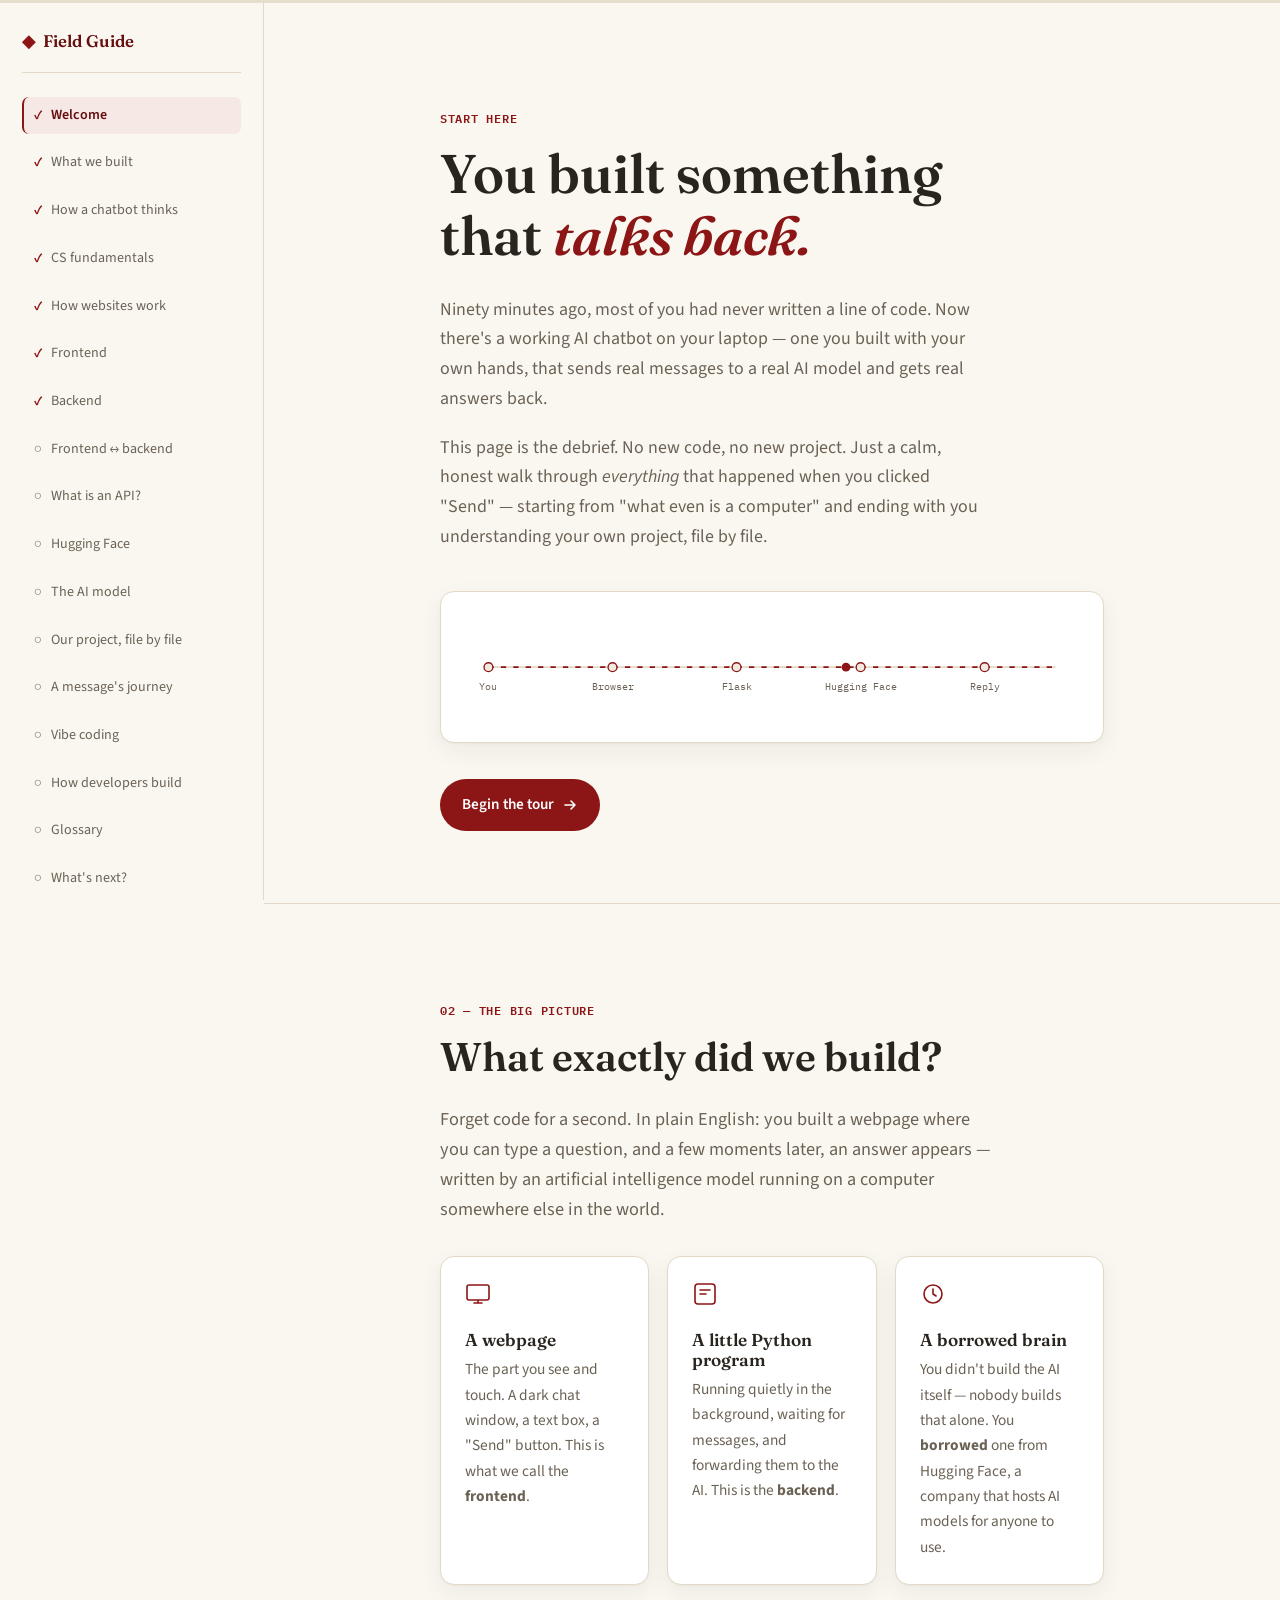
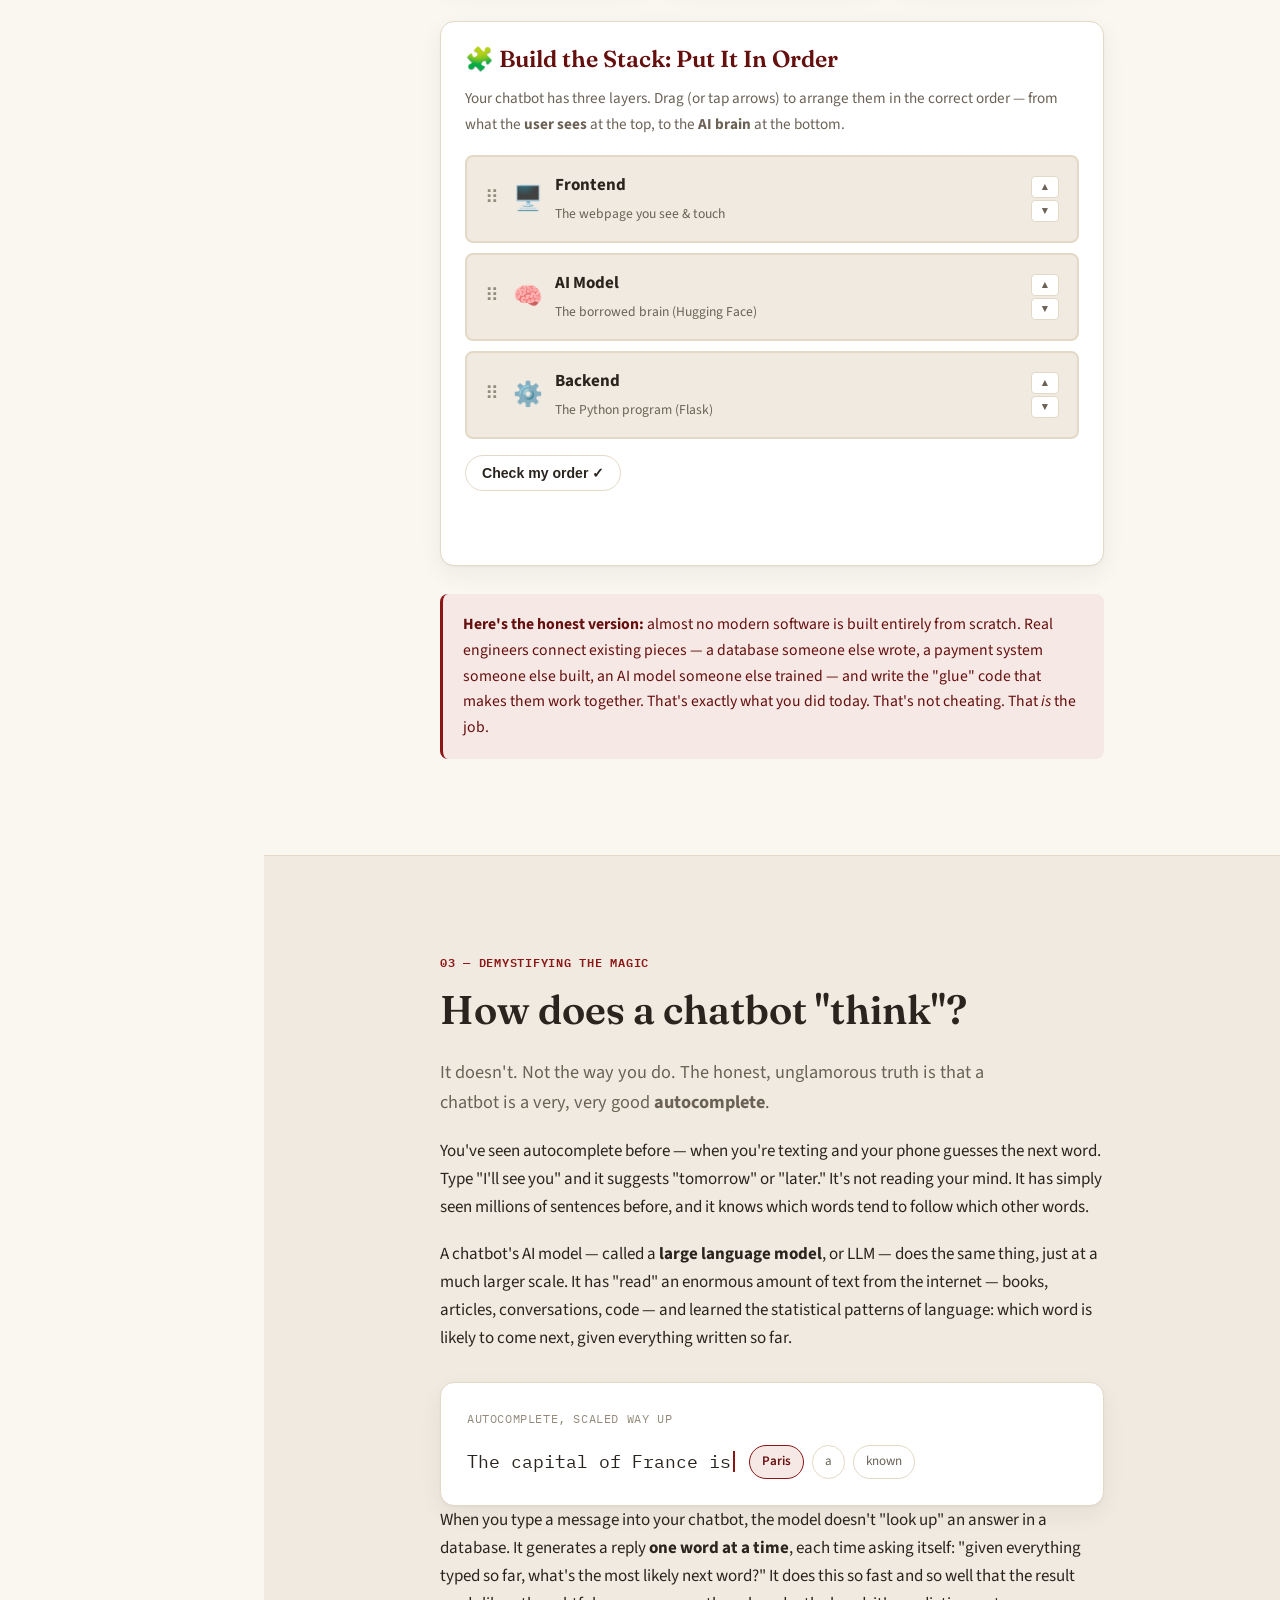
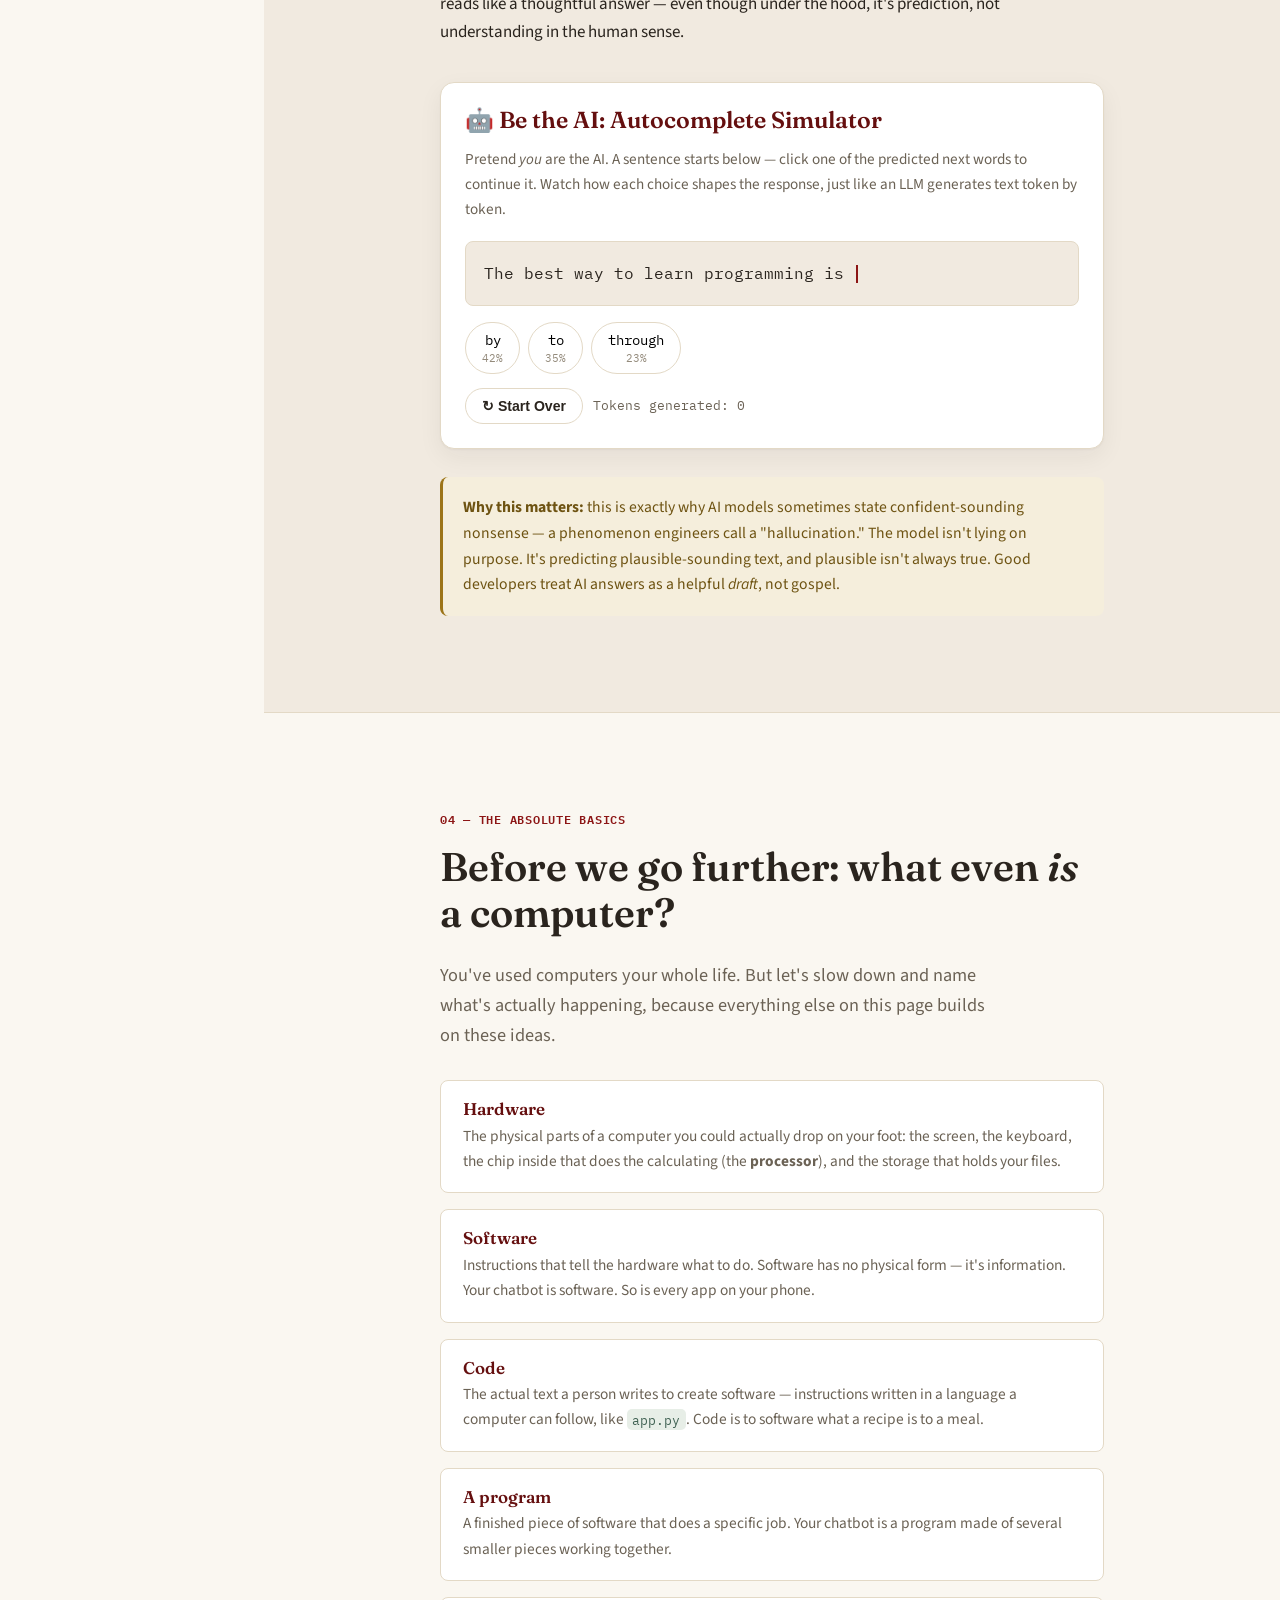
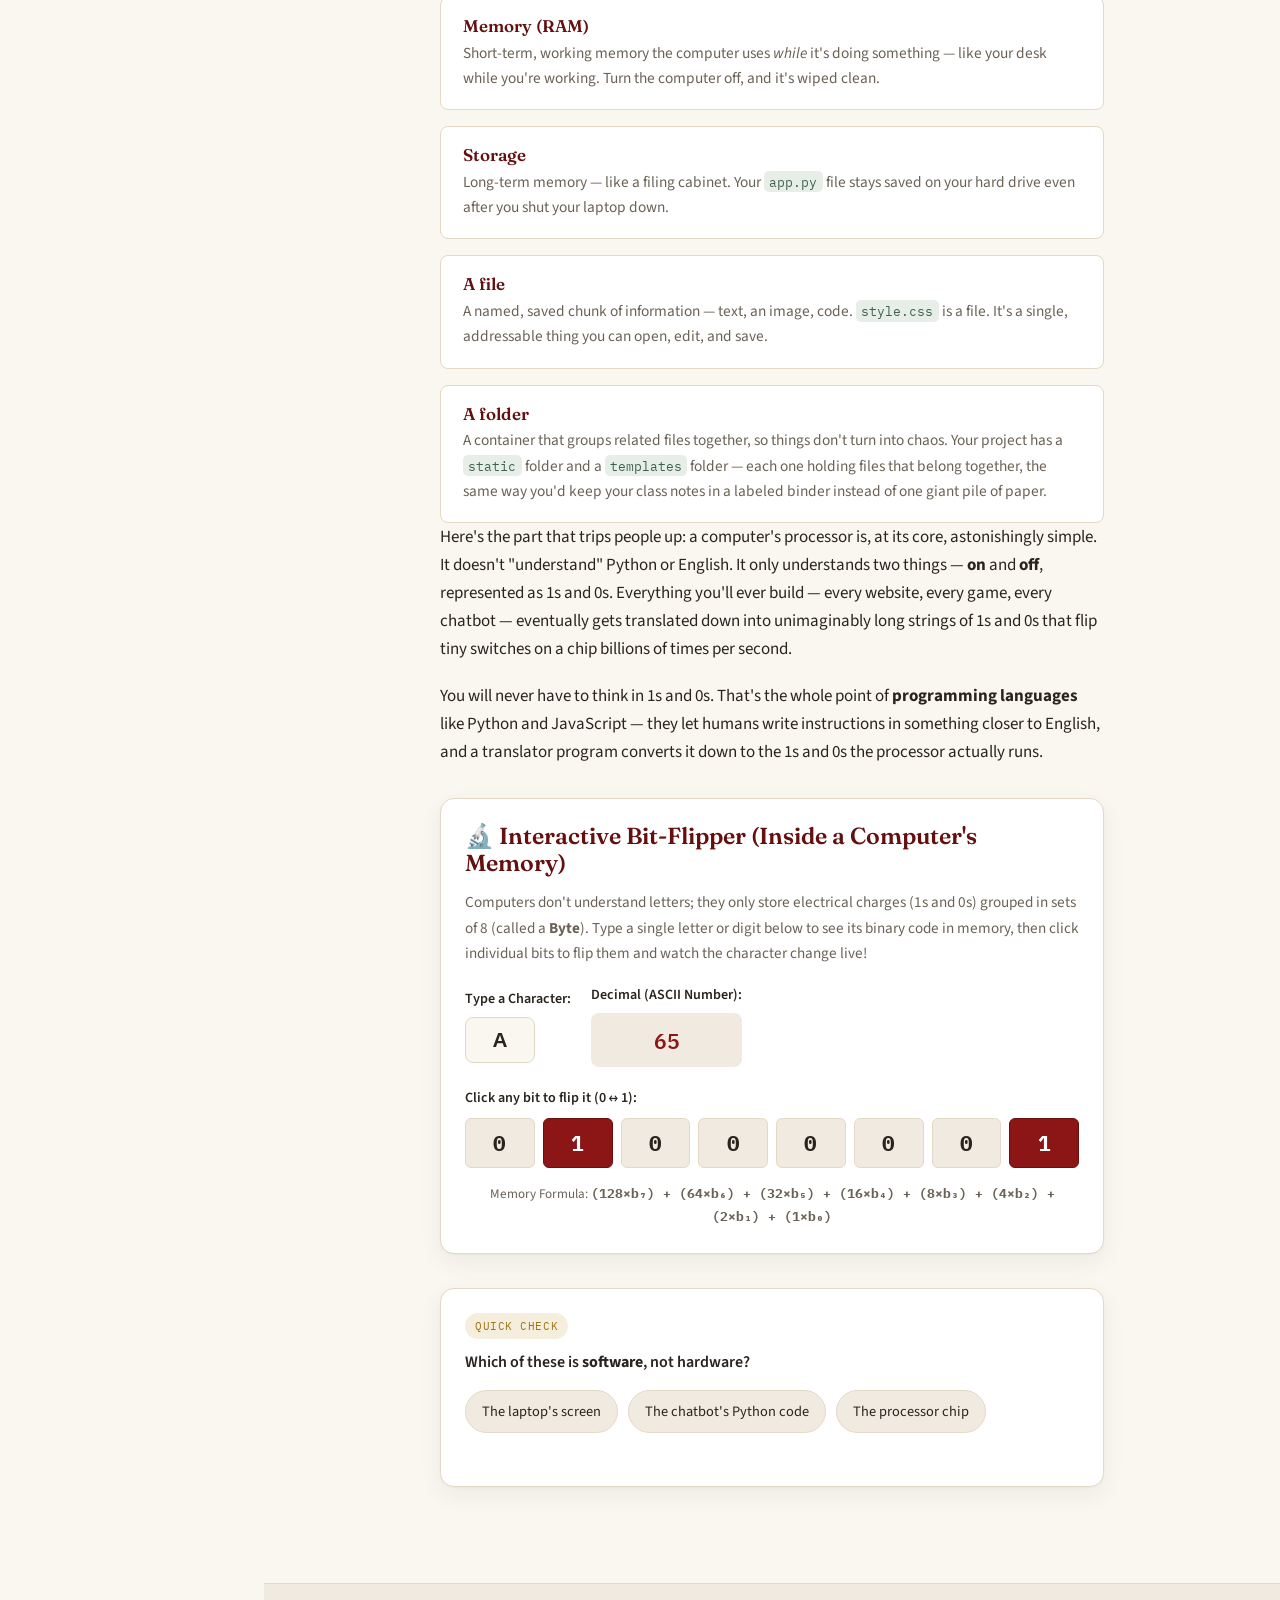
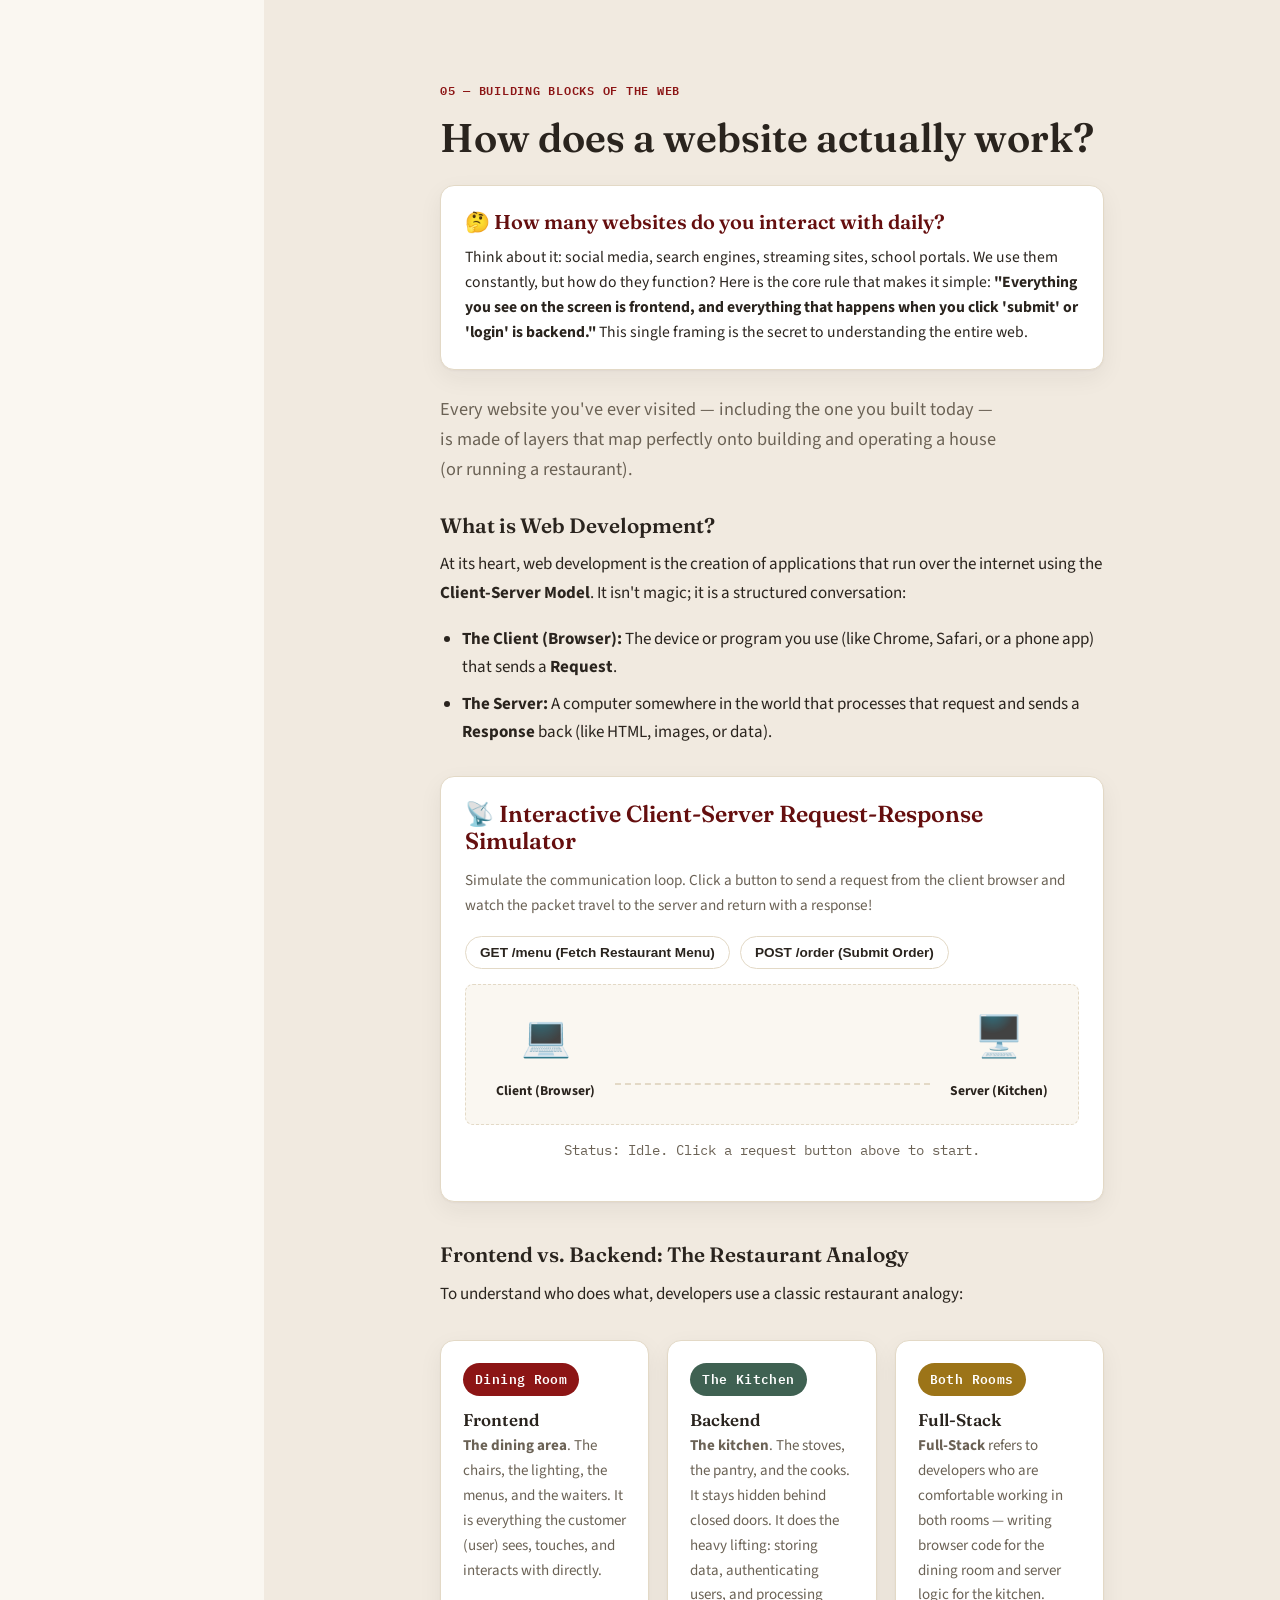
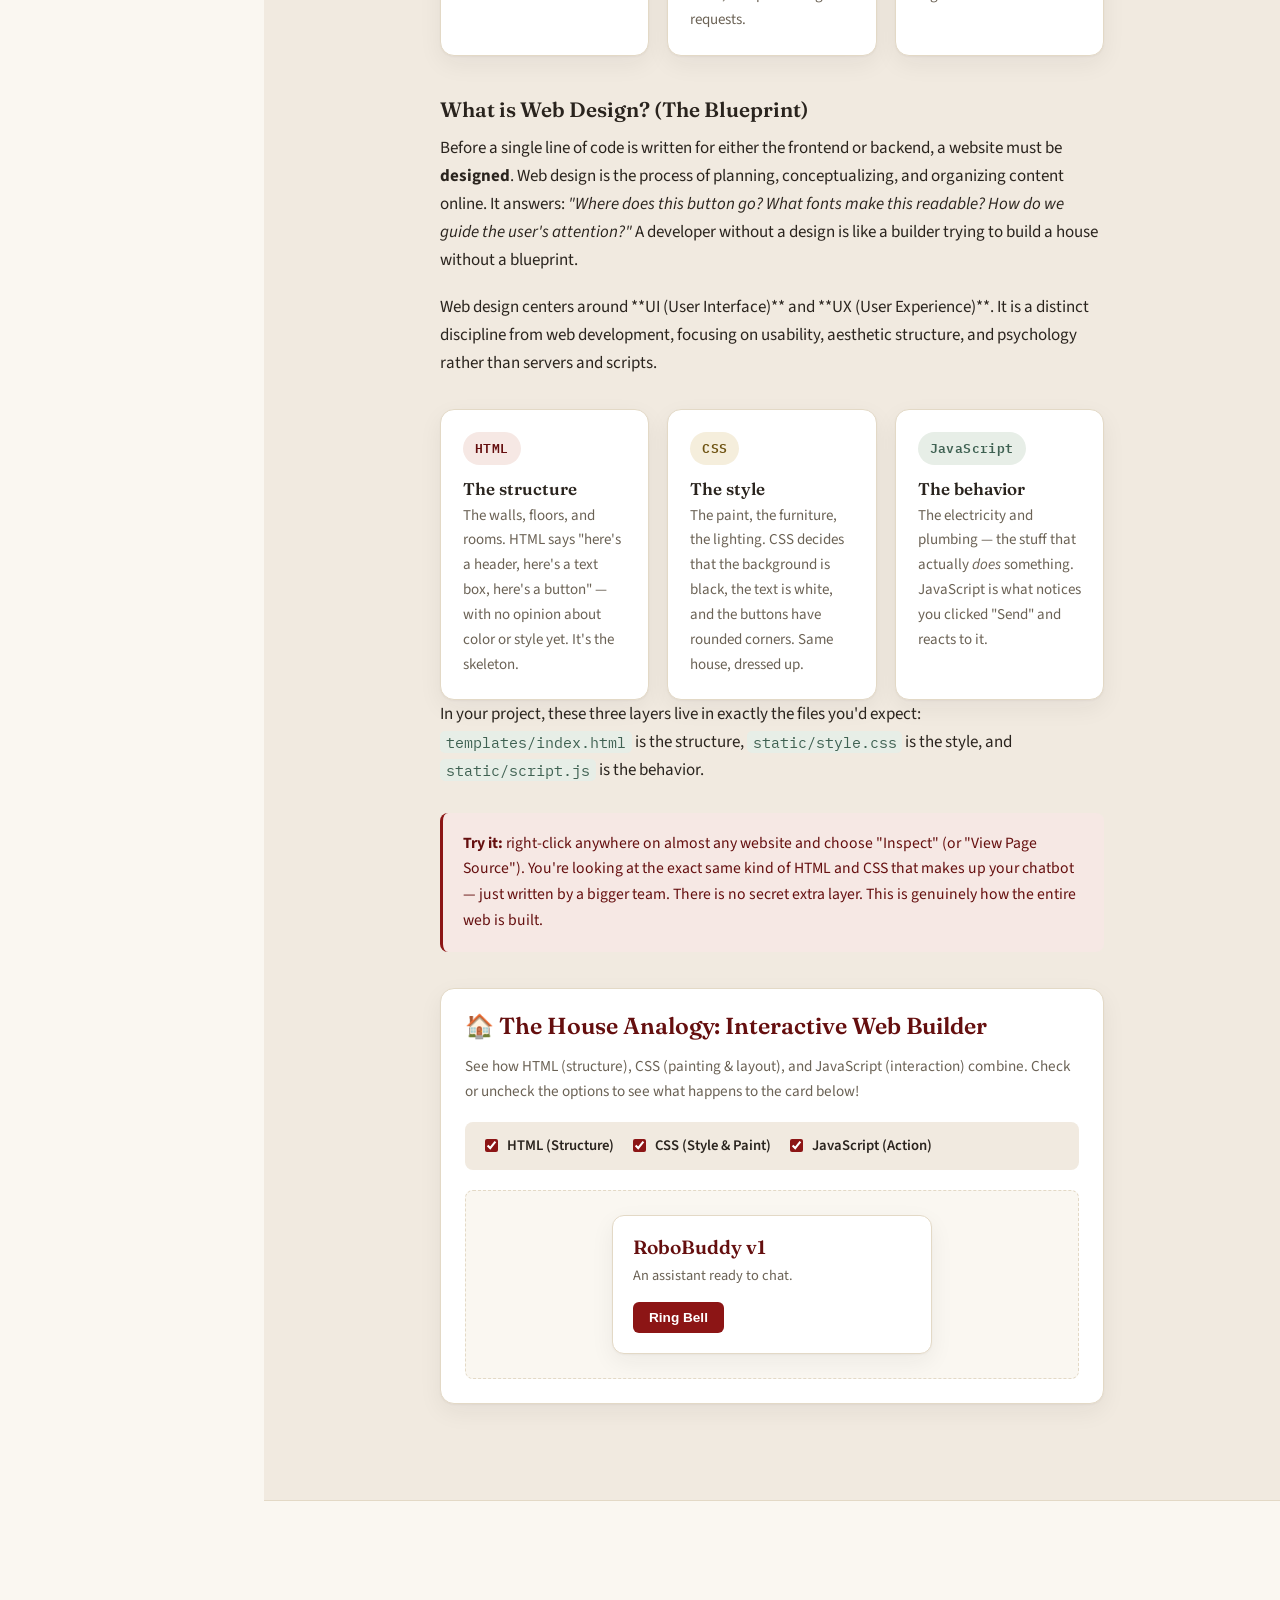
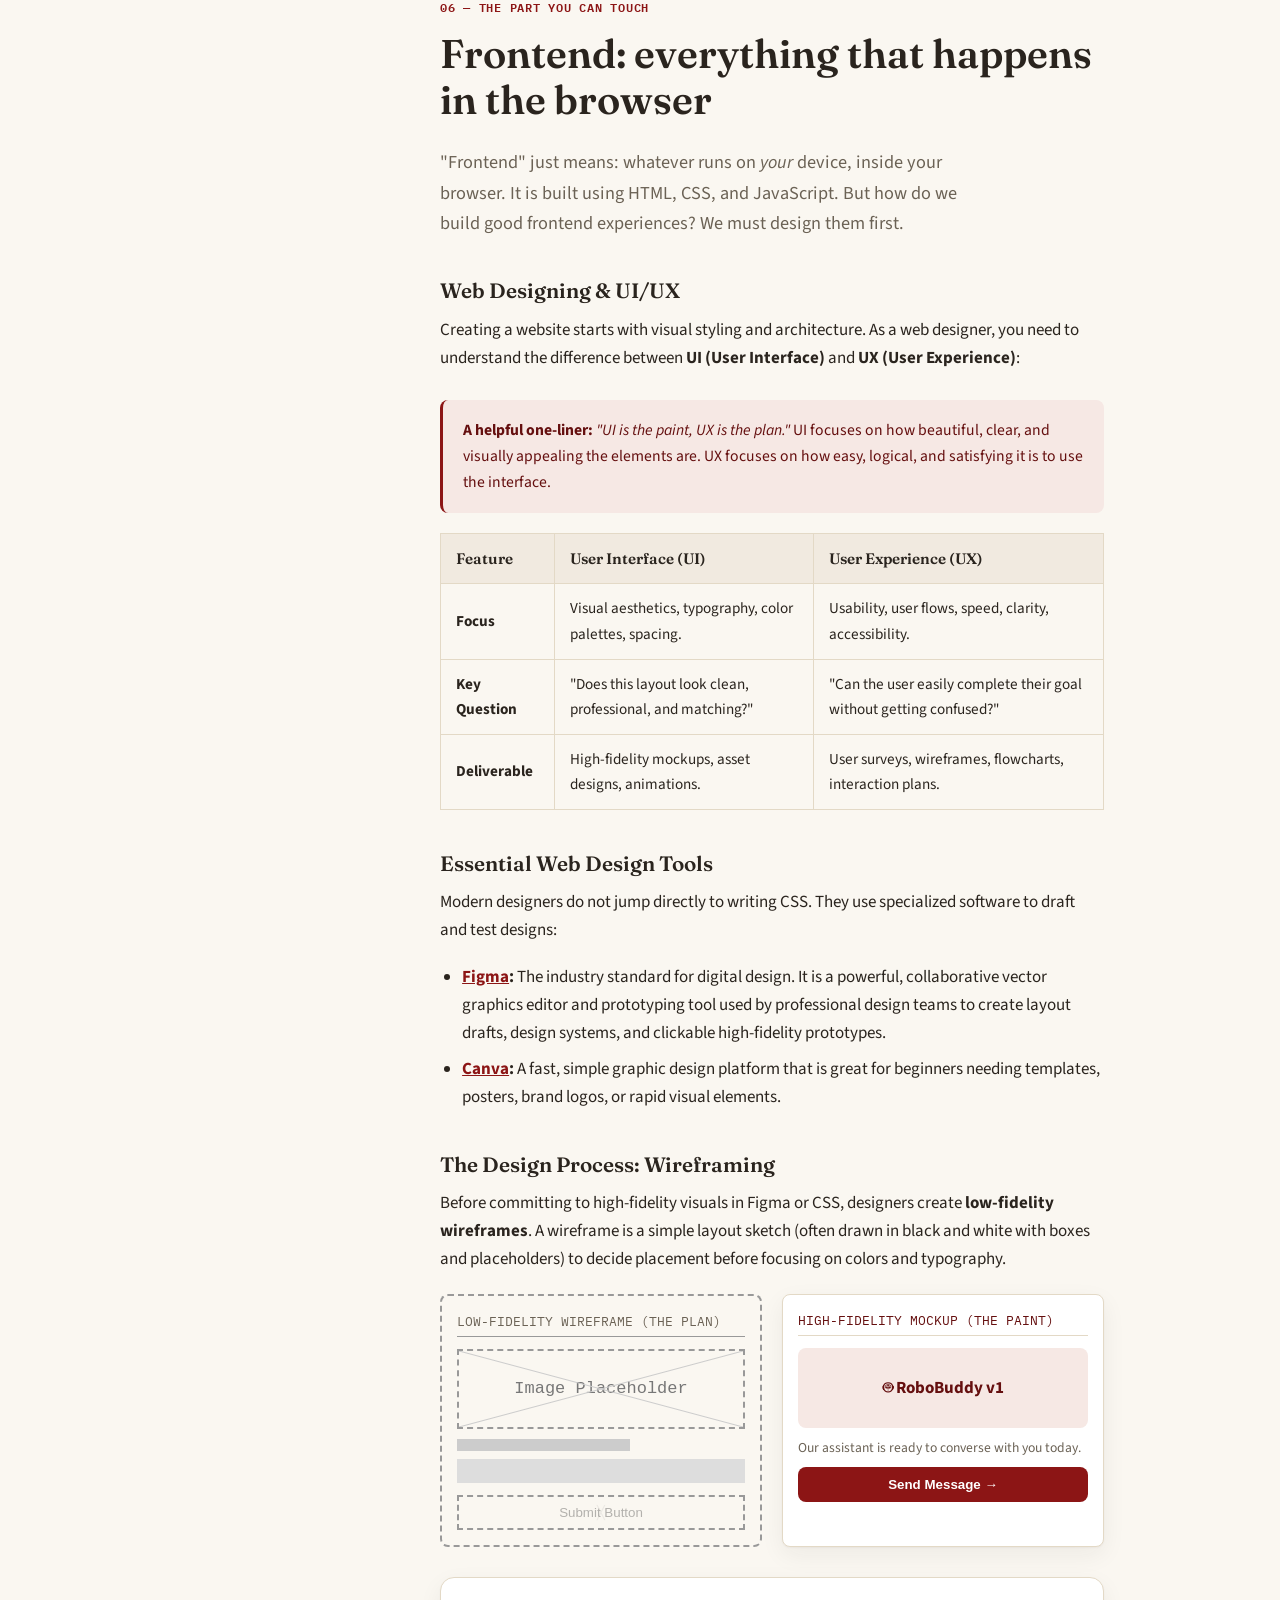
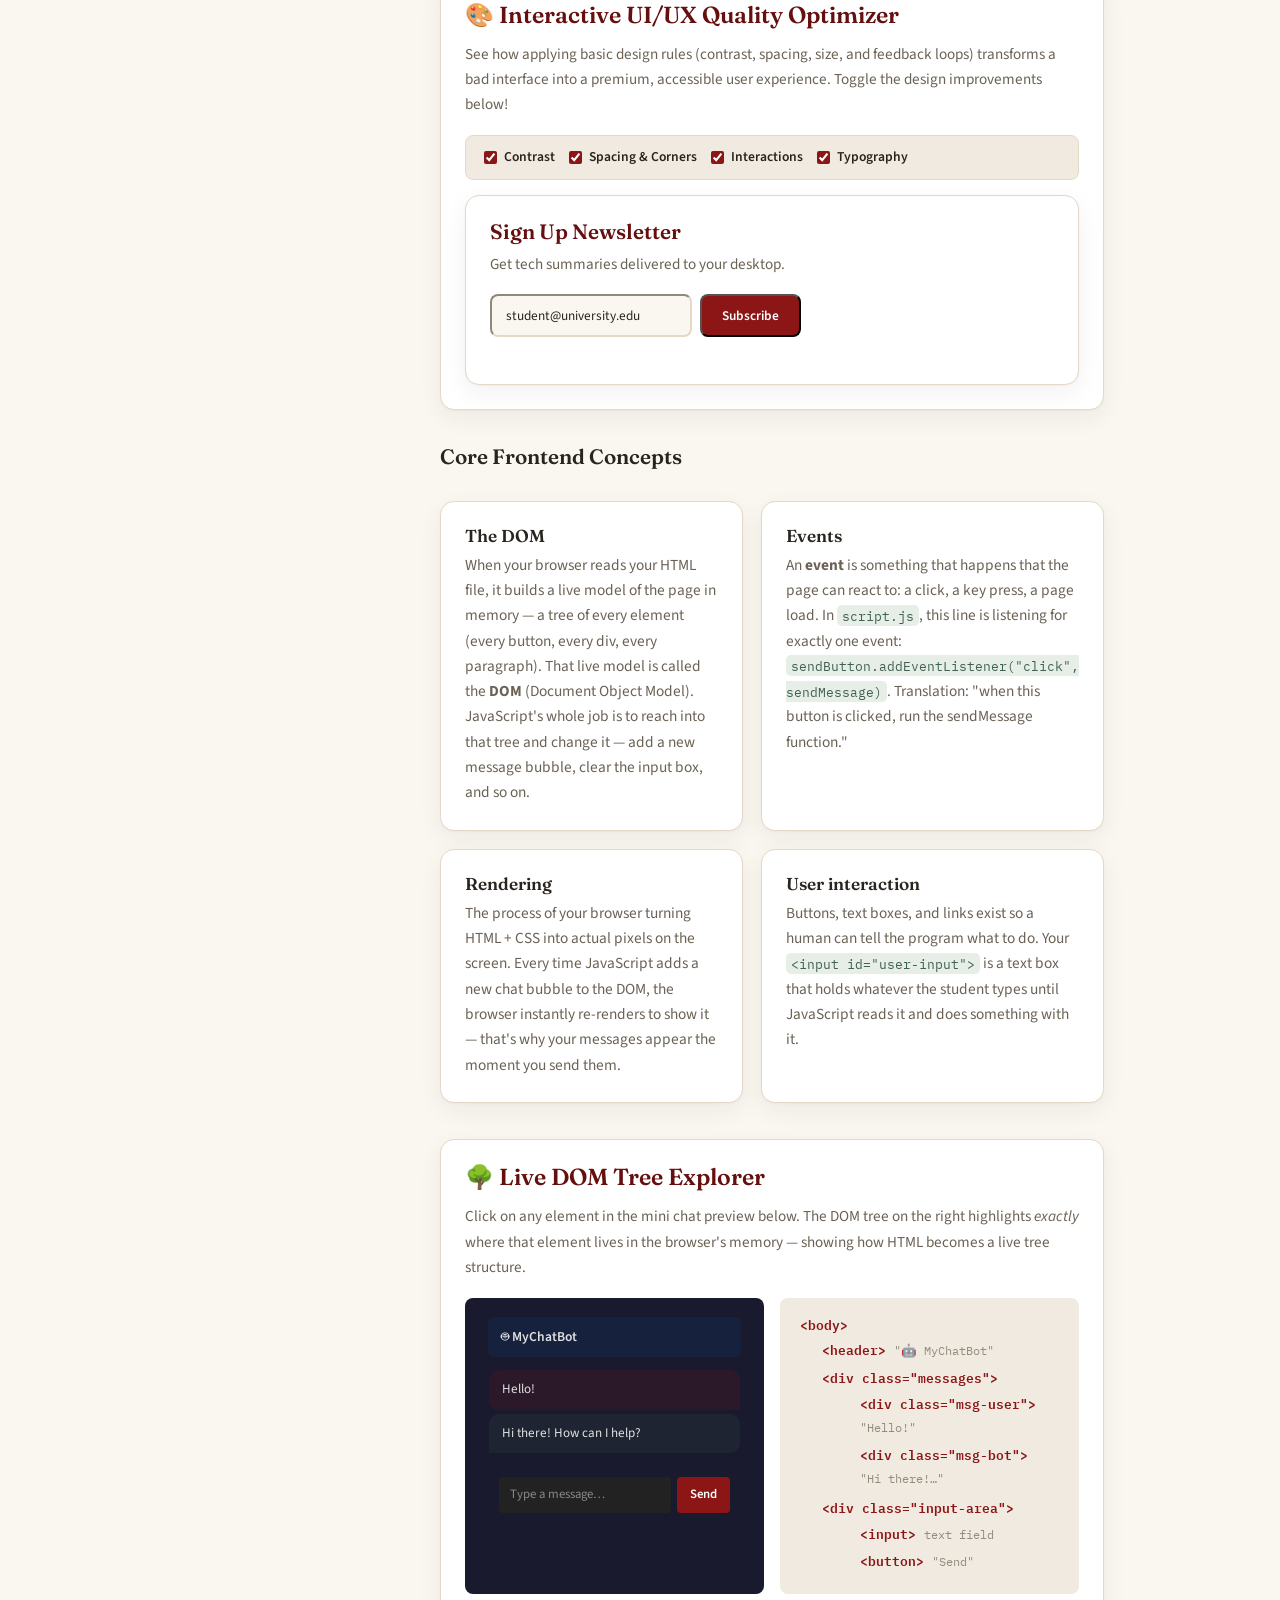
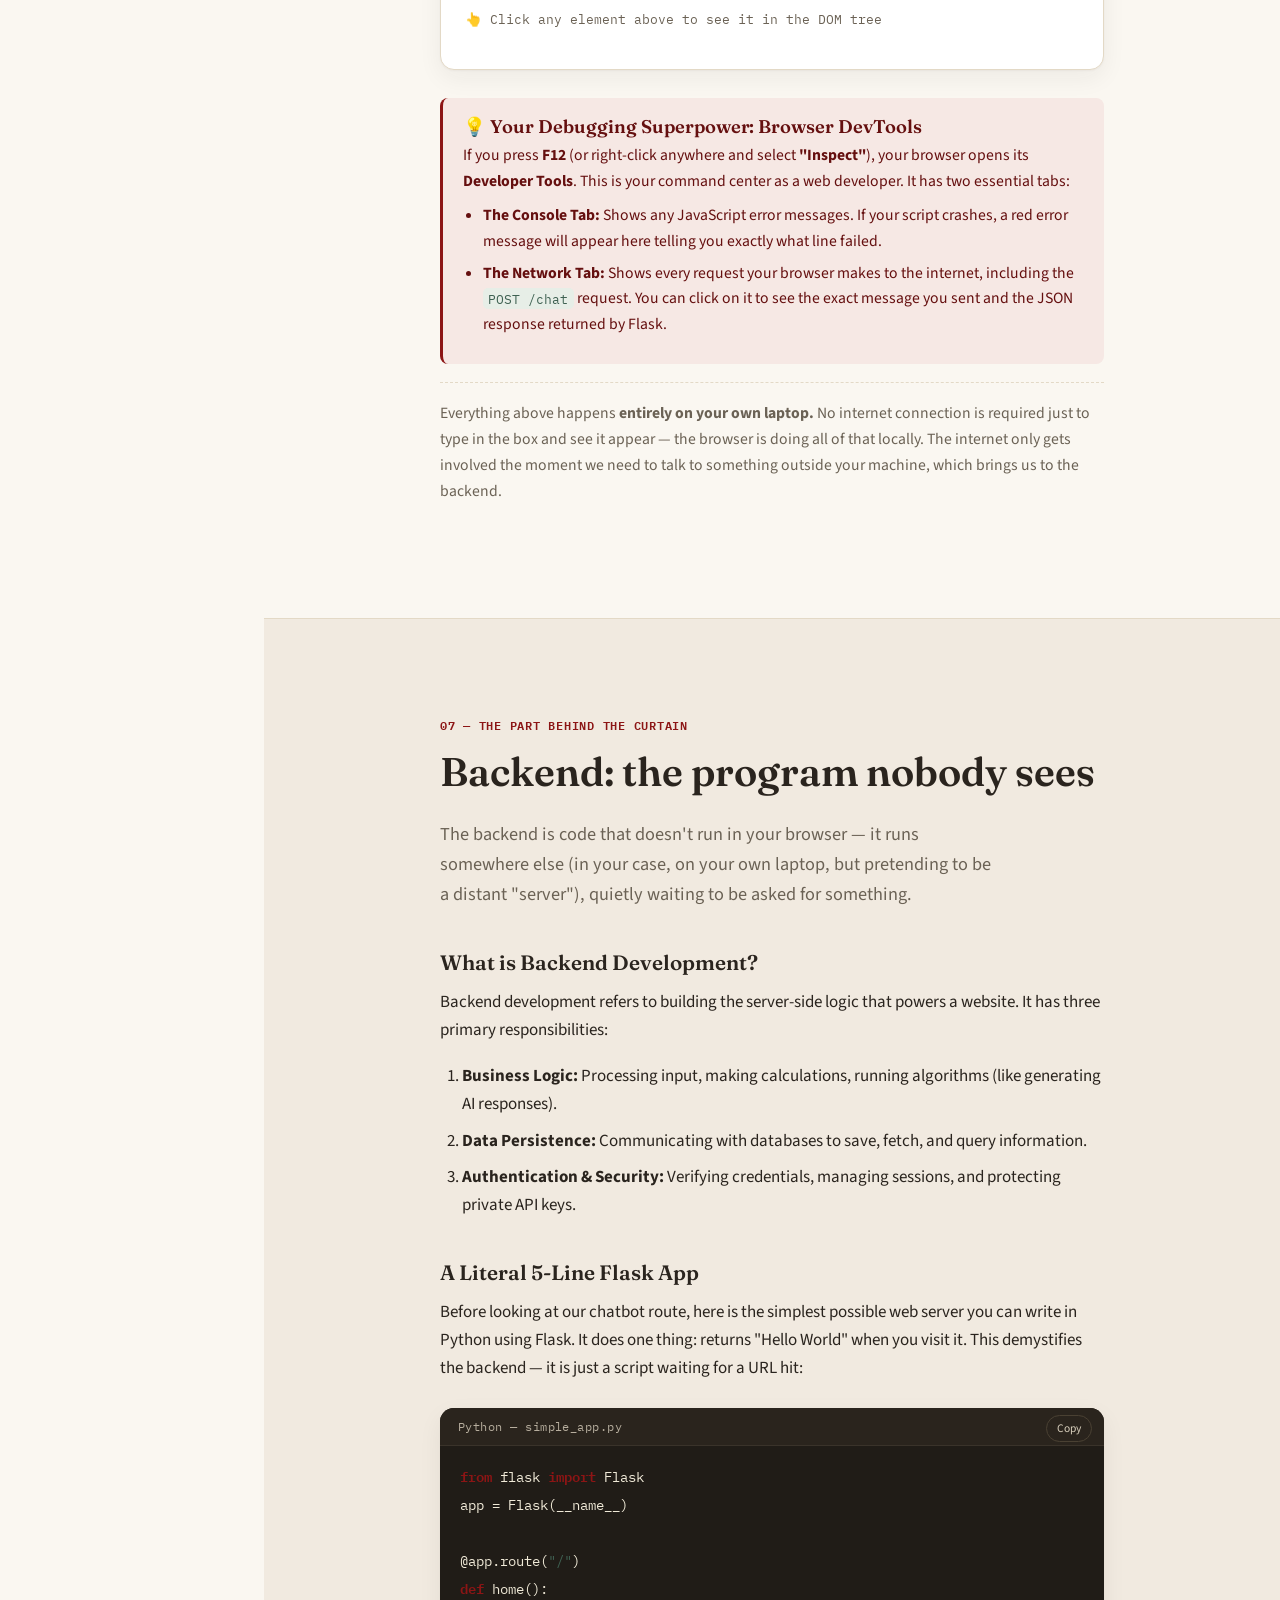
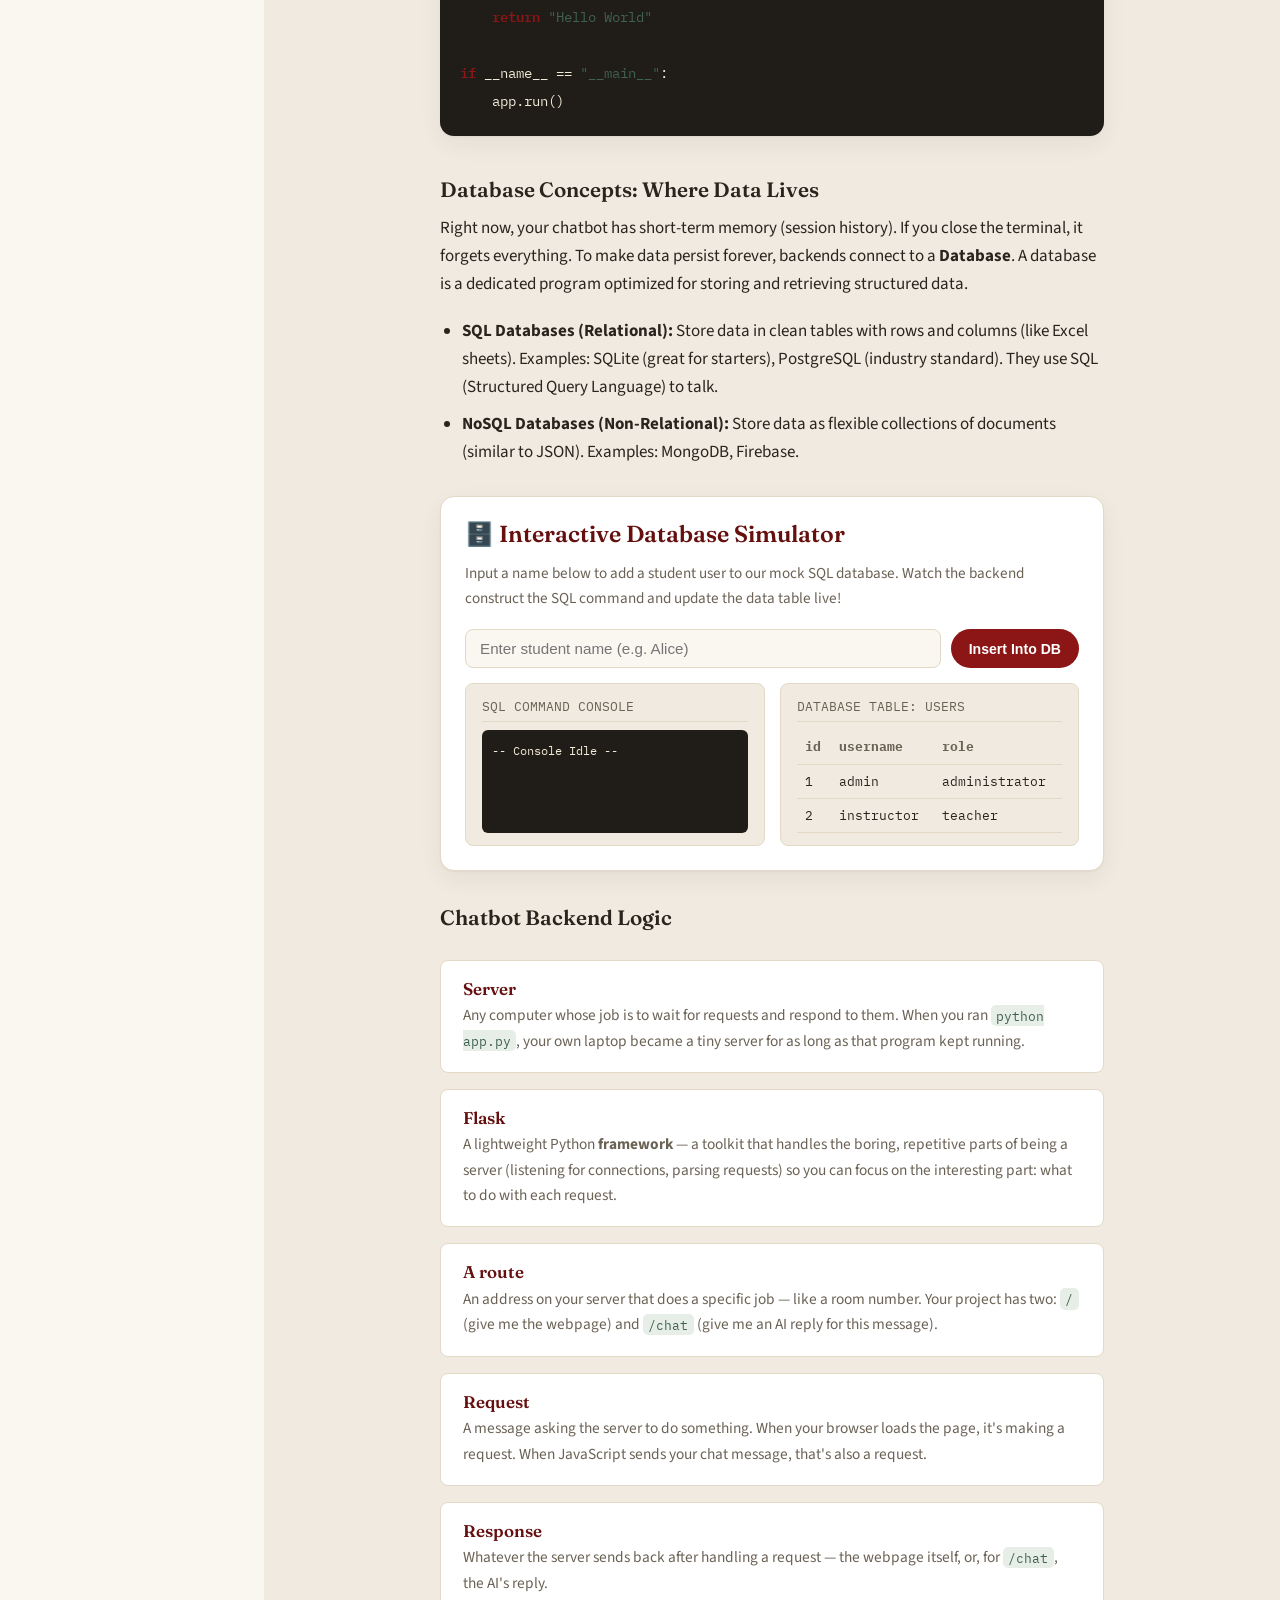
==== commit b289c1f9: "added dedicated ai for web development page" ====
--- a/teaching-site/index.html
+++ b/teaching-site/index.html
@@ -16,6 +16,7 @@
     href="https://fonts.googleapis.com/css2?family=Fraunces:opsz,wght@9..144,400;9..144,500;9..144,600;9..144,700&family=Source+Sans+3:wght@400;500;600;700&family=IBM+Plex+Mono:wght@400;500;600&display=swap"
     rel="stylesheet">
 
+  <link rel="icon" href="favicon.svg" type="image/svg+xml" />
   <link rel="stylesheet" href="style.css" />
 </head>
 
@@ -68,6 +69,13 @@
         <li><a href="#glossary" data-toc>Glossary</a></li>
         <li><a href="#whats-next" data-toc>What's next?</a></li>
       </ol>
+      <div style="margin-top:20px; padding-top:16px; border-top:1px solid var(--panel-line);">
+        <a href="ai-webdev.html" style="display:flex; align-items:center; gap:8px; padding:10px 12px; background:var(--cardinal); color:#fff; border-radius:var(--radius-sm); text-decoration:none; font-size:0.82rem; font-weight:700;" onmouseover="this.style.background='var(--cardinal-deep)'" onmouseout="this.style.background='var(--cardinal)'">
+          <span>⚡</span>
+          <span>AI for Web Dev →</span>
+        </a>
+        <p style="font-size:0.72rem; color:var(--ink-faint); margin:8px 0 0 0; line-height:1.4;">Build a live website using AI — a separate beginner session.</p>
+      </div>
     </div>
   </nav>
 
@@ -1292,77 +1300,92 @@
         </div>
 
         <!-- ============================================================
-           VIBECODING / AI DEV TOOLS
+           VIBECODING / AI DEV TOOLS — upgraded to 3-category layout
            ============================================================ -->
-        <h3 class="sub-heading" style="margin-top: 35px;">Vibecoding & AI Dev Tools</h3>
+        <h3 class="sub-heading" style="margin-top: 35px;">Vibecoding &amp; AI Dev Tools</h3>
         <p>
-          The rise of artificial intelligence has introduced a new style of building: <strong>Vibecoding</strong>. 
-          Vibecoding means describing what you want in plain English, and letting agentic AI assistants write and patch the code directly. 
-          While these tools make development exponentially faster, they <strong>do not replace</strong> understanding the basics. A beginner who does not know HTML, CSS, or JS will hit a wall when trying to debug, customize, or audit an AI's output.
+          The rise of AI has introduced a new style of building: <strong>Vibecoding</strong> — describing what you want in plain English and letting agentic AI assistants write the code.
+          While these tools make development exponentially faster, they <strong>do not replace</strong> understanding the basics. AI web-dev tools fall into three clear categories:
         </p>
 
         <div class="ai-tools-group">
-          <strong style="font-size: 0.95rem; color: var(--ink-soft); display: block; border-bottom: 1px solid var(--line); padding-bottom: 6px; margin-bottom: 12px;">Frontend-Focused Visual Generators</strong>
-          <p style="font-size: 0.88rem; color: var(--ink-soft); margin-bottom: 12px;">Generate component markup, pages, and interactive UI views visually from textual prompts:</p>
+          <strong style="font-size: 0.95rem; color: var(--ink-soft); display: block; border-bottom: 1px solid var(--line); padding-bottom: 6px; margin-bottom: 12px;">
+            <span style="display:inline-block; background:var(--cardinal); color:#fff; font-size:0.7rem; padding:2px 7px; border-radius:4px; font-family:var(--font-mono); margin-right:6px;">A</span>
+            Chat Assistants — think, plan, write code piece by piece
+          </strong>
           <div class="ai-tools-list">
+            <a href="https://claude.ai/" target="_blank" rel="noopener noreferrer" class="ai-tool-card">
+              <h4>Claude</h4>
+              <p>Best for reasoning, explaining code, planning architecture, and writing full files. Use to <em>plan</em>, explain errors, and write specific code.</p>
+            </a>
+            <a href="https://chatgpt.com/" target="_blank" rel="noopener noreferrer" class="ai-tool-card">
+              <h4>ChatGPT</h4>
+              <p>General-purpose coding help. Great for quick questions, boilerplate snippets, and explaining backend logic.</p>
+            </a>
+          </div>
+        </div>
+
+        <div class="ai-tools-group" style="margin-top: 24px;">
+          <strong style="font-size: 0.95rem; color: var(--ink-soft); display: block; border-bottom: 1px solid var(--line); padding-bottom: 6px; margin-bottom: 12px;">
+            <span style="display:inline-block; background:var(--sage); color:#fff; font-size:0.7rem; padding:2px 7px; border-radius:4px; font-family:var(--font-mono); margin-right:6px;">B</span>
+            Coding Agents / IDEs — you see the code, AI writes &amp; edits it
+          </strong>
+          <div class="ai-tools-list">
+            <a href="https://claude.com/claude-code" target="_blank" rel="noopener noreferrer" class="ai-tool-card">
+              <h4>Claude Code <span style="font-size: 0.72rem; background: var(--panel); padding: 2px 6px; border-radius: 4px; font-family: var(--font-mono); text-transform: none;">Terminal</span></h4>
+              <p>Agentic coding assistant in your terminal or VS Code. Builds and ships full projects autonomously.</p>
+            </a>
+            <a href="https://www.cursor.com/" target="_blank" rel="noopener noreferrer" class="ai-tool-card">
+              <h4>Cursor</h4>
+              <p>AI-first code editor built on VS Code. Chat with your codebase and autocomplete entire functions.</p>
+            </a>
+            <a href="https://codeium.com/windsurf" target="_blank" rel="noopener noreferrer" class="ai-tool-card">
+              <h4>Windsurf</h4>
+              <p>Agentic IDE that understands your whole project and terminal — great for complex multi-file changes.</p>
+            </a>
+            <a href="https://github.com/features/copilot" target="_blank" rel="noopener noreferrer" class="ai-tool-card">
+              <h4>GitHub Copilot</h4>
+              <p>Autocomplete-style suggestions inside VS Code — the "spellcheck" of coding.</p>
+            </a>
+          </div>
+        </div>
+
+        <div class="ai-tools-group" style="margin-top: 24px;">
+          <strong style="font-size: 0.95rem; color: var(--ink-soft); display: block; border-bottom: 1px solid var(--line); padding-bottom: 6px; margin-bottom: 12px;">
+            <span style="display:inline-block; background:var(--gold); color:#fff; font-size:0.7rem; padding:2px 7px; border-radius:4px; font-family:var(--font-mono); margin-right:6px;">C</span>
+            Prompt-to-App Builders — no code visible, best for absolute beginners
+          </strong>
+          <div class="ai-tools-list">
+            <a href="https://lovable.dev/" target="_blank" rel="noopener noreferrer" class="ai-tool-card" style="border-color:var(--gold); background:var(--gold-tint);">
+              <h4>Lovable ⭐</h4>
+              <p>Describe your app → get a working full-stack app with a database. Fastest path from idea to deployed site.</p>
+            </a>
+            <a href="https://bolt.new/" target="_blank" rel="noopener noreferrer" class="ai-tool-card" style="border-color:var(--gold); background:var(--gold-tint);">
+              <h4>Bolt.new ⭐</h4>
+              <p>Prompt-to-code in the browser. Generates real exportable code — great for live session demos.</p>
+            </a>
             <a href="https://v0.dev/" target="_blank" rel="noopener noreferrer" class="ai-tool-card">
               <h4>v0 by Vercel</h4>
-              <p>Generates structured React components and CSS styling on demand, utilizing TailwindCSS.</p>
-            </a>
-            <a href="https://lovable.dev/" target="_blank" rel="noopener noreferrer" class="ai-tool-card">
-              <h4>Lovable</h4>
-              <p>A full-featured visual editor that writes code and lets you construct frontend modules interactively.</p>
-            </a>
-            <a href="https://bolt.new/" target="_blank" rel="noopener noreferrer" class="ai-tool-card">
-              <h4>bolt.new</h4>
-              <p>Creates, runs, builds, and deploys full stack web applications directly inside a sandboxed web browser.</p>
-            </a>
-          </div>
-        </div>
-
-        <div class="ai-tools-group" style="margin-top: 30px;">
-          <strong style="font-size: 0.95rem; color: var(--ink-soft); display: block; border-bottom: 1px solid var(--line); padding-bottom: 6px; margin-bottom: 12px;">Full-Stack & Agentic Coding Assistants</strong>
-          <p style="font-size: 0.88rem; color: var(--ink-soft); margin-bottom: 12px;">Autonomous software agents that read, write, build, and refactor code directly across files:</p>
-          <div class="ai-tools-list">
-            <div class="ai-tool-card" style="cursor: default;">
-              <h4 style="color: var(--ink); border: none;">Claude Code <span style="font-size: 0.72rem; background: var(--panel); padding: 2px 6px; border-radius: 4px; font-family: var(--font-mono); text-transform: none;">Terminal</span></h4>
-              <p>Anthropic's command-line tool that acts as an autonomous agent in your local git repository to edit code, execute tests, and find bugs.</p>
-            </div>
-            <a href="https://www.cursor.com/" target="_blank" rel="noopener noreferrer" class="ai-tool-card">
-              <h4>Cursor</h4>
-              <p>An AI-first code editor (forked from VS Code) designed for deep integration with LLMs to edit blocks, chat with repositories, and autocomplete syntax.</p>
+              <p>Turns prompts into clean React/Next.js UI components with Tailwind CSS.</p>
             </a>
             <a href="https://replit.com/" target="_blank" rel="noopener noreferrer" class="ai-tool-card">
               <h4>Replit Agent</h4>
-              <p>An autonomous agent that helps design, package, and deploy complete applications from scratch right in the cloud.</p>
+              <p>Build and deploy apps with an AI agent — all in the browser, no local setup required.</p>
             </a>
-            <a href="https://codeium.com/windsurf" target="_blank" rel="noopener noreferrer" class="ai-tool-card">
-              <h4>Windsurf</h4>
-              <p>An IDE focused on collaborative flow, blending agentic automation with an interactive sidebar command structure.</p>
-            </a>
-          </div>
-        </div>
-
-        <div class="ai-tools-group" style="margin-top: 30px;">
-          <strong style="font-size: 0.95rem; color: var(--ink-soft); display: block; border-bottom: 1px solid var(--line); padding-bottom: 6px; margin-bottom: 12px;">General Logic & Copilots</strong>
-          <p style="font-size: 0.88rem; color: var(--ink-soft); margin-bottom: 12px;">Assistants to help write individual lines, explain algorithms, and write tests:</p>
-          <div class="ai-tools-list">
-            <a href="https://github.com/features/copilot" target="_blank" rel="noopener noreferrer" class="ai-tool-card">
-              <h4>GitHub Copilot</h4>
-              <p>Standard inline code autocomplete and sidebar logic explainer used in VS Code.</p>
-            </a>
-            <a href="https://chatgpt.com/" target="_blank" rel="noopener noreferrer" class="ai-tool-card">
-              <h4>ChatGPT</h4>
-              <p>OpenAI's foundational model, useful for quick boilerplate snippets and explaining backend logic.</p>
-            </a>
-            <a href="https://claude.ai/" target="_blank" rel="noopener noreferrer" class="ai-tool-card">
-              <h4>Claude</h4>
-              <p>Anthropic's LLM, renowned for code generation and explaining complex concepts.</p>
-            </a>
-          </div>
+          </div>
+        </div>
+
+        <!-- Link to dedicated AI for Web Dev page -->
+        <div style="margin-top: 28px; padding: 20px 24px; background: linear-gradient(135deg, var(--cardinal-tint), var(--gold-tint)); border: 1.5px solid var(--cardinal); border-radius: var(--radius); display: flex; align-items: center; justify-content: space-between; flex-wrap: wrap; gap: 12px;">
+          <div>
+            <strong style="display:block; font-size:1rem; color:var(--cardinal-deep); font-family:var(--font-display);">⚡ Want the full AI for Web Dev session?</strong>
+            <span style="font-size:0.88rem; color:var(--ink-soft);">A dedicated page covers all 9 modules: CLEAR prompting, debugging, deployment checklist, and more.</span>
+          </div>
+          <a href="ai-webdev.html" style="display:inline-flex; align-items:center; gap:8px; padding:11px 20px; background:var(--cardinal); color:#fff; border-radius:var(--radius-sm); text-decoration:none; font-weight:700; font-size:0.9rem; white-space:nowrap; flex-shrink:0;">Open Part 2 →</a>
         </div>
       </div>
     </section>
+
 
     <!-- ============================================================
        09 — WHAT IS AN API
@@ -2355,6 +2378,21 @@
           </div>
         </div>
 
+        <!-- Part 2 CTA -->
+        <div style="margin: 36px 0; padding: 28px 32px; background: linear-gradient(135deg, #1a0f0f 0%, #2a1010 50%, #1a1508 100%); border-radius: var(--radius); border: 1px solid var(--cardinal); position: relative; overflow: hidden;">
+          <div style="position:absolute; top:-30px; right:-30px; width:120px; height:120px; background:var(--cardinal); opacity:0.08; border-radius:50%;"></div>
+          <p style="margin:0 0 6px; font-family:var(--font-mono); font-size:0.78rem; color:var(--cardinal); letter-spacing:0.08em; text-transform:uppercase;">Part Two</p>
+          <h3 style="margin:0 0 10px; font-family:var(--font-display); color:#FAF7F1; font-size:clamp(1.3rem, 1rem + 1vw, 1.7rem);">AI for Web Development — From Zero to a Live Website</h3>
+          <p style="margin:0 0 20px; color:#a09282; font-size:0.95rem; line-height:1.6; max-width:520px;">A dedicated beginner session covering: the 3 AI tool categories, the <strong style="color:#e8dfc8;">CLEAR prompting framework</strong>, debugging loops, UI/UX principles, and a step-by-step deployment checklist to ship your first live site.</p>
+          <div style="display:flex; gap:12px; flex-wrap:wrap;">
+            <a href="ai-webdev.html" style="display:inline-flex; align-items:center; gap:8px; padding:12px 22px; background:var(--cardinal); color:#fff; border-radius:var(--radius-sm); text-decoration:none; font-weight:700; font-size:0.92rem;">
+              Start Part 2
+              <svg width="14" height="14" viewBox="0 0 16 16" fill="none"><path d="M3 8H13M13 8L9 4M13 8L9 12" stroke="currentColor" stroke-width="1.8" stroke-linecap="round" stroke-linejoin="round"/></svg>
+            </a>
+            <a href="ai-webdev.html#resources" style="display:inline-flex; align-items:center; gap:8px; padding:12px 22px; background:transparent; color:#a09282; border:1px solid #3a2a2a; border-radius:var(--radius-sm); text-decoration:none; font-weight:600; font-size:0.88rem;">Browse all AI tools →</a>
+          </div>
+        </div>
+
         <div class="closing-panel">
           <h3>One more thing</h3>
           <p>
